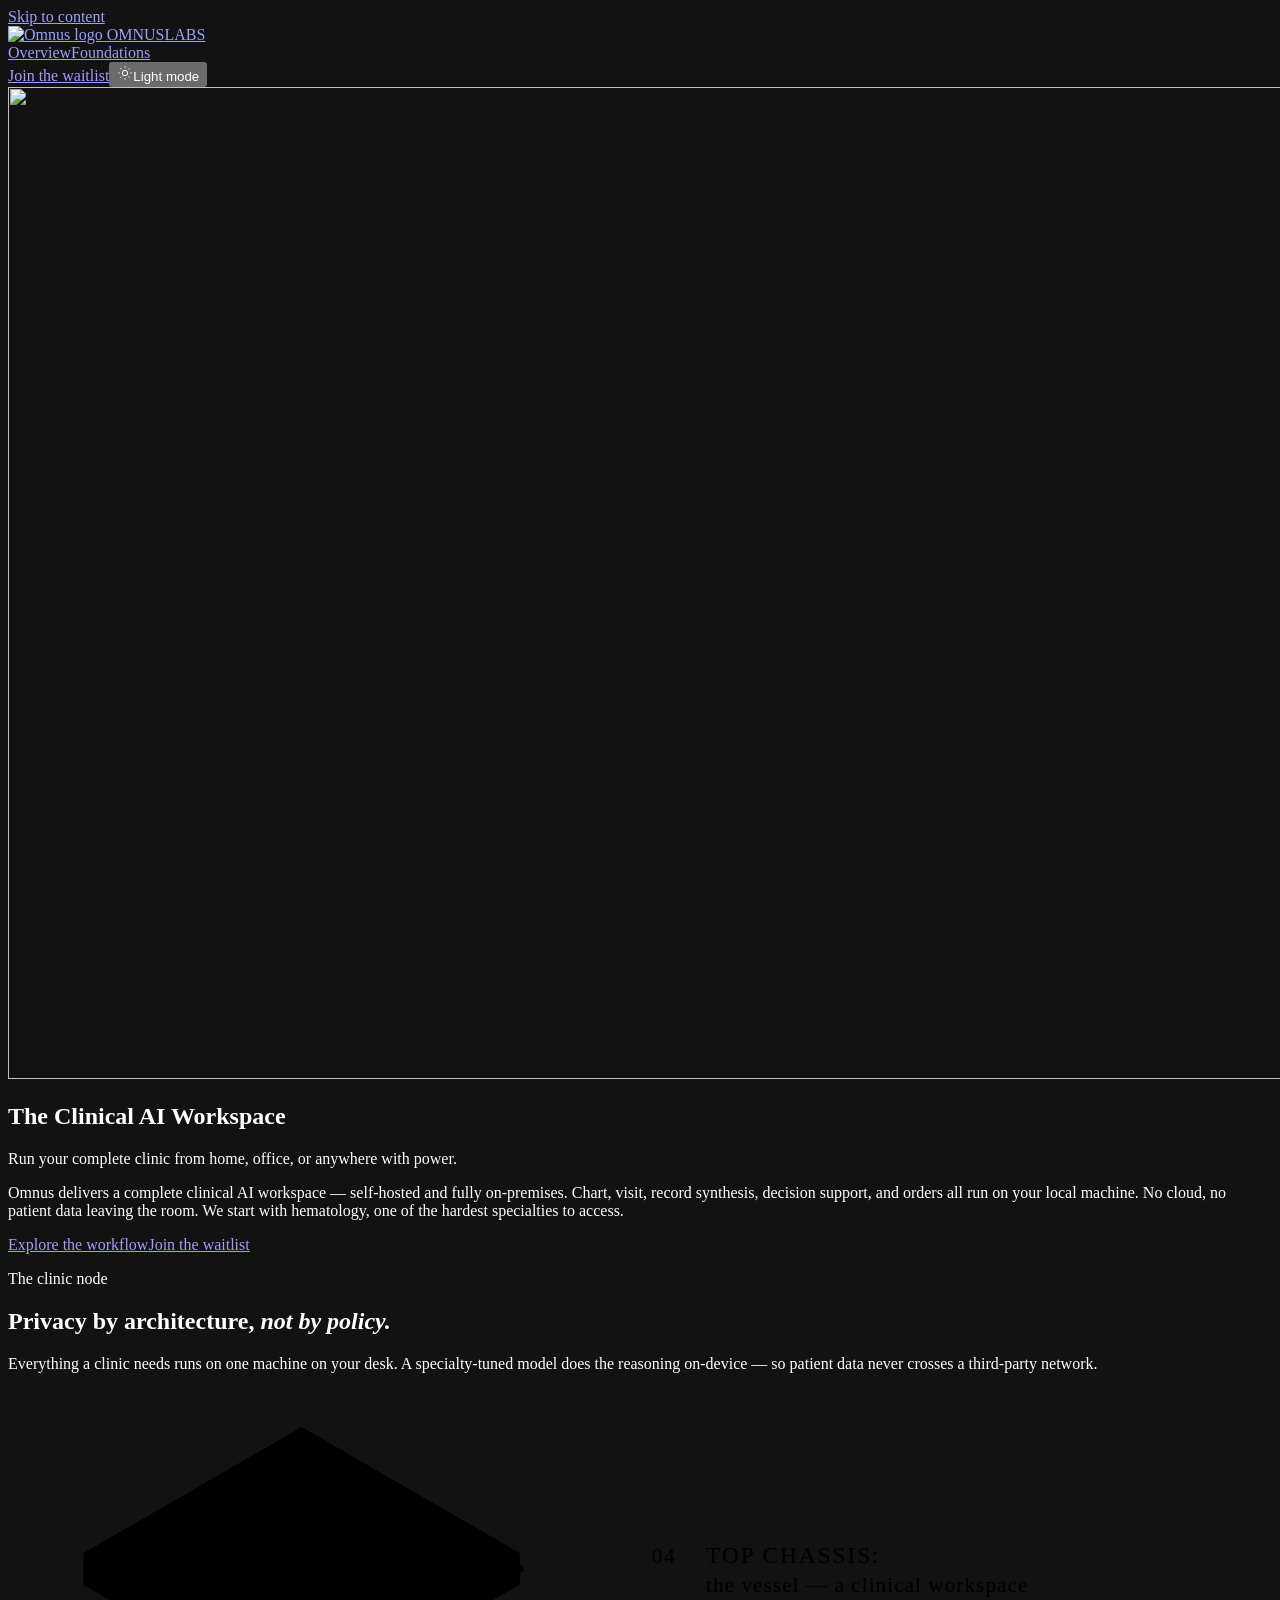
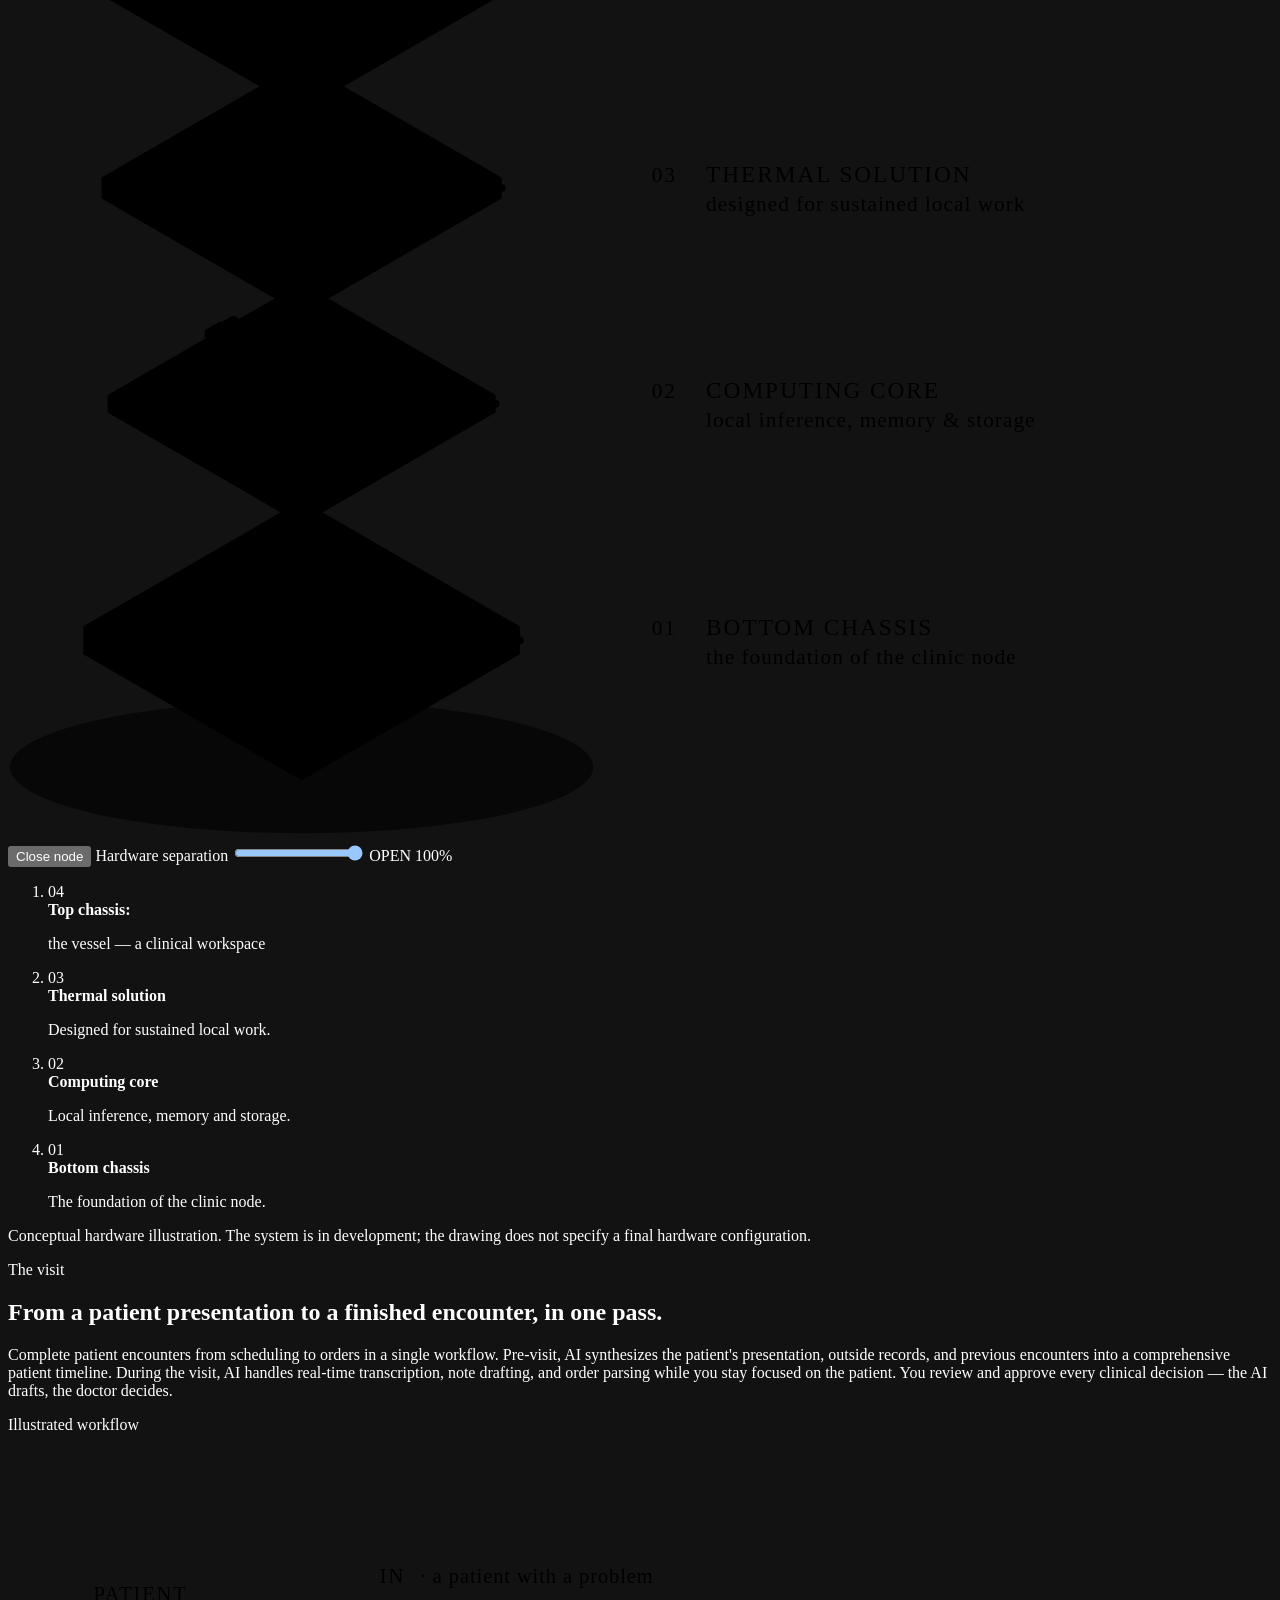
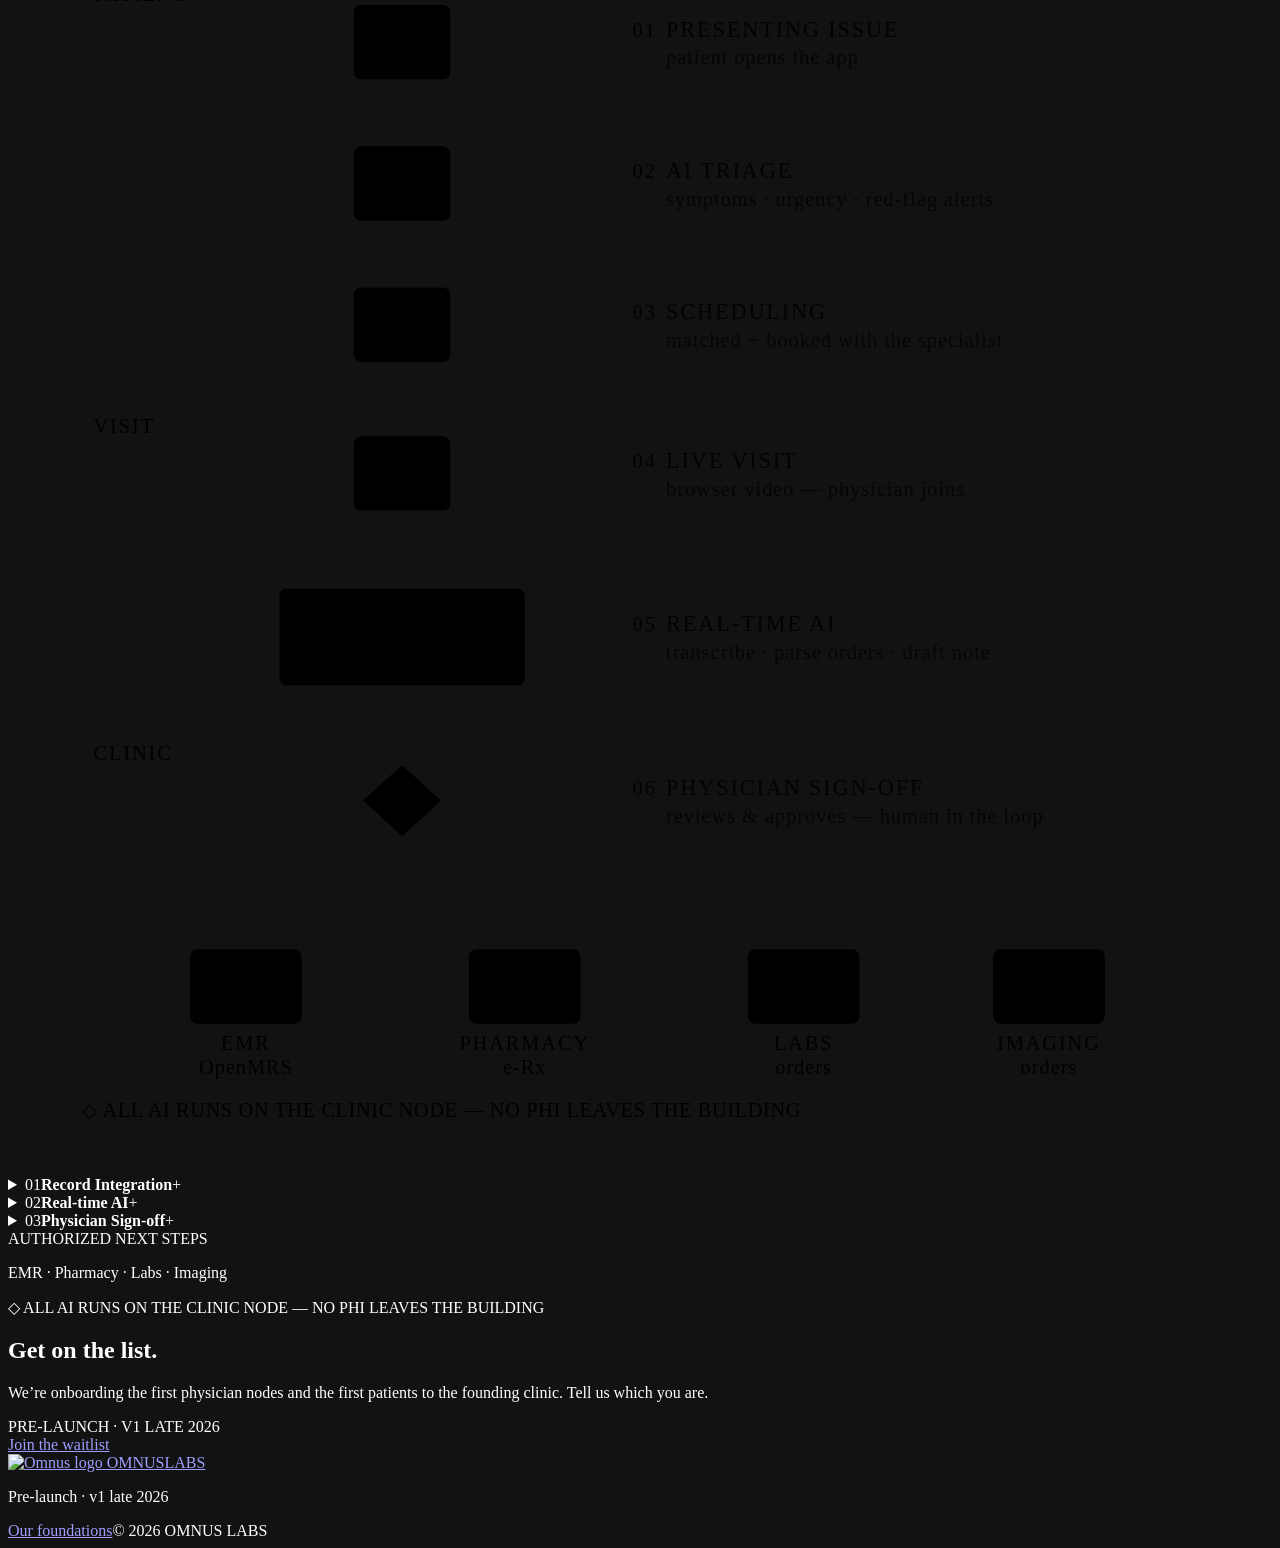
==== index.html @ a1f606f9 "fix: collapse visit disclosures by default" ====
<!DOCTYPE html><html lang="en" data-theme="dark"><head><meta charset="UTF-8"><meta name="viewport" content="width=device-width, initial-scale=1"><meta name="description" content="Omnus delivers a complete clinical AI workspace — self-hosted and fully on-premises. Chart, visit, record synthesis, decision support, and orders all run on your local machine. No cloud, no patient data leaving the room. We start with hematology, one of the hardest specialties to access."><meta name="theme-color" content="#101010"><script>
  // Synchronous, before the body: never infer a theme from the OS preference.
  (() => {
    const key = 'omnus-node:theme';
    const root = document.documentElement;
    const applyTheme = (theme) => {
      root.dataset.theme = theme;
      root.style.colorScheme = theme;
      document.querySelector('meta[name="theme-color"]').content = theme === 'light' ? '#f7f7f5' : '#101010';
      const toggle = document.querySelector('[data-theme-toggle]');
      if (toggle) {
        toggle.setAttribute('aria-checked', String(theme === 'light'));
        toggle.title = `Switch to ${theme === 'light' ? 'dark' : 'light'} mode`;
      }
    };
    let theme = 'dark';
    try {
      const saved = localStorage.getItem(key);
      if (saved === 'light' || saved === 'dark') theme = saved;
    } catch { /* Storage can be denied; the manual control still works. */ }
    applyTheme(theme);
    document.addEventListener('DOMContentLoaded', () => {
      const toggle = document.querySelector('[data-theme-toggle]');
      applyTheme(root.dataset.theme);
      toggle.hidden = false;
      toggle.addEventListener('click', () => {
        const next = root.dataset.theme === 'light' ? 'dark' : 'light';
        applyTheme(next);
        try { localStorage.setItem(key, next); } catch { /* This page retains the choice. */ }
      });
    }, { once: true });
  })();
</script><title>Omnus Labs — The Clinical AI Workspace</title><link rel="canonical" href="https://moodyproject.github.io/omnus-node-preview/"><link rel="icon" type="image/png" sizes="64x64" href="/omnus-node-preview/favicon.png"><link rel="preload" href="/omnus-node-preview/fonts/Inter.woff2" as="font" type="font/woff2" crossorigin><link rel="stylesheet" href="/omnus-node-preview/_astro/foundations.D33pnLqF.css"></head><body> <a class="skip" href="#main">Skip to content</a> <svg width="0" height="0" aria-hidden="true" style="position:absolute"> <defs> <filter id="node-light-hero" x="0" y="0" width="100%" height="100%" color-interpolation-filters="sRGB"> <feColorMatrix type="matrix" values="0 0 0 0 0  0 0 0 0 0  0 0 0 0 0  .2126 .7152 .0722 0 0" result="luminance"></feColorMatrix> <feComponentTransfer in="luminance" result="detail"><feFuncA type="gamma" amplitude="1" exponent="0.65" offset="0"></feFuncA></feComponentTransfer> <feFlood flood-color="#75c8c5" result="teal"></feFlood> <feComposite in="teal" in2="detail" operator="in"></feComposite> </filter> </defs> </svg> <header class="header wrap hero-header"><a class="brand" href="/omnus-node-preview/" aria-label="Omnus Labs home"><!-- Transparent teal derivative; the original supplied JPEG is retained. --><span class="logo-lockup"> <span class="logo-mark"><img src="/omnus-node-preview/brand/omnus-logo-transparent.png" alt="Omnus logo" width="2560" height="2560" decoding="async"></span> <span class="logo-name">OMNUS<span>LABS</span></span> </span></a><nav aria-label="Main navigation"><a href="/omnus-node-preview/" aria-current="page">Overview</a><a href="/omnus-node-preview/foundations/">Foundations</a></nav><a class="button header-cta" href="https://docs.google.com/forms/d/e/1FAIpQLSdqk4U3abVCx0YrU2oJp3kHnbRKeUgRyvJa8PMbETZ-NQ64VA/viewform">Join the waitlist</a><button class="theme-toggle" data-theme-toggle type="button" role="switch" aria-label="Light mode" aria-checked="false" title="Switch to light mode" hidden><svg viewBox="0 0 24 24" width="16" height="16" fill="none" stroke="currentColor" stroke-width="1.5" aria-hidden="true"><circle cx="12" cy="12" r="4"></circle><path d="M12 2v2m0 16v2M2 12h2m16 0h2M5 5l1.5 1.5m11 11L19 19M5 19l1.5-1.5m11-11L19 5"></path></svg><span>Light mode</span></button></header> <main id="main"> <section class="hero source-hero"> <div class="orbital vortex-art" aria-hidden="true"> <img src="/omnus-node-preview/omnus-vortex-hd.png" alt="" width="1586" height="992" fetchpriority="high" decoding="async"> </div> <div class="hero-content wrap"><div class="hero-copy"> <h1>The Clinical AI Workspace</h1> <p class="hero-subheading">Run your complete clinic from home, office, or anywhere with power.</p> <p class="hero-description">Omnus delivers a complete clinical AI workspace — self-hosted and fully on-premises. Chart, visit, record synthesis, decision support, and orders all run on your local machine. No cloud, no patient data leaving the room. We start with hematology, one of the hardest specialties to access.</p> <div class="actions"><a class="button" href="#workflow">Explore the workflow</a><a class="button" href="https://docs.google.com/forms/d/e/1FAIpQLSdqk4U3abVCx0YrU2oJp3kHnbRKeUgRyvJa8PMbETZ-NQ64VA/viewform">Join the waitlist</a></div></div></div> </section> <div class="technical-field"> <section class="hardware-section section wrap" id="hardware"> <div class="section-head source-section-head"> <div><p class="eyebrow">The clinic node</p><h2>Privacy by architecture, <em>not by policy.</em></h2></div> <p>Everything a clinic needs runs on one machine on your desk. A specialty-tuned model does the reasoning on-device — so patient data never crosses a third-party network.</p> </div> <div class="hardware-drawing"> <svg width="100%" viewBox="65 15 650 540" role="img" aria-label="Assembled clinic node opening into its components" class="hardware-svg" id="hardware-illustration"> <ellipse cx="216" cy="518" rx="150" ry="34" style="fill: color-mix(in srgb, var(--color-accent) 6%, transparent); opacity: 0.6;"></ellipse> <line x1="216" y1="120" x2="216" y2="470" style="stroke: var(--color-accent); stroke-width: 1; stroke-dasharray: 4, 5; opacity: 0.5;"></line> <g transform="translate(0,-0.0)" style="opacity: 1;" data-layer="0" class="hardware-layer"> <polygon points="328.233,445.6 216,510.400 216,524.8 328.233,460" style="fill: color-mix(in srgb, var(--color-paper) 94%, transparent); stroke: var(--color-accent); stroke-width: 1.2; stroke-linejoin: round;"></polygon> <polygon points="216,510.400 103.766,445.6 103.766,460 216,524.8" style="fill: color-mix(in srgb, var(--color-paper) 96%, transparent); stroke: var(--color-accent); stroke-width: 1.2; stroke-linejoin: round;"></polygon> <polygon points="216,380.8 328.233,445.6 216,510.400 103.766,445.6" style="fill: color-mix(in srgb, var(--color-paper) 98%, transparent); stroke: var(--color-accent); stroke-width: 1.2; stroke-linejoin: round;"></polygon> </g> <g transform="translate(0,-0.0)" style="opacity: 1;" data-layer="0" class="hardware-layer hardware-label"> <line x1="328.233" y1="452.8" x2="390" y2="452.8" style="stroke: var(--color-accent); stroke-width: 1;"></line> <circle cx="328.233" cy="452.8" r="2" style="fill: var(--color-accent);"></circle> <text x="396" y="449.8" font-family="var(--font-mono), monospace" font-size="11" letter-spacing="1" style="fill: color-mix(in srgb, var(--color-ink) 40%, transparent);">01</text> <text x="424" y="449.8" font-family="var(--font-mono), monospace" font-size="12" letter-spacing="1" style="fill: var(--color-accent);">BOTTOM CHASSIS</text> <text x="424" y="464.8" font-family="var(--font-mono), monospace" font-size="11" letter-spacing="0.5" style="fill: color-mix(in srgb, var(--color-ink) 50%, transparent);">the foundation of the clinic node</text> </g> <g transform="translate(0,-110)" style="opacity: 1;" data-layer="1" class="hardware-layer"> <polygon points="315.763,436.6 216,494.200 216,503.200 315.763,445.6" style="fill: color-mix(in srgb, var(--color-accent) 22%, transparent); stroke: var(--color-accent); stroke-width: 1.2; stroke-linejoin: round;"></polygon> <polygon points="216,494.200 116.236,436.6 116.236,445.6 216,503.200" style="fill: color-mix(in srgb, var(--color-accent) 30%, transparent); stroke: var(--color-accent); stroke-width: 1.2; stroke-linejoin: round;"></polygon> <polygon points="216,379 315.763,436.6 216,494.200 116.236,436.6" style="fill: color-mix(in srgb, var(--color-accent) 14%, transparent); stroke: var(--color-accent); stroke-width: 1.2; stroke-linejoin: round;"></polygon> <polygon points="232.367,435.88 216,445.33 216,446.05 232.367,436.6" style="fill: color-mix(in srgb, var(--color-accent) 26%, transparent); stroke: var(--color-accent); stroke-width: 1.2; stroke-linejoin: round;"></polygon> <polygon points="216,445.33 199.632,435.88 199.632,436.6 216,446.05" style="fill: color-mix(in srgb, var(--color-accent) 18%, transparent); stroke: var(--color-accent); stroke-width: 1.2; stroke-linejoin: round;"></polygon> <polygon points="216,426.43 232.367,435.88 216,445.33 199.632,435.88" style="fill: color-mix(in srgb, var(--color-accent) 12%, transparent); stroke: var(--color-accent); stroke-width: 1.2; stroke-linejoin: round;"></polygon> <polygon points="227.691,434.26 216,441.01 216,442.63 227.691,435.88" style="fill: color-mix(in srgb, var(--color-accent) 55%, transparent); stroke: var(--color-accent); stroke-width: 1.2; stroke-linejoin: round;"></polygon> <polygon points="216,441.01 204.309,434.26 204.309,435.88 216,442.63" style="fill: color-mix(in srgb, var(--color-accent) 45%, transparent); stroke: var(--color-accent); stroke-width: 1.2; stroke-linejoin: round;"></polygon> <polygon points="216,427.51 227.691,434.26 216,441.01 204.309,434.26" style="fill: color-mix(in srgb, var(--color-accent) 35%, transparent); stroke: var(--color-accent); stroke-width: 1.2; stroke-linejoin: round;"></polygon> <line x1="217.558" y1="428.409" x2="205.867" y2="435.159" style="stroke: color-mix(in srgb, var(--color-accent) 70%, transparent); stroke-width: 0.6;"></line> <line x1="214.441" y1="428.409" x2="226.132" y2="435.159" style="stroke: color-mix(in srgb, var(--color-accent) 70%, transparent); stroke-width: 0.6;"></line> <line x1="219.117" y1="429.31" x2="207.426" y2="436.06" style="stroke: color-mix(in srgb, var(--color-accent) 70%, transparent); stroke-width: 0.6;"></line> <line x1="212.882" y1="429.31" x2="224.573" y2="436.06" style="stroke: color-mix(in srgb, var(--color-accent) 70%, transparent); stroke-width: 0.6;"></line> <line x1="220.676" y1="430.21" x2="208.985" y2="436.96" style="stroke: color-mix(in srgb, var(--color-accent) 70%, transparent); stroke-width: 0.6;"></line> <line x1="211.323" y1="430.21" x2="223.014" y2="436.96" style="stroke: color-mix(in srgb, var(--color-accent) 70%, transparent); stroke-width: 0.6;"></line> <line x1="222.235" y1="431.11" x2="210.544" y2="437.86" style="stroke: color-mix(in srgb, var(--color-accent) 70%, transparent); stroke-width: 0.6;"></line> <line x1="209.764" y1="431.11" x2="221.455" y2="437.86" style="stroke: color-mix(in srgb, var(--color-accent) 70%, transparent); stroke-width: 0.6;"></line> <line x1="223.794" y1="432.01" x2="212.103" y2="438.76" style="stroke: color-mix(in srgb, var(--color-accent) 70%, transparent); stroke-width: 0.6;"></line> <line x1="208.206" y1="432.01" x2="219.897" y2="438.76" style="stroke: color-mix(in srgb, var(--color-accent) 70%, transparent); stroke-width: 0.6;"></line> <line x1="225.352" y1="432.909" x2="213.661" y2="439.659" style="stroke: color-mix(in srgb, var(--color-accent) 70%, transparent); stroke-width: 0.6;"></line> <line x1="206.647" y1="432.909" x2="218.338" y2="439.659" style="stroke: color-mix(in srgb, var(--color-accent) 70%, transparent); stroke-width: 0.6;"></line> <line x1="226.911" y1="433.81" x2="215.220" y2="440.56" style="stroke: color-mix(in srgb, var(--color-accent) 70%, transparent); stroke-width: 0.6;"></line> <line x1="205.088" y1="433.81" x2="216.779" y2="440.56" style="stroke: color-mix(in srgb, var(--color-accent) 70%, transparent); stroke-width: 0.6;"></line> <polygon points="212.103,418.227 213.661,418.6 213.661,422.650 212.103,422.277" style="fill: color-mix(in srgb, var(--color-accent) 30%, transparent); stroke: var(--color-accent); stroke-width: 0.6; stroke-linejoin: round;"></polygon> <polygon points="210.544,418.6 212.103,418.227 212.103,422.277 210.544,422.650" style="fill: color-mix(in srgb, var(--color-accent) 30%, transparent); stroke: var(--color-accent); stroke-width: 0.6; stroke-linejoin: round;"></polygon> <polygon points="209.898,419.5 210.544,418.6 210.544,422.650 209.898,423.55" style="fill: color-mix(in srgb, var(--color-accent) 30%, transparent); stroke: var(--color-accent); stroke-width: 0.6; stroke-linejoin: round;"></polygon> <polygon points="213.661,418.6 214.307,419.5 214.307,423.55 213.661,422.650" style="fill: color-mix(in srgb, var(--color-accent) 30%, transparent); stroke: var(--color-accent); stroke-width: 0.6; stroke-linejoin: round;"></polygon> <polygon points="210.544,420.400 209.898,419.5 209.898,423.55 210.544,424.450" style="fill: color-mix(in srgb, var(--color-accent) 30%, transparent); stroke: var(--color-accent); stroke-width: 0.6; stroke-linejoin: round;"></polygon> <polygon points="214.307,419.5 213.661,420.400 213.661,424.450 214.307,423.55" style="fill: color-mix(in srgb, var(--color-accent) 30%, transparent); stroke: var(--color-accent); stroke-width: 0.6; stroke-linejoin: round;"></polygon> <polygon points="213.661,420.400 212.103,420.772 212.103,424.822 213.661,424.450" style="fill: color-mix(in srgb, var(--color-accent) 30%, transparent); stroke: var(--color-accent); stroke-width: 0.6; stroke-linejoin: round;"></polygon> <polygon points="212.103,420.772 210.544,420.400 210.544,424.450 212.103,424.822" style="fill: color-mix(in srgb, var(--color-accent) 30%, transparent); stroke: var(--color-accent); stroke-width: 0.6; stroke-linejoin: round;"></polygon> <polygon points="213.661,420.400 212.103,420.772 210.544,420.400 209.898,419.5 210.544,418.6 212.103,418.227 213.661,418.6 214.307,419.5" style="fill: color-mix(in srgb, var(--color-accent) 55%, transparent); stroke: var(--color-accent); stroke-width: 0.6; stroke-linejoin: round;"></polygon> <polygon points="208.206,420.477 209.764,420.85 209.764,424.900 208.206,424.527" style="fill: color-mix(in srgb, var(--color-accent) 30%, transparent); stroke: var(--color-accent); stroke-width: 0.6; stroke-linejoin: round;"></polygon> <polygon points="206.647,420.85 208.206,420.477 208.206,424.527 206.647,424.900" style="fill: color-mix(in srgb, var(--color-accent) 30%, transparent); stroke: var(--color-accent); stroke-width: 0.6; stroke-linejoin: round;"></polygon> <polygon points="206.001,421.75 206.647,420.85 206.647,424.900 206.001,425.8" style="fill: color-mix(in srgb, var(--color-accent) 30%, transparent); stroke: var(--color-accent); stroke-width: 0.6; stroke-linejoin: round;"></polygon> <polygon points="209.764,420.85 210.410,421.75 210.410,425.8 209.764,424.900" style="fill: color-mix(in srgb, var(--color-accent) 30%, transparent); stroke: var(--color-accent); stroke-width: 0.6; stroke-linejoin: round;"></polygon> <polygon points="206.647,422.650 206.001,421.75 206.001,425.8 206.647,426.700" style="fill: color-mix(in srgb, var(--color-accent) 30%, transparent); stroke: var(--color-accent); stroke-width: 0.6; stroke-linejoin: round;"></polygon> <polygon points="210.410,421.75 209.764,422.650 209.764,426.700 210.410,425.8" style="fill: color-mix(in srgb, var(--color-accent) 30%, transparent); stroke: var(--color-accent); stroke-width: 0.6; stroke-linejoin: round;"></polygon> <polygon points="209.764,422.650 208.206,423.022 208.206,427.072 209.764,426.700" style="fill: color-mix(in srgb, var(--color-accent) 30%, transparent); stroke: var(--color-accent); stroke-width: 0.6; stroke-linejoin: round;"></polygon> <polygon points="208.206,423.022 206.647,422.650 206.647,426.700 208.206,427.072" style="fill: color-mix(in srgb, var(--color-accent) 30%, transparent); stroke: var(--color-accent); stroke-width: 0.6; stroke-linejoin: round;"></polygon> <polygon points="209.764,422.650 208.206,423.022 206.647,422.650 206.001,421.75 206.647,420.85 208.206,420.477 209.764,420.85 210.410,421.75" style="fill: color-mix(in srgb, var(--color-accent) 55%, transparent); stroke: var(--color-accent); stroke-width: 0.6; stroke-linejoin: round;"></polygon> <polygon points="204.309,422.727 205.867,423.1 205.867,427.150 204.309,426.777" style="fill: color-mix(in srgb, var(--color-accent) 30%, transparent); stroke: var(--color-accent); stroke-width: 0.6; stroke-linejoin: round;"></polygon> <polygon points="202.750,423.1 204.309,422.727 204.309,426.777 202.750,427.150" style="fill: color-mix(in srgb, var(--color-accent) 30%, transparent); stroke: var(--color-accent); stroke-width: 0.6; stroke-linejoin: round;"></polygon> <polygon points="202.104,424 202.750,423.1 202.750,427.150 202.104,428.05" style="fill: color-mix(in srgb, var(--color-accent) 30%, transparent); stroke: var(--color-accent); stroke-width: 0.6; stroke-linejoin: round;"></polygon> <polygon points="205.867,423.1 206.513,424 206.513,428.05 205.867,427.150" style="fill: color-mix(in srgb, var(--color-accent) 30%, transparent); stroke: var(--color-accent); stroke-width: 0.6; stroke-linejoin: round;"></polygon> <polygon points="202.750,424.900 202.104,424 202.104,428.05 202.750,428.950" style="fill: color-mix(in srgb, var(--color-accent) 30%, transparent); stroke: var(--color-accent); stroke-width: 0.6; stroke-linejoin: round;"></polygon> <polygon points="206.513,424 205.867,424.900 205.867,428.950 206.513,428.05" style="fill: color-mix(in srgb, var(--color-accent) 30%, transparent); stroke: var(--color-accent); stroke-width: 0.6; stroke-linejoin: round;"></polygon> <polygon points="205.867,424.900 204.309,425.272 204.309,429.322 205.867,428.950" style="fill: color-mix(in srgb, var(--color-accent) 30%, transparent); stroke: var(--color-accent); stroke-width: 0.6; stroke-linejoin: round;"></polygon> <polygon points="204.309,425.272 202.750,424.900 202.750,428.950 204.309,429.322" style="fill: color-mix(in srgb, var(--color-accent) 30%, transparent); stroke: var(--color-accent); stroke-width: 0.6; stroke-linejoin: round;"></polygon> <polygon points="205.867,424.900 204.309,425.272 202.750,424.900 202.104,424 202.750,423.1 204.309,422.727 205.867,423.1 206.513,424" style="fill: color-mix(in srgb, var(--color-accent) 55%, transparent); stroke: var(--color-accent); stroke-width: 0.6; stroke-linejoin: round;"></polygon> <polygon points="200.412,424.977 201.970,425.35 201.970,429.400 200.412,429.027" style="fill: color-mix(in srgb, var(--color-accent) 30%, transparent); stroke: var(--color-accent); stroke-width: 0.6; stroke-linejoin: round;"></polygon> <polygon points="198.853,425.35 200.412,424.977 200.412,429.027 198.853,429.400" style="fill: color-mix(in srgb, var(--color-accent) 30%, transparent); stroke: var(--color-accent); stroke-width: 0.6; stroke-linejoin: round;"></polygon> <polygon points="201.970,425.35 202.616,426.25 202.616,430.3 201.970,429.400" style="fill: color-mix(in srgb, var(--color-accent) 30%, transparent); stroke: var(--color-accent); stroke-width: 0.6; stroke-linejoin: round;"></polygon> <polygon points="198.207,426.25 198.853,425.35 198.853,429.400 198.207,430.3" style="fill: color-mix(in srgb, var(--color-accent) 30%, transparent); stroke: var(--color-accent); stroke-width: 0.6; stroke-linejoin: round;"></polygon> <polygon points="198.853,427.150 198.207,426.25 198.207,430.3 198.853,431.200" style="fill: color-mix(in srgb, var(--color-accent) 30%, transparent); stroke: var(--color-accent); stroke-width: 0.6; stroke-linejoin: round;"></polygon> <polygon points="202.616,426.25 201.970,427.150 201.970,431.200 202.616,430.3" style="fill: color-mix(in srgb, var(--color-accent) 30%, transparent); stroke: var(--color-accent); stroke-width: 0.6; stroke-linejoin: round;"></polygon> <polygon points="201.970,427.150 200.412,427.522 200.412,431.572 201.970,431.200" style="fill: color-mix(in srgb, var(--color-accent) 30%, transparent); stroke: var(--color-accent); stroke-width: 0.6; stroke-linejoin: round;"></polygon> <polygon points="200.412,427.522 198.853,427.150 198.853,431.200 200.412,431.572" style="fill: color-mix(in srgb, var(--color-accent) 30%, transparent); stroke: var(--color-accent); stroke-width: 0.6; stroke-linejoin: round;"></polygon> <polygon points="201.970,427.150 200.412,427.522 198.853,427.150 198.207,426.25 198.853,425.35 200.412,424.977 201.970,425.35 202.616,426.25" style="fill: color-mix(in srgb, var(--color-accent) 55%, transparent); stroke: var(--color-accent); stroke-width: 0.6; stroke-linejoin: round;"></polygon> <polygon points="194.956,427.6 196.515,427.227 196.515,431.277 194.956,431.650" style="fill: color-mix(in srgb, var(--color-accent) 30%, transparent); stroke: var(--color-accent); stroke-width: 0.6; stroke-linejoin: round;"></polygon> <polygon points="196.515,427.227 198.073,427.6 198.073,431.650 196.515,431.277" style="fill: color-mix(in srgb, var(--color-accent) 30%, transparent); stroke: var(--color-accent); stroke-width: 0.6; stroke-linejoin: round;"></polygon> <polygon points="198.073,427.6 198.719,428.5 198.719,432.55 198.073,431.650" style="fill: color-mix(in srgb, var(--color-accent) 30%, transparent); stroke: var(--color-accent); stroke-width: 0.6; stroke-linejoin: round;"></polygon> <polygon points="194.310,428.5 194.956,427.6 194.956,431.650 194.310,432.55" style="fill: color-mix(in srgb, var(--color-accent) 30%, transparent); stroke: var(--color-accent); stroke-width: 0.6; stroke-linejoin: round;"></polygon> <polygon points="194.956,429.400 194.310,428.5 194.310,432.55 194.956,433.450" style="fill: color-mix(in srgb, var(--color-accent) 30%, transparent); stroke: var(--color-accent); stroke-width: 0.6; stroke-linejoin: round;"></polygon> <polygon points="198.719,428.5 198.073,429.400 198.073,433.450 198.719,432.55" style="fill: color-mix(in srgb, var(--color-accent) 30%, transparent); stroke: var(--color-accent); stroke-width: 0.6; stroke-linejoin: round;"></polygon> <polygon points="198.073,429.400 196.515,429.772 196.515,433.822 198.073,433.450" style="fill: color-mix(in srgb, var(--color-accent) 30%, transparent); stroke: var(--color-accent); stroke-width: 0.6; stroke-linejoin: round;"></polygon> <polygon points="196.515,429.772 194.956,429.400 194.956,433.450 196.515,433.822" style="fill: color-mix(in srgb, var(--color-accent) 30%, transparent); stroke: var(--color-accent); stroke-width: 0.6; stroke-linejoin: round;"></polygon> <polygon points="198.073,429.400 196.515,429.772 194.956,429.400 194.310,428.5 194.956,427.6 196.515,427.227 198.073,427.6 198.719,428.5" style="fill: color-mix(in srgb, var(--color-accent) 55%, transparent); stroke: var(--color-accent); stroke-width: 0.6; stroke-linejoin: round;"></polygon> <polygon points="191.059,429.85 192.618,429.477 192.618,433.527 191.059,433.900" style="fill: color-mix(in srgb, var(--color-accent) 30%, transparent); stroke: var(--color-accent); stroke-width: 0.6; stroke-linejoin: round;"></polygon> <polygon points="192.618,429.477 194.176,429.85 194.176,433.900 192.618,433.527" style="fill: color-mix(in srgb, var(--color-accent) 30%, transparent); stroke: var(--color-accent); stroke-width: 0.6; stroke-linejoin: round;"></polygon> <polygon points="194.176,429.85 194.822,430.75 194.822,434.8 194.176,433.900" style="fill: color-mix(in srgb, var(--color-accent) 30%, transparent); stroke: var(--color-accent); stroke-width: 0.6; stroke-linejoin: round;"></polygon> <polygon points="190.413,430.75 191.059,429.85 191.059,433.900 190.413,434.8" style="fill: color-mix(in srgb, var(--color-accent) 30%, transparent); stroke: var(--color-accent); stroke-width: 0.6; stroke-linejoin: round;"></polygon> <polygon points="191.059,431.650 190.413,430.75 190.413,434.8 191.059,435.700" style="fill: color-mix(in srgb, var(--color-accent) 30%, transparent); stroke: var(--color-accent); stroke-width: 0.6; stroke-linejoin: round;"></polygon> <polygon points="194.822,430.75 194.176,431.650 194.176,435.700 194.822,434.8" style="fill: color-mix(in srgb, var(--color-accent) 30%, transparent); stroke: var(--color-accent); stroke-width: 0.6; stroke-linejoin: round;"></polygon> <polygon points="194.176,431.650 192.618,432.022 192.618,436.072 194.176,435.700" style="fill: color-mix(in srgb, var(--color-accent) 30%, transparent); stroke: var(--color-accent); stroke-width: 0.6; stroke-linejoin: round;"></polygon> <polygon points="192.618,432.022 191.059,431.650 191.059,435.700 192.618,436.072" style="fill: color-mix(in srgb, var(--color-accent) 30%, transparent); stroke: var(--color-accent); stroke-width: 0.6; stroke-linejoin: round;"></polygon> <polygon points="194.176,431.650 192.618,432.022 191.059,431.650 190.413,430.75 191.059,429.85 192.618,429.477 194.176,429.85 194.822,430.75" style="fill: color-mix(in srgb, var(--color-accent) 55%, transparent); stroke: var(--color-accent); stroke-width: 0.6; stroke-linejoin: round;"></polygon> <polygon points="211.323,416.35 183.265,432.55 183.265,433.900 211.323,417.700" style="fill: color-mix(in srgb, var(--color-accent) 35%, transparent); stroke: var(--color-accent); stroke-width: 1.2; stroke-linejoin: round;"></polygon> <polygon points="183.265,432.55 177.03,428.95 177.03,430.3 183.265,433.900" style="fill: color-mix(in srgb, var(--color-accent) 25%, transparent); stroke: var(--color-accent); stroke-width: 1.2; stroke-linejoin: round;"></polygon> <polygon points="205.088,412.75 211.323,416.35 183.265,432.55 177.03,428.95" style="fill: color-mix(in srgb, var(--color-accent) 20%, transparent); stroke: var(--color-accent); stroke-width: 1.2; stroke-linejoin: round;"></polygon> <polygon points="254.97,441.55 226.911,457.75 226.911,459.1 254.97,442.900" style="fill: color-mix(in srgb, var(--color-accent) 35%, transparent); stroke: var(--color-accent); stroke-width: 1.2; stroke-linejoin: round;"></polygon> <polygon points="226.911,457.75 220.676,454.15 220.676,455.5 226.911,459.1" style="fill: color-mix(in srgb, var(--color-accent) 25%, transparent); stroke: var(--color-accent); stroke-width: 1.2; stroke-linejoin: round;"></polygon> <polygon points="248.734,437.95 254.97,441.55 226.911,457.75 220.676,454.15" style="fill: color-mix(in srgb, var(--color-accent) 20%, transparent); stroke: var(--color-accent); stroke-width: 1.2; stroke-linejoin: round;"></polygon> <polygon points="207.426,416.53 203.529,418.78 203.529,419.5 207.426,417.25" style="fill: color-mix(in srgb, var(--color-accent) 55%, transparent); stroke: var(--color-accent); stroke-width: 1.2; stroke-linejoin: round;"></polygon> <polygon points="203.529,418.78 199.632,416.53 199.632,417.25 203.529,419.5" style="fill: color-mix(in srgb, var(--color-accent) 45%, transparent); stroke: var(--color-accent); stroke-width: 1.2; stroke-linejoin: round;"></polygon> <polygon points="203.529,414.28 207.426,416.53 203.529,418.78 199.632,416.53" style="fill: color-mix(in srgb, var(--color-accent) 35%, transparent); stroke: var(--color-accent); stroke-width: 1.2; stroke-linejoin: round;"></polygon> <polygon points="251.073,441.729 247.176,443.979 247.176,444.7 251.073,442.45" style="fill: color-mix(in srgb, var(--color-accent) 55%, transparent); stroke: var(--color-accent); stroke-width: 1.2; stroke-linejoin: round;"></polygon> <polygon points="247.176,443.979 243.279,441.729 243.279,442.45 247.176,444.7" style="fill: color-mix(in srgb, var(--color-accent) 45%, transparent); stroke: var(--color-accent); stroke-width: 1.2; stroke-linejoin: round;"></polygon> <polygon points="247.176,439.479 251.073,441.729 247.176,443.979 243.279,441.729" style="fill: color-mix(in srgb, var(--color-accent) 35%, transparent); stroke: var(--color-accent); stroke-width: 1.2; stroke-linejoin: round;"></polygon> <polygon points="201.191,420.13 197.294,422.38 197.294,423.1 201.191,420.85" style="fill: color-mix(in srgb, var(--color-accent) 55%, transparent); stroke: var(--color-accent); stroke-width: 1.2; stroke-linejoin: round;"></polygon> <polygon points="197.294,422.38 193.397,420.13 193.397,420.85 197.294,423.1" style="fill: color-mix(in srgb, var(--color-accent) 45%, transparent); stroke: var(--color-accent); stroke-width: 1.2; stroke-linejoin: round;"></polygon> <polygon points="197.294,417.88 201.191,420.13 197.294,422.38 193.397,420.13" style="fill: color-mix(in srgb, var(--color-accent) 35%, transparent); stroke: var(--color-accent); stroke-width: 1.2; stroke-linejoin: round;"></polygon> <polygon points="244.837,445.33 240.940,447.58 240.940,448.3 244.837,446.05" style="fill: color-mix(in srgb, var(--color-accent) 55%, transparent); stroke: var(--color-accent); stroke-width: 1.2; stroke-linejoin: round;"></polygon> <polygon points="240.940,447.58 237.043,445.33 237.043,446.05 240.940,448.3" style="fill: color-mix(in srgb, var(--color-accent) 45%, transparent); stroke: var(--color-accent); stroke-width: 1.2; stroke-linejoin: round;"></polygon> <polygon points="240.940,443.08 244.837,445.33 240.940,447.58 237.043,445.33" style="fill: color-mix(in srgb, var(--color-accent) 35%, transparent); stroke: var(--color-accent); stroke-width: 1.2; stroke-linejoin: round;"></polygon> <polygon points="194.956,423.729 191.059,425.979 191.059,426.7 194.956,424.45" style="fill: color-mix(in srgb, var(--color-accent) 55%, transparent); stroke: var(--color-accent); stroke-width: 1.2; stroke-linejoin: round;"></polygon> <polygon points="191.059,425.979 187.162,423.729 187.162,424.45 191.059,426.7" style="fill: color-mix(in srgb, var(--color-accent) 45%, transparent); stroke: var(--color-accent); stroke-width: 1.2; stroke-linejoin: round;"></polygon> <polygon points="191.059,421.479 194.956,423.729 191.059,425.979 187.162,423.729" style="fill: color-mix(in srgb, var(--color-accent) 35%, transparent); stroke: var(--color-accent); stroke-width: 1.2; stroke-linejoin: round;"></polygon> <polygon points="238.602,448.929 234.705,451.179 234.705,451.9 238.602,449.65" style="fill: color-mix(in srgb, var(--color-accent) 55%, transparent); stroke: var(--color-accent); stroke-width: 1.2; stroke-linejoin: round;"></polygon> <polygon points="234.705,451.179 230.808,448.929 230.808,449.65 234.705,451.9" style="fill: color-mix(in srgb, var(--color-accent) 45%, transparent); stroke: var(--color-accent); stroke-width: 1.2; stroke-linejoin: round;"></polygon> <polygon points="234.705,446.679 238.602,448.929 234.705,451.179 230.808,448.929" style="fill: color-mix(in srgb, var(--color-accent) 35%, transparent); stroke: var(--color-accent); stroke-width: 1.2; stroke-linejoin: round;"></polygon> <polygon points="188.721,427.33 184.824,429.58 184.824,430.3 188.721,428.05" style="fill: color-mix(in srgb, var(--color-accent) 55%, transparent); stroke: var(--color-accent); stroke-width: 1.2; stroke-linejoin: round;"></polygon> <polygon points="184.824,429.58 180.927,427.33 180.927,428.05 184.824,430.3" style="fill: color-mix(in srgb, var(--color-accent) 45%, transparent); stroke: var(--color-accent); stroke-width: 1.2; stroke-linejoin: round;"></polygon> <polygon points="184.824,425.08 188.721,427.33 184.824,429.58 180.927,427.33" style="fill: color-mix(in srgb, var(--color-accent) 35%, transparent); stroke: var(--color-accent); stroke-width: 1.2; stroke-linejoin: round;"></polygon> <polygon points="232.367,452.53 228.470,454.78 228.470,455.5 232.367,453.25" style="fill: color-mix(in srgb, var(--color-accent) 55%, transparent); stroke: var(--color-accent); stroke-width: 1.2; stroke-linejoin: round;"></polygon> <polygon points="228.470,454.78 224.573,452.53 224.573,453.25 228.470,455.5" style="fill: color-mix(in srgb, var(--color-accent) 45%, transparent); stroke: var(--color-accent); stroke-width: 1.2; stroke-linejoin: round;"></polygon> <polygon points="228.470,450.28 232.367,452.53 228.470,454.78 224.573,452.53" style="fill: color-mix(in srgb, var(--color-accent) 35%, transparent); stroke: var(--color-accent); stroke-width: 1.2; stroke-linejoin: round;"></polygon> <polygon points="257.308,426.700 249.514,431.200 249.514,433.450 257.308,428.950" style="fill: color-mix(in srgb, var(--color-accent) 32%, transparent); stroke: var(--color-accent); stroke-width: 1.2; stroke-linejoin: round;"></polygon> <polygon points="249.514,431.200 221.455,415 221.455,417.25 249.514,433.450" style="fill: color-mix(in srgb, var(--color-accent) 22%, transparent); stroke: var(--color-accent); stroke-width: 1.2; stroke-linejoin: round;"></polygon> <polygon points="229.249,410.5 257.308,426.700 249.514,431.200 221.455,415" style="fill: color-mix(in srgb, var(--color-accent) 18%, transparent); stroke: var(--color-accent); stroke-width: 1.2; stroke-linejoin: round;"></polygon> <line x1="230.029" y1="413.56" x2="251.852" y2="426.159" style="stroke: color-mix(in srgb, var(--color-accent) 50%, transparent); stroke-width: 0.8;"></line> <line x1="228.470" y1="414.46" x2="250.293" y2="427.06" style="stroke: color-mix(in srgb, var(--color-accent) 50%, transparent); stroke-width: 0.8;"></line> <line x1="226.911" y1="415.36" x2="248.734" y2="427.96" style="stroke: color-mix(in srgb, var(--color-accent) 50%, transparent); stroke-width: 0.8;"></line> <polygon points="264.322,433 256.528,437.5 256.528,441.1 264.322,436.6" style="fill: color-mix(in srgb, var(--color-accent) 30%, transparent); stroke: var(--color-accent); stroke-width: 1.2; stroke-linejoin: round;"></polygon> <polygon points="256.528,437.5 251.852,434.8 251.852,438.400 256.528,441.1" style="fill: color-mix(in srgb, var(--color-accent) 20%, transparent); stroke: var(--color-accent); stroke-width: 1.2; stroke-linejoin: round;"></polygon> <polygon points="259.646,430.3 264.322,433 256.528,437.5 251.852,434.8" style="fill: color-mix(in srgb, var(--color-accent) 15%, transparent); stroke: var(--color-accent); stroke-width: 1.2; stroke-linejoin: round;"></polygon> <polygon points="184.824,397.9 178.588,401.5 178.588,404.200 184.824,400.6" style="fill: color-mix(in srgb, var(--color-accent) 35%, transparent); stroke: var(--color-accent); stroke-width: 1.2; stroke-linejoin: round;"></polygon> <polygon points="178.588,401.5 174.691,399.25 174.691,401.950 178.588,404.200" style="fill: color-mix(in srgb, var(--color-accent) 25%, transparent); stroke: var(--color-accent); stroke-width: 1.2; stroke-linejoin: round;"></polygon> <polygon points="180.927,395.65 184.824,397.9 178.588,401.5 174.691,399.25" style="fill: color-mix(in srgb, var(--color-accent) 20%, transparent); stroke: var(--color-accent); stroke-width: 1.2; stroke-linejoin: round;"></polygon> <polygon points="177.809,401.05 170.015,405.55 170.015,409.150 177.809,404.650" style="fill: color-mix(in srgb, var(--color-accent) 35%, transparent); stroke: var(--color-accent); stroke-width: 1.2; stroke-linejoin: round;"></polygon> <polygon points="170.015,405.55 166.118,403.3 166.118,406.900 170.015,409.150" style="fill: color-mix(in srgb, var(--color-accent) 25%, transparent); stroke: var(--color-accent); stroke-width: 1.2; stroke-linejoin: round;"></polygon> <polygon points="173.912,398.8 177.809,401.05 170.015,405.55 166.118,403.3" style="fill: color-mix(in srgb, var(--color-accent) 20%, transparent); stroke: var(--color-accent); stroke-width: 1.2; stroke-linejoin: round;"></polygon> <polygon points="206.647,449.2 197.294,454.6 197.294,458.200 206.647,452.8" style="fill: color-mix(in srgb, var(--color-accent) 30%, transparent); stroke: var(--color-accent); stroke-width: 1.2; stroke-linejoin: round;"></polygon> <polygon points="197.294,454.6 178.588,443.8 178.588,447.400 197.294,458.200" style="fill: color-mix(in srgb, var(--color-accent) 20%, transparent); stroke: var(--color-accent); stroke-width: 1.2; stroke-linejoin: round;"></polygon> <polygon points="187.941,438.4 206.647,449.2 197.294,454.6 178.588,443.8" style="fill: color-mix(in srgb, var(--color-accent) 15%, transparent); stroke: var(--color-accent); stroke-width: 1.2; stroke-linejoin: round;"></polygon> </g> <g transform="translate(0,-110)" style="opacity: 1;" data-layer="1" class="hardware-layer hardware-label"> <line x1="315.763" y1="441.1" x2="390" y2="441.1" style="stroke: var(--color-accent); stroke-width: 1;"></line> <circle cx="315.763" cy="441.1" r="2" style="fill: var(--color-accent);"></circle> <text x="396" y="438.1" font-family="var(--font-mono), monospace" font-size="11" letter-spacing="1" style="fill: color-mix(in srgb, var(--color-ink) 40%, transparent);">02</text> <text x="424" y="438.1" font-family="var(--font-mono), monospace" font-size="12" letter-spacing="1" style="fill: var(--color-accent);">COMPUTING CORE</text> <text x="424" y="453.1" font-family="var(--font-mono), monospace" font-size="11" letter-spacing="0.5" style="fill: color-mix(in srgb, var(--color-ink) 50%, transparent);">local inference, memory &amp; storage</text> </g> <g transform="translate(0,-220)" style="opacity: 1;" data-layer="2" class="hardware-layer"> <polygon points="318.880,434.8 216,494.2 216,505 318.880,445.6" style="fill: color-mix(in srgb, var(--color-accent) 12%, transparent); stroke: var(--color-accent); stroke-width: 1.2; stroke-linejoin: round;"></polygon> <polygon points="216,494.2 113.119,434.8 113.119,445.6 216,505" style="fill: color-mix(in srgb, var(--color-accent) 18%, transparent); stroke: var(--color-accent); stroke-width: 1.2; stroke-linejoin: round;"></polygon> <polygon points="216,375.400 318.880,434.8 216,494.2 113.119,434.8" style="fill: color-mix(in srgb, var(--color-accent) 5%, transparent); stroke: var(--color-accent); stroke-width: 1.2; stroke-linejoin: round;"></polygon> <ellipse cx="216" cy="434.71" rx="15.588" ry="9" style="fill: color-mix(in srgb, var(--color-accent) 8%, transparent); stroke: var(--color-accent); stroke-width: 1;"></ellipse> <ellipse cx="216" cy="434.71" rx="4.676" ry="2.7" style="fill: color-mix(in srgb, var(--color-accent) 25%, transparent); stroke: var(--color-accent); stroke-width: 1;"></ellipse> <line x1="220.676" y1="437.409" x2="226.122" y2="444.562" style="stroke: var(--color-accent); stroke-width: 0.8;"></line> <line x1="217.711" y1="438.398" x2="216.234" y2="446.164" style="stroke: var(--color-accent); stroke-width: 0.8;"></line> <line x1="214.288" y1="438.398" x2="206.283" y2="444.697" style="stroke: var(--color-accent); stroke-width: 0.8;"></line> <line x1="211.323" y1="437.409" x2="198.936" y2="440.554" style="stroke: var(--color-accent); stroke-width: 0.8;"></line> <line x1="209.611" y1="435.698" x2="196.161" y2="434.845" style="stroke: var(--color-accent); stroke-width: 0.8;"></line> <line x1="209.611" y1="433.721" x2="198.701" y2="429.099" style="stroke: var(--color-accent); stroke-width: 0.8;"></line> <line x1="211.323" y1="432.01" x2="205.877" y2="424.857" style="stroke: var(--color-accent); stroke-width: 0.8;"></line> <line x1="214.288" y1="431.021" x2="215.765" y2="423.255" style="stroke: var(--color-accent); stroke-width: 0.8;"></line> <line x1="217.711" y1="431.021" x2="225.716" y2="424.722" style="stroke: var(--color-accent); stroke-width: 0.8;"></line> <line x1="220.676" y1="432.01" x2="233.063" y2="428.865" style="stroke: var(--color-accent); stroke-width: 0.8;"></line> <line x1="222.388" y1="433.721" x2="235.838" y2="434.574" style="stroke: var(--color-accent); stroke-width: 0.8;"></line> <line x1="222.388" y1="435.698" x2="233.298" y2="440.320" style="stroke: var(--color-accent); stroke-width: 0.8;"></line> <path d="M 220.676 431.650 Q 233.146 435.25 250.293 436.150" style="fill: none; stroke: color-mix(in srgb, var(--color-accent) 50%, orange 50%); stroke-width: 3; stroke-linecap: round;"></path> <path d="M 211.323 437.05 Q 217.558 444.25 219.117 454.150" style="fill: none; stroke: color-mix(in srgb, var(--color-accent) 50%, orange 50%); stroke-width: 3; stroke-linecap: round;"></path> <polygon points="301.734,432.099 298.616,433.9 298.616,439.3 301.734,437.5" style="fill: color-mix(in srgb, var(--color-accent) 30%, transparent); stroke: var(--color-accent); stroke-width: 1.2; stroke-linejoin: round;"></polygon> <polygon points="298.616,433.9 208.206,381.7 208.206,387.1 298.616,439.3" style="fill: color-mix(in srgb, var(--color-accent) 18%, transparent); stroke: var(--color-accent); stroke-width: 1.2; stroke-linejoin: round;"></polygon> <polygon points="211.323,379.9 301.734,432.099 298.616,433.9 208.206,381.7" style="fill: color-mix(in srgb, var(--color-accent) 12%, transparent); stroke: var(--color-accent); stroke-width: 1.2; stroke-linejoin: round;"></polygon> <polygon points="297.057,434.799 293.94,436.599 293.94,442 297.057,440.2" style="fill: color-mix(in srgb, var(--color-accent) 30%, transparent); stroke: var(--color-accent); stroke-width: 1.2; stroke-linejoin: round;"></polygon> <polygon points="293.94,436.599 203.529,384.4 203.529,389.8 293.94,442" style="fill: color-mix(in srgb, var(--color-accent) 18%, transparent); stroke: var(--color-accent); stroke-width: 1.2; stroke-linejoin: round;"></polygon> <polygon points="206.647,382.599 297.057,434.799 293.94,436.599 203.529,384.4" style="fill: color-mix(in srgb, var(--color-accent) 12%, transparent); stroke: var(--color-accent); stroke-width: 1.2; stroke-linejoin: round;"></polygon> <polygon points="292.381,437.5 289.263,439.299 289.263,444.7 292.381,442.900" style="fill: color-mix(in srgb, var(--color-accent) 30%, transparent); stroke: var(--color-accent); stroke-width: 1.2; stroke-linejoin: round;"></polygon> <polygon points="289.263,439.299 198.853,387.099 198.853,392.5 289.263,444.7" style="fill: color-mix(in srgb, var(--color-accent) 18%, transparent); stroke: var(--color-accent); stroke-width: 1.2; stroke-linejoin: round;"></polygon> <polygon points="201.970,385.299 292.381,437.5 289.263,439.299 198.853,387.099" style="fill: color-mix(in srgb, var(--color-accent) 12%, transparent); stroke: var(--color-accent); stroke-width: 1.2; stroke-linejoin: round;"></polygon> <polygon points="287.704,440.2 284.587,442 284.587,447.400 287.704,445.6" style="fill: color-mix(in srgb, var(--color-accent) 30%, transparent); stroke: var(--color-accent); stroke-width: 1.2; stroke-linejoin: round;"></polygon> <polygon points="284.587,442 194.176,389.799 194.176,395.2 284.587,447.400" style="fill: color-mix(in srgb, var(--color-accent) 18%, transparent); stroke: var(--color-accent); stroke-width: 1.2; stroke-linejoin: round;"></polygon> <polygon points="197.294,388 287.704,440.2 284.587,442 194.176,389.799" style="fill: color-mix(in srgb, var(--color-accent) 12%, transparent); stroke: var(--color-accent); stroke-width: 1.2; stroke-linejoin: round;"></polygon> <polygon points="283.028,442.9 279.910,444.7 279.910,450.1 283.028,448.3" style="fill: color-mix(in srgb, var(--color-accent) 30%, transparent); stroke: var(--color-accent); stroke-width: 1.2; stroke-linejoin: round;"></polygon> <polygon points="279.910,444.7 189.500,392.5 189.500,397.900 279.910,450.1" style="fill: color-mix(in srgb, var(--color-accent) 18%, transparent); stroke: var(--color-accent); stroke-width: 1.2; stroke-linejoin: round;"></polygon> <polygon points="192.618,390.7 283.028,442.9 279.910,444.7 189.500,392.5" style="fill: color-mix(in srgb, var(--color-accent) 12%, transparent); stroke: var(--color-accent); stroke-width: 1.2; stroke-linejoin: round;"></polygon> <polygon points="244.058,465.4 240.940,467.2 240.940,472.6 244.058,470.8" style="fill: color-mix(in srgb, var(--color-accent) 30%, transparent); stroke: var(--color-accent); stroke-width: 1.2; stroke-linejoin: round;"></polygon> <polygon points="240.940,467.2 150.530,415 150.530,420.400 240.940,472.6" style="fill: color-mix(in srgb, var(--color-accent) 18%, transparent); stroke: var(--color-accent); stroke-width: 1.2; stroke-linejoin: round;"></polygon> <polygon points="153.648,413.2 244.058,465.4 240.940,467.2 150.530,415" style="fill: color-mix(in srgb, var(--color-accent) 12%, transparent); stroke: var(--color-accent); stroke-width: 1.2; stroke-linejoin: round;"></polygon> <polygon points="239.382,468.099 236.264,469.9 236.264,475.3 239.382,473.5" style="fill: color-mix(in srgb, var(--color-accent) 30%, transparent); stroke: var(--color-accent); stroke-width: 1.2; stroke-linejoin: round;"></polygon> <polygon points="236.264,469.9 145.853,417.7 145.853,423.1 236.264,475.3" style="fill: color-mix(in srgb, var(--color-accent) 18%, transparent); stroke: var(--color-accent); stroke-width: 1.2; stroke-linejoin: round;"></polygon> <polygon points="148.971,415.9 239.382,468.099 236.264,469.9 145.853,417.7" style="fill: color-mix(in srgb, var(--color-accent) 12%, transparent); stroke: var(--color-accent); stroke-width: 1.2; stroke-linejoin: round;"></polygon> <polygon points="234.705,470.799 231.588,472.599 231.588,478 234.705,476.2" style="fill: color-mix(in srgb, var(--color-accent) 30%, transparent); stroke: var(--color-accent); stroke-width: 1.2; stroke-linejoin: round;"></polygon> <polygon points="231.588,472.599 141.177,420.4 141.177,425.8 231.588,478" style="fill: color-mix(in srgb, var(--color-accent) 18%, transparent); stroke: var(--color-accent); stroke-width: 1.2; stroke-linejoin: round;"></polygon> <polygon points="144.295,418.599 234.705,470.799 231.588,472.599 141.177,420.4" style="fill: color-mix(in srgb, var(--color-accent) 12%, transparent); stroke: var(--color-accent); stroke-width: 1.2; stroke-linejoin: round;"></polygon> <polygon points="230.029,473.5 226.911,475.299 226.911,480.7 230.029,478.900" style="fill: color-mix(in srgb, var(--color-accent) 30%, transparent); stroke: var(--color-accent); stroke-width: 1.2; stroke-linejoin: round;"></polygon> <polygon points="226.911,475.299 136.501,423.099 136.501,428.5 226.911,480.7" style="fill: color-mix(in srgb, var(--color-accent) 18%, transparent); stroke: var(--color-accent); stroke-width: 1.2; stroke-linejoin: round;"></polygon> <polygon points="139.618,421.299 230.029,473.5 226.911,475.299 136.501,423.099" style="fill: color-mix(in srgb, var(--color-accent) 12%, transparent); stroke: var(--color-accent); stroke-width: 1.2; stroke-linejoin: round;"></polygon> <polygon points="225.352,476.2 222.235,478 222.235,483.400 225.352,481.6" style="fill: color-mix(in srgb, var(--color-accent) 30%, transparent); stroke: var(--color-accent); stroke-width: 1.2; stroke-linejoin: round;"></polygon> <polygon points="222.235,478 131.824,425.799 131.824,431.2 222.235,483.400" style="fill: color-mix(in srgb, var(--color-accent) 18%, transparent); stroke: var(--color-accent); stroke-width: 1.2; stroke-linejoin: round;"></polygon> <polygon points="134.942,424 225.352,476.2 222.235,478 131.824,425.799" style="fill: color-mix(in srgb, var(--color-accent) 12%, transparent); stroke: var(--color-accent); stroke-width: 1.2; stroke-linejoin: round;"></polygon> </g> <g transform="translate(0,-220)" style="opacity: 1;" data-layer="2" class="hardware-layer hardware-label"> <line x1="318.880" y1="440.2" x2="390" y2="440.2" style="stroke: var(--color-accent); stroke-width: 1;"></line> <circle cx="318.880" cy="440.2" r="2" style="fill: var(--color-accent);"></circle> <text x="396" y="437.2" font-family="var(--font-mono), monospace" font-size="11" letter-spacing="1" style="fill: color-mix(in srgb, var(--color-ink) 40%, transparent);">03</text> <text x="424" y="437.2" font-family="var(--font-mono), monospace" font-size="12" letter-spacing="1" style="fill: var(--color-accent);">THERMAL SOLUTION</text> <text x="424" y="452.2" font-family="var(--font-mono), monospace" font-size="11" letter-spacing="0.5" style="fill: color-mix(in srgb, var(--color-ink) 50%, transparent);">designed for sustained local work</text> </g> <g transform="translate(0,-330)" style="opacity: 1;" data-layer="3" class="hardware-layer"> <polygon points="328.233,429.4 216,494.2 216,510.400 328.233,445.6" style="fill: color-mix(in srgb, var(--color-paper) 94%, transparent); stroke: var(--color-accent); stroke-width: 1.2; stroke-linejoin: round;"></polygon> <polygon points="216,494.2 103.766,429.4 103.766,445.6 216,510.400" style="fill: color-mix(in srgb, var(--color-paper) 96%, transparent); stroke: var(--color-accent); stroke-width: 1.2; stroke-linejoin: round;"></polygon> <polygon points="216,364.599 328.233,429.4 216,494.2 103.766,429.4" style="fill: color-mix(in srgb, var(--color-paper) 98%, transparent); stroke: var(--color-accent); stroke-width: 1.2; stroke-linejoin: round;"></polygon> <ellipse cx="216" cy="429.31" rx="6.235" ry="3.6" style="fill: none; stroke: color-mix(in srgb, var(--color-accent) 35%, transparent); stroke-width: 1; stroke-dasharray: 3, 3;"></ellipse> <ellipse cx="216" cy="429.31" rx="12.470" ry="7.2" style="fill: none; stroke: color-mix(in srgb, var(--color-accent) 35%, transparent); stroke-width: 1; stroke-dasharray: 3, 3;"></ellipse> <ellipse cx="216" cy="429.31" rx="18.705" ry="10.8" style="fill: none; stroke: color-mix(in srgb, var(--color-accent) 35%, transparent); stroke-width: 1; stroke-dasharray: 3, 3;"></ellipse> <ellipse cx="216" cy="429.31" rx="24.940" ry="14.4" style="fill: none; stroke: color-mix(in srgb, var(--color-accent) 35%, transparent); stroke-width: 1; stroke-dasharray: 3, 3;"></ellipse> </g> <g transform="translate(0,-330)" style="opacity: 1;" data-layer="3" class="hardware-layer hardware-label"> <line x1="328.233" y1="437.5" x2="390" y2="437.5" style="stroke: var(--color-accent); stroke-width: 1;"></line> <circle cx="328.233" cy="437.5" r="2" style="fill: var(--color-accent);"></circle> <text x="396" y="434.5" font-family="var(--font-mono), monospace" font-size="11" letter-spacing="1" style="fill: color-mix(in srgb, var(--color-ink) 40%, transparent);">04</text> <text x="424" y="434.5" font-family="var(--font-mono), monospace" font-size="12" letter-spacing="1" style="fill: var(--color-accent);">TOP CHASSIS:</text> <text x="424" y="449.5" font-family="var(--font-mono), monospace" font-size="11" letter-spacing="0.5" style="fill: color-mix(in srgb, var(--color-ink) 50%, transparent);">the vessel — a clinical workspace</text> </g> </svg> </div> <div class="hardware-controls" hidden> <button type="button" class="hardware-toggle" aria-controls="hardware-illustration">Close node</button> <label for="hardware-open" class="sr-only">Hardware separation</label> <input id="hardware-open" type="range" min="0" max="100" value="100" step="1" aria-valuetext="Fully open"> <output for="hardware-open" class="mono">OPEN 100%</output> </div> <ol class="hardware-mobile-labels"> <li><span class="mono">04</span><div><strong>Top chassis:</strong><p>the vessel — a clinical workspace</p></div></li> <li><span class="mono">03</span><div><strong>Thermal solution</strong><p>Designed for sustained local work.</p></div></li> <li><span class="mono">02</span><div><strong>Computing core</strong><p>Local inference, memory and storage.</p></div></li> <li><span class="mono">01</span><div><strong>Bottom chassis</strong><p>The foundation of the clinic node.</p></div></li> </ol> <p class="hardware-note">Conceptual hardware illustration. The system is in development; the drawing does not specify a final hardware configuration.</p> </section> <script type="module">const n=document.querySelector("#hardware");if(n){const r=n.querySelector("input"),l=n.querySelector("button"),p=n.querySelector("output"),v=n.querySelectorAll("[data-layer]"),f=n.querySelector("svg"),u=window.matchMedia("(max-width: 760px)"),i=window.matchMedia("(prefers-reduced-motion: reduce)");let a=0,e=100;const o=c=>{e=c,r.value=String(Math.round(e)),v.forEach(t=>{const d=Number(t.dataset.layer);t.setAttribute("transform",`translate(0,${-110*d*e/100-(1-e/100)*90})`),t.classList.contains("hardware-label")&&(t.style.opacity=String(Math.max(0,(e-65)/35)))}),p.value=`OPEN ${Math.round(e)}%`,r.setAttribute("aria-valuetext",e===100?"Fully open":e===0?"Fully closed":`${Math.round(e)} percent open`),l.textContent=e>50?"Close node":"Open node"},m=()=>f.setAttribute("viewBox",u.matches?"65 15 305 540":"65 15 650 540");m(),u.addEventListener("change",m),n.querySelector(".hardware-controls").hidden=!1,r.addEventListener("input",()=>{cancelAnimationFrame(a),o(Number(r.value))}),l.addEventListener("click",()=>{cancelAnimationFrame(a);const c=e>50?0:100;if(i.matches){o(c);return}const t=e,d=performance.now(),h=y=>{const s=Math.min(1,(y-d)/650),g=s*s*(3-2*s);o(t+(c-t)*g),s<1&&(a=requestAnimationFrame(h))};a=requestAnimationFrame(h)}),i.addEventListener("change",()=>{i.matches&&(cancelAnimationFrame(a),o(e>50?100:0))})}</script> <section class="section wrap" id="workflow"> <div class="section-head source-section-head"><div><p class="eyebrow">The visit</p><h2>From a patient presentation to a finished encounter, in one pass.</h2></div><p>Complete patient encounters from scheduling to orders in a single workflow. Pre-visit, AI synthesizes the patient&#39;s presentation, outside records, and previous encounters into a comprehensive patient timeline. During the visit, AI handles real-time transcription, note drafting, and order parsing while you stay focused on the patient. You review and approve every clinical decision — the AI drafts, the doctor decides.</p></div> <div class="pipeline-layout source-art"><div class="pipeline-drawing"><div class="figure-caption">Illustrated workflow</div><svg class="source-svg" width="100%" viewBox="0 0 680 720" role="img" aria-label="Clinical pipeline flow"><line x1="212" y1="92" x2="212" y2="556" style="stroke: var(--color-accent); stroke-width: 1.5; stroke-dasharray: 3, 5; opacity: 0.3;"></line><line x1="212" y1="92" x2="212" y2="556.0" style="stroke: var(--color-accent); stroke-width: 2.5;"></line><path d="M212 556 C 212 590, 128 566, 128 608" style="fill: none; stroke: var(--color-accent); stroke-width: 1.5; opacity: 1;"></path><path d="M212 556 C 212 590, 278 566, 278 608" style="fill: none; stroke: var(--color-accent); stroke-width: 1.5; opacity: 1;"></path><path d="M212 556 C 212 590, 428 566, 428 608" style="fill: none; stroke: var(--color-accent); stroke-width: 1.5; opacity: 1;"></path><path d="M212 556 C 212 590, 560 566, 560 608" style="fill: none; stroke: var(--color-accent); stroke-width: 1.5; opacity: 1;"></path><text x="200" y="80" font-family="var(--font-mono), monospace" font-size="11" letter-spacing="1" style="fill: color-mix(in srgb, var(--color-ink) 50%, transparent);">IN</text><text x="222" y="80" font-family="var(--font-mono), monospace" font-size="11" letter-spacing="0.5" style="fill: color-mix(in srgb, var(--color-ink) 50%, transparent);">· a patient with a problem</text><g><rect x="186" y="92" width="52" height="40" rx="4" style="fill: color-mix(in srgb, var(--color-accent) 4%, var(--color-paper)); stroke: var(--color-accent); stroke-width: 1;"></rect><g transform="translate(0,112)"><circle cx="212" cy="0" r="6" style="fill: var(--color-accent);"></circle><circle cx="212" cy="0" r="11" style="fill: none; stroke: var(--color-accent); stroke-width: 1; opacity: 0.5;"></circle></g></g><line x1="238" y1="112" x2="330" y2="112" style="stroke: var(--color-accent); stroke-width: 1; opacity: 1;"></line><text x="336" y="109" font-family="var(--font-mono), monospace" font-size="11" letter-spacing="1" style="fill: color-mix(in srgb, var(--color-ink) 40%, transparent); opacity: 0.85;">01</text><text x="354" y="109" font-family="var(--font-mono), monospace" font-size="12" letter-spacing="1" style="fill: var(--color-accent); opacity: 0.85;">PRESENTING ISSUE</text><text x="354" y="124" font-family="var(--font-mono), monospace" font-size="11" letter-spacing="0.5" style="fill: color-mix(in srgb, var(--color-ink) 50%, transparent); opacity: 0.7;">patient opens the app</text><text x="46" y="90" font-family="var(--font-mono), monospace" font-size="11" letter-spacing="1" style="fill: color-mix(in srgb, var(--color-accent) 55%, transparent);">PATIENT</text><line x1="46" y1="96" x2="46" y2="202" style="stroke: var(--color-accent); stroke-width: 0.8; opacity: 0.3;"></line><g><rect x="186" y="168" width="52" height="40" rx="4" style="fill: color-mix(in srgb, var(--color-accent) 4%, var(--color-paper)); stroke: var(--color-accent); stroke-width: 1;"></rect><g transform="translate(0,188)"><path d="M199 7 L212 -9 L225 7 Z" style="fill: color-mix(in srgb, var(--color-accent) 12%, transparent); stroke: var(--color-accent); stroke-width: 1.4; stroke-linejoin: round;"></path><path d="M199 7 l -5 2 l 4 -8" style="fill: none; stroke: var(--color-accent); stroke-width: 1.2; stroke-linejoin: round;"></path><path d="M225 7 l 5 2 l -4 -8" style="fill: none; stroke: var(--color-accent); stroke-width: 1.2; stroke-linejoin: round;"></path><line x1="212" y1="-1" x2="212" y2="5" style="stroke: var(--color-accent); stroke-width: 1.2;"></line><line x1="209" y1="2" x2="215" y2="2" style="stroke: var(--color-accent); stroke-width: 1.2;"></line></g></g><line x1="238" y1="188" x2="330" y2="188" style="stroke: var(--color-accent); stroke-width: 1; opacity: 1;"></line><text x="336" y="185" font-family="var(--font-mono), monospace" font-size="11" letter-spacing="1" style="fill: color-mix(in srgb, var(--color-ink) 40%, transparent); opacity: 0.85;">02</text><text x="354" y="185" font-family="var(--font-mono), monospace" font-size="12" letter-spacing="1" style="fill: var(--color-accent); opacity: 0.85;">AI TRIAGE</text><text x="354" y="200" font-family="var(--font-mono), monospace" font-size="11" letter-spacing="0.5" style="fill: color-mix(in srgb, var(--color-ink) 50%, transparent); opacity: 0.7;">symptoms · urgency · red-flag alerts</text><g><rect x="186" y="244" width="52" height="40" rx="4" style="fill: color-mix(in srgb, var(--color-accent) 4%, var(--color-paper)); stroke: var(--color-accent); stroke-width: 1;"></rect><g transform="translate(0,264)"><rect x="202" y="-8" width="20" height="16" rx="2" style="fill: none; stroke: var(--color-accent); stroke-width: 1.2;"></rect><line x1="202" y1="-3" x2="222" y2="-3" style="stroke: var(--color-accent); stroke-width: 1;"></line><rect x="210" y="0" width="4" height="4" style="fill: var(--color-accent);"></rect></g></g><line x1="238" y1="264" x2="330" y2="264" style="stroke: var(--color-accent); stroke-width: 1; opacity: 1;"></line><text x="336" y="261" font-family="var(--font-mono), monospace" font-size="11" letter-spacing="1" style="fill: color-mix(in srgb, var(--color-ink) 40%, transparent); opacity: 0.85;">03</text><text x="354" y="261" font-family="var(--font-mono), monospace" font-size="12" letter-spacing="1" style="fill: var(--color-accent); opacity: 0.85;">SCHEDULING</text><text x="354" y="276" font-family="var(--font-mono), monospace" font-size="11" letter-spacing="0.5" style="fill: color-mix(in srgb, var(--color-ink) 50%, transparent); opacity: 0.7;">matched + booked with the specialist</text><g><rect x="186" y="324" width="52" height="40" rx="4" style="fill: color-mix(in srgb, var(--color-accent) 4%, var(--color-paper)); stroke: var(--color-accent); stroke-width: 1;"></rect><g transform="translate(0,344)"><rect x="196" y="-11" width="32" height="22" rx="2" style="fill: none; stroke: var(--color-accent); stroke-width: 1.1;"></rect><circle cx="205" cy="-2" r="3" style="fill: none; stroke: var(--color-accent); stroke-width: 1.1;"></circle><path d="M200 8 a5 5 0 0 1 10 0" style="fill: none; stroke: var(--color-accent); stroke-width: 1.1;"></path><circle cx="219" cy="-2" r="3" style="fill: color-mix(in srgb, var(--color-accent) 18%, transparent); stroke: var(--color-accent); stroke-width: 1.1;"></circle><path d="M214 8 a5 5 0 0 1 10 0" style="fill: color-mix(in srgb, var(--color-accent) 18%, transparent); stroke: var(--color-accent); stroke-width: 1.1;"></path></g></g><line x1="238" y1="344" x2="330" y2="344" style="stroke: var(--color-accent); stroke-width: 1; opacity: 1;"></line><text x="336" y="341" font-family="var(--font-mono), monospace" font-size="11" letter-spacing="1" style="fill: color-mix(in srgb, var(--color-ink) 40%, transparent); opacity: 0.85;">04</text><text x="354" y="341" font-family="var(--font-mono), monospace" font-size="12" letter-spacing="1" style="fill: var(--color-accent); opacity: 0.85;">LIVE VISIT</text><text x="354" y="356" font-family="var(--font-mono), monospace" font-size="11" letter-spacing="0.5" style="fill: color-mix(in srgb, var(--color-ink) 50%, transparent); opacity: 0.7;">browser video — physician joins</text><text x="46" y="322" font-family="var(--font-mono), monospace" font-size="11" letter-spacing="1" style="fill: color-mix(in srgb, var(--color-accent) 55%, transparent);">VISIT</text><line x1="46" y1="328" x2="46" y2="378" style="stroke: var(--color-accent); stroke-width: 0.8; opacity: 0.3;"></line><g><rect x="146" y="406" width="132" height="52" rx="4" style="fill: color-mix(in srgb, var(--color-accent) 4%, var(--color-paper)); stroke: var(--color-accent); stroke-width: 1;"></rect><g transform="translate(0,432)"><line x1="168" y1="-5" x2="168" y2="5" style="stroke: var(--color-accent); stroke-width: 1.6; stroke-linecap: round;"></line><line x1="172" y1="-10" x2="172" y2="10" style="stroke: var(--color-accent); stroke-width: 1.6; stroke-linecap: round;"></line><line x1="176" y1="-14" x2="176" y2="14" style="stroke: var(--color-accent); stroke-width: 1.6; stroke-linecap: round;"></line><line x1="180" y1="-10" x2="180" y2="10" style="stroke: var(--color-accent); stroke-width: 1.6; stroke-linecap: round;"></line><line x1="184" y1="-5" x2="184" y2="5" style="stroke: var(--color-accent); stroke-width: 1.6; stroke-linecap: round;"></line><path d="M 203 -13 L 215 -13 L 221 -7 L 221 13 L 203 13 Z" style="fill: none; stroke: var(--color-accent); stroke-width: 1.2; stroke-linejoin: round;"></path><path d="M 215 -13 L 215 -7 L 221 -7" style="fill: none; stroke: var(--color-accent); stroke-width: 1.2; stroke-linejoin: round;"></path><line x1="207" y1="-2" x2="217" y2="-2" style="stroke: var(--color-accent); stroke-width: 0.9;"></line><line x1="207" y1="3" x2="217" y2="3" style="stroke: var(--color-accent); stroke-width: 0.9;"></line><line x1="207" y1="8" x2="213" y2="8" style="stroke: var(--color-accent); stroke-width: 0.9;"></line><path d="M 244 -12 L 246 -6 L 252 -4 L 246 -2 L 244 4 L 242 -2 L 236 -4 L 242 -6 Z" style="fill: color-mix(in srgb, var(--color-accent) 18%, transparent); stroke: var(--color-accent); stroke-width: 1.1;"></path><path d="M 254 1 L 255 4 L 258 5 L 255 6 L 254 9 L 253 6 L 250 5 L 253 4 Z" style="fill: color-mix(in srgb, var(--color-accent) 10%, transparent); stroke: var(--color-accent); stroke-width: 0.8;"></path></g></g><line x1="278" y1="432" x2="330" y2="432" style="stroke: var(--color-accent); stroke-width: 1; opacity: 1;"></line><text x="336" y="429" font-family="var(--font-mono), monospace" font-size="11" letter-spacing="1" style="fill: color-mix(in srgb, var(--color-ink) 40%, transparent); opacity: 0.85;">05</text><text x="354" y="429" font-family="var(--font-mono), monospace" font-size="12" letter-spacing="1" style="fill: var(--color-accent); opacity: 0.85;">REAL-TIME AI</text><text x="354" y="444" font-family="var(--font-mono), monospace" font-size="11" letter-spacing="0.5" style="fill: color-mix(in srgb, var(--color-ink) 50%, transparent); opacity: 0.7;">transcribe · parse orders · draft note</text><g><polygon points="212,501 233,520 212,539 191,520" style="fill: var(--color-paper); stroke: none;"></polygon><g transform="translate(0,520)"><polygon points="212,-13 227,0 212,13 197,0" style="fill: color-mix(in srgb, var(--color-accent) 10%, transparent); stroke: var(--color-accent); stroke-width: 1.4;"></polygon><path d="M207 0 l 3 4 l 6 -7" style="fill: none; stroke: var(--color-accent); stroke-width: 1.6; stroke-linecap: round;"></path></g></g><line x1="233" y1="520" x2="330" y2="520" style="stroke: var(--color-accent); stroke-width: 1; opacity: 1;"></line><text x="336" y="517" font-family="var(--font-mono), monospace" font-size="11" letter-spacing="1" style="fill: color-mix(in srgb, var(--color-ink) 40%, transparent); opacity: 0.85;">06</text><text x="354" y="517" font-family="var(--font-mono), monospace" font-size="12" letter-spacing="1" style="fill: var(--color-accent); opacity: 0.85;">PHYSICIAN SIGN-OFF</text><text x="354" y="532" font-family="var(--font-mono), monospace" font-size="11" letter-spacing="0.5" style="fill: color-mix(in srgb, var(--color-ink) 50%, transparent); opacity: 0.7;">reviews &amp; approves — human in the loop</text><text x="46" y="498" font-family="var(--font-mono), monospace" font-size="11" letter-spacing="1" style="fill: color-mix(in srgb, var(--color-accent) 55%, transparent);">CLINIC</text><line x1="46" y1="504" x2="46" y2="534" style="stroke: var(--color-accent); stroke-width: 0.8; opacity: 0.3;"></line><g style="opacity: 1;"><rect x="98" y="600" width="60" height="40" rx="4" style="fill: color-mix(in srgb, var(--color-accent) 8%, var(--color-paper)); stroke: var(--color-accent); stroke-width: 1;"></rect><ellipse cx="128" cy="615" rx="11" ry="3.5" style="fill: none; stroke: var(--color-accent); stroke-width: 1;"></ellipse><path d="M117 615 v8 a 11 3.5 0 0 0 22 0 v-8" style="fill: none; stroke: var(--color-accent); stroke-width: 1;"></path></g><text x="128" y="654" font-family="var(--font-mono), monospace" font-size="11" letter-spacing="1" text-anchor="middle" style="fill: var(--color-accent);">EMR</text><text x="128" y="667" font-family="var(--font-mono), monospace" font-size="11" letter-spacing="0.5" text-anchor="middle" style="fill: color-mix(in srgb, var(--color-ink) 45%, transparent);">OpenMRS</text><g style="opacity: 1;"><rect x="248" y="600" width="60" height="40" rx="4" style="fill: color-mix(in srgb, var(--color-accent) 8%, var(--color-paper)); stroke: var(--color-accent); stroke-width: 1;"></rect><line x1="271" y1="617" x2="285" y2="617" style="stroke: var(--color-accent); stroke-width: 1.6;"></line><line x1="278" y1="610" x2="278" y2="624" style="stroke: var(--color-accent); stroke-width: 1.6;"></line></g><text x="278" y="654" font-family="var(--font-mono), monospace" font-size="11" letter-spacing="1" text-anchor="middle" style="fill: var(--color-accent);">PHARMACY</text><text x="278" y="667" font-family="var(--font-mono), monospace" font-size="11" letter-spacing="0.5" text-anchor="middle" style="fill: color-mix(in srgb, var(--color-ink) 45%, transparent);">e-Rx</text><g style="opacity: 1;"><rect x="398" y="600" width="60" height="40" rx="4" style="fill: color-mix(in srgb, var(--color-accent) 8%, var(--color-paper)); stroke: var(--color-accent); stroke-width: 1;"></rect><path d="M424 609 v6 l -5 9 h 18 l -5 -9 v-6" style="fill: color-mix(in srgb, var(--color-accent) 12%, transparent); stroke: var(--color-accent); stroke-width: 1.2;"></path></g><text x="428" y="654" font-family="var(--font-mono), monospace" font-size="11" letter-spacing="1" text-anchor="middle" style="fill: var(--color-accent);">LABS</text><text x="428" y="667" font-family="var(--font-mono), monospace" font-size="11" letter-spacing="0.5" text-anchor="middle" style="fill: color-mix(in srgb, var(--color-ink) 45%, transparent);">orders</text><g style="opacity: 1;"><rect x="530" y="600" width="60" height="40" rx="4" style="fill: color-mix(in srgb, var(--color-accent) 8%, var(--color-paper)); stroke: var(--color-accent); stroke-width: 1;"></rect><rect x="551" y="609" width="18" height="14" rx="1" style="fill: none; stroke: var(--color-accent); stroke-width: 1.2;"></rect><line x1="551" y1="623" x2="569" y2="609" style="stroke: var(--color-accent); stroke-width: 0.8; opacity: 0.6;"></line></g><text x="560" y="654" font-family="var(--font-mono), monospace" font-size="11" letter-spacing="1" text-anchor="middle" style="fill: var(--color-accent);">IMAGING</text><text x="560" y="667" font-family="var(--font-mono), monospace" font-size="11" letter-spacing="0.5" text-anchor="middle" style="fill: color-mix(in srgb, var(--color-ink) 45%, transparent);">orders</text><text x="40" y="690" font-family="var(--font-mono), monospace" font-size="11" letter-spacing="0.3" text-anchor="start" style="fill: color-mix(in srgb, var(--color-accent) 60%, transparent);">◇ ALL AI RUNS ON THE CLINIC NODE — NO PHI LEAVES THE BUILDING</text></svg></div> <div class="pipeline-steps"><details><summary><span class="mono">01</span><strong>Record Integration</strong><span class="detail-plus" aria-hidden="true">+</span></summary><div><p>Synthesizes patient presentation, outside records, previous visits, and referral notes into pre-visit summary</p></div></details><details><summary><span class="mono">02</span><strong>Real-time AI</strong><span class="detail-plus" aria-hidden="true">+</span></summary><div><p>Transcribe · parse orders · draft note</p></div></details><details><summary><span class="mono">03</span><strong>Physician Sign-off</strong><span class="detail-plus" aria-hidden="true">+</span></summary><div><p>Reviews &amp; approves — human in the loop</p></div></details> <div class="pipeline-output"><span class="mono">AUTHORIZED NEXT STEPS</span><p>EMR · Pharmacy · Labs · Imaging</p></div></div></div> <p class="workflow-mobile-callout mono">◇ ALL AI RUNS ON THE CLINIC NODE — NO PHI LEAVES THE BUILDING</p> </section> </div> <section id="waitlist" class="closing"><div class="closing-content wrap"><h2>Get on the list.</h2><div class="closing-bottom"><p>We’re onboarding the first physician nodes and the first patients to the founding clinic. Tell us which you are.</p><div class="waitlist-note"><span class="mono">PRE-LAUNCH · V1 LATE 2026</span><br><a class="button" href="https://docs.google.com/forms/d/e/1FAIpQLSdqk4U3abVCx0YrU2oJp3kHnbRKeUgRyvJa8PMbETZ-NQ64VA/viewform">Join the waitlist</a></div></div></div></section> </main> <footer class="wrap footer"><a class="brand" href="/omnus-node-preview/" aria-label="Omnus Labs home"><!-- Transparent teal derivative; the original supplied JPEG is retained. --><span class="logo-lockup"> <span class="logo-mark"><img src="/omnus-node-preview/brand/omnus-logo-transparent.png" alt="Omnus logo" width="2560" height="2560" decoding="async"></span> <span class="logo-name">OMNUS<span>LABS</span></span> </span></a><p>Pre-launch · v1 late 2026</p><a class="button" href="/omnus-node-preview/foundations/">Our foundations</a><span class="mono">© 2026 OMNUS LABS</span></footer> </body></html>
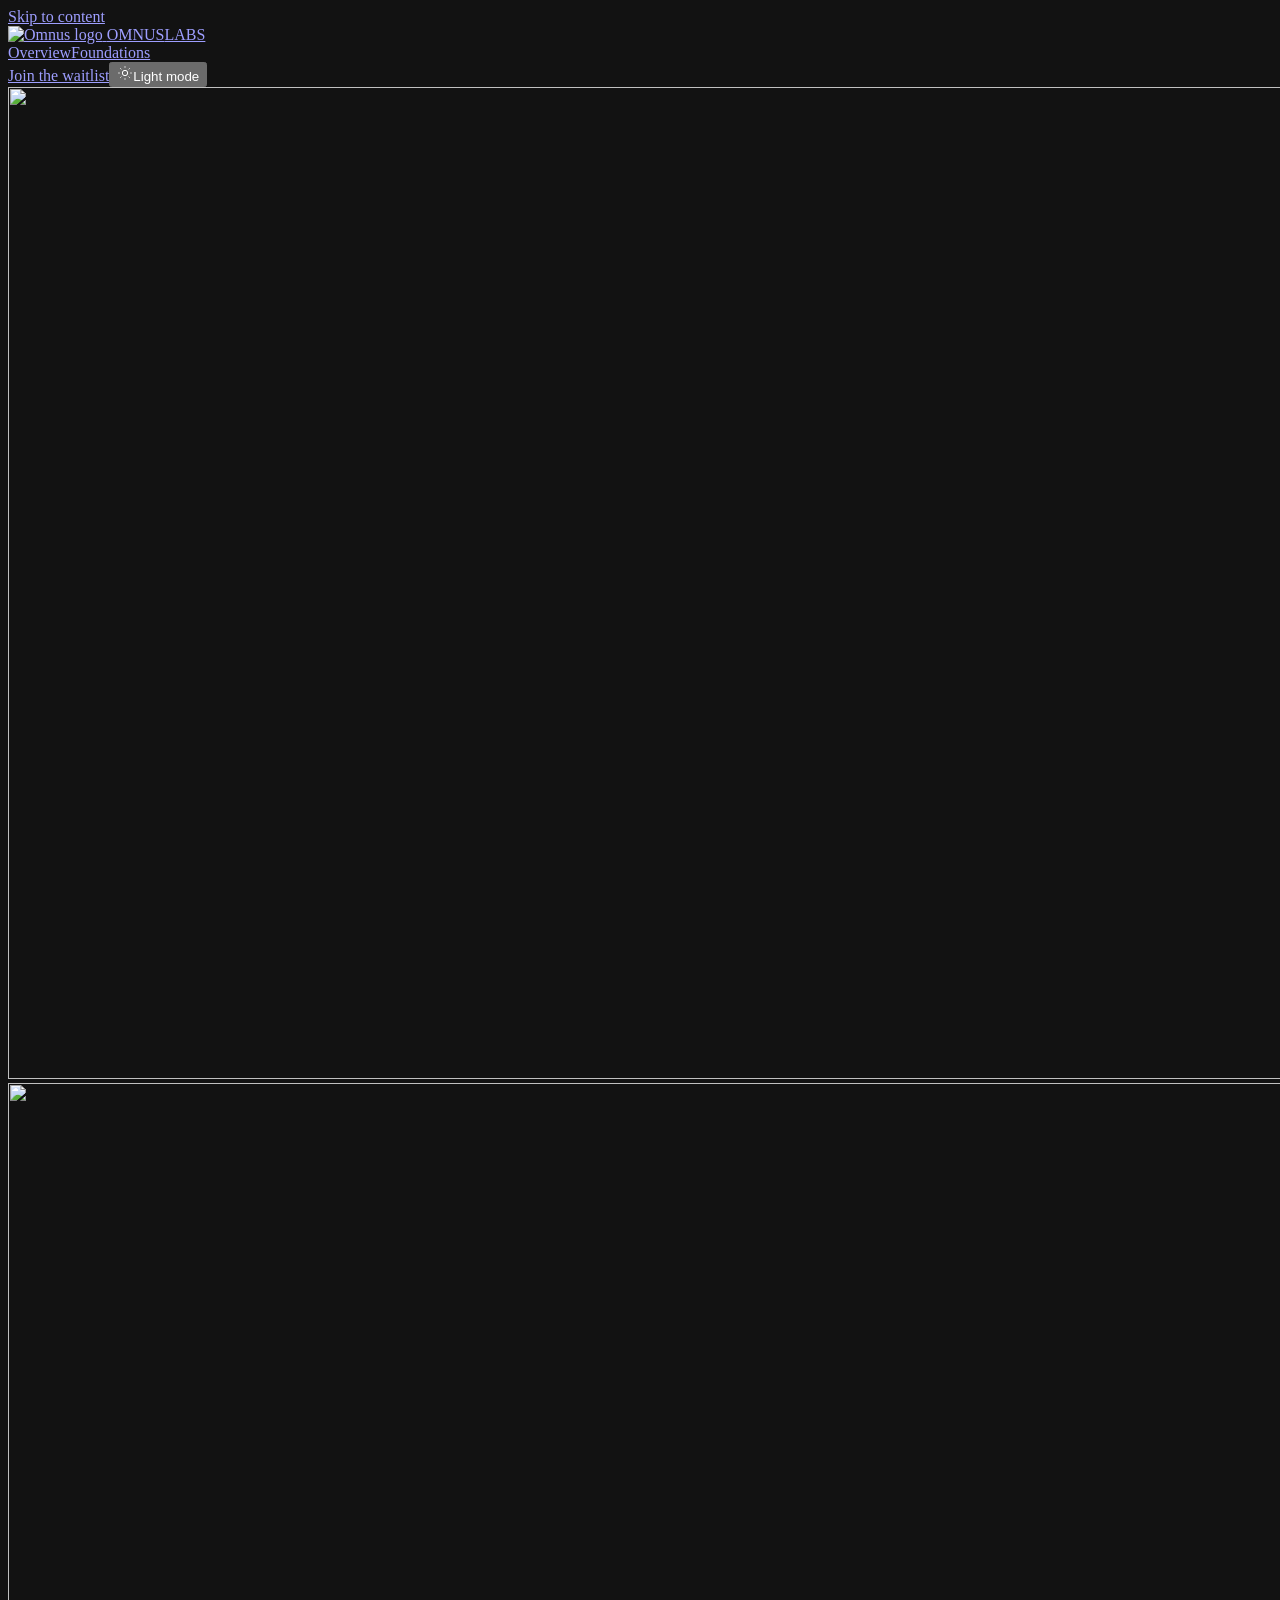
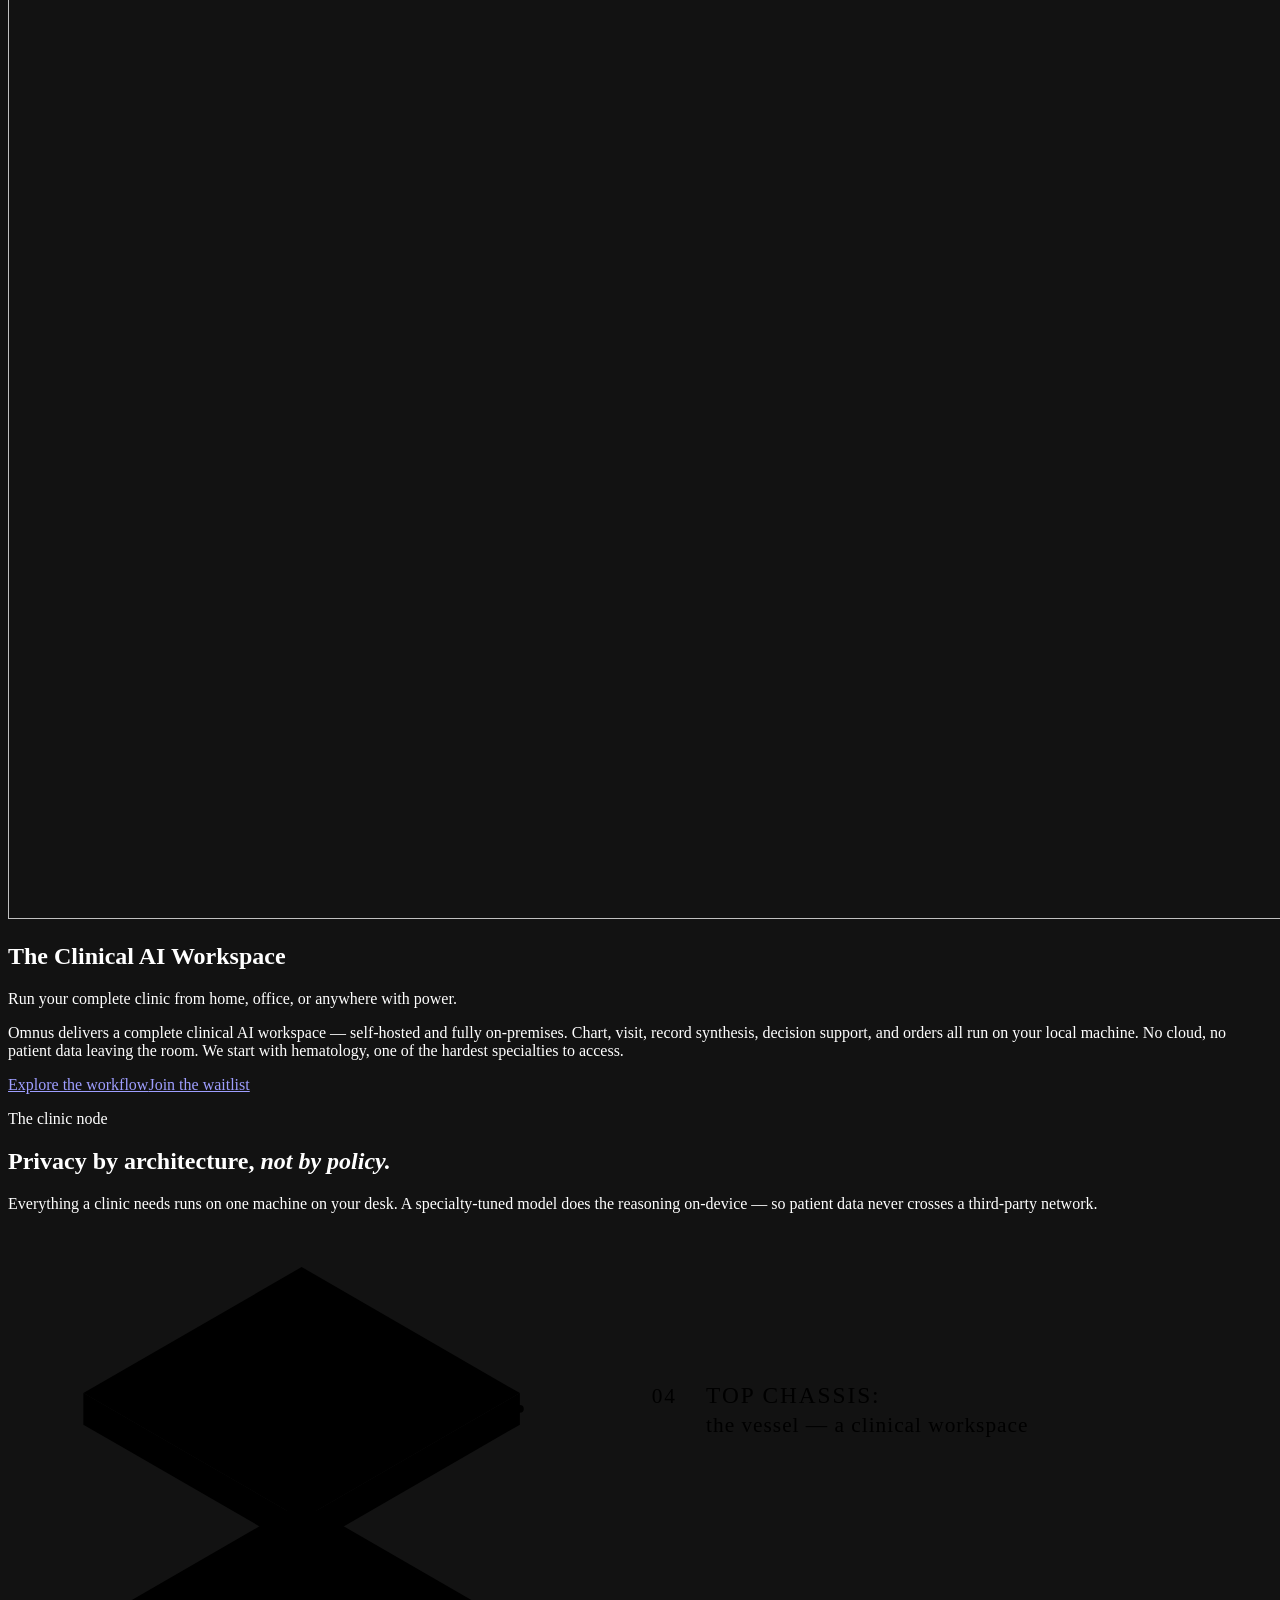
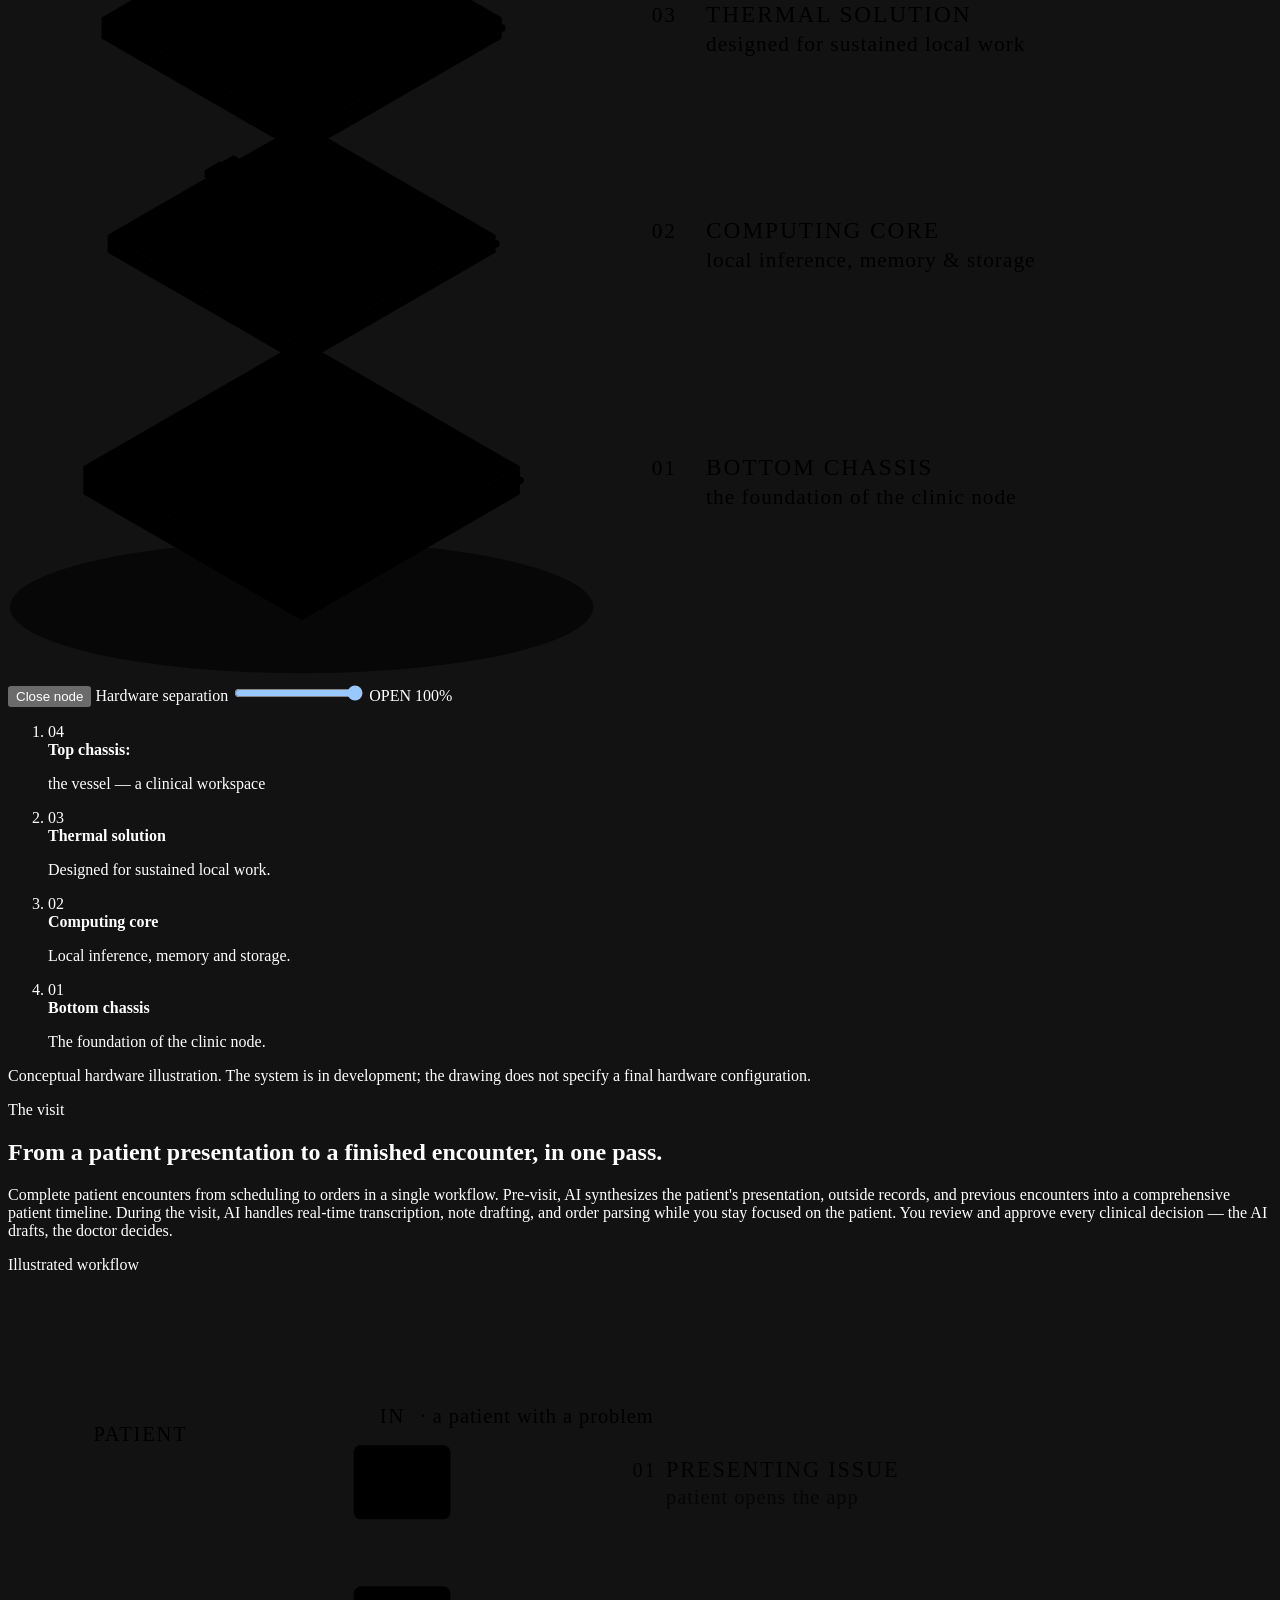
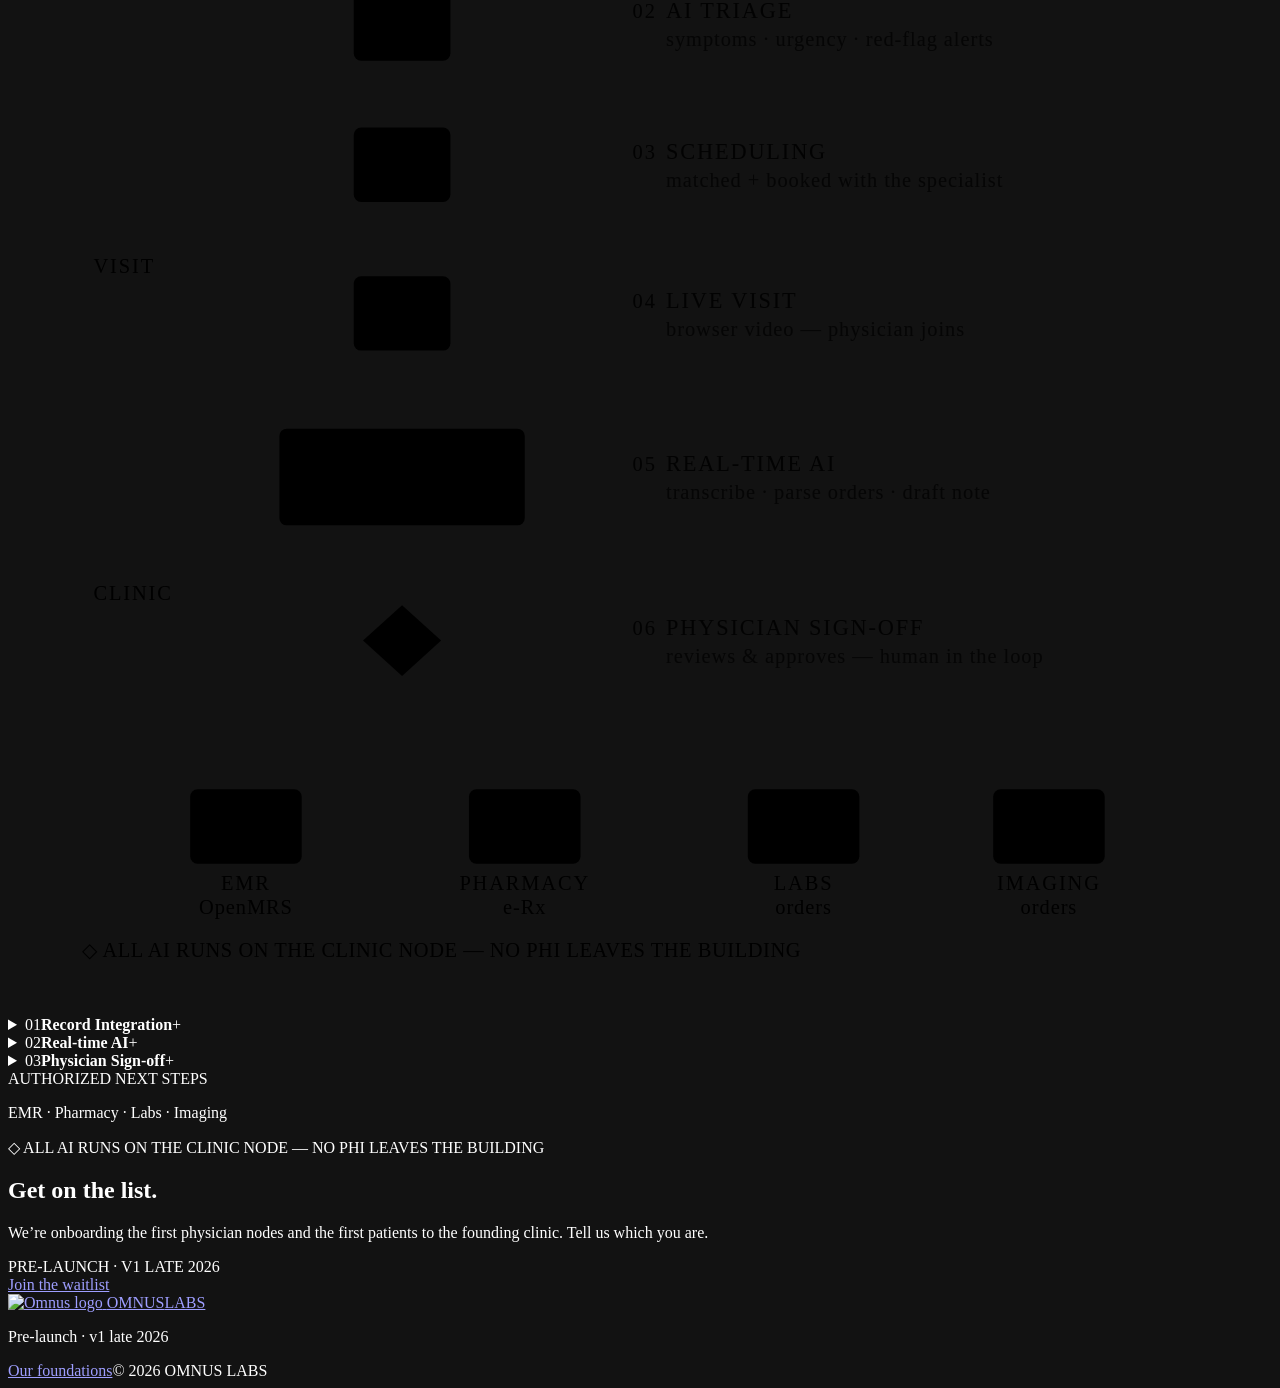
==== commit c2f05351: "feat: add clean light-mode hero artwork" ====
--- a/index.html
+++ b/index.html
@@ -1,4 +1,4 @@
-<!DOCTYPE html><html lang="en" data-theme="dark"><head><meta charset="UTF-8"><meta name="viewport" content="width=device-width, initial-scale=1"><meta name="description" content="Omnus delivers a complete clinical AI workspace — self-hosted and fully on-premises. Chart, visit, record synthesis, decision support, and orders all run on your local machine. No cloud, no patient data leaving the room. We start with hematology, one of the hardest specialties to access."><meta name="theme-color" content="#101010"><script>
+<!DOCTYPE html><html lang="en" data-theme="dark"><head><meta charset="UTF-8"><meta name="viewport" content="width=device-width, initial-scale=1"><meta name="description" content="Omnus delivers a complete clinical AI workspace — self-hosted and fully on-premises. Chart, visit, record synthesis, decision support, and orders all run on your local machine. No cloud, no patient data leaving the room. We start with hematology, one of the hardest specialties to access."><meta name="theme-color" content="#101010"><link rel="icon" type="image/png" sizes="64x64" href="/omnus-node-preview/favicon.png" data-dark-href="/omnus-node-preview/favicon.png" data-light-href="/omnus-node-preview/favicon-light.png"><script>
   // Synchronous, before the body: never infer a theme from the OS preference.
   (() => {
     const key = 'omnus-node:theme';
@@ -7,6 +7,9 @@
       root.dataset.theme = theme;
       root.style.colorScheme = theme;
       document.querySelector('meta[name="theme-color"]').content = theme === 'light' ? '#f7f7f5' : '#101010';
+      const favicon = document.querySelector('link[rel="icon"]');
+      const iconPath = favicon?.dataset[theme === 'light' ? 'lightHref' : 'darkHref'];
+      if (iconPath) favicon.setAttribute('href', iconPath);
       const toggle = document.querySelector('[data-theme-toggle]');
       if (toggle) {
         toggle.setAttribute('aria-checked', String(theme === 'light'));
@@ -30,4 +33,4 @@
       });
     }, { once: true });
   })();
-</script><title>Omnus Labs — The Clinical AI Workspace</title><link rel="canonical" href="https://moodyproject.github.io/omnus-node-preview/"><link rel="icon" type="image/png" sizes="64x64" href="/omnus-node-preview/favicon.png"><link rel="preload" href="/omnus-node-preview/fonts/Inter.woff2" as="font" type="font/woff2" crossorigin><link rel="stylesheet" href="/omnus-node-preview/_astro/foundations.D33pnLqF.css"></head><body> <a class="skip" href="#main">Skip to content</a> <svg width="0" height="0" aria-hidden="true" style="position:absolute"> <defs> <filter id="node-light-hero" x="0" y="0" width="100%" height="100%" color-interpolation-filters="sRGB"> <feColorMatrix type="matrix" values="0 0 0 0 0  0 0 0 0 0  0 0 0 0 0  .2126 .7152 .0722 0 0" result="luminance"></feColorMatrix> <feComponentTransfer in="luminance" result="detail"><feFuncA type="gamma" amplitude="1" exponent="0.65" offset="0"></feFuncA></feComponentTransfer> <feFlood flood-color="#75c8c5" result="teal"></feFlood> <feComposite in="teal" in2="detail" operator="in"></feComposite> </filter> </defs> </svg> <header class="header wrap hero-header"><a class="brand" href="/omnus-node-preview/" aria-label="Omnus Labs home"><!-- Transparent teal derivative; the original supplied JPEG is retained. --><span class="logo-lockup"> <span class="logo-mark"><img src="/omnus-node-preview/brand/omnus-logo-transparent.png" alt="Omnus logo" width="2560" height="2560" decoding="async"></span> <span class="logo-name">OMNUS<span>LABS</span></span> </span></a><nav aria-label="Main navigation"><a href="/omnus-node-preview/" aria-current="page">Overview</a><a href="/omnus-node-preview/foundations/">Foundations</a></nav><a class="button header-cta" href="https://docs.google.com/forms/d/e/1FAIpQLSdqk4U3abVCx0YrU2oJp3kHnbRKeUgRyvJa8PMbETZ-NQ64VA/viewform">Join the waitlist</a><button class="theme-toggle" data-theme-toggle type="button" role="switch" aria-label="Light mode" aria-checked="false" title="Switch to light mode" hidden><svg viewBox="0 0 24 24" width="16" height="16" fill="none" stroke="currentColor" stroke-width="1.5" aria-hidden="true"><circle cx="12" cy="12" r="4"></circle><path d="M12 2v2m0 16v2M2 12h2m16 0h2M5 5l1.5 1.5m11 11L19 19M5 19l1.5-1.5m11-11L19 5"></path></svg><span>Light mode</span></button></header> <main id="main"> <section class="hero source-hero"> <div class="orbital vortex-art" aria-hidden="true"> <img src="/omnus-node-preview/omnus-vortex-hd.png" alt="" width="1586" height="992" fetchpriority="high" decoding="async"> </div> <div class="hero-content wrap"><div class="hero-copy"> <h1>The Clinical AI Workspace</h1> <p class="hero-subheading">Run your complete clinic from home, office, or anywhere with power.</p> <p class="hero-description">Omnus delivers a complete clinical AI workspace — self-hosted and fully on-premises. Chart, visit, record synthesis, decision support, and orders all run on your local machine. No cloud, no patient data leaving the room. We start with hematology, one of the hardest specialties to access.</p> <div class="actions"><a class="button" href="#workflow">Explore the workflow</a><a class="button" href="https://docs.google.com/forms/d/e/1FAIpQLSdqk4U3abVCx0YrU2oJp3kHnbRKeUgRyvJa8PMbETZ-NQ64VA/viewform">Join the waitlist</a></div></div></div> </section> <div class="technical-field"> <section class="hardware-section section wrap" id="hardware"> <div class="section-head source-section-head"> <div><p class="eyebrow">The clinic node</p><h2>Privacy by architecture, <em>not by policy.</em></h2></div> <p>Everything a clinic needs runs on one machine on your desk. A specialty-tuned model does the reasoning on-device — so patient data never crosses a third-party network.</p> </div> <div class="hardware-drawing"> <svg width="100%" viewBox="65 15 650 540" role="img" aria-label="Assembled clinic node opening into its components" class="hardware-svg" id="hardware-illustration"> <ellipse cx="216" cy="518" rx="150" ry="34" style="fill: color-mix(in srgb, var(--color-accent) 6%, transparent); opacity: 0.6;"></ellipse> <line x1="216" y1="120" x2="216" y2="470" style="stroke: var(--color-accent); stroke-width: 1; stroke-dasharray: 4, 5; opacity: 0.5;"></line> <g transform="translate(0,-0.0)" style="opacity: 1;" data-layer="0" class="hardware-layer"> <polygon points="328.233,445.6 216,510.400 216,524.8 328.233,460" style="fill: color-mix(in srgb, var(--color-paper) 94%, transparent); stroke: var(--color-accent); stroke-width: 1.2; stroke-linejoin: round;"></polygon> <polygon points="216,510.400 103.766,445.6 103.766,460 216,524.8" style="fill: color-mix(in srgb, var(--color-paper) 96%, transparent); stroke: var(--color-accent); stroke-width: 1.2; stroke-linejoin: round;"></polygon> <polygon points="216,380.8 328.233,445.6 216,510.400 103.766,445.6" style="fill: color-mix(in srgb, var(--color-paper) 98%, transparent); stroke: var(--color-accent); stroke-width: 1.2; stroke-linejoin: round;"></polygon> </g> <g transform="translate(0,-0.0)" style="opacity: 1;" data-layer="0" class="hardware-layer hardware-label"> <line x1="328.233" y1="452.8" x2="390" y2="452.8" style="stroke: var(--color-accent); stroke-width: 1;"></line> <circle cx="328.233" cy="452.8" r="2" style="fill: var(--color-accent);"></circle> <text x="396" y="449.8" font-family="var(--font-mono), monospace" font-size="11" letter-spacing="1" style="fill: color-mix(in srgb, var(--color-ink) 40%, transparent);">01</text> <text x="424" y="449.8" font-family="var(--font-mono), monospace" font-size="12" letter-spacing="1" style="fill: var(--color-accent);">BOTTOM CHASSIS</text> <text x="424" y="464.8" font-family="var(--font-mono), monospace" font-size="11" letter-spacing="0.5" style="fill: color-mix(in srgb, var(--color-ink) 50%, transparent);">the foundation of the clinic node</text> </g> <g transform="translate(0,-110)" style="opacity: 1;" data-layer="1" class="hardware-layer"> <polygon points="315.763,436.6 216,494.200 216,503.200 315.763,445.6" style="fill: color-mix(in srgb, var(--color-accent) 22%, transparent); stroke: var(--color-accent); stroke-width: 1.2; stroke-linejoin: round;"></polygon> <polygon points="216,494.200 116.236,436.6 116.236,445.6 216,503.200" style="fill: color-mix(in srgb, var(--color-accent) 30%, transparent); stroke: var(--color-accent); stroke-width: 1.2; stroke-linejoin: round;"></polygon> <polygon points="216,379 315.763,436.6 216,494.200 116.236,436.6" style="fill: color-mix(in srgb, var(--color-accent) 14%, transparent); stroke: var(--color-accent); stroke-width: 1.2; stroke-linejoin: round;"></polygon> <polygon points="232.367,435.88 216,445.33 216,446.05 232.367,436.6" style="fill: color-mix(in srgb, var(--color-accent) 26%, transparent); stroke: var(--color-accent); stroke-width: 1.2; stroke-linejoin: round;"></polygon> <polygon points="216,445.33 199.632,435.88 199.632,436.6 216,446.05" style="fill: color-mix(in srgb, var(--color-accent) 18%, transparent); stroke: var(--color-accent); stroke-width: 1.2; stroke-linejoin: round;"></polygon> <polygon points="216,426.43 232.367,435.88 216,445.33 199.632,435.88" style="fill: color-mix(in srgb, var(--color-accent) 12%, transparent); stroke: var(--color-accent); stroke-width: 1.2; stroke-linejoin: round;"></polygon> <polygon points="227.691,434.26 216,441.01 216,442.63 227.691,435.88" style="fill: color-mix(in srgb, var(--color-accent) 55%, transparent); stroke: var(--color-accent); stroke-width: 1.2; stroke-linejoin: round;"></polygon> <polygon points="216,441.01 204.309,434.26 204.309,435.88 216,442.63" style="fill: color-mix(in srgb, var(--color-accent) 45%, transparent); stroke: var(--color-accent); stroke-width: 1.2; stroke-linejoin: round;"></polygon> <polygon points="216,427.51 227.691,434.26 216,441.01 204.309,434.26" style="fill: color-mix(in srgb, var(--color-accent) 35%, transparent); stroke: var(--color-accent); stroke-width: 1.2; stroke-linejoin: round;"></polygon> <line x1="217.558" y1="428.409" x2="205.867" y2="435.159" style="stroke: color-mix(in srgb, var(--color-accent) 70%, transparent); stroke-width: 0.6;"></line> <line x1="214.441" y1="428.409" x2="226.132" y2="435.159" style="stroke: color-mix(in srgb, var(--color-accent) 70%, transparent); stroke-width: 0.6;"></line> <line x1="219.117" y1="429.31" x2="207.426" y2="436.06" style="stroke: color-mix(in srgb, var(--color-accent) 70%, transparent); stroke-width: 0.6;"></line> <line x1="212.882" y1="429.31" x2="224.573" y2="436.06" style="stroke: color-mix(in srgb, var(--color-accent) 70%, transparent); stroke-width: 0.6;"></line> <line x1="220.676" y1="430.21" x2="208.985" y2="436.96" style="stroke: color-mix(in srgb, var(--color-accent) 70%, transparent); stroke-width: 0.6;"></line> <line x1="211.323" y1="430.21" x2="223.014" y2="436.96" style="stroke: color-mix(in srgb, var(--color-accent) 70%, transparent); stroke-width: 0.6;"></line> <line x1="222.235" y1="431.11" x2="210.544" y2="437.86" style="stroke: color-mix(in srgb, var(--color-accent) 70%, transparent); stroke-width: 0.6;"></line> <line x1="209.764" y1="431.11" x2="221.455" y2="437.86" style="stroke: color-mix(in srgb, var(--color-accent) 70%, transparent); stroke-width: 0.6;"></line> <line x1="223.794" y1="432.01" x2="212.103" y2="438.76" style="stroke: color-mix(in srgb, var(--color-accent) 70%, transparent); stroke-width: 0.6;"></line> <line x1="208.206" y1="432.01" x2="219.897" y2="438.76" style="stroke: color-mix(in srgb, var(--color-accent) 70%, transparent); stroke-width: 0.6;"></line> <line x1="225.352" y1="432.909" x2="213.661" y2="439.659" style="stroke: color-mix(in srgb, var(--color-accent) 70%, transparent); stroke-width: 0.6;"></line> <line x1="206.647" y1="432.909" x2="218.338" y2="439.659" style="stroke: color-mix(in srgb, var(--color-accent) 70%, transparent); stroke-width: 0.6;"></line> <line x1="226.911" y1="433.81" x2="215.220" y2="440.56" style="stroke: color-mix(in srgb, var(--color-accent) 70%, transparent); stroke-width: 0.6;"></line> <line x1="205.088" y1="433.81" x2="216.779" y2="440.56" style="stroke: color-mix(in srgb, var(--color-accent) 70%, transparent); stroke-width: 0.6;"></line> <polygon points="212.103,418.227 213.661,418.6 213.661,422.650 212.103,422.277" style="fill: color-mix(in srgb, var(--color-accent) 30%, transparent); stroke: var(--color-accent); stroke-width: 0.6; stroke-linejoin: round;"></polygon> <polygon points="210.544,418.6 212.103,418.227 212.103,422.277 210.544,422.650" style="fill: color-mix(in srgb, var(--color-accent) 30%, transparent); stroke: var(--color-accent); stroke-width: 0.6; stroke-linejoin: round;"></polygon> <polygon points="209.898,419.5 210.544,418.6 210.544,422.650 209.898,423.55" style="fill: color-mix(in srgb, var(--color-accent) 30%, transparent); stroke: var(--color-accent); stroke-width: 0.6; stroke-linejoin: round;"></polygon> <polygon points="213.661,418.6 214.307,419.5 214.307,423.55 213.661,422.650" style="fill: color-mix(in srgb, var(--color-accent) 30%, transparent); stroke: var(--color-accent); stroke-width: 0.6; stroke-linejoin: round;"></polygon> <polygon points="210.544,420.400 209.898,419.5 209.898,423.55 210.544,424.450" style="fill: color-mix(in srgb, var(--color-accent) 30%, transparent); stroke: var(--color-accent); stroke-width: 0.6; stroke-linejoin: round;"></polygon> <polygon points="214.307,419.5 213.661,420.400 213.661,424.450 214.307,423.55" style="fill: color-mix(in srgb, var(--color-accent) 30%, transparent); stroke: var(--color-accent); stroke-width: 0.6; stroke-linejoin: round;"></polygon> <polygon points="213.661,420.400 212.103,420.772 212.103,424.822 213.661,424.450" style="fill: color-mix(in srgb, var(--color-accent) 30%, transparent); stroke: var(--color-accent); stroke-width: 0.6; stroke-linejoin: round;"></polygon> <polygon points="212.103,420.772 210.544,420.400 210.544,424.450 212.103,424.822" style="fill: color-mix(in srgb, var(--color-accent) 30%, transparent); stroke: var(--color-accent); stroke-width: 0.6; stroke-linejoin: round;"></polygon> <polygon points="213.661,420.400 212.103,420.772 210.544,420.400 209.898,419.5 210.544,418.6 212.103,418.227 213.661,418.6 214.307,419.5" style="fill: color-mix(in srgb, var(--color-accent) 55%, transparent); stroke: var(--color-accent); stroke-width: 0.6; stroke-linejoin: round;"></polygon> <polygon points="208.206,420.477 209.764,420.85 209.764,424.900 208.206,424.527" style="fill: color-mix(in srgb, var(--color-accent) 30%, transparent); stroke: var(--color-accent); stroke-width: 0.6; stroke-linejoin: round;"></polygon> <polygon points="206.647,420.85 208.206,420.477 208.206,424.527 206.647,424.900" style="fill: color-mix(in srgb, var(--color-accent) 30%, transparent); stroke: var(--color-accent); stroke-width: 0.6; stroke-linejoin: round;"></polygon> <polygon points="206.001,421.75 206.647,420.85 206.647,424.900 206.001,425.8" style="fill: color-mix(in srgb, var(--color-accent) 30%, transparent); stroke: var(--color-accent); stroke-width: 0.6; stroke-linejoin: round;"></polygon> <polygon points="209.764,420.85 210.410,421.75 210.410,425.8 209.764,424.900" style="fill: color-mix(in srgb, var(--color-accent) 30%, transparent); stroke: var(--color-accent); stroke-width: 0.6; stroke-linejoin: round;"></polygon> <polygon points="206.647,422.650 206.001,421.75 206.001,425.8 206.647,426.700" style="fill: color-mix(in srgb, var(--color-accent) 30%, transparent); stroke: var(--color-accent); stroke-width: 0.6; stroke-linejoin: round;"></polygon> <polygon points="210.410,421.75 209.764,422.650 209.764,426.700 210.410,425.8" style="fill: color-mix(in srgb, var(--color-accent) 30%, transparent); stroke: var(--color-accent); stroke-width: 0.6; stroke-linejoin: round;"></polygon> <polygon points="209.764,422.650 208.206,423.022 208.206,427.072 209.764,426.700" style="fill: color-mix(in srgb, var(--color-accent) 30%, transparent); stroke: var(--color-accent); stroke-width: 0.6; stroke-linejoin: round;"></polygon> <polygon points="208.206,423.022 206.647,422.650 206.647,426.700 208.206,427.072" style="fill: color-mix(in srgb, var(--color-accent) 30%, transparent); stroke: var(--color-accent); stroke-width: 0.6; stroke-linejoin: round;"></polygon> <polygon points="209.764,422.650 208.206,423.022 206.647,422.650 206.001,421.75 206.647,420.85 208.206,420.477 209.764,420.85 210.410,421.75" style="fill: color-mix(in srgb, var(--color-accent) 55%, transparent); stroke: var(--color-accent); stroke-width: 0.6; stroke-linejoin: round;"></polygon> <polygon points="204.309,422.727 205.867,423.1 205.867,427.150 204.309,426.777" style="fill: color-mix(in srgb, var(--color-accent) 30%, transparent); stroke: var(--color-accent); stroke-width: 0.6; stroke-linejoin: round;"></polygon> <polygon points="202.750,423.1 204.309,422.727 204.309,426.777 202.750,427.150" style="fill: color-mix(in srgb, var(--color-accent) 30%, transparent); stroke: var(--color-accent); stroke-width: 0.6; stroke-linejoin: round;"></polygon> <polygon points="202.104,424 202.750,423.1 202.750,427.150 202.104,428.05" style="fill: color-mix(in srgb, var(--color-accent) 30%, transparent); stroke: var(--color-accent); stroke-width: 0.6; stroke-linejoin: round;"></polygon> <polygon points="205.867,423.1 206.513,424 206.513,428.05 205.867,427.150" style="fill: color-mix(in srgb, var(--color-accent) 30%, transparent); stroke: var(--color-accent); stroke-width: 0.6; stroke-linejoin: round;"></polygon> <polygon points="202.750,424.900 202.104,424 202.104,428.05 202.750,428.950" style="fill: color-mix(in srgb, var(--color-accent) 30%, transparent); stroke: var(--color-accent); stroke-width: 0.6; stroke-linejoin: round;"></polygon> <polygon points="206.513,424 205.867,424.900 205.867,428.950 206.513,428.05" style="fill: color-mix(in srgb, var(--color-accent) 30%, transparent); stroke: var(--color-accent); stroke-width: 0.6; stroke-linejoin: round;"></polygon> <polygon points="205.867,424.900 204.309,425.272 204.309,429.322 205.867,428.950" style="fill: color-mix(in srgb, var(--color-accent) 30%, transparent); stroke: var(--color-accent); stroke-width: 0.6; stroke-linejoin: round;"></polygon> <polygon points="204.309,425.272 202.750,424.900 202.750,428.950 204.309,429.322" style="fill: color-mix(in srgb, var(--color-accent) 30%, transparent); stroke: var(--color-accent); stroke-width: 0.6; stroke-linejoin: round;"></polygon> <polygon points="205.867,424.900 204.309,425.272 202.750,424.900 202.104,424 202.750,423.1 204.309,422.727 205.867,423.1 206.513,424" style="fill: color-mix(in srgb, var(--color-accent) 55%, transparent); stroke: var(--color-accent); stroke-width: 0.6; stroke-linejoin: round;"></polygon> <polygon points="200.412,424.977 201.970,425.35 201.970,429.400 200.412,429.027" style="fill: color-mix(in srgb, var(--color-accent) 30%, transparent); stroke: var(--color-accent); stroke-width: 0.6; stroke-linejoin: round;"></polygon> <polygon points="198.853,425.35 200.412,424.977 200.412,429.027 198.853,429.400" style="fill: color-mix(in srgb, var(--color-accent) 30%, transparent); stroke: var(--color-accent); stroke-width: 0.6; stroke-linejoin: round;"></polygon> <polygon points="201.970,425.35 202.616,426.25 202.616,430.3 201.970,429.400" style="fill: color-mix(in srgb, var(--color-accent) 30%, transparent); stroke: var(--color-accent); stroke-width: 0.6; stroke-linejoin: round;"></polygon> <polygon points="198.207,426.25 198.853,425.35 198.853,429.400 198.207,430.3" style="fill: color-mix(in srgb, var(--color-accent) 30%, transparent); stroke: var(--color-accent); stroke-width: 0.6; stroke-linejoin: round;"></polygon> <polygon points="198.853,427.150 198.207,426.25 198.207,430.3 198.853,431.200" style="fill: color-mix(in srgb, var(--color-accent) 30%, transparent); stroke: var(--color-accent); stroke-width: 0.6; stroke-linejoin: round;"></polygon> <polygon points="202.616,426.25 201.970,427.150 201.970,431.200 202.616,430.3" style="fill: color-mix(in srgb, var(--color-accent) 30%, transparent); stroke: var(--color-accent); stroke-width: 0.6; stroke-linejoin: round;"></polygon> <polygon points="201.970,427.150 200.412,427.522 200.412,431.572 201.970,431.200" style="fill: color-mix(in srgb, var(--color-accent) 30%, transparent); stroke: var(--color-accent); stroke-width: 0.6; stroke-linejoin: round;"></polygon> <polygon points="200.412,427.522 198.853,427.150 198.853,431.200 200.412,431.572" style="fill: color-mix(in srgb, var(--color-accent) 30%, transparent); stroke: var(--color-accent); stroke-width: 0.6; stroke-linejoin: round;"></polygon> <polygon points="201.970,427.150 200.412,427.522 198.853,427.150 198.207,426.25 198.853,425.35 200.412,424.977 201.970,425.35 202.616,426.25" style="fill: color-mix(in srgb, var(--color-accent) 55%, transparent); stroke: var(--color-accent); stroke-width: 0.6; stroke-linejoin: round;"></polygon> <polygon points="194.956,427.6 196.515,427.227 196.515,431.277 194.956,431.650" style="fill: color-mix(in srgb, var(--color-accent) 30%, transparent); stroke: var(--color-accent); stroke-width: 0.6; stroke-linejoin: round;"></polygon> <polygon points="196.515,427.227 198.073,427.6 198.073,431.650 196.515,431.277" style="fill: color-mix(in srgb, var(--color-accent) 30%, transparent); stroke: var(--color-accent); stroke-width: 0.6; stroke-linejoin: round;"></polygon> <polygon points="198.073,427.6 198.719,428.5 198.719,432.55 198.073,431.650" style="fill: color-mix(in srgb, var(--color-accent) 30%, transparent); stroke: var(--color-accent); stroke-width: 0.6; stroke-linejoin: round;"></polygon> <polygon points="194.310,428.5 194.956,427.6 194.956,431.650 194.310,432.55" style="fill: color-mix(in srgb, var(--color-accent) 30%, transparent); stroke: var(--color-accent); stroke-width: 0.6; stroke-linejoin: round;"></polygon> <polygon points="194.956,429.400 194.310,428.5 194.310,432.55 194.956,433.450" style="fill: color-mix(in srgb, var(--color-accent) 30%, transparent); stroke: var(--color-accent); stroke-width: 0.6; stroke-linejoin: round;"></polygon> <polygon points="198.719,428.5 198.073,429.400 198.073,433.450 198.719,432.55" style="fill: color-mix(in srgb, var(--color-accent) 30%, transparent); stroke: var(--color-accent); stroke-width: 0.6; stroke-linejoin: round;"></polygon> <polygon points="198.073,429.400 196.515,429.772 196.515,433.822 198.073,433.450" style="fill: color-mix(in srgb, var(--color-accent) 30%, transparent); stroke: var(--color-accent); stroke-width: 0.6; stroke-linejoin: round;"></polygon> <polygon points="196.515,429.772 194.956,429.400 194.956,433.450 196.515,433.822" style="fill: color-mix(in srgb, var(--color-accent) 30%, transparent); stroke: var(--color-accent); stroke-width: 0.6; stroke-linejoin: round;"></polygon> <polygon points="198.073,429.400 196.515,429.772 194.956,429.400 194.310,428.5 194.956,427.6 196.515,427.227 198.073,427.6 198.719,428.5" style="fill: color-mix(in srgb, var(--color-accent) 55%, transparent); stroke: var(--color-accent); stroke-width: 0.6; stroke-linejoin: round;"></polygon> <polygon points="191.059,429.85 192.618,429.477 192.618,433.527 191.059,433.900" style="fill: color-mix(in srgb, var(--color-accent) 30%, transparent); stroke: var(--color-accent); stroke-width: 0.6; stroke-linejoin: round;"></polygon> <polygon points="192.618,429.477 194.176,429.85 194.176,433.900 192.618,433.527" style="fill: color-mix(in srgb, var(--color-accent) 30%, transparent); stroke: var(--color-accent); stroke-width: 0.6; stroke-linejoin: round;"></polygon> <polygon points="194.176,429.85 194.822,430.75 194.822,434.8 194.176,433.900" style="fill: color-mix(in srgb, var(--color-accent) 30%, transparent); stroke: var(--color-accent); stroke-width: 0.6; stroke-linejoin: round;"></polygon> <polygon points="190.413,430.75 191.059,429.85 191.059,433.900 190.413,434.8" style="fill: color-mix(in srgb, var(--color-accent) 30%, transparent); stroke: var(--color-accent); stroke-width: 0.6; stroke-linejoin: round;"></polygon> <polygon points="191.059,431.650 190.413,430.75 190.413,434.8 191.059,435.700" style="fill: color-mix(in srgb, var(--color-accent) 30%, transparent); stroke: var(--color-accent); stroke-width: 0.6; stroke-linejoin: round;"></polygon> <polygon points="194.822,430.75 194.176,431.650 194.176,435.700 194.822,434.8" style="fill: color-mix(in srgb, var(--color-accent) 30%, transparent); stroke: var(--color-accent); stroke-width: 0.6; stroke-linejoin: round;"></polygon> <polygon points="194.176,431.650 192.618,432.022 192.618,436.072 194.176,435.700" style="fill: color-mix(in srgb, var(--color-accent) 30%, transparent); stroke: var(--color-accent); stroke-width: 0.6; stroke-linejoin: round;"></polygon> <polygon points="192.618,432.022 191.059,431.650 191.059,435.700 192.618,436.072" style="fill: color-mix(in srgb, var(--color-accent) 30%, transparent); stroke: var(--color-accent); stroke-width: 0.6; stroke-linejoin: round;"></polygon> <polygon points="194.176,431.650 192.618,432.022 191.059,431.650 190.413,430.75 191.059,429.85 192.618,429.477 194.176,429.85 194.822,430.75" style="fill: color-mix(in srgb, var(--color-accent) 55%, transparent); stroke: var(--color-accent); stroke-width: 0.6; stroke-linejoin: round;"></polygon> <polygon points="211.323,416.35 183.265,432.55 183.265,433.900 211.323,417.700" style="fill: color-mix(in srgb, var(--color-accent) 35%, transparent); stroke: var(--color-accent); stroke-width: 1.2; stroke-linejoin: round;"></polygon> <polygon points="183.265,432.55 177.03,428.95 177.03,430.3 183.265,433.900" style="fill: color-mix(in srgb, var(--color-accent) 25%, transparent); stroke: var(--color-accent); stroke-width: 1.2; stroke-linejoin: round;"></polygon> <polygon points="205.088,412.75 211.323,416.35 183.265,432.55 177.03,428.95" style="fill: color-mix(in srgb, var(--color-accent) 20%, transparent); stroke: var(--color-accent); stroke-width: 1.2; stroke-linejoin: round;"></polygon> <polygon points="254.97,441.55 226.911,457.75 226.911,459.1 254.97,442.900" style="fill: color-mix(in srgb, var(--color-accent) 35%, transparent); stroke: var(--color-accent); stroke-width: 1.2; stroke-linejoin: round;"></polygon> <polygon points="226.911,457.75 220.676,454.15 220.676,455.5 226.911,459.1" style="fill: color-mix(in srgb, var(--color-accent) 25%, transparent); stroke: var(--color-accent); stroke-width: 1.2; stroke-linejoin: round;"></polygon> <polygon points="248.734,437.95 254.97,441.55 226.911,457.75 220.676,454.15" style="fill: color-mix(in srgb, var(--color-accent) 20%, transparent); stroke: var(--color-accent); stroke-width: 1.2; stroke-linejoin: round;"></polygon> <polygon points="207.426,416.53 203.529,418.78 203.529,419.5 207.426,417.25" style="fill: color-mix(in srgb, var(--color-accent) 55%, transparent); stroke: var(--color-accent); stroke-width: 1.2; stroke-linejoin: round;"></polygon> <polygon points="203.529,418.78 199.632,416.53 199.632,417.25 203.529,419.5" style="fill: color-mix(in srgb, var(--color-accent) 45%, transparent); stroke: var(--color-accent); stroke-width: 1.2; stroke-linejoin: round;"></polygon> <polygon points="203.529,414.28 207.426,416.53 203.529,418.78 199.632,416.53" style="fill: color-mix(in srgb, var(--color-accent) 35%, transparent); stroke: var(--color-accent); stroke-width: 1.2; stroke-linejoin: round;"></polygon> <polygon points="251.073,441.729 247.176,443.979 247.176,444.7 251.073,442.45" style="fill: color-mix(in srgb, var(--color-accent) 55%, transparent); stroke: var(--color-accent); stroke-width: 1.2; stroke-linejoin: round;"></polygon> <polygon points="247.176,443.979 243.279,441.729 243.279,442.45 247.176,444.7" style="fill: color-mix(in srgb, var(--color-accent) 45%, transparent); stroke: var(--color-accent); stroke-width: 1.2; stroke-linejoin: round;"></polygon> <polygon points="247.176,439.479 251.073,441.729 247.176,443.979 243.279,441.729" style="fill: color-mix(in srgb, var(--color-accent) 35%, transparent); stroke: var(--color-accent); stroke-width: 1.2; stroke-linejoin: round;"></polygon> <polygon points="201.191,420.13 197.294,422.38 197.294,423.1 201.191,420.85" style="fill: color-mix(in srgb, var(--color-accent) 55%, transparent); stroke: var(--color-accent); stroke-width: 1.2; stroke-linejoin: round;"></polygon> <polygon points="197.294,422.38 193.397,420.13 193.397,420.85 197.294,423.1" style="fill: color-mix(in srgb, var(--color-accent) 45%, transparent); stroke: var(--color-accent); stroke-width: 1.2; stroke-linejoin: round;"></polygon> <polygon points="197.294,417.88 201.191,420.13 197.294,422.38 193.397,420.13" style="fill: color-mix(in srgb, var(--color-accent) 35%, transparent); stroke: var(--color-accent); stroke-width: 1.2; stroke-linejoin: round;"></polygon> <polygon points="244.837,445.33 240.940,447.58 240.940,448.3 244.837,446.05" style="fill: color-mix(in srgb, var(--color-accent) 55%, transparent); stroke: var(--color-accent); stroke-width: 1.2; stroke-linejoin: round;"></polygon> <polygon points="240.940,447.58 237.043,445.33 237.043,446.05 240.940,448.3" style="fill: color-mix(in srgb, var(--color-accent) 45%, transparent); stroke: var(--color-accent); stroke-width: 1.2; stroke-linejoin: round;"></polygon> <polygon points="240.940,443.08 244.837,445.33 240.940,447.58 237.043,445.33" style="fill: color-mix(in srgb, var(--color-accent) 35%, transparent); stroke: var(--color-accent); stroke-width: 1.2; stroke-linejoin: round;"></polygon> <polygon points="194.956,423.729 191.059,425.979 191.059,426.7 194.956,424.45" style="fill: color-mix(in srgb, var(--color-accent) 55%, transparent); stroke: var(--color-accent); stroke-width: 1.2; stroke-linejoin: round;"></polygon> <polygon points="191.059,425.979 187.162,423.729 187.162,424.45 191.059,426.7" style="fill: color-mix(in srgb, var(--color-accent) 45%, transparent); stroke: var(--color-accent); stroke-width: 1.2; stroke-linejoin: round;"></polygon> <polygon points="191.059,421.479 194.956,423.729 191.059,425.979 187.162,423.729" style="fill: color-mix(in srgb, var(--color-accent) 35%, transparent); stroke: var(--color-accent); stroke-width: 1.2; stroke-linejoin: round;"></polygon> <polygon points="238.602,448.929 234.705,451.179 234.705,451.9 238.602,449.65" style="fill: color-mix(in srgb, var(--color-accent) 55%, transparent); stroke: var(--color-accent); stroke-width: 1.2; stroke-linejoin: round;"></polygon> <polygon points="234.705,451.179 230.808,448.929 230.808,449.65 234.705,451.9" style="fill: color-mix(in srgb, var(--color-accent) 45%, transparent); stroke: var(--color-accent); stroke-width: 1.2; stroke-linejoin: round;"></polygon> <polygon points="234.705,446.679 238.602,448.929 234.705,451.179 230.808,448.929" style="fill: color-mix(in srgb, var(--color-accent) 35%, transparent); stroke: var(--color-accent); stroke-width: 1.2; stroke-linejoin: round;"></polygon> <polygon points="188.721,427.33 184.824,429.58 184.824,430.3 188.721,428.05" style="fill: color-mix(in srgb, var(--color-accent) 55%, transparent); stroke: var(--color-accent); stroke-width: 1.2; stroke-linejoin: round;"></polygon> <polygon points="184.824,429.58 180.927,427.33 180.927,428.05 184.824,430.3" style="fill: color-mix(in srgb, var(--color-accent) 45%, transparent); stroke: var(--color-accent); stroke-width: 1.2; stroke-linejoin: round;"></polygon> <polygon points="184.824,425.08 188.721,427.33 184.824,429.58 180.927,427.33" style="fill: color-mix(in srgb, var(--color-accent) 35%, transparent); stroke: var(--color-accent); stroke-width: 1.2; stroke-linejoin: round;"></polygon> <polygon points="232.367,452.53 228.470,454.78 228.470,455.5 232.367,453.25" style="fill: color-mix(in srgb, var(--color-accent) 55%, transparent); stroke: var(--color-accent); stroke-width: 1.2; stroke-linejoin: round;"></polygon> <polygon points="228.470,454.78 224.573,452.53 224.573,453.25 228.470,455.5" style="fill: color-mix(in srgb, var(--color-accent) 45%, transparent); stroke: var(--color-accent); stroke-width: 1.2; stroke-linejoin: round;"></polygon> <polygon points="228.470,450.28 232.367,452.53 228.470,454.78 224.573,452.53" style="fill: color-mix(in srgb, var(--color-accent) 35%, transparent); stroke: var(--color-accent); stroke-width: 1.2; stroke-linejoin: round;"></polygon> <polygon points="257.308,426.700 249.514,431.200 249.514,433.450 257.308,428.950" style="fill: color-mix(in srgb, var(--color-accent) 32%, transparent); stroke: var(--color-accent); stroke-width: 1.2; stroke-linejoin: round;"></polygon> <polygon points="249.514,431.200 221.455,415 221.455,417.25 249.514,433.450" style="fill: color-mix(in srgb, var(--color-accent) 22%, transparent); stroke: var(--color-accent); stroke-width: 1.2; stroke-linejoin: round;"></polygon> <polygon points="229.249,410.5 257.308,426.700 249.514,431.200 221.455,415" style="fill: color-mix(in srgb, var(--color-accent) 18%, transparent); stroke: var(--color-accent); stroke-width: 1.2; stroke-linejoin: round;"></polygon> <line x1="230.029" y1="413.56" x2="251.852" y2="426.159" style="stroke: color-mix(in srgb, var(--color-accent) 50%, transparent); stroke-width: 0.8;"></line> <line x1="228.470" y1="414.46" x2="250.293" y2="427.06" style="stroke: color-mix(in srgb, var(--color-accent) 50%, transparent); stroke-width: 0.8;"></line> <line x1="226.911" y1="415.36" x2="248.734" y2="427.96" style="stroke: color-mix(in srgb, var(--color-accent) 50%, transparent); stroke-width: 0.8;"></line> <polygon points="264.322,433 256.528,437.5 256.528,441.1 264.322,436.6" style="fill: color-mix(in srgb, var(--color-accent) 30%, transparent); stroke: var(--color-accent); stroke-width: 1.2; stroke-linejoin: round;"></polygon> <polygon points="256.528,437.5 251.852,434.8 251.852,438.400 256.528,441.1" style="fill: color-mix(in srgb, var(--color-accent) 20%, transparent); stroke: var(--color-accent); stroke-width: 1.2; stroke-linejoin: round;"></polygon> <polygon points="259.646,430.3 264.322,433 256.528,437.5 251.852,434.8" style="fill: color-mix(in srgb, var(--color-accent) 15%, transparent); stroke: var(--color-accent); stroke-width: 1.2; stroke-linejoin: round;"></polygon> <polygon points="184.824,397.9 178.588,401.5 178.588,404.200 184.824,400.6" style="fill: color-mix(in srgb, var(--color-accent) 35%, transparent); stroke: var(--color-accent); stroke-width: 1.2; stroke-linejoin: round;"></polygon> <polygon points="178.588,401.5 174.691,399.25 174.691,401.950 178.588,404.200" style="fill: color-mix(in srgb, var(--color-accent) 25%, transparent); stroke: var(--color-accent); stroke-width: 1.2; stroke-linejoin: round;"></polygon> <polygon points="180.927,395.65 184.824,397.9 178.588,401.5 174.691,399.25" style="fill: color-mix(in srgb, var(--color-accent) 20%, transparent); stroke: var(--color-accent); stroke-width: 1.2; stroke-linejoin: round;"></polygon> <polygon points="177.809,401.05 170.015,405.55 170.015,409.150 177.809,404.650" style="fill: color-mix(in srgb, var(--color-accent) 35%, transparent); stroke: var(--color-accent); stroke-width: 1.2; stroke-linejoin: round;"></polygon> <polygon points="170.015,405.55 166.118,403.3 166.118,406.900 170.015,409.150" style="fill: color-mix(in srgb, var(--color-accent) 25%, transparent); stroke: var(--color-accent); stroke-width: 1.2; stroke-linejoin: round;"></polygon> <polygon points="173.912,398.8 177.809,401.05 170.015,405.55 166.118,403.3" style="fill: color-mix(in srgb, var(--color-accent) 20%, transparent); stroke: var(--color-accent); stroke-width: 1.2; stroke-linejoin: round;"></polygon> <polygon points="206.647,449.2 197.294,454.6 197.294,458.200 206.647,452.8" style="fill: color-mix(in srgb, var(--color-accent) 30%, transparent); stroke: var(--color-accent); stroke-width: 1.2; stroke-linejoin: round;"></polygon> <polygon points="197.294,454.6 178.588,443.8 178.588,447.400 197.294,458.200" style="fill: color-mix(in srgb, var(--color-accent) 20%, transparent); stroke: var(--color-accent); stroke-width: 1.2; stroke-linejoin: round;"></polygon> <polygon points="187.941,438.4 206.647,449.2 197.294,454.6 178.588,443.8" style="fill: color-mix(in srgb, var(--color-accent) 15%, transparent); stroke: var(--color-accent); stroke-width: 1.2; stroke-linejoin: round;"></polygon> </g> <g transform="translate(0,-110)" style="opacity: 1;" data-layer="1" class="hardware-layer hardware-label"> <line x1="315.763" y1="441.1" x2="390" y2="441.1" style="stroke: var(--color-accent); stroke-width: 1;"></line> <circle cx="315.763" cy="441.1" r="2" style="fill: var(--color-accent);"></circle> <text x="396" y="438.1" font-family="var(--font-mono), monospace" font-size="11" letter-spacing="1" style="fill: color-mix(in srgb, var(--color-ink) 40%, transparent);">02</text> <text x="424" y="438.1" font-family="var(--font-mono), monospace" font-size="12" letter-spacing="1" style="fill: var(--color-accent);">COMPUTING CORE</text> <text x="424" y="453.1" font-family="var(--font-mono), monospace" font-size="11" letter-spacing="0.5" style="fill: color-mix(in srgb, var(--color-ink) 50%, transparent);">local inference, memory &amp; storage</text> </g> <g transform="translate(0,-220)" style="opacity: 1;" data-layer="2" class="hardware-layer"> <polygon points="318.880,434.8 216,494.2 216,505 318.880,445.6" style="fill: color-mix(in srgb, var(--color-accent) 12%, transparent); stroke: var(--color-accent); stroke-width: 1.2; stroke-linejoin: round;"></polygon> <polygon points="216,494.2 113.119,434.8 113.119,445.6 216,505" style="fill: color-mix(in srgb, var(--color-accent) 18%, transparent); stroke: var(--color-accent); stroke-width: 1.2; stroke-linejoin: round;"></polygon> <polygon points="216,375.400 318.880,434.8 216,494.2 113.119,434.8" style="fill: color-mix(in srgb, var(--color-accent) 5%, transparent); stroke: var(--color-accent); stroke-width: 1.2; stroke-linejoin: round;"></polygon> <ellipse cx="216" cy="434.71" rx="15.588" ry="9" style="fill: color-mix(in srgb, var(--color-accent) 8%, transparent); stroke: var(--color-accent); stroke-width: 1;"></ellipse> <ellipse cx="216" cy="434.71" rx="4.676" ry="2.7" style="fill: color-mix(in srgb, var(--color-accent) 25%, transparent); stroke: var(--color-accent); stroke-width: 1;"></ellipse> <line x1="220.676" y1="437.409" x2="226.122" y2="444.562" style="stroke: var(--color-accent); stroke-width: 0.8;"></line> <line x1="217.711" y1="438.398" x2="216.234" y2="446.164" style="stroke: var(--color-accent); stroke-width: 0.8;"></line> <line x1="214.288" y1="438.398" x2="206.283" y2="444.697" style="stroke: var(--color-accent); stroke-width: 0.8;"></line> <line x1="211.323" y1="437.409" x2="198.936" y2="440.554" style="stroke: var(--color-accent); stroke-width: 0.8;"></line> <line x1="209.611" y1="435.698" x2="196.161" y2="434.845" style="stroke: var(--color-accent); stroke-width: 0.8;"></line> <line x1="209.611" y1="433.721" x2="198.701" y2="429.099" style="stroke: var(--color-accent); stroke-width: 0.8;"></line> <line x1="211.323" y1="432.01" x2="205.877" y2="424.857" style="stroke: var(--color-accent); stroke-width: 0.8;"></line> <line x1="214.288" y1="431.021" x2="215.765" y2="423.255" style="stroke: var(--color-accent); stroke-width: 0.8;"></line> <line x1="217.711" y1="431.021" x2="225.716" y2="424.722" style="stroke: var(--color-accent); stroke-width: 0.8;"></line> <line x1="220.676" y1="432.01" x2="233.063" y2="428.865" style="stroke: var(--color-accent); stroke-width: 0.8;"></line> <line x1="222.388" y1="433.721" x2="235.838" y2="434.574" style="stroke: var(--color-accent); stroke-width: 0.8;"></line> <line x1="222.388" y1="435.698" x2="233.298" y2="440.320" style="stroke: var(--color-accent); stroke-width: 0.8;"></line> <path d="M 220.676 431.650 Q 233.146 435.25 250.293 436.150" style="fill: none; stroke: color-mix(in srgb, var(--color-accent) 50%, orange 50%); stroke-width: 3; stroke-linecap: round;"></path> <path d="M 211.323 437.05 Q 217.558 444.25 219.117 454.150" style="fill: none; stroke: color-mix(in srgb, var(--color-accent) 50%, orange 50%); stroke-width: 3; stroke-linecap: round;"></path> <polygon points="301.734,432.099 298.616,433.9 298.616,439.3 301.734,437.5" style="fill: color-mix(in srgb, var(--color-accent) 30%, transparent); stroke: var(--color-accent); stroke-width: 1.2; stroke-linejoin: round;"></polygon> <polygon points="298.616,433.9 208.206,381.7 208.206,387.1 298.616,439.3" style="fill: color-mix(in srgb, var(--color-accent) 18%, transparent); stroke: var(--color-accent); stroke-width: 1.2; stroke-linejoin: round;"></polygon> <polygon points="211.323,379.9 301.734,432.099 298.616,433.9 208.206,381.7" style="fill: color-mix(in srgb, var(--color-accent) 12%, transparent); stroke: var(--color-accent); stroke-width: 1.2; stroke-linejoin: round;"></polygon> <polygon points="297.057,434.799 293.94,436.599 293.94,442 297.057,440.2" style="fill: color-mix(in srgb, var(--color-accent) 30%, transparent); stroke: var(--color-accent); stroke-width: 1.2; stroke-linejoin: round;"></polygon> <polygon points="293.94,436.599 203.529,384.4 203.529,389.8 293.94,442" style="fill: color-mix(in srgb, var(--color-accent) 18%, transparent); stroke: var(--color-accent); stroke-width: 1.2; stroke-linejoin: round;"></polygon> <polygon points="206.647,382.599 297.057,434.799 293.94,436.599 203.529,384.4" style="fill: color-mix(in srgb, var(--color-accent) 12%, transparent); stroke: var(--color-accent); stroke-width: 1.2; stroke-linejoin: round;"></polygon> <polygon points="292.381,437.5 289.263,439.299 289.263,444.7 292.381,442.900" style="fill: color-mix(in srgb, var(--color-accent) 30%, transparent); stroke: var(--color-accent); stroke-width: 1.2; stroke-linejoin: round;"></polygon> <polygon points="289.263,439.299 198.853,387.099 198.853,392.5 289.263,444.7" style="fill: color-mix(in srgb, var(--color-accent) 18%, transparent); stroke: var(--color-accent); stroke-width: 1.2; stroke-linejoin: round;"></polygon> <polygon points="201.970,385.299 292.381,437.5 289.263,439.299 198.853,387.099" style="fill: color-mix(in srgb, var(--color-accent) 12%, transparent); stroke: var(--color-accent); stroke-width: 1.2; stroke-linejoin: round;"></polygon> <polygon points="287.704,440.2 284.587,442 284.587,447.400 287.704,445.6" style="fill: color-mix(in srgb, var(--color-accent) 30%, transparent); stroke: var(--color-accent); stroke-width: 1.2; stroke-linejoin: round;"></polygon> <polygon points="284.587,442 194.176,389.799 194.176,395.2 284.587,447.400" style="fill: color-mix(in srgb, var(--color-accent) 18%, transparent); stroke: var(--color-accent); stroke-width: 1.2; stroke-linejoin: round;"></polygon> <polygon points="197.294,388 287.704,440.2 284.587,442 194.176,389.799" style="fill: color-mix(in srgb, var(--color-accent) 12%, transparent); stroke: var(--color-accent); stroke-width: 1.2; stroke-linejoin: round;"></polygon> <polygon points="283.028,442.9 279.910,444.7 279.910,450.1 283.028,448.3" style="fill: color-mix(in srgb, var(--color-accent) 30%, transparent); stroke: var(--color-accent); stroke-width: 1.2; stroke-linejoin: round;"></polygon> <polygon points="279.910,444.7 189.500,392.5 189.500,397.900 279.910,450.1" style="fill: color-mix(in srgb, var(--color-accent) 18%, transparent); stroke: var(--color-accent); stroke-width: 1.2; stroke-linejoin: round;"></polygon> <polygon points="192.618,390.7 283.028,442.9 279.910,444.7 189.500,392.5" style="fill: color-mix(in srgb, var(--color-accent) 12%, transparent); stroke: var(--color-accent); stroke-width: 1.2; stroke-linejoin: round;"></polygon> <polygon points="244.058,465.4 240.940,467.2 240.940,472.6 244.058,470.8" style="fill: color-mix(in srgb, var(--color-accent) 30%, transparent); stroke: var(--color-accent); stroke-width: 1.2; stroke-linejoin: round;"></polygon> <polygon points="240.940,467.2 150.530,415 150.530,420.400 240.940,472.6" style="fill: color-mix(in srgb, var(--color-accent) 18%, transparent); stroke: var(--color-accent); stroke-width: 1.2; stroke-linejoin: round;"></polygon> <polygon points="153.648,413.2 244.058,465.4 240.940,467.2 150.530,415" style="fill: color-mix(in srgb, var(--color-accent) 12%, transparent); stroke: var(--color-accent); stroke-width: 1.2; stroke-linejoin: round;"></polygon> <polygon points="239.382,468.099 236.264,469.9 236.264,475.3 239.382,473.5" style="fill: color-mix(in srgb, var(--color-accent) 30%, transparent); stroke: var(--color-accent); stroke-width: 1.2; stroke-linejoin: round;"></polygon> <polygon points="236.264,469.9 145.853,417.7 145.853,423.1 236.264,475.3" style="fill: color-mix(in srgb, var(--color-accent) 18%, transparent); stroke: var(--color-accent); stroke-width: 1.2; stroke-linejoin: round;"></polygon> <polygon points="148.971,415.9 239.382,468.099 236.264,469.9 145.853,417.7" style="fill: color-mix(in srgb, var(--color-accent) 12%, transparent); stroke: var(--color-accent); stroke-width: 1.2; stroke-linejoin: round;"></polygon> <polygon points="234.705,470.799 231.588,472.599 231.588,478 234.705,476.2" style="fill: color-mix(in srgb, var(--color-accent) 30%, transparent); stroke: var(--color-accent); stroke-width: 1.2; stroke-linejoin: round;"></polygon> <polygon points="231.588,472.599 141.177,420.4 141.177,425.8 231.588,478" style="fill: color-mix(in srgb, var(--color-accent) 18%, transparent); stroke: var(--color-accent); stroke-width: 1.2; stroke-linejoin: round;"></polygon> <polygon points="144.295,418.599 234.705,470.799 231.588,472.599 141.177,420.4" style="fill: color-mix(in srgb, var(--color-accent) 12%, transparent); stroke: var(--color-accent); stroke-width: 1.2; stroke-linejoin: round;"></polygon> <polygon points="230.029,473.5 226.911,475.299 226.911,480.7 230.029,478.900" style="fill: color-mix(in srgb, var(--color-accent) 30%, transparent); stroke: var(--color-accent); stroke-width: 1.2; stroke-linejoin: round;"></polygon> <polygon points="226.911,475.299 136.501,423.099 136.501,428.5 226.911,480.7" style="fill: color-mix(in srgb, var(--color-accent) 18%, transparent); stroke: var(--color-accent); stroke-width: 1.2; stroke-linejoin: round;"></polygon> <polygon points="139.618,421.299 230.029,473.5 226.911,475.299 136.501,423.099" style="fill: color-mix(in srgb, var(--color-accent) 12%, transparent); stroke: var(--color-accent); stroke-width: 1.2; stroke-linejoin: round;"></polygon> <polygon points="225.352,476.2 222.235,478 222.235,483.400 225.352,481.6" style="fill: color-mix(in srgb, var(--color-accent) 30%, transparent); stroke: var(--color-accent); stroke-width: 1.2; stroke-linejoin: round;"></polygon> <polygon points="222.235,478 131.824,425.799 131.824,431.2 222.235,483.400" style="fill: color-mix(in srgb, var(--color-accent) 18%, transparent); stroke: var(--color-accent); stroke-width: 1.2; stroke-linejoin: round;"></polygon> <polygon points="134.942,424 225.352,476.2 222.235,478 131.824,425.799" style="fill: color-mix(in srgb, var(--color-accent) 12%, transparent); stroke: var(--color-accent); stroke-width: 1.2; stroke-linejoin: round;"></polygon> </g> <g transform="translate(0,-220)" style="opacity: 1;" data-layer="2" class="hardware-layer hardware-label"> <line x1="318.880" y1="440.2" x2="390" y2="440.2" style="stroke: var(--color-accent); stroke-width: 1;"></line> <circle cx="318.880" cy="440.2" r="2" style="fill: var(--color-accent);"></circle> <text x="396" y="437.2" font-family="var(--font-mono), monospace" font-size="11" letter-spacing="1" style="fill: color-mix(in srgb, var(--color-ink) 40%, transparent);">03</text> <text x="424" y="437.2" font-family="var(--font-mono), monospace" font-size="12" letter-spacing="1" style="fill: var(--color-accent);">THERMAL SOLUTION</text> <text x="424" y="452.2" font-family="var(--font-mono), monospace" font-size="11" letter-spacing="0.5" style="fill: color-mix(in srgb, var(--color-ink) 50%, transparent);">designed for sustained local work</text> </g> <g transform="translate(0,-330)" style="opacity: 1;" data-layer="3" class="hardware-layer"> <polygon points="328.233,429.4 216,494.2 216,510.400 328.233,445.6" style="fill: color-mix(in srgb, var(--color-paper) 94%, transparent); stroke: var(--color-accent); stroke-width: 1.2; stroke-linejoin: round;"></polygon> <polygon points="216,494.2 103.766,429.4 103.766,445.6 216,510.400" style="fill: color-mix(in srgb, var(--color-paper) 96%, transparent); stroke: var(--color-accent); stroke-width: 1.2; stroke-linejoin: round;"></polygon> <polygon points="216,364.599 328.233,429.4 216,494.2 103.766,429.4" style="fill: color-mix(in srgb, var(--color-paper) 98%, transparent); stroke: var(--color-accent); stroke-width: 1.2; stroke-linejoin: round;"></polygon> <ellipse cx="216" cy="429.31" rx="6.235" ry="3.6" style="fill: none; stroke: color-mix(in srgb, var(--color-accent) 35%, transparent); stroke-width: 1; stroke-dasharray: 3, 3;"></ellipse> <ellipse cx="216" cy="429.31" rx="12.470" ry="7.2" style="fill: none; stroke: color-mix(in srgb, var(--color-accent) 35%, transparent); stroke-width: 1; stroke-dasharray: 3, 3;"></ellipse> <ellipse cx="216" cy="429.31" rx="18.705" ry="10.8" style="fill: none; stroke: color-mix(in srgb, var(--color-accent) 35%, transparent); stroke-width: 1; stroke-dasharray: 3, 3;"></ellipse> <ellipse cx="216" cy="429.31" rx="24.940" ry="14.4" style="fill: none; stroke: color-mix(in srgb, var(--color-accent) 35%, transparent); stroke-width: 1; stroke-dasharray: 3, 3;"></ellipse> </g> <g transform="translate(0,-330)" style="opacity: 1;" data-layer="3" class="hardware-layer hardware-label"> <line x1="328.233" y1="437.5" x2="390" y2="437.5" style="stroke: var(--color-accent); stroke-width: 1;"></line> <circle cx="328.233" cy="437.5" r="2" style="fill: var(--color-accent);"></circle> <text x="396" y="434.5" font-family="var(--font-mono), monospace" font-size="11" letter-spacing="1" style="fill: color-mix(in srgb, var(--color-ink) 40%, transparent);">04</text> <text x="424" y="434.5" font-family="var(--font-mono), monospace" font-size="12" letter-spacing="1" style="fill: var(--color-accent);">TOP CHASSIS:</text> <text x="424" y="449.5" font-family="var(--font-mono), monospace" font-size="11" letter-spacing="0.5" style="fill: color-mix(in srgb, var(--color-ink) 50%, transparent);">the vessel — a clinical workspace</text> </g> </svg> </div> <div class="hardware-controls" hidden> <button type="button" class="hardware-toggle" aria-controls="hardware-illustration">Close node</button> <label for="hardware-open" class="sr-only">Hardware separation</label> <input id="hardware-open" type="range" min="0" max="100" value="100" step="1" aria-valuetext="Fully open"> <output for="hardware-open" class="mono">OPEN 100%</output> </div> <ol class="hardware-mobile-labels"> <li><span class="mono">04</span><div><strong>Top chassis:</strong><p>the vessel — a clinical workspace</p></div></li> <li><span class="mono">03</span><div><strong>Thermal solution</strong><p>Designed for sustained local work.</p></div></li> <li><span class="mono">02</span><div><strong>Computing core</strong><p>Local inference, memory and storage.</p></div></li> <li><span class="mono">01</span><div><strong>Bottom chassis</strong><p>The foundation of the clinic node.</p></div></li> </ol> <p class="hardware-note">Conceptual hardware illustration. The system is in development; the drawing does not specify a final hardware configuration.</p> </section> <script type="module">const n=document.querySelector("#hardware");if(n){const r=n.querySelector("input"),l=n.querySelector("button"),p=n.querySelector("output"),v=n.querySelectorAll("[data-layer]"),f=n.querySelector("svg"),u=window.matchMedia("(max-width: 760px)"),i=window.matchMedia("(prefers-reduced-motion: reduce)");let a=0,e=100;const o=c=>{e=c,r.value=String(Math.round(e)),v.forEach(t=>{const d=Number(t.dataset.layer);t.setAttribute("transform",`translate(0,${-110*d*e/100-(1-e/100)*90})`),t.classList.contains("hardware-label")&&(t.style.opacity=String(Math.max(0,(e-65)/35)))}),p.value=`OPEN ${Math.round(e)}%`,r.setAttribute("aria-valuetext",e===100?"Fully open":e===0?"Fully closed":`${Math.round(e)} percent open`),l.textContent=e>50?"Close node":"Open node"},m=()=>f.setAttribute("viewBox",u.matches?"65 15 305 540":"65 15 650 540");m(),u.addEventListener("change",m),n.querySelector(".hardware-controls").hidden=!1,r.addEventListener("input",()=>{cancelAnimationFrame(a),o(Number(r.value))}),l.addEventListener("click",()=>{cancelAnimationFrame(a);const c=e>50?0:100;if(i.matches){o(c);return}const t=e,d=performance.now(),h=y=>{const s=Math.min(1,(y-d)/650),g=s*s*(3-2*s);o(t+(c-t)*g),s<1&&(a=requestAnimationFrame(h))};a=requestAnimationFrame(h)}),i.addEventListener("change",()=>{i.matches&&(cancelAnimationFrame(a),o(e>50?100:0))})}</script> <section class="section wrap" id="workflow"> <div class="section-head source-section-head"><div><p class="eyebrow">The visit</p><h2>From a patient presentation to a finished encounter, in one pass.</h2></div><p>Complete patient encounters from scheduling to orders in a single workflow. Pre-visit, AI synthesizes the patient&#39;s presentation, outside records, and previous encounters into a comprehensive patient timeline. During the visit, AI handles real-time transcription, note drafting, and order parsing while you stay focused on the patient. You review and approve every clinical decision — the AI drafts, the doctor decides.</p></div> <div class="pipeline-layout source-art"><div class="pipeline-drawing"><div class="figure-caption">Illustrated workflow</div><svg class="source-svg" width="100%" viewBox="0 0 680 720" role="img" aria-label="Clinical pipeline flow"><line x1="212" y1="92" x2="212" y2="556" style="stroke: var(--color-accent); stroke-width: 1.5; stroke-dasharray: 3, 5; opacity: 0.3;"></line><line x1="212" y1="92" x2="212" y2="556.0" style="stroke: var(--color-accent); stroke-width: 2.5;"></line><path d="M212 556 C 212 590, 128 566, 128 608" style="fill: none; stroke: var(--color-accent); stroke-width: 1.5; opacity: 1;"></path><path d="M212 556 C 212 590, 278 566, 278 608" style="fill: none; stroke: var(--color-accent); stroke-width: 1.5; opacity: 1;"></path><path d="M212 556 C 212 590, 428 566, 428 608" style="fill: none; stroke: var(--color-accent); stroke-width: 1.5; opacity: 1;"></path><path d="M212 556 C 212 590, 560 566, 560 608" style="fill: none; stroke: var(--color-accent); stroke-width: 1.5; opacity: 1;"></path><text x="200" y="80" font-family="var(--font-mono), monospace" font-size="11" letter-spacing="1" style="fill: color-mix(in srgb, var(--color-ink) 50%, transparent);">IN</text><text x="222" y="80" font-family="var(--font-mono), monospace" font-size="11" letter-spacing="0.5" style="fill: color-mix(in srgb, var(--color-ink) 50%, transparent);">· a patient with a problem</text><g><rect x="186" y="92" width="52" height="40" rx="4" style="fill: color-mix(in srgb, var(--color-accent) 4%, var(--color-paper)); stroke: var(--color-accent); stroke-width: 1;"></rect><g transform="translate(0,112)"><circle cx="212" cy="0" r="6" style="fill: var(--color-accent);"></circle><circle cx="212" cy="0" r="11" style="fill: none; stroke: var(--color-accent); stroke-width: 1; opacity: 0.5;"></circle></g></g><line x1="238" y1="112" x2="330" y2="112" style="stroke: var(--color-accent); stroke-width: 1; opacity: 1;"></line><text x="336" y="109" font-family="var(--font-mono), monospace" font-size="11" letter-spacing="1" style="fill: color-mix(in srgb, var(--color-ink) 40%, transparent); opacity: 0.85;">01</text><text x="354" y="109" font-family="var(--font-mono), monospace" font-size="12" letter-spacing="1" style="fill: var(--color-accent); opacity: 0.85;">PRESENTING ISSUE</text><text x="354" y="124" font-family="var(--font-mono), monospace" font-size="11" letter-spacing="0.5" style="fill: color-mix(in srgb, var(--color-ink) 50%, transparent); opacity: 0.7;">patient opens the app</text><text x="46" y="90" font-family="var(--font-mono), monospace" font-size="11" letter-spacing="1" style="fill: color-mix(in srgb, var(--color-accent) 55%, transparent);">PATIENT</text><line x1="46" y1="96" x2="46" y2="202" style="stroke: var(--color-accent); stroke-width: 0.8; opacity: 0.3;"></line><g><rect x="186" y="168" width="52" height="40" rx="4" style="fill: color-mix(in srgb, var(--color-accent) 4%, var(--color-paper)); stroke: var(--color-accent); stroke-width: 1;"></rect><g transform="translate(0,188)"><path d="M199 7 L212 -9 L225 7 Z" style="fill: color-mix(in srgb, var(--color-accent) 12%, transparent); stroke: var(--color-accent); stroke-width: 1.4; stroke-linejoin: round;"></path><path d="M199 7 l -5 2 l 4 -8" style="fill: none; stroke: var(--color-accent); stroke-width: 1.2; stroke-linejoin: round;"></path><path d="M225 7 l 5 2 l -4 -8" style="fill: none; stroke: var(--color-accent); stroke-width: 1.2; stroke-linejoin: round;"></path><line x1="212" y1="-1" x2="212" y2="5" style="stroke: var(--color-accent); stroke-width: 1.2;"></line><line x1="209" y1="2" x2="215" y2="2" style="stroke: var(--color-accent); stroke-width: 1.2;"></line></g></g><line x1="238" y1="188" x2="330" y2="188" style="stroke: var(--color-accent); stroke-width: 1; opacity: 1;"></line><text x="336" y="185" font-family="var(--font-mono), monospace" font-size="11" letter-spacing="1" style="fill: color-mix(in srgb, var(--color-ink) 40%, transparent); opacity: 0.85;">02</text><text x="354" y="185" font-family="var(--font-mono), monospace" font-size="12" letter-spacing="1" style="fill: var(--color-accent); opacity: 0.85;">AI TRIAGE</text><text x="354" y="200" font-family="var(--font-mono), monospace" font-size="11" letter-spacing="0.5" style="fill: color-mix(in srgb, var(--color-ink) 50%, transparent); opacity: 0.7;">symptoms · urgency · red-flag alerts</text><g><rect x="186" y="244" width="52" height="40" rx="4" style="fill: color-mix(in srgb, var(--color-accent) 4%, var(--color-paper)); stroke: var(--color-accent); stroke-width: 1;"></rect><g transform="translate(0,264)"><rect x="202" y="-8" width="20" height="16" rx="2" style="fill: none; stroke: var(--color-accent); stroke-width: 1.2;"></rect><line x1="202" y1="-3" x2="222" y2="-3" style="stroke: var(--color-accent); stroke-width: 1;"></line><rect x="210" y="0" width="4" height="4" style="fill: var(--color-accent);"></rect></g></g><line x1="238" y1="264" x2="330" y2="264" style="stroke: var(--color-accent); stroke-width: 1; opacity: 1;"></line><text x="336" y="261" font-family="var(--font-mono), monospace" font-size="11" letter-spacing="1" style="fill: color-mix(in srgb, var(--color-ink) 40%, transparent); opacity: 0.85;">03</text><text x="354" y="261" font-family="var(--font-mono), monospace" font-size="12" letter-spacing="1" style="fill: var(--color-accent); opacity: 0.85;">SCHEDULING</text><text x="354" y="276" font-family="var(--font-mono), monospace" font-size="11" letter-spacing="0.5" style="fill: color-mix(in srgb, var(--color-ink) 50%, transparent); opacity: 0.7;">matched + booked with the specialist</text><g><rect x="186" y="324" width="52" height="40" rx="4" style="fill: color-mix(in srgb, var(--color-accent) 4%, var(--color-paper)); stroke: var(--color-accent); stroke-width: 1;"></rect><g transform="translate(0,344)"><rect x="196" y="-11" width="32" height="22" rx="2" style="fill: none; stroke: var(--color-accent); stroke-width: 1.1;"></rect><circle cx="205" cy="-2" r="3" style="fill: none; stroke: var(--color-accent); stroke-width: 1.1;"></circle><path d="M200 8 a5 5 0 0 1 10 0" style="fill: none; stroke: var(--color-accent); stroke-width: 1.1;"></path><circle cx="219" cy="-2" r="3" style="fill: color-mix(in srgb, var(--color-accent) 18%, transparent); stroke: var(--color-accent); stroke-width: 1.1;"></circle><path d="M214 8 a5 5 0 0 1 10 0" style="fill: color-mix(in srgb, var(--color-accent) 18%, transparent); stroke: var(--color-accent); stroke-width: 1.1;"></path></g></g><line x1="238" y1="344" x2="330" y2="344" style="stroke: var(--color-accent); stroke-width: 1; opacity: 1;"></line><text x="336" y="341" font-family="var(--font-mono), monospace" font-size="11" letter-spacing="1" style="fill: color-mix(in srgb, var(--color-ink) 40%, transparent); opacity: 0.85;">04</text><text x="354" y="341" font-family="var(--font-mono), monospace" font-size="12" letter-spacing="1" style="fill: var(--color-accent); opacity: 0.85;">LIVE VISIT</text><text x="354" y="356" font-family="var(--font-mono), monospace" font-size="11" letter-spacing="0.5" style="fill: color-mix(in srgb, var(--color-ink) 50%, transparent); opacity: 0.7;">browser video — physician joins</text><text x="46" y="322" font-family="var(--font-mono), monospace" font-size="11" letter-spacing="1" style="fill: color-mix(in srgb, var(--color-accent) 55%, transparent);">VISIT</text><line x1="46" y1="328" x2="46" y2="378" style="stroke: var(--color-accent); stroke-width: 0.8; opacity: 0.3;"></line><g><rect x="146" y="406" width="132" height="52" rx="4" style="fill: color-mix(in srgb, var(--color-accent) 4%, var(--color-paper)); stroke: var(--color-accent); stroke-width: 1;"></rect><g transform="translate(0,432)"><line x1="168" y1="-5" x2="168" y2="5" style="stroke: var(--color-accent); stroke-width: 1.6; stroke-linecap: round;"></line><line x1="172" y1="-10" x2="172" y2="10" style="stroke: var(--color-accent); stroke-width: 1.6; stroke-linecap: round;"></line><line x1="176" y1="-14" x2="176" y2="14" style="stroke: var(--color-accent); stroke-width: 1.6; stroke-linecap: round;"></line><line x1="180" y1="-10" x2="180" y2="10" style="stroke: var(--color-accent); stroke-width: 1.6; stroke-linecap: round;"></line><line x1="184" y1="-5" x2="184" y2="5" style="stroke: var(--color-accent); stroke-width: 1.6; stroke-linecap: round;"></line><path d="M 203 -13 L 215 -13 L 221 -7 L 221 13 L 203 13 Z" style="fill: none; stroke: var(--color-accent); stroke-width: 1.2; stroke-linejoin: round;"></path><path d="M 215 -13 L 215 -7 L 221 -7" style="fill: none; stroke: var(--color-accent); stroke-width: 1.2; stroke-linejoin: round;"></path><line x1="207" y1="-2" x2="217" y2="-2" style="stroke: var(--color-accent); stroke-width: 0.9;"></line><line x1="207" y1="3" x2="217" y2="3" style="stroke: var(--color-accent); stroke-width: 0.9;"></line><line x1="207" y1="8" x2="213" y2="8" style="stroke: var(--color-accent); stroke-width: 0.9;"></line><path d="M 244 -12 L 246 -6 L 252 -4 L 246 -2 L 244 4 L 242 -2 L 236 -4 L 242 -6 Z" style="fill: color-mix(in srgb, var(--color-accent) 18%, transparent); stroke: var(--color-accent); stroke-width: 1.1;"></path><path d="M 254 1 L 255 4 L 258 5 L 255 6 L 254 9 L 253 6 L 250 5 L 253 4 Z" style="fill: color-mix(in srgb, var(--color-accent) 10%, transparent); stroke: var(--color-accent); stroke-width: 0.8;"></path></g></g><line x1="278" y1="432" x2="330" y2="432" style="stroke: var(--color-accent); stroke-width: 1; opacity: 1;"></line><text x="336" y="429" font-family="var(--font-mono), monospace" font-size="11" letter-spacing="1" style="fill: color-mix(in srgb, var(--color-ink) 40%, transparent); opacity: 0.85;">05</text><text x="354" y="429" font-family="var(--font-mono), monospace" font-size="12" letter-spacing="1" style="fill: var(--color-accent); opacity: 0.85;">REAL-TIME AI</text><text x="354" y="444" font-family="var(--font-mono), monospace" font-size="11" letter-spacing="0.5" style="fill: color-mix(in srgb, var(--color-ink) 50%, transparent); opacity: 0.7;">transcribe · parse orders · draft note</text><g><polygon points="212,501 233,520 212,539 191,520" style="fill: var(--color-paper); stroke: none;"></polygon><g transform="translate(0,520)"><polygon points="212,-13 227,0 212,13 197,0" style="fill: color-mix(in srgb, var(--color-accent) 10%, transparent); stroke: var(--color-accent); stroke-width: 1.4;"></polygon><path d="M207 0 l 3 4 l 6 -7" style="fill: none; stroke: var(--color-accent); stroke-width: 1.6; stroke-linecap: round;"></path></g></g><line x1="233" y1="520" x2="330" y2="520" style="stroke: var(--color-accent); stroke-width: 1; opacity: 1;"></line><text x="336" y="517" font-family="var(--font-mono), monospace" font-size="11" letter-spacing="1" style="fill: color-mix(in srgb, var(--color-ink) 40%, transparent); opacity: 0.85;">06</text><text x="354" y="517" font-family="var(--font-mono), monospace" font-size="12" letter-spacing="1" style="fill: var(--color-accent); opacity: 0.85;">PHYSICIAN SIGN-OFF</text><text x="354" y="532" font-family="var(--font-mono), monospace" font-size="11" letter-spacing="0.5" style="fill: color-mix(in srgb, var(--color-ink) 50%, transparent); opacity: 0.7;">reviews &amp; approves — human in the loop</text><text x="46" y="498" font-family="var(--font-mono), monospace" font-size="11" letter-spacing="1" style="fill: color-mix(in srgb, var(--color-accent) 55%, transparent);">CLINIC</text><line x1="46" y1="504" x2="46" y2="534" style="stroke: var(--color-accent); stroke-width: 0.8; opacity: 0.3;"></line><g style="opacity: 1;"><rect x="98" y="600" width="60" height="40" rx="4" style="fill: color-mix(in srgb, var(--color-accent) 8%, var(--color-paper)); stroke: var(--color-accent); stroke-width: 1;"></rect><ellipse cx="128" cy="615" rx="11" ry="3.5" style="fill: none; stroke: var(--color-accent); stroke-width: 1;"></ellipse><path d="M117 615 v8 a 11 3.5 0 0 0 22 0 v-8" style="fill: none; stroke: var(--color-accent); stroke-width: 1;"></path></g><text x="128" y="654" font-family="var(--font-mono), monospace" font-size="11" letter-spacing="1" text-anchor="middle" style="fill: var(--color-accent);">EMR</text><text x="128" y="667" font-family="var(--font-mono), monospace" font-size="11" letter-spacing="0.5" text-anchor="middle" style="fill: color-mix(in srgb, var(--color-ink) 45%, transparent);">OpenMRS</text><g style="opacity: 1;"><rect x="248" y="600" width="60" height="40" rx="4" style="fill: color-mix(in srgb, var(--color-accent) 8%, var(--color-paper)); stroke: var(--color-accent); stroke-width: 1;"></rect><line x1="271" y1="617" x2="285" y2="617" style="stroke: var(--color-accent); stroke-width: 1.6;"></line><line x1="278" y1="610" x2="278" y2="624" style="stroke: var(--color-accent); stroke-width: 1.6;"></line></g><text x="278" y="654" font-family="var(--font-mono), monospace" font-size="11" letter-spacing="1" text-anchor="middle" style="fill: var(--color-accent);">PHARMACY</text><text x="278" y="667" font-family="var(--font-mono), monospace" font-size="11" letter-spacing="0.5" text-anchor="middle" style="fill: color-mix(in srgb, var(--color-ink) 45%, transparent);">e-Rx</text><g style="opacity: 1;"><rect x="398" y="600" width="60" height="40" rx="4" style="fill: color-mix(in srgb, var(--color-accent) 8%, var(--color-paper)); stroke: var(--color-accent); stroke-width: 1;"></rect><path d="M424 609 v6 l -5 9 h 18 l -5 -9 v-6" style="fill: color-mix(in srgb, var(--color-accent) 12%, transparent); stroke: var(--color-accent); stroke-width: 1.2;"></path></g><text x="428" y="654" font-family="var(--font-mono), monospace" font-size="11" letter-spacing="1" text-anchor="middle" style="fill: var(--color-accent);">LABS</text><text x="428" y="667" font-family="var(--font-mono), monospace" font-size="11" letter-spacing="0.5" text-anchor="middle" style="fill: color-mix(in srgb, var(--color-ink) 45%, transparent);">orders</text><g style="opacity: 1;"><rect x="530" y="600" width="60" height="40" rx="4" style="fill: color-mix(in srgb, var(--color-accent) 8%, var(--color-paper)); stroke: var(--color-accent); stroke-width: 1;"></rect><rect x="551" y="609" width="18" height="14" rx="1" style="fill: none; stroke: var(--color-accent); stroke-width: 1.2;"></rect><line x1="551" y1="623" x2="569" y2="609" style="stroke: var(--color-accent); stroke-width: 0.8; opacity: 0.6;"></line></g><text x="560" y="654" font-family="var(--font-mono), monospace" font-size="11" letter-spacing="1" text-anchor="middle" style="fill: var(--color-accent);">IMAGING</text><text x="560" y="667" font-family="var(--font-mono), monospace" font-size="11" letter-spacing="0.5" text-anchor="middle" style="fill: color-mix(in srgb, var(--color-ink) 45%, transparent);">orders</text><text x="40" y="690" font-family="var(--font-mono), monospace" font-size="11" letter-spacing="0.3" text-anchor="start" style="fill: color-mix(in srgb, var(--color-accent) 60%, transparent);">◇ ALL AI RUNS ON THE CLINIC NODE — NO PHI LEAVES THE BUILDING</text></svg></div> <div class="pipeline-steps"><details><summary><span class="mono">01</span><strong>Record Integration</strong><span class="detail-plus" aria-hidden="true">+</span></summary><div><p>Synthesizes patient presentation, outside records, previous visits, and referral notes into pre-visit summary</p></div></details><details><summary><span class="mono">02</span><strong>Real-time AI</strong><span class="detail-plus" aria-hidden="true">+</span></summary><div><p>Transcribe · parse orders · draft note</p></div></details><details><summary><span class="mono">03</span><strong>Physician Sign-off</strong><span class="detail-plus" aria-hidden="true">+</span></summary><div><p>Reviews &amp; approves — human in the loop</p></div></details> <div class="pipeline-output"><span class="mono">AUTHORIZED NEXT STEPS</span><p>EMR · Pharmacy · Labs · Imaging</p></div></div></div> <p class="workflow-mobile-callout mono">◇ ALL AI RUNS ON THE CLINIC NODE — NO PHI LEAVES THE BUILDING</p> </section> </div> <section id="waitlist" class="closing"><div class="closing-content wrap"><h2>Get on the list.</h2><div class="closing-bottom"><p>We’re onboarding the first physician nodes and the first patients to the founding clinic. Tell us which you are.</p><div class="waitlist-note"><span class="mono">PRE-LAUNCH · V1 LATE 2026</span><br><a class="button" href="https://docs.google.com/forms/d/e/1FAIpQLSdqk4U3abVCx0YrU2oJp3kHnbRKeUgRyvJa8PMbETZ-NQ64VA/viewform">Join the waitlist</a></div></div></div></section> </main> <footer class="wrap footer"><a class="brand" href="/omnus-node-preview/" aria-label="Omnus Labs home"><!-- Transparent teal derivative; the original supplied JPEG is retained. --><span class="logo-lockup"> <span class="logo-mark"><img src="/omnus-node-preview/brand/omnus-logo-transparent.png" alt="Omnus logo" width="2560" height="2560" decoding="async"></span> <span class="logo-name">OMNUS<span>LABS</span></span> </span></a><p>Pre-launch · v1 late 2026</p><a class="button" href="/omnus-node-preview/foundations/">Our foundations</a><span class="mono">© 2026 OMNUS LABS</span></footer> </body></html>+</script><title>Omnus Labs — The Clinical AI Workspace</title><link rel="canonical" href="https://moodyproject.github.io/omnus-node-preview/"><link rel="preload" href="/omnus-node-preview/fonts/Inter.woff2" as="font" type="font/woff2" crossorigin><link rel="stylesheet" href="/omnus-node-preview/_astro/foundations.DSTfdDxc.css"></head><body> <a class="skip" href="#main">Skip to content</a> <svg width="0" height="0" aria-hidden="true" style="position:absolute"> <defs> <filter id="node-light-hero" x="0" y="0" width="100%" height="100%" color-interpolation-filters="sRGB"> <feColorMatrix type="matrix" values="0 0 0 0 0  0 0 0 0 0  0 0 0 0 0  .2126 .7152 .0722 0 0" result="luminance"></feColorMatrix> <feComponentTransfer in="luminance" result="detail"><feFuncA type="gamma" amplitude="1" exponent="0.65" offset="0"></feFuncA></feComponentTransfer> <feFlood flood-color="#0e655c" result="teal"></feFlood> <feComposite in="teal" in2="detail" operator="in"></feComposite> </filter> <filter id="node-light-logo" x="0" y="0" width="100%" height="100%" color-interpolation-filters="sRGB"> <feFlood flood-color="#0e655c" result="accent"></feFlood> <feComposite in="accent" in2="SourceAlpha" operator="in"></feComposite> </filter> </defs> </svg> <header class="header wrap hero-header"><a class="brand" href="/omnus-node-preview/" aria-label="Omnus Labs home"><!-- Transparent teal derivative; the original supplied JPEG is retained. --><span class="logo-lockup"> <span class="logo-mark"><img src="/omnus-node-preview/brand/omnus-logo-transparent.png" alt="Omnus logo" width="2560" height="2560" decoding="async"></span> <span class="logo-name">OMNUS<span>LABS</span></span> </span></a><nav aria-label="Main navigation"><a href="/omnus-node-preview/" aria-current="page">Overview</a><a href="/omnus-node-preview/foundations/">Foundations</a></nav><a class="button header-cta" href="https://docs.google.com/forms/d/e/1FAIpQLSdqk4U3abVCx0YrU2oJp3kHnbRKeUgRyvJa8PMbETZ-NQ64VA/viewform">Join the waitlist</a><button class="theme-toggle" data-theme-toggle type="button" role="switch" aria-label="Light mode" aria-checked="false" title="Switch to light mode" hidden><svg viewBox="0 0 24 24" width="16" height="16" fill="none" stroke="currentColor" stroke-width="1.5" aria-hidden="true"><circle cx="12" cy="12" r="4"></circle><path d="M12 2v2m0 16v2M2 12h2m16 0h2M5 5l1.5 1.5m11 11L19 19M5 19l1.5-1.5m11-11L19 5"></path></svg><span>Light mode</span></button></header> <main id="main"> <section class="hero source-hero"> <div class="orbital vortex-art" aria-hidden="true"> <img class="hero-art-dark" src="/omnus-node-preview/omnus-vortex-hd.png" alt="" width="1586" height="992" fetchpriority="high" decoding="async"> <img class="hero-art-light" src="/omnus-node-preview/omnus-hero-light.webp" alt="" width="2380" height="1436" fetchpriority="low" decoding="async"> </div> <div class="hero-content wrap"><div class="hero-copy"> <h1>The Clinical AI Workspace</h1> <p class="hero-subheading">Run your complete clinic from home, office, or anywhere with power.</p> <p class="hero-description">Omnus delivers a complete clinical AI workspace — self-hosted and fully on-premises. Chart, visit, record synthesis, decision support, and orders all run on your local machine. No cloud, no patient data leaving the room. We start with hematology, one of the hardest specialties to access.</p> <div class="actions"><a class="button" href="#workflow">Explore the workflow</a><a class="button" href="https://docs.google.com/forms/d/e/1FAIpQLSdqk4U3abVCx0YrU2oJp3kHnbRKeUgRyvJa8PMbETZ-NQ64VA/viewform">Join the waitlist</a></div></div></div> </section> <div class="technical-field"> <section class="hardware-section section wrap" id="hardware"> <div class="section-head source-section-head"> <div><p class="eyebrow">The clinic node</p><h2>Privacy by architecture, <em>not by policy.</em></h2></div> <p>Everything a clinic needs runs on one machine on your desk. A specialty-tuned model does the reasoning on-device — so patient data never crosses a third-party network.</p> </div> <div class="hardware-drawing"> <svg width="100%" viewBox="65 15 650 540" role="img" aria-label="Assembled clinic node opening into its components" class="hardware-svg" id="hardware-illustration"> <ellipse cx="216" cy="518" rx="150" ry="34" style="fill: color-mix(in srgb, var(--color-accent) 6%, transparent); opacity: 0.6;"></ellipse> <line x1="216" y1="120" x2="216" y2="470" style="stroke: var(--color-accent); stroke-width: 1; stroke-dasharray: 4, 5; opacity: 0.5;"></line> <g transform="translate(0,-0.0)" style="opacity: 1;" data-layer="0" class="hardware-layer"> <polygon points="328.233,445.6 216,510.400 216,524.8 328.233,460" style="fill: color-mix(in srgb, var(--color-paper) 94%, transparent); stroke: var(--color-accent); stroke-width: 1.2; stroke-linejoin: round;"></polygon> <polygon points="216,510.400 103.766,445.6 103.766,460 216,524.8" style="fill: color-mix(in srgb, var(--color-paper) 96%, transparent); stroke: var(--color-accent); stroke-width: 1.2; stroke-linejoin: round;"></polygon> <polygon points="216,380.8 328.233,445.6 216,510.400 103.766,445.6" style="fill: color-mix(in srgb, var(--color-paper) 98%, transparent); stroke: var(--color-accent); stroke-width: 1.2; stroke-linejoin: round;"></polygon> </g> <g transform="translate(0,-0.0)" style="opacity: 1;" data-layer="0" class="hardware-layer hardware-label"> <line x1="328.233" y1="452.8" x2="390" y2="452.8" style="stroke: var(--color-accent); stroke-width: 1;"></line> <circle cx="328.233" cy="452.8" r="2" style="fill: var(--color-accent);"></circle> <text x="396" y="449.8" font-family="var(--font-mono), monospace" font-size="11" letter-spacing="1" style="fill: color-mix(in srgb, var(--color-ink) 40%, transparent);">01</text> <text x="424" y="449.8" font-family="var(--font-mono), monospace" font-size="12" letter-spacing="1" style="fill: var(--color-accent);">BOTTOM CHASSIS</text> <text x="424" y="464.8" font-family="var(--font-mono), monospace" font-size="11" letter-spacing="0.5" style="fill: color-mix(in srgb, var(--color-ink) 50%, transparent);">the foundation of the clinic node</text> </g> <g transform="translate(0,-110)" style="opacity: 1;" data-layer="1" class="hardware-layer"> <polygon points="315.763,436.6 216,494.200 216,503.200 315.763,445.6" style="fill: color-mix(in srgb, var(--color-accent) 22%, transparent); stroke: var(--color-accent); stroke-width: 1.2; stroke-linejoin: round;"></polygon> <polygon points="216,494.200 116.236,436.6 116.236,445.6 216,503.200" style="fill: color-mix(in srgb, var(--color-accent) 30%, transparent); stroke: var(--color-accent); stroke-width: 1.2; stroke-linejoin: round;"></polygon> <polygon points="216,379 315.763,436.6 216,494.200 116.236,436.6" style="fill: color-mix(in srgb, var(--color-accent) 14%, transparent); stroke: var(--color-accent); stroke-width: 1.2; stroke-linejoin: round;"></polygon> <polygon points="232.367,435.88 216,445.33 216,446.05 232.367,436.6" style="fill: color-mix(in srgb, var(--color-accent) 26%, transparent); stroke: var(--color-accent); stroke-width: 1.2; stroke-linejoin: round;"></polygon> <polygon points="216,445.33 199.632,435.88 199.632,436.6 216,446.05" style="fill: color-mix(in srgb, var(--color-accent) 18%, transparent); stroke: var(--color-accent); stroke-width: 1.2; stroke-linejoin: round;"></polygon> <polygon points="216,426.43 232.367,435.88 216,445.33 199.632,435.88" style="fill: color-mix(in srgb, var(--color-accent) 12%, transparent); stroke: var(--color-accent); stroke-width: 1.2; stroke-linejoin: round;"></polygon> <polygon points="227.691,434.26 216,441.01 216,442.63 227.691,435.88" style="fill: color-mix(in srgb, var(--color-accent) 55%, transparent); stroke: var(--color-accent); stroke-width: 1.2; stroke-linejoin: round;"></polygon> <polygon points="216,441.01 204.309,434.26 204.309,435.88 216,442.63" style="fill: color-mix(in srgb, var(--color-accent) 45%, transparent); stroke: var(--color-accent); stroke-width: 1.2; stroke-linejoin: round;"></polygon> <polygon points="216,427.51 227.691,434.26 216,441.01 204.309,434.26" style="fill: color-mix(in srgb, var(--color-accent) 35%, transparent); stroke: var(--color-accent); stroke-width: 1.2; stroke-linejoin: round;"></polygon> <line x1="217.558" y1="428.409" x2="205.867" y2="435.159" style="stroke: color-mix(in srgb, var(--color-accent) 70%, transparent); stroke-width: 0.6;"></line> <line x1="214.441" y1="428.409" x2="226.132" y2="435.159" style="stroke: color-mix(in srgb, var(--color-accent) 70%, transparent); stroke-width: 0.6;"></line> <line x1="219.117" y1="429.31" x2="207.426" y2="436.06" style="stroke: color-mix(in srgb, var(--color-accent) 70%, transparent); stroke-width: 0.6;"></line> <line x1="212.882" y1="429.31" x2="224.573" y2="436.06" style="stroke: color-mix(in srgb, var(--color-accent) 70%, transparent); stroke-width: 0.6;"></line> <line x1="220.676" y1="430.21" x2="208.985" y2="436.96" style="stroke: color-mix(in srgb, var(--color-accent) 70%, transparent); stroke-width: 0.6;"></line> <line x1="211.323" y1="430.21" x2="223.014" y2="436.96" style="stroke: color-mix(in srgb, var(--color-accent) 70%, transparent); stroke-width: 0.6;"></line> <line x1="222.235" y1="431.11" x2="210.544" y2="437.86" style="stroke: color-mix(in srgb, var(--color-accent) 70%, transparent); stroke-width: 0.6;"></line> <line x1="209.764" y1="431.11" x2="221.455" y2="437.86" style="stroke: color-mix(in srgb, var(--color-accent) 70%, transparent); stroke-width: 0.6;"></line> <line x1="223.794" y1="432.01" x2="212.103" y2="438.76" style="stroke: color-mix(in srgb, var(--color-accent) 70%, transparent); stroke-width: 0.6;"></line> <line x1="208.206" y1="432.01" x2="219.897" y2="438.76" style="stroke: color-mix(in srgb, var(--color-accent) 70%, transparent); stroke-width: 0.6;"></line> <line x1="225.352" y1="432.909" x2="213.661" y2="439.659" style="stroke: color-mix(in srgb, var(--color-accent) 70%, transparent); stroke-width: 0.6;"></line> <line x1="206.647" y1="432.909" x2="218.338" y2="439.659" style="stroke: color-mix(in srgb, var(--color-accent) 70%, transparent); stroke-width: 0.6;"></line> <line x1="226.911" y1="433.81" x2="215.220" y2="440.56" style="stroke: color-mix(in srgb, var(--color-accent) 70%, transparent); stroke-width: 0.6;"></line> <line x1="205.088" y1="433.81" x2="216.779" y2="440.56" style="stroke: color-mix(in srgb, var(--color-accent) 70%, transparent); stroke-width: 0.6;"></line> <polygon points="212.103,418.227 213.661,418.6 213.661,422.650 212.103,422.277" style="fill: color-mix(in srgb, var(--color-accent) 30%, transparent); stroke: var(--color-accent); stroke-width: 0.6; stroke-linejoin: round;"></polygon> <polygon points="210.544,418.6 212.103,418.227 212.103,422.277 210.544,422.650" style="fill: color-mix(in srgb, var(--color-accent) 30%, transparent); stroke: var(--color-accent); stroke-width: 0.6; stroke-linejoin: round;"></polygon> <polygon points="209.898,419.5 210.544,418.6 210.544,422.650 209.898,423.55" style="fill: color-mix(in srgb, var(--color-accent) 30%, transparent); stroke: var(--color-accent); stroke-width: 0.6; stroke-linejoin: round;"></polygon> <polygon points="213.661,418.6 214.307,419.5 214.307,423.55 213.661,422.650" style="fill: color-mix(in srgb, var(--color-accent) 30%, transparent); stroke: var(--color-accent); stroke-width: 0.6; stroke-linejoin: round;"></polygon> <polygon points="210.544,420.400 209.898,419.5 209.898,423.55 210.544,424.450" style="fill: color-mix(in srgb, var(--color-accent) 30%, transparent); stroke: var(--color-accent); stroke-width: 0.6; stroke-linejoin: round;"></polygon> <polygon points="214.307,419.5 213.661,420.400 213.661,424.450 214.307,423.55" style="fill: color-mix(in srgb, var(--color-accent) 30%, transparent); stroke: var(--color-accent); stroke-width: 0.6; stroke-linejoin: round;"></polygon> <polygon points="213.661,420.400 212.103,420.772 212.103,424.822 213.661,424.450" style="fill: color-mix(in srgb, var(--color-accent) 30%, transparent); stroke: var(--color-accent); stroke-width: 0.6; stroke-linejoin: round;"></polygon> <polygon points="212.103,420.772 210.544,420.400 210.544,424.450 212.103,424.822" style="fill: color-mix(in srgb, var(--color-accent) 30%, transparent); stroke: var(--color-accent); stroke-width: 0.6; stroke-linejoin: round;"></polygon> <polygon points="213.661,420.400 212.103,420.772 210.544,420.400 209.898,419.5 210.544,418.6 212.103,418.227 213.661,418.6 214.307,419.5" style="fill: color-mix(in srgb, var(--color-accent) 55%, transparent); stroke: var(--color-accent); stroke-width: 0.6; stroke-linejoin: round;"></polygon> <polygon points="208.206,420.477 209.764,420.85 209.764,424.900 208.206,424.527" style="fill: color-mix(in srgb, var(--color-accent) 30%, transparent); stroke: var(--color-accent); stroke-width: 0.6; stroke-linejoin: round;"></polygon> <polygon points="206.647,420.85 208.206,420.477 208.206,424.527 206.647,424.900" style="fill: color-mix(in srgb, var(--color-accent) 30%, transparent); stroke: var(--color-accent); stroke-width: 0.6; stroke-linejoin: round;"></polygon> <polygon points="206.001,421.75 206.647,420.85 206.647,424.900 206.001,425.8" style="fill: color-mix(in srgb, var(--color-accent) 30%, transparent); stroke: var(--color-accent); stroke-width: 0.6; stroke-linejoin: round;"></polygon> <polygon points="209.764,420.85 210.410,421.75 210.410,425.8 209.764,424.900" style="fill: color-mix(in srgb, var(--color-accent) 30%, transparent); stroke: var(--color-accent); stroke-width: 0.6; stroke-linejoin: round;"></polygon> <polygon points="206.647,422.650 206.001,421.75 206.001,425.8 206.647,426.700" style="fill: color-mix(in srgb, var(--color-accent) 30%, transparent); stroke: var(--color-accent); stroke-width: 0.6; stroke-linejoin: round;"></polygon> <polygon points="210.410,421.75 209.764,422.650 209.764,426.700 210.410,425.8" style="fill: color-mix(in srgb, var(--color-accent) 30%, transparent); stroke: var(--color-accent); stroke-width: 0.6; stroke-linejoin: round;"></polygon> <polygon points="209.764,422.650 208.206,423.022 208.206,427.072 209.764,426.700" style="fill: color-mix(in srgb, var(--color-accent) 30%, transparent); stroke: var(--color-accent); stroke-width: 0.6; stroke-linejoin: round;"></polygon> <polygon points="208.206,423.022 206.647,422.650 206.647,426.700 208.206,427.072" style="fill: color-mix(in srgb, var(--color-accent) 30%, transparent); stroke: var(--color-accent); stroke-width: 0.6; stroke-linejoin: round;"></polygon> <polygon points="209.764,422.650 208.206,423.022 206.647,422.650 206.001,421.75 206.647,420.85 208.206,420.477 209.764,420.85 210.410,421.75" style="fill: color-mix(in srgb, var(--color-accent) 55%, transparent); stroke: var(--color-accent); stroke-width: 0.6; stroke-linejoin: round;"></polygon> <polygon points="204.309,422.727 205.867,423.1 205.867,427.150 204.309,426.777" style="fill: color-mix(in srgb, var(--color-accent) 30%, transparent); stroke: var(--color-accent); stroke-width: 0.6; stroke-linejoin: round;"></polygon> <polygon points="202.750,423.1 204.309,422.727 204.309,426.777 202.750,427.150" style="fill: color-mix(in srgb, var(--color-accent) 30%, transparent); stroke: var(--color-accent); stroke-width: 0.6; stroke-linejoin: round;"></polygon> <polygon points="202.104,424 202.750,423.1 202.750,427.150 202.104,428.05" style="fill: color-mix(in srgb, var(--color-accent) 30%, transparent); stroke: var(--color-accent); stroke-width: 0.6; stroke-linejoin: round;"></polygon> <polygon points="205.867,423.1 206.513,424 206.513,428.05 205.867,427.150" style="fill: color-mix(in srgb, var(--color-accent) 30%, transparent); stroke: var(--color-accent); stroke-width: 0.6; stroke-linejoin: round;"></polygon> <polygon points="202.750,424.900 202.104,424 202.104,428.05 202.750,428.950" style="fill: color-mix(in srgb, var(--color-accent) 30%, transparent); stroke: var(--color-accent); stroke-width: 0.6; stroke-linejoin: round;"></polygon> <polygon points="206.513,424 205.867,424.900 205.867,428.950 206.513,428.05" style="fill: color-mix(in srgb, var(--color-accent) 30%, transparent); stroke: var(--color-accent); stroke-width: 0.6; stroke-linejoin: round;"></polygon> <polygon points="205.867,424.900 204.309,425.272 204.309,429.322 205.867,428.950" style="fill: color-mix(in srgb, var(--color-accent) 30%, transparent); stroke: var(--color-accent); stroke-width: 0.6; stroke-linejoin: round;"></polygon> <polygon points="204.309,425.272 202.750,424.900 202.750,428.950 204.309,429.322" style="fill: color-mix(in srgb, var(--color-accent) 30%, transparent); stroke: var(--color-accent); stroke-width: 0.6; stroke-linejoin: round;"></polygon> <polygon points="205.867,424.900 204.309,425.272 202.750,424.900 202.104,424 202.750,423.1 204.309,422.727 205.867,423.1 206.513,424" style="fill: color-mix(in srgb, var(--color-accent) 55%, transparent); stroke: var(--color-accent); stroke-width: 0.6; stroke-linejoin: round;"></polygon> <polygon points="200.412,424.977 201.970,425.35 201.970,429.400 200.412,429.027" style="fill: color-mix(in srgb, var(--color-accent) 30%, transparent); stroke: var(--color-accent); stroke-width: 0.6; stroke-linejoin: round;"></polygon> <polygon points="198.853,425.35 200.412,424.977 200.412,429.027 198.853,429.400" style="fill: color-mix(in srgb, var(--color-accent) 30%, transparent); stroke: var(--color-accent); stroke-width: 0.6; stroke-linejoin: round;"></polygon> <polygon points="201.970,425.35 202.616,426.25 202.616,430.3 201.970,429.400" style="fill: color-mix(in srgb, var(--color-accent) 30%, transparent); stroke: var(--color-accent); stroke-width: 0.6; stroke-linejoin: round;"></polygon> <polygon points="198.207,426.25 198.853,425.35 198.853,429.400 198.207,430.3" style="fill: color-mix(in srgb, var(--color-accent) 30%, transparent); stroke: var(--color-accent); stroke-width: 0.6; stroke-linejoin: round;"></polygon> <polygon points="198.853,427.150 198.207,426.25 198.207,430.3 198.853,431.200" style="fill: color-mix(in srgb, var(--color-accent) 30%, transparent); stroke: var(--color-accent); stroke-width: 0.6; stroke-linejoin: round;"></polygon> <polygon points="202.616,426.25 201.970,427.150 201.970,431.200 202.616,430.3" style="fill: color-mix(in srgb, var(--color-accent) 30%, transparent); stroke: var(--color-accent); stroke-width: 0.6; stroke-linejoin: round;"></polygon> <polygon points="201.970,427.150 200.412,427.522 200.412,431.572 201.970,431.200" style="fill: color-mix(in srgb, var(--color-accent) 30%, transparent); stroke: var(--color-accent); stroke-width: 0.6; stroke-linejoin: round;"></polygon> <polygon points="200.412,427.522 198.853,427.150 198.853,431.200 200.412,431.572" style="fill: color-mix(in srgb, var(--color-accent) 30%, transparent); stroke: var(--color-accent); stroke-width: 0.6; stroke-linejoin: round;"></polygon> <polygon points="201.970,427.150 200.412,427.522 198.853,427.150 198.207,426.25 198.853,425.35 200.412,424.977 201.970,425.35 202.616,426.25" style="fill: color-mix(in srgb, var(--color-accent) 55%, transparent); stroke: var(--color-accent); stroke-width: 0.6; stroke-linejoin: round;"></polygon> <polygon points="194.956,427.6 196.515,427.227 196.515,431.277 194.956,431.650" style="fill: color-mix(in srgb, var(--color-accent) 30%, transparent); stroke: var(--color-accent); stroke-width: 0.6; stroke-linejoin: round;"></polygon> <polygon points="196.515,427.227 198.073,427.6 198.073,431.650 196.515,431.277" style="fill: color-mix(in srgb, var(--color-accent) 30%, transparent); stroke: var(--color-accent); stroke-width: 0.6; stroke-linejoin: round;"></polygon> <polygon points="198.073,427.6 198.719,428.5 198.719,432.55 198.073,431.650" style="fill: color-mix(in srgb, var(--color-accent) 30%, transparent); stroke: var(--color-accent); stroke-width: 0.6; stroke-linejoin: round;"></polygon> <polygon points="194.310,428.5 194.956,427.6 194.956,431.650 194.310,432.55" style="fill: color-mix(in srgb, var(--color-accent) 30%, transparent); stroke: var(--color-accent); stroke-width: 0.6; stroke-linejoin: round;"></polygon> <polygon points="194.956,429.400 194.310,428.5 194.310,432.55 194.956,433.450" style="fill: color-mix(in srgb, var(--color-accent) 30%, transparent); stroke: var(--color-accent); stroke-width: 0.6; stroke-linejoin: round;"></polygon> <polygon points="198.719,428.5 198.073,429.400 198.073,433.450 198.719,432.55" style="fill: color-mix(in srgb, var(--color-accent) 30%, transparent); stroke: var(--color-accent); stroke-width: 0.6; stroke-linejoin: round;"></polygon> <polygon points="198.073,429.400 196.515,429.772 196.515,433.822 198.073,433.450" style="fill: color-mix(in srgb, var(--color-accent) 30%, transparent); stroke: var(--color-accent); stroke-width: 0.6; stroke-linejoin: round;"></polygon> <polygon points="196.515,429.772 194.956,429.400 194.956,433.450 196.515,433.822" style="fill: color-mix(in srgb, var(--color-accent) 30%, transparent); stroke: var(--color-accent); stroke-width: 0.6; stroke-linejoin: round;"></polygon> <polygon points="198.073,429.400 196.515,429.772 194.956,429.400 194.310,428.5 194.956,427.6 196.515,427.227 198.073,427.6 198.719,428.5" style="fill: color-mix(in srgb, var(--color-accent) 55%, transparent); stroke: var(--color-accent); stroke-width: 0.6; stroke-linejoin: round;"></polygon> <polygon points="191.059,429.85 192.618,429.477 192.618,433.527 191.059,433.900" style="fill: color-mix(in srgb, var(--color-accent) 30%, transparent); stroke: var(--color-accent); stroke-width: 0.6; stroke-linejoin: round;"></polygon> <polygon points="192.618,429.477 194.176,429.85 194.176,433.900 192.618,433.527" style="fill: color-mix(in srgb, var(--color-accent) 30%, transparent); stroke: var(--color-accent); stroke-width: 0.6; stroke-linejoin: round;"></polygon> <polygon points="194.176,429.85 194.822,430.75 194.822,434.8 194.176,433.900" style="fill: color-mix(in srgb, var(--color-accent) 30%, transparent); stroke: var(--color-accent); stroke-width: 0.6; stroke-linejoin: round;"></polygon> <polygon points="190.413,430.75 191.059,429.85 191.059,433.900 190.413,434.8" style="fill: color-mix(in srgb, var(--color-accent) 30%, transparent); stroke: var(--color-accent); stroke-width: 0.6; stroke-linejoin: round;"></polygon> <polygon points="191.059,431.650 190.413,430.75 190.413,434.8 191.059,435.700" style="fill: color-mix(in srgb, var(--color-accent) 30%, transparent); stroke: var(--color-accent); stroke-width: 0.6; stroke-linejoin: round;"></polygon> <polygon points="194.822,430.75 194.176,431.650 194.176,435.700 194.822,434.8" style="fill: color-mix(in srgb, var(--color-accent) 30%, transparent); stroke: var(--color-accent); stroke-width: 0.6; stroke-linejoin: round;"></polygon> <polygon points="194.176,431.650 192.618,432.022 192.618,436.072 194.176,435.700" style="fill: color-mix(in srgb, var(--color-accent) 30%, transparent); stroke: var(--color-accent); stroke-width: 0.6; stroke-linejoin: round;"></polygon> <polygon points="192.618,432.022 191.059,431.650 191.059,435.700 192.618,436.072" style="fill: color-mix(in srgb, var(--color-accent) 30%, transparent); stroke: var(--color-accent); stroke-width: 0.6; stroke-linejoin: round;"></polygon> <polygon points="194.176,431.650 192.618,432.022 191.059,431.650 190.413,430.75 191.059,429.85 192.618,429.477 194.176,429.85 194.822,430.75" style="fill: color-mix(in srgb, var(--color-accent) 55%, transparent); stroke: var(--color-accent); stroke-width: 0.6; stroke-linejoin: round;"></polygon> <polygon points="211.323,416.35 183.265,432.55 183.265,433.900 211.323,417.700" style="fill: color-mix(in srgb, var(--color-accent) 35%, transparent); stroke: var(--color-accent); stroke-width: 1.2; stroke-linejoin: round;"></polygon> <polygon points="183.265,432.55 177.03,428.95 177.03,430.3 183.265,433.900" style="fill: color-mix(in srgb, var(--color-accent) 25%, transparent); stroke: var(--color-accent); stroke-width: 1.2; stroke-linejoin: round;"></polygon> <polygon points="205.088,412.75 211.323,416.35 183.265,432.55 177.03,428.95" style="fill: color-mix(in srgb, var(--color-accent) 20%, transparent); stroke: var(--color-accent); stroke-width: 1.2; stroke-linejoin: round;"></polygon> <polygon points="254.97,441.55 226.911,457.75 226.911,459.1 254.97,442.900" style="fill: color-mix(in srgb, var(--color-accent) 35%, transparent); stroke: var(--color-accent); stroke-width: 1.2; stroke-linejoin: round;"></polygon> <polygon points="226.911,457.75 220.676,454.15 220.676,455.5 226.911,459.1" style="fill: color-mix(in srgb, var(--color-accent) 25%, transparent); stroke: var(--color-accent); stroke-width: 1.2; stroke-linejoin: round;"></polygon> <polygon points="248.734,437.95 254.97,441.55 226.911,457.75 220.676,454.15" style="fill: color-mix(in srgb, var(--color-accent) 20%, transparent); stroke: var(--color-accent); stroke-width: 1.2; stroke-linejoin: round;"></polygon> <polygon points="207.426,416.53 203.529,418.78 203.529,419.5 207.426,417.25" style="fill: color-mix(in srgb, var(--color-accent) 55%, transparent); stroke: var(--color-accent); stroke-width: 1.2; stroke-linejoin: round;"></polygon> <polygon points="203.529,418.78 199.632,416.53 199.632,417.25 203.529,419.5" style="fill: color-mix(in srgb, var(--color-accent) 45%, transparent); stroke: var(--color-accent); stroke-width: 1.2; stroke-linejoin: round;"></polygon> <polygon points="203.529,414.28 207.426,416.53 203.529,418.78 199.632,416.53" style="fill: color-mix(in srgb, var(--color-accent) 35%, transparent); stroke: var(--color-accent); stroke-width: 1.2; stroke-linejoin: round;"></polygon> <polygon points="251.073,441.729 247.176,443.979 247.176,444.7 251.073,442.45" style="fill: color-mix(in srgb, var(--color-accent) 55%, transparent); stroke: var(--color-accent); stroke-width: 1.2; stroke-linejoin: round;"></polygon> <polygon points="247.176,443.979 243.279,441.729 243.279,442.45 247.176,444.7" style="fill: color-mix(in srgb, var(--color-accent) 45%, transparent); stroke: var(--color-accent); stroke-width: 1.2; stroke-linejoin: round;"></polygon> <polygon points="247.176,439.479 251.073,441.729 247.176,443.979 243.279,441.729" style="fill: color-mix(in srgb, var(--color-accent) 35%, transparent); stroke: var(--color-accent); stroke-width: 1.2; stroke-linejoin: round;"></polygon> <polygon points="201.191,420.13 197.294,422.38 197.294,423.1 201.191,420.85" style="fill: color-mix(in srgb, var(--color-accent) 55%, transparent); stroke: var(--color-accent); stroke-width: 1.2; stroke-linejoin: round;"></polygon> <polygon points="197.294,422.38 193.397,420.13 193.397,420.85 197.294,423.1" style="fill: color-mix(in srgb, var(--color-accent) 45%, transparent); stroke: var(--color-accent); stroke-width: 1.2; stroke-linejoin: round;"></polygon> <polygon points="197.294,417.88 201.191,420.13 197.294,422.38 193.397,420.13" style="fill: color-mix(in srgb, var(--color-accent) 35%, transparent); stroke: var(--color-accent); stroke-width: 1.2; stroke-linejoin: round;"></polygon> <polygon points="244.837,445.33 240.940,447.58 240.940,448.3 244.837,446.05" style="fill: color-mix(in srgb, var(--color-accent) 55%, transparent); stroke: var(--color-accent); stroke-width: 1.2; stroke-linejoin: round;"></polygon> <polygon points="240.940,447.58 237.043,445.33 237.043,446.05 240.940,448.3" style="fill: color-mix(in srgb, var(--color-accent) 45%, transparent); stroke: var(--color-accent); stroke-width: 1.2; stroke-linejoin: round;"></polygon> <polygon points="240.940,443.08 244.837,445.33 240.940,447.58 237.043,445.33" style="fill: color-mix(in srgb, var(--color-accent) 35%, transparent); stroke: var(--color-accent); stroke-width: 1.2; stroke-linejoin: round;"></polygon> <polygon points="194.956,423.729 191.059,425.979 191.059,426.7 194.956,424.45" style="fill: color-mix(in srgb, var(--color-accent) 55%, transparent); stroke: var(--color-accent); stroke-width: 1.2; stroke-linejoin: round;"></polygon> <polygon points="191.059,425.979 187.162,423.729 187.162,424.45 191.059,426.7" style="fill: color-mix(in srgb, var(--color-accent) 45%, transparent); stroke: var(--color-accent); stroke-width: 1.2; stroke-linejoin: round;"></polygon> <polygon points="191.059,421.479 194.956,423.729 191.059,425.979 187.162,423.729" style="fill: color-mix(in srgb, var(--color-accent) 35%, transparent); stroke: var(--color-accent); stroke-width: 1.2; stroke-linejoin: round;"></polygon> <polygon points="238.602,448.929 234.705,451.179 234.705,451.9 238.602,449.65" style="fill: color-mix(in srgb, var(--color-accent) 55%, transparent); stroke: var(--color-accent); stroke-width: 1.2; stroke-linejoin: round;"></polygon> <polygon points="234.705,451.179 230.808,448.929 230.808,449.65 234.705,451.9" style="fill: color-mix(in srgb, var(--color-accent) 45%, transparent); stroke: var(--color-accent); stroke-width: 1.2; stroke-linejoin: round;"></polygon> <polygon points="234.705,446.679 238.602,448.929 234.705,451.179 230.808,448.929" style="fill: color-mix(in srgb, var(--color-accent) 35%, transparent); stroke: var(--color-accent); stroke-width: 1.2; stroke-linejoin: round;"></polygon> <polygon points="188.721,427.33 184.824,429.58 184.824,430.3 188.721,428.05" style="fill: color-mix(in srgb, var(--color-accent) 55%, transparent); stroke: var(--color-accent); stroke-width: 1.2; stroke-linejoin: round;"></polygon> <polygon points="184.824,429.58 180.927,427.33 180.927,428.05 184.824,430.3" style="fill: color-mix(in srgb, var(--color-accent) 45%, transparent); stroke: var(--color-accent); stroke-width: 1.2; stroke-linejoin: round;"></polygon> <polygon points="184.824,425.08 188.721,427.33 184.824,429.58 180.927,427.33" style="fill: color-mix(in srgb, var(--color-accent) 35%, transparent); stroke: var(--color-accent); stroke-width: 1.2; stroke-linejoin: round;"></polygon> <polygon points="232.367,452.53 228.470,454.78 228.470,455.5 232.367,453.25" style="fill: color-mix(in srgb, var(--color-accent) 55%, transparent); stroke: var(--color-accent); stroke-width: 1.2; stroke-linejoin: round;"></polygon> <polygon points="228.470,454.78 224.573,452.53 224.573,453.25 228.470,455.5" style="fill: color-mix(in srgb, var(--color-accent) 45%, transparent); stroke: var(--color-accent); stroke-width: 1.2; stroke-linejoin: round;"></polygon> <polygon points="228.470,450.28 232.367,452.53 228.470,454.78 224.573,452.53" style="fill: color-mix(in srgb, var(--color-accent) 35%, transparent); stroke: var(--color-accent); stroke-width: 1.2; stroke-linejoin: round;"></polygon> <polygon points="257.308,426.700 249.514,431.200 249.514,433.450 257.308,428.950" style="fill: color-mix(in srgb, var(--color-accent) 32%, transparent); stroke: var(--color-accent); stroke-width: 1.2; stroke-linejoin: round;"></polygon> <polygon points="249.514,431.200 221.455,415 221.455,417.25 249.514,433.450" style="fill: color-mix(in srgb, var(--color-accent) 22%, transparent); stroke: var(--color-accent); stroke-width: 1.2; stroke-linejoin: round;"></polygon> <polygon points="229.249,410.5 257.308,426.700 249.514,431.200 221.455,415" style="fill: color-mix(in srgb, var(--color-accent) 18%, transparent); stroke: var(--color-accent); stroke-width: 1.2; stroke-linejoin: round;"></polygon> <line x1="230.029" y1="413.56" x2="251.852" y2="426.159" style="stroke: color-mix(in srgb, var(--color-accent) 50%, transparent); stroke-width: 0.8;"></line> <line x1="228.470" y1="414.46" x2="250.293" y2="427.06" style="stroke: color-mix(in srgb, var(--color-accent) 50%, transparent); stroke-width: 0.8;"></line> <line x1="226.911" y1="415.36" x2="248.734" y2="427.96" style="stroke: color-mix(in srgb, var(--color-accent) 50%, transparent); stroke-width: 0.8;"></line> <polygon points="264.322,433 256.528,437.5 256.528,441.1 264.322,436.6" style="fill: color-mix(in srgb, var(--color-accent) 30%, transparent); stroke: var(--color-accent); stroke-width: 1.2; stroke-linejoin: round;"></polygon> <polygon points="256.528,437.5 251.852,434.8 251.852,438.400 256.528,441.1" style="fill: color-mix(in srgb, var(--color-accent) 20%, transparent); stroke: var(--color-accent); stroke-width: 1.2; stroke-linejoin: round;"></polygon> <polygon points="259.646,430.3 264.322,433 256.528,437.5 251.852,434.8" style="fill: color-mix(in srgb, var(--color-accent) 15%, transparent); stroke: var(--color-accent); stroke-width: 1.2; stroke-linejoin: round;"></polygon> <polygon points="184.824,397.9 178.588,401.5 178.588,404.200 184.824,400.6" style="fill: color-mix(in srgb, var(--color-accent) 35%, transparent); stroke: var(--color-accent); stroke-width: 1.2; stroke-linejoin: round;"></polygon> <polygon points="178.588,401.5 174.691,399.25 174.691,401.950 178.588,404.200" style="fill: color-mix(in srgb, var(--color-accent) 25%, transparent); stroke: var(--color-accent); stroke-width: 1.2; stroke-linejoin: round;"></polygon> <polygon points="180.927,395.65 184.824,397.9 178.588,401.5 174.691,399.25" style="fill: color-mix(in srgb, var(--color-accent) 20%, transparent); stroke: var(--color-accent); stroke-width: 1.2; stroke-linejoin: round;"></polygon> <polygon points="177.809,401.05 170.015,405.55 170.015,409.150 177.809,404.650" style="fill: color-mix(in srgb, var(--color-accent) 35%, transparent); stroke: var(--color-accent); stroke-width: 1.2; stroke-linejoin: round;"></polygon> <polygon points="170.015,405.55 166.118,403.3 166.118,406.900 170.015,409.150" style="fill: color-mix(in srgb, var(--color-accent) 25%, transparent); stroke: var(--color-accent); stroke-width: 1.2; stroke-linejoin: round;"></polygon> <polygon points="173.912,398.8 177.809,401.05 170.015,405.55 166.118,403.3" style="fill: color-mix(in srgb, var(--color-accent) 20%, transparent); stroke: var(--color-accent); stroke-width: 1.2; stroke-linejoin: round;"></polygon> <polygon points="206.647,449.2 197.294,454.6 197.294,458.200 206.647,452.8" style="fill: color-mix(in srgb, var(--color-accent) 30%, transparent); stroke: var(--color-accent); stroke-width: 1.2; stroke-linejoin: round;"></polygon> <polygon points="197.294,454.6 178.588,443.8 178.588,447.400 197.294,458.200" style="fill: color-mix(in srgb, var(--color-accent) 20%, transparent); stroke: var(--color-accent); stroke-width: 1.2; stroke-linejoin: round;"></polygon> <polygon points="187.941,438.4 206.647,449.2 197.294,454.6 178.588,443.8" style="fill: color-mix(in srgb, var(--color-accent) 15%, transparent); stroke: var(--color-accent); stroke-width: 1.2; stroke-linejoin: round;"></polygon> </g> <g transform="translate(0,-110)" style="opacity: 1;" data-layer="1" class="hardware-layer hardware-label"> <line x1="315.763" y1="441.1" x2="390" y2="441.1" style="stroke: var(--color-accent); stroke-width: 1;"></line> <circle cx="315.763" cy="441.1" r="2" style="fill: var(--color-accent);"></circle> <text x="396" y="438.1" font-family="var(--font-mono), monospace" font-size="11" letter-spacing="1" style="fill: color-mix(in srgb, var(--color-ink) 40%, transparent);">02</text> <text x="424" y="438.1" font-family="var(--font-mono), monospace" font-size="12" letter-spacing="1" style="fill: var(--color-accent);">COMPUTING CORE</text> <text x="424" y="453.1" font-family="var(--font-mono), monospace" font-size="11" letter-spacing="0.5" style="fill: color-mix(in srgb, var(--color-ink) 50%, transparent);">local inference, memory &amp; storage</text> </g> <g transform="translate(0,-220)" style="opacity: 1;" data-layer="2" class="hardware-layer"> <polygon points="318.880,434.8 216,494.2 216,505 318.880,445.6" style="fill: color-mix(in srgb, var(--color-accent) 12%, transparent); stroke: var(--color-accent); stroke-width: 1.2; stroke-linejoin: round;"></polygon> <polygon points="216,494.2 113.119,434.8 113.119,445.6 216,505" style="fill: color-mix(in srgb, var(--color-accent) 18%, transparent); stroke: var(--color-accent); stroke-width: 1.2; stroke-linejoin: round;"></polygon> <polygon points="216,375.400 318.880,434.8 216,494.2 113.119,434.8" style="fill: color-mix(in srgb, var(--color-accent) 5%, transparent); stroke: var(--color-accent); stroke-width: 1.2; stroke-linejoin: round;"></polygon> <ellipse cx="216" cy="434.71" rx="15.588" ry="9" style="fill: color-mix(in srgb, var(--color-accent) 8%, transparent); stroke: var(--color-accent); stroke-width: 1;"></ellipse> <ellipse cx="216" cy="434.71" rx="4.676" ry="2.7" style="fill: color-mix(in srgb, var(--color-accent) 25%, transparent); stroke: var(--color-accent); stroke-width: 1;"></ellipse> <line x1="220.676" y1="437.409" x2="226.122" y2="444.562" style="stroke: var(--color-accent); stroke-width: 0.8;"></line> <line x1="217.711" y1="438.398" x2="216.234" y2="446.164" style="stroke: var(--color-accent); stroke-width: 0.8;"></line> <line x1="214.288" y1="438.398" x2="206.283" y2="444.697" style="stroke: var(--color-accent); stroke-width: 0.8;"></line> <line x1="211.323" y1="437.409" x2="198.936" y2="440.554" style="stroke: var(--color-accent); stroke-width: 0.8;"></line> <line x1="209.611" y1="435.698" x2="196.161" y2="434.845" style="stroke: var(--color-accent); stroke-width: 0.8;"></line> <line x1="209.611" y1="433.721" x2="198.701" y2="429.099" style="stroke: var(--color-accent); stroke-width: 0.8;"></line> <line x1="211.323" y1="432.01" x2="205.877" y2="424.857" style="stroke: var(--color-accent); stroke-width: 0.8;"></line> <line x1="214.288" y1="431.021" x2="215.765" y2="423.255" style="stroke: var(--color-accent); stroke-width: 0.8;"></line> <line x1="217.711" y1="431.021" x2="225.716" y2="424.722" style="stroke: var(--color-accent); stroke-width: 0.8;"></line> <line x1="220.676" y1="432.01" x2="233.063" y2="428.865" style="stroke: var(--color-accent); stroke-width: 0.8;"></line> <line x1="222.388" y1="433.721" x2="235.838" y2="434.574" style="stroke: var(--color-accent); stroke-width: 0.8;"></line> <line x1="222.388" y1="435.698" x2="233.298" y2="440.320" style="stroke: var(--color-accent); stroke-width: 0.8;"></line> <path d="M 220.676 431.650 Q 233.146 435.25 250.293 436.150" style="fill: none; stroke: color-mix(in srgb, var(--color-accent) 50%, orange 50%); stroke-width: 3; stroke-linecap: round;"></path> <path d="M 211.323 437.05 Q 217.558 444.25 219.117 454.150" style="fill: none; stroke: color-mix(in srgb, var(--color-accent) 50%, orange 50%); stroke-width: 3; stroke-linecap: round;"></path> <polygon points="301.734,432.099 298.616,433.9 298.616,439.3 301.734,437.5" style="fill: color-mix(in srgb, var(--color-accent) 30%, transparent); stroke: var(--color-accent); stroke-width: 1.2; stroke-linejoin: round;"></polygon> <polygon points="298.616,433.9 208.206,381.7 208.206,387.1 298.616,439.3" style="fill: color-mix(in srgb, var(--color-accent) 18%, transparent); stroke: var(--color-accent); stroke-width: 1.2; stroke-linejoin: round;"></polygon> <polygon points="211.323,379.9 301.734,432.099 298.616,433.9 208.206,381.7" style="fill: color-mix(in srgb, var(--color-accent) 12%, transparent); stroke: var(--color-accent); stroke-width: 1.2; stroke-linejoin: round;"></polygon> <polygon points="297.057,434.799 293.94,436.599 293.94,442 297.057,440.2" style="fill: color-mix(in srgb, var(--color-accent) 30%, transparent); stroke: var(--color-accent); stroke-width: 1.2; stroke-linejoin: round;"></polygon> <polygon points="293.94,436.599 203.529,384.4 203.529,389.8 293.94,442" style="fill: color-mix(in srgb, var(--color-accent) 18%, transparent); stroke: var(--color-accent); stroke-width: 1.2; stroke-linejoin: round;"></polygon> <polygon points="206.647,382.599 297.057,434.799 293.94,436.599 203.529,384.4" style="fill: color-mix(in srgb, var(--color-accent) 12%, transparent); stroke: var(--color-accent); stroke-width: 1.2; stroke-linejoin: round;"></polygon> <polygon points="292.381,437.5 289.263,439.299 289.263,444.7 292.381,442.900" style="fill: color-mix(in srgb, var(--color-accent) 30%, transparent); stroke: var(--color-accent); stroke-width: 1.2; stroke-linejoin: round;"></polygon> <polygon points="289.263,439.299 198.853,387.099 198.853,392.5 289.263,444.7" style="fill: color-mix(in srgb, var(--color-accent) 18%, transparent); stroke: var(--color-accent); stroke-width: 1.2; stroke-linejoin: round;"></polygon> <polygon points="201.970,385.299 292.381,437.5 289.263,439.299 198.853,387.099" style="fill: color-mix(in srgb, var(--color-accent) 12%, transparent); stroke: var(--color-accent); stroke-width: 1.2; stroke-linejoin: round;"></polygon> <polygon points="287.704,440.2 284.587,442 284.587,447.400 287.704,445.6" style="fill: color-mix(in srgb, var(--color-accent) 30%, transparent); stroke: var(--color-accent); stroke-width: 1.2; stroke-linejoin: round;"></polygon> <polygon points="284.587,442 194.176,389.799 194.176,395.2 284.587,447.400" style="fill: color-mix(in srgb, var(--color-accent) 18%, transparent); stroke: var(--color-accent); stroke-width: 1.2; stroke-linejoin: round;"></polygon> <polygon points="197.294,388 287.704,440.2 284.587,442 194.176,389.799" style="fill: color-mix(in srgb, var(--color-accent) 12%, transparent); stroke: var(--color-accent); stroke-width: 1.2; stroke-linejoin: round;"></polygon> <polygon points="283.028,442.9 279.910,444.7 279.910,450.1 283.028,448.3" style="fill: color-mix(in srgb, var(--color-accent) 30%, transparent); stroke: var(--color-accent); stroke-width: 1.2; stroke-linejoin: round;"></polygon> <polygon points="279.910,444.7 189.500,392.5 189.500,397.900 279.910,450.1" style="fill: color-mix(in srgb, var(--color-accent) 18%, transparent); stroke: var(--color-accent); stroke-width: 1.2; stroke-linejoin: round;"></polygon> <polygon points="192.618,390.7 283.028,442.9 279.910,444.7 189.500,392.5" style="fill: color-mix(in srgb, var(--color-accent) 12%, transparent); stroke: var(--color-accent); stroke-width: 1.2; stroke-linejoin: round;"></polygon> <polygon points="244.058,465.4 240.940,467.2 240.940,472.6 244.058,470.8" style="fill: color-mix(in srgb, var(--color-accent) 30%, transparent); stroke: var(--color-accent); stroke-width: 1.2; stroke-linejoin: round;"></polygon> <polygon points="240.940,467.2 150.530,415 150.530,420.400 240.940,472.6" style="fill: color-mix(in srgb, var(--color-accent) 18%, transparent); stroke: var(--color-accent); stroke-width: 1.2; stroke-linejoin: round;"></polygon> <polygon points="153.648,413.2 244.058,465.4 240.940,467.2 150.530,415" style="fill: color-mix(in srgb, var(--color-accent) 12%, transparent); stroke: var(--color-accent); stroke-width: 1.2; stroke-linejoin: round;"></polygon> <polygon points="239.382,468.099 236.264,469.9 236.264,475.3 239.382,473.5" style="fill: color-mix(in srgb, var(--color-accent) 30%, transparent); stroke: var(--color-accent); stroke-width: 1.2; stroke-linejoin: round;"></polygon> <polygon points="236.264,469.9 145.853,417.7 145.853,423.1 236.264,475.3" style="fill: color-mix(in srgb, var(--color-accent) 18%, transparent); stroke: var(--color-accent); stroke-width: 1.2; stroke-linejoin: round;"></polygon> <polygon points="148.971,415.9 239.382,468.099 236.264,469.9 145.853,417.7" style="fill: color-mix(in srgb, var(--color-accent) 12%, transparent); stroke: var(--color-accent); stroke-width: 1.2; stroke-linejoin: round;"></polygon> <polygon points="234.705,470.799 231.588,472.599 231.588,478 234.705,476.2" style="fill: color-mix(in srgb, var(--color-accent) 30%, transparent); stroke: var(--color-accent); stroke-width: 1.2; stroke-linejoin: round;"></polygon> <polygon points="231.588,472.599 141.177,420.4 141.177,425.8 231.588,478" style="fill: color-mix(in srgb, var(--color-accent) 18%, transparent); stroke: var(--color-accent); stroke-width: 1.2; stroke-linejoin: round;"></polygon> <polygon points="144.295,418.599 234.705,470.799 231.588,472.599 141.177,420.4" style="fill: color-mix(in srgb, var(--color-accent) 12%, transparent); stroke: var(--color-accent); stroke-width: 1.2; stroke-linejoin: round;"></polygon> <polygon points="230.029,473.5 226.911,475.299 226.911,480.7 230.029,478.900" style="fill: color-mix(in srgb, var(--color-accent) 30%, transparent); stroke: var(--color-accent); stroke-width: 1.2; stroke-linejoin: round;"></polygon> <polygon points="226.911,475.299 136.501,423.099 136.501,428.5 226.911,480.7" style="fill: color-mix(in srgb, var(--color-accent) 18%, transparent); stroke: var(--color-accent); stroke-width: 1.2; stroke-linejoin: round;"></polygon> <polygon points="139.618,421.299 230.029,473.5 226.911,475.299 136.501,423.099" style="fill: color-mix(in srgb, var(--color-accent) 12%, transparent); stroke: var(--color-accent); stroke-width: 1.2; stroke-linejoin: round;"></polygon> <polygon points="225.352,476.2 222.235,478 222.235,483.400 225.352,481.6" style="fill: color-mix(in srgb, var(--color-accent) 30%, transparent); stroke: var(--color-accent); stroke-width: 1.2; stroke-linejoin: round;"></polygon> <polygon points="222.235,478 131.824,425.799 131.824,431.2 222.235,483.400" style="fill: color-mix(in srgb, var(--color-accent) 18%, transparent); stroke: var(--color-accent); stroke-width: 1.2; stroke-linejoin: round;"></polygon> <polygon points="134.942,424 225.352,476.2 222.235,478 131.824,425.799" style="fill: color-mix(in srgb, var(--color-accent) 12%, transparent); stroke: var(--color-accent); stroke-width: 1.2; stroke-linejoin: round;"></polygon> </g> <g transform="translate(0,-220)" style="opacity: 1;" data-layer="2" class="hardware-layer hardware-label"> <line x1="318.880" y1="440.2" x2="390" y2="440.2" style="stroke: var(--color-accent); stroke-width: 1;"></line> <circle cx="318.880" cy="440.2" r="2" style="fill: var(--color-accent);"></circle> <text x="396" y="437.2" font-family="var(--font-mono), monospace" font-size="11" letter-spacing="1" style="fill: color-mix(in srgb, var(--color-ink) 40%, transparent);">03</text> <text x="424" y="437.2" font-family="var(--font-mono), monospace" font-size="12" letter-spacing="1" style="fill: var(--color-accent);">THERMAL SOLUTION</text> <text x="424" y="452.2" font-family="var(--font-mono), monospace" font-size="11" letter-spacing="0.5" style="fill: color-mix(in srgb, var(--color-ink) 50%, transparent);">designed for sustained local work</text> </g> <g transform="translate(0,-330)" style="opacity: 1;" data-layer="3" class="hardware-layer"> <polygon points="328.233,429.4 216,494.2 216,510.400 328.233,445.6" style="fill: color-mix(in srgb, var(--color-paper) 94%, transparent); stroke: var(--color-accent); stroke-width: 1.2; stroke-linejoin: round;"></polygon> <polygon points="216,494.2 103.766,429.4 103.766,445.6 216,510.400" style="fill: color-mix(in srgb, var(--color-paper) 96%, transparent); stroke: var(--color-accent); stroke-width: 1.2; stroke-linejoin: round;"></polygon> <polygon points="216,364.599 328.233,429.4 216,494.2 103.766,429.4" style="fill: color-mix(in srgb, var(--color-paper) 98%, transparent); stroke: var(--color-accent); stroke-width: 1.2; stroke-linejoin: round;"></polygon> <ellipse cx="216" cy="429.31" rx="6.235" ry="3.6" style="fill: none; stroke: color-mix(in srgb, var(--color-accent) 35%, transparent); stroke-width: 1; stroke-dasharray: 3, 3;"></ellipse> <ellipse cx="216" cy="429.31" rx="12.470" ry="7.2" style="fill: none; stroke: color-mix(in srgb, var(--color-accent) 35%, transparent); stroke-width: 1; stroke-dasharray: 3, 3;"></ellipse> <ellipse cx="216" cy="429.31" rx="18.705" ry="10.8" style="fill: none; stroke: color-mix(in srgb, var(--color-accent) 35%, transparent); stroke-width: 1; stroke-dasharray: 3, 3;"></ellipse> <ellipse cx="216" cy="429.31" rx="24.940" ry="14.4" style="fill: none; stroke: color-mix(in srgb, var(--color-accent) 35%, transparent); stroke-width: 1; stroke-dasharray: 3, 3;"></ellipse> </g> <g transform="translate(0,-330)" style="opacity: 1;" data-layer="3" class="hardware-layer hardware-label"> <line x1="328.233" y1="437.5" x2="390" y2="437.5" style="stroke: var(--color-accent); stroke-width: 1;"></line> <circle cx="328.233" cy="437.5" r="2" style="fill: var(--color-accent);"></circle> <text x="396" y="434.5" font-family="var(--font-mono), monospace" font-size="11" letter-spacing="1" style="fill: color-mix(in srgb, var(--color-ink) 40%, transparent);">04</text> <text x="424" y="434.5" font-family="var(--font-mono), monospace" font-size="12" letter-spacing="1" style="fill: var(--color-accent);">TOP CHASSIS:</text> <text x="424" y="449.5" font-family="var(--font-mono), monospace" font-size="11" letter-spacing="0.5" style="fill: color-mix(in srgb, var(--color-ink) 50%, transparent);">the vessel — a clinical workspace</text> </g> </svg> </div> <div class="hardware-controls" hidden> <button type="button" class="hardware-toggle" aria-controls="hardware-illustration">Close node</button> <label for="hardware-open" class="sr-only">Hardware separation</label> <input id="hardware-open" type="range" min="0" max="100" value="100" step="1" aria-valuetext="Fully open"> <output for="hardware-open" class="mono">OPEN 100%</output> </div> <ol class="hardware-mobile-labels"> <li><span class="mono">04</span><div><strong>Top chassis:</strong><p>the vessel — a clinical workspace</p></div></li> <li><span class="mono">03</span><div><strong>Thermal solution</strong><p>Designed for sustained local work.</p></div></li> <li><span class="mono">02</span><div><strong>Computing core</strong><p>Local inference, memory and storage.</p></div></li> <li><span class="mono">01</span><div><strong>Bottom chassis</strong><p>The foundation of the clinic node.</p></div></li> </ol> <p class="hardware-note">Conceptual hardware illustration. The system is in development; the drawing does not specify a final hardware configuration.</p> </section> <script type="module">const n=document.querySelector("#hardware");if(n){const r=n.querySelector("input"),l=n.querySelector("button"),p=n.querySelector("output"),v=n.querySelectorAll("[data-layer]"),f=n.querySelector("svg"),u=window.matchMedia("(max-width: 760px)"),i=window.matchMedia("(prefers-reduced-motion: reduce)");let a=0,e=100;const o=c=>{e=c,r.value=String(Math.round(e)),v.forEach(t=>{const d=Number(t.dataset.layer);t.setAttribute("transform",`translate(0,${-110*d*e/100-(1-e/100)*90})`),t.classList.contains("hardware-label")&&(t.style.opacity=String(Math.max(0,(e-65)/35)))}),p.value=`OPEN ${Math.round(e)}%`,r.setAttribute("aria-valuetext",e===100?"Fully open":e===0?"Fully closed":`${Math.round(e)} percent open`),l.textContent=e>50?"Close node":"Open node"},m=()=>f.setAttribute("viewBox",u.matches?"65 15 305 540":"65 15 650 540");m(),u.addEventListener("change",m),n.querySelector(".hardware-controls").hidden=!1,r.addEventListener("input",()=>{cancelAnimationFrame(a),o(Number(r.value))}),l.addEventListener("click",()=>{cancelAnimationFrame(a);const c=e>50?0:100;if(i.matches){o(c);return}const t=e,d=performance.now(),h=y=>{const s=Math.min(1,(y-d)/650),g=s*s*(3-2*s);o(t+(c-t)*g),s<1&&(a=requestAnimationFrame(h))};a=requestAnimationFrame(h)}),i.addEventListener("change",()=>{i.matches&&(cancelAnimationFrame(a),o(e>50?100:0))})}</script> <section class="section wrap" id="workflow"> <div class="section-head source-section-head"><div><p class="eyebrow">The visit</p><h2>From a patient presentation to a finished encounter, in one pass.</h2></div><p>Complete patient encounters from scheduling to orders in a single workflow. Pre-visit, AI synthesizes the patient&#39;s presentation, outside records, and previous encounters into a comprehensive patient timeline. During the visit, AI handles real-time transcription, note drafting, and order parsing while you stay focused on the patient. You review and approve every clinical decision — the AI drafts, the doctor decides.</p></div> <div class="pipeline-layout source-art"><div class="pipeline-drawing"><div class="figure-caption">Illustrated workflow</div><svg class="source-svg" width="100%" viewBox="0 0 680 720" role="img" aria-label="Clinical pipeline flow"><line x1="212" y1="92" x2="212" y2="556" style="stroke: var(--color-accent); stroke-width: 1.5; stroke-dasharray: 3, 5; opacity: 0.3;"></line><line x1="212" y1="92" x2="212" y2="556.0" style="stroke: var(--color-accent); stroke-width: 2.5;"></line><path d="M212 556 C 212 590, 128 566, 128 608" style="fill: none; stroke: var(--color-accent); stroke-width: 1.5; opacity: 1;"></path><path d="M212 556 C 212 590, 278 566, 278 608" style="fill: none; stroke: var(--color-accent); stroke-width: 1.5; opacity: 1;"></path><path d="M212 556 C 212 590, 428 566, 428 608" style="fill: none; stroke: var(--color-accent); stroke-width: 1.5; opacity: 1;"></path><path d="M212 556 C 212 590, 560 566, 560 608" style="fill: none; stroke: var(--color-accent); stroke-width: 1.5; opacity: 1;"></path><text x="200" y="80" font-family="var(--font-mono), monospace" font-size="11" letter-spacing="1" style="fill: color-mix(in srgb, var(--color-ink) 50%, transparent);">IN</text><text x="222" y="80" font-family="var(--font-mono), monospace" font-size="11" letter-spacing="0.5" style="fill: color-mix(in srgb, var(--color-ink) 50%, transparent);">· a patient with a problem</text><g><rect x="186" y="92" width="52" height="40" rx="4" style="fill: color-mix(in srgb, var(--color-accent) 4%, var(--color-paper)); stroke: var(--color-accent); stroke-width: 1;"></rect><g transform="translate(0,112)"><circle cx="212" cy="0" r="6" style="fill: var(--color-accent);"></circle><circle cx="212" cy="0" r="11" style="fill: none; stroke: var(--color-accent); stroke-width: 1; opacity: 0.5;"></circle></g></g><line x1="238" y1="112" x2="330" y2="112" style="stroke: var(--color-accent); stroke-width: 1; opacity: 1;"></line><text x="336" y="109" font-family="var(--font-mono), monospace" font-size="11" letter-spacing="1" style="fill: color-mix(in srgb, var(--color-ink) 40%, transparent); opacity: 0.85;">01</text><text x="354" y="109" font-family="var(--font-mono), monospace" font-size="12" letter-spacing="1" style="fill: var(--color-accent); opacity: 0.85;">PRESENTING ISSUE</text><text x="354" y="124" font-family="var(--font-mono), monospace" font-size="11" letter-spacing="0.5" style="fill: color-mix(in srgb, var(--color-ink) 50%, transparent); opacity: 0.7;">patient opens the app</text><text x="46" y="90" font-family="var(--font-mono), monospace" font-size="11" letter-spacing="1" style="fill: color-mix(in srgb, var(--color-accent) 55%, transparent);">PATIENT</text><line x1="46" y1="96" x2="46" y2="202" style="stroke: var(--color-accent); stroke-width: 0.8; opacity: 0.3;"></line><g><rect x="186" y="168" width="52" height="40" rx="4" style="fill: color-mix(in srgb, var(--color-accent) 4%, var(--color-paper)); stroke: var(--color-accent); stroke-width: 1;"></rect><g transform="translate(0,188)"><path d="M199 7 L212 -9 L225 7 Z" style="fill: color-mix(in srgb, var(--color-accent) 12%, transparent); stroke: var(--color-accent); stroke-width: 1.4; stroke-linejoin: round;"></path><path d="M199 7 l -5 2 l 4 -8" style="fill: none; stroke: var(--color-accent); stroke-width: 1.2; stroke-linejoin: round;"></path><path d="M225 7 l 5 2 l -4 -8" style="fill: none; stroke: var(--color-accent); stroke-width: 1.2; stroke-linejoin: round;"></path><line x1="212" y1="-1" x2="212" y2="5" style="stroke: var(--color-accent); stroke-width: 1.2;"></line><line x1="209" y1="2" x2="215" y2="2" style="stroke: var(--color-accent); stroke-width: 1.2;"></line></g></g><line x1="238" y1="188" x2="330" y2="188" style="stroke: var(--color-accent); stroke-width: 1; opacity: 1;"></line><text x="336" y="185" font-family="var(--font-mono), monospace" font-size="11" letter-spacing="1" style="fill: color-mix(in srgb, var(--color-ink) 40%, transparent); opacity: 0.85;">02</text><text x="354" y="185" font-family="var(--font-mono), monospace" font-size="12" letter-spacing="1" style="fill: var(--color-accent); opacity: 0.85;">AI TRIAGE</text><text x="354" y="200" font-family="var(--font-mono), monospace" font-size="11" letter-spacing="0.5" style="fill: color-mix(in srgb, var(--color-ink) 50%, transparent); opacity: 0.7;">symptoms · urgency · red-flag alerts</text><g><rect x="186" y="244" width="52" height="40" rx="4" style="fill: color-mix(in srgb, var(--color-accent) 4%, var(--color-paper)); stroke: var(--color-accent); stroke-width: 1;"></rect><g transform="translate(0,264)"><rect x="202" y="-8" width="20" height="16" rx="2" style="fill: none; stroke: var(--color-accent); stroke-width: 1.2;"></rect><line x1="202" y1="-3" x2="222" y2="-3" style="stroke: var(--color-accent); stroke-width: 1;"></line><rect x="210" y="0" width="4" height="4" style="fill: var(--color-accent);"></rect></g></g><line x1="238" y1="264" x2="330" y2="264" style="stroke: var(--color-accent); stroke-width: 1; opacity: 1;"></line><text x="336" y="261" font-family="var(--font-mono), monospace" font-size="11" letter-spacing="1" style="fill: color-mix(in srgb, var(--color-ink) 40%, transparent); opacity: 0.85;">03</text><text x="354" y="261" font-family="var(--font-mono), monospace" font-size="12" letter-spacing="1" style="fill: var(--color-accent); opacity: 0.85;">SCHEDULING</text><text x="354" y="276" font-family="var(--font-mono), monospace" font-size="11" letter-spacing="0.5" style="fill: color-mix(in srgb, var(--color-ink) 50%, transparent); opacity: 0.7;">matched + booked with the specialist</text><g><rect x="186" y="324" width="52" height="40" rx="4" style="fill: color-mix(in srgb, var(--color-accent) 4%, var(--color-paper)); stroke: var(--color-accent); stroke-width: 1;"></rect><g transform="translate(0,344)"><rect x="196" y="-11" width="32" height="22" rx="2" style="fill: none; stroke: var(--color-accent); stroke-width: 1.1;"></rect><circle cx="205" cy="-2" r="3" style="fill: none; stroke: var(--color-accent); stroke-width: 1.1;"></circle><path d="M200 8 a5 5 0 0 1 10 0" style="fill: none; stroke: var(--color-accent); stroke-width: 1.1;"></path><circle cx="219" cy="-2" r="3" style="fill: color-mix(in srgb, var(--color-accent) 18%, transparent); stroke: var(--color-accent); stroke-width: 1.1;"></circle><path d="M214 8 a5 5 0 0 1 10 0" style="fill: color-mix(in srgb, var(--color-accent) 18%, transparent); stroke: var(--color-accent); stroke-width: 1.1;"></path></g></g><line x1="238" y1="344" x2="330" y2="344" style="stroke: var(--color-accent); stroke-width: 1; opacity: 1;"></line><text x="336" y="341" font-family="var(--font-mono), monospace" font-size="11" letter-spacing="1" style="fill: color-mix(in srgb, var(--color-ink) 40%, transparent); opacity: 0.85;">04</text><text x="354" y="341" font-family="var(--font-mono), monospace" font-size="12" letter-spacing="1" style="fill: var(--color-accent); opacity: 0.85;">LIVE VISIT</text><text x="354" y="356" font-family="var(--font-mono), monospace" font-size="11" letter-spacing="0.5" style="fill: color-mix(in srgb, var(--color-ink) 50%, transparent); opacity: 0.7;">browser video — physician joins</text><text x="46" y="322" font-family="var(--font-mono), monospace" font-size="11" letter-spacing="1" style="fill: color-mix(in srgb, var(--color-accent) 55%, transparent);">VISIT</text><line x1="46" y1="328" x2="46" y2="378" style="stroke: var(--color-accent); stroke-width: 0.8; opacity: 0.3;"></line><g><rect x="146" y="406" width="132" height="52" rx="4" style="fill: color-mix(in srgb, var(--color-accent) 4%, var(--color-paper)); stroke: var(--color-accent); stroke-width: 1;"></rect><g transform="translate(0,432)"><line x1="168" y1="-5" x2="168" y2="5" style="stroke: var(--color-accent); stroke-width: 1.6; stroke-linecap: round;"></line><line x1="172" y1="-10" x2="172" y2="10" style="stroke: var(--color-accent); stroke-width: 1.6; stroke-linecap: round;"></line><line x1="176" y1="-14" x2="176" y2="14" style="stroke: var(--color-accent); stroke-width: 1.6; stroke-linecap: round;"></line><line x1="180" y1="-10" x2="180" y2="10" style="stroke: var(--color-accent); stroke-width: 1.6; stroke-linecap: round;"></line><line x1="184" y1="-5" x2="184" y2="5" style="stroke: var(--color-accent); stroke-width: 1.6; stroke-linecap: round;"></line><path d="M 203 -13 L 215 -13 L 221 -7 L 221 13 L 203 13 Z" style="fill: none; stroke: var(--color-accent); stroke-width: 1.2; stroke-linejoin: round;"></path><path d="M 215 -13 L 215 -7 L 221 -7" style="fill: none; stroke: var(--color-accent); stroke-width: 1.2; stroke-linejoin: round;"></path><line x1="207" y1="-2" x2="217" y2="-2" style="stroke: var(--color-accent); stroke-width: 0.9;"></line><line x1="207" y1="3" x2="217" y2="3" style="stroke: var(--color-accent); stroke-width: 0.9;"></line><line x1="207" y1="8" x2="213" y2="8" style="stroke: var(--color-accent); stroke-width: 0.9;"></line><path d="M 244 -12 L 246 -6 L 252 -4 L 246 -2 L 244 4 L 242 -2 L 236 -4 L 242 -6 Z" style="fill: color-mix(in srgb, var(--color-accent) 18%, transparent); stroke: var(--color-accent); stroke-width: 1.1;"></path><path d="M 254 1 L 255 4 L 258 5 L 255 6 L 254 9 L 253 6 L 250 5 L 253 4 Z" style="fill: color-mix(in srgb, var(--color-accent) 10%, transparent); stroke: var(--color-accent); stroke-width: 0.8;"></path></g></g><line x1="278" y1="432" x2="330" y2="432" style="stroke: var(--color-accent); stroke-width: 1; opacity: 1;"></line><text x="336" y="429" font-family="var(--font-mono), monospace" font-size="11" letter-spacing="1" style="fill: color-mix(in srgb, var(--color-ink) 40%, transparent); opacity: 0.85;">05</text><text x="354" y="429" font-family="var(--font-mono), monospace" font-size="12" letter-spacing="1" style="fill: var(--color-accent); opacity: 0.85;">REAL-TIME AI</text><text x="354" y="444" font-family="var(--font-mono), monospace" font-size="11" letter-spacing="0.5" style="fill: color-mix(in srgb, var(--color-ink) 50%, transparent); opacity: 0.7;">transcribe · parse orders · draft note</text><g><polygon points="212,501 233,520 212,539 191,520" style="fill: var(--color-paper); stroke: none;"></polygon><g transform="translate(0,520)"><polygon points="212,-13 227,0 212,13 197,0" style="fill: color-mix(in srgb, var(--color-accent) 10%, transparent); stroke: var(--color-accent); stroke-width: 1.4;"></polygon><path d="M207 0 l 3 4 l 6 -7" style="fill: none; stroke: var(--color-accent); stroke-width: 1.6; stroke-linecap: round;"></path></g></g><line x1="233" y1="520" x2="330" y2="520" style="stroke: var(--color-accent); stroke-width: 1; opacity: 1;"></line><text x="336" y="517" font-family="var(--font-mono), monospace" font-size="11" letter-spacing="1" style="fill: color-mix(in srgb, var(--color-ink) 40%, transparent); opacity: 0.85;">06</text><text x="354" y="517" font-family="var(--font-mono), monospace" font-size="12" letter-spacing="1" style="fill: var(--color-accent); opacity: 0.85;">PHYSICIAN SIGN-OFF</text><text x="354" y="532" font-family="var(--font-mono), monospace" font-size="11" letter-spacing="0.5" style="fill: color-mix(in srgb, var(--color-ink) 50%, transparent); opacity: 0.7;">reviews &amp; approves — human in the loop</text><text x="46" y="498" font-family="var(--font-mono), monospace" font-size="11" letter-spacing="1" style="fill: color-mix(in srgb, var(--color-accent) 55%, transparent);">CLINIC</text><line x1="46" y1="504" x2="46" y2="534" style="stroke: var(--color-accent); stroke-width: 0.8; opacity: 0.3;"></line><g style="opacity: 1;"><rect x="98" y="600" width="60" height="40" rx="4" style="fill: color-mix(in srgb, var(--color-accent) 8%, var(--color-paper)); stroke: var(--color-accent); stroke-width: 1;"></rect><ellipse cx="128" cy="615" rx="11" ry="3.5" style="fill: none; stroke: var(--color-accent); stroke-width: 1;"></ellipse><path d="M117 615 v8 a 11 3.5 0 0 0 22 0 v-8" style="fill: none; stroke: var(--color-accent); stroke-width: 1;"></path></g><text x="128" y="654" font-family="var(--font-mono), monospace" font-size="11" letter-spacing="1" text-anchor="middle" style="fill: var(--color-accent);">EMR</text><text x="128" y="667" font-family="var(--font-mono), monospace" font-size="11" letter-spacing="0.5" text-anchor="middle" style="fill: color-mix(in srgb, var(--color-ink) 45%, transparent);">OpenMRS</text><g style="opacity: 1;"><rect x="248" y="600" width="60" height="40" rx="4" style="fill: color-mix(in srgb, var(--color-accent) 8%, var(--color-paper)); stroke: var(--color-accent); stroke-width: 1;"></rect><line x1="271" y1="617" x2="285" y2="617" style="stroke: var(--color-accent); stroke-width: 1.6;"></line><line x1="278" y1="610" x2="278" y2="624" style="stroke: var(--color-accent); stroke-width: 1.6;"></line></g><text x="278" y="654" font-family="var(--font-mono), monospace" font-size="11" letter-spacing="1" text-anchor="middle" style="fill: var(--color-accent);">PHARMACY</text><text x="278" y="667" font-family="var(--font-mono), monospace" font-size="11" letter-spacing="0.5" text-anchor="middle" style="fill: color-mix(in srgb, var(--color-ink) 45%, transparent);">e-Rx</text><g style="opacity: 1;"><rect x="398" y="600" width="60" height="40" rx="4" style="fill: color-mix(in srgb, var(--color-accent) 8%, var(--color-paper)); stroke: var(--color-accent); stroke-width: 1;"></rect><path d="M424 609 v6 l -5 9 h 18 l -5 -9 v-6" style="fill: color-mix(in srgb, var(--color-accent) 12%, transparent); stroke: var(--color-accent); stroke-width: 1.2;"></path></g><text x="428" y="654" font-family="var(--font-mono), monospace" font-size="11" letter-spacing="1" text-anchor="middle" style="fill: var(--color-accent);">LABS</text><text x="428" y="667" font-family="var(--font-mono), monospace" font-size="11" letter-spacing="0.5" text-anchor="middle" style="fill: color-mix(in srgb, var(--color-ink) 45%, transparent);">orders</text><g style="opacity: 1;"><rect x="530" y="600" width="60" height="40" rx="4" style="fill: color-mix(in srgb, var(--color-accent) 8%, var(--color-paper)); stroke: var(--color-accent); stroke-width: 1;"></rect><rect x="551" y="609" width="18" height="14" rx="1" style="fill: none; stroke: var(--color-accent); stroke-width: 1.2;"></rect><line x1="551" y1="623" x2="569" y2="609" style="stroke: var(--color-accent); stroke-width: 0.8; opacity: 0.6;"></line></g><text x="560" y="654" font-family="var(--font-mono), monospace" font-size="11" letter-spacing="1" text-anchor="middle" style="fill: var(--color-accent);">IMAGING</text><text x="560" y="667" font-family="var(--font-mono), monospace" font-size="11" letter-spacing="0.5" text-anchor="middle" style="fill: color-mix(in srgb, var(--color-ink) 45%, transparent);">orders</text><text x="40" y="690" font-family="var(--font-mono), monospace" font-size="11" letter-spacing="0.3" text-anchor="start" style="fill: color-mix(in srgb, var(--color-accent) 60%, transparent);">◇ ALL AI RUNS ON THE CLINIC NODE — NO PHI LEAVES THE BUILDING</text></svg></div> <div class="pipeline-steps"><details><summary><span class="mono">01</span><strong>Record Integration</strong><span class="detail-plus" aria-hidden="true">+</span></summary><div><p>Synthesizes patient presentation, outside records, previous visits, and referral notes into pre-visit summary</p></div></details><details><summary><span class="mono">02</span><strong>Real-time AI</strong><span class="detail-plus" aria-hidden="true">+</span></summary><div><p>Transcribe · parse orders · draft note</p></div></details><details><summary><span class="mono">03</span><strong>Physician Sign-off</strong><span class="detail-plus" aria-hidden="true">+</span></summary><div><p>Reviews &amp; approves — human in the loop</p></div></details> <div class="pipeline-output"><span class="mono">AUTHORIZED NEXT STEPS</span><p>EMR · Pharmacy · Labs · Imaging</p></div></div></div> <p class="workflow-mobile-callout mono">◇ ALL AI RUNS ON THE CLINIC NODE — NO PHI LEAVES THE BUILDING</p> </section> </div> <section id="waitlist" class="closing"><div class="closing-content wrap"><h2>Get on the list.</h2><div class="closing-bottom"><p>We’re onboarding the first physician nodes and the first patients to the founding clinic. Tell us which you are.</p><div class="waitlist-note"><span class="mono">PRE-LAUNCH · V1 LATE 2026</span><br><a class="button" href="https://docs.google.com/forms/d/e/1FAIpQLSdqk4U3abVCx0YrU2oJp3kHnbRKeUgRyvJa8PMbETZ-NQ64VA/viewform">Join the waitlist</a></div></div></div></section> </main> <footer class="wrap footer"><a class="brand" href="/omnus-node-preview/" aria-label="Omnus Labs home"><!-- Transparent teal derivative; the original supplied JPEG is retained. --><span class="logo-lockup"> <span class="logo-mark"><img src="/omnus-node-preview/brand/omnus-logo-transparent.png" alt="Omnus logo" width="2560" height="2560" decoding="async"></span> <span class="logo-name">OMNUS<span>LABS</span></span> </span></a><p>Pre-launch · v1 late 2026</p><a class="button" href="/omnus-node-preview/foundations/">Our foundations</a><span class="mono">© 2026 OMNUS LABS</span></footer> </body></html>
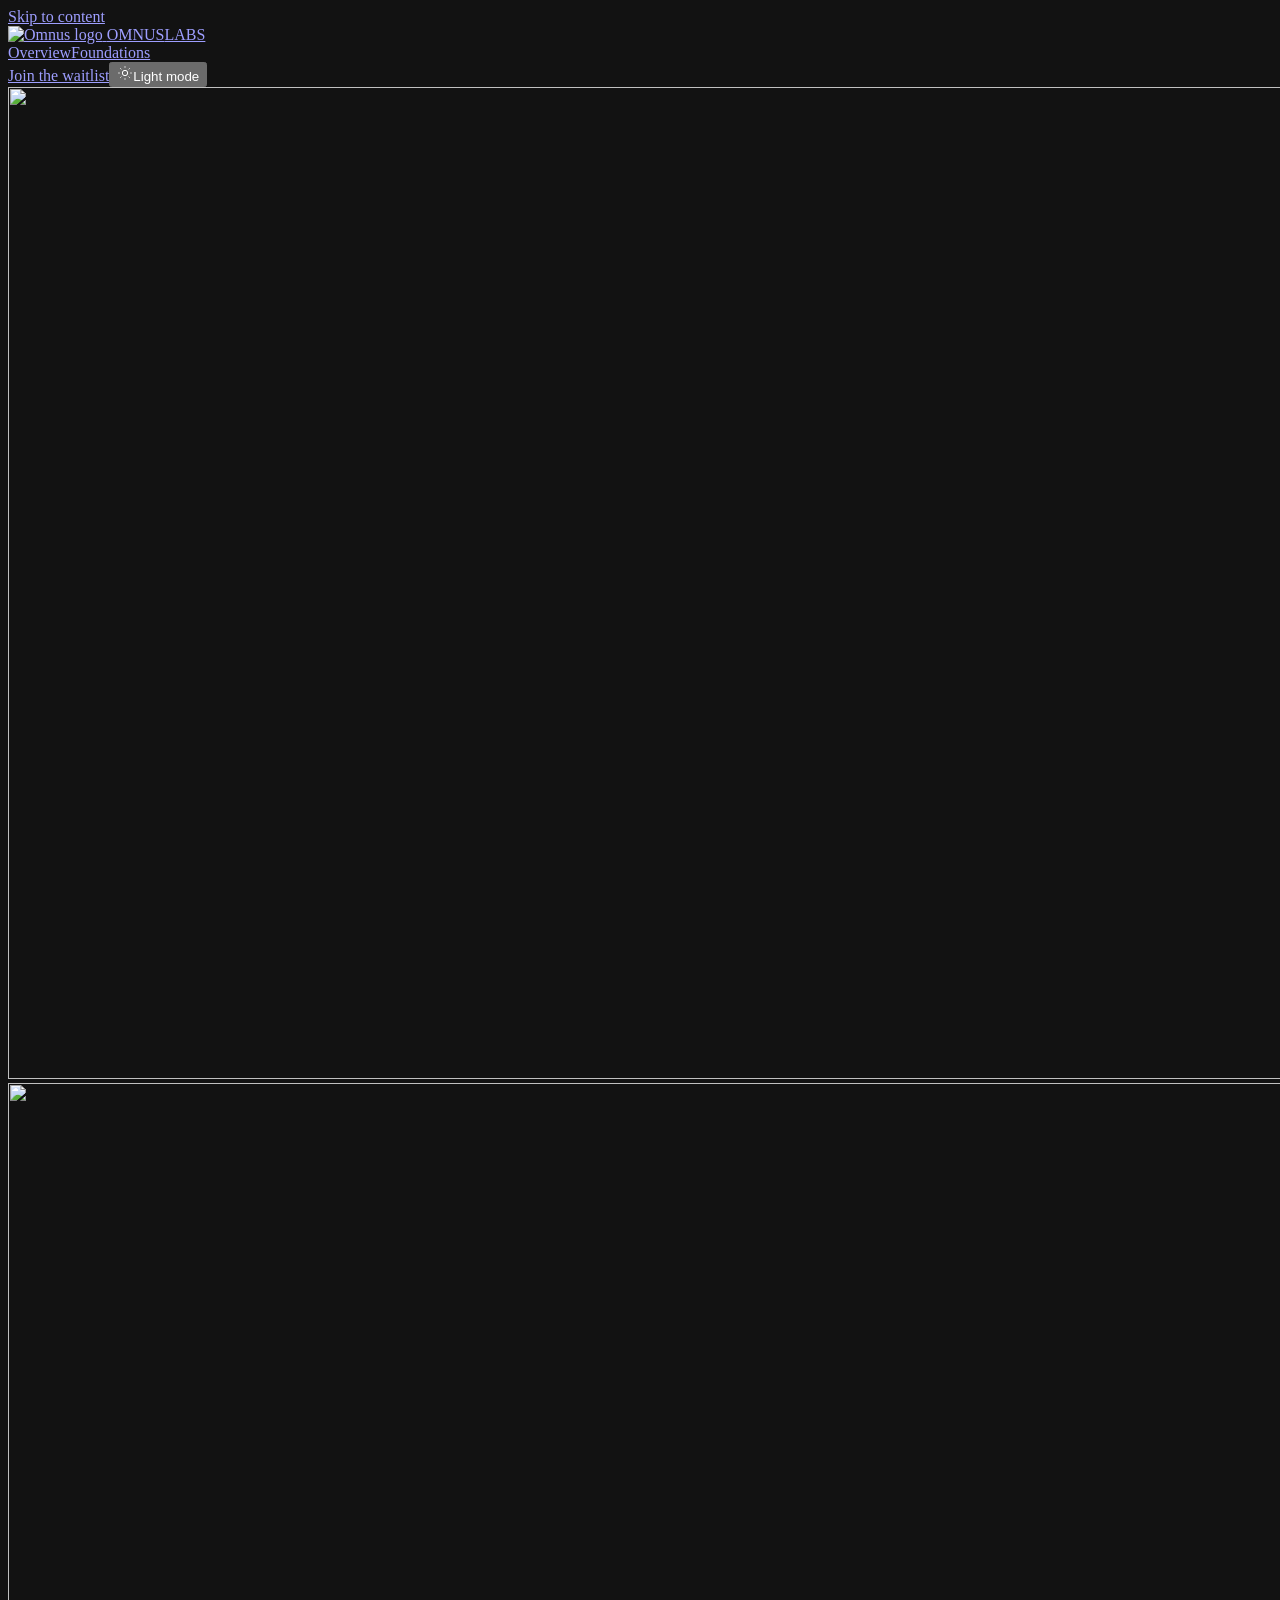
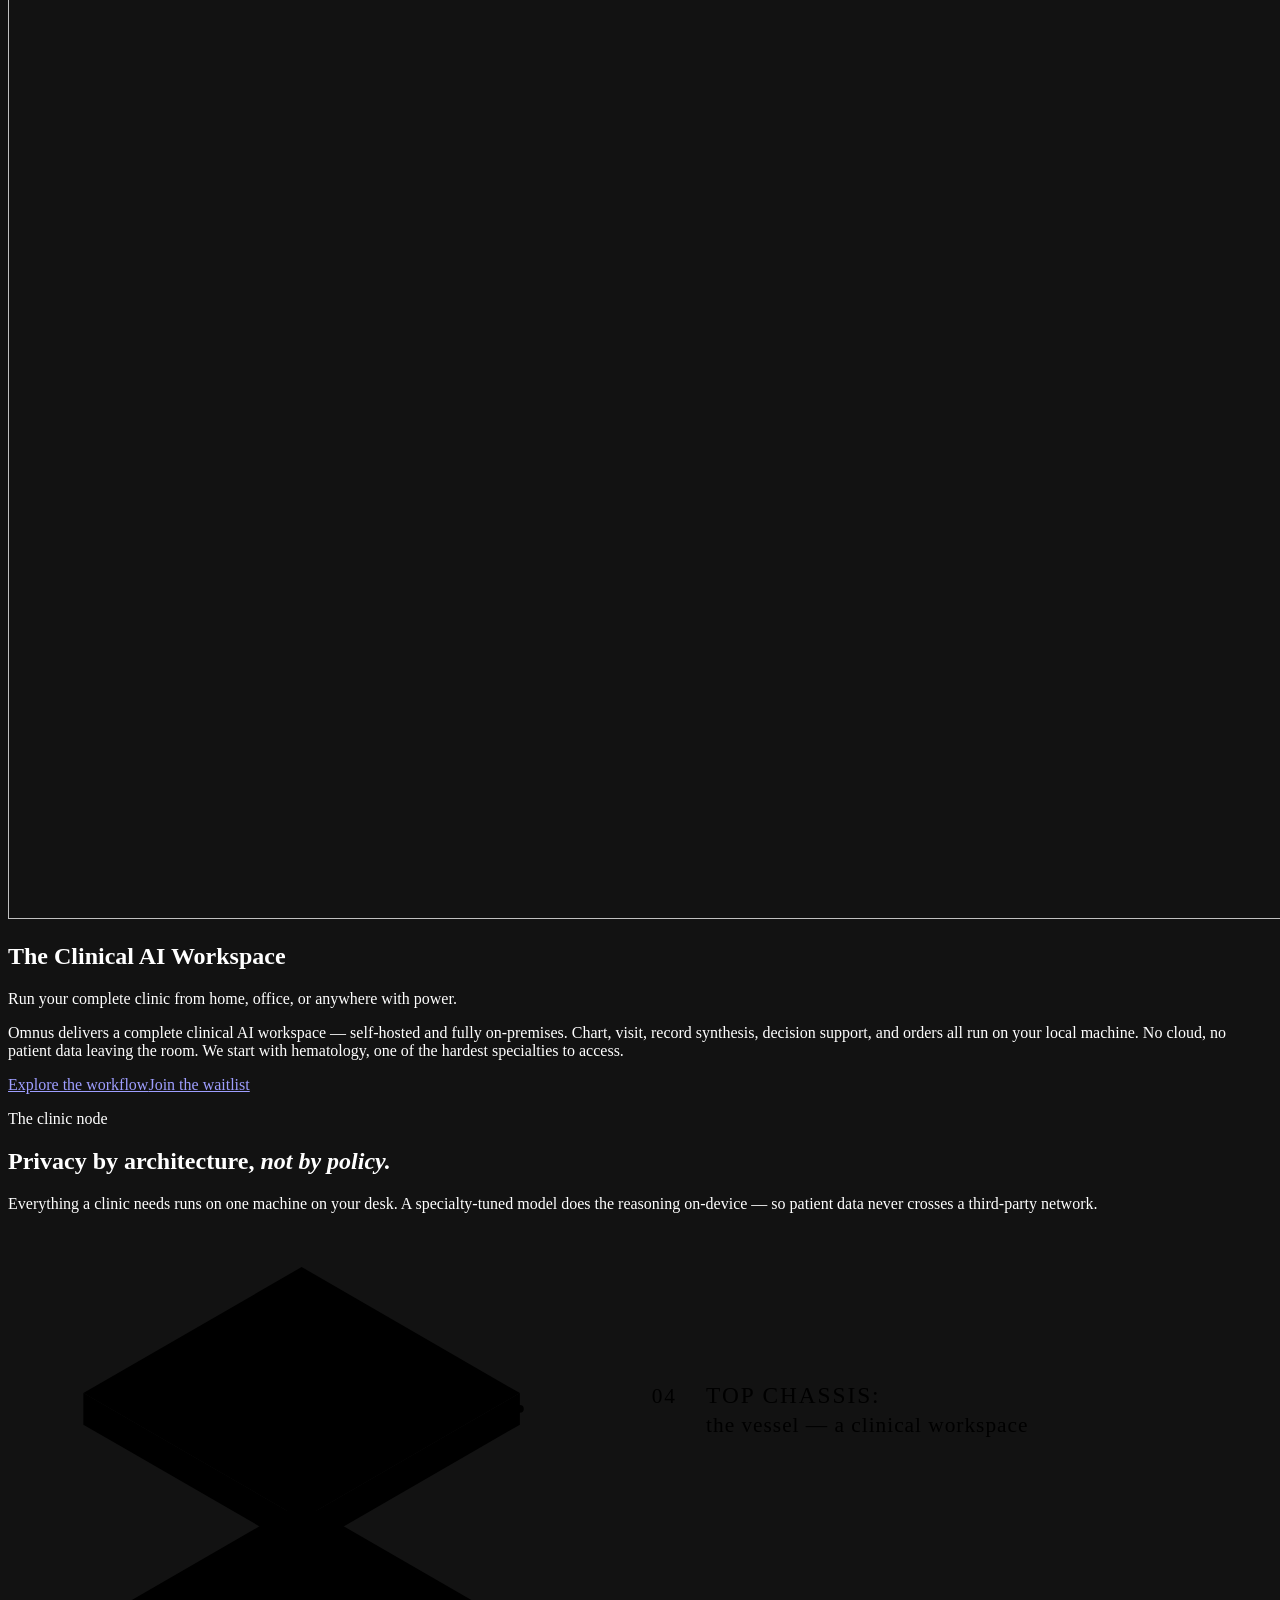
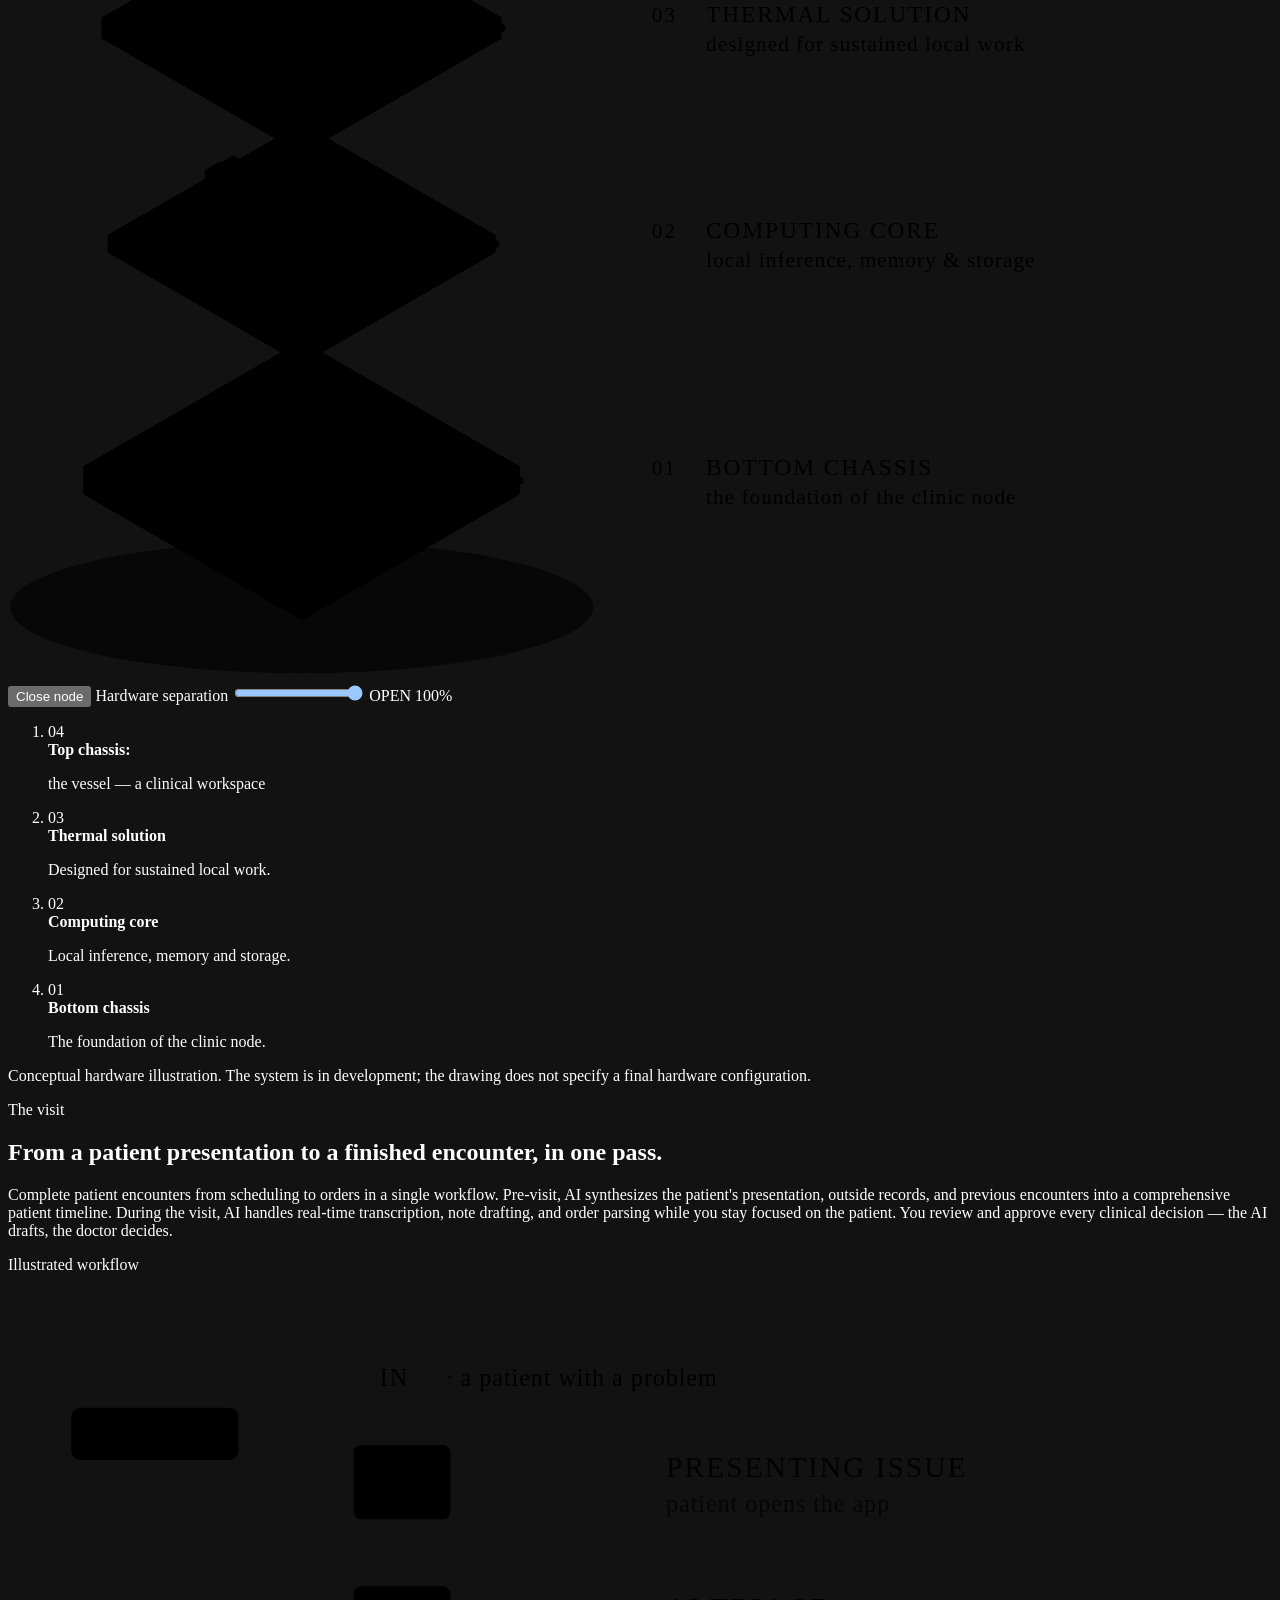
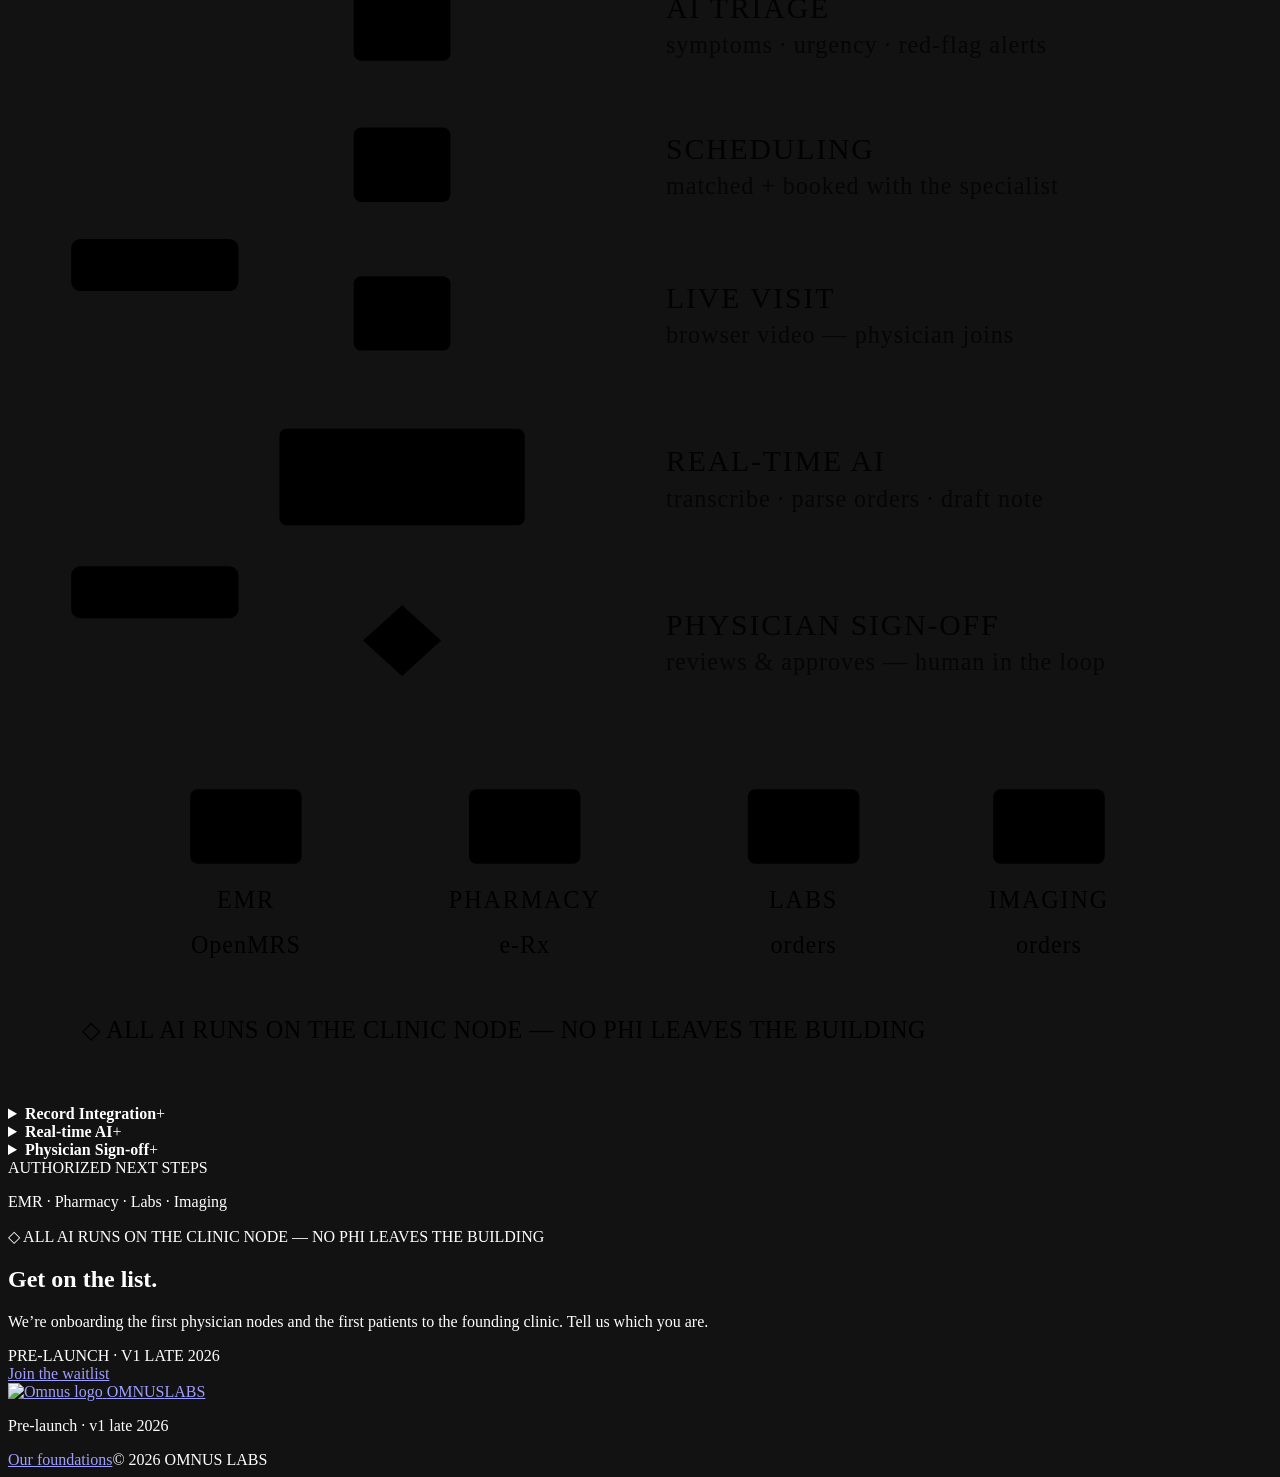
==== commit e51d56a4: "fix: polish workflow typography and spacing" ====
--- a/index.html
+++ b/index.html
@@ -12,8 +12,10 @@
       if (iconPath) favicon.setAttribute('href', iconPath);
       const toggle = document.querySelector('[data-theme-toggle]');
       if (toggle) {
-        toggle.setAttribute('aria-checked', String(theme === 'light'));
+        toggle.dataset.theme = theme;
+        toggle.querySelector('span').textContent = theme === 'light' ? 'Dark mode' : 'Light mode';
         toggle.title = `Switch to ${theme === 'light' ? 'dark' : 'light'} mode`;
+        toggle.setAttribute('aria-label', toggle.title);
       }
     };
     let theme = 'dark';
@@ -33,4 +35,4 @@
       });
     }, { once: true });
   })();
-</script><title>Omnus Labs — The Clinical AI Workspace</title><link rel="canonical" href="https://moodyproject.github.io/omnus-node-preview/"><link rel="preload" href="/omnus-node-preview/fonts/Inter.woff2" as="font" type="font/woff2" crossorigin><link rel="stylesheet" href="/omnus-node-preview/_astro/foundations.DSTfdDxc.css"></head><body> <a class="skip" href="#main">Skip to content</a> <svg width="0" height="0" aria-hidden="true" style="position:absolute"> <defs> <filter id="node-light-hero" x="0" y="0" width="100%" height="100%" color-interpolation-filters="sRGB"> <feColorMatrix type="matrix" values="0 0 0 0 0  0 0 0 0 0  0 0 0 0 0  .2126 .7152 .0722 0 0" result="luminance"></feColorMatrix> <feComponentTransfer in="luminance" result="detail"><feFuncA type="gamma" amplitude="1" exponent="0.65" offset="0"></feFuncA></feComponentTransfer> <feFlood flood-color="#0e655c" result="teal"></feFlood> <feComposite in="teal" in2="detail" operator="in"></feComposite> </filter> <filter id="node-light-logo" x="0" y="0" width="100%" height="100%" color-interpolation-filters="sRGB"> <feFlood flood-color="#0e655c" result="accent"></feFlood> <feComposite in="accent" in2="SourceAlpha" operator="in"></feComposite> </filter> </defs> </svg> <header class="header wrap hero-header"><a class="brand" href="/omnus-node-preview/" aria-label="Omnus Labs home"><!-- Transparent teal derivative; the original supplied JPEG is retained. --><span class="logo-lockup"> <span class="logo-mark"><img src="/omnus-node-preview/brand/omnus-logo-transparent.png" alt="Omnus logo" width="2560" height="2560" decoding="async"></span> <span class="logo-name">OMNUS<span>LABS</span></span> </span></a><nav aria-label="Main navigation"><a href="/omnus-node-preview/" aria-current="page">Overview</a><a href="/omnus-node-preview/foundations/">Foundations</a></nav><a class="button header-cta" href="https://docs.google.com/forms/d/e/1FAIpQLSdqk4U3abVCx0YrU2oJp3kHnbRKeUgRyvJa8PMbETZ-NQ64VA/viewform">Join the waitlist</a><button class="theme-toggle" data-theme-toggle type="button" role="switch" aria-label="Light mode" aria-checked="false" title="Switch to light mode" hidden><svg viewBox="0 0 24 24" width="16" height="16" fill="none" stroke="currentColor" stroke-width="1.5" aria-hidden="true"><circle cx="12" cy="12" r="4"></circle><path d="M12 2v2m0 16v2M2 12h2m16 0h2M5 5l1.5 1.5m11 11L19 19M5 19l1.5-1.5m11-11L19 5"></path></svg><span>Light mode</span></button></header> <main id="main"> <section class="hero source-hero"> <div class="orbital vortex-art" aria-hidden="true"> <img class="hero-art-dark" src="/omnus-node-preview/omnus-vortex-hd.png" alt="" width="1586" height="992" fetchpriority="high" decoding="async"> <img class="hero-art-light" src="/omnus-node-preview/omnus-hero-light.webp" alt="" width="2380" height="1436" fetchpriority="low" decoding="async"> </div> <div class="hero-content wrap"><div class="hero-copy"> <h1>The Clinical AI Workspace</h1> <p class="hero-subheading">Run your complete clinic from home, office, or anywhere with power.</p> <p class="hero-description">Omnus delivers a complete clinical AI workspace — self-hosted and fully on-premises. Chart, visit, record synthesis, decision support, and orders all run on your local machine. No cloud, no patient data leaving the room. We start with hematology, one of the hardest specialties to access.</p> <div class="actions"><a class="button" href="#workflow">Explore the workflow</a><a class="button" href="https://docs.google.com/forms/d/e/1FAIpQLSdqk4U3abVCx0YrU2oJp3kHnbRKeUgRyvJa8PMbETZ-NQ64VA/viewform">Join the waitlist</a></div></div></div> </section> <div class="technical-field"> <section class="hardware-section section wrap" id="hardware"> <div class="section-head source-section-head"> <div><p class="eyebrow">The clinic node</p><h2>Privacy by architecture, <em>not by policy.</em></h2></div> <p>Everything a clinic needs runs on one machine on your desk. A specialty-tuned model does the reasoning on-device — so patient data never crosses a third-party network.</p> </div> <div class="hardware-drawing"> <svg width="100%" viewBox="65 15 650 540" role="img" aria-label="Assembled clinic node opening into its components" class="hardware-svg" id="hardware-illustration"> <ellipse cx="216" cy="518" rx="150" ry="34" style="fill: color-mix(in srgb, var(--color-accent) 6%, transparent); opacity: 0.6;"></ellipse> <line x1="216" y1="120" x2="216" y2="470" style="stroke: var(--color-accent); stroke-width: 1; stroke-dasharray: 4, 5; opacity: 0.5;"></line> <g transform="translate(0,-0.0)" style="opacity: 1;" data-layer="0" class="hardware-layer"> <polygon points="328.233,445.6 216,510.400 216,524.8 328.233,460" style="fill: color-mix(in srgb, var(--color-paper) 94%, transparent); stroke: var(--color-accent); stroke-width: 1.2; stroke-linejoin: round;"></polygon> <polygon points="216,510.400 103.766,445.6 103.766,460 216,524.8" style="fill: color-mix(in srgb, var(--color-paper) 96%, transparent); stroke: var(--color-accent); stroke-width: 1.2; stroke-linejoin: round;"></polygon> <polygon points="216,380.8 328.233,445.6 216,510.400 103.766,445.6" style="fill: color-mix(in srgb, var(--color-paper) 98%, transparent); stroke: var(--color-accent); stroke-width: 1.2; stroke-linejoin: round;"></polygon> </g> <g transform="translate(0,-0.0)" style="opacity: 1;" data-layer="0" class="hardware-layer hardware-label"> <line x1="328.233" y1="452.8" x2="390" y2="452.8" style="stroke: var(--color-accent); stroke-width: 1;"></line> <circle cx="328.233" cy="452.8" r="2" style="fill: var(--color-accent);"></circle> <text x="396" y="449.8" font-family="var(--font-mono), monospace" font-size="11" letter-spacing="1" style="fill: color-mix(in srgb, var(--color-ink) 40%, transparent);">01</text> <text x="424" y="449.8" font-family="var(--font-mono), monospace" font-size="12" letter-spacing="1" style="fill: var(--color-accent);">BOTTOM CHASSIS</text> <text x="424" y="464.8" font-family="var(--font-mono), monospace" font-size="11" letter-spacing="0.5" style="fill: color-mix(in srgb, var(--color-ink) 50%, transparent);">the foundation of the clinic node</text> </g> <g transform="translate(0,-110)" style="opacity: 1;" data-layer="1" class="hardware-layer"> <polygon points="315.763,436.6 216,494.200 216,503.200 315.763,445.6" style="fill: color-mix(in srgb, var(--color-accent) 22%, transparent); stroke: var(--color-accent); stroke-width: 1.2; stroke-linejoin: round;"></polygon> <polygon points="216,494.200 116.236,436.6 116.236,445.6 216,503.200" style="fill: color-mix(in srgb, var(--color-accent) 30%, transparent); stroke: var(--color-accent); stroke-width: 1.2; stroke-linejoin: round;"></polygon> <polygon points="216,379 315.763,436.6 216,494.200 116.236,436.6" style="fill: color-mix(in srgb, var(--color-accent) 14%, transparent); stroke: var(--color-accent); stroke-width: 1.2; stroke-linejoin: round;"></polygon> <polygon points="232.367,435.88 216,445.33 216,446.05 232.367,436.6" style="fill: color-mix(in srgb, var(--color-accent) 26%, transparent); stroke: var(--color-accent); stroke-width: 1.2; stroke-linejoin: round;"></polygon> <polygon points="216,445.33 199.632,435.88 199.632,436.6 216,446.05" style="fill: color-mix(in srgb, var(--color-accent) 18%, transparent); stroke: var(--color-accent); stroke-width: 1.2; stroke-linejoin: round;"></polygon> <polygon points="216,426.43 232.367,435.88 216,445.33 199.632,435.88" style="fill: color-mix(in srgb, var(--color-accent) 12%, transparent); stroke: var(--color-accent); stroke-width: 1.2; stroke-linejoin: round;"></polygon> <polygon points="227.691,434.26 216,441.01 216,442.63 227.691,435.88" style="fill: color-mix(in srgb, var(--color-accent) 55%, transparent); stroke: var(--color-accent); stroke-width: 1.2; stroke-linejoin: round;"></polygon> <polygon points="216,441.01 204.309,434.26 204.309,435.88 216,442.63" style="fill: color-mix(in srgb, var(--color-accent) 45%, transparent); stroke: var(--color-accent); stroke-width: 1.2; stroke-linejoin: round;"></polygon> <polygon points="216,427.51 227.691,434.26 216,441.01 204.309,434.26" style="fill: color-mix(in srgb, var(--color-accent) 35%, transparent); stroke: var(--color-accent); stroke-width: 1.2; stroke-linejoin: round;"></polygon> <line x1="217.558" y1="428.409" x2="205.867" y2="435.159" style="stroke: color-mix(in srgb, var(--color-accent) 70%, transparent); stroke-width: 0.6;"></line> <line x1="214.441" y1="428.409" x2="226.132" y2="435.159" style="stroke: color-mix(in srgb, var(--color-accent) 70%, transparent); stroke-width: 0.6;"></line> <line x1="219.117" y1="429.31" x2="207.426" y2="436.06" style="stroke: color-mix(in srgb, var(--color-accent) 70%, transparent); stroke-width: 0.6;"></line> <line x1="212.882" y1="429.31" x2="224.573" y2="436.06" style="stroke: color-mix(in srgb, var(--color-accent) 70%, transparent); stroke-width: 0.6;"></line> <line x1="220.676" y1="430.21" x2="208.985" y2="436.96" style="stroke: color-mix(in srgb, var(--color-accent) 70%, transparent); stroke-width: 0.6;"></line> <line x1="211.323" y1="430.21" x2="223.014" y2="436.96" style="stroke: color-mix(in srgb, var(--color-accent) 70%, transparent); stroke-width: 0.6;"></line> <line x1="222.235" y1="431.11" x2="210.544" y2="437.86" style="stroke: color-mix(in srgb, var(--color-accent) 70%, transparent); stroke-width: 0.6;"></line> <line x1="209.764" y1="431.11" x2="221.455" y2="437.86" style="stroke: color-mix(in srgb, var(--color-accent) 70%, transparent); stroke-width: 0.6;"></line> <line x1="223.794" y1="432.01" x2="212.103" y2="438.76" style="stroke: color-mix(in srgb, var(--color-accent) 70%, transparent); stroke-width: 0.6;"></line> <line x1="208.206" y1="432.01" x2="219.897" y2="438.76" style="stroke: color-mix(in srgb, var(--color-accent) 70%, transparent); stroke-width: 0.6;"></line> <line x1="225.352" y1="432.909" x2="213.661" y2="439.659" style="stroke: color-mix(in srgb, var(--color-accent) 70%, transparent); stroke-width: 0.6;"></line> <line x1="206.647" y1="432.909" x2="218.338" y2="439.659" style="stroke: color-mix(in srgb, var(--color-accent) 70%, transparent); stroke-width: 0.6;"></line> <line x1="226.911" y1="433.81" x2="215.220" y2="440.56" style="stroke: color-mix(in srgb, var(--color-accent) 70%, transparent); stroke-width: 0.6;"></line> <line x1="205.088" y1="433.81" x2="216.779" y2="440.56" style="stroke: color-mix(in srgb, var(--color-accent) 70%, transparent); stroke-width: 0.6;"></line> <polygon points="212.103,418.227 213.661,418.6 213.661,422.650 212.103,422.277" style="fill: color-mix(in srgb, var(--color-accent) 30%, transparent); stroke: var(--color-accent); stroke-width: 0.6; stroke-linejoin: round;"></polygon> <polygon points="210.544,418.6 212.103,418.227 212.103,422.277 210.544,422.650" style="fill: color-mix(in srgb, var(--color-accent) 30%, transparent); stroke: var(--color-accent); stroke-width: 0.6; stroke-linejoin: round;"></polygon> <polygon points="209.898,419.5 210.544,418.6 210.544,422.650 209.898,423.55" style="fill: color-mix(in srgb, var(--color-accent) 30%, transparent); stroke: var(--color-accent); stroke-width: 0.6; stroke-linejoin: round;"></polygon> <polygon points="213.661,418.6 214.307,419.5 214.307,423.55 213.661,422.650" style="fill: color-mix(in srgb, var(--color-accent) 30%, transparent); stroke: var(--color-accent); stroke-width: 0.6; stroke-linejoin: round;"></polygon> <polygon points="210.544,420.400 209.898,419.5 209.898,423.55 210.544,424.450" style="fill: color-mix(in srgb, var(--color-accent) 30%, transparent); stroke: var(--color-accent); stroke-width: 0.6; stroke-linejoin: round;"></polygon> <polygon points="214.307,419.5 213.661,420.400 213.661,424.450 214.307,423.55" style="fill: color-mix(in srgb, var(--color-accent) 30%, transparent); stroke: var(--color-accent); stroke-width: 0.6; stroke-linejoin: round;"></polygon> <polygon points="213.661,420.400 212.103,420.772 212.103,424.822 213.661,424.450" style="fill: color-mix(in srgb, var(--color-accent) 30%, transparent); stroke: var(--color-accent); stroke-width: 0.6; stroke-linejoin: round;"></polygon> <polygon points="212.103,420.772 210.544,420.400 210.544,424.450 212.103,424.822" style="fill: color-mix(in srgb, var(--color-accent) 30%, transparent); stroke: var(--color-accent); stroke-width: 0.6; stroke-linejoin: round;"></polygon> <polygon points="213.661,420.400 212.103,420.772 210.544,420.400 209.898,419.5 210.544,418.6 212.103,418.227 213.661,418.6 214.307,419.5" style="fill: color-mix(in srgb, var(--color-accent) 55%, transparent); stroke: var(--color-accent); stroke-width: 0.6; stroke-linejoin: round;"></polygon> <polygon points="208.206,420.477 209.764,420.85 209.764,424.900 208.206,424.527" style="fill: color-mix(in srgb, var(--color-accent) 30%, transparent); stroke: var(--color-accent); stroke-width: 0.6; stroke-linejoin: round;"></polygon> <polygon points="206.647,420.85 208.206,420.477 208.206,424.527 206.647,424.900" style="fill: color-mix(in srgb, var(--color-accent) 30%, transparent); stroke: var(--color-accent); stroke-width: 0.6; stroke-linejoin: round;"></polygon> <polygon points="206.001,421.75 206.647,420.85 206.647,424.900 206.001,425.8" style="fill: color-mix(in srgb, var(--color-accent) 30%, transparent); stroke: var(--color-accent); stroke-width: 0.6; stroke-linejoin: round;"></polygon> <polygon points="209.764,420.85 210.410,421.75 210.410,425.8 209.764,424.900" style="fill: color-mix(in srgb, var(--color-accent) 30%, transparent); stroke: var(--color-accent); stroke-width: 0.6; stroke-linejoin: round;"></polygon> <polygon points="206.647,422.650 206.001,421.75 206.001,425.8 206.647,426.700" style="fill: color-mix(in srgb, var(--color-accent) 30%, transparent); stroke: var(--color-accent); stroke-width: 0.6; stroke-linejoin: round;"></polygon> <polygon points="210.410,421.75 209.764,422.650 209.764,426.700 210.410,425.8" style="fill: color-mix(in srgb, var(--color-accent) 30%, transparent); stroke: var(--color-accent); stroke-width: 0.6; stroke-linejoin: round;"></polygon> <polygon points="209.764,422.650 208.206,423.022 208.206,427.072 209.764,426.700" style="fill: color-mix(in srgb, var(--color-accent) 30%, transparent); stroke: var(--color-accent); stroke-width: 0.6; stroke-linejoin: round;"></polygon> <polygon points="208.206,423.022 206.647,422.650 206.647,426.700 208.206,427.072" style="fill: color-mix(in srgb, var(--color-accent) 30%, transparent); stroke: var(--color-accent); stroke-width: 0.6; stroke-linejoin: round;"></polygon> <polygon points="209.764,422.650 208.206,423.022 206.647,422.650 206.001,421.75 206.647,420.85 208.206,420.477 209.764,420.85 210.410,421.75" style="fill: color-mix(in srgb, var(--color-accent) 55%, transparent); stroke: var(--color-accent); stroke-width: 0.6; stroke-linejoin: round;"></polygon> <polygon points="204.309,422.727 205.867,423.1 205.867,427.150 204.309,426.777" style="fill: color-mix(in srgb, var(--color-accent) 30%, transparent); stroke: var(--color-accent); stroke-width: 0.6; stroke-linejoin: round;"></polygon> <polygon points="202.750,423.1 204.309,422.727 204.309,426.777 202.750,427.150" style="fill: color-mix(in srgb, var(--color-accent) 30%, transparent); stroke: var(--color-accent); stroke-width: 0.6; stroke-linejoin: round;"></polygon> <polygon points="202.104,424 202.750,423.1 202.750,427.150 202.104,428.05" style="fill: color-mix(in srgb, var(--color-accent) 30%, transparent); stroke: var(--color-accent); stroke-width: 0.6; stroke-linejoin: round;"></polygon> <polygon points="205.867,423.1 206.513,424 206.513,428.05 205.867,427.150" style="fill: color-mix(in srgb, var(--color-accent) 30%, transparent); stroke: var(--color-accent); stroke-width: 0.6; stroke-linejoin: round;"></polygon> <polygon points="202.750,424.900 202.104,424 202.104,428.05 202.750,428.950" style="fill: color-mix(in srgb, var(--color-accent) 30%, transparent); stroke: var(--color-accent); stroke-width: 0.6; stroke-linejoin: round;"></polygon> <polygon points="206.513,424 205.867,424.900 205.867,428.950 206.513,428.05" style="fill: color-mix(in srgb, var(--color-accent) 30%, transparent); stroke: var(--color-accent); stroke-width: 0.6; stroke-linejoin: round;"></polygon> <polygon points="205.867,424.900 204.309,425.272 204.309,429.322 205.867,428.950" style="fill: color-mix(in srgb, var(--color-accent) 30%, transparent); stroke: var(--color-accent); stroke-width: 0.6; stroke-linejoin: round;"></polygon> <polygon points="204.309,425.272 202.750,424.900 202.750,428.950 204.309,429.322" style="fill: color-mix(in srgb, var(--color-accent) 30%, transparent); stroke: var(--color-accent); stroke-width: 0.6; stroke-linejoin: round;"></polygon> <polygon points="205.867,424.900 204.309,425.272 202.750,424.900 202.104,424 202.750,423.1 204.309,422.727 205.867,423.1 206.513,424" style="fill: color-mix(in srgb, var(--color-accent) 55%, transparent); stroke: var(--color-accent); stroke-width: 0.6; stroke-linejoin: round;"></polygon> <polygon points="200.412,424.977 201.970,425.35 201.970,429.400 200.412,429.027" style="fill: color-mix(in srgb, var(--color-accent) 30%, transparent); stroke: var(--color-accent); stroke-width: 0.6; stroke-linejoin: round;"></polygon> <polygon points="198.853,425.35 200.412,424.977 200.412,429.027 198.853,429.400" style="fill: color-mix(in srgb, var(--color-accent) 30%, transparent); stroke: var(--color-accent); stroke-width: 0.6; stroke-linejoin: round;"></polygon> <polygon points="201.970,425.35 202.616,426.25 202.616,430.3 201.970,429.400" style="fill: color-mix(in srgb, var(--color-accent) 30%, transparent); stroke: var(--color-accent); stroke-width: 0.6; stroke-linejoin: round;"></polygon> <polygon points="198.207,426.25 198.853,425.35 198.853,429.400 198.207,430.3" style="fill: color-mix(in srgb, var(--color-accent) 30%, transparent); stroke: var(--color-accent); stroke-width: 0.6; stroke-linejoin: round;"></polygon> <polygon points="198.853,427.150 198.207,426.25 198.207,430.3 198.853,431.200" style="fill: color-mix(in srgb, var(--color-accent) 30%, transparent); stroke: var(--color-accent); stroke-width: 0.6; stroke-linejoin: round;"></polygon> <polygon points="202.616,426.25 201.970,427.150 201.970,431.200 202.616,430.3" style="fill: color-mix(in srgb, var(--color-accent) 30%, transparent); stroke: var(--color-accent); stroke-width: 0.6; stroke-linejoin: round;"></polygon> <polygon points="201.970,427.150 200.412,427.522 200.412,431.572 201.970,431.200" style="fill: color-mix(in srgb, var(--color-accent) 30%, transparent); stroke: var(--color-accent); stroke-width: 0.6; stroke-linejoin: round;"></polygon> <polygon points="200.412,427.522 198.853,427.150 198.853,431.200 200.412,431.572" style="fill: color-mix(in srgb, var(--color-accent) 30%, transparent); stroke: var(--color-accent); stroke-width: 0.6; stroke-linejoin: round;"></polygon> <polygon points="201.970,427.150 200.412,427.522 198.853,427.150 198.207,426.25 198.853,425.35 200.412,424.977 201.970,425.35 202.616,426.25" style="fill: color-mix(in srgb, var(--color-accent) 55%, transparent); stroke: var(--color-accent); stroke-width: 0.6; stroke-linejoin: round;"></polygon> <polygon points="194.956,427.6 196.515,427.227 196.515,431.277 194.956,431.650" style="fill: color-mix(in srgb, var(--color-accent) 30%, transparent); stroke: var(--color-accent); stroke-width: 0.6; stroke-linejoin: round;"></polygon> <polygon points="196.515,427.227 198.073,427.6 198.073,431.650 196.515,431.277" style="fill: color-mix(in srgb, var(--color-accent) 30%, transparent); stroke: var(--color-accent); stroke-width: 0.6; stroke-linejoin: round;"></polygon> <polygon points="198.073,427.6 198.719,428.5 198.719,432.55 198.073,431.650" style="fill: color-mix(in srgb, var(--color-accent) 30%, transparent); stroke: var(--color-accent); stroke-width: 0.6; stroke-linejoin: round;"></polygon> <polygon points="194.310,428.5 194.956,427.6 194.956,431.650 194.310,432.55" style="fill: color-mix(in srgb, var(--color-accent) 30%, transparent); stroke: var(--color-accent); stroke-width: 0.6; stroke-linejoin: round;"></polygon> <polygon points="194.956,429.400 194.310,428.5 194.310,432.55 194.956,433.450" style="fill: color-mix(in srgb, var(--color-accent) 30%, transparent); stroke: var(--color-accent); stroke-width: 0.6; stroke-linejoin: round;"></polygon> <polygon points="198.719,428.5 198.073,429.400 198.073,433.450 198.719,432.55" style="fill: color-mix(in srgb, var(--color-accent) 30%, transparent); stroke: var(--color-accent); stroke-width: 0.6; stroke-linejoin: round;"></polygon> <polygon points="198.073,429.400 196.515,429.772 196.515,433.822 198.073,433.450" style="fill: color-mix(in srgb, var(--color-accent) 30%, transparent); stroke: var(--color-accent); stroke-width: 0.6; stroke-linejoin: round;"></polygon> <polygon points="196.515,429.772 194.956,429.400 194.956,433.450 196.515,433.822" style="fill: color-mix(in srgb, var(--color-accent) 30%, transparent); stroke: var(--color-accent); stroke-width: 0.6; stroke-linejoin: round;"></polygon> <polygon points="198.073,429.400 196.515,429.772 194.956,429.400 194.310,428.5 194.956,427.6 196.515,427.227 198.073,427.6 198.719,428.5" style="fill: color-mix(in srgb, var(--color-accent) 55%, transparent); stroke: var(--color-accent); stroke-width: 0.6; stroke-linejoin: round;"></polygon> <polygon points="191.059,429.85 192.618,429.477 192.618,433.527 191.059,433.900" style="fill: color-mix(in srgb, var(--color-accent) 30%, transparent); stroke: var(--color-accent); stroke-width: 0.6; stroke-linejoin: round;"></polygon> <polygon points="192.618,429.477 194.176,429.85 194.176,433.900 192.618,433.527" style="fill: color-mix(in srgb, var(--color-accent) 30%, transparent); stroke: var(--color-accent); stroke-width: 0.6; stroke-linejoin: round;"></polygon> <polygon points="194.176,429.85 194.822,430.75 194.822,434.8 194.176,433.900" style="fill: color-mix(in srgb, var(--color-accent) 30%, transparent); stroke: var(--color-accent); stroke-width: 0.6; stroke-linejoin: round;"></polygon> <polygon points="190.413,430.75 191.059,429.85 191.059,433.900 190.413,434.8" style="fill: color-mix(in srgb, var(--color-accent) 30%, transparent); stroke: var(--color-accent); stroke-width: 0.6; stroke-linejoin: round;"></polygon> <polygon points="191.059,431.650 190.413,430.75 190.413,434.8 191.059,435.700" style="fill: color-mix(in srgb, var(--color-accent) 30%, transparent); stroke: var(--color-accent); stroke-width: 0.6; stroke-linejoin: round;"></polygon> <polygon points="194.822,430.75 194.176,431.650 194.176,435.700 194.822,434.8" style="fill: color-mix(in srgb, var(--color-accent) 30%, transparent); stroke: var(--color-accent); stroke-width: 0.6; stroke-linejoin: round;"></polygon> <polygon points="194.176,431.650 192.618,432.022 192.618,436.072 194.176,435.700" style="fill: color-mix(in srgb, var(--color-accent) 30%, transparent); stroke: var(--color-accent); stroke-width: 0.6; stroke-linejoin: round;"></polygon> <polygon points="192.618,432.022 191.059,431.650 191.059,435.700 192.618,436.072" style="fill: color-mix(in srgb, var(--color-accent) 30%, transparent); stroke: var(--color-accent); stroke-width: 0.6; stroke-linejoin: round;"></polygon> <polygon points="194.176,431.650 192.618,432.022 191.059,431.650 190.413,430.75 191.059,429.85 192.618,429.477 194.176,429.85 194.822,430.75" style="fill: color-mix(in srgb, var(--color-accent) 55%, transparent); stroke: var(--color-accent); stroke-width: 0.6; stroke-linejoin: round;"></polygon> <polygon points="211.323,416.35 183.265,432.55 183.265,433.900 211.323,417.700" style="fill: color-mix(in srgb, var(--color-accent) 35%, transparent); stroke: var(--color-accent); stroke-width: 1.2; stroke-linejoin: round;"></polygon> <polygon points="183.265,432.55 177.03,428.95 177.03,430.3 183.265,433.900" style="fill: color-mix(in srgb, var(--color-accent) 25%, transparent); stroke: var(--color-accent); stroke-width: 1.2; stroke-linejoin: round;"></polygon> <polygon points="205.088,412.75 211.323,416.35 183.265,432.55 177.03,428.95" style="fill: color-mix(in srgb, var(--color-accent) 20%, transparent); stroke: var(--color-accent); stroke-width: 1.2; stroke-linejoin: round;"></polygon> <polygon points="254.97,441.55 226.911,457.75 226.911,459.1 254.97,442.900" style="fill: color-mix(in srgb, var(--color-accent) 35%, transparent); stroke: var(--color-accent); stroke-width: 1.2; stroke-linejoin: round;"></polygon> <polygon points="226.911,457.75 220.676,454.15 220.676,455.5 226.911,459.1" style="fill: color-mix(in srgb, var(--color-accent) 25%, transparent); stroke: var(--color-accent); stroke-width: 1.2; stroke-linejoin: round;"></polygon> <polygon points="248.734,437.95 254.97,441.55 226.911,457.75 220.676,454.15" style="fill: color-mix(in srgb, var(--color-accent) 20%, transparent); stroke: var(--color-accent); stroke-width: 1.2; stroke-linejoin: round;"></polygon> <polygon points="207.426,416.53 203.529,418.78 203.529,419.5 207.426,417.25" style="fill: color-mix(in srgb, var(--color-accent) 55%, transparent); stroke: var(--color-accent); stroke-width: 1.2; stroke-linejoin: round;"></polygon> <polygon points="203.529,418.78 199.632,416.53 199.632,417.25 203.529,419.5" style="fill: color-mix(in srgb, var(--color-accent) 45%, transparent); stroke: var(--color-accent); stroke-width: 1.2; stroke-linejoin: round;"></polygon> <polygon points="203.529,414.28 207.426,416.53 203.529,418.78 199.632,416.53" style="fill: color-mix(in srgb, var(--color-accent) 35%, transparent); stroke: var(--color-accent); stroke-width: 1.2; stroke-linejoin: round;"></polygon> <polygon points="251.073,441.729 247.176,443.979 247.176,444.7 251.073,442.45" style="fill: color-mix(in srgb, var(--color-accent) 55%, transparent); stroke: var(--color-accent); stroke-width: 1.2; stroke-linejoin: round;"></polygon> <polygon points="247.176,443.979 243.279,441.729 243.279,442.45 247.176,444.7" style="fill: color-mix(in srgb, var(--color-accent) 45%, transparent); stroke: var(--color-accent); stroke-width: 1.2; stroke-linejoin: round;"></polygon> <polygon points="247.176,439.479 251.073,441.729 247.176,443.979 243.279,441.729" style="fill: color-mix(in srgb, var(--color-accent) 35%, transparent); stroke: var(--color-accent); stroke-width: 1.2; stroke-linejoin: round;"></polygon> <polygon points="201.191,420.13 197.294,422.38 197.294,423.1 201.191,420.85" style="fill: color-mix(in srgb, var(--color-accent) 55%, transparent); stroke: var(--color-accent); stroke-width: 1.2; stroke-linejoin: round;"></polygon> <polygon points="197.294,422.38 193.397,420.13 193.397,420.85 197.294,423.1" style="fill: color-mix(in srgb, var(--color-accent) 45%, transparent); stroke: var(--color-accent); stroke-width: 1.2; stroke-linejoin: round;"></polygon> <polygon points="197.294,417.88 201.191,420.13 197.294,422.38 193.397,420.13" style="fill: color-mix(in srgb, var(--color-accent) 35%, transparent); stroke: var(--color-accent); stroke-width: 1.2; stroke-linejoin: round;"></polygon> <polygon points="244.837,445.33 240.940,447.58 240.940,448.3 244.837,446.05" style="fill: color-mix(in srgb, var(--color-accent) 55%, transparent); stroke: var(--color-accent); stroke-width: 1.2; stroke-linejoin: round;"></polygon> <polygon points="240.940,447.58 237.043,445.33 237.043,446.05 240.940,448.3" style="fill: color-mix(in srgb, var(--color-accent) 45%, transparent); stroke: var(--color-accent); stroke-width: 1.2; stroke-linejoin: round;"></polygon> <polygon points="240.940,443.08 244.837,445.33 240.940,447.58 237.043,445.33" style="fill: color-mix(in srgb, var(--color-accent) 35%, transparent); stroke: var(--color-accent); stroke-width: 1.2; stroke-linejoin: round;"></polygon> <polygon points="194.956,423.729 191.059,425.979 191.059,426.7 194.956,424.45" style="fill: color-mix(in srgb, var(--color-accent) 55%, transparent); stroke: var(--color-accent); stroke-width: 1.2; stroke-linejoin: round;"></polygon> <polygon points="191.059,425.979 187.162,423.729 187.162,424.45 191.059,426.7" style="fill: color-mix(in srgb, var(--color-accent) 45%, transparent); stroke: var(--color-accent); stroke-width: 1.2; stroke-linejoin: round;"></polygon> <polygon points="191.059,421.479 194.956,423.729 191.059,425.979 187.162,423.729" style="fill: color-mix(in srgb, var(--color-accent) 35%, transparent); stroke: var(--color-accent); stroke-width: 1.2; stroke-linejoin: round;"></polygon> <polygon points="238.602,448.929 234.705,451.179 234.705,451.9 238.602,449.65" style="fill: color-mix(in srgb, var(--color-accent) 55%, transparent); stroke: var(--color-accent); stroke-width: 1.2; stroke-linejoin: round;"></polygon> <polygon points="234.705,451.179 230.808,448.929 230.808,449.65 234.705,451.9" style="fill: color-mix(in srgb, var(--color-accent) 45%, transparent); stroke: var(--color-accent); stroke-width: 1.2; stroke-linejoin: round;"></polygon> <polygon points="234.705,446.679 238.602,448.929 234.705,451.179 230.808,448.929" style="fill: color-mix(in srgb, var(--color-accent) 35%, transparent); stroke: var(--color-accent); stroke-width: 1.2; stroke-linejoin: round;"></polygon> <polygon points="188.721,427.33 184.824,429.58 184.824,430.3 188.721,428.05" style="fill: color-mix(in srgb, var(--color-accent) 55%, transparent); stroke: var(--color-accent); stroke-width: 1.2; stroke-linejoin: round;"></polygon> <polygon points="184.824,429.58 180.927,427.33 180.927,428.05 184.824,430.3" style="fill: color-mix(in srgb, var(--color-accent) 45%, transparent); stroke: var(--color-accent); stroke-width: 1.2; stroke-linejoin: round;"></polygon> <polygon points="184.824,425.08 188.721,427.33 184.824,429.58 180.927,427.33" style="fill: color-mix(in srgb, var(--color-accent) 35%, transparent); stroke: var(--color-accent); stroke-width: 1.2; stroke-linejoin: round;"></polygon> <polygon points="232.367,452.53 228.470,454.78 228.470,455.5 232.367,453.25" style="fill: color-mix(in srgb, var(--color-accent) 55%, transparent); stroke: var(--color-accent); stroke-width: 1.2; stroke-linejoin: round;"></polygon> <polygon points="228.470,454.78 224.573,452.53 224.573,453.25 228.470,455.5" style="fill: color-mix(in srgb, var(--color-accent) 45%, transparent); stroke: var(--color-accent); stroke-width: 1.2; stroke-linejoin: round;"></polygon> <polygon points="228.470,450.28 232.367,452.53 228.470,454.78 224.573,452.53" style="fill: color-mix(in srgb, var(--color-accent) 35%, transparent); stroke: var(--color-accent); stroke-width: 1.2; stroke-linejoin: round;"></polygon> <polygon points="257.308,426.700 249.514,431.200 249.514,433.450 257.308,428.950" style="fill: color-mix(in srgb, var(--color-accent) 32%, transparent); stroke: var(--color-accent); stroke-width: 1.2; stroke-linejoin: round;"></polygon> <polygon points="249.514,431.200 221.455,415 221.455,417.25 249.514,433.450" style="fill: color-mix(in srgb, var(--color-accent) 22%, transparent); stroke: var(--color-accent); stroke-width: 1.2; stroke-linejoin: round;"></polygon> <polygon points="229.249,410.5 257.308,426.700 249.514,431.200 221.455,415" style="fill: color-mix(in srgb, var(--color-accent) 18%, transparent); stroke: var(--color-accent); stroke-width: 1.2; stroke-linejoin: round;"></polygon> <line x1="230.029" y1="413.56" x2="251.852" y2="426.159" style="stroke: color-mix(in srgb, var(--color-accent) 50%, transparent); stroke-width: 0.8;"></line> <line x1="228.470" y1="414.46" x2="250.293" y2="427.06" style="stroke: color-mix(in srgb, var(--color-accent) 50%, transparent); stroke-width: 0.8;"></line> <line x1="226.911" y1="415.36" x2="248.734" y2="427.96" style="stroke: color-mix(in srgb, var(--color-accent) 50%, transparent); stroke-width: 0.8;"></line> <polygon points="264.322,433 256.528,437.5 256.528,441.1 264.322,436.6" style="fill: color-mix(in srgb, var(--color-accent) 30%, transparent); stroke: var(--color-accent); stroke-width: 1.2; stroke-linejoin: round;"></polygon> <polygon points="256.528,437.5 251.852,434.8 251.852,438.400 256.528,441.1" style="fill: color-mix(in srgb, var(--color-accent) 20%, transparent); stroke: var(--color-accent); stroke-width: 1.2; stroke-linejoin: round;"></polygon> <polygon points="259.646,430.3 264.322,433 256.528,437.5 251.852,434.8" style="fill: color-mix(in srgb, var(--color-accent) 15%, transparent); stroke: var(--color-accent); stroke-width: 1.2; stroke-linejoin: round;"></polygon> <polygon points="184.824,397.9 178.588,401.5 178.588,404.200 184.824,400.6" style="fill: color-mix(in srgb, var(--color-accent) 35%, transparent); stroke: var(--color-accent); stroke-width: 1.2; stroke-linejoin: round;"></polygon> <polygon points="178.588,401.5 174.691,399.25 174.691,401.950 178.588,404.200" style="fill: color-mix(in srgb, var(--color-accent) 25%, transparent); stroke: var(--color-accent); stroke-width: 1.2; stroke-linejoin: round;"></polygon> <polygon points="180.927,395.65 184.824,397.9 178.588,401.5 174.691,399.25" style="fill: color-mix(in srgb, var(--color-accent) 20%, transparent); stroke: var(--color-accent); stroke-width: 1.2; stroke-linejoin: round;"></polygon> <polygon points="177.809,401.05 170.015,405.55 170.015,409.150 177.809,404.650" style="fill: color-mix(in srgb, var(--color-accent) 35%, transparent); stroke: var(--color-accent); stroke-width: 1.2; stroke-linejoin: round;"></polygon> <polygon points="170.015,405.55 166.118,403.3 166.118,406.900 170.015,409.150" style="fill: color-mix(in srgb, var(--color-accent) 25%, transparent); stroke: var(--color-accent); stroke-width: 1.2; stroke-linejoin: round;"></polygon> <polygon points="173.912,398.8 177.809,401.05 170.015,405.55 166.118,403.3" style="fill: color-mix(in srgb, var(--color-accent) 20%, transparent); stroke: var(--color-accent); stroke-width: 1.2; stroke-linejoin: round;"></polygon> <polygon points="206.647,449.2 197.294,454.6 197.294,458.200 206.647,452.8" style="fill: color-mix(in srgb, var(--color-accent) 30%, transparent); stroke: var(--color-accent); stroke-width: 1.2; stroke-linejoin: round;"></polygon> <polygon points="197.294,454.6 178.588,443.8 178.588,447.400 197.294,458.200" style="fill: color-mix(in srgb, var(--color-accent) 20%, transparent); stroke: var(--color-accent); stroke-width: 1.2; stroke-linejoin: round;"></polygon> <polygon points="187.941,438.4 206.647,449.2 197.294,454.6 178.588,443.8" style="fill: color-mix(in srgb, var(--color-accent) 15%, transparent); stroke: var(--color-accent); stroke-width: 1.2; stroke-linejoin: round;"></polygon> </g> <g transform="translate(0,-110)" style="opacity: 1;" data-layer="1" class="hardware-layer hardware-label"> <line x1="315.763" y1="441.1" x2="390" y2="441.1" style="stroke: var(--color-accent); stroke-width: 1;"></line> <circle cx="315.763" cy="441.1" r="2" style="fill: var(--color-accent);"></circle> <text x="396" y="438.1" font-family="var(--font-mono), monospace" font-size="11" letter-spacing="1" style="fill: color-mix(in srgb, var(--color-ink) 40%, transparent);">02</text> <text x="424" y="438.1" font-family="var(--font-mono), monospace" font-size="12" letter-spacing="1" style="fill: var(--color-accent);">COMPUTING CORE</text> <text x="424" y="453.1" font-family="var(--font-mono), monospace" font-size="11" letter-spacing="0.5" style="fill: color-mix(in srgb, var(--color-ink) 50%, transparent);">local inference, memory &amp; storage</text> </g> <g transform="translate(0,-220)" style="opacity: 1;" data-layer="2" class="hardware-layer"> <polygon points="318.880,434.8 216,494.2 216,505 318.880,445.6" style="fill: color-mix(in srgb, var(--color-accent) 12%, transparent); stroke: var(--color-accent); stroke-width: 1.2; stroke-linejoin: round;"></polygon> <polygon points="216,494.2 113.119,434.8 113.119,445.6 216,505" style="fill: color-mix(in srgb, var(--color-accent) 18%, transparent); stroke: var(--color-accent); stroke-width: 1.2; stroke-linejoin: round;"></polygon> <polygon points="216,375.400 318.880,434.8 216,494.2 113.119,434.8" style="fill: color-mix(in srgb, var(--color-accent) 5%, transparent); stroke: var(--color-accent); stroke-width: 1.2; stroke-linejoin: round;"></polygon> <ellipse cx="216" cy="434.71" rx="15.588" ry="9" style="fill: color-mix(in srgb, var(--color-accent) 8%, transparent); stroke: var(--color-accent); stroke-width: 1;"></ellipse> <ellipse cx="216" cy="434.71" rx="4.676" ry="2.7" style="fill: color-mix(in srgb, var(--color-accent) 25%, transparent); stroke: var(--color-accent); stroke-width: 1;"></ellipse> <line x1="220.676" y1="437.409" x2="226.122" y2="444.562" style="stroke: var(--color-accent); stroke-width: 0.8;"></line> <line x1="217.711" y1="438.398" x2="216.234" y2="446.164" style="stroke: var(--color-accent); stroke-width: 0.8;"></line> <line x1="214.288" y1="438.398" x2="206.283" y2="444.697" style="stroke: var(--color-accent); stroke-width: 0.8;"></line> <line x1="211.323" y1="437.409" x2="198.936" y2="440.554" style="stroke: var(--color-accent); stroke-width: 0.8;"></line> <line x1="209.611" y1="435.698" x2="196.161" y2="434.845" style="stroke: var(--color-accent); stroke-width: 0.8;"></line> <line x1="209.611" y1="433.721" x2="198.701" y2="429.099" style="stroke: var(--color-accent); stroke-width: 0.8;"></line> <line x1="211.323" y1="432.01" x2="205.877" y2="424.857" style="stroke: var(--color-accent); stroke-width: 0.8;"></line> <line x1="214.288" y1="431.021" x2="215.765" y2="423.255" style="stroke: var(--color-accent); stroke-width: 0.8;"></line> <line x1="217.711" y1="431.021" x2="225.716" y2="424.722" style="stroke: var(--color-accent); stroke-width: 0.8;"></line> <line x1="220.676" y1="432.01" x2="233.063" y2="428.865" style="stroke: var(--color-accent); stroke-width: 0.8;"></line> <line x1="222.388" y1="433.721" x2="235.838" y2="434.574" style="stroke: var(--color-accent); stroke-width: 0.8;"></line> <line x1="222.388" y1="435.698" x2="233.298" y2="440.320" style="stroke: var(--color-accent); stroke-width: 0.8;"></line> <path d="M 220.676 431.650 Q 233.146 435.25 250.293 436.150" style="fill: none; stroke: color-mix(in srgb, var(--color-accent) 50%, orange 50%); stroke-width: 3; stroke-linecap: round;"></path> <path d="M 211.323 437.05 Q 217.558 444.25 219.117 454.150" style="fill: none; stroke: color-mix(in srgb, var(--color-accent) 50%, orange 50%); stroke-width: 3; stroke-linecap: round;"></path> <polygon points="301.734,432.099 298.616,433.9 298.616,439.3 301.734,437.5" style="fill: color-mix(in srgb, var(--color-accent) 30%, transparent); stroke: var(--color-accent); stroke-width: 1.2; stroke-linejoin: round;"></polygon> <polygon points="298.616,433.9 208.206,381.7 208.206,387.1 298.616,439.3" style="fill: color-mix(in srgb, var(--color-accent) 18%, transparent); stroke: var(--color-accent); stroke-width: 1.2; stroke-linejoin: round;"></polygon> <polygon points="211.323,379.9 301.734,432.099 298.616,433.9 208.206,381.7" style="fill: color-mix(in srgb, var(--color-accent) 12%, transparent); stroke: var(--color-accent); stroke-width: 1.2; stroke-linejoin: round;"></polygon> <polygon points="297.057,434.799 293.94,436.599 293.94,442 297.057,440.2" style="fill: color-mix(in srgb, var(--color-accent) 30%, transparent); stroke: var(--color-accent); stroke-width: 1.2; stroke-linejoin: round;"></polygon> <polygon points="293.94,436.599 203.529,384.4 203.529,389.8 293.94,442" style="fill: color-mix(in srgb, var(--color-accent) 18%, transparent); stroke: var(--color-accent); stroke-width: 1.2; stroke-linejoin: round;"></polygon> <polygon points="206.647,382.599 297.057,434.799 293.94,436.599 203.529,384.4" style="fill: color-mix(in srgb, var(--color-accent) 12%, transparent); stroke: var(--color-accent); stroke-width: 1.2; stroke-linejoin: round;"></polygon> <polygon points="292.381,437.5 289.263,439.299 289.263,444.7 292.381,442.900" style="fill: color-mix(in srgb, var(--color-accent) 30%, transparent); stroke: var(--color-accent); stroke-width: 1.2; stroke-linejoin: round;"></polygon> <polygon points="289.263,439.299 198.853,387.099 198.853,392.5 289.263,444.7" style="fill: color-mix(in srgb, var(--color-accent) 18%, transparent); stroke: var(--color-accent); stroke-width: 1.2; stroke-linejoin: round;"></polygon> <polygon points="201.970,385.299 292.381,437.5 289.263,439.299 198.853,387.099" style="fill: color-mix(in srgb, var(--color-accent) 12%, transparent); stroke: var(--color-accent); stroke-width: 1.2; stroke-linejoin: round;"></polygon> <polygon points="287.704,440.2 284.587,442 284.587,447.400 287.704,445.6" style="fill: color-mix(in srgb, var(--color-accent) 30%, transparent); stroke: var(--color-accent); stroke-width: 1.2; stroke-linejoin: round;"></polygon> <polygon points="284.587,442 194.176,389.799 194.176,395.2 284.587,447.400" style="fill: color-mix(in srgb, var(--color-accent) 18%, transparent); stroke: var(--color-accent); stroke-width: 1.2; stroke-linejoin: round;"></polygon> <polygon points="197.294,388 287.704,440.2 284.587,442 194.176,389.799" style="fill: color-mix(in srgb, var(--color-accent) 12%, transparent); stroke: var(--color-accent); stroke-width: 1.2; stroke-linejoin: round;"></polygon> <polygon points="283.028,442.9 279.910,444.7 279.910,450.1 283.028,448.3" style="fill: color-mix(in srgb, var(--color-accent) 30%, transparent); stroke: var(--color-accent); stroke-width: 1.2; stroke-linejoin: round;"></polygon> <polygon points="279.910,444.7 189.500,392.5 189.500,397.900 279.910,450.1" style="fill: color-mix(in srgb, var(--color-accent) 18%, transparent); stroke: var(--color-accent); stroke-width: 1.2; stroke-linejoin: round;"></polygon> <polygon points="192.618,390.7 283.028,442.9 279.910,444.7 189.500,392.5" style="fill: color-mix(in srgb, var(--color-accent) 12%, transparent); stroke: var(--color-accent); stroke-width: 1.2; stroke-linejoin: round;"></polygon> <polygon points="244.058,465.4 240.940,467.2 240.940,472.6 244.058,470.8" style="fill: color-mix(in srgb, var(--color-accent) 30%, transparent); stroke: var(--color-accent); stroke-width: 1.2; stroke-linejoin: round;"></polygon> <polygon points="240.940,467.2 150.530,415 150.530,420.400 240.940,472.6" style="fill: color-mix(in srgb, var(--color-accent) 18%, transparent); stroke: var(--color-accent); stroke-width: 1.2; stroke-linejoin: round;"></polygon> <polygon points="153.648,413.2 244.058,465.4 240.940,467.2 150.530,415" style="fill: color-mix(in srgb, var(--color-accent) 12%, transparent); stroke: var(--color-accent); stroke-width: 1.2; stroke-linejoin: round;"></polygon> <polygon points="239.382,468.099 236.264,469.9 236.264,475.3 239.382,473.5" style="fill: color-mix(in srgb, var(--color-accent) 30%, transparent); stroke: var(--color-accent); stroke-width: 1.2; stroke-linejoin: round;"></polygon> <polygon points="236.264,469.9 145.853,417.7 145.853,423.1 236.264,475.3" style="fill: color-mix(in srgb, var(--color-accent) 18%, transparent); stroke: var(--color-accent); stroke-width: 1.2; stroke-linejoin: round;"></polygon> <polygon points="148.971,415.9 239.382,468.099 236.264,469.9 145.853,417.7" style="fill: color-mix(in srgb, var(--color-accent) 12%, transparent); stroke: var(--color-accent); stroke-width: 1.2; stroke-linejoin: round;"></polygon> <polygon points="234.705,470.799 231.588,472.599 231.588,478 234.705,476.2" style="fill: color-mix(in srgb, var(--color-accent) 30%, transparent); stroke: var(--color-accent); stroke-width: 1.2; stroke-linejoin: round;"></polygon> <polygon points="231.588,472.599 141.177,420.4 141.177,425.8 231.588,478" style="fill: color-mix(in srgb, var(--color-accent) 18%, transparent); stroke: var(--color-accent); stroke-width: 1.2; stroke-linejoin: round;"></polygon> <polygon points="144.295,418.599 234.705,470.799 231.588,472.599 141.177,420.4" style="fill: color-mix(in srgb, var(--color-accent) 12%, transparent); stroke: var(--color-accent); stroke-width: 1.2; stroke-linejoin: round;"></polygon> <polygon points="230.029,473.5 226.911,475.299 226.911,480.7 230.029,478.900" style="fill: color-mix(in srgb, var(--color-accent) 30%, transparent); stroke: var(--color-accent); stroke-width: 1.2; stroke-linejoin: round;"></polygon> <polygon points="226.911,475.299 136.501,423.099 136.501,428.5 226.911,480.7" style="fill: color-mix(in srgb, var(--color-accent) 18%, transparent); stroke: var(--color-accent); stroke-width: 1.2; stroke-linejoin: round;"></polygon> <polygon points="139.618,421.299 230.029,473.5 226.911,475.299 136.501,423.099" style="fill: color-mix(in srgb, var(--color-accent) 12%, transparent); stroke: var(--color-accent); stroke-width: 1.2; stroke-linejoin: round;"></polygon> <polygon points="225.352,476.2 222.235,478 222.235,483.400 225.352,481.6" style="fill: color-mix(in srgb, var(--color-accent) 30%, transparent); stroke: var(--color-accent); stroke-width: 1.2; stroke-linejoin: round;"></polygon> <polygon points="222.235,478 131.824,425.799 131.824,431.2 222.235,483.400" style="fill: color-mix(in srgb, var(--color-accent) 18%, transparent); stroke: var(--color-accent); stroke-width: 1.2; stroke-linejoin: round;"></polygon> <polygon points="134.942,424 225.352,476.2 222.235,478 131.824,425.799" style="fill: color-mix(in srgb, var(--color-accent) 12%, transparent); stroke: var(--color-accent); stroke-width: 1.2; stroke-linejoin: round;"></polygon> </g> <g transform="translate(0,-220)" style="opacity: 1;" data-layer="2" class="hardware-layer hardware-label"> <line x1="318.880" y1="440.2" x2="390" y2="440.2" style="stroke: var(--color-accent); stroke-width: 1;"></line> <circle cx="318.880" cy="440.2" r="2" style="fill: var(--color-accent);"></circle> <text x="396" y="437.2" font-family="var(--font-mono), monospace" font-size="11" letter-spacing="1" style="fill: color-mix(in srgb, var(--color-ink) 40%, transparent);">03</text> <text x="424" y="437.2" font-family="var(--font-mono), monospace" font-size="12" letter-spacing="1" style="fill: var(--color-accent);">THERMAL SOLUTION</text> <text x="424" y="452.2" font-family="var(--font-mono), monospace" font-size="11" letter-spacing="0.5" style="fill: color-mix(in srgb, var(--color-ink) 50%, transparent);">designed for sustained local work</text> </g> <g transform="translate(0,-330)" style="opacity: 1;" data-layer="3" class="hardware-layer"> <polygon points="328.233,429.4 216,494.2 216,510.400 328.233,445.6" style="fill: color-mix(in srgb, var(--color-paper) 94%, transparent); stroke: var(--color-accent); stroke-width: 1.2; stroke-linejoin: round;"></polygon> <polygon points="216,494.2 103.766,429.4 103.766,445.6 216,510.400" style="fill: color-mix(in srgb, var(--color-paper) 96%, transparent); stroke: var(--color-accent); stroke-width: 1.2; stroke-linejoin: round;"></polygon> <polygon points="216,364.599 328.233,429.4 216,494.2 103.766,429.4" style="fill: color-mix(in srgb, var(--color-paper) 98%, transparent); stroke: var(--color-accent); stroke-width: 1.2; stroke-linejoin: round;"></polygon> <ellipse cx="216" cy="429.31" rx="6.235" ry="3.6" style="fill: none; stroke: color-mix(in srgb, var(--color-accent) 35%, transparent); stroke-width: 1; stroke-dasharray: 3, 3;"></ellipse> <ellipse cx="216" cy="429.31" rx="12.470" ry="7.2" style="fill: none; stroke: color-mix(in srgb, var(--color-accent) 35%, transparent); stroke-width: 1; stroke-dasharray: 3, 3;"></ellipse> <ellipse cx="216" cy="429.31" rx="18.705" ry="10.8" style="fill: none; stroke: color-mix(in srgb, var(--color-accent) 35%, transparent); stroke-width: 1; stroke-dasharray: 3, 3;"></ellipse> <ellipse cx="216" cy="429.31" rx="24.940" ry="14.4" style="fill: none; stroke: color-mix(in srgb, var(--color-accent) 35%, transparent); stroke-width: 1; stroke-dasharray: 3, 3;"></ellipse> </g> <g transform="translate(0,-330)" style="opacity: 1;" data-layer="3" class="hardware-layer hardware-label"> <line x1="328.233" y1="437.5" x2="390" y2="437.5" style="stroke: var(--color-accent); stroke-width: 1;"></line> <circle cx="328.233" cy="437.5" r="2" style="fill: var(--color-accent);"></circle> <text x="396" y="434.5" font-family="var(--font-mono), monospace" font-size="11" letter-spacing="1" style="fill: color-mix(in srgb, var(--color-ink) 40%, transparent);">04</text> <text x="424" y="434.5" font-family="var(--font-mono), monospace" font-size="12" letter-spacing="1" style="fill: var(--color-accent);">TOP CHASSIS:</text> <text x="424" y="449.5" font-family="var(--font-mono), monospace" font-size="11" letter-spacing="0.5" style="fill: color-mix(in srgb, var(--color-ink) 50%, transparent);">the vessel — a clinical workspace</text> </g> </svg> </div> <div class="hardware-controls" hidden> <button type="button" class="hardware-toggle" aria-controls="hardware-illustration">Close node</button> <label for="hardware-open" class="sr-only">Hardware separation</label> <input id="hardware-open" type="range" min="0" max="100" value="100" step="1" aria-valuetext="Fully open"> <output for="hardware-open" class="mono">OPEN 100%</output> </div> <ol class="hardware-mobile-labels"> <li><span class="mono">04</span><div><strong>Top chassis:</strong><p>the vessel — a clinical workspace</p></div></li> <li><span class="mono">03</span><div><strong>Thermal solution</strong><p>Designed for sustained local work.</p></div></li> <li><span class="mono">02</span><div><strong>Computing core</strong><p>Local inference, memory and storage.</p></div></li> <li><span class="mono">01</span><div><strong>Bottom chassis</strong><p>The foundation of the clinic node.</p></div></li> </ol> <p class="hardware-note">Conceptual hardware illustration. The system is in development; the drawing does not specify a final hardware configuration.</p> </section> <script type="module">const n=document.querySelector("#hardware");if(n){const r=n.querySelector("input"),l=n.querySelector("button"),p=n.querySelector("output"),v=n.querySelectorAll("[data-layer]"),f=n.querySelector("svg"),u=window.matchMedia("(max-width: 760px)"),i=window.matchMedia("(prefers-reduced-motion: reduce)");let a=0,e=100;const o=c=>{e=c,r.value=String(Math.round(e)),v.forEach(t=>{const d=Number(t.dataset.layer);t.setAttribute("transform",`translate(0,${-110*d*e/100-(1-e/100)*90})`),t.classList.contains("hardware-label")&&(t.style.opacity=String(Math.max(0,(e-65)/35)))}),p.value=`OPEN ${Math.round(e)}%`,r.setAttribute("aria-valuetext",e===100?"Fully open":e===0?"Fully closed":`${Math.round(e)} percent open`),l.textContent=e>50?"Close node":"Open node"},m=()=>f.setAttribute("viewBox",u.matches?"65 15 305 540":"65 15 650 540");m(),u.addEventListener("change",m),n.querySelector(".hardware-controls").hidden=!1,r.addEventListener("input",()=>{cancelAnimationFrame(a),o(Number(r.value))}),l.addEventListener("click",()=>{cancelAnimationFrame(a);const c=e>50?0:100;if(i.matches){o(c);return}const t=e,d=performance.now(),h=y=>{const s=Math.min(1,(y-d)/650),g=s*s*(3-2*s);o(t+(c-t)*g),s<1&&(a=requestAnimationFrame(h))};a=requestAnimationFrame(h)}),i.addEventListener("change",()=>{i.matches&&(cancelAnimationFrame(a),o(e>50?100:0))})}</script> <section class="section wrap" id="workflow"> <div class="section-head source-section-head"><div><p class="eyebrow">The visit</p><h2>From a patient presentation to a finished encounter, in one pass.</h2></div><p>Complete patient encounters from scheduling to orders in a single workflow. Pre-visit, AI synthesizes the patient&#39;s presentation, outside records, and previous encounters into a comprehensive patient timeline. During the visit, AI handles real-time transcription, note drafting, and order parsing while you stay focused on the patient. You review and approve every clinical decision — the AI drafts, the doctor decides.</p></div> <div class="pipeline-layout source-art"><div class="pipeline-drawing"><div class="figure-caption">Illustrated workflow</div><svg class="source-svg" width="100%" viewBox="0 0 680 720" role="img" aria-label="Clinical pipeline flow"><line x1="212" y1="92" x2="212" y2="556" style="stroke: var(--color-accent); stroke-width: 1.5; stroke-dasharray: 3, 5; opacity: 0.3;"></line><line x1="212" y1="92" x2="212" y2="556.0" style="stroke: var(--color-accent); stroke-width: 2.5;"></line><path d="M212 556 C 212 590, 128 566, 128 608" style="fill: none; stroke: var(--color-accent); stroke-width: 1.5; opacity: 1;"></path><path d="M212 556 C 212 590, 278 566, 278 608" style="fill: none; stroke: var(--color-accent); stroke-width: 1.5; opacity: 1;"></path><path d="M212 556 C 212 590, 428 566, 428 608" style="fill: none; stroke: var(--color-accent); stroke-width: 1.5; opacity: 1;"></path><path d="M212 556 C 212 590, 560 566, 560 608" style="fill: none; stroke: var(--color-accent); stroke-width: 1.5; opacity: 1;"></path><text x="200" y="80" font-family="var(--font-mono), monospace" font-size="11" letter-spacing="1" style="fill: color-mix(in srgb, var(--color-ink) 50%, transparent);">IN</text><text x="222" y="80" font-family="var(--font-mono), monospace" font-size="11" letter-spacing="0.5" style="fill: color-mix(in srgb, var(--color-ink) 50%, transparent);">· a patient with a problem</text><g><rect x="186" y="92" width="52" height="40" rx="4" style="fill: color-mix(in srgb, var(--color-accent) 4%, var(--color-paper)); stroke: var(--color-accent); stroke-width: 1;"></rect><g transform="translate(0,112)"><circle cx="212" cy="0" r="6" style="fill: var(--color-accent);"></circle><circle cx="212" cy="0" r="11" style="fill: none; stroke: var(--color-accent); stroke-width: 1; opacity: 0.5;"></circle></g></g><line x1="238" y1="112" x2="330" y2="112" style="stroke: var(--color-accent); stroke-width: 1; opacity: 1;"></line><text x="336" y="109" font-family="var(--font-mono), monospace" font-size="11" letter-spacing="1" style="fill: color-mix(in srgb, var(--color-ink) 40%, transparent); opacity: 0.85;">01</text><text x="354" y="109" font-family="var(--font-mono), monospace" font-size="12" letter-spacing="1" style="fill: var(--color-accent); opacity: 0.85;">PRESENTING ISSUE</text><text x="354" y="124" font-family="var(--font-mono), monospace" font-size="11" letter-spacing="0.5" style="fill: color-mix(in srgb, var(--color-ink) 50%, transparent); opacity: 0.7;">patient opens the app</text><text x="46" y="90" font-family="var(--font-mono), monospace" font-size="11" letter-spacing="1" style="fill: color-mix(in srgb, var(--color-accent) 55%, transparent);">PATIENT</text><line x1="46" y1="96" x2="46" y2="202" style="stroke: var(--color-accent); stroke-width: 0.8; opacity: 0.3;"></line><g><rect x="186" y="168" width="52" height="40" rx="4" style="fill: color-mix(in srgb, var(--color-accent) 4%, var(--color-paper)); stroke: var(--color-accent); stroke-width: 1;"></rect><g transform="translate(0,188)"><path d="M199 7 L212 -9 L225 7 Z" style="fill: color-mix(in srgb, var(--color-accent) 12%, transparent); stroke: var(--color-accent); stroke-width: 1.4; stroke-linejoin: round;"></path><path d="M199 7 l -5 2 l 4 -8" style="fill: none; stroke: var(--color-accent); stroke-width: 1.2; stroke-linejoin: round;"></path><path d="M225 7 l 5 2 l -4 -8" style="fill: none; stroke: var(--color-accent); stroke-width: 1.2; stroke-linejoin: round;"></path><line x1="212" y1="-1" x2="212" y2="5" style="stroke: var(--color-accent); stroke-width: 1.2;"></line><line x1="209" y1="2" x2="215" y2="2" style="stroke: var(--color-accent); stroke-width: 1.2;"></line></g></g><line x1="238" y1="188" x2="330" y2="188" style="stroke: var(--color-accent); stroke-width: 1; opacity: 1;"></line><text x="336" y="185" font-family="var(--font-mono), monospace" font-size="11" letter-spacing="1" style="fill: color-mix(in srgb, var(--color-ink) 40%, transparent); opacity: 0.85;">02</text><text x="354" y="185" font-family="var(--font-mono), monospace" font-size="12" letter-spacing="1" style="fill: var(--color-accent); opacity: 0.85;">AI TRIAGE</text><text x="354" y="200" font-family="var(--font-mono), monospace" font-size="11" letter-spacing="0.5" style="fill: color-mix(in srgb, var(--color-ink) 50%, transparent); opacity: 0.7;">symptoms · urgency · red-flag alerts</text><g><rect x="186" y="244" width="52" height="40" rx="4" style="fill: color-mix(in srgb, var(--color-accent) 4%, var(--color-paper)); stroke: var(--color-accent); stroke-width: 1;"></rect><g transform="translate(0,264)"><rect x="202" y="-8" width="20" height="16" rx="2" style="fill: none; stroke: var(--color-accent); stroke-width: 1.2;"></rect><line x1="202" y1="-3" x2="222" y2="-3" style="stroke: var(--color-accent); stroke-width: 1;"></line><rect x="210" y="0" width="4" height="4" style="fill: var(--color-accent);"></rect></g></g><line x1="238" y1="264" x2="330" y2="264" style="stroke: var(--color-accent); stroke-width: 1; opacity: 1;"></line><text x="336" y="261" font-family="var(--font-mono), monospace" font-size="11" letter-spacing="1" style="fill: color-mix(in srgb, var(--color-ink) 40%, transparent); opacity: 0.85;">03</text><text x="354" y="261" font-family="var(--font-mono), monospace" font-size="12" letter-spacing="1" style="fill: var(--color-accent); opacity: 0.85;">SCHEDULING</text><text x="354" y="276" font-family="var(--font-mono), monospace" font-size="11" letter-spacing="0.5" style="fill: color-mix(in srgb, var(--color-ink) 50%, transparent); opacity: 0.7;">matched + booked with the specialist</text><g><rect x="186" y="324" width="52" height="40" rx="4" style="fill: color-mix(in srgb, var(--color-accent) 4%, var(--color-paper)); stroke: var(--color-accent); stroke-width: 1;"></rect><g transform="translate(0,344)"><rect x="196" y="-11" width="32" height="22" rx="2" style="fill: none; stroke: var(--color-accent); stroke-width: 1.1;"></rect><circle cx="205" cy="-2" r="3" style="fill: none; stroke: var(--color-accent); stroke-width: 1.1;"></circle><path d="M200 8 a5 5 0 0 1 10 0" style="fill: none; stroke: var(--color-accent); stroke-width: 1.1;"></path><circle cx="219" cy="-2" r="3" style="fill: color-mix(in srgb, var(--color-accent) 18%, transparent); stroke: var(--color-accent); stroke-width: 1.1;"></circle><path d="M214 8 a5 5 0 0 1 10 0" style="fill: color-mix(in srgb, var(--color-accent) 18%, transparent); stroke: var(--color-accent); stroke-width: 1.1;"></path></g></g><line x1="238" y1="344" x2="330" y2="344" style="stroke: var(--color-accent); stroke-width: 1; opacity: 1;"></line><text x="336" y="341" font-family="var(--font-mono), monospace" font-size="11" letter-spacing="1" style="fill: color-mix(in srgb, var(--color-ink) 40%, transparent); opacity: 0.85;">04</text><text x="354" y="341" font-family="var(--font-mono), monospace" font-size="12" letter-spacing="1" style="fill: var(--color-accent); opacity: 0.85;">LIVE VISIT</text><text x="354" y="356" font-family="var(--font-mono), monospace" font-size="11" letter-spacing="0.5" style="fill: color-mix(in srgb, var(--color-ink) 50%, transparent); opacity: 0.7;">browser video — physician joins</text><text x="46" y="322" font-family="var(--font-mono), monospace" font-size="11" letter-spacing="1" style="fill: color-mix(in srgb, var(--color-accent) 55%, transparent);">VISIT</text><line x1="46" y1="328" x2="46" y2="378" style="stroke: var(--color-accent); stroke-width: 0.8; opacity: 0.3;"></line><g><rect x="146" y="406" width="132" height="52" rx="4" style="fill: color-mix(in srgb, var(--color-accent) 4%, var(--color-paper)); stroke: var(--color-accent); stroke-width: 1;"></rect><g transform="translate(0,432)"><line x1="168" y1="-5" x2="168" y2="5" style="stroke: var(--color-accent); stroke-width: 1.6; stroke-linecap: round;"></line><line x1="172" y1="-10" x2="172" y2="10" style="stroke: var(--color-accent); stroke-width: 1.6; stroke-linecap: round;"></line><line x1="176" y1="-14" x2="176" y2="14" style="stroke: var(--color-accent); stroke-width: 1.6; stroke-linecap: round;"></line><line x1="180" y1="-10" x2="180" y2="10" style="stroke: var(--color-accent); stroke-width: 1.6; stroke-linecap: round;"></line><line x1="184" y1="-5" x2="184" y2="5" style="stroke: var(--color-accent); stroke-width: 1.6; stroke-linecap: round;"></line><path d="M 203 -13 L 215 -13 L 221 -7 L 221 13 L 203 13 Z" style="fill: none; stroke: var(--color-accent); stroke-width: 1.2; stroke-linejoin: round;"></path><path d="M 215 -13 L 215 -7 L 221 -7" style="fill: none; stroke: var(--color-accent); stroke-width: 1.2; stroke-linejoin: round;"></path><line x1="207" y1="-2" x2="217" y2="-2" style="stroke: var(--color-accent); stroke-width: 0.9;"></line><line x1="207" y1="3" x2="217" y2="3" style="stroke: var(--color-accent); stroke-width: 0.9;"></line><line x1="207" y1="8" x2="213" y2="8" style="stroke: var(--color-accent); stroke-width: 0.9;"></line><path d="M 244 -12 L 246 -6 L 252 -4 L 246 -2 L 244 4 L 242 -2 L 236 -4 L 242 -6 Z" style="fill: color-mix(in srgb, var(--color-accent) 18%, transparent); stroke: var(--color-accent); stroke-width: 1.1;"></path><path d="M 254 1 L 255 4 L 258 5 L 255 6 L 254 9 L 253 6 L 250 5 L 253 4 Z" style="fill: color-mix(in srgb, var(--color-accent) 10%, transparent); stroke: var(--color-accent); stroke-width: 0.8;"></path></g></g><line x1="278" y1="432" x2="330" y2="432" style="stroke: var(--color-accent); stroke-width: 1; opacity: 1;"></line><text x="336" y="429" font-family="var(--font-mono), monospace" font-size="11" letter-spacing="1" style="fill: color-mix(in srgb, var(--color-ink) 40%, transparent); opacity: 0.85;">05</text><text x="354" y="429" font-family="var(--font-mono), monospace" font-size="12" letter-spacing="1" style="fill: var(--color-accent); opacity: 0.85;">REAL-TIME AI</text><text x="354" y="444" font-family="var(--font-mono), monospace" font-size="11" letter-spacing="0.5" style="fill: color-mix(in srgb, var(--color-ink) 50%, transparent); opacity: 0.7;">transcribe · parse orders · draft note</text><g><polygon points="212,501 233,520 212,539 191,520" style="fill: var(--color-paper); stroke: none;"></polygon><g transform="translate(0,520)"><polygon points="212,-13 227,0 212,13 197,0" style="fill: color-mix(in srgb, var(--color-accent) 10%, transparent); stroke: var(--color-accent); stroke-width: 1.4;"></polygon><path d="M207 0 l 3 4 l 6 -7" style="fill: none; stroke: var(--color-accent); stroke-width: 1.6; stroke-linecap: round;"></path></g></g><line x1="233" y1="520" x2="330" y2="520" style="stroke: var(--color-accent); stroke-width: 1; opacity: 1;"></line><text x="336" y="517" font-family="var(--font-mono), monospace" font-size="11" letter-spacing="1" style="fill: color-mix(in srgb, var(--color-ink) 40%, transparent); opacity: 0.85;">06</text><text x="354" y="517" font-family="var(--font-mono), monospace" font-size="12" letter-spacing="1" style="fill: var(--color-accent); opacity: 0.85;">PHYSICIAN SIGN-OFF</text><text x="354" y="532" font-family="var(--font-mono), monospace" font-size="11" letter-spacing="0.5" style="fill: color-mix(in srgb, var(--color-ink) 50%, transparent); opacity: 0.7;">reviews &amp; approves — human in the loop</text><text x="46" y="498" font-family="var(--font-mono), monospace" font-size="11" letter-spacing="1" style="fill: color-mix(in srgb, var(--color-accent) 55%, transparent);">CLINIC</text><line x1="46" y1="504" x2="46" y2="534" style="stroke: var(--color-accent); stroke-width: 0.8; opacity: 0.3;"></line><g style="opacity: 1;"><rect x="98" y="600" width="60" height="40" rx="4" style="fill: color-mix(in srgb, var(--color-accent) 8%, var(--color-paper)); stroke: var(--color-accent); stroke-width: 1;"></rect><ellipse cx="128" cy="615" rx="11" ry="3.5" style="fill: none; stroke: var(--color-accent); stroke-width: 1;"></ellipse><path d="M117 615 v8 a 11 3.5 0 0 0 22 0 v-8" style="fill: none; stroke: var(--color-accent); stroke-width: 1;"></path></g><text x="128" y="654" font-family="var(--font-mono), monospace" font-size="11" letter-spacing="1" text-anchor="middle" style="fill: var(--color-accent);">EMR</text><text x="128" y="667" font-family="var(--font-mono), monospace" font-size="11" letter-spacing="0.5" text-anchor="middle" style="fill: color-mix(in srgb, var(--color-ink) 45%, transparent);">OpenMRS</text><g style="opacity: 1;"><rect x="248" y="600" width="60" height="40" rx="4" style="fill: color-mix(in srgb, var(--color-accent) 8%, var(--color-paper)); stroke: var(--color-accent); stroke-width: 1;"></rect><line x1="271" y1="617" x2="285" y2="617" style="stroke: var(--color-accent); stroke-width: 1.6;"></line><line x1="278" y1="610" x2="278" y2="624" style="stroke: var(--color-accent); stroke-width: 1.6;"></line></g><text x="278" y="654" font-family="var(--font-mono), monospace" font-size="11" letter-spacing="1" text-anchor="middle" style="fill: var(--color-accent);">PHARMACY</text><text x="278" y="667" font-family="var(--font-mono), monospace" font-size="11" letter-spacing="0.5" text-anchor="middle" style="fill: color-mix(in srgb, var(--color-ink) 45%, transparent);">e-Rx</text><g style="opacity: 1;"><rect x="398" y="600" width="60" height="40" rx="4" style="fill: color-mix(in srgb, var(--color-accent) 8%, var(--color-paper)); stroke: var(--color-accent); stroke-width: 1;"></rect><path d="M424 609 v6 l -5 9 h 18 l -5 -9 v-6" style="fill: color-mix(in srgb, var(--color-accent) 12%, transparent); stroke: var(--color-accent); stroke-width: 1.2;"></path></g><text x="428" y="654" font-family="var(--font-mono), monospace" font-size="11" letter-spacing="1" text-anchor="middle" style="fill: var(--color-accent);">LABS</text><text x="428" y="667" font-family="var(--font-mono), monospace" font-size="11" letter-spacing="0.5" text-anchor="middle" style="fill: color-mix(in srgb, var(--color-ink) 45%, transparent);">orders</text><g style="opacity: 1;"><rect x="530" y="600" width="60" height="40" rx="4" style="fill: color-mix(in srgb, var(--color-accent) 8%, var(--color-paper)); stroke: var(--color-accent); stroke-width: 1;"></rect><rect x="551" y="609" width="18" height="14" rx="1" style="fill: none; stroke: var(--color-accent); stroke-width: 1.2;"></rect><line x1="551" y1="623" x2="569" y2="609" style="stroke: var(--color-accent); stroke-width: 0.8; opacity: 0.6;"></line></g><text x="560" y="654" font-family="var(--font-mono), monospace" font-size="11" letter-spacing="1" text-anchor="middle" style="fill: var(--color-accent);">IMAGING</text><text x="560" y="667" font-family="var(--font-mono), monospace" font-size="11" letter-spacing="0.5" text-anchor="middle" style="fill: color-mix(in srgb, var(--color-ink) 45%, transparent);">orders</text><text x="40" y="690" font-family="var(--font-mono), monospace" font-size="11" letter-spacing="0.3" text-anchor="start" style="fill: color-mix(in srgb, var(--color-accent) 60%, transparent);">◇ ALL AI RUNS ON THE CLINIC NODE — NO PHI LEAVES THE BUILDING</text></svg></div> <div class="pipeline-steps"><details><summary><span class="mono">01</span><strong>Record Integration</strong><span class="detail-plus" aria-hidden="true">+</span></summary><div><p>Synthesizes patient presentation, outside records, previous visits, and referral notes into pre-visit summary</p></div></details><details><summary><span class="mono">02</span><strong>Real-time AI</strong><span class="detail-plus" aria-hidden="true">+</span></summary><div><p>Transcribe · parse orders · draft note</p></div></details><details><summary><span class="mono">03</span><strong>Physician Sign-off</strong><span class="detail-plus" aria-hidden="true">+</span></summary><div><p>Reviews &amp; approves — human in the loop</p></div></details> <div class="pipeline-output"><span class="mono">AUTHORIZED NEXT STEPS</span><p>EMR · Pharmacy · Labs · Imaging</p></div></div></div> <p class="workflow-mobile-callout mono">◇ ALL AI RUNS ON THE CLINIC NODE — NO PHI LEAVES THE BUILDING</p> </section> </div> <section id="waitlist" class="closing"><div class="closing-content wrap"><h2>Get on the list.</h2><div class="closing-bottom"><p>We’re onboarding the first physician nodes and the first patients to the founding clinic. Tell us which you are.</p><div class="waitlist-note"><span class="mono">PRE-LAUNCH · V1 LATE 2026</span><br><a class="button" href="https://docs.google.com/forms/d/e/1FAIpQLSdqk4U3abVCx0YrU2oJp3kHnbRKeUgRyvJa8PMbETZ-NQ64VA/viewform">Join the waitlist</a></div></div></div></section> </main> <footer class="wrap footer"><a class="brand" href="/omnus-node-preview/" aria-label="Omnus Labs home"><!-- Transparent teal derivative; the original supplied JPEG is retained. --><span class="logo-lockup"> <span class="logo-mark"><img src="/omnus-node-preview/brand/omnus-logo-transparent.png" alt="Omnus logo" width="2560" height="2560" decoding="async"></span> <span class="logo-name">OMNUS<span>LABS</span></span> </span></a><p>Pre-launch · v1 late 2026</p><a class="button" href="/omnus-node-preview/foundations/">Our foundations</a><span class="mono">© 2026 OMNUS LABS</span></footer> </body></html>+</script><title>Omnus Labs — The Clinical AI Workspace</title><link rel="canonical" href="https://moodyproject.github.io/omnus-node-preview/"><link rel="preload" href="/omnus-node-preview/fonts/Inter.woff2" as="font" type="font/woff2" crossorigin><link rel="stylesheet" href="/omnus-node-preview/_astro/foundations.HR3DVZjP.css"></head><body> <a class="skip" href="#main">Skip to content</a> <svg width="0" height="0" aria-hidden="true" style="position:absolute"> <defs> <filter id="node-light-hero" x="0" y="0" width="100%" height="100%" color-interpolation-filters="sRGB"> <feColorMatrix type="matrix" values="0 0 0 0 0  0 0 0 0 0  0 0 0 0 0  .2126 .7152 .0722 0 0" result="luminance"></feColorMatrix> <feComponentTransfer in="luminance" result="detail"><feFuncA type="gamma" amplitude="1" exponent="0.65" offset="0"></feFuncA></feComponentTransfer> <feFlood flood-color="#0e655c" result="teal"></feFlood> <feComposite in="teal" in2="detail" operator="in"></feComposite> </filter> <filter id="node-light-logo" x="0" y="0" width="100%" height="100%" color-interpolation-filters="sRGB"> <feFlood flood-color="#0e655c" result="accent"></feFlood> <feComposite in="accent" in2="SourceAlpha" operator="in"></feComposite> </filter> </defs> </svg> <header class="header wrap hero-header"><a class="brand" href="/omnus-node-preview/" aria-label="Omnus Labs home"><!-- Transparent teal derivative; the original supplied JPEG is retained. --><span class="logo-lockup"> <span class="logo-mark"><img src="/omnus-node-preview/brand/omnus-logo-transparent.png" alt="Omnus logo" width="2560" height="2560" decoding="async"></span> <span class="logo-name">OMNUS<span>LABS</span></span> </span></a><nav aria-label="Main navigation"><a href="/omnus-node-preview/" aria-current="page">Overview</a><a href="/omnus-node-preview/foundations/">Foundations</a></nav><a class="button header-cta" href="https://docs.google.com/forms/d/e/1FAIpQLSdqk4U3abVCx0YrU2oJp3kHnbRKeUgRyvJa8PMbETZ-NQ64VA/viewform">Join the waitlist</a><button class="theme-toggle" data-theme-toggle data-theme="dark" type="button" aria-label="Switch to light mode" title="Switch to light mode" hidden><svg viewBox="0 0 24 24" width="16" height="16" fill="none" stroke="currentColor" stroke-width="1.5" aria-hidden="true"><circle cx="12" cy="12" r="4"></circle><path d="M12 2v2m0 16v2M2 12h2m16 0h2M5 5l1.5 1.5m11 11L19 19M5 19l1.5-1.5m11-11L19 5"></path></svg><span>Light mode</span></button></header> <main id="main"> <section class="hero source-hero"> <div class="orbital vortex-art" aria-hidden="true"> <img class="hero-art-dark" src="/omnus-node-preview/omnus-vortex-hd.png" alt="" width="1586" height="992" fetchpriority="high" decoding="async"> <img class="hero-art-light" src="/omnus-node-preview/omnus-hero-light.webp" alt="" width="2380" height="1436" fetchpriority="low" decoding="async"> </div> <div class="hero-content wrap"><div class="hero-copy"> <h1>The Clinical AI Workspace</h1> <p class="hero-subheading">Run your complete clinic from home, office, or anywhere with power.</p> <p class="hero-description">Omnus delivers a complete clinical AI workspace — self-hosted and fully on-premises. Chart, visit, record synthesis, decision support, and orders all run on your local machine. No cloud, no patient data leaving the room. We start with hematology, one of the hardest specialties to access.</p> <div class="actions"><a class="button" href="#workflow">Explore the workflow</a><a class="button" href="https://docs.google.com/forms/d/e/1FAIpQLSdqk4U3abVCx0YrU2oJp3kHnbRKeUgRyvJa8PMbETZ-NQ64VA/viewform">Join the waitlist</a></div></div></div> </section> <div class="technical-field"> <section class="hardware-section section wrap" id="hardware"> <div class="section-head source-section-head"> <div><p class="eyebrow">The clinic node</p><h2>Privacy by architecture, <em>not by policy.</em></h2></div> <p>Everything a clinic needs runs on one machine on your desk. A specialty-tuned model does the reasoning on-device — so patient data never crosses a third-party network.</p> </div> <div class="hardware-drawing"> <svg width="100%" viewBox="65 15 650 540" role="img" aria-label="Assembled clinic node opening into its components" class="hardware-svg" id="hardware-illustration"> <ellipse cx="216" cy="518" rx="150" ry="34" style="fill: color-mix(in srgb, var(--color-accent) 6%, transparent); opacity: 0.6;"></ellipse> <line x1="216" y1="120" x2="216" y2="470" style="stroke: var(--color-accent); stroke-width: 1; stroke-dasharray: 4, 5; opacity: 0.5;"></line> <g transform="translate(0,-0.0)" style="opacity: 1;" data-layer="0" class="hardware-layer"> <polygon points="328.233,445.6 216,510.400 216,524.8 328.233,460" style="fill: color-mix(in srgb, var(--color-paper) 94%, transparent); stroke: var(--color-accent); stroke-width: 1.2; stroke-linejoin: round;"></polygon> <polygon points="216,510.400 103.766,445.6 103.766,460 216,524.8" style="fill: color-mix(in srgb, var(--color-paper) 96%, transparent); stroke: var(--color-accent); stroke-width: 1.2; stroke-linejoin: round;"></polygon> <polygon points="216,380.8 328.233,445.6 216,510.400 103.766,445.6" style="fill: color-mix(in srgb, var(--color-paper) 98%, transparent); stroke: var(--color-accent); stroke-width: 1.2; stroke-linejoin: round;"></polygon> </g> <g transform="translate(0,-0.0)" style="opacity: 1;" data-layer="0" class="hardware-layer hardware-label"> <line x1="328.233" y1="452.8" x2="390" y2="452.8" style="stroke: var(--color-accent); stroke-width: 1;"></line> <circle cx="328.233" cy="452.8" r="2" style="fill: var(--color-accent);"></circle> <text x="396" y="449.8" font-family="var(--font-mono), monospace" font-size="11" letter-spacing="1" style="fill: color-mix(in srgb, var(--color-ink) 40%, transparent);">01</text> <text x="424" y="449.8" font-family="var(--font-mono), monospace" font-size="12" letter-spacing="1" style="fill: var(--color-accent);">BOTTOM CHASSIS</text> <text x="424" y="464.8" font-family="var(--font-mono), monospace" font-size="11" letter-spacing="0.5" style="fill: color-mix(in srgb, var(--color-ink) 50%, transparent);">the foundation of the clinic node</text> </g> <g transform="translate(0,-110)" style="opacity: 1;" data-layer="1" class="hardware-layer"> <polygon points="315.763,436.6 216,494.200 216,503.200 315.763,445.6" style="fill: color-mix(in srgb, var(--color-accent) 22%, transparent); stroke: var(--color-accent); stroke-width: 1.2; stroke-linejoin: round;"></polygon> <polygon points="216,494.200 116.236,436.6 116.236,445.6 216,503.200" style="fill: color-mix(in srgb, var(--color-accent) 30%, transparent); stroke: var(--color-accent); stroke-width: 1.2; stroke-linejoin: round;"></polygon> <polygon points="216,379 315.763,436.6 216,494.200 116.236,436.6" style="fill: color-mix(in srgb, var(--color-accent) 14%, transparent); stroke: var(--color-accent); stroke-width: 1.2; stroke-linejoin: round;"></polygon> <polygon points="232.367,435.88 216,445.33 216,446.05 232.367,436.6" style="fill: color-mix(in srgb, var(--color-accent) 26%, transparent); stroke: var(--color-accent); stroke-width: 1.2; stroke-linejoin: round;"></polygon> <polygon points="216,445.33 199.632,435.88 199.632,436.6 216,446.05" style="fill: color-mix(in srgb, var(--color-accent) 18%, transparent); stroke: var(--color-accent); stroke-width: 1.2; stroke-linejoin: round;"></polygon> <polygon points="216,426.43 232.367,435.88 216,445.33 199.632,435.88" style="fill: color-mix(in srgb, var(--color-accent) 12%, transparent); stroke: var(--color-accent); stroke-width: 1.2; stroke-linejoin: round;"></polygon> <polygon points="227.691,434.26 216,441.01 216,442.63 227.691,435.88" style="fill: color-mix(in srgb, var(--color-accent) 55%, transparent); stroke: var(--color-accent); stroke-width: 1.2; stroke-linejoin: round;"></polygon> <polygon points="216,441.01 204.309,434.26 204.309,435.88 216,442.63" style="fill: color-mix(in srgb, var(--color-accent) 45%, transparent); stroke: var(--color-accent); stroke-width: 1.2; stroke-linejoin: round;"></polygon> <polygon points="216,427.51 227.691,434.26 216,441.01 204.309,434.26" style="fill: color-mix(in srgb, var(--color-accent) 35%, transparent); stroke: var(--color-accent); stroke-width: 1.2; stroke-linejoin: round;"></polygon> <line x1="217.558" y1="428.409" x2="205.867" y2="435.159" style="stroke: color-mix(in srgb, var(--color-accent) 70%, transparent); stroke-width: 0.6;"></line> <line x1="214.441" y1="428.409" x2="226.132" y2="435.159" style="stroke: color-mix(in srgb, var(--color-accent) 70%, transparent); stroke-width: 0.6;"></line> <line x1="219.117" y1="429.31" x2="207.426" y2="436.06" style="stroke: color-mix(in srgb, var(--color-accent) 70%, transparent); stroke-width: 0.6;"></line> <line x1="212.882" y1="429.31" x2="224.573" y2="436.06" style="stroke: color-mix(in srgb, var(--color-accent) 70%, transparent); stroke-width: 0.6;"></line> <line x1="220.676" y1="430.21" x2="208.985" y2="436.96" style="stroke: color-mix(in srgb, var(--color-accent) 70%, transparent); stroke-width: 0.6;"></line> <line x1="211.323" y1="430.21" x2="223.014" y2="436.96" style="stroke: color-mix(in srgb, var(--color-accent) 70%, transparent); stroke-width: 0.6;"></line> <line x1="222.235" y1="431.11" x2="210.544" y2="437.86" style="stroke: color-mix(in srgb, var(--color-accent) 70%, transparent); stroke-width: 0.6;"></line> <line x1="209.764" y1="431.11" x2="221.455" y2="437.86" style="stroke: color-mix(in srgb, var(--color-accent) 70%, transparent); stroke-width: 0.6;"></line> <line x1="223.794" y1="432.01" x2="212.103" y2="438.76" style="stroke: color-mix(in srgb, var(--color-accent) 70%, transparent); stroke-width: 0.6;"></line> <line x1="208.206" y1="432.01" x2="219.897" y2="438.76" style="stroke: color-mix(in srgb, var(--color-accent) 70%, transparent); stroke-width: 0.6;"></line> <line x1="225.352" y1="432.909" x2="213.661" y2="439.659" style="stroke: color-mix(in srgb, var(--color-accent) 70%, transparent); stroke-width: 0.6;"></line> <line x1="206.647" y1="432.909" x2="218.338" y2="439.659" style="stroke: color-mix(in srgb, var(--color-accent) 70%, transparent); stroke-width: 0.6;"></line> <line x1="226.911" y1="433.81" x2="215.220" y2="440.56" style="stroke: color-mix(in srgb, var(--color-accent) 70%, transparent); stroke-width: 0.6;"></line> <line x1="205.088" y1="433.81" x2="216.779" y2="440.56" style="stroke: color-mix(in srgb, var(--color-accent) 70%, transparent); stroke-width: 0.6;"></line> <polygon points="212.103,418.227 213.661,418.6 213.661,422.650 212.103,422.277" style="fill: color-mix(in srgb, var(--color-accent) 30%, transparent); stroke: var(--color-accent); stroke-width: 0.6; stroke-linejoin: round;"></polygon> <polygon points="210.544,418.6 212.103,418.227 212.103,422.277 210.544,422.650" style="fill: color-mix(in srgb, var(--color-accent) 30%, transparent); stroke: var(--color-accent); stroke-width: 0.6; stroke-linejoin: round;"></polygon> <polygon points="209.898,419.5 210.544,418.6 210.544,422.650 209.898,423.55" style="fill: color-mix(in srgb, var(--color-accent) 30%, transparent); stroke: var(--color-accent); stroke-width: 0.6; stroke-linejoin: round;"></polygon> <polygon points="213.661,418.6 214.307,419.5 214.307,423.55 213.661,422.650" style="fill: color-mix(in srgb, var(--color-accent) 30%, transparent); stroke: var(--color-accent); stroke-width: 0.6; stroke-linejoin: round;"></polygon> <polygon points="210.544,420.400 209.898,419.5 209.898,423.55 210.544,424.450" style="fill: color-mix(in srgb, var(--color-accent) 30%, transparent); stroke: var(--color-accent); stroke-width: 0.6; stroke-linejoin: round;"></polygon> <polygon points="214.307,419.5 213.661,420.400 213.661,424.450 214.307,423.55" style="fill: color-mix(in srgb, var(--color-accent) 30%, transparent); stroke: var(--color-accent); stroke-width: 0.6; stroke-linejoin: round;"></polygon> <polygon points="213.661,420.400 212.103,420.772 212.103,424.822 213.661,424.450" style="fill: color-mix(in srgb, var(--color-accent) 30%, transparent); stroke: var(--color-accent); stroke-width: 0.6; stroke-linejoin: round;"></polygon> <polygon points="212.103,420.772 210.544,420.400 210.544,424.450 212.103,424.822" style="fill: color-mix(in srgb, var(--color-accent) 30%, transparent); stroke: var(--color-accent); stroke-width: 0.6; stroke-linejoin: round;"></polygon> <polygon points="213.661,420.400 212.103,420.772 210.544,420.400 209.898,419.5 210.544,418.6 212.103,418.227 213.661,418.6 214.307,419.5" style="fill: color-mix(in srgb, var(--color-accent) 55%, transparent); stroke: var(--color-accent); stroke-width: 0.6; stroke-linejoin: round;"></polygon> <polygon points="208.206,420.477 209.764,420.85 209.764,424.900 208.206,424.527" style="fill: color-mix(in srgb, var(--color-accent) 30%, transparent); stroke: var(--color-accent); stroke-width: 0.6; stroke-linejoin: round;"></polygon> <polygon points="206.647,420.85 208.206,420.477 208.206,424.527 206.647,424.900" style="fill: color-mix(in srgb, var(--color-accent) 30%, transparent); stroke: var(--color-accent); stroke-width: 0.6; stroke-linejoin: round;"></polygon> <polygon points="206.001,421.75 206.647,420.85 206.647,424.900 206.001,425.8" style="fill: color-mix(in srgb, var(--color-accent) 30%, transparent); stroke: var(--color-accent); stroke-width: 0.6; stroke-linejoin: round;"></polygon> <polygon points="209.764,420.85 210.410,421.75 210.410,425.8 209.764,424.900" style="fill: color-mix(in srgb, var(--color-accent) 30%, transparent); stroke: var(--color-accent); stroke-width: 0.6; stroke-linejoin: round;"></polygon> <polygon points="206.647,422.650 206.001,421.75 206.001,425.8 206.647,426.700" style="fill: color-mix(in srgb, var(--color-accent) 30%, transparent); stroke: var(--color-accent); stroke-width: 0.6; stroke-linejoin: round;"></polygon> <polygon points="210.410,421.75 209.764,422.650 209.764,426.700 210.410,425.8" style="fill: color-mix(in srgb, var(--color-accent) 30%, transparent); stroke: var(--color-accent); stroke-width: 0.6; stroke-linejoin: round;"></polygon> <polygon points="209.764,422.650 208.206,423.022 208.206,427.072 209.764,426.700" style="fill: color-mix(in srgb, var(--color-accent) 30%, transparent); stroke: var(--color-accent); stroke-width: 0.6; stroke-linejoin: round;"></polygon> <polygon points="208.206,423.022 206.647,422.650 206.647,426.700 208.206,427.072" style="fill: color-mix(in srgb, var(--color-accent) 30%, transparent); stroke: var(--color-accent); stroke-width: 0.6; stroke-linejoin: round;"></polygon> <polygon points="209.764,422.650 208.206,423.022 206.647,422.650 206.001,421.75 206.647,420.85 208.206,420.477 209.764,420.85 210.410,421.75" style="fill: color-mix(in srgb, var(--color-accent) 55%, transparent); stroke: var(--color-accent); stroke-width: 0.6; stroke-linejoin: round;"></polygon> <polygon points="204.309,422.727 205.867,423.1 205.867,427.150 204.309,426.777" style="fill: color-mix(in srgb, var(--color-accent) 30%, transparent); stroke: var(--color-accent); stroke-width: 0.6; stroke-linejoin: round;"></polygon> <polygon points="202.750,423.1 204.309,422.727 204.309,426.777 202.750,427.150" style="fill: color-mix(in srgb, var(--color-accent) 30%, transparent); stroke: var(--color-accent); stroke-width: 0.6; stroke-linejoin: round;"></polygon> <polygon points="202.104,424 202.750,423.1 202.750,427.150 202.104,428.05" style="fill: color-mix(in srgb, var(--color-accent) 30%, transparent); stroke: var(--color-accent); stroke-width: 0.6; stroke-linejoin: round;"></polygon> <polygon points="205.867,423.1 206.513,424 206.513,428.05 205.867,427.150" style="fill: color-mix(in srgb, var(--color-accent) 30%, transparent); stroke: var(--color-accent); stroke-width: 0.6; stroke-linejoin: round;"></polygon> <polygon points="202.750,424.900 202.104,424 202.104,428.05 202.750,428.950" style="fill: color-mix(in srgb, var(--color-accent) 30%, transparent); stroke: var(--color-accent); stroke-width: 0.6; stroke-linejoin: round;"></polygon> <polygon points="206.513,424 205.867,424.900 205.867,428.950 206.513,428.05" style="fill: color-mix(in srgb, var(--color-accent) 30%, transparent); stroke: var(--color-accent); stroke-width: 0.6; stroke-linejoin: round;"></polygon> <polygon points="205.867,424.900 204.309,425.272 204.309,429.322 205.867,428.950" style="fill: color-mix(in srgb, var(--color-accent) 30%, transparent); stroke: var(--color-accent); stroke-width: 0.6; stroke-linejoin: round;"></polygon> <polygon points="204.309,425.272 202.750,424.900 202.750,428.950 204.309,429.322" style="fill: color-mix(in srgb, var(--color-accent) 30%, transparent); stroke: var(--color-accent); stroke-width: 0.6; stroke-linejoin: round;"></polygon> <polygon points="205.867,424.900 204.309,425.272 202.750,424.900 202.104,424 202.750,423.1 204.309,422.727 205.867,423.1 206.513,424" style="fill: color-mix(in srgb, var(--color-accent) 55%, transparent); stroke: var(--color-accent); stroke-width: 0.6; stroke-linejoin: round;"></polygon> <polygon points="200.412,424.977 201.970,425.35 201.970,429.400 200.412,429.027" style="fill: color-mix(in srgb, var(--color-accent) 30%, transparent); stroke: var(--color-accent); stroke-width: 0.6; stroke-linejoin: round;"></polygon> <polygon points="198.853,425.35 200.412,424.977 200.412,429.027 198.853,429.400" style="fill: color-mix(in srgb, var(--color-accent) 30%, transparent); stroke: var(--color-accent); stroke-width: 0.6; stroke-linejoin: round;"></polygon> <polygon points="201.970,425.35 202.616,426.25 202.616,430.3 201.970,429.400" style="fill: color-mix(in srgb, var(--color-accent) 30%, transparent); stroke: var(--color-accent); stroke-width: 0.6; stroke-linejoin: round;"></polygon> <polygon points="198.207,426.25 198.853,425.35 198.853,429.400 198.207,430.3" style="fill: color-mix(in srgb, var(--color-accent) 30%, transparent); stroke: var(--color-accent); stroke-width: 0.6; stroke-linejoin: round;"></polygon> <polygon points="198.853,427.150 198.207,426.25 198.207,430.3 198.853,431.200" style="fill: color-mix(in srgb, var(--color-accent) 30%, transparent); stroke: var(--color-accent); stroke-width: 0.6; stroke-linejoin: round;"></polygon> <polygon points="202.616,426.25 201.970,427.150 201.970,431.200 202.616,430.3" style="fill: color-mix(in srgb, var(--color-accent) 30%, transparent); stroke: var(--color-accent); stroke-width: 0.6; stroke-linejoin: round;"></polygon> <polygon points="201.970,427.150 200.412,427.522 200.412,431.572 201.970,431.200" style="fill: color-mix(in srgb, var(--color-accent) 30%, transparent); stroke: var(--color-accent); stroke-width: 0.6; stroke-linejoin: round;"></polygon> <polygon points="200.412,427.522 198.853,427.150 198.853,431.200 200.412,431.572" style="fill: color-mix(in srgb, var(--color-accent) 30%, transparent); stroke: var(--color-accent); stroke-width: 0.6; stroke-linejoin: round;"></polygon> <polygon points="201.970,427.150 200.412,427.522 198.853,427.150 198.207,426.25 198.853,425.35 200.412,424.977 201.970,425.35 202.616,426.25" style="fill: color-mix(in srgb, var(--color-accent) 55%, transparent); stroke: var(--color-accent); stroke-width: 0.6; stroke-linejoin: round;"></polygon> <polygon points="194.956,427.6 196.515,427.227 196.515,431.277 194.956,431.650" style="fill: color-mix(in srgb, var(--color-accent) 30%, transparent); stroke: var(--color-accent); stroke-width: 0.6; stroke-linejoin: round;"></polygon> <polygon points="196.515,427.227 198.073,427.6 198.073,431.650 196.515,431.277" style="fill: color-mix(in srgb, var(--color-accent) 30%, transparent); stroke: var(--color-accent); stroke-width: 0.6; stroke-linejoin: round;"></polygon> <polygon points="198.073,427.6 198.719,428.5 198.719,432.55 198.073,431.650" style="fill: color-mix(in srgb, var(--color-accent) 30%, transparent); stroke: var(--color-accent); stroke-width: 0.6; stroke-linejoin: round;"></polygon> <polygon points="194.310,428.5 194.956,427.6 194.956,431.650 194.310,432.55" style="fill: color-mix(in srgb, var(--color-accent) 30%, transparent); stroke: var(--color-accent); stroke-width: 0.6; stroke-linejoin: round;"></polygon> <polygon points="194.956,429.400 194.310,428.5 194.310,432.55 194.956,433.450" style="fill: color-mix(in srgb, var(--color-accent) 30%, transparent); stroke: var(--color-accent); stroke-width: 0.6; stroke-linejoin: round;"></polygon> <polygon points="198.719,428.5 198.073,429.400 198.073,433.450 198.719,432.55" style="fill: color-mix(in srgb, var(--color-accent) 30%, transparent); stroke: var(--color-accent); stroke-width: 0.6; stroke-linejoin: round;"></polygon> <polygon points="198.073,429.400 196.515,429.772 196.515,433.822 198.073,433.450" style="fill: color-mix(in srgb, var(--color-accent) 30%, transparent); stroke: var(--color-accent); stroke-width: 0.6; stroke-linejoin: round;"></polygon> <polygon points="196.515,429.772 194.956,429.400 194.956,433.450 196.515,433.822" style="fill: color-mix(in srgb, var(--color-accent) 30%, transparent); stroke: var(--color-accent); stroke-width: 0.6; stroke-linejoin: round;"></polygon> <polygon points="198.073,429.400 196.515,429.772 194.956,429.400 194.310,428.5 194.956,427.6 196.515,427.227 198.073,427.6 198.719,428.5" style="fill: color-mix(in srgb, var(--color-accent) 55%, transparent); stroke: var(--color-accent); stroke-width: 0.6; stroke-linejoin: round;"></polygon> <polygon points="191.059,429.85 192.618,429.477 192.618,433.527 191.059,433.900" style="fill: color-mix(in srgb, var(--color-accent) 30%, transparent); stroke: var(--color-accent); stroke-width: 0.6; stroke-linejoin: round;"></polygon> <polygon points="192.618,429.477 194.176,429.85 194.176,433.900 192.618,433.527" style="fill: color-mix(in srgb, var(--color-accent) 30%, transparent); stroke: var(--color-accent); stroke-width: 0.6; stroke-linejoin: round;"></polygon> <polygon points="194.176,429.85 194.822,430.75 194.822,434.8 194.176,433.900" style="fill: color-mix(in srgb, var(--color-accent) 30%, transparent); stroke: var(--color-accent); stroke-width: 0.6; stroke-linejoin: round;"></polygon> <polygon points="190.413,430.75 191.059,429.85 191.059,433.900 190.413,434.8" style="fill: color-mix(in srgb, var(--color-accent) 30%, transparent); stroke: var(--color-accent); stroke-width: 0.6; stroke-linejoin: round;"></polygon> <polygon points="191.059,431.650 190.413,430.75 190.413,434.8 191.059,435.700" style="fill: color-mix(in srgb, var(--color-accent) 30%, transparent); stroke: var(--color-accent); stroke-width: 0.6; stroke-linejoin: round;"></polygon> <polygon points="194.822,430.75 194.176,431.650 194.176,435.700 194.822,434.8" style="fill: color-mix(in srgb, var(--color-accent) 30%, transparent); stroke: var(--color-accent); stroke-width: 0.6; stroke-linejoin: round;"></polygon> <polygon points="194.176,431.650 192.618,432.022 192.618,436.072 194.176,435.700" style="fill: color-mix(in srgb, var(--color-accent) 30%, transparent); stroke: var(--color-accent); stroke-width: 0.6; stroke-linejoin: round;"></polygon> <polygon points="192.618,432.022 191.059,431.650 191.059,435.700 192.618,436.072" style="fill: color-mix(in srgb, var(--color-accent) 30%, transparent); stroke: var(--color-accent); stroke-width: 0.6; stroke-linejoin: round;"></polygon> <polygon points="194.176,431.650 192.618,432.022 191.059,431.650 190.413,430.75 191.059,429.85 192.618,429.477 194.176,429.85 194.822,430.75" style="fill: color-mix(in srgb, var(--color-accent) 55%, transparent); stroke: var(--color-accent); stroke-width: 0.6; stroke-linejoin: round;"></polygon> <polygon points="211.323,416.35 183.265,432.55 183.265,433.900 211.323,417.700" style="fill: color-mix(in srgb, var(--color-accent) 35%, transparent); stroke: var(--color-accent); stroke-width: 1.2; stroke-linejoin: round;"></polygon> <polygon points="183.265,432.55 177.03,428.95 177.03,430.3 183.265,433.900" style="fill: color-mix(in srgb, var(--color-accent) 25%, transparent); stroke: var(--color-accent); stroke-width: 1.2; stroke-linejoin: round;"></polygon> <polygon points="205.088,412.75 211.323,416.35 183.265,432.55 177.03,428.95" style="fill: color-mix(in srgb, var(--color-accent) 20%, transparent); stroke: var(--color-accent); stroke-width: 1.2; stroke-linejoin: round;"></polygon> <polygon points="254.97,441.55 226.911,457.75 226.911,459.1 254.97,442.900" style="fill: color-mix(in srgb, var(--color-accent) 35%, transparent); stroke: var(--color-accent); stroke-width: 1.2; stroke-linejoin: round;"></polygon> <polygon points="226.911,457.75 220.676,454.15 220.676,455.5 226.911,459.1" style="fill: color-mix(in srgb, var(--color-accent) 25%, transparent); stroke: var(--color-accent); stroke-width: 1.2; stroke-linejoin: round;"></polygon> <polygon points="248.734,437.95 254.97,441.55 226.911,457.75 220.676,454.15" style="fill: color-mix(in srgb, var(--color-accent) 20%, transparent); stroke: var(--color-accent); stroke-width: 1.2; stroke-linejoin: round;"></polygon> <polygon points="207.426,416.53 203.529,418.78 203.529,419.5 207.426,417.25" style="fill: color-mix(in srgb, var(--color-accent) 55%, transparent); stroke: var(--color-accent); stroke-width: 1.2; stroke-linejoin: round;"></polygon> <polygon points="203.529,418.78 199.632,416.53 199.632,417.25 203.529,419.5" style="fill: color-mix(in srgb, var(--color-accent) 45%, transparent); stroke: var(--color-accent); stroke-width: 1.2; stroke-linejoin: round;"></polygon> <polygon points="203.529,414.28 207.426,416.53 203.529,418.78 199.632,416.53" style="fill: color-mix(in srgb, var(--color-accent) 35%, transparent); stroke: var(--color-accent); stroke-width: 1.2; stroke-linejoin: round;"></polygon> <polygon points="251.073,441.729 247.176,443.979 247.176,444.7 251.073,442.45" style="fill: color-mix(in srgb, var(--color-accent) 55%, transparent); stroke: var(--color-accent); stroke-width: 1.2; stroke-linejoin: round;"></polygon> <polygon points="247.176,443.979 243.279,441.729 243.279,442.45 247.176,444.7" style="fill: color-mix(in srgb, var(--color-accent) 45%, transparent); stroke: var(--color-accent); stroke-width: 1.2; stroke-linejoin: round;"></polygon> <polygon points="247.176,439.479 251.073,441.729 247.176,443.979 243.279,441.729" style="fill: color-mix(in srgb, var(--color-accent) 35%, transparent); stroke: var(--color-accent); stroke-width: 1.2; stroke-linejoin: round;"></polygon> <polygon points="201.191,420.13 197.294,422.38 197.294,423.1 201.191,420.85" style="fill: color-mix(in srgb, var(--color-accent) 55%, transparent); stroke: var(--color-accent); stroke-width: 1.2; stroke-linejoin: round;"></polygon> <polygon points="197.294,422.38 193.397,420.13 193.397,420.85 197.294,423.1" style="fill: color-mix(in srgb, var(--color-accent) 45%, transparent); stroke: var(--color-accent); stroke-width: 1.2; stroke-linejoin: round;"></polygon> <polygon points="197.294,417.88 201.191,420.13 197.294,422.38 193.397,420.13" style="fill: color-mix(in srgb, var(--color-accent) 35%, transparent); stroke: var(--color-accent); stroke-width: 1.2; stroke-linejoin: round;"></polygon> <polygon points="244.837,445.33 240.940,447.58 240.940,448.3 244.837,446.05" style="fill: color-mix(in srgb, var(--color-accent) 55%, transparent); stroke: var(--color-accent); stroke-width: 1.2; stroke-linejoin: round;"></polygon> <polygon points="240.940,447.58 237.043,445.33 237.043,446.05 240.940,448.3" style="fill: color-mix(in srgb, var(--color-accent) 45%, transparent); stroke: var(--color-accent); stroke-width: 1.2; stroke-linejoin: round;"></polygon> <polygon points="240.940,443.08 244.837,445.33 240.940,447.58 237.043,445.33" style="fill: color-mix(in srgb, var(--color-accent) 35%, transparent); stroke: var(--color-accent); stroke-width: 1.2; stroke-linejoin: round;"></polygon> <polygon points="194.956,423.729 191.059,425.979 191.059,426.7 194.956,424.45" style="fill: color-mix(in srgb, var(--color-accent) 55%, transparent); stroke: var(--color-accent); stroke-width: 1.2; stroke-linejoin: round;"></polygon> <polygon points="191.059,425.979 187.162,423.729 187.162,424.45 191.059,426.7" style="fill: color-mix(in srgb, var(--color-accent) 45%, transparent); stroke: var(--color-accent); stroke-width: 1.2; stroke-linejoin: round;"></polygon> <polygon points="191.059,421.479 194.956,423.729 191.059,425.979 187.162,423.729" style="fill: color-mix(in srgb, var(--color-accent) 35%, transparent); stroke: var(--color-accent); stroke-width: 1.2; stroke-linejoin: round;"></polygon> <polygon points="238.602,448.929 234.705,451.179 234.705,451.9 238.602,449.65" style="fill: color-mix(in srgb, var(--color-accent) 55%, transparent); stroke: var(--color-accent); stroke-width: 1.2; stroke-linejoin: round;"></polygon> <polygon points="234.705,451.179 230.808,448.929 230.808,449.65 234.705,451.9" style="fill: color-mix(in srgb, var(--color-accent) 45%, transparent); stroke: var(--color-accent); stroke-width: 1.2; stroke-linejoin: round;"></polygon> <polygon points="234.705,446.679 238.602,448.929 234.705,451.179 230.808,448.929" style="fill: color-mix(in srgb, var(--color-accent) 35%, transparent); stroke: var(--color-accent); stroke-width: 1.2; stroke-linejoin: round;"></polygon> <polygon points="188.721,427.33 184.824,429.58 184.824,430.3 188.721,428.05" style="fill: color-mix(in srgb, var(--color-accent) 55%, transparent); stroke: var(--color-accent); stroke-width: 1.2; stroke-linejoin: round;"></polygon> <polygon points="184.824,429.58 180.927,427.33 180.927,428.05 184.824,430.3" style="fill: color-mix(in srgb, var(--color-accent) 45%, transparent); stroke: var(--color-accent); stroke-width: 1.2; stroke-linejoin: round;"></polygon> <polygon points="184.824,425.08 188.721,427.33 184.824,429.58 180.927,427.33" style="fill: color-mix(in srgb, var(--color-accent) 35%, transparent); stroke: var(--color-accent); stroke-width: 1.2; stroke-linejoin: round;"></polygon> <polygon points="232.367,452.53 228.470,454.78 228.470,455.5 232.367,453.25" style="fill: color-mix(in srgb, var(--color-accent) 55%, transparent); stroke: var(--color-accent); stroke-width: 1.2; stroke-linejoin: round;"></polygon> <polygon points="228.470,454.78 224.573,452.53 224.573,453.25 228.470,455.5" style="fill: color-mix(in srgb, var(--color-accent) 45%, transparent); stroke: var(--color-accent); stroke-width: 1.2; stroke-linejoin: round;"></polygon> <polygon points="228.470,450.28 232.367,452.53 228.470,454.78 224.573,452.53" style="fill: color-mix(in srgb, var(--color-accent) 35%, transparent); stroke: var(--color-accent); stroke-width: 1.2; stroke-linejoin: round;"></polygon> <polygon points="257.308,426.700 249.514,431.200 249.514,433.450 257.308,428.950" style="fill: color-mix(in srgb, var(--color-accent) 32%, transparent); stroke: var(--color-accent); stroke-width: 1.2; stroke-linejoin: round;"></polygon> <polygon points="249.514,431.200 221.455,415 221.455,417.25 249.514,433.450" style="fill: color-mix(in srgb, var(--color-accent) 22%, transparent); stroke: var(--color-accent); stroke-width: 1.2; stroke-linejoin: round;"></polygon> <polygon points="229.249,410.5 257.308,426.700 249.514,431.200 221.455,415" style="fill: color-mix(in srgb, var(--color-accent) 18%, transparent); stroke: var(--color-accent); stroke-width: 1.2; stroke-linejoin: round;"></polygon> <line x1="230.029" y1="413.56" x2="251.852" y2="426.159" style="stroke: color-mix(in srgb, var(--color-accent) 50%, transparent); stroke-width: 0.8;"></line> <line x1="228.470" y1="414.46" x2="250.293" y2="427.06" style="stroke: color-mix(in srgb, var(--color-accent) 50%, transparent); stroke-width: 0.8;"></line> <line x1="226.911" y1="415.36" x2="248.734" y2="427.96" style="stroke: color-mix(in srgb, var(--color-accent) 50%, transparent); stroke-width: 0.8;"></line> <polygon points="264.322,433 256.528,437.5 256.528,441.1 264.322,436.6" style="fill: color-mix(in srgb, var(--color-accent) 30%, transparent); stroke: var(--color-accent); stroke-width: 1.2; stroke-linejoin: round;"></polygon> <polygon points="256.528,437.5 251.852,434.8 251.852,438.400 256.528,441.1" style="fill: color-mix(in srgb, var(--color-accent) 20%, transparent); stroke: var(--color-accent); stroke-width: 1.2; stroke-linejoin: round;"></polygon> <polygon points="259.646,430.3 264.322,433 256.528,437.5 251.852,434.8" style="fill: color-mix(in srgb, var(--color-accent) 15%, transparent); stroke: var(--color-accent); stroke-width: 1.2; stroke-linejoin: round;"></polygon> <polygon points="184.824,397.9 178.588,401.5 178.588,404.200 184.824,400.6" style="fill: color-mix(in srgb, var(--color-accent) 35%, transparent); stroke: var(--color-accent); stroke-width: 1.2; stroke-linejoin: round;"></polygon> <polygon points="178.588,401.5 174.691,399.25 174.691,401.950 178.588,404.200" style="fill: color-mix(in srgb, var(--color-accent) 25%, transparent); stroke: var(--color-accent); stroke-width: 1.2; stroke-linejoin: round;"></polygon> <polygon points="180.927,395.65 184.824,397.9 178.588,401.5 174.691,399.25" style="fill: color-mix(in srgb, var(--color-accent) 20%, transparent); stroke: var(--color-accent); stroke-width: 1.2; stroke-linejoin: round;"></polygon> <polygon points="177.809,401.05 170.015,405.55 170.015,409.150 177.809,404.650" style="fill: color-mix(in srgb, var(--color-accent) 35%, transparent); stroke: var(--color-accent); stroke-width: 1.2; stroke-linejoin: round;"></polygon> <polygon points="170.015,405.55 166.118,403.3 166.118,406.900 170.015,409.150" style="fill: color-mix(in srgb, var(--color-accent) 25%, transparent); stroke: var(--color-accent); stroke-width: 1.2; stroke-linejoin: round;"></polygon> <polygon points="173.912,398.8 177.809,401.05 170.015,405.55 166.118,403.3" style="fill: color-mix(in srgb, var(--color-accent) 20%, transparent); stroke: var(--color-accent); stroke-width: 1.2; stroke-linejoin: round;"></polygon> <polygon points="206.647,449.2 197.294,454.6 197.294,458.200 206.647,452.8" style="fill: color-mix(in srgb, var(--color-accent) 30%, transparent); stroke: var(--color-accent); stroke-width: 1.2; stroke-linejoin: round;"></polygon> <polygon points="197.294,454.6 178.588,443.8 178.588,447.400 197.294,458.200" style="fill: color-mix(in srgb, var(--color-accent) 20%, transparent); stroke: var(--color-accent); stroke-width: 1.2; stroke-linejoin: round;"></polygon> <polygon points="187.941,438.4 206.647,449.2 197.294,454.6 178.588,443.8" style="fill: color-mix(in srgb, var(--color-accent) 15%, transparent); stroke: var(--color-accent); stroke-width: 1.2; stroke-linejoin: round;"></polygon> </g> <g transform="translate(0,-110)" style="opacity: 1;" data-layer="1" class="hardware-layer hardware-label"> <line x1="315.763" y1="441.1" x2="390" y2="441.1" style="stroke: var(--color-accent); stroke-width: 1;"></line> <circle cx="315.763" cy="441.1" r="2" style="fill: var(--color-accent);"></circle> <text x="396" y="438.1" font-family="var(--font-mono), monospace" font-size="11" letter-spacing="1" style="fill: color-mix(in srgb, var(--color-ink) 40%, transparent);">02</text> <text x="424" y="438.1" font-family="var(--font-mono), monospace" font-size="12" letter-spacing="1" style="fill: var(--color-accent);">COMPUTING CORE</text> <text x="424" y="453.1" font-family="var(--font-mono), monospace" font-size="11" letter-spacing="0.5" style="fill: color-mix(in srgb, var(--color-ink) 50%, transparent);">local inference, memory &amp; storage</text> </g> <g transform="translate(0,-220)" style="opacity: 1;" data-layer="2" class="hardware-layer"> <polygon points="318.880,434.8 216,494.2 216,505 318.880,445.6" style="fill: color-mix(in srgb, var(--color-accent) 12%, transparent); stroke: var(--color-accent); stroke-width: 1.2; stroke-linejoin: round;"></polygon> <polygon points="216,494.2 113.119,434.8 113.119,445.6 216,505" style="fill: color-mix(in srgb, var(--color-accent) 18%, transparent); stroke: var(--color-accent); stroke-width: 1.2; stroke-linejoin: round;"></polygon> <polygon points="216,375.400 318.880,434.8 216,494.2 113.119,434.8" style="fill: color-mix(in srgb, var(--color-accent) 5%, transparent); stroke: var(--color-accent); stroke-width: 1.2; stroke-linejoin: round;"></polygon> <ellipse cx="216" cy="434.71" rx="15.588" ry="9" style="fill: color-mix(in srgb, var(--color-accent) 8%, transparent); stroke: var(--color-accent); stroke-width: 1;"></ellipse> <ellipse cx="216" cy="434.71" rx="4.676" ry="2.7" style="fill: color-mix(in srgb, var(--color-accent) 25%, transparent); stroke: var(--color-accent); stroke-width: 1;"></ellipse> <line x1="220.676" y1="437.409" x2="226.122" y2="444.562" style="stroke: var(--color-accent); stroke-width: 0.8;"></line> <line x1="217.711" y1="438.398" x2="216.234" y2="446.164" style="stroke: var(--color-accent); stroke-width: 0.8;"></line> <line x1="214.288" y1="438.398" x2="206.283" y2="444.697" style="stroke: var(--color-accent); stroke-width: 0.8;"></line> <line x1="211.323" y1="437.409" x2="198.936" y2="440.554" style="stroke: var(--color-accent); stroke-width: 0.8;"></line> <line x1="209.611" y1="435.698" x2="196.161" y2="434.845" style="stroke: var(--color-accent); stroke-width: 0.8;"></line> <line x1="209.611" y1="433.721" x2="198.701" y2="429.099" style="stroke: var(--color-accent); stroke-width: 0.8;"></line> <line x1="211.323" y1="432.01" x2="205.877" y2="424.857" style="stroke: var(--color-accent); stroke-width: 0.8;"></line> <line x1="214.288" y1="431.021" x2="215.765" y2="423.255" style="stroke: var(--color-accent); stroke-width: 0.8;"></line> <line x1="217.711" y1="431.021" x2="225.716" y2="424.722" style="stroke: var(--color-accent); stroke-width: 0.8;"></line> <line x1="220.676" y1="432.01" x2="233.063" y2="428.865" style="stroke: var(--color-accent); stroke-width: 0.8;"></line> <line x1="222.388" y1="433.721" x2="235.838" y2="434.574" style="stroke: var(--color-accent); stroke-width: 0.8;"></line> <line x1="222.388" y1="435.698" x2="233.298" y2="440.320" style="stroke: var(--color-accent); stroke-width: 0.8;"></line> <path d="M 220.676 431.650 Q 233.146 435.25 250.293 436.150" style="fill: none; stroke: color-mix(in srgb, var(--color-accent) 50%, orange 50%); stroke-width: 3; stroke-linecap: round;"></path> <path d="M 211.323 437.05 Q 217.558 444.25 219.117 454.150" style="fill: none; stroke: color-mix(in srgb, var(--color-accent) 50%, orange 50%); stroke-width: 3; stroke-linecap: round;"></path> <polygon points="301.734,432.099 298.616,433.9 298.616,439.3 301.734,437.5" style="fill: color-mix(in srgb, var(--color-accent) 30%, transparent); stroke: var(--color-accent); stroke-width: 1.2; stroke-linejoin: round;"></polygon> <polygon points="298.616,433.9 208.206,381.7 208.206,387.1 298.616,439.3" style="fill: color-mix(in srgb, var(--color-accent) 18%, transparent); stroke: var(--color-accent); stroke-width: 1.2; stroke-linejoin: round;"></polygon> <polygon points="211.323,379.9 301.734,432.099 298.616,433.9 208.206,381.7" style="fill: color-mix(in srgb, var(--color-accent) 12%, transparent); stroke: var(--color-accent); stroke-width: 1.2; stroke-linejoin: round;"></polygon> <polygon points="297.057,434.799 293.94,436.599 293.94,442 297.057,440.2" style="fill: color-mix(in srgb, var(--color-accent) 30%, transparent); stroke: var(--color-accent); stroke-width: 1.2; stroke-linejoin: round;"></polygon> <polygon points="293.94,436.599 203.529,384.4 203.529,389.8 293.94,442" style="fill: color-mix(in srgb, var(--color-accent) 18%, transparent); stroke: var(--color-accent); stroke-width: 1.2; stroke-linejoin: round;"></polygon> <polygon points="206.647,382.599 297.057,434.799 293.94,436.599 203.529,384.4" style="fill: color-mix(in srgb, var(--color-accent) 12%, transparent); stroke: var(--color-accent); stroke-width: 1.2; stroke-linejoin: round;"></polygon> <polygon points="292.381,437.5 289.263,439.299 289.263,444.7 292.381,442.900" style="fill: color-mix(in srgb, var(--color-accent) 30%, transparent); stroke: var(--color-accent); stroke-width: 1.2; stroke-linejoin: round;"></polygon> <polygon points="289.263,439.299 198.853,387.099 198.853,392.5 289.263,444.7" style="fill: color-mix(in srgb, var(--color-accent) 18%, transparent); stroke: var(--color-accent); stroke-width: 1.2; stroke-linejoin: round;"></polygon> <polygon points="201.970,385.299 292.381,437.5 289.263,439.299 198.853,387.099" style="fill: color-mix(in srgb, var(--color-accent) 12%, transparent); stroke: var(--color-accent); stroke-width: 1.2; stroke-linejoin: round;"></polygon> <polygon points="287.704,440.2 284.587,442 284.587,447.400 287.704,445.6" style="fill: color-mix(in srgb, var(--color-accent) 30%, transparent); stroke: var(--color-accent); stroke-width: 1.2; stroke-linejoin: round;"></polygon> <polygon points="284.587,442 194.176,389.799 194.176,395.2 284.587,447.400" style="fill: color-mix(in srgb, var(--color-accent) 18%, transparent); stroke: var(--color-accent); stroke-width: 1.2; stroke-linejoin: round;"></polygon> <polygon points="197.294,388 287.704,440.2 284.587,442 194.176,389.799" style="fill: color-mix(in srgb, var(--color-accent) 12%, transparent); stroke: var(--color-accent); stroke-width: 1.2; stroke-linejoin: round;"></polygon> <polygon points="283.028,442.9 279.910,444.7 279.910,450.1 283.028,448.3" style="fill: color-mix(in srgb, var(--color-accent) 30%, transparent); stroke: var(--color-accent); stroke-width: 1.2; stroke-linejoin: round;"></polygon> <polygon points="279.910,444.7 189.500,392.5 189.500,397.900 279.910,450.1" style="fill: color-mix(in srgb, var(--color-accent) 18%, transparent); stroke: var(--color-accent); stroke-width: 1.2; stroke-linejoin: round;"></polygon> <polygon points="192.618,390.7 283.028,442.9 279.910,444.7 189.500,392.5" style="fill: color-mix(in srgb, var(--color-accent) 12%, transparent); stroke: var(--color-accent); stroke-width: 1.2; stroke-linejoin: round;"></polygon> <polygon points="244.058,465.4 240.940,467.2 240.940,472.6 244.058,470.8" style="fill: color-mix(in srgb, var(--color-accent) 30%, transparent); stroke: var(--color-accent); stroke-width: 1.2; stroke-linejoin: round;"></polygon> <polygon points="240.940,467.2 150.530,415 150.530,420.400 240.940,472.6" style="fill: color-mix(in srgb, var(--color-accent) 18%, transparent); stroke: var(--color-accent); stroke-width: 1.2; stroke-linejoin: round;"></polygon> <polygon points="153.648,413.2 244.058,465.4 240.940,467.2 150.530,415" style="fill: color-mix(in srgb, var(--color-accent) 12%, transparent); stroke: var(--color-accent); stroke-width: 1.2; stroke-linejoin: round;"></polygon> <polygon points="239.382,468.099 236.264,469.9 236.264,475.3 239.382,473.5" style="fill: color-mix(in srgb, var(--color-accent) 30%, transparent); stroke: var(--color-accent); stroke-width: 1.2; stroke-linejoin: round;"></polygon> <polygon points="236.264,469.9 145.853,417.7 145.853,423.1 236.264,475.3" style="fill: color-mix(in srgb, var(--color-accent) 18%, transparent); stroke: var(--color-accent); stroke-width: 1.2; stroke-linejoin: round;"></polygon> <polygon points="148.971,415.9 239.382,468.099 236.264,469.9 145.853,417.7" style="fill: color-mix(in srgb, var(--color-accent) 12%, transparent); stroke: var(--color-accent); stroke-width: 1.2; stroke-linejoin: round;"></polygon> <polygon points="234.705,470.799 231.588,472.599 231.588,478 234.705,476.2" style="fill: color-mix(in srgb, var(--color-accent) 30%, transparent); stroke: var(--color-accent); stroke-width: 1.2; stroke-linejoin: round;"></polygon> <polygon points="231.588,472.599 141.177,420.4 141.177,425.8 231.588,478" style="fill: color-mix(in srgb, var(--color-accent) 18%, transparent); stroke: var(--color-accent); stroke-width: 1.2; stroke-linejoin: round;"></polygon> <polygon points="144.295,418.599 234.705,470.799 231.588,472.599 141.177,420.4" style="fill: color-mix(in srgb, var(--color-accent) 12%, transparent); stroke: var(--color-accent); stroke-width: 1.2; stroke-linejoin: round;"></polygon> <polygon points="230.029,473.5 226.911,475.299 226.911,480.7 230.029,478.900" style="fill: color-mix(in srgb, var(--color-accent) 30%, transparent); stroke: var(--color-accent); stroke-width: 1.2; stroke-linejoin: round;"></polygon> <polygon points="226.911,475.299 136.501,423.099 136.501,428.5 226.911,480.7" style="fill: color-mix(in srgb, var(--color-accent) 18%, transparent); stroke: var(--color-accent); stroke-width: 1.2; stroke-linejoin: round;"></polygon> <polygon points="139.618,421.299 230.029,473.5 226.911,475.299 136.501,423.099" style="fill: color-mix(in srgb, var(--color-accent) 12%, transparent); stroke: var(--color-accent); stroke-width: 1.2; stroke-linejoin: round;"></polygon> <polygon points="225.352,476.2 222.235,478 222.235,483.400 225.352,481.6" style="fill: color-mix(in srgb, var(--color-accent) 30%, transparent); stroke: var(--color-accent); stroke-width: 1.2; stroke-linejoin: round;"></polygon> <polygon points="222.235,478 131.824,425.799 131.824,431.2 222.235,483.400" style="fill: color-mix(in srgb, var(--color-accent) 18%, transparent); stroke: var(--color-accent); stroke-width: 1.2; stroke-linejoin: round;"></polygon> <polygon points="134.942,424 225.352,476.2 222.235,478 131.824,425.799" style="fill: color-mix(in srgb, var(--color-accent) 12%, transparent); stroke: var(--color-accent); stroke-width: 1.2; stroke-linejoin: round;"></polygon> </g> <g transform="translate(0,-220)" style="opacity: 1;" data-layer="2" class="hardware-layer hardware-label"> <line x1="318.880" y1="440.2" x2="390" y2="440.2" style="stroke: var(--color-accent); stroke-width: 1;"></line> <circle cx="318.880" cy="440.2" r="2" style="fill: var(--color-accent);"></circle> <text x="396" y="437.2" font-family="var(--font-mono), monospace" font-size="11" letter-spacing="1" style="fill: color-mix(in srgb, var(--color-ink) 40%, transparent);">03</text> <text x="424" y="437.2" font-family="var(--font-mono), monospace" font-size="12" letter-spacing="1" style="fill: var(--color-accent);">THERMAL SOLUTION</text> <text x="424" y="452.2" font-family="var(--font-mono), monospace" font-size="11" letter-spacing="0.5" style="fill: color-mix(in srgb, var(--color-ink) 50%, transparent);">designed for sustained local work</text> </g> <g transform="translate(0,-330)" style="opacity: 1;" data-layer="3" class="hardware-layer"> <polygon points="328.233,429.4 216,494.2 216,510.400 328.233,445.6" style="fill: color-mix(in srgb, var(--color-paper) 94%, transparent); stroke: var(--color-accent); stroke-width: 1.2; stroke-linejoin: round;"></polygon> <polygon points="216,494.2 103.766,429.4 103.766,445.6 216,510.400" style="fill: color-mix(in srgb, var(--color-paper) 96%, transparent); stroke: var(--color-accent); stroke-width: 1.2; stroke-linejoin: round;"></polygon> <polygon points="216,364.599 328.233,429.4 216,494.2 103.766,429.4" style="fill: color-mix(in srgb, var(--color-paper) 98%, transparent); stroke: var(--color-accent); stroke-width: 1.2; stroke-linejoin: round;"></polygon> <ellipse cx="216" cy="429.31" rx="6.235" ry="3.6" style="fill: none; stroke: color-mix(in srgb, var(--color-accent) 35%, transparent); stroke-width: 1; stroke-dasharray: 3, 3;"></ellipse> <ellipse cx="216" cy="429.31" rx="12.470" ry="7.2" style="fill: none; stroke: color-mix(in srgb, var(--color-accent) 35%, transparent); stroke-width: 1; stroke-dasharray: 3, 3;"></ellipse> <ellipse cx="216" cy="429.31" rx="18.705" ry="10.8" style="fill: none; stroke: color-mix(in srgb, var(--color-accent) 35%, transparent); stroke-width: 1; stroke-dasharray: 3, 3;"></ellipse> <ellipse cx="216" cy="429.31" rx="24.940" ry="14.4" style="fill: none; stroke: color-mix(in srgb, var(--color-accent) 35%, transparent); stroke-width: 1; stroke-dasharray: 3, 3;"></ellipse> </g> <g transform="translate(0,-330)" style="opacity: 1;" data-layer="3" class="hardware-layer hardware-label"> <line x1="328.233" y1="437.5" x2="390" y2="437.5" style="stroke: var(--color-accent); stroke-width: 1;"></line> <circle cx="328.233" cy="437.5" r="2" style="fill: var(--color-accent);"></circle> <text x="396" y="434.5" font-family="var(--font-mono), monospace" font-size="11" letter-spacing="1" style="fill: color-mix(in srgb, var(--color-ink) 40%, transparent);">04</text> <text x="424" y="434.5" font-family="var(--font-mono), monospace" font-size="12" letter-spacing="1" style="fill: var(--color-accent);">TOP CHASSIS:</text> <text x="424" y="449.5" font-family="var(--font-mono), monospace" font-size="11" letter-spacing="0.5" style="fill: color-mix(in srgb, var(--color-ink) 50%, transparent);">the vessel — a clinical workspace</text> </g> </svg> </div> <div class="hardware-controls" hidden> <button type="button" class="hardware-toggle" aria-controls="hardware-illustration">Close node</button> <label for="hardware-open" class="sr-only">Hardware separation</label> <input id="hardware-open" type="range" min="0" max="100" value="100" step="1" aria-valuetext="Fully open"> <output for="hardware-open" class="mono">OPEN 100%</output> </div> <ol class="hardware-mobile-labels"> <li><span class="mono">04</span><div><strong>Top chassis:</strong><p>the vessel — a clinical workspace</p></div></li> <li><span class="mono">03</span><div><strong>Thermal solution</strong><p>Designed for sustained local work.</p></div></li> <li><span class="mono">02</span><div><strong>Computing core</strong><p>Local inference, memory and storage.</p></div></li> <li><span class="mono">01</span><div><strong>Bottom chassis</strong><p>The foundation of the clinic node.</p></div></li> </ol> <p class="hardware-note">Conceptual hardware illustration. The system is in development; the drawing does not specify a final hardware configuration.</p> </section> <script type="module">const n=document.querySelector("#hardware");if(n){const r=n.querySelector("input"),l=n.querySelector("button"),p=n.querySelector("output"),v=n.querySelectorAll("[data-layer]"),f=n.querySelector("svg"),u=window.matchMedia("(max-width: 760px)"),i=window.matchMedia("(prefers-reduced-motion: reduce)");let a=0,e=100;const o=c=>{e=c,r.value=String(Math.round(e)),v.forEach(t=>{const d=Number(t.dataset.layer);t.setAttribute("transform",`translate(0,${-110*d*e/100-(1-e/100)*90})`),t.classList.contains("hardware-label")&&(t.style.opacity=String(Math.max(0,(e-65)/35)))}),p.value=`OPEN ${Math.round(e)}%`,r.setAttribute("aria-valuetext",e===100?"Fully open":e===0?"Fully closed":`${Math.round(e)} percent open`),l.textContent=e>50?"Close node":"Open node"},m=()=>f.setAttribute("viewBox",u.matches?"65 15 305 540":"65 15 650 540");m(),u.addEventListener("change",m),n.querySelector(".hardware-controls").hidden=!1,r.addEventListener("input",()=>{cancelAnimationFrame(a),o(Number(r.value))}),l.addEventListener("click",()=>{cancelAnimationFrame(a);const c=e>50?0:100;if(i.matches){o(c);return}const t=e,d=performance.now(),h=y=>{const s=Math.min(1,(y-d)/650),g=s*s*(3-2*s);o(t+(c-t)*g),s<1&&(a=requestAnimationFrame(h))};a=requestAnimationFrame(h)}),i.addEventListener("change",()=>{i.matches&&(cancelAnimationFrame(a),o(e>50?100:0))})}</script> <section class="section wrap" id="workflow"> <div class="section-head source-section-head"><div><p class="eyebrow">The visit</p><h2>From a patient presentation to a finished encounter, in one pass.</h2></div><p>Complete patient encounters from scheduling to orders in a single workflow. Pre-visit, AI synthesizes the patient&#39;s presentation, outside records, and previous encounters into a comprehensive patient timeline. During the visit, AI handles real-time transcription, note drafting, and order parsing while you stay focused on the patient. You review and approve every clinical decision — the AI drafts, the doctor decides.</p></div> <div class="pipeline-layout source-art"><div class="pipeline-drawing"><div class="figure-caption">Illustrated workflow</div><svg class="source-svg" width="100%" viewBox="0 0 680 768" role="img" aria-label="Clinical pipeline flow"><line x1="212" y1="92" x2="212" y2="556" style="stroke: var(--color-accent); stroke-width: 1.5; stroke-dasharray: 3, 5; opacity: 0.3;"></line><line x1="212" y1="92" x2="212" y2="556.0" style="stroke: var(--color-accent); stroke-width: 2.5;"></line><path d="M212 556 C 212 590, 128 566, 128 608" style="fill: none; stroke: var(--color-accent); stroke-width: 1.5; opacity: 1;"></path><path d="M212 556 C 212 590, 278 566, 278 608" style="fill: none; stroke: var(--color-accent); stroke-width: 1.5; opacity: 1;"></path><path d="M212 556 C 212 590, 428 566, 428 608" style="fill: none; stroke: var(--color-accent); stroke-width: 1.5; opacity: 1;"></path><path d="M212 556 C 212 590, 560 566, 560 608" style="fill: none; stroke: var(--color-accent); stroke-width: 1.5; opacity: 1;"></path><text x="200" y="60" font-family="var(--font-body), sans-serif" font-size="13" letter-spacing="1" style="fill: color-mix(in srgb, var(--color-ink) 50%, transparent);">IN</text><text x="236" y="60" font-family="var(--font-body), sans-serif" font-size="13" letter-spacing="0.5" style="fill: color-mix(in srgb, var(--color-ink) 50%, transparent);">· a patient with a problem</text><g><rect x="186" y="92" width="52" height="40" rx="4" style="fill: color-mix(in srgb, var(--color-accent) 4%, var(--color-paper)); stroke: var(--color-accent); stroke-width: 1;"></rect><g transform="translate(0,112)"><circle cx="212" cy="0" r="6" style="fill: var(--color-accent);"></circle><circle cx="212" cy="0" r="11" style="fill: none; stroke: var(--color-accent); stroke-width: 1; opacity: 0.5;"></circle></g></g><line x1="238" y1="112" x2="330" y2="112" style="stroke: var(--color-accent); stroke-width: 1; opacity: 1;"></line><text x="354" y="109" font-family="var(--font-body), sans-serif" font-size="16" letter-spacing="1" style="fill: var(--color-accent); opacity: 0.85;">PRESENTING ISSUE</text><text x="354" y="128" font-family="var(--font-body), sans-serif" font-size="13" letter-spacing="0.5" style="fill: color-mix(in srgb, var(--color-ink) 50%, transparent); opacity: 0.7;">patient opens the app</text><g class="workflow-phase-badge"><rect x="34" y="72" width="90" height="28" rx="5" class="workflow-phase-surface"></rect><text x="79" y="90" text-anchor="middle" class="workflow-phase-label">PATIENT</text></g><g><rect x="186" y="168" width="52" height="40" rx="4" style="fill: color-mix(in srgb, var(--color-accent) 4%, var(--color-paper)); stroke: var(--color-accent); stroke-width: 1;"></rect><g transform="translate(0,188)"><path d="M199 7 L212 -9 L225 7 Z" style="fill: color-mix(in srgb, var(--color-accent) 12%, transparent); stroke: var(--color-accent); stroke-width: 1.4; stroke-linejoin: round;"></path><path d="M199 7 l -5 2 l 4 -8" style="fill: none; stroke: var(--color-accent); stroke-width: 1.2; stroke-linejoin: round;"></path><path d="M225 7 l 5 2 l -4 -8" style="fill: none; stroke: var(--color-accent); stroke-width: 1.2; stroke-linejoin: round;"></path><line x1="212" y1="-1" x2="212" y2="5" style="stroke: var(--color-accent); stroke-width: 1.2;"></line><line x1="209" y1="2" x2="215" y2="2" style="stroke: var(--color-accent); stroke-width: 1.2;"></line></g></g><line x1="238" y1="188" x2="330" y2="188" style="stroke: var(--color-accent); stroke-width: 1; opacity: 1;"></line><text x="354" y="185" font-family="var(--font-body), sans-serif" font-size="16" letter-spacing="1" style="fill: var(--color-accent); opacity: 0.85;">AI TRIAGE</text><text x="354" y="204" font-family="var(--font-body), sans-serif" font-size="13" letter-spacing="0.5" style="fill: color-mix(in srgb, var(--color-ink) 50%, transparent); opacity: 0.7;">symptoms · urgency · red-flag alerts</text><g><rect x="186" y="244" width="52" height="40" rx="4" style="fill: color-mix(in srgb, var(--color-accent) 4%, var(--color-paper)); stroke: var(--color-accent); stroke-width: 1;"></rect><g transform="translate(0,264)"><rect x="202" y="-8" width="20" height="16" rx="2" style="fill: none; stroke: var(--color-accent); stroke-width: 1.2;"></rect><line x1="202" y1="-3" x2="222" y2="-3" style="stroke: var(--color-accent); stroke-width: 1;"></line><rect x="210" y="0" width="4" height="4" style="fill: var(--color-accent);"></rect></g></g><line x1="238" y1="264" x2="330" y2="264" style="stroke: var(--color-accent); stroke-width: 1; opacity: 1;"></line><text x="354" y="261" font-family="var(--font-body), sans-serif" font-size="16" letter-spacing="1" style="fill: var(--color-accent); opacity: 0.85;">SCHEDULING</text><text x="354" y="280" font-family="var(--font-body), sans-serif" font-size="13" letter-spacing="0.5" style="fill: color-mix(in srgb, var(--color-ink) 50%, transparent); opacity: 0.7;">matched + booked with the specialist</text><g><rect x="186" y="324" width="52" height="40" rx="4" style="fill: color-mix(in srgb, var(--color-accent) 4%, var(--color-paper)); stroke: var(--color-accent); stroke-width: 1;"></rect><g transform="translate(0,344)"><rect x="196" y="-11" width="32" height="22" rx="2" style="fill: none; stroke: var(--color-accent); stroke-width: 1.1;"></rect><circle cx="205" cy="-2" r="3" style="fill: none; stroke: var(--color-accent); stroke-width: 1.1;"></circle><path d="M200 8 a5 5 0 0 1 10 0" style="fill: none; stroke: var(--color-accent); stroke-width: 1.1;"></path><circle cx="219" cy="-2" r="3" style="fill: color-mix(in srgb, var(--color-accent) 18%, transparent); stroke: var(--color-accent); stroke-width: 1.1;"></circle><path d="M214 8 a5 5 0 0 1 10 0" style="fill: color-mix(in srgb, var(--color-accent) 18%, transparent); stroke: var(--color-accent); stroke-width: 1.1;"></path></g></g><line x1="238" y1="344" x2="330" y2="344" style="stroke: var(--color-accent); stroke-width: 1; opacity: 1;"></line><text x="354" y="341" font-family="var(--font-body), sans-serif" font-size="16" letter-spacing="1" style="fill: var(--color-accent); opacity: 0.85;">LIVE VISIT</text><text x="354" y="360" font-family="var(--font-body), sans-serif" font-size="13" letter-spacing="0.5" style="fill: color-mix(in srgb, var(--color-ink) 50%, transparent); opacity: 0.7;">browser video — physician joins</text><g class="workflow-phase-badge"><rect x="34" y="304" width="90" height="28" rx="5" class="workflow-phase-surface"></rect><text x="79" y="322" text-anchor="middle" class="workflow-phase-label">VISIT</text></g><g><rect x="146" y="406" width="132" height="52" rx="4" style="fill: color-mix(in srgb, var(--color-accent) 4%, var(--color-paper)); stroke: var(--color-accent); stroke-width: 1;"></rect><g transform="translate(0,432)"><line x1="168" y1="-5" x2="168" y2="5" style="stroke: var(--color-accent); stroke-width: 1.6; stroke-linecap: round;"></line><line x1="172" y1="-10" x2="172" y2="10" style="stroke: var(--color-accent); stroke-width: 1.6; stroke-linecap: round;"></line><line x1="176" y1="-14" x2="176" y2="14" style="stroke: var(--color-accent); stroke-width: 1.6; stroke-linecap: round;"></line><line x1="180" y1="-10" x2="180" y2="10" style="stroke: var(--color-accent); stroke-width: 1.6; stroke-linecap: round;"></line><line x1="184" y1="-5" x2="184" y2="5" style="stroke: var(--color-accent); stroke-width: 1.6; stroke-linecap: round;"></line><path d="M 203 -13 L 215 -13 L 221 -7 L 221 13 L 203 13 Z" style="fill: none; stroke: var(--color-accent); stroke-width: 1.2; stroke-linejoin: round;"></path><path d="M 215 -13 L 215 -7 L 221 -7" style="fill: none; stroke: var(--color-accent); stroke-width: 1.2; stroke-linejoin: round;"></path><line x1="207" y1="-2" x2="217" y2="-2" style="stroke: var(--color-accent); stroke-width: 0.9;"></line><line x1="207" y1="3" x2="217" y2="3" style="stroke: var(--color-accent); stroke-width: 0.9;"></line><line x1="207" y1="8" x2="213" y2="8" style="stroke: var(--color-accent); stroke-width: 0.9;"></line><path d="M 244 -12 L 246 -6 L 252 -4 L 246 -2 L 244 4 L 242 -2 L 236 -4 L 242 -6 Z" style="fill: color-mix(in srgb, var(--color-accent) 18%, transparent); stroke: var(--color-accent); stroke-width: 1.1;"></path><path d="M 254 1 L 255 4 L 258 5 L 255 6 L 254 9 L 253 6 L 250 5 L 253 4 Z" style="fill: color-mix(in srgb, var(--color-accent) 10%, transparent); stroke: var(--color-accent); stroke-width: 0.8;"></path></g></g><line x1="278" y1="432" x2="330" y2="432" style="stroke: var(--color-accent); stroke-width: 1; opacity: 1;"></line><text x="354" y="429" font-family="var(--font-body), sans-serif" font-size="16" letter-spacing="1" style="fill: var(--color-accent); opacity: 0.85;">REAL-TIME AI</text><text x="354" y="448" font-family="var(--font-body), sans-serif" font-size="13" letter-spacing="0.5" style="fill: color-mix(in srgb, var(--color-ink) 50%, transparent); opacity: 0.7;">transcribe · parse orders · draft note</text><g><polygon points="212,501 233,520 212,539 191,520" style="fill: var(--color-paper); stroke: none;"></polygon><g transform="translate(0,520)"><polygon points="212,-13 227,0 212,13 197,0" style="fill: color-mix(in srgb, var(--color-accent) 10%, transparent); stroke: var(--color-accent); stroke-width: 1.4;"></polygon><path d="M207 0 l 3 4 l 6 -7" style="fill: none; stroke: var(--color-accent); stroke-width: 1.6; stroke-linecap: round;"></path></g></g><line x1="233" y1="520" x2="330" y2="520" style="stroke: var(--color-accent); stroke-width: 1; opacity: 1;"></line><text x="354" y="517" font-family="var(--font-body), sans-serif" font-size="16" letter-spacing="1" style="fill: var(--color-accent); opacity: 0.85;">PHYSICIAN SIGN-OFF</text><text x="354" y="536" font-family="var(--font-body), sans-serif" font-size="13" letter-spacing="0.5" style="fill: color-mix(in srgb, var(--color-ink) 50%, transparent); opacity: 0.7;">reviews &amp; approves — human in the loop</text><g class="workflow-phase-badge"><rect x="34" y="480" width="90" height="28" rx="5" class="workflow-phase-surface"></rect><text x="79" y="498" text-anchor="middle" class="workflow-phase-label">CLINIC</text></g><g style="opacity: 1;"><rect x="98" y="600" width="60" height="40" rx="4" style="fill: color-mix(in srgb, var(--color-accent) 8%, var(--color-paper)); stroke: var(--color-accent); stroke-width: 1;"></rect><ellipse cx="128" cy="615" rx="11" ry="3.5" style="fill: none; stroke: var(--color-accent); stroke-width: 1;"></ellipse><path d="M117 615 v8 a 11 3.5 0 0 0 22 0 v-8" style="fill: none; stroke: var(--color-accent); stroke-width: 1;"></path></g><text x="128" y="664" font-family="var(--font-body), sans-serif" font-size="13" letter-spacing="1" text-anchor="middle" style="fill: var(--color-accent);">EMR</text><text x="128" y="688" font-family="var(--font-body), sans-serif" font-size="13" letter-spacing="0.5" text-anchor="middle" style="fill: color-mix(in srgb, var(--color-ink) 45%, transparent);">OpenMRS</text><g><rect x="248" y="600" width="60" height="40" rx="4" style="fill: color-mix(in srgb, var(--color-accent) 8%, var(--color-paper)); stroke: var(--color-accent); stroke-width: 1;"></rect><g fill="none" stroke="var(--color-accent)" stroke-width="1.5" stroke-linecap="round" stroke-linejoin="round" transform="translate(278 620) rotate(-40)"><rect x="-13" y="-6" width="26" height="12" rx="6"></rect><path d="M0 -6v12"></path></g></g><text x="278" y="664" font-family="var(--font-body), sans-serif" font-size="13" letter-spacing="1" text-anchor="middle" style="fill: var(--color-accent);">PHARMACY</text><text x="278" y="688" font-family="var(--font-body), sans-serif" font-size="13" letter-spacing="0.5" text-anchor="middle" style="fill: color-mix(in srgb, var(--color-ink) 45%, transparent);">e-Rx</text><g style="opacity: 1;"><rect x="398" y="600" width="60" height="40" rx="4" style="fill: color-mix(in srgb, var(--color-accent) 8%, var(--color-paper)); stroke: var(--color-accent); stroke-width: 1;"></rect><path d="M424 609 v6 l -5 9 h 18 l -5 -9 v-6" style="fill: color-mix(in srgb, var(--color-accent) 12%, transparent); stroke: var(--color-accent); stroke-width: 1.2;"></path></g><text x="428" y="664" font-family="var(--font-body), sans-serif" font-size="13" letter-spacing="1" text-anchor="middle" style="fill: var(--color-accent);">LABS</text><text x="428" y="688" font-family="var(--font-body), sans-serif" font-size="13" letter-spacing="0.5" text-anchor="middle" style="fill: color-mix(in srgb, var(--color-ink) 45%, transparent);">orders</text><g><rect x="530" y="600" width="60" height="40" rx="4" style="fill: color-mix(in srgb, var(--color-accent) 8%, var(--color-paper)); stroke: var(--color-accent); stroke-width: 1;"></rect><g fill="none" stroke="var(--color-accent)" stroke-width="1.2" stroke-linecap="round" stroke-linejoin="round"><rect x="549" y="605" width="22" height="29" rx="2"></rect><path d="M560 609v21 M557 612c-7 -3 -7 5 0 5 M563 612c7 -3 7 5 0 5 M557 619c-6 -2 -6 4 0 5 M563 619c6 -2 6 4 0 5"></path></g></g><text x="560" y="664" font-family="var(--font-body), sans-serif" font-size="13" letter-spacing="1" text-anchor="middle" style="fill: var(--color-accent);">IMAGING</text><text x="560" y="688" font-family="var(--font-body), sans-serif" font-size="13" letter-spacing="0.5" text-anchor="middle" style="fill: color-mix(in srgb, var(--color-ink) 45%, transparent);">orders</text><text x="40" y="734" font-family="var(--font-body), sans-serif" font-size="13" letter-spacing="0.3" text-anchor="start" style="fill: color-mix(in srgb, var(--color-accent) 60%, transparent);">◇ ALL AI RUNS ON THE CLINIC NODE — NO PHI LEAVES THE BUILDING</text></svg></div> <div class="pipeline-steps"><details><summary><strong>Record Integration</strong><span class="detail-plus" aria-hidden="true">+</span></summary><div><p>Synthesizes patient presentation, outside records, previous visits, and referral notes into pre-visit summary</p></div></details><details><summary><strong>Real-time AI</strong><span class="detail-plus" aria-hidden="true">+</span></summary><div><p>Transcribe · parse orders · draft note</p></div></details><details><summary><strong>Physician Sign-off</strong><span class="detail-plus" aria-hidden="true">+</span></summary><div><p>Reviews &amp; approves — human in the loop</p></div></details> <div class="pipeline-output"><span class="mono">AUTHORIZED NEXT STEPS</span><p>EMR · Pharmacy · Labs · Imaging</p></div></div></div> <p class="workflow-mobile-callout mono">◇ ALL AI RUNS ON THE CLINIC NODE — NO PHI LEAVES THE BUILDING</p> </section> </div> <section id="waitlist" class="closing"><div class="closing-content wrap"><h2>Get on the list.</h2><div class="closing-bottom"><p>We’re onboarding the first physician nodes and the first patients to the founding clinic. Tell us which you are.</p><div class="waitlist-note"><span class="mono">PRE-LAUNCH · V1 LATE 2026</span><br><a class="button" href="https://docs.google.com/forms/d/e/1FAIpQLSdqk4U3abVCx0YrU2oJp3kHnbRKeUgRyvJa8PMbETZ-NQ64VA/viewform">Join the waitlist</a></div></div></div></section> </main> <footer class="wrap footer"><a class="brand" href="/omnus-node-preview/" aria-label="Omnus Labs home"><!-- Transparent teal derivative; the original supplied JPEG is retained. --><span class="logo-lockup"> <span class="logo-mark"><img src="/omnus-node-preview/brand/omnus-logo-transparent.png" alt="Omnus logo" width="2560" height="2560" decoding="async"></span> <span class="logo-name">OMNUS<span>LABS</span></span> </span></a><p>Pre-launch · v1 late 2026</p><a class="button" href="/omnus-node-preview/foundations/">Our foundations</a><span class="mono">© 2026 OMNUS LABS</span></footer> </body></html>
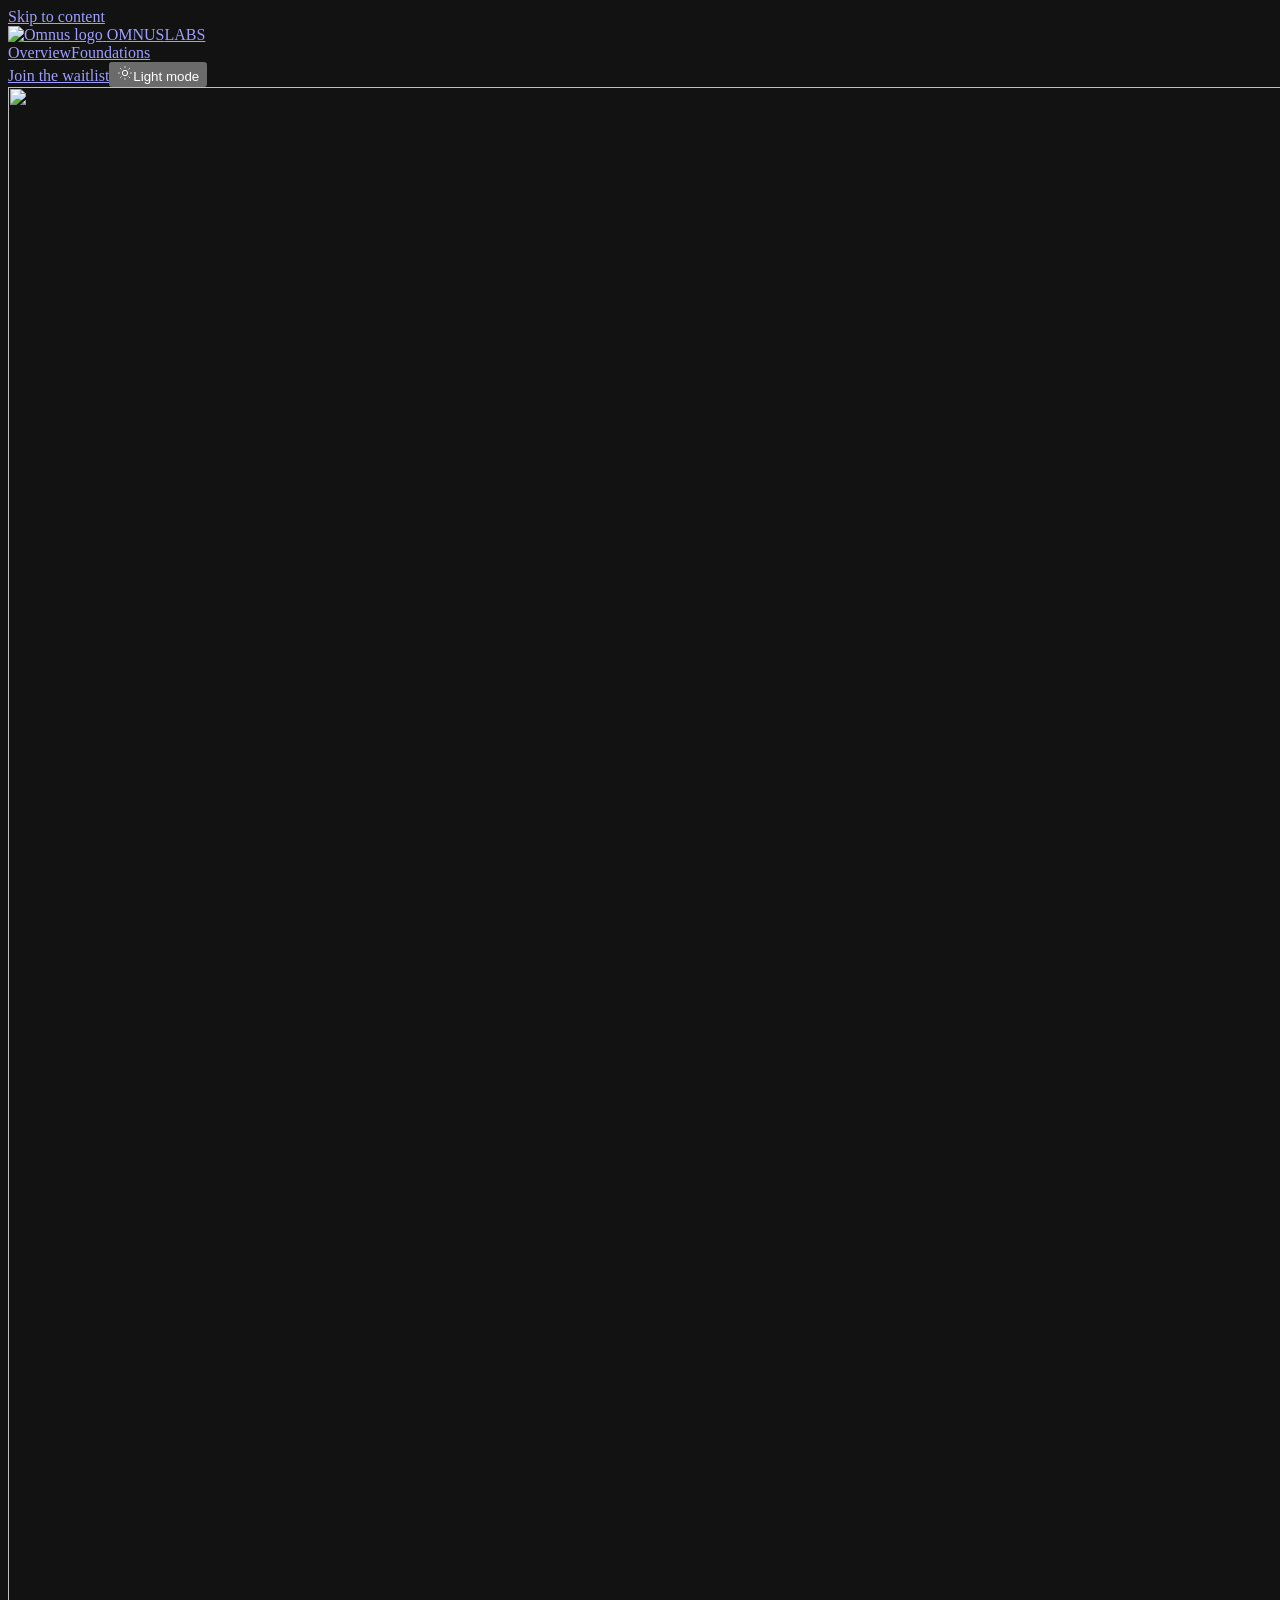
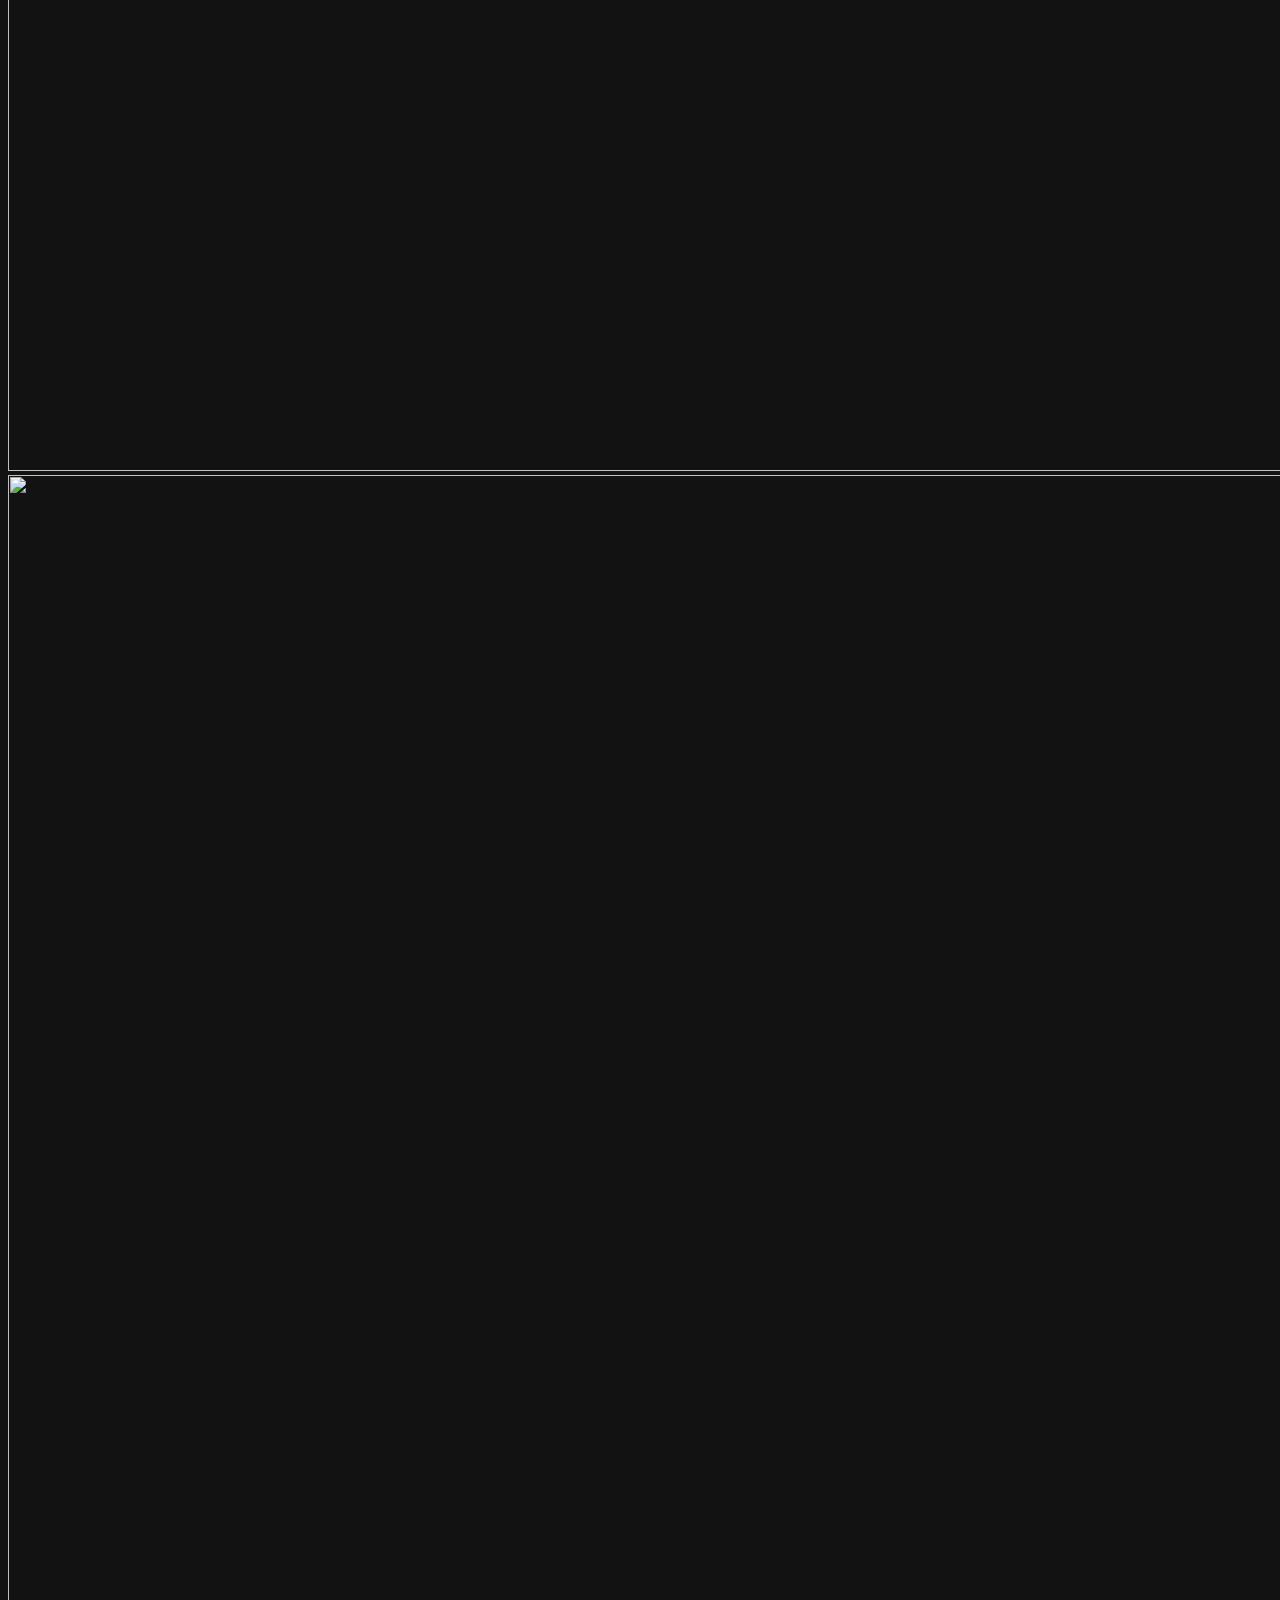
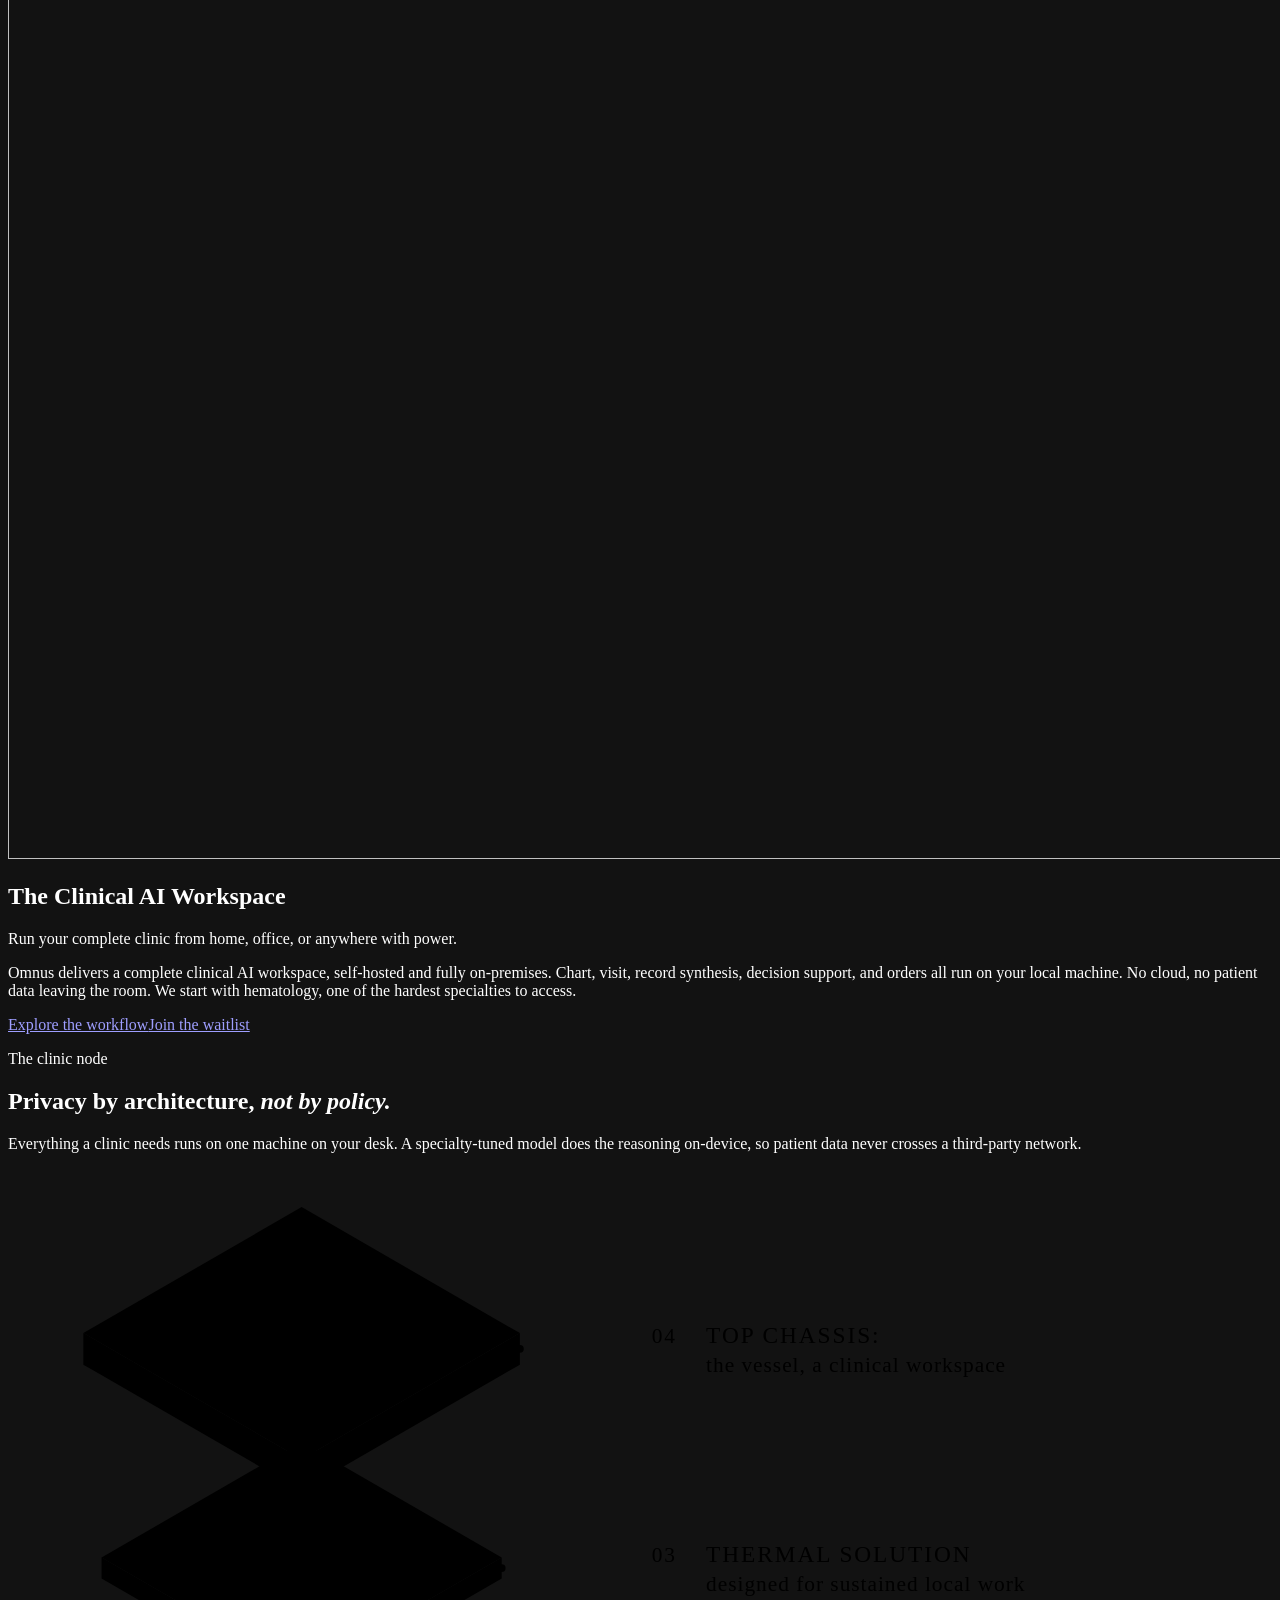
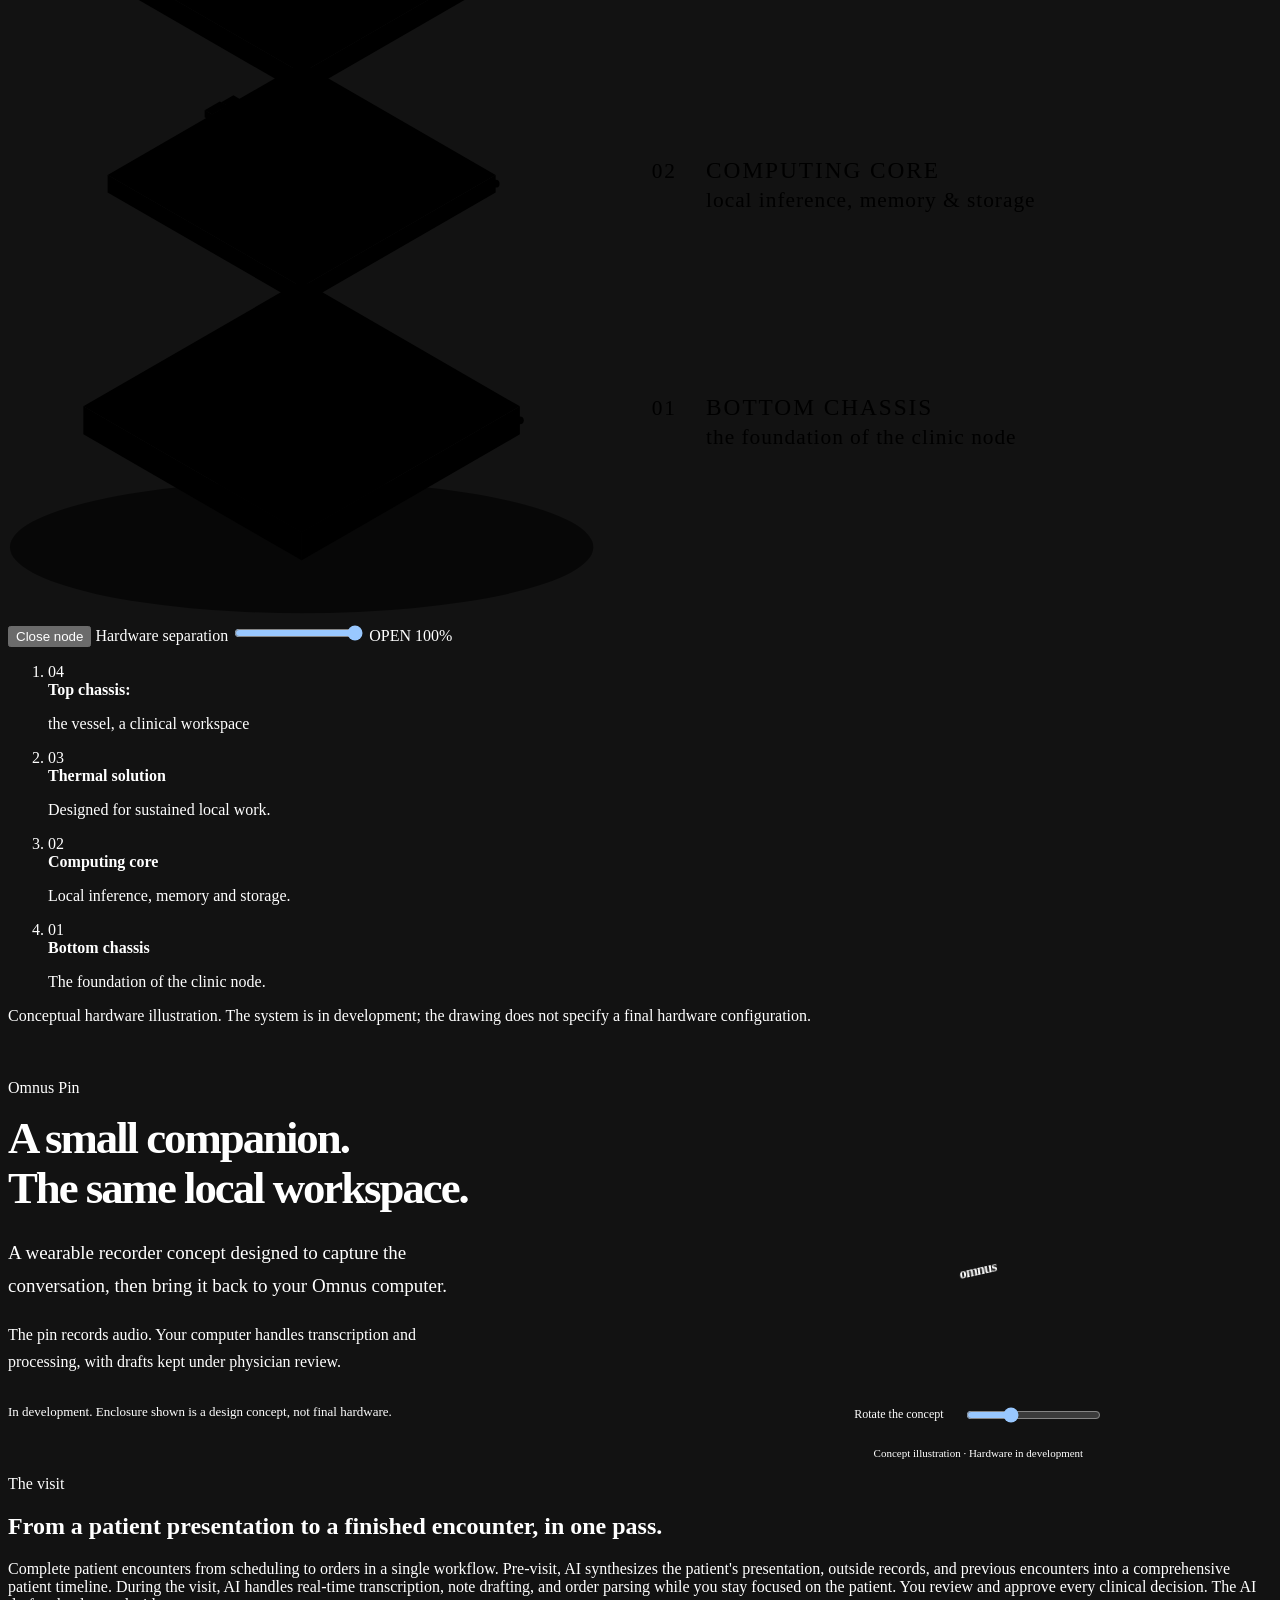
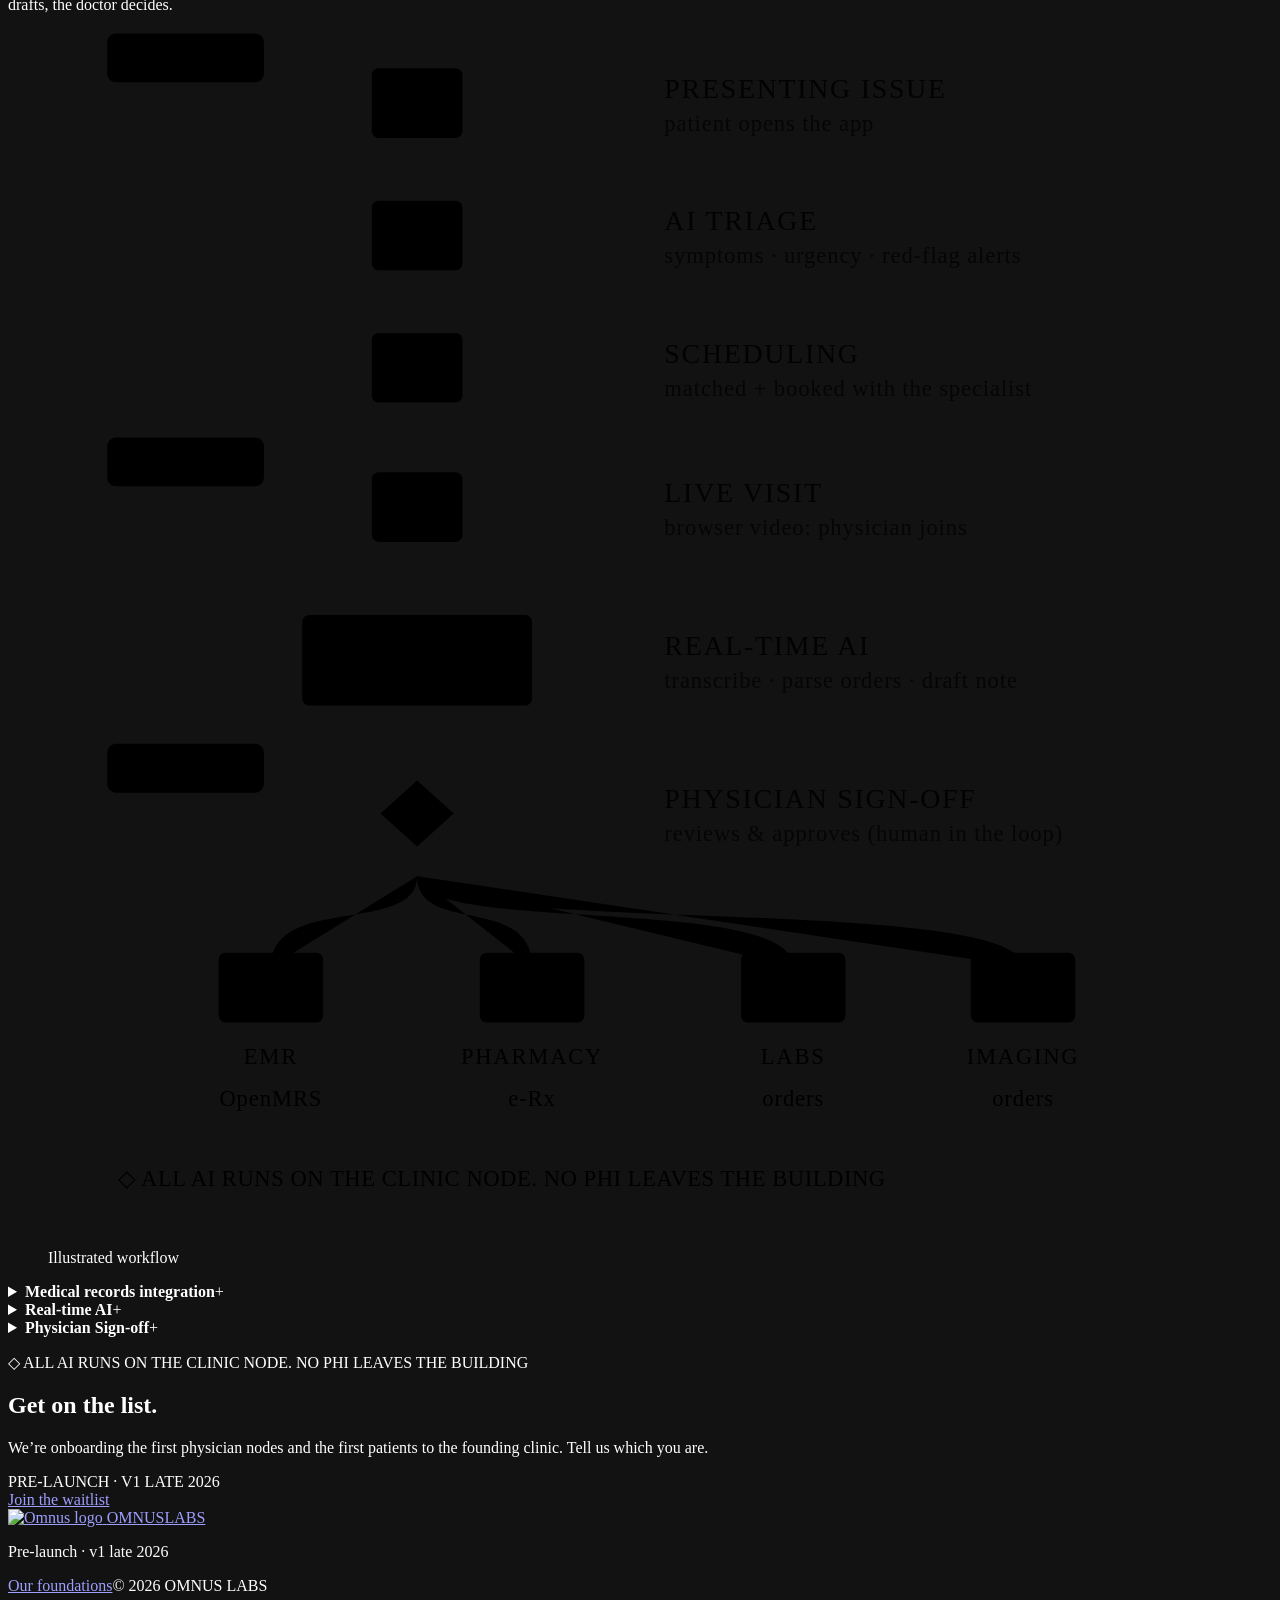
==== commit e69f86d5: "feat: publish hero polish and omnus pin concept" ====
--- a/index.html
+++ b/index.html
@@ -1,4 +1,4 @@
-<!DOCTYPE html><html lang="en" data-theme="dark"><head><meta charset="UTF-8"><meta name="viewport" content="width=device-width, initial-scale=1"><meta name="description" content="Omnus delivers a complete clinical AI workspace — self-hosted and fully on-premises. Chart, visit, record synthesis, decision support, and orders all run on your local machine. No cloud, no patient data leaving the room. We start with hematology, one of the hardest specialties to access."><meta name="theme-color" content="#101010"><link rel="icon" type="image/png" sizes="64x64" href="/omnus-node-preview/favicon.png" data-dark-href="/omnus-node-preview/favicon.png" data-light-href="/omnus-node-preview/favicon-light.png"><script>
+<!DOCTYPE html><html lang="en" data-theme="dark"><head><meta charset="UTF-8"><meta name="viewport" content="width=device-width, initial-scale=1"><meta name="description" content="Omnus delivers a complete clinical AI workspace, self-hosted and fully on-premises. Chart, visit, record synthesis, decision support, and orders all run on your local machine. No cloud, no patient data leaving the room. We start with hematology, one of the hardest specialties to access."><meta name="theme-color" content="#101010"><link rel="icon" type="image/png" sizes="64x64" href="/omnus-node-preview/favicon.png" data-dark-href="/omnus-node-preview/favicon.png" data-light-href="/omnus-node-preview/favicon-light.png"><script>
   // Synchronous, before the body: never infer a theme from the OS preference.
   (() => {
     const key = 'omnus-node:theme';
@@ -35,4 +35,6 @@
       });
     }, { once: true });
   })();
-</script><title>Omnus Labs — The Clinical AI Workspace</title><link rel="canonical" href="https://moodyproject.github.io/omnus-node-preview/"><link rel="preload" href="/omnus-node-preview/fonts/Inter.woff2" as="font" type="font/woff2" crossorigin><link rel="stylesheet" href="/omnus-node-preview/_astro/foundations.HR3DVZjP.css"></head><body> <a class="skip" href="#main">Skip to content</a> <svg width="0" height="0" aria-hidden="true" style="position:absolute"> <defs> <filter id="node-light-hero" x="0" y="0" width="100%" height="100%" color-interpolation-filters="sRGB"> <feColorMatrix type="matrix" values="0 0 0 0 0  0 0 0 0 0  0 0 0 0 0  .2126 .7152 .0722 0 0" result="luminance"></feColorMatrix> <feComponentTransfer in="luminance" result="detail"><feFuncA type="gamma" amplitude="1" exponent="0.65" offset="0"></feFuncA></feComponentTransfer> <feFlood flood-color="#0e655c" result="teal"></feFlood> <feComposite in="teal" in2="detail" operator="in"></feComposite> </filter> <filter id="node-light-logo" x="0" y="0" width="100%" height="100%" color-interpolation-filters="sRGB"> <feFlood flood-color="#0e655c" result="accent"></feFlood> <feComposite in="accent" in2="SourceAlpha" operator="in"></feComposite> </filter> </defs> </svg> <header class="header wrap hero-header"><a class="brand" href="/omnus-node-preview/" aria-label="Omnus Labs home"><!-- Transparent teal derivative; the original supplied JPEG is retained. --><span class="logo-lockup"> <span class="logo-mark"><img src="/omnus-node-preview/brand/omnus-logo-transparent.png" alt="Omnus logo" width="2560" height="2560" decoding="async"></span> <span class="logo-name">OMNUS<span>LABS</span></span> </span></a><nav aria-label="Main navigation"><a href="/omnus-node-preview/" aria-current="page">Overview</a><a href="/omnus-node-preview/foundations/">Foundations</a></nav><a class="button header-cta" href="https://docs.google.com/forms/d/e/1FAIpQLSdqk4U3abVCx0YrU2oJp3kHnbRKeUgRyvJa8PMbETZ-NQ64VA/viewform">Join the waitlist</a><button class="theme-toggle" data-theme-toggle data-theme="dark" type="button" aria-label="Switch to light mode" title="Switch to light mode" hidden><svg viewBox="0 0 24 24" width="16" height="16" fill="none" stroke="currentColor" stroke-width="1.5" aria-hidden="true"><circle cx="12" cy="12" r="4"></circle><path d="M12 2v2m0 16v2M2 12h2m16 0h2M5 5l1.5 1.5m11 11L19 19M5 19l1.5-1.5m11-11L19 5"></path></svg><span>Light mode</span></button></header> <main id="main"> <section class="hero source-hero"> <div class="orbital vortex-art" aria-hidden="true"> <img class="hero-art-dark" src="/omnus-node-preview/omnus-vortex-hd.png" alt="" width="1586" height="992" fetchpriority="high" decoding="async"> <img class="hero-art-light" src="/omnus-node-preview/omnus-hero-light.webp" alt="" width="2380" height="1436" fetchpriority="low" decoding="async"> </div> <div class="hero-content wrap"><div class="hero-copy"> <h1>The Clinical AI Workspace</h1> <p class="hero-subheading">Run your complete clinic from home, office, or anywhere with power.</p> <p class="hero-description">Omnus delivers a complete clinical AI workspace — self-hosted and fully on-premises. Chart, visit, record synthesis, decision support, and orders all run on your local machine. No cloud, no patient data leaving the room. We start with hematology, one of the hardest specialties to access.</p> <div class="actions"><a class="button" href="#workflow">Explore the workflow</a><a class="button" href="https://docs.google.com/forms/d/e/1FAIpQLSdqk4U3abVCx0YrU2oJp3kHnbRKeUgRyvJa8PMbETZ-NQ64VA/viewform">Join the waitlist</a></div></div></div> </section> <div class="technical-field"> <section class="hardware-section section wrap" id="hardware"> <div class="section-head source-section-head"> <div><p class="eyebrow">The clinic node</p><h2>Privacy by architecture, <em>not by policy.</em></h2></div> <p>Everything a clinic needs runs on one machine on your desk. A specialty-tuned model does the reasoning on-device — so patient data never crosses a third-party network.</p> </div> <div class="hardware-drawing"> <svg width="100%" viewBox="65 15 650 540" role="img" aria-label="Assembled clinic node opening into its components" class="hardware-svg" id="hardware-illustration"> <ellipse cx="216" cy="518" rx="150" ry="34" style="fill: color-mix(in srgb, var(--color-accent) 6%, transparent); opacity: 0.6;"></ellipse> <line x1="216" y1="120" x2="216" y2="470" style="stroke: var(--color-accent); stroke-width: 1; stroke-dasharray: 4, 5; opacity: 0.5;"></line> <g transform="translate(0,-0.0)" style="opacity: 1;" data-layer="0" class="hardware-layer"> <polygon points="328.233,445.6 216,510.400 216,524.8 328.233,460" style="fill: color-mix(in srgb, var(--color-paper) 94%, transparent); stroke: var(--color-accent); stroke-width: 1.2; stroke-linejoin: round;"></polygon> <polygon points="216,510.400 103.766,445.6 103.766,460 216,524.8" style="fill: color-mix(in srgb, var(--color-paper) 96%, transparent); stroke: var(--color-accent); stroke-width: 1.2; stroke-linejoin: round;"></polygon> <polygon points="216,380.8 328.233,445.6 216,510.400 103.766,445.6" style="fill: color-mix(in srgb, var(--color-paper) 98%, transparent); stroke: var(--color-accent); stroke-width: 1.2; stroke-linejoin: round;"></polygon> </g> <g transform="translate(0,-0.0)" style="opacity: 1;" data-layer="0" class="hardware-layer hardware-label"> <line x1="328.233" y1="452.8" x2="390" y2="452.8" style="stroke: var(--color-accent); stroke-width: 1;"></line> <circle cx="328.233" cy="452.8" r="2" style="fill: var(--color-accent);"></circle> <text x="396" y="449.8" font-family="var(--font-mono), monospace" font-size="11" letter-spacing="1" style="fill: color-mix(in srgb, var(--color-ink) 40%, transparent);">01</text> <text x="424" y="449.8" font-family="var(--font-mono), monospace" font-size="12" letter-spacing="1" style="fill: var(--color-accent);">BOTTOM CHASSIS</text> <text x="424" y="464.8" font-family="var(--font-mono), monospace" font-size="11" letter-spacing="0.5" style="fill: color-mix(in srgb, var(--color-ink) 50%, transparent);">the foundation of the clinic node</text> </g> <g transform="translate(0,-110)" style="opacity: 1;" data-layer="1" class="hardware-layer"> <polygon points="315.763,436.6 216,494.200 216,503.200 315.763,445.6" style="fill: color-mix(in srgb, var(--color-accent) 22%, transparent); stroke: var(--color-accent); stroke-width: 1.2; stroke-linejoin: round;"></polygon> <polygon points="216,494.200 116.236,436.6 116.236,445.6 216,503.200" style="fill: color-mix(in srgb, var(--color-accent) 30%, transparent); stroke: var(--color-accent); stroke-width: 1.2; stroke-linejoin: round;"></polygon> <polygon points="216,379 315.763,436.6 216,494.200 116.236,436.6" style="fill: color-mix(in srgb, var(--color-accent) 14%, transparent); stroke: var(--color-accent); stroke-width: 1.2; stroke-linejoin: round;"></polygon> <polygon points="232.367,435.88 216,445.33 216,446.05 232.367,436.6" style="fill: color-mix(in srgb, var(--color-accent) 26%, transparent); stroke: var(--color-accent); stroke-width: 1.2; stroke-linejoin: round;"></polygon> <polygon points="216,445.33 199.632,435.88 199.632,436.6 216,446.05" style="fill: color-mix(in srgb, var(--color-accent) 18%, transparent); stroke: var(--color-accent); stroke-width: 1.2; stroke-linejoin: round;"></polygon> <polygon points="216,426.43 232.367,435.88 216,445.33 199.632,435.88" style="fill: color-mix(in srgb, var(--color-accent) 12%, transparent); stroke: var(--color-accent); stroke-width: 1.2; stroke-linejoin: round;"></polygon> <polygon points="227.691,434.26 216,441.01 216,442.63 227.691,435.88" style="fill: color-mix(in srgb, var(--color-accent) 55%, transparent); stroke: var(--color-accent); stroke-width: 1.2; stroke-linejoin: round;"></polygon> <polygon points="216,441.01 204.309,434.26 204.309,435.88 216,442.63" style="fill: color-mix(in srgb, var(--color-accent) 45%, transparent); stroke: var(--color-accent); stroke-width: 1.2; stroke-linejoin: round;"></polygon> <polygon points="216,427.51 227.691,434.26 216,441.01 204.309,434.26" style="fill: color-mix(in srgb, var(--color-accent) 35%, transparent); stroke: var(--color-accent); stroke-width: 1.2; stroke-linejoin: round;"></polygon> <line x1="217.558" y1="428.409" x2="205.867" y2="435.159" style="stroke: color-mix(in srgb, var(--color-accent) 70%, transparent); stroke-width: 0.6;"></line> <line x1="214.441" y1="428.409" x2="226.132" y2="435.159" style="stroke: color-mix(in srgb, var(--color-accent) 70%, transparent); stroke-width: 0.6;"></line> <line x1="219.117" y1="429.31" x2="207.426" y2="436.06" style="stroke: color-mix(in srgb, var(--color-accent) 70%, transparent); stroke-width: 0.6;"></line> <line x1="212.882" y1="429.31" x2="224.573" y2="436.06" style="stroke: color-mix(in srgb, var(--color-accent) 70%, transparent); stroke-width: 0.6;"></line> <line x1="220.676" y1="430.21" x2="208.985" y2="436.96" style="stroke: color-mix(in srgb, var(--color-accent) 70%, transparent); stroke-width: 0.6;"></line> <line x1="211.323" y1="430.21" x2="223.014" y2="436.96" style="stroke: color-mix(in srgb, var(--color-accent) 70%, transparent); stroke-width: 0.6;"></line> <line x1="222.235" y1="431.11" x2="210.544" y2="437.86" style="stroke: color-mix(in srgb, var(--color-accent) 70%, transparent); stroke-width: 0.6;"></line> <line x1="209.764" y1="431.11" x2="221.455" y2="437.86" style="stroke: color-mix(in srgb, var(--color-accent) 70%, transparent); stroke-width: 0.6;"></line> <line x1="223.794" y1="432.01" x2="212.103" y2="438.76" style="stroke: color-mix(in srgb, var(--color-accent) 70%, transparent); stroke-width: 0.6;"></line> <line x1="208.206" y1="432.01" x2="219.897" y2="438.76" style="stroke: color-mix(in srgb, var(--color-accent) 70%, transparent); stroke-width: 0.6;"></line> <line x1="225.352" y1="432.909" x2="213.661" y2="439.659" style="stroke: color-mix(in srgb, var(--color-accent) 70%, transparent); stroke-width: 0.6;"></line> <line x1="206.647" y1="432.909" x2="218.338" y2="439.659" style="stroke: color-mix(in srgb, var(--color-accent) 70%, transparent); stroke-width: 0.6;"></line> <line x1="226.911" y1="433.81" x2="215.220" y2="440.56" style="stroke: color-mix(in srgb, var(--color-accent) 70%, transparent); stroke-width: 0.6;"></line> <line x1="205.088" y1="433.81" x2="216.779" y2="440.56" style="stroke: color-mix(in srgb, var(--color-accent) 70%, transparent); stroke-width: 0.6;"></line> <polygon points="212.103,418.227 213.661,418.6 213.661,422.650 212.103,422.277" style="fill: color-mix(in srgb, var(--color-accent) 30%, transparent); stroke: var(--color-accent); stroke-width: 0.6; stroke-linejoin: round;"></polygon> <polygon points="210.544,418.6 212.103,418.227 212.103,422.277 210.544,422.650" style="fill: color-mix(in srgb, var(--color-accent) 30%, transparent); stroke: var(--color-accent); stroke-width: 0.6; stroke-linejoin: round;"></polygon> <polygon points="209.898,419.5 210.544,418.6 210.544,422.650 209.898,423.55" style="fill: color-mix(in srgb, var(--color-accent) 30%, transparent); stroke: var(--color-accent); stroke-width: 0.6; stroke-linejoin: round;"></polygon> <polygon points="213.661,418.6 214.307,419.5 214.307,423.55 213.661,422.650" style="fill: color-mix(in srgb, var(--color-accent) 30%, transparent); stroke: var(--color-accent); stroke-width: 0.6; stroke-linejoin: round;"></polygon> <polygon points="210.544,420.400 209.898,419.5 209.898,423.55 210.544,424.450" style="fill: color-mix(in srgb, var(--color-accent) 30%, transparent); stroke: var(--color-accent); stroke-width: 0.6; stroke-linejoin: round;"></polygon> <polygon points="214.307,419.5 213.661,420.400 213.661,424.450 214.307,423.55" style="fill: color-mix(in srgb, var(--color-accent) 30%, transparent); stroke: var(--color-accent); stroke-width: 0.6; stroke-linejoin: round;"></polygon> <polygon points="213.661,420.400 212.103,420.772 212.103,424.822 213.661,424.450" style="fill: color-mix(in srgb, var(--color-accent) 30%, transparent); stroke: var(--color-accent); stroke-width: 0.6; stroke-linejoin: round;"></polygon> <polygon points="212.103,420.772 210.544,420.400 210.544,424.450 212.103,424.822" style="fill: color-mix(in srgb, var(--color-accent) 30%, transparent); stroke: var(--color-accent); stroke-width: 0.6; stroke-linejoin: round;"></polygon> <polygon points="213.661,420.400 212.103,420.772 210.544,420.400 209.898,419.5 210.544,418.6 212.103,418.227 213.661,418.6 214.307,419.5" style="fill: color-mix(in srgb, var(--color-accent) 55%, transparent); stroke: var(--color-accent); stroke-width: 0.6; stroke-linejoin: round;"></polygon> <polygon points="208.206,420.477 209.764,420.85 209.764,424.900 208.206,424.527" style="fill: color-mix(in srgb, var(--color-accent) 30%, transparent); stroke: var(--color-accent); stroke-width: 0.6; stroke-linejoin: round;"></polygon> <polygon points="206.647,420.85 208.206,420.477 208.206,424.527 206.647,424.900" style="fill: color-mix(in srgb, var(--color-accent) 30%, transparent); stroke: var(--color-accent); stroke-width: 0.6; stroke-linejoin: round;"></polygon> <polygon points="206.001,421.75 206.647,420.85 206.647,424.900 206.001,425.8" style="fill: color-mix(in srgb, var(--color-accent) 30%, transparent); stroke: var(--color-accent); stroke-width: 0.6; stroke-linejoin: round;"></polygon> <polygon points="209.764,420.85 210.410,421.75 210.410,425.8 209.764,424.900" style="fill: color-mix(in srgb, var(--color-accent) 30%, transparent); stroke: var(--color-accent); stroke-width: 0.6; stroke-linejoin: round;"></polygon> <polygon points="206.647,422.650 206.001,421.75 206.001,425.8 206.647,426.700" style="fill: color-mix(in srgb, var(--color-accent) 30%, transparent); stroke: var(--color-accent); stroke-width: 0.6; stroke-linejoin: round;"></polygon> <polygon points="210.410,421.75 209.764,422.650 209.764,426.700 210.410,425.8" style="fill: color-mix(in srgb, var(--color-accent) 30%, transparent); stroke: var(--color-accent); stroke-width: 0.6; stroke-linejoin: round;"></polygon> <polygon points="209.764,422.650 208.206,423.022 208.206,427.072 209.764,426.700" style="fill: color-mix(in srgb, var(--color-accent) 30%, transparent); stroke: var(--color-accent); stroke-width: 0.6; stroke-linejoin: round;"></polygon> <polygon points="208.206,423.022 206.647,422.650 206.647,426.700 208.206,427.072" style="fill: color-mix(in srgb, var(--color-accent) 30%, transparent); stroke: var(--color-accent); stroke-width: 0.6; stroke-linejoin: round;"></polygon> <polygon points="209.764,422.650 208.206,423.022 206.647,422.650 206.001,421.75 206.647,420.85 208.206,420.477 209.764,420.85 210.410,421.75" style="fill: color-mix(in srgb, var(--color-accent) 55%, transparent); stroke: var(--color-accent); stroke-width: 0.6; stroke-linejoin: round;"></polygon> <polygon points="204.309,422.727 205.867,423.1 205.867,427.150 204.309,426.777" style="fill: color-mix(in srgb, var(--color-accent) 30%, transparent); stroke: var(--color-accent); stroke-width: 0.6; stroke-linejoin: round;"></polygon> <polygon points="202.750,423.1 204.309,422.727 204.309,426.777 202.750,427.150" style="fill: color-mix(in srgb, var(--color-accent) 30%, transparent); stroke: var(--color-accent); stroke-width: 0.6; stroke-linejoin: round;"></polygon> <polygon points="202.104,424 202.750,423.1 202.750,427.150 202.104,428.05" style="fill: color-mix(in srgb, var(--color-accent) 30%, transparent); stroke: var(--color-accent); stroke-width: 0.6; stroke-linejoin: round;"></polygon> <polygon points="205.867,423.1 206.513,424 206.513,428.05 205.867,427.150" style="fill: color-mix(in srgb, var(--color-accent) 30%, transparent); stroke: var(--color-accent); stroke-width: 0.6; stroke-linejoin: round;"></polygon> <polygon points="202.750,424.900 202.104,424 202.104,428.05 202.750,428.950" style="fill: color-mix(in srgb, var(--color-accent) 30%, transparent); stroke: var(--color-accent); stroke-width: 0.6; stroke-linejoin: round;"></polygon> <polygon points="206.513,424 205.867,424.900 205.867,428.950 206.513,428.05" style="fill: color-mix(in srgb, var(--color-accent) 30%, transparent); stroke: var(--color-accent); stroke-width: 0.6; stroke-linejoin: round;"></polygon> <polygon points="205.867,424.900 204.309,425.272 204.309,429.322 205.867,428.950" style="fill: color-mix(in srgb, var(--color-accent) 30%, transparent); stroke: var(--color-accent); stroke-width: 0.6; stroke-linejoin: round;"></polygon> <polygon points="204.309,425.272 202.750,424.900 202.750,428.950 204.309,429.322" style="fill: color-mix(in srgb, var(--color-accent) 30%, transparent); stroke: var(--color-accent); stroke-width: 0.6; stroke-linejoin: round;"></polygon> <polygon points="205.867,424.900 204.309,425.272 202.750,424.900 202.104,424 202.750,423.1 204.309,422.727 205.867,423.1 206.513,424" style="fill: color-mix(in srgb, var(--color-accent) 55%, transparent); stroke: var(--color-accent); stroke-width: 0.6; stroke-linejoin: round;"></polygon> <polygon points="200.412,424.977 201.970,425.35 201.970,429.400 200.412,429.027" style="fill: color-mix(in srgb, var(--color-accent) 30%, transparent); stroke: var(--color-accent); stroke-width: 0.6; stroke-linejoin: round;"></polygon> <polygon points="198.853,425.35 200.412,424.977 200.412,429.027 198.853,429.400" style="fill: color-mix(in srgb, var(--color-accent) 30%, transparent); stroke: var(--color-accent); stroke-width: 0.6; stroke-linejoin: round;"></polygon> <polygon points="201.970,425.35 202.616,426.25 202.616,430.3 201.970,429.400" style="fill: color-mix(in srgb, var(--color-accent) 30%, transparent); stroke: var(--color-accent); stroke-width: 0.6; stroke-linejoin: round;"></polygon> <polygon points="198.207,426.25 198.853,425.35 198.853,429.400 198.207,430.3" style="fill: color-mix(in srgb, var(--color-accent) 30%, transparent); stroke: var(--color-accent); stroke-width: 0.6; stroke-linejoin: round;"></polygon> <polygon points="198.853,427.150 198.207,426.25 198.207,430.3 198.853,431.200" style="fill: color-mix(in srgb, var(--color-accent) 30%, transparent); stroke: var(--color-accent); stroke-width: 0.6; stroke-linejoin: round;"></polygon> <polygon points="202.616,426.25 201.970,427.150 201.970,431.200 202.616,430.3" style="fill: color-mix(in srgb, var(--color-accent) 30%, transparent); stroke: var(--color-accent); stroke-width: 0.6; stroke-linejoin: round;"></polygon> <polygon points="201.970,427.150 200.412,427.522 200.412,431.572 201.970,431.200" style="fill: color-mix(in srgb, var(--color-accent) 30%, transparent); stroke: var(--color-accent); stroke-width: 0.6; stroke-linejoin: round;"></polygon> <polygon points="200.412,427.522 198.853,427.150 198.853,431.200 200.412,431.572" style="fill: color-mix(in srgb, var(--color-accent) 30%, transparent); stroke: var(--color-accent); stroke-width: 0.6; stroke-linejoin: round;"></polygon> <polygon points="201.970,427.150 200.412,427.522 198.853,427.150 198.207,426.25 198.853,425.35 200.412,424.977 201.970,425.35 202.616,426.25" style="fill: color-mix(in srgb, var(--color-accent) 55%, transparent); stroke: var(--color-accent); stroke-width: 0.6; stroke-linejoin: round;"></polygon> <polygon points="194.956,427.6 196.515,427.227 196.515,431.277 194.956,431.650" style="fill: color-mix(in srgb, var(--color-accent) 30%, transparent); stroke: var(--color-accent); stroke-width: 0.6; stroke-linejoin: round;"></polygon> <polygon points="196.515,427.227 198.073,427.6 198.073,431.650 196.515,431.277" style="fill: color-mix(in srgb, var(--color-accent) 30%, transparent); stroke: var(--color-accent); stroke-width: 0.6; stroke-linejoin: round;"></polygon> <polygon points="198.073,427.6 198.719,428.5 198.719,432.55 198.073,431.650" style="fill: color-mix(in srgb, var(--color-accent) 30%, transparent); stroke: var(--color-accent); stroke-width: 0.6; stroke-linejoin: round;"></polygon> <polygon points="194.310,428.5 194.956,427.6 194.956,431.650 194.310,432.55" style="fill: color-mix(in srgb, var(--color-accent) 30%, transparent); stroke: var(--color-accent); stroke-width: 0.6; stroke-linejoin: round;"></polygon> <polygon points="194.956,429.400 194.310,428.5 194.310,432.55 194.956,433.450" style="fill: color-mix(in srgb, var(--color-accent) 30%, transparent); stroke: var(--color-accent); stroke-width: 0.6; stroke-linejoin: round;"></polygon> <polygon points="198.719,428.5 198.073,429.400 198.073,433.450 198.719,432.55" style="fill: color-mix(in srgb, var(--color-accent) 30%, transparent); stroke: var(--color-accent); stroke-width: 0.6; stroke-linejoin: round;"></polygon> <polygon points="198.073,429.400 196.515,429.772 196.515,433.822 198.073,433.450" style="fill: color-mix(in srgb, var(--color-accent) 30%, transparent); stroke: var(--color-accent); stroke-width: 0.6; stroke-linejoin: round;"></polygon> <polygon points="196.515,429.772 194.956,429.400 194.956,433.450 196.515,433.822" style="fill: color-mix(in srgb, var(--color-accent) 30%, transparent); stroke: var(--color-accent); stroke-width: 0.6; stroke-linejoin: round;"></polygon> <polygon points="198.073,429.400 196.515,429.772 194.956,429.400 194.310,428.5 194.956,427.6 196.515,427.227 198.073,427.6 198.719,428.5" style="fill: color-mix(in srgb, var(--color-accent) 55%, transparent); stroke: var(--color-accent); stroke-width: 0.6; stroke-linejoin: round;"></polygon> <polygon points="191.059,429.85 192.618,429.477 192.618,433.527 191.059,433.900" style="fill: color-mix(in srgb, var(--color-accent) 30%, transparent); stroke: var(--color-accent); stroke-width: 0.6; stroke-linejoin: round;"></polygon> <polygon points="192.618,429.477 194.176,429.85 194.176,433.900 192.618,433.527" style="fill: color-mix(in srgb, var(--color-accent) 30%, transparent); stroke: var(--color-accent); stroke-width: 0.6; stroke-linejoin: round;"></polygon> <polygon points="194.176,429.85 194.822,430.75 194.822,434.8 194.176,433.900" style="fill: color-mix(in srgb, var(--color-accent) 30%, transparent); stroke: var(--color-accent); stroke-width: 0.6; stroke-linejoin: round;"></polygon> <polygon points="190.413,430.75 191.059,429.85 191.059,433.900 190.413,434.8" style="fill: color-mix(in srgb, var(--color-accent) 30%, transparent); stroke: var(--color-accent); stroke-width: 0.6; stroke-linejoin: round;"></polygon> <polygon points="191.059,431.650 190.413,430.75 190.413,434.8 191.059,435.700" style="fill: color-mix(in srgb, var(--color-accent) 30%, transparent); stroke: var(--color-accent); stroke-width: 0.6; stroke-linejoin: round;"></polygon> <polygon points="194.822,430.75 194.176,431.650 194.176,435.700 194.822,434.8" style="fill: color-mix(in srgb, var(--color-accent) 30%, transparent); stroke: var(--color-accent); stroke-width: 0.6; stroke-linejoin: round;"></polygon> <polygon points="194.176,431.650 192.618,432.022 192.618,436.072 194.176,435.700" style="fill: color-mix(in srgb, var(--color-accent) 30%, transparent); stroke: var(--color-accent); stroke-width: 0.6; stroke-linejoin: round;"></polygon> <polygon points="192.618,432.022 191.059,431.650 191.059,435.700 192.618,436.072" style="fill: color-mix(in srgb, var(--color-accent) 30%, transparent); stroke: var(--color-accent); stroke-width: 0.6; stroke-linejoin: round;"></polygon> <polygon points="194.176,431.650 192.618,432.022 191.059,431.650 190.413,430.75 191.059,429.85 192.618,429.477 194.176,429.85 194.822,430.75" style="fill: color-mix(in srgb, var(--color-accent) 55%, transparent); stroke: var(--color-accent); stroke-width: 0.6; stroke-linejoin: round;"></polygon> <polygon points="211.323,416.35 183.265,432.55 183.265,433.900 211.323,417.700" style="fill: color-mix(in srgb, var(--color-accent) 35%, transparent); stroke: var(--color-accent); stroke-width: 1.2; stroke-linejoin: round;"></polygon> <polygon points="183.265,432.55 177.03,428.95 177.03,430.3 183.265,433.900" style="fill: color-mix(in srgb, var(--color-accent) 25%, transparent); stroke: var(--color-accent); stroke-width: 1.2; stroke-linejoin: round;"></polygon> <polygon points="205.088,412.75 211.323,416.35 183.265,432.55 177.03,428.95" style="fill: color-mix(in srgb, var(--color-accent) 20%, transparent); stroke: var(--color-accent); stroke-width: 1.2; stroke-linejoin: round;"></polygon> <polygon points="254.97,441.55 226.911,457.75 226.911,459.1 254.97,442.900" style="fill: color-mix(in srgb, var(--color-accent) 35%, transparent); stroke: var(--color-accent); stroke-width: 1.2; stroke-linejoin: round;"></polygon> <polygon points="226.911,457.75 220.676,454.15 220.676,455.5 226.911,459.1" style="fill: color-mix(in srgb, var(--color-accent) 25%, transparent); stroke: var(--color-accent); stroke-width: 1.2; stroke-linejoin: round;"></polygon> <polygon points="248.734,437.95 254.97,441.55 226.911,457.75 220.676,454.15" style="fill: color-mix(in srgb, var(--color-accent) 20%, transparent); stroke: var(--color-accent); stroke-width: 1.2; stroke-linejoin: round;"></polygon> <polygon points="207.426,416.53 203.529,418.78 203.529,419.5 207.426,417.25" style="fill: color-mix(in srgb, var(--color-accent) 55%, transparent); stroke: var(--color-accent); stroke-width: 1.2; stroke-linejoin: round;"></polygon> <polygon points="203.529,418.78 199.632,416.53 199.632,417.25 203.529,419.5" style="fill: color-mix(in srgb, var(--color-accent) 45%, transparent); stroke: var(--color-accent); stroke-width: 1.2; stroke-linejoin: round;"></polygon> <polygon points="203.529,414.28 207.426,416.53 203.529,418.78 199.632,416.53" style="fill: color-mix(in srgb, var(--color-accent) 35%, transparent); stroke: var(--color-accent); stroke-width: 1.2; stroke-linejoin: round;"></polygon> <polygon points="251.073,441.729 247.176,443.979 247.176,444.7 251.073,442.45" style="fill: color-mix(in srgb, var(--color-accent) 55%, transparent); stroke: var(--color-accent); stroke-width: 1.2; stroke-linejoin: round;"></polygon> <polygon points="247.176,443.979 243.279,441.729 243.279,442.45 247.176,444.7" style="fill: color-mix(in srgb, var(--color-accent) 45%, transparent); stroke: var(--color-accent); stroke-width: 1.2; stroke-linejoin: round;"></polygon> <polygon points="247.176,439.479 251.073,441.729 247.176,443.979 243.279,441.729" style="fill: color-mix(in srgb, var(--color-accent) 35%, transparent); stroke: var(--color-accent); stroke-width: 1.2; stroke-linejoin: round;"></polygon> <polygon points="201.191,420.13 197.294,422.38 197.294,423.1 201.191,420.85" style="fill: color-mix(in srgb, var(--color-accent) 55%, transparent); stroke: var(--color-accent); stroke-width: 1.2; stroke-linejoin: round;"></polygon> <polygon points="197.294,422.38 193.397,420.13 193.397,420.85 197.294,423.1" style="fill: color-mix(in srgb, var(--color-accent) 45%, transparent); stroke: var(--color-accent); stroke-width: 1.2; stroke-linejoin: round;"></polygon> <polygon points="197.294,417.88 201.191,420.13 197.294,422.38 193.397,420.13" style="fill: color-mix(in srgb, var(--color-accent) 35%, transparent); stroke: var(--color-accent); stroke-width: 1.2; stroke-linejoin: round;"></polygon> <polygon points="244.837,445.33 240.940,447.58 240.940,448.3 244.837,446.05" style="fill: color-mix(in srgb, var(--color-accent) 55%, transparent); stroke: var(--color-accent); stroke-width: 1.2; stroke-linejoin: round;"></polygon> <polygon points="240.940,447.58 237.043,445.33 237.043,446.05 240.940,448.3" style="fill: color-mix(in srgb, var(--color-accent) 45%, transparent); stroke: var(--color-accent); stroke-width: 1.2; stroke-linejoin: round;"></polygon> <polygon points="240.940,443.08 244.837,445.33 240.940,447.58 237.043,445.33" style="fill: color-mix(in srgb, var(--color-accent) 35%, transparent); stroke: var(--color-accent); stroke-width: 1.2; stroke-linejoin: round;"></polygon> <polygon points="194.956,423.729 191.059,425.979 191.059,426.7 194.956,424.45" style="fill: color-mix(in srgb, var(--color-accent) 55%, transparent); stroke: var(--color-accent); stroke-width: 1.2; stroke-linejoin: round;"></polygon> <polygon points="191.059,425.979 187.162,423.729 187.162,424.45 191.059,426.7" style="fill: color-mix(in srgb, var(--color-accent) 45%, transparent); stroke: var(--color-accent); stroke-width: 1.2; stroke-linejoin: round;"></polygon> <polygon points="191.059,421.479 194.956,423.729 191.059,425.979 187.162,423.729" style="fill: color-mix(in srgb, var(--color-accent) 35%, transparent); stroke: var(--color-accent); stroke-width: 1.2; stroke-linejoin: round;"></polygon> <polygon points="238.602,448.929 234.705,451.179 234.705,451.9 238.602,449.65" style="fill: color-mix(in srgb, var(--color-accent) 55%, transparent); stroke: var(--color-accent); stroke-width: 1.2; stroke-linejoin: round;"></polygon> <polygon points="234.705,451.179 230.808,448.929 230.808,449.65 234.705,451.9" style="fill: color-mix(in srgb, var(--color-accent) 45%, transparent); stroke: var(--color-accent); stroke-width: 1.2; stroke-linejoin: round;"></polygon> <polygon points="234.705,446.679 238.602,448.929 234.705,451.179 230.808,448.929" style="fill: color-mix(in srgb, var(--color-accent) 35%, transparent); stroke: var(--color-accent); stroke-width: 1.2; stroke-linejoin: round;"></polygon> <polygon points="188.721,427.33 184.824,429.58 184.824,430.3 188.721,428.05" style="fill: color-mix(in srgb, var(--color-accent) 55%, transparent); stroke: var(--color-accent); stroke-width: 1.2; stroke-linejoin: round;"></polygon> <polygon points="184.824,429.58 180.927,427.33 180.927,428.05 184.824,430.3" style="fill: color-mix(in srgb, var(--color-accent) 45%, transparent); stroke: var(--color-accent); stroke-width: 1.2; stroke-linejoin: round;"></polygon> <polygon points="184.824,425.08 188.721,427.33 184.824,429.58 180.927,427.33" style="fill: color-mix(in srgb, var(--color-accent) 35%, transparent); stroke: var(--color-accent); stroke-width: 1.2; stroke-linejoin: round;"></polygon> <polygon points="232.367,452.53 228.470,454.78 228.470,455.5 232.367,453.25" style="fill: color-mix(in srgb, var(--color-accent) 55%, transparent); stroke: var(--color-accent); stroke-width: 1.2; stroke-linejoin: round;"></polygon> <polygon points="228.470,454.78 224.573,452.53 224.573,453.25 228.470,455.5" style="fill: color-mix(in srgb, var(--color-accent) 45%, transparent); stroke: var(--color-accent); stroke-width: 1.2; stroke-linejoin: round;"></polygon> <polygon points="228.470,450.28 232.367,452.53 228.470,454.78 224.573,452.53" style="fill: color-mix(in srgb, var(--color-accent) 35%, transparent); stroke: var(--color-accent); stroke-width: 1.2; stroke-linejoin: round;"></polygon> <polygon points="257.308,426.700 249.514,431.200 249.514,433.450 257.308,428.950" style="fill: color-mix(in srgb, var(--color-accent) 32%, transparent); stroke: var(--color-accent); stroke-width: 1.2; stroke-linejoin: round;"></polygon> <polygon points="249.514,431.200 221.455,415 221.455,417.25 249.514,433.450" style="fill: color-mix(in srgb, var(--color-accent) 22%, transparent); stroke: var(--color-accent); stroke-width: 1.2; stroke-linejoin: round;"></polygon> <polygon points="229.249,410.5 257.308,426.700 249.514,431.200 221.455,415" style="fill: color-mix(in srgb, var(--color-accent) 18%, transparent); stroke: var(--color-accent); stroke-width: 1.2; stroke-linejoin: round;"></polygon> <line x1="230.029" y1="413.56" x2="251.852" y2="426.159" style="stroke: color-mix(in srgb, var(--color-accent) 50%, transparent); stroke-width: 0.8;"></line> <line x1="228.470" y1="414.46" x2="250.293" y2="427.06" style="stroke: color-mix(in srgb, var(--color-accent) 50%, transparent); stroke-width: 0.8;"></line> <line x1="226.911" y1="415.36" x2="248.734" y2="427.96" style="stroke: color-mix(in srgb, var(--color-accent) 50%, transparent); stroke-width: 0.8;"></line> <polygon points="264.322,433 256.528,437.5 256.528,441.1 264.322,436.6" style="fill: color-mix(in srgb, var(--color-accent) 30%, transparent); stroke: var(--color-accent); stroke-width: 1.2; stroke-linejoin: round;"></polygon> <polygon points="256.528,437.5 251.852,434.8 251.852,438.400 256.528,441.1" style="fill: color-mix(in srgb, var(--color-accent) 20%, transparent); stroke: var(--color-accent); stroke-width: 1.2; stroke-linejoin: round;"></polygon> <polygon points="259.646,430.3 264.322,433 256.528,437.5 251.852,434.8" style="fill: color-mix(in srgb, var(--color-accent) 15%, transparent); stroke: var(--color-accent); stroke-width: 1.2; stroke-linejoin: round;"></polygon> <polygon points="184.824,397.9 178.588,401.5 178.588,404.200 184.824,400.6" style="fill: color-mix(in srgb, var(--color-accent) 35%, transparent); stroke: var(--color-accent); stroke-width: 1.2; stroke-linejoin: round;"></polygon> <polygon points="178.588,401.5 174.691,399.25 174.691,401.950 178.588,404.200" style="fill: color-mix(in srgb, var(--color-accent) 25%, transparent); stroke: var(--color-accent); stroke-width: 1.2; stroke-linejoin: round;"></polygon> <polygon points="180.927,395.65 184.824,397.9 178.588,401.5 174.691,399.25" style="fill: color-mix(in srgb, var(--color-accent) 20%, transparent); stroke: var(--color-accent); stroke-width: 1.2; stroke-linejoin: round;"></polygon> <polygon points="177.809,401.05 170.015,405.55 170.015,409.150 177.809,404.650" style="fill: color-mix(in srgb, var(--color-accent) 35%, transparent); stroke: var(--color-accent); stroke-width: 1.2; stroke-linejoin: round;"></polygon> <polygon points="170.015,405.55 166.118,403.3 166.118,406.900 170.015,409.150" style="fill: color-mix(in srgb, var(--color-accent) 25%, transparent); stroke: var(--color-accent); stroke-width: 1.2; stroke-linejoin: round;"></polygon> <polygon points="173.912,398.8 177.809,401.05 170.015,405.55 166.118,403.3" style="fill: color-mix(in srgb, var(--color-accent) 20%, transparent); stroke: var(--color-accent); stroke-width: 1.2; stroke-linejoin: round;"></polygon> <polygon points="206.647,449.2 197.294,454.6 197.294,458.200 206.647,452.8" style="fill: color-mix(in srgb, var(--color-accent) 30%, transparent); stroke: var(--color-accent); stroke-width: 1.2; stroke-linejoin: round;"></polygon> <polygon points="197.294,454.6 178.588,443.8 178.588,447.400 197.294,458.200" style="fill: color-mix(in srgb, var(--color-accent) 20%, transparent); stroke: var(--color-accent); stroke-width: 1.2; stroke-linejoin: round;"></polygon> <polygon points="187.941,438.4 206.647,449.2 197.294,454.6 178.588,443.8" style="fill: color-mix(in srgb, var(--color-accent) 15%, transparent); stroke: var(--color-accent); stroke-width: 1.2; stroke-linejoin: round;"></polygon> </g> <g transform="translate(0,-110)" style="opacity: 1;" data-layer="1" class="hardware-layer hardware-label"> <line x1="315.763" y1="441.1" x2="390" y2="441.1" style="stroke: var(--color-accent); stroke-width: 1;"></line> <circle cx="315.763" cy="441.1" r="2" style="fill: var(--color-accent);"></circle> <text x="396" y="438.1" font-family="var(--font-mono), monospace" font-size="11" letter-spacing="1" style="fill: color-mix(in srgb, var(--color-ink) 40%, transparent);">02</text> <text x="424" y="438.1" font-family="var(--font-mono), monospace" font-size="12" letter-spacing="1" style="fill: var(--color-accent);">COMPUTING CORE</text> <text x="424" y="453.1" font-family="var(--font-mono), monospace" font-size="11" letter-spacing="0.5" style="fill: color-mix(in srgb, var(--color-ink) 50%, transparent);">local inference, memory &amp; storage</text> </g> <g transform="translate(0,-220)" style="opacity: 1;" data-layer="2" class="hardware-layer"> <polygon points="318.880,434.8 216,494.2 216,505 318.880,445.6" style="fill: color-mix(in srgb, var(--color-accent) 12%, transparent); stroke: var(--color-accent); stroke-width: 1.2; stroke-linejoin: round;"></polygon> <polygon points="216,494.2 113.119,434.8 113.119,445.6 216,505" style="fill: color-mix(in srgb, var(--color-accent) 18%, transparent); stroke: var(--color-accent); stroke-width: 1.2; stroke-linejoin: round;"></polygon> <polygon points="216,375.400 318.880,434.8 216,494.2 113.119,434.8" style="fill: color-mix(in srgb, var(--color-accent) 5%, transparent); stroke: var(--color-accent); stroke-width: 1.2; stroke-linejoin: round;"></polygon> <ellipse cx="216" cy="434.71" rx="15.588" ry="9" style="fill: color-mix(in srgb, var(--color-accent) 8%, transparent); stroke: var(--color-accent); stroke-width: 1;"></ellipse> <ellipse cx="216" cy="434.71" rx="4.676" ry="2.7" style="fill: color-mix(in srgb, var(--color-accent) 25%, transparent); stroke: var(--color-accent); stroke-width: 1;"></ellipse> <line x1="220.676" y1="437.409" x2="226.122" y2="444.562" style="stroke: var(--color-accent); stroke-width: 0.8;"></line> <line x1="217.711" y1="438.398" x2="216.234" y2="446.164" style="stroke: var(--color-accent); stroke-width: 0.8;"></line> <line x1="214.288" y1="438.398" x2="206.283" y2="444.697" style="stroke: var(--color-accent); stroke-width: 0.8;"></line> <line x1="211.323" y1="437.409" x2="198.936" y2="440.554" style="stroke: var(--color-accent); stroke-width: 0.8;"></line> <line x1="209.611" y1="435.698" x2="196.161" y2="434.845" style="stroke: var(--color-accent); stroke-width: 0.8;"></line> <line x1="209.611" y1="433.721" x2="198.701" y2="429.099" style="stroke: var(--color-accent); stroke-width: 0.8;"></line> <line x1="211.323" y1="432.01" x2="205.877" y2="424.857" style="stroke: var(--color-accent); stroke-width: 0.8;"></line> <line x1="214.288" y1="431.021" x2="215.765" y2="423.255" style="stroke: var(--color-accent); stroke-width: 0.8;"></line> <line x1="217.711" y1="431.021" x2="225.716" y2="424.722" style="stroke: var(--color-accent); stroke-width: 0.8;"></line> <line x1="220.676" y1="432.01" x2="233.063" y2="428.865" style="stroke: var(--color-accent); stroke-width: 0.8;"></line> <line x1="222.388" y1="433.721" x2="235.838" y2="434.574" style="stroke: var(--color-accent); stroke-width: 0.8;"></line> <line x1="222.388" y1="435.698" x2="233.298" y2="440.320" style="stroke: var(--color-accent); stroke-width: 0.8;"></line> <path d="M 220.676 431.650 Q 233.146 435.25 250.293 436.150" style="fill: none; stroke: color-mix(in srgb, var(--color-accent) 50%, orange 50%); stroke-width: 3; stroke-linecap: round;"></path> <path d="M 211.323 437.05 Q 217.558 444.25 219.117 454.150" style="fill: none; stroke: color-mix(in srgb, var(--color-accent) 50%, orange 50%); stroke-width: 3; stroke-linecap: round;"></path> <polygon points="301.734,432.099 298.616,433.9 298.616,439.3 301.734,437.5" style="fill: color-mix(in srgb, var(--color-accent) 30%, transparent); stroke: var(--color-accent); stroke-width: 1.2; stroke-linejoin: round;"></polygon> <polygon points="298.616,433.9 208.206,381.7 208.206,387.1 298.616,439.3" style="fill: color-mix(in srgb, var(--color-accent) 18%, transparent); stroke: var(--color-accent); stroke-width: 1.2; stroke-linejoin: round;"></polygon> <polygon points="211.323,379.9 301.734,432.099 298.616,433.9 208.206,381.7" style="fill: color-mix(in srgb, var(--color-accent) 12%, transparent); stroke: var(--color-accent); stroke-width: 1.2; stroke-linejoin: round;"></polygon> <polygon points="297.057,434.799 293.94,436.599 293.94,442 297.057,440.2" style="fill: color-mix(in srgb, var(--color-accent) 30%, transparent); stroke: var(--color-accent); stroke-width: 1.2; stroke-linejoin: round;"></polygon> <polygon points="293.94,436.599 203.529,384.4 203.529,389.8 293.94,442" style="fill: color-mix(in srgb, var(--color-accent) 18%, transparent); stroke: var(--color-accent); stroke-width: 1.2; stroke-linejoin: round;"></polygon> <polygon points="206.647,382.599 297.057,434.799 293.94,436.599 203.529,384.4" style="fill: color-mix(in srgb, var(--color-accent) 12%, transparent); stroke: var(--color-accent); stroke-width: 1.2; stroke-linejoin: round;"></polygon> <polygon points="292.381,437.5 289.263,439.299 289.263,444.7 292.381,442.900" style="fill: color-mix(in srgb, var(--color-accent) 30%, transparent); stroke: var(--color-accent); stroke-width: 1.2; stroke-linejoin: round;"></polygon> <polygon points="289.263,439.299 198.853,387.099 198.853,392.5 289.263,444.7" style="fill: color-mix(in srgb, var(--color-accent) 18%, transparent); stroke: var(--color-accent); stroke-width: 1.2; stroke-linejoin: round;"></polygon> <polygon points="201.970,385.299 292.381,437.5 289.263,439.299 198.853,387.099" style="fill: color-mix(in srgb, var(--color-accent) 12%, transparent); stroke: var(--color-accent); stroke-width: 1.2; stroke-linejoin: round;"></polygon> <polygon points="287.704,440.2 284.587,442 284.587,447.400 287.704,445.6" style="fill: color-mix(in srgb, var(--color-accent) 30%, transparent); stroke: var(--color-accent); stroke-width: 1.2; stroke-linejoin: round;"></polygon> <polygon points="284.587,442 194.176,389.799 194.176,395.2 284.587,447.400" style="fill: color-mix(in srgb, var(--color-accent) 18%, transparent); stroke: var(--color-accent); stroke-width: 1.2; stroke-linejoin: round;"></polygon> <polygon points="197.294,388 287.704,440.2 284.587,442 194.176,389.799" style="fill: color-mix(in srgb, var(--color-accent) 12%, transparent); stroke: var(--color-accent); stroke-width: 1.2; stroke-linejoin: round;"></polygon> <polygon points="283.028,442.9 279.910,444.7 279.910,450.1 283.028,448.3" style="fill: color-mix(in srgb, var(--color-accent) 30%, transparent); stroke: var(--color-accent); stroke-width: 1.2; stroke-linejoin: round;"></polygon> <polygon points="279.910,444.7 189.500,392.5 189.500,397.900 279.910,450.1" style="fill: color-mix(in srgb, var(--color-accent) 18%, transparent); stroke: var(--color-accent); stroke-width: 1.2; stroke-linejoin: round;"></polygon> <polygon points="192.618,390.7 283.028,442.9 279.910,444.7 189.500,392.5" style="fill: color-mix(in srgb, var(--color-accent) 12%, transparent); stroke: var(--color-accent); stroke-width: 1.2; stroke-linejoin: round;"></polygon> <polygon points="244.058,465.4 240.940,467.2 240.940,472.6 244.058,470.8" style="fill: color-mix(in srgb, var(--color-accent) 30%, transparent); stroke: var(--color-accent); stroke-width: 1.2; stroke-linejoin: round;"></polygon> <polygon points="240.940,467.2 150.530,415 150.530,420.400 240.940,472.6" style="fill: color-mix(in srgb, var(--color-accent) 18%, transparent); stroke: var(--color-accent); stroke-width: 1.2; stroke-linejoin: round;"></polygon> <polygon points="153.648,413.2 244.058,465.4 240.940,467.2 150.530,415" style="fill: color-mix(in srgb, var(--color-accent) 12%, transparent); stroke: var(--color-accent); stroke-width: 1.2; stroke-linejoin: round;"></polygon> <polygon points="239.382,468.099 236.264,469.9 236.264,475.3 239.382,473.5" style="fill: color-mix(in srgb, var(--color-accent) 30%, transparent); stroke: var(--color-accent); stroke-width: 1.2; stroke-linejoin: round;"></polygon> <polygon points="236.264,469.9 145.853,417.7 145.853,423.1 236.264,475.3" style="fill: color-mix(in srgb, var(--color-accent) 18%, transparent); stroke: var(--color-accent); stroke-width: 1.2; stroke-linejoin: round;"></polygon> <polygon points="148.971,415.9 239.382,468.099 236.264,469.9 145.853,417.7" style="fill: color-mix(in srgb, var(--color-accent) 12%, transparent); stroke: var(--color-accent); stroke-width: 1.2; stroke-linejoin: round;"></polygon> <polygon points="234.705,470.799 231.588,472.599 231.588,478 234.705,476.2" style="fill: color-mix(in srgb, var(--color-accent) 30%, transparent); stroke: var(--color-accent); stroke-width: 1.2; stroke-linejoin: round;"></polygon> <polygon points="231.588,472.599 141.177,420.4 141.177,425.8 231.588,478" style="fill: color-mix(in srgb, var(--color-accent) 18%, transparent); stroke: var(--color-accent); stroke-width: 1.2; stroke-linejoin: round;"></polygon> <polygon points="144.295,418.599 234.705,470.799 231.588,472.599 141.177,420.4" style="fill: color-mix(in srgb, var(--color-accent) 12%, transparent); stroke: var(--color-accent); stroke-width: 1.2; stroke-linejoin: round;"></polygon> <polygon points="230.029,473.5 226.911,475.299 226.911,480.7 230.029,478.900" style="fill: color-mix(in srgb, var(--color-accent) 30%, transparent); stroke: var(--color-accent); stroke-width: 1.2; stroke-linejoin: round;"></polygon> <polygon points="226.911,475.299 136.501,423.099 136.501,428.5 226.911,480.7" style="fill: color-mix(in srgb, var(--color-accent) 18%, transparent); stroke: var(--color-accent); stroke-width: 1.2; stroke-linejoin: round;"></polygon> <polygon points="139.618,421.299 230.029,473.5 226.911,475.299 136.501,423.099" style="fill: color-mix(in srgb, var(--color-accent) 12%, transparent); stroke: var(--color-accent); stroke-width: 1.2; stroke-linejoin: round;"></polygon> <polygon points="225.352,476.2 222.235,478 222.235,483.400 225.352,481.6" style="fill: color-mix(in srgb, var(--color-accent) 30%, transparent); stroke: var(--color-accent); stroke-width: 1.2; stroke-linejoin: round;"></polygon> <polygon points="222.235,478 131.824,425.799 131.824,431.2 222.235,483.400" style="fill: color-mix(in srgb, var(--color-accent) 18%, transparent); stroke: var(--color-accent); stroke-width: 1.2; stroke-linejoin: round;"></polygon> <polygon points="134.942,424 225.352,476.2 222.235,478 131.824,425.799" style="fill: color-mix(in srgb, var(--color-accent) 12%, transparent); stroke: var(--color-accent); stroke-width: 1.2; stroke-linejoin: round;"></polygon> </g> <g transform="translate(0,-220)" style="opacity: 1;" data-layer="2" class="hardware-layer hardware-label"> <line x1="318.880" y1="440.2" x2="390" y2="440.2" style="stroke: var(--color-accent); stroke-width: 1;"></line> <circle cx="318.880" cy="440.2" r="2" style="fill: var(--color-accent);"></circle> <text x="396" y="437.2" font-family="var(--font-mono), monospace" font-size="11" letter-spacing="1" style="fill: color-mix(in srgb, var(--color-ink) 40%, transparent);">03</text> <text x="424" y="437.2" font-family="var(--font-mono), monospace" font-size="12" letter-spacing="1" style="fill: var(--color-accent);">THERMAL SOLUTION</text> <text x="424" y="452.2" font-family="var(--font-mono), monospace" font-size="11" letter-spacing="0.5" style="fill: color-mix(in srgb, var(--color-ink) 50%, transparent);">designed for sustained local work</text> </g> <g transform="translate(0,-330)" style="opacity: 1;" data-layer="3" class="hardware-layer"> <polygon points="328.233,429.4 216,494.2 216,510.400 328.233,445.6" style="fill: color-mix(in srgb, var(--color-paper) 94%, transparent); stroke: var(--color-accent); stroke-width: 1.2; stroke-linejoin: round;"></polygon> <polygon points="216,494.2 103.766,429.4 103.766,445.6 216,510.400" style="fill: color-mix(in srgb, var(--color-paper) 96%, transparent); stroke: var(--color-accent); stroke-width: 1.2; stroke-linejoin: round;"></polygon> <polygon points="216,364.599 328.233,429.4 216,494.2 103.766,429.4" style="fill: color-mix(in srgb, var(--color-paper) 98%, transparent); stroke: var(--color-accent); stroke-width: 1.2; stroke-linejoin: round;"></polygon> <ellipse cx="216" cy="429.31" rx="6.235" ry="3.6" style="fill: none; stroke: color-mix(in srgb, var(--color-accent) 35%, transparent); stroke-width: 1; stroke-dasharray: 3, 3;"></ellipse> <ellipse cx="216" cy="429.31" rx="12.470" ry="7.2" style="fill: none; stroke: color-mix(in srgb, var(--color-accent) 35%, transparent); stroke-width: 1; stroke-dasharray: 3, 3;"></ellipse> <ellipse cx="216" cy="429.31" rx="18.705" ry="10.8" style="fill: none; stroke: color-mix(in srgb, var(--color-accent) 35%, transparent); stroke-width: 1; stroke-dasharray: 3, 3;"></ellipse> <ellipse cx="216" cy="429.31" rx="24.940" ry="14.4" style="fill: none; stroke: color-mix(in srgb, var(--color-accent) 35%, transparent); stroke-width: 1; stroke-dasharray: 3, 3;"></ellipse> </g> <g transform="translate(0,-330)" style="opacity: 1;" data-layer="3" class="hardware-layer hardware-label"> <line x1="328.233" y1="437.5" x2="390" y2="437.5" style="stroke: var(--color-accent); stroke-width: 1;"></line> <circle cx="328.233" cy="437.5" r="2" style="fill: var(--color-accent);"></circle> <text x="396" y="434.5" font-family="var(--font-mono), monospace" font-size="11" letter-spacing="1" style="fill: color-mix(in srgb, var(--color-ink) 40%, transparent);">04</text> <text x="424" y="434.5" font-family="var(--font-mono), monospace" font-size="12" letter-spacing="1" style="fill: var(--color-accent);">TOP CHASSIS:</text> <text x="424" y="449.5" font-family="var(--font-mono), monospace" font-size="11" letter-spacing="0.5" style="fill: color-mix(in srgb, var(--color-ink) 50%, transparent);">the vessel — a clinical workspace</text> </g> </svg> </div> <div class="hardware-controls" hidden> <button type="button" class="hardware-toggle" aria-controls="hardware-illustration">Close node</button> <label for="hardware-open" class="sr-only">Hardware separation</label> <input id="hardware-open" type="range" min="0" max="100" value="100" step="1" aria-valuetext="Fully open"> <output for="hardware-open" class="mono">OPEN 100%</output> </div> <ol class="hardware-mobile-labels"> <li><span class="mono">04</span><div><strong>Top chassis:</strong><p>the vessel — a clinical workspace</p></div></li> <li><span class="mono">03</span><div><strong>Thermal solution</strong><p>Designed for sustained local work.</p></div></li> <li><span class="mono">02</span><div><strong>Computing core</strong><p>Local inference, memory and storage.</p></div></li> <li><span class="mono">01</span><div><strong>Bottom chassis</strong><p>The foundation of the clinic node.</p></div></li> </ol> <p class="hardware-note">Conceptual hardware illustration. The system is in development; the drawing does not specify a final hardware configuration.</p> </section> <script type="module">const n=document.querySelector("#hardware");if(n){const r=n.querySelector("input"),l=n.querySelector("button"),p=n.querySelector("output"),v=n.querySelectorAll("[data-layer]"),f=n.querySelector("svg"),u=window.matchMedia("(max-width: 760px)"),i=window.matchMedia("(prefers-reduced-motion: reduce)");let a=0,e=100;const o=c=>{e=c,r.value=String(Math.round(e)),v.forEach(t=>{const d=Number(t.dataset.layer);t.setAttribute("transform",`translate(0,${-110*d*e/100-(1-e/100)*90})`),t.classList.contains("hardware-label")&&(t.style.opacity=String(Math.max(0,(e-65)/35)))}),p.value=`OPEN ${Math.round(e)}%`,r.setAttribute("aria-valuetext",e===100?"Fully open":e===0?"Fully closed":`${Math.round(e)} percent open`),l.textContent=e>50?"Close node":"Open node"},m=()=>f.setAttribute("viewBox",u.matches?"65 15 305 540":"65 15 650 540");m(),u.addEventListener("change",m),n.querySelector(".hardware-controls").hidden=!1,r.addEventListener("input",()=>{cancelAnimationFrame(a),o(Number(r.value))}),l.addEventListener("click",()=>{cancelAnimationFrame(a);const c=e>50?0:100;if(i.matches){o(c);return}const t=e,d=performance.now(),h=y=>{const s=Math.min(1,(y-d)/650),g=s*s*(3-2*s);o(t+(c-t)*g),s<1&&(a=requestAnimationFrame(h))};a=requestAnimationFrame(h)}),i.addEventListener("change",()=>{i.matches&&(cancelAnimationFrame(a),o(e>50?100:0))})}</script> <section class="section wrap" id="workflow"> <div class="section-head source-section-head"><div><p class="eyebrow">The visit</p><h2>From a patient presentation to a finished encounter, in one pass.</h2></div><p>Complete patient encounters from scheduling to orders in a single workflow. Pre-visit, AI synthesizes the patient&#39;s presentation, outside records, and previous encounters into a comprehensive patient timeline. During the visit, AI handles real-time transcription, note drafting, and order parsing while you stay focused on the patient. You review and approve every clinical decision — the AI drafts, the doctor decides.</p></div> <div class="pipeline-layout source-art"><div class="pipeline-drawing"><div class="figure-caption">Illustrated workflow</div><svg class="source-svg" width="100%" viewBox="0 0 680 768" role="img" aria-label="Clinical pipeline flow"><line x1="212" y1="92" x2="212" y2="556" style="stroke: var(--color-accent); stroke-width: 1.5; stroke-dasharray: 3, 5; opacity: 0.3;"></line><line x1="212" y1="92" x2="212" y2="556.0" style="stroke: var(--color-accent); stroke-width: 2.5;"></line><path d="M212 556 C 212 590, 128 566, 128 608" style="fill: none; stroke: var(--color-accent); stroke-width: 1.5; opacity: 1;"></path><path d="M212 556 C 212 590, 278 566, 278 608" style="fill: none; stroke: var(--color-accent); stroke-width: 1.5; opacity: 1;"></path><path d="M212 556 C 212 590, 428 566, 428 608" style="fill: none; stroke: var(--color-accent); stroke-width: 1.5; opacity: 1;"></path><path d="M212 556 C 212 590, 560 566, 560 608" style="fill: none; stroke: var(--color-accent); stroke-width: 1.5; opacity: 1;"></path><text x="200" y="60" font-family="var(--font-body), sans-serif" font-size="13" letter-spacing="1" style="fill: color-mix(in srgb, var(--color-ink) 50%, transparent);">IN</text><text x="236" y="60" font-family="var(--font-body), sans-serif" font-size="13" letter-spacing="0.5" style="fill: color-mix(in srgb, var(--color-ink) 50%, transparent);">· a patient with a problem</text><g><rect x="186" y="92" width="52" height="40" rx="4" style="fill: color-mix(in srgb, var(--color-accent) 4%, var(--color-paper)); stroke: var(--color-accent); stroke-width: 1;"></rect><g transform="translate(0,112)"><circle cx="212" cy="0" r="6" style="fill: var(--color-accent);"></circle><circle cx="212" cy="0" r="11" style="fill: none; stroke: var(--color-accent); stroke-width: 1; opacity: 0.5;"></circle></g></g><line x1="238" y1="112" x2="330" y2="112" style="stroke: var(--color-accent); stroke-width: 1; opacity: 1;"></line><text x="354" y="109" font-family="var(--font-body), sans-serif" font-size="16" letter-spacing="1" style="fill: var(--color-accent); opacity: 0.85;">PRESENTING ISSUE</text><text x="354" y="128" font-family="var(--font-body), sans-serif" font-size="13" letter-spacing="0.5" style="fill: color-mix(in srgb, var(--color-ink) 50%, transparent); opacity: 0.7;">patient opens the app</text><g class="workflow-phase-badge"><rect x="34" y="72" width="90" height="28" rx="5" class="workflow-phase-surface"></rect><text x="79" y="90" text-anchor="middle" class="workflow-phase-label">PATIENT</text></g><g><rect x="186" y="168" width="52" height="40" rx="4" style="fill: color-mix(in srgb, var(--color-accent) 4%, var(--color-paper)); stroke: var(--color-accent); stroke-width: 1;"></rect><g transform="translate(0,188)"><path d="M199 7 L212 -9 L225 7 Z" style="fill: color-mix(in srgb, var(--color-accent) 12%, transparent); stroke: var(--color-accent); stroke-width: 1.4; stroke-linejoin: round;"></path><path d="M199 7 l -5 2 l 4 -8" style="fill: none; stroke: var(--color-accent); stroke-width: 1.2; stroke-linejoin: round;"></path><path d="M225 7 l 5 2 l -4 -8" style="fill: none; stroke: var(--color-accent); stroke-width: 1.2; stroke-linejoin: round;"></path><line x1="212" y1="-1" x2="212" y2="5" style="stroke: var(--color-accent); stroke-width: 1.2;"></line><line x1="209" y1="2" x2="215" y2="2" style="stroke: var(--color-accent); stroke-width: 1.2;"></line></g></g><line x1="238" y1="188" x2="330" y2="188" style="stroke: var(--color-accent); stroke-width: 1; opacity: 1;"></line><text x="354" y="185" font-family="var(--font-body), sans-serif" font-size="16" letter-spacing="1" style="fill: var(--color-accent); opacity: 0.85;">AI TRIAGE</text><text x="354" y="204" font-family="var(--font-body), sans-serif" font-size="13" letter-spacing="0.5" style="fill: color-mix(in srgb, var(--color-ink) 50%, transparent); opacity: 0.7;">symptoms · urgency · red-flag alerts</text><g><rect x="186" y="244" width="52" height="40" rx="4" style="fill: color-mix(in srgb, var(--color-accent) 4%, var(--color-paper)); stroke: var(--color-accent); stroke-width: 1;"></rect><g transform="translate(0,264)"><rect x="202" y="-8" width="20" height="16" rx="2" style="fill: none; stroke: var(--color-accent); stroke-width: 1.2;"></rect><line x1="202" y1="-3" x2="222" y2="-3" style="stroke: var(--color-accent); stroke-width: 1;"></line><rect x="210" y="0" width="4" height="4" style="fill: var(--color-accent);"></rect></g></g><line x1="238" y1="264" x2="330" y2="264" style="stroke: var(--color-accent); stroke-width: 1; opacity: 1;"></line><text x="354" y="261" font-family="var(--font-body), sans-serif" font-size="16" letter-spacing="1" style="fill: var(--color-accent); opacity: 0.85;">SCHEDULING</text><text x="354" y="280" font-family="var(--font-body), sans-serif" font-size="13" letter-spacing="0.5" style="fill: color-mix(in srgb, var(--color-ink) 50%, transparent); opacity: 0.7;">matched + booked with the specialist</text><g><rect x="186" y="324" width="52" height="40" rx="4" style="fill: color-mix(in srgb, var(--color-accent) 4%, var(--color-paper)); stroke: var(--color-accent); stroke-width: 1;"></rect><g transform="translate(0,344)"><rect x="196" y="-11" width="32" height="22" rx="2" style="fill: none; stroke: var(--color-accent); stroke-width: 1.1;"></rect><circle cx="205" cy="-2" r="3" style="fill: none; stroke: var(--color-accent); stroke-width: 1.1;"></circle><path d="M200 8 a5 5 0 0 1 10 0" style="fill: none; stroke: var(--color-accent); stroke-width: 1.1;"></path><circle cx="219" cy="-2" r="3" style="fill: color-mix(in srgb, var(--color-accent) 18%, transparent); stroke: var(--color-accent); stroke-width: 1.1;"></circle><path d="M214 8 a5 5 0 0 1 10 0" style="fill: color-mix(in srgb, var(--color-accent) 18%, transparent); stroke: var(--color-accent); stroke-width: 1.1;"></path></g></g><line x1="238" y1="344" x2="330" y2="344" style="stroke: var(--color-accent); stroke-width: 1; opacity: 1;"></line><text x="354" y="341" font-family="var(--font-body), sans-serif" font-size="16" letter-spacing="1" style="fill: var(--color-accent); opacity: 0.85;">LIVE VISIT</text><text x="354" y="360" font-family="var(--font-body), sans-serif" font-size="13" letter-spacing="0.5" style="fill: color-mix(in srgb, var(--color-ink) 50%, transparent); opacity: 0.7;">browser video — physician joins</text><g class="workflow-phase-badge"><rect x="34" y="304" width="90" height="28" rx="5" class="workflow-phase-surface"></rect><text x="79" y="322" text-anchor="middle" class="workflow-phase-label">VISIT</text></g><g><rect x="146" y="406" width="132" height="52" rx="4" style="fill: color-mix(in srgb, var(--color-accent) 4%, var(--color-paper)); stroke: var(--color-accent); stroke-width: 1;"></rect><g transform="translate(0,432)"><line x1="168" y1="-5" x2="168" y2="5" style="stroke: var(--color-accent); stroke-width: 1.6; stroke-linecap: round;"></line><line x1="172" y1="-10" x2="172" y2="10" style="stroke: var(--color-accent); stroke-width: 1.6; stroke-linecap: round;"></line><line x1="176" y1="-14" x2="176" y2="14" style="stroke: var(--color-accent); stroke-width: 1.6; stroke-linecap: round;"></line><line x1="180" y1="-10" x2="180" y2="10" style="stroke: var(--color-accent); stroke-width: 1.6; stroke-linecap: round;"></line><line x1="184" y1="-5" x2="184" y2="5" style="stroke: var(--color-accent); stroke-width: 1.6; stroke-linecap: round;"></line><path d="M 203 -13 L 215 -13 L 221 -7 L 221 13 L 203 13 Z" style="fill: none; stroke: var(--color-accent); stroke-width: 1.2; stroke-linejoin: round;"></path><path d="M 215 -13 L 215 -7 L 221 -7" style="fill: none; stroke: var(--color-accent); stroke-width: 1.2; stroke-linejoin: round;"></path><line x1="207" y1="-2" x2="217" y2="-2" style="stroke: var(--color-accent); stroke-width: 0.9;"></line><line x1="207" y1="3" x2="217" y2="3" style="stroke: var(--color-accent); stroke-width: 0.9;"></line><line x1="207" y1="8" x2="213" y2="8" style="stroke: var(--color-accent); stroke-width: 0.9;"></line><path d="M 244 -12 L 246 -6 L 252 -4 L 246 -2 L 244 4 L 242 -2 L 236 -4 L 242 -6 Z" style="fill: color-mix(in srgb, var(--color-accent) 18%, transparent); stroke: var(--color-accent); stroke-width: 1.1;"></path><path d="M 254 1 L 255 4 L 258 5 L 255 6 L 254 9 L 253 6 L 250 5 L 253 4 Z" style="fill: color-mix(in srgb, var(--color-accent) 10%, transparent); stroke: var(--color-accent); stroke-width: 0.8;"></path></g></g><line x1="278" y1="432" x2="330" y2="432" style="stroke: var(--color-accent); stroke-width: 1; opacity: 1;"></line><text x="354" y="429" font-family="var(--font-body), sans-serif" font-size="16" letter-spacing="1" style="fill: var(--color-accent); opacity: 0.85;">REAL-TIME AI</text><text x="354" y="448" font-family="var(--font-body), sans-serif" font-size="13" letter-spacing="0.5" style="fill: color-mix(in srgb, var(--color-ink) 50%, transparent); opacity: 0.7;">transcribe · parse orders · draft note</text><g><polygon points="212,501 233,520 212,539 191,520" style="fill: var(--color-paper); stroke: none;"></polygon><g transform="translate(0,520)"><polygon points="212,-13 227,0 212,13 197,0" style="fill: color-mix(in srgb, var(--color-accent) 10%, transparent); stroke: var(--color-accent); stroke-width: 1.4;"></polygon><path d="M207 0 l 3 4 l 6 -7" style="fill: none; stroke: var(--color-accent); stroke-width: 1.6; stroke-linecap: round;"></path></g></g><line x1="233" y1="520" x2="330" y2="520" style="stroke: var(--color-accent); stroke-width: 1; opacity: 1;"></line><text x="354" y="517" font-family="var(--font-body), sans-serif" font-size="16" letter-spacing="1" style="fill: var(--color-accent); opacity: 0.85;">PHYSICIAN SIGN-OFF</text><text x="354" y="536" font-family="var(--font-body), sans-serif" font-size="13" letter-spacing="0.5" style="fill: color-mix(in srgb, var(--color-ink) 50%, transparent); opacity: 0.7;">reviews &amp; approves — human in the loop</text><g class="workflow-phase-badge"><rect x="34" y="480" width="90" height="28" rx="5" class="workflow-phase-surface"></rect><text x="79" y="498" text-anchor="middle" class="workflow-phase-label">CLINIC</text></g><g style="opacity: 1;"><rect x="98" y="600" width="60" height="40" rx="4" style="fill: color-mix(in srgb, var(--color-accent) 8%, var(--color-paper)); stroke: var(--color-accent); stroke-width: 1;"></rect><ellipse cx="128" cy="615" rx="11" ry="3.5" style="fill: none; stroke: var(--color-accent); stroke-width: 1;"></ellipse><path d="M117 615 v8 a 11 3.5 0 0 0 22 0 v-8" style="fill: none; stroke: var(--color-accent); stroke-width: 1;"></path></g><text x="128" y="664" font-family="var(--font-body), sans-serif" font-size="13" letter-spacing="1" text-anchor="middle" style="fill: var(--color-accent);">EMR</text><text x="128" y="688" font-family="var(--font-body), sans-serif" font-size="13" letter-spacing="0.5" text-anchor="middle" style="fill: color-mix(in srgb, var(--color-ink) 45%, transparent);">OpenMRS</text><g><rect x="248" y="600" width="60" height="40" rx="4" style="fill: color-mix(in srgb, var(--color-accent) 8%, var(--color-paper)); stroke: var(--color-accent); stroke-width: 1;"></rect><g fill="none" stroke="var(--color-accent)" stroke-width="1.5" stroke-linecap="round" stroke-linejoin="round" transform="translate(278 620) rotate(-40)"><rect x="-13" y="-6" width="26" height="12" rx="6"></rect><path d="M0 -6v12"></path></g></g><text x="278" y="664" font-family="var(--font-body), sans-serif" font-size="13" letter-spacing="1" text-anchor="middle" style="fill: var(--color-accent);">PHARMACY</text><text x="278" y="688" font-family="var(--font-body), sans-serif" font-size="13" letter-spacing="0.5" text-anchor="middle" style="fill: color-mix(in srgb, var(--color-ink) 45%, transparent);">e-Rx</text><g style="opacity: 1;"><rect x="398" y="600" width="60" height="40" rx="4" style="fill: color-mix(in srgb, var(--color-accent) 8%, var(--color-paper)); stroke: var(--color-accent); stroke-width: 1;"></rect><path d="M424 609 v6 l -5 9 h 18 l -5 -9 v-6" style="fill: color-mix(in srgb, var(--color-accent) 12%, transparent); stroke: var(--color-accent); stroke-width: 1.2;"></path></g><text x="428" y="664" font-family="var(--font-body), sans-serif" font-size="13" letter-spacing="1" text-anchor="middle" style="fill: var(--color-accent);">LABS</text><text x="428" y="688" font-family="var(--font-body), sans-serif" font-size="13" letter-spacing="0.5" text-anchor="middle" style="fill: color-mix(in srgb, var(--color-ink) 45%, transparent);">orders</text><g><rect x="530" y="600" width="60" height="40" rx="4" style="fill: color-mix(in srgb, var(--color-accent) 8%, var(--color-paper)); stroke: var(--color-accent); stroke-width: 1;"></rect><g fill="none" stroke="var(--color-accent)" stroke-width="1.2" stroke-linecap="round" stroke-linejoin="round"><rect x="549" y="605" width="22" height="29" rx="2"></rect><path d="M560 609v21 M557 612c-7 -3 -7 5 0 5 M563 612c7 -3 7 5 0 5 M557 619c-6 -2 -6 4 0 5 M563 619c6 -2 6 4 0 5"></path></g></g><text x="560" y="664" font-family="var(--font-body), sans-serif" font-size="13" letter-spacing="1" text-anchor="middle" style="fill: var(--color-accent);">IMAGING</text><text x="560" y="688" font-family="var(--font-body), sans-serif" font-size="13" letter-spacing="0.5" text-anchor="middle" style="fill: color-mix(in srgb, var(--color-ink) 45%, transparent);">orders</text><text x="40" y="734" font-family="var(--font-body), sans-serif" font-size="13" letter-spacing="0.3" text-anchor="start" style="fill: color-mix(in srgb, var(--color-accent) 60%, transparent);">◇ ALL AI RUNS ON THE CLINIC NODE — NO PHI LEAVES THE BUILDING</text></svg></div> <div class="pipeline-steps"><details><summary><strong>Record Integration</strong><span class="detail-plus" aria-hidden="true">+</span></summary><div><p>Synthesizes patient presentation, outside records, previous visits, and referral notes into pre-visit summary</p></div></details><details><summary><strong>Real-time AI</strong><span class="detail-plus" aria-hidden="true">+</span></summary><div><p>Transcribe · parse orders · draft note</p></div></details><details><summary><strong>Physician Sign-off</strong><span class="detail-plus" aria-hidden="true">+</span></summary><div><p>Reviews &amp; approves — human in the loop</p></div></details> <div class="pipeline-output"><span class="mono">AUTHORIZED NEXT STEPS</span><p>EMR · Pharmacy · Labs · Imaging</p></div></div></div> <p class="workflow-mobile-callout mono">◇ ALL AI RUNS ON THE CLINIC NODE — NO PHI LEAVES THE BUILDING</p> </section> </div> <section id="waitlist" class="closing"><div class="closing-content wrap"><h2>Get on the list.</h2><div class="closing-bottom"><p>We’re onboarding the first physician nodes and the first patients to the founding clinic. Tell us which you are.</p><div class="waitlist-note"><span class="mono">PRE-LAUNCH · V1 LATE 2026</span><br><a class="button" href="https://docs.google.com/forms/d/e/1FAIpQLSdqk4U3abVCx0YrU2oJp3kHnbRKeUgRyvJa8PMbETZ-NQ64VA/viewform">Join the waitlist</a></div></div></div></section> </main> <footer class="wrap footer"><a class="brand" href="/omnus-node-preview/" aria-label="Omnus Labs home"><!-- Transparent teal derivative; the original supplied JPEG is retained. --><span class="logo-lockup"> <span class="logo-mark"><img src="/omnus-node-preview/brand/omnus-logo-transparent.png" alt="Omnus logo" width="2560" height="2560" decoding="async"></span> <span class="logo-name">OMNUS<span>LABS</span></span> </span></a><p>Pre-launch · v1 late 2026</p><a class="button" href="/omnus-node-preview/foundations/">Our foundations</a><span class="mono">© 2026 OMNUS LABS</span></footer> </body></html>+</script><title>Omnus Labs: The Clinical AI Workspace</title><link rel="canonical" href="https://moodyproject.github.io/omnus-node-preview/"><link rel="preload" href="/omnus-node-preview/fonts/Inter.woff2" as="font" type="font/woff2" crossorigin><link rel="stylesheet" href="/omnus-node-preview/_astro/foundations.CYBD3__T.css">
+<style>.pin-section[data-astro-cid-oeibmslt]{display:grid;grid-template-columns:1fr 1fr;gap:clamp(40px,7vw,110px);align-items:center}.pin-copy[data-astro-cid-oeibmslt] h2[data-astro-cid-oeibmslt]{margin:0 0 24px;font-size:clamp(32px,3.5vw,52px);line-height:1.12;letter-spacing:-.045em}.pin-copy[data-astro-cid-oeibmslt]>p[data-astro-cid-oeibmslt]:not(.eyebrow){max-width:480px;line-height:1.7;color:var(--muted)}.pin-copy[data-astro-cid-oeibmslt] .pin-lede[data-astro-cid-oeibmslt]{color:var(--ink);font-size:19px}.pin-copy[data-astro-cid-oeibmslt] .pin-status[data-astro-cid-oeibmslt]{margin-top:26px;font-size:13px}.pin-figure[data-astro-cid-oeibmslt]{margin:0;min-width:0}.pin-stage[data-astro-cid-oeibmslt]{height:360px;display:grid;place-items:center;perspective:950px;position:relative}.pin-stage[data-astro-cid-oeibmslt]:after{content:"";position:absolute;bottom:30px;width:125px;height:16px;border-radius:50%;background:var(--ink);opacity:.08;filter:blur(10px)}.pin-model[data-astro-cid-oeibmslt]{width:126px;height:230px;position:relative;transform-style:preserve-3d;transform:rotateX(12deg) rotateY(var(--pin-turn, -24deg)) rotate(-8deg)}.pin-layer[data-astro-cid-oeibmslt],.pin-face[data-astro-cid-oeibmslt]{position:absolute;inset:0;border-radius:38px}.pin-layer[data-astro-cid-oeibmslt]{transform:translateZ(var(--depth));background:color-mix(in srgb,var(--surface) 85%,var(--ink));border:1px solid color-mix(in srgb,var(--ink) 16%,var(--surface))}.pin-face[data-astro-cid-oeibmslt]{transform:translateZ(17px);background:linear-gradient(125deg,color-mix(in srgb,var(--surface) 88%,var(--ink)),var(--surface) 52%,var(--bg));border:1px solid color-mix(in srgb,var(--ink) 25%,var(--surface));box-shadow:inset 1px 1px 2px color-mix(in srgb,var(--ink) 12%,transparent);display:flex;flex-direction:column;align-items:center}.pin-clip[data-astro-cid-oeibmslt]{position:absolute;width:44px;height:160px;left:41px;top:22px;border-radius:15px;background:color-mix(in srgb,var(--surface) 70%,var(--ink));border:2px solid color-mix(in srgb,var(--surface) 55%,var(--ink));transform:translateZ(-13px);box-shadow:inset 0 0 0 5px var(--bg)}.pin-mic[data-astro-cid-oeibmslt]{display:flex;gap:4px;margin-top:24px}.pin-mic[data-astro-cid-oeibmslt] i[data-astro-cid-oeibmslt]{width:3px;height:3px;border-radius:50%;background:var(--muted)}.pin-indicator[data-astro-cid-oeibmslt]{width:18px;height:3px;background:var(--teal);border-radius:3px;margin-top:15px}.pin-record[data-astro-cid-oeibmslt]{display:grid;place-items:center;width:53px;height:53px;border-radius:50%;margin-top:27px;border:1px solid color-mix(in srgb,var(--ink) 25%,var(--surface));background:linear-gradient(140deg,var(--surface),var(--bg));box-shadow:0 3px 6px color-mix(in srgb,var(--ink) 10%,transparent)}.pin-record[data-astro-cid-oeibmslt] span[data-astro-cid-oeibmslt]{width:12px;height:12px;border-radius:50%;border:1px solid var(--teal)}.pin-wordmark[data-astro-cid-oeibmslt]{margin-top:35px;color:var(--teal);font-size:15px;letter-spacing:-.04em;font-weight:600}.pin-controls[data-astro-cid-oeibmslt]{display:flex;align-items:center;justify-content:center;gap:20px;font-size:12px;color:var(--muted)}.pin-controls[data-astro-cid-oeibmslt] input[data-astro-cid-oeibmslt]{width:135px;height:24px;accent-color:var(--teal);cursor:pointer}.pin-controls[data-astro-cid-oeibmslt] input[data-astro-cid-oeibmslt]:focus-visible{outline:2px solid var(--teal);outline-offset:4px;border-radius:4px}.pin-caption[data-astro-cid-oeibmslt]{text-align:center;margin-top:18px;font-size:11px;color:var(--muted)}@media(max-width:760px){.pin-section[data-astro-cid-oeibmslt]{grid-template-columns:1fr;gap:16px}.pin-stage[data-astro-cid-oeibmslt]{height:320px}.pin-copy[data-astro-cid-oeibmslt] .pin-lede[data-astro-cid-oeibmslt]{font-size:17px}}
+</style></head><body> <a class="skip" href="#main">Skip to content</a> <svg width="0" height="0" aria-hidden="true" style="position:absolute"> <defs> <filter id="node-light-hero" x="0" y="0" width="100%" height="100%" color-interpolation-filters="sRGB"> <feColorMatrix type="matrix" values="0 0 0 0 0  0 0 0 0 0  0 0 0 0 0  .2126 .7152 .0722 0 0" result="luminance"></feColorMatrix> <feComponentTransfer in="luminance" result="detail"><feFuncA type="gamma" amplitude="1" exponent="0.65" offset="0"></feFuncA></feComponentTransfer> <feFlood flood-color="#0e655c" result="teal"></feFlood> <feComposite in="teal" in2="detail" operator="in"></feComposite> </filter> <filter id="node-light-logo" x="0" y="0" width="100%" height="100%" color-interpolation-filters="sRGB"> <feFlood flood-color="#0e655c" result="accent"></feFlood> <feComposite in="accent" in2="SourceAlpha" operator="in"></feComposite> </filter> </defs> </svg> <header class="header wrap hero-header"><a class="brand" href="/omnus-node-preview/" aria-label="Omnus Labs home"><!-- Transparent teal derivative; the original supplied JPEG is retained. --><span class="logo-lockup"> <span class="logo-mark"><img src="/omnus-node-preview/brand/omnus-logo-transparent.png" alt="Omnus logo" width="2560" height="2560" decoding="async"></span> <span class="logo-name">OMNUS<span>LABS</span></span> </span></a><nav aria-label="Main navigation"><a href="/omnus-node-preview/" aria-current="page">Overview</a><a href="/omnus-node-preview/foundations/">Foundations</a></nav><a class="button header-cta" href="https://docs.google.com/forms/d/e/1FAIpQLSdqk4U3abVCx0YrU2oJp3kHnbRKeUgRyvJa8PMbETZ-NQ64VA/viewform">Join the waitlist</a><button class="theme-toggle" data-theme-toggle data-theme="dark" type="button" aria-label="Switch to light mode" title="Switch to light mode" hidden><svg viewBox="0 0 24 24" width="16" height="16" fill="none" stroke="currentColor" stroke-width="1.5" aria-hidden="true"><circle cx="12" cy="12" r="4"></circle><path d="M12 2v2m0 16v2M2 12h2m16 0h2M5 5l1.5 1.5m11 11L19 19M5 19l1.5-1.5m11-11L19 5"></path></svg><span>Light mode</span></button></header> <main id="main"> <section class="hero source-hero"> <div class="orbital vortex-art" aria-hidden="true"> <img class="hero-art-dark" src="/omnus-node-preview/omnus-hero-dark.webp" alt="" width="3172" height="1984" fetchpriority="high" decoding="async"> <img class="hero-art-light" src="/omnus-node-preview/omnus-hero-light.webp" alt="" width="3172" height="1984" fetchpriority="low" decoding="async"> </div> <div class="hero-content wrap"><div class="hero-copy"> <h1>The Clinical AI Workspace</h1> <p class="hero-subheading">Run your complete clinic from home, office, or anywhere with power.</p> <p class="hero-description">Omnus delivers a complete clinical AI workspace, self-hosted and fully on-premises. Chart, visit, record synthesis, decision support, and orders all run on your local machine. No cloud, no patient data leaving the room. We start with hematology, one of the hardest specialties to access.</p> <div class="actions"><a class="button" href="#workflow">Explore the workflow</a><a class="button" href="https://docs.google.com/forms/d/e/1FAIpQLSdqk4U3abVCx0YrU2oJp3kHnbRKeUgRyvJa8PMbETZ-NQ64VA/viewform">Join the waitlist</a></div></div></div> </section> <div class="technical-field"> <section class="hardware-section section wrap" id="hardware"> <div class="section-head source-section-head"> <div><p class="eyebrow">The clinic node</p><h2>Privacy by architecture, <em>not by policy.</em></h2></div> <p>Everything a clinic needs runs on one machine on your desk. A specialty-tuned model does the reasoning on-device, so patient data never crosses a third-party network.</p> </div> <div class="hardware-drawing"> <svg width="100%" viewBox="65 15 650 540" role="img" aria-label="Assembled clinic node opening into its components" class="hardware-svg" id="hardware-illustration"> <ellipse cx="216" cy="518" rx="150" ry="34" style="fill: color-mix(in srgb, var(--color-accent) 6%, transparent); opacity: 0.6;"></ellipse> <line x1="216" y1="120" x2="216" y2="470" style="stroke: var(--color-accent); stroke-width: 1; stroke-dasharray: 4, 5; opacity: 0.5;"></line> <g transform="translate(0,-0.0)" style="opacity: 1;" data-layer="0" class="hardware-layer"> <polygon points="328.233,445.6 216,510.400 216,524.8 328.233,460" style="fill: color-mix(in srgb, var(--color-paper) 94%, transparent); stroke: var(--color-accent); stroke-width: 1.2; stroke-linejoin: round;"></polygon> <polygon points="216,510.400 103.766,445.6 103.766,460 216,524.8" style="fill: color-mix(in srgb, var(--color-paper) 96%, transparent); stroke: var(--color-accent); stroke-width: 1.2; stroke-linejoin: round;"></polygon> <polygon points="216,380.8 328.233,445.6 216,510.400 103.766,445.6" style="fill: color-mix(in srgb, var(--color-paper) 98%, transparent); stroke: var(--color-accent); stroke-width: 1.2; stroke-linejoin: round;"></polygon> </g> <g transform="translate(0,-0.0)" style="opacity: 1;" data-layer="0" class="hardware-layer hardware-label"> <line x1="328.233" y1="452.8" x2="390" y2="452.8" style="stroke: var(--color-accent); stroke-width: 1;"></line> <circle cx="328.233" cy="452.8" r="2" style="fill: var(--color-accent);"></circle> <text x="396" y="449.8" font-family="var(--font-mono), monospace" font-size="11" letter-spacing="1" style="fill: color-mix(in srgb, var(--color-ink) 40%, transparent);">01</text> <text x="424" y="449.8" font-family="var(--font-mono), monospace" font-size="12" letter-spacing="1" style="fill: var(--color-accent);">BOTTOM CHASSIS</text> <text x="424" y="464.8" font-family="var(--font-mono), monospace" font-size="11" letter-spacing="0.5" style="fill: color-mix(in srgb, var(--color-ink) 50%, transparent);">the foundation of the clinic node</text> </g> <g transform="translate(0,-110)" style="opacity: 1;" data-layer="1" class="hardware-layer"> <polygon points="315.763,436.6 216,494.200 216,503.200 315.763,445.6" style="fill: color-mix(in srgb, var(--color-accent) 22%, transparent); stroke: var(--color-accent); stroke-width: 1.2; stroke-linejoin: round;"></polygon> <polygon points="216,494.200 116.236,436.6 116.236,445.6 216,503.200" style="fill: color-mix(in srgb, var(--color-accent) 30%, transparent); stroke: var(--color-accent); stroke-width: 1.2; stroke-linejoin: round;"></polygon> <polygon points="216,379 315.763,436.6 216,494.200 116.236,436.6" style="fill: color-mix(in srgb, var(--color-accent) 14%, transparent); stroke: var(--color-accent); stroke-width: 1.2; stroke-linejoin: round;"></polygon> <polygon points="232.367,435.88 216,445.33 216,446.05 232.367,436.6" style="fill: color-mix(in srgb, var(--color-accent) 26%, transparent); stroke: var(--color-accent); stroke-width: 1.2; stroke-linejoin: round;"></polygon> <polygon points="216,445.33 199.632,435.88 199.632,436.6 216,446.05" style="fill: color-mix(in srgb, var(--color-accent) 18%, transparent); stroke: var(--color-accent); stroke-width: 1.2; stroke-linejoin: round;"></polygon> <polygon points="216,426.43 232.367,435.88 216,445.33 199.632,435.88" style="fill: color-mix(in srgb, var(--color-accent) 12%, transparent); stroke: var(--color-accent); stroke-width: 1.2; stroke-linejoin: round;"></polygon> <polygon points="227.691,434.26 216,441.01 216,442.63 227.691,435.88" style="fill: color-mix(in srgb, var(--color-accent) 55%, transparent); stroke: var(--color-accent); stroke-width: 1.2; stroke-linejoin: round;"></polygon> <polygon points="216,441.01 204.309,434.26 204.309,435.88 216,442.63" style="fill: color-mix(in srgb, var(--color-accent) 45%, transparent); stroke: var(--color-accent); stroke-width: 1.2; stroke-linejoin: round;"></polygon> <polygon points="216,427.51 227.691,434.26 216,441.01 204.309,434.26" style="fill: color-mix(in srgb, var(--color-accent) 35%, transparent); stroke: var(--color-accent); stroke-width: 1.2; stroke-linejoin: round;"></polygon> <line x1="217.558" y1="428.409" x2="205.867" y2="435.159" style="stroke: color-mix(in srgb, var(--color-accent) 70%, transparent); stroke-width: 0.6;"></line> <line x1="214.441" y1="428.409" x2="226.132" y2="435.159" style="stroke: color-mix(in srgb, var(--color-accent) 70%, transparent); stroke-width: 0.6;"></line> <line x1="219.117" y1="429.31" x2="207.426" y2="436.06" style="stroke: color-mix(in srgb, var(--color-accent) 70%, transparent); stroke-width: 0.6;"></line> <line x1="212.882" y1="429.31" x2="224.573" y2="436.06" style="stroke: color-mix(in srgb, var(--color-accent) 70%, transparent); stroke-width: 0.6;"></line> <line x1="220.676" y1="430.21" x2="208.985" y2="436.96" style="stroke: color-mix(in srgb, var(--color-accent) 70%, transparent); stroke-width: 0.6;"></line> <line x1="211.323" y1="430.21" x2="223.014" y2="436.96" style="stroke: color-mix(in srgb, var(--color-accent) 70%, transparent); stroke-width: 0.6;"></line> <line x1="222.235" y1="431.11" x2="210.544" y2="437.86" style="stroke: color-mix(in srgb, var(--color-accent) 70%, transparent); stroke-width: 0.6;"></line> <line x1="209.764" y1="431.11" x2="221.455" y2="437.86" style="stroke: color-mix(in srgb, var(--color-accent) 70%, transparent); stroke-width: 0.6;"></line> <line x1="223.794" y1="432.01" x2="212.103" y2="438.76" style="stroke: color-mix(in srgb, var(--color-accent) 70%, transparent); stroke-width: 0.6;"></line> <line x1="208.206" y1="432.01" x2="219.897" y2="438.76" style="stroke: color-mix(in srgb, var(--color-accent) 70%, transparent); stroke-width: 0.6;"></line> <line x1="225.352" y1="432.909" x2="213.661" y2="439.659" style="stroke: color-mix(in srgb, var(--color-accent) 70%, transparent); stroke-width: 0.6;"></line> <line x1="206.647" y1="432.909" x2="218.338" y2="439.659" style="stroke: color-mix(in srgb, var(--color-accent) 70%, transparent); stroke-width: 0.6;"></line> <line x1="226.911" y1="433.81" x2="215.220" y2="440.56" style="stroke: color-mix(in srgb, var(--color-accent) 70%, transparent); stroke-width: 0.6;"></line> <line x1="205.088" y1="433.81" x2="216.779" y2="440.56" style="stroke: color-mix(in srgb, var(--color-accent) 70%, transparent); stroke-width: 0.6;"></line> <polygon points="212.103,418.227 213.661,418.6 213.661,422.650 212.103,422.277" style="fill: color-mix(in srgb, var(--color-accent) 30%, transparent); stroke: var(--color-accent); stroke-width: 0.6; stroke-linejoin: round;"></polygon> <polygon points="210.544,418.6 212.103,418.227 212.103,422.277 210.544,422.650" style="fill: color-mix(in srgb, var(--color-accent) 30%, transparent); stroke: var(--color-accent); stroke-width: 0.6; stroke-linejoin: round;"></polygon> <polygon points="209.898,419.5 210.544,418.6 210.544,422.650 209.898,423.55" style="fill: color-mix(in srgb, var(--color-accent) 30%, transparent); stroke: var(--color-accent); stroke-width: 0.6; stroke-linejoin: round;"></polygon> <polygon points="213.661,418.6 214.307,419.5 214.307,423.55 213.661,422.650" style="fill: color-mix(in srgb, var(--color-accent) 30%, transparent); stroke: var(--color-accent); stroke-width: 0.6; stroke-linejoin: round;"></polygon> <polygon points="210.544,420.400 209.898,419.5 209.898,423.55 210.544,424.450" style="fill: color-mix(in srgb, var(--color-accent) 30%, transparent); stroke: var(--color-accent); stroke-width: 0.6; stroke-linejoin: round;"></polygon> <polygon points="214.307,419.5 213.661,420.400 213.661,424.450 214.307,423.55" style="fill: color-mix(in srgb, var(--color-accent) 30%, transparent); stroke: var(--color-accent); stroke-width: 0.6; stroke-linejoin: round;"></polygon> <polygon points="213.661,420.400 212.103,420.772 212.103,424.822 213.661,424.450" style="fill: color-mix(in srgb, var(--color-accent) 30%, transparent); stroke: var(--color-accent); stroke-width: 0.6; stroke-linejoin: round;"></polygon> <polygon points="212.103,420.772 210.544,420.400 210.544,424.450 212.103,424.822" style="fill: color-mix(in srgb, var(--color-accent) 30%, transparent); stroke: var(--color-accent); stroke-width: 0.6; stroke-linejoin: round;"></polygon> <polygon points="213.661,420.400 212.103,420.772 210.544,420.400 209.898,419.5 210.544,418.6 212.103,418.227 213.661,418.6 214.307,419.5" style="fill: color-mix(in srgb, var(--color-accent) 55%, transparent); stroke: var(--color-accent); stroke-width: 0.6; stroke-linejoin: round;"></polygon> <polygon points="208.206,420.477 209.764,420.85 209.764,424.900 208.206,424.527" style="fill: color-mix(in srgb, var(--color-accent) 30%, transparent); stroke: var(--color-accent); stroke-width: 0.6; stroke-linejoin: round;"></polygon> <polygon points="206.647,420.85 208.206,420.477 208.206,424.527 206.647,424.900" style="fill: color-mix(in srgb, var(--color-accent) 30%, transparent); stroke: var(--color-accent); stroke-width: 0.6; stroke-linejoin: round;"></polygon> <polygon points="206.001,421.75 206.647,420.85 206.647,424.900 206.001,425.8" style="fill: color-mix(in srgb, var(--color-accent) 30%, transparent); stroke: var(--color-accent); stroke-width: 0.6; stroke-linejoin: round;"></polygon> <polygon points="209.764,420.85 210.410,421.75 210.410,425.8 209.764,424.900" style="fill: color-mix(in srgb, var(--color-accent) 30%, transparent); stroke: var(--color-accent); stroke-width: 0.6; stroke-linejoin: round;"></polygon> <polygon points="206.647,422.650 206.001,421.75 206.001,425.8 206.647,426.700" style="fill: color-mix(in srgb, var(--color-accent) 30%, transparent); stroke: var(--color-accent); stroke-width: 0.6; stroke-linejoin: round;"></polygon> <polygon points="210.410,421.75 209.764,422.650 209.764,426.700 210.410,425.8" style="fill: color-mix(in srgb, var(--color-accent) 30%, transparent); stroke: var(--color-accent); stroke-width: 0.6; stroke-linejoin: round;"></polygon> <polygon points="209.764,422.650 208.206,423.022 208.206,427.072 209.764,426.700" style="fill: color-mix(in srgb, var(--color-accent) 30%, transparent); stroke: var(--color-accent); stroke-width: 0.6; stroke-linejoin: round;"></polygon> <polygon points="208.206,423.022 206.647,422.650 206.647,426.700 208.206,427.072" style="fill: color-mix(in srgb, var(--color-accent) 30%, transparent); stroke: var(--color-accent); stroke-width: 0.6; stroke-linejoin: round;"></polygon> <polygon points="209.764,422.650 208.206,423.022 206.647,422.650 206.001,421.75 206.647,420.85 208.206,420.477 209.764,420.85 210.410,421.75" style="fill: color-mix(in srgb, var(--color-accent) 55%, transparent); stroke: var(--color-accent); stroke-width: 0.6; stroke-linejoin: round;"></polygon> <polygon points="204.309,422.727 205.867,423.1 205.867,427.150 204.309,426.777" style="fill: color-mix(in srgb, var(--color-accent) 30%, transparent); stroke: var(--color-accent); stroke-width: 0.6; stroke-linejoin: round;"></polygon> <polygon points="202.750,423.1 204.309,422.727 204.309,426.777 202.750,427.150" style="fill: color-mix(in srgb, var(--color-accent) 30%, transparent); stroke: var(--color-accent); stroke-width: 0.6; stroke-linejoin: round;"></polygon> <polygon points="202.104,424 202.750,423.1 202.750,427.150 202.104,428.05" style="fill: color-mix(in srgb, var(--color-accent) 30%, transparent); stroke: var(--color-accent); stroke-width: 0.6; stroke-linejoin: round;"></polygon> <polygon points="205.867,423.1 206.513,424 206.513,428.05 205.867,427.150" style="fill: color-mix(in srgb, var(--color-accent) 30%, transparent); stroke: var(--color-accent); stroke-width: 0.6; stroke-linejoin: round;"></polygon> <polygon points="202.750,424.900 202.104,424 202.104,428.05 202.750,428.950" style="fill: color-mix(in srgb, var(--color-accent) 30%, transparent); stroke: var(--color-accent); stroke-width: 0.6; stroke-linejoin: round;"></polygon> <polygon points="206.513,424 205.867,424.900 205.867,428.950 206.513,428.05" style="fill: color-mix(in srgb, var(--color-accent) 30%, transparent); stroke: var(--color-accent); stroke-width: 0.6; stroke-linejoin: round;"></polygon> <polygon points="205.867,424.900 204.309,425.272 204.309,429.322 205.867,428.950" style="fill: color-mix(in srgb, var(--color-accent) 30%, transparent); stroke: var(--color-accent); stroke-width: 0.6; stroke-linejoin: round;"></polygon> <polygon points="204.309,425.272 202.750,424.900 202.750,428.950 204.309,429.322" style="fill: color-mix(in srgb, var(--color-accent) 30%, transparent); stroke: var(--color-accent); stroke-width: 0.6; stroke-linejoin: round;"></polygon> <polygon points="205.867,424.900 204.309,425.272 202.750,424.900 202.104,424 202.750,423.1 204.309,422.727 205.867,423.1 206.513,424" style="fill: color-mix(in srgb, var(--color-accent) 55%, transparent); stroke: var(--color-accent); stroke-width: 0.6; stroke-linejoin: round;"></polygon> <polygon points="200.412,424.977 201.970,425.35 201.970,429.400 200.412,429.027" style="fill: color-mix(in srgb, var(--color-accent) 30%, transparent); stroke: var(--color-accent); stroke-width: 0.6; stroke-linejoin: round;"></polygon> <polygon points="198.853,425.35 200.412,424.977 200.412,429.027 198.853,429.400" style="fill: color-mix(in srgb, var(--color-accent) 30%, transparent); stroke: var(--color-accent); stroke-width: 0.6; stroke-linejoin: round;"></polygon> <polygon points="201.970,425.35 202.616,426.25 202.616,430.3 201.970,429.400" style="fill: color-mix(in srgb, var(--color-accent) 30%, transparent); stroke: var(--color-accent); stroke-width: 0.6; stroke-linejoin: round;"></polygon> <polygon points="198.207,426.25 198.853,425.35 198.853,429.400 198.207,430.3" style="fill: color-mix(in srgb, var(--color-accent) 30%, transparent); stroke: var(--color-accent); stroke-width: 0.6; stroke-linejoin: round;"></polygon> <polygon points="198.853,427.150 198.207,426.25 198.207,430.3 198.853,431.200" style="fill: color-mix(in srgb, var(--color-accent) 30%, transparent); stroke: var(--color-accent); stroke-width: 0.6; stroke-linejoin: round;"></polygon> <polygon points="202.616,426.25 201.970,427.150 201.970,431.200 202.616,430.3" style="fill: color-mix(in srgb, var(--color-accent) 30%, transparent); stroke: var(--color-accent); stroke-width: 0.6; stroke-linejoin: round;"></polygon> <polygon points="201.970,427.150 200.412,427.522 200.412,431.572 201.970,431.200" style="fill: color-mix(in srgb, var(--color-accent) 30%, transparent); stroke: var(--color-accent); stroke-width: 0.6; stroke-linejoin: round;"></polygon> <polygon points="200.412,427.522 198.853,427.150 198.853,431.200 200.412,431.572" style="fill: color-mix(in srgb, var(--color-accent) 30%, transparent); stroke: var(--color-accent); stroke-width: 0.6; stroke-linejoin: round;"></polygon> <polygon points="201.970,427.150 200.412,427.522 198.853,427.150 198.207,426.25 198.853,425.35 200.412,424.977 201.970,425.35 202.616,426.25" style="fill: color-mix(in srgb, var(--color-accent) 55%, transparent); stroke: var(--color-accent); stroke-width: 0.6; stroke-linejoin: round;"></polygon> <polygon points="194.956,427.6 196.515,427.227 196.515,431.277 194.956,431.650" style="fill: color-mix(in srgb, var(--color-accent) 30%, transparent); stroke: var(--color-accent); stroke-width: 0.6; stroke-linejoin: round;"></polygon> <polygon points="196.515,427.227 198.073,427.6 198.073,431.650 196.515,431.277" style="fill: color-mix(in srgb, var(--color-accent) 30%, transparent); stroke: var(--color-accent); stroke-width: 0.6; stroke-linejoin: round;"></polygon> <polygon points="198.073,427.6 198.719,428.5 198.719,432.55 198.073,431.650" style="fill: color-mix(in srgb, var(--color-accent) 30%, transparent); stroke: var(--color-accent); stroke-width: 0.6; stroke-linejoin: round;"></polygon> <polygon points="194.310,428.5 194.956,427.6 194.956,431.650 194.310,432.55" style="fill: color-mix(in srgb, var(--color-accent) 30%, transparent); stroke: var(--color-accent); stroke-width: 0.6; stroke-linejoin: round;"></polygon> <polygon points="194.956,429.400 194.310,428.5 194.310,432.55 194.956,433.450" style="fill: color-mix(in srgb, var(--color-accent) 30%, transparent); stroke: var(--color-accent); stroke-width: 0.6; stroke-linejoin: round;"></polygon> <polygon points="198.719,428.5 198.073,429.400 198.073,433.450 198.719,432.55" style="fill: color-mix(in srgb, var(--color-accent) 30%, transparent); stroke: var(--color-accent); stroke-width: 0.6; stroke-linejoin: round;"></polygon> <polygon points="198.073,429.400 196.515,429.772 196.515,433.822 198.073,433.450" style="fill: color-mix(in srgb, var(--color-accent) 30%, transparent); stroke: var(--color-accent); stroke-width: 0.6; stroke-linejoin: round;"></polygon> <polygon points="196.515,429.772 194.956,429.400 194.956,433.450 196.515,433.822" style="fill: color-mix(in srgb, var(--color-accent) 30%, transparent); stroke: var(--color-accent); stroke-width: 0.6; stroke-linejoin: round;"></polygon> <polygon points="198.073,429.400 196.515,429.772 194.956,429.400 194.310,428.5 194.956,427.6 196.515,427.227 198.073,427.6 198.719,428.5" style="fill: color-mix(in srgb, var(--color-accent) 55%, transparent); stroke: var(--color-accent); stroke-width: 0.6; stroke-linejoin: round;"></polygon> <polygon points="191.059,429.85 192.618,429.477 192.618,433.527 191.059,433.900" style="fill: color-mix(in srgb, var(--color-accent) 30%, transparent); stroke: var(--color-accent); stroke-width: 0.6; stroke-linejoin: round;"></polygon> <polygon points="192.618,429.477 194.176,429.85 194.176,433.900 192.618,433.527" style="fill: color-mix(in srgb, var(--color-accent) 30%, transparent); stroke: var(--color-accent); stroke-width: 0.6; stroke-linejoin: round;"></polygon> <polygon points="194.176,429.85 194.822,430.75 194.822,434.8 194.176,433.900" style="fill: color-mix(in srgb, var(--color-accent) 30%, transparent); stroke: var(--color-accent); stroke-width: 0.6; stroke-linejoin: round;"></polygon> <polygon points="190.413,430.75 191.059,429.85 191.059,433.900 190.413,434.8" style="fill: color-mix(in srgb, var(--color-accent) 30%, transparent); stroke: var(--color-accent); stroke-width: 0.6; stroke-linejoin: round;"></polygon> <polygon points="191.059,431.650 190.413,430.75 190.413,434.8 191.059,435.700" style="fill: color-mix(in srgb, var(--color-accent) 30%, transparent); stroke: var(--color-accent); stroke-width: 0.6; stroke-linejoin: round;"></polygon> <polygon points="194.822,430.75 194.176,431.650 194.176,435.700 194.822,434.8" style="fill: color-mix(in srgb, var(--color-accent) 30%, transparent); stroke: var(--color-accent); stroke-width: 0.6; stroke-linejoin: round;"></polygon> <polygon points="194.176,431.650 192.618,432.022 192.618,436.072 194.176,435.700" style="fill: color-mix(in srgb, var(--color-accent) 30%, transparent); stroke: var(--color-accent); stroke-width: 0.6; stroke-linejoin: round;"></polygon> <polygon points="192.618,432.022 191.059,431.650 191.059,435.700 192.618,436.072" style="fill: color-mix(in srgb, var(--color-accent) 30%, transparent); stroke: var(--color-accent); stroke-width: 0.6; stroke-linejoin: round;"></polygon> <polygon points="194.176,431.650 192.618,432.022 191.059,431.650 190.413,430.75 191.059,429.85 192.618,429.477 194.176,429.85 194.822,430.75" style="fill: color-mix(in srgb, var(--color-accent) 55%, transparent); stroke: var(--color-accent); stroke-width: 0.6; stroke-linejoin: round;"></polygon> <polygon points="211.323,416.35 183.265,432.55 183.265,433.900 211.323,417.700" style="fill: color-mix(in srgb, var(--color-accent) 35%, transparent); stroke: var(--color-accent); stroke-width: 1.2; stroke-linejoin: round;"></polygon> <polygon points="183.265,432.55 177.03,428.95 177.03,430.3 183.265,433.900" style="fill: color-mix(in srgb, var(--color-accent) 25%, transparent); stroke: var(--color-accent); stroke-width: 1.2; stroke-linejoin: round;"></polygon> <polygon points="205.088,412.75 211.323,416.35 183.265,432.55 177.03,428.95" style="fill: color-mix(in srgb, var(--color-accent) 20%, transparent); stroke: var(--color-accent); stroke-width: 1.2; stroke-linejoin: round;"></polygon> <polygon points="254.97,441.55 226.911,457.75 226.911,459.1 254.97,442.900" style="fill: color-mix(in srgb, var(--color-accent) 35%, transparent); stroke: var(--color-accent); stroke-width: 1.2; stroke-linejoin: round;"></polygon> <polygon points="226.911,457.75 220.676,454.15 220.676,455.5 226.911,459.1" style="fill: color-mix(in srgb, var(--color-accent) 25%, transparent); stroke: var(--color-accent); stroke-width: 1.2; stroke-linejoin: round;"></polygon> <polygon points="248.734,437.95 254.97,441.55 226.911,457.75 220.676,454.15" style="fill: color-mix(in srgb, var(--color-accent) 20%, transparent); stroke: var(--color-accent); stroke-width: 1.2; stroke-linejoin: round;"></polygon> <polygon points="207.426,416.53 203.529,418.78 203.529,419.5 207.426,417.25" style="fill: color-mix(in srgb, var(--color-accent) 55%, transparent); stroke: var(--color-accent); stroke-width: 1.2; stroke-linejoin: round;"></polygon> <polygon points="203.529,418.78 199.632,416.53 199.632,417.25 203.529,419.5" style="fill: color-mix(in srgb, var(--color-accent) 45%, transparent); stroke: var(--color-accent); stroke-width: 1.2; stroke-linejoin: round;"></polygon> <polygon points="203.529,414.28 207.426,416.53 203.529,418.78 199.632,416.53" style="fill: color-mix(in srgb, var(--color-accent) 35%, transparent); stroke: var(--color-accent); stroke-width: 1.2; stroke-linejoin: round;"></polygon> <polygon points="251.073,441.729 247.176,443.979 247.176,444.7 251.073,442.45" style="fill: color-mix(in srgb, var(--color-accent) 55%, transparent); stroke: var(--color-accent); stroke-width: 1.2; stroke-linejoin: round;"></polygon> <polygon points="247.176,443.979 243.279,441.729 243.279,442.45 247.176,444.7" style="fill: color-mix(in srgb, var(--color-accent) 45%, transparent); stroke: var(--color-accent); stroke-width: 1.2; stroke-linejoin: round;"></polygon> <polygon points="247.176,439.479 251.073,441.729 247.176,443.979 243.279,441.729" style="fill: color-mix(in srgb, var(--color-accent) 35%, transparent); stroke: var(--color-accent); stroke-width: 1.2; stroke-linejoin: round;"></polygon> <polygon points="201.191,420.13 197.294,422.38 197.294,423.1 201.191,420.85" style="fill: color-mix(in srgb, var(--color-accent) 55%, transparent); stroke: var(--color-accent); stroke-width: 1.2; stroke-linejoin: round;"></polygon> <polygon points="197.294,422.38 193.397,420.13 193.397,420.85 197.294,423.1" style="fill: color-mix(in srgb, var(--color-accent) 45%, transparent); stroke: var(--color-accent); stroke-width: 1.2; stroke-linejoin: round;"></polygon> <polygon points="197.294,417.88 201.191,420.13 197.294,422.38 193.397,420.13" style="fill: color-mix(in srgb, var(--color-accent) 35%, transparent); stroke: var(--color-accent); stroke-width: 1.2; stroke-linejoin: round;"></polygon> <polygon points="244.837,445.33 240.940,447.58 240.940,448.3 244.837,446.05" style="fill: color-mix(in srgb, var(--color-accent) 55%, transparent); stroke: var(--color-accent); stroke-width: 1.2; stroke-linejoin: round;"></polygon> <polygon points="240.940,447.58 237.043,445.33 237.043,446.05 240.940,448.3" style="fill: color-mix(in srgb, var(--color-accent) 45%, transparent); stroke: var(--color-accent); stroke-width: 1.2; stroke-linejoin: round;"></polygon> <polygon points="240.940,443.08 244.837,445.33 240.940,447.58 237.043,445.33" style="fill: color-mix(in srgb, var(--color-accent) 35%, transparent); stroke: var(--color-accent); stroke-width: 1.2; stroke-linejoin: round;"></polygon> <polygon points="194.956,423.729 191.059,425.979 191.059,426.7 194.956,424.45" style="fill: color-mix(in srgb, var(--color-accent) 55%, transparent); stroke: var(--color-accent); stroke-width: 1.2; stroke-linejoin: round;"></polygon> <polygon points="191.059,425.979 187.162,423.729 187.162,424.45 191.059,426.7" style="fill: color-mix(in srgb, var(--color-accent) 45%, transparent); stroke: var(--color-accent); stroke-width: 1.2; stroke-linejoin: round;"></polygon> <polygon points="191.059,421.479 194.956,423.729 191.059,425.979 187.162,423.729" style="fill: color-mix(in srgb, var(--color-accent) 35%, transparent); stroke: var(--color-accent); stroke-width: 1.2; stroke-linejoin: round;"></polygon> <polygon points="238.602,448.929 234.705,451.179 234.705,451.9 238.602,449.65" style="fill: color-mix(in srgb, var(--color-accent) 55%, transparent); stroke: var(--color-accent); stroke-width: 1.2; stroke-linejoin: round;"></polygon> <polygon points="234.705,451.179 230.808,448.929 230.808,449.65 234.705,451.9" style="fill: color-mix(in srgb, var(--color-accent) 45%, transparent); stroke: var(--color-accent); stroke-width: 1.2; stroke-linejoin: round;"></polygon> <polygon points="234.705,446.679 238.602,448.929 234.705,451.179 230.808,448.929" style="fill: color-mix(in srgb, var(--color-accent) 35%, transparent); stroke: var(--color-accent); stroke-width: 1.2; stroke-linejoin: round;"></polygon> <polygon points="188.721,427.33 184.824,429.58 184.824,430.3 188.721,428.05" style="fill: color-mix(in srgb, var(--color-accent) 55%, transparent); stroke: var(--color-accent); stroke-width: 1.2; stroke-linejoin: round;"></polygon> <polygon points="184.824,429.58 180.927,427.33 180.927,428.05 184.824,430.3" style="fill: color-mix(in srgb, var(--color-accent) 45%, transparent); stroke: var(--color-accent); stroke-width: 1.2; stroke-linejoin: round;"></polygon> <polygon points="184.824,425.08 188.721,427.33 184.824,429.58 180.927,427.33" style="fill: color-mix(in srgb, var(--color-accent) 35%, transparent); stroke: var(--color-accent); stroke-width: 1.2; stroke-linejoin: round;"></polygon> <polygon points="232.367,452.53 228.470,454.78 228.470,455.5 232.367,453.25" style="fill: color-mix(in srgb, var(--color-accent) 55%, transparent); stroke: var(--color-accent); stroke-width: 1.2; stroke-linejoin: round;"></polygon> <polygon points="228.470,454.78 224.573,452.53 224.573,453.25 228.470,455.5" style="fill: color-mix(in srgb, var(--color-accent) 45%, transparent); stroke: var(--color-accent); stroke-width: 1.2; stroke-linejoin: round;"></polygon> <polygon points="228.470,450.28 232.367,452.53 228.470,454.78 224.573,452.53" style="fill: color-mix(in srgb, var(--color-accent) 35%, transparent); stroke: var(--color-accent); stroke-width: 1.2; stroke-linejoin: round;"></polygon> <polygon points="257.308,426.700 249.514,431.200 249.514,433.450 257.308,428.950" style="fill: color-mix(in srgb, var(--color-accent) 32%, transparent); stroke: var(--color-accent); stroke-width: 1.2; stroke-linejoin: round;"></polygon> <polygon points="249.514,431.200 221.455,415 221.455,417.25 249.514,433.450" style="fill: color-mix(in srgb, var(--color-accent) 22%, transparent); stroke: var(--color-accent); stroke-width: 1.2; stroke-linejoin: round;"></polygon> <polygon points="229.249,410.5 257.308,426.700 249.514,431.200 221.455,415" style="fill: color-mix(in srgb, var(--color-accent) 18%, transparent); stroke: var(--color-accent); stroke-width: 1.2; stroke-linejoin: round;"></polygon> <line x1="230.029" y1="413.56" x2="251.852" y2="426.159" style="stroke: color-mix(in srgb, var(--color-accent) 50%, transparent); stroke-width: 0.8;"></line> <line x1="228.470" y1="414.46" x2="250.293" y2="427.06" style="stroke: color-mix(in srgb, var(--color-accent) 50%, transparent); stroke-width: 0.8;"></line> <line x1="226.911" y1="415.36" x2="248.734" y2="427.96" style="stroke: color-mix(in srgb, var(--color-accent) 50%, transparent); stroke-width: 0.8;"></line> <polygon points="264.322,433 256.528,437.5 256.528,441.1 264.322,436.6" style="fill: color-mix(in srgb, var(--color-accent) 30%, transparent); stroke: var(--color-accent); stroke-width: 1.2; stroke-linejoin: round;"></polygon> <polygon points="256.528,437.5 251.852,434.8 251.852,438.400 256.528,441.1" style="fill: color-mix(in srgb, var(--color-accent) 20%, transparent); stroke: var(--color-accent); stroke-width: 1.2; stroke-linejoin: round;"></polygon> <polygon points="259.646,430.3 264.322,433 256.528,437.5 251.852,434.8" style="fill: color-mix(in srgb, var(--color-accent) 15%, transparent); stroke: var(--color-accent); stroke-width: 1.2; stroke-linejoin: round;"></polygon> <polygon points="184.824,397.9 178.588,401.5 178.588,404.200 184.824,400.6" style="fill: color-mix(in srgb, var(--color-accent) 35%, transparent); stroke: var(--color-accent); stroke-width: 1.2; stroke-linejoin: round;"></polygon> <polygon points="178.588,401.5 174.691,399.25 174.691,401.950 178.588,404.200" style="fill: color-mix(in srgb, var(--color-accent) 25%, transparent); stroke: var(--color-accent); stroke-width: 1.2; stroke-linejoin: round;"></polygon> <polygon points="180.927,395.65 184.824,397.9 178.588,401.5 174.691,399.25" style="fill: color-mix(in srgb, var(--color-accent) 20%, transparent); stroke: var(--color-accent); stroke-width: 1.2; stroke-linejoin: round;"></polygon> <polygon points="177.809,401.05 170.015,405.55 170.015,409.150 177.809,404.650" style="fill: color-mix(in srgb, var(--color-accent) 35%, transparent); stroke: var(--color-accent); stroke-width: 1.2; stroke-linejoin: round;"></polygon> <polygon points="170.015,405.55 166.118,403.3 166.118,406.900 170.015,409.150" style="fill: color-mix(in srgb, var(--color-accent) 25%, transparent); stroke: var(--color-accent); stroke-width: 1.2; stroke-linejoin: round;"></polygon> <polygon points="173.912,398.8 177.809,401.05 170.015,405.55 166.118,403.3" style="fill: color-mix(in srgb, var(--color-accent) 20%, transparent); stroke: var(--color-accent); stroke-width: 1.2; stroke-linejoin: round;"></polygon> <polygon points="206.647,449.2 197.294,454.6 197.294,458.200 206.647,452.8" style="fill: color-mix(in srgb, var(--color-accent) 30%, transparent); stroke: var(--color-accent); stroke-width: 1.2; stroke-linejoin: round;"></polygon> <polygon points="197.294,454.6 178.588,443.8 178.588,447.400 197.294,458.200" style="fill: color-mix(in srgb, var(--color-accent) 20%, transparent); stroke: var(--color-accent); stroke-width: 1.2; stroke-linejoin: round;"></polygon> <polygon points="187.941,438.4 206.647,449.2 197.294,454.6 178.588,443.8" style="fill: color-mix(in srgb, var(--color-accent) 15%, transparent); stroke: var(--color-accent); stroke-width: 1.2; stroke-linejoin: round;"></polygon> </g> <g transform="translate(0,-110)" style="opacity: 1;" data-layer="1" class="hardware-layer hardware-label"> <line x1="315.763" y1="441.1" x2="390" y2="441.1" style="stroke: var(--color-accent); stroke-width: 1;"></line> <circle cx="315.763" cy="441.1" r="2" style="fill: var(--color-accent);"></circle> <text x="396" y="438.1" font-family="var(--font-mono), monospace" font-size="11" letter-spacing="1" style="fill: color-mix(in srgb, var(--color-ink) 40%, transparent);">02</text> <text x="424" y="438.1" font-family="var(--font-mono), monospace" font-size="12" letter-spacing="1" style="fill: var(--color-accent);">COMPUTING CORE</text> <text x="424" y="453.1" font-family="var(--font-mono), monospace" font-size="11" letter-spacing="0.5" style="fill: color-mix(in srgb, var(--color-ink) 50%, transparent);">local inference, memory &amp; storage</text> </g> <g transform="translate(0,-220)" style="opacity: 1;" data-layer="2" class="hardware-layer"> <polygon points="318.880,434.8 216,494.2 216,505 318.880,445.6" style="fill: color-mix(in srgb, var(--color-accent) 12%, transparent); stroke: var(--color-accent); stroke-width: 1.2; stroke-linejoin: round;"></polygon> <polygon points="216,494.2 113.119,434.8 113.119,445.6 216,505" style="fill: color-mix(in srgb, var(--color-accent) 18%, transparent); stroke: var(--color-accent); stroke-width: 1.2; stroke-linejoin: round;"></polygon> <polygon points="216,375.400 318.880,434.8 216,494.2 113.119,434.8" style="fill: color-mix(in srgb, var(--color-accent) 5%, transparent); stroke: var(--color-accent); stroke-width: 1.2; stroke-linejoin: round;"></polygon> <ellipse cx="216" cy="434.71" rx="15.588" ry="9" style="fill: color-mix(in srgb, var(--color-accent) 8%, transparent); stroke: var(--color-accent); stroke-width: 1;"></ellipse> <ellipse cx="216" cy="434.71" rx="4.676" ry="2.7" style="fill: color-mix(in srgb, var(--color-accent) 25%, transparent); stroke: var(--color-accent); stroke-width: 1;"></ellipse> <line x1="220.676" y1="437.409" x2="226.122" y2="444.562" style="stroke: var(--color-accent); stroke-width: 0.8;"></line> <line x1="217.711" y1="438.398" x2="216.234" y2="446.164" style="stroke: var(--color-accent); stroke-width: 0.8;"></line> <line x1="214.288" y1="438.398" x2="206.283" y2="444.697" style="stroke: var(--color-accent); stroke-width: 0.8;"></line> <line x1="211.323" y1="437.409" x2="198.936" y2="440.554" style="stroke: var(--color-accent); stroke-width: 0.8;"></line> <line x1="209.611" y1="435.698" x2="196.161" y2="434.845" style="stroke: var(--color-accent); stroke-width: 0.8;"></line> <line x1="209.611" y1="433.721" x2="198.701" y2="429.099" style="stroke: var(--color-accent); stroke-width: 0.8;"></line> <line x1="211.323" y1="432.01" x2="205.877" y2="424.857" style="stroke: var(--color-accent); stroke-width: 0.8;"></line> <line x1="214.288" y1="431.021" x2="215.765" y2="423.255" style="stroke: var(--color-accent); stroke-width: 0.8;"></line> <line x1="217.711" y1="431.021" x2="225.716" y2="424.722" style="stroke: var(--color-accent); stroke-width: 0.8;"></line> <line x1="220.676" y1="432.01" x2="233.063" y2="428.865" style="stroke: var(--color-accent); stroke-width: 0.8;"></line> <line x1="222.388" y1="433.721" x2="235.838" y2="434.574" style="stroke: var(--color-accent); stroke-width: 0.8;"></line> <line x1="222.388" y1="435.698" x2="233.298" y2="440.320" style="stroke: var(--color-accent); stroke-width: 0.8;"></line> <path d="M 220.676 431.650 Q 233.146 435.25 250.293 436.150" style="fill: none; stroke: color-mix(in srgb, var(--color-accent) 50%, orange 50%); stroke-width: 3; stroke-linecap: round;"></path> <path d="M 211.323 437.05 Q 217.558 444.25 219.117 454.150" style="fill: none; stroke: color-mix(in srgb, var(--color-accent) 50%, orange 50%); stroke-width: 3; stroke-linecap: round;"></path> <polygon points="301.734,432.099 298.616,433.9 298.616,439.3 301.734,437.5" style="fill: color-mix(in srgb, var(--color-accent) 30%, transparent); stroke: var(--color-accent); stroke-width: 1.2; stroke-linejoin: round;"></polygon> <polygon points="298.616,433.9 208.206,381.7 208.206,387.1 298.616,439.3" style="fill: color-mix(in srgb, var(--color-accent) 18%, transparent); stroke: var(--color-accent); stroke-width: 1.2; stroke-linejoin: round;"></polygon> <polygon points="211.323,379.9 301.734,432.099 298.616,433.9 208.206,381.7" style="fill: color-mix(in srgb, var(--color-accent) 12%, transparent); stroke: var(--color-accent); stroke-width: 1.2; stroke-linejoin: round;"></polygon> <polygon points="297.057,434.799 293.94,436.599 293.94,442 297.057,440.2" style="fill: color-mix(in srgb, var(--color-accent) 30%, transparent); stroke: var(--color-accent); stroke-width: 1.2; stroke-linejoin: round;"></polygon> <polygon points="293.94,436.599 203.529,384.4 203.529,389.8 293.94,442" style="fill: color-mix(in srgb, var(--color-accent) 18%, transparent); stroke: var(--color-accent); stroke-width: 1.2; stroke-linejoin: round;"></polygon> <polygon points="206.647,382.599 297.057,434.799 293.94,436.599 203.529,384.4" style="fill: color-mix(in srgb, var(--color-accent) 12%, transparent); stroke: var(--color-accent); stroke-width: 1.2; stroke-linejoin: round;"></polygon> <polygon points="292.381,437.5 289.263,439.299 289.263,444.7 292.381,442.900" style="fill: color-mix(in srgb, var(--color-accent) 30%, transparent); stroke: var(--color-accent); stroke-width: 1.2; stroke-linejoin: round;"></polygon> <polygon points="289.263,439.299 198.853,387.099 198.853,392.5 289.263,444.7" style="fill: color-mix(in srgb, var(--color-accent) 18%, transparent); stroke: var(--color-accent); stroke-width: 1.2; stroke-linejoin: round;"></polygon> <polygon points="201.970,385.299 292.381,437.5 289.263,439.299 198.853,387.099" style="fill: color-mix(in srgb, var(--color-accent) 12%, transparent); stroke: var(--color-accent); stroke-width: 1.2; stroke-linejoin: round;"></polygon> <polygon points="287.704,440.2 284.587,442 284.587,447.400 287.704,445.6" style="fill: color-mix(in srgb, var(--color-accent) 30%, transparent); stroke: var(--color-accent); stroke-width: 1.2; stroke-linejoin: round;"></polygon> <polygon points="284.587,442 194.176,389.799 194.176,395.2 284.587,447.400" style="fill: color-mix(in srgb, var(--color-accent) 18%, transparent); stroke: var(--color-accent); stroke-width: 1.2; stroke-linejoin: round;"></polygon> <polygon points="197.294,388 287.704,440.2 284.587,442 194.176,389.799" style="fill: color-mix(in srgb, var(--color-accent) 12%, transparent); stroke: var(--color-accent); stroke-width: 1.2; stroke-linejoin: round;"></polygon> <polygon points="283.028,442.9 279.910,444.7 279.910,450.1 283.028,448.3" style="fill: color-mix(in srgb, var(--color-accent) 30%, transparent); stroke: var(--color-accent); stroke-width: 1.2; stroke-linejoin: round;"></polygon> <polygon points="279.910,444.7 189.500,392.5 189.500,397.900 279.910,450.1" style="fill: color-mix(in srgb, var(--color-accent) 18%, transparent); stroke: var(--color-accent); stroke-width: 1.2; stroke-linejoin: round;"></polygon> <polygon points="192.618,390.7 283.028,442.9 279.910,444.7 189.500,392.5" style="fill: color-mix(in srgb, var(--color-accent) 12%, transparent); stroke: var(--color-accent); stroke-width: 1.2; stroke-linejoin: round;"></polygon> <polygon points="244.058,465.4 240.940,467.2 240.940,472.6 244.058,470.8" style="fill: color-mix(in srgb, var(--color-accent) 30%, transparent); stroke: var(--color-accent); stroke-width: 1.2; stroke-linejoin: round;"></polygon> <polygon points="240.940,467.2 150.530,415 150.530,420.400 240.940,472.6" style="fill: color-mix(in srgb, var(--color-accent) 18%, transparent); stroke: var(--color-accent); stroke-width: 1.2; stroke-linejoin: round;"></polygon> <polygon points="153.648,413.2 244.058,465.4 240.940,467.2 150.530,415" style="fill: color-mix(in srgb, var(--color-accent) 12%, transparent); stroke: var(--color-accent); stroke-width: 1.2; stroke-linejoin: round;"></polygon> <polygon points="239.382,468.099 236.264,469.9 236.264,475.3 239.382,473.5" style="fill: color-mix(in srgb, var(--color-accent) 30%, transparent); stroke: var(--color-accent); stroke-width: 1.2; stroke-linejoin: round;"></polygon> <polygon points="236.264,469.9 145.853,417.7 145.853,423.1 236.264,475.3" style="fill: color-mix(in srgb, var(--color-accent) 18%, transparent); stroke: var(--color-accent); stroke-width: 1.2; stroke-linejoin: round;"></polygon> <polygon points="148.971,415.9 239.382,468.099 236.264,469.9 145.853,417.7" style="fill: color-mix(in srgb, var(--color-accent) 12%, transparent); stroke: var(--color-accent); stroke-width: 1.2; stroke-linejoin: round;"></polygon> <polygon points="234.705,470.799 231.588,472.599 231.588,478 234.705,476.2" style="fill: color-mix(in srgb, var(--color-accent) 30%, transparent); stroke: var(--color-accent); stroke-width: 1.2; stroke-linejoin: round;"></polygon> <polygon points="231.588,472.599 141.177,420.4 141.177,425.8 231.588,478" style="fill: color-mix(in srgb, var(--color-accent) 18%, transparent); stroke: var(--color-accent); stroke-width: 1.2; stroke-linejoin: round;"></polygon> <polygon points="144.295,418.599 234.705,470.799 231.588,472.599 141.177,420.4" style="fill: color-mix(in srgb, var(--color-accent) 12%, transparent); stroke: var(--color-accent); stroke-width: 1.2; stroke-linejoin: round;"></polygon> <polygon points="230.029,473.5 226.911,475.299 226.911,480.7 230.029,478.900" style="fill: color-mix(in srgb, var(--color-accent) 30%, transparent); stroke: var(--color-accent); stroke-width: 1.2; stroke-linejoin: round;"></polygon> <polygon points="226.911,475.299 136.501,423.099 136.501,428.5 226.911,480.7" style="fill: color-mix(in srgb, var(--color-accent) 18%, transparent); stroke: var(--color-accent); stroke-width: 1.2; stroke-linejoin: round;"></polygon> <polygon points="139.618,421.299 230.029,473.5 226.911,475.299 136.501,423.099" style="fill: color-mix(in srgb, var(--color-accent) 12%, transparent); stroke: var(--color-accent); stroke-width: 1.2; stroke-linejoin: round;"></polygon> <polygon points="225.352,476.2 222.235,478 222.235,483.400 225.352,481.6" style="fill: color-mix(in srgb, var(--color-accent) 30%, transparent); stroke: var(--color-accent); stroke-width: 1.2; stroke-linejoin: round;"></polygon> <polygon points="222.235,478 131.824,425.799 131.824,431.2 222.235,483.400" style="fill: color-mix(in srgb, var(--color-accent) 18%, transparent); stroke: var(--color-accent); stroke-width: 1.2; stroke-linejoin: round;"></polygon> <polygon points="134.942,424 225.352,476.2 222.235,478 131.824,425.799" style="fill: color-mix(in srgb, var(--color-accent) 12%, transparent); stroke: var(--color-accent); stroke-width: 1.2; stroke-linejoin: round;"></polygon> </g> <g transform="translate(0,-220)" style="opacity: 1;" data-layer="2" class="hardware-layer hardware-label"> <line x1="318.880" y1="440.2" x2="390" y2="440.2" style="stroke: var(--color-accent); stroke-width: 1;"></line> <circle cx="318.880" cy="440.2" r="2" style="fill: var(--color-accent);"></circle> <text x="396" y="437.2" font-family="var(--font-mono), monospace" font-size="11" letter-spacing="1" style="fill: color-mix(in srgb, var(--color-ink) 40%, transparent);">03</text> <text x="424" y="437.2" font-family="var(--font-mono), monospace" font-size="12" letter-spacing="1" style="fill: var(--color-accent);">THERMAL SOLUTION</text> <text x="424" y="452.2" font-family="var(--font-mono), monospace" font-size="11" letter-spacing="0.5" style="fill: color-mix(in srgb, var(--color-ink) 50%, transparent);">designed for sustained local work</text> </g> <g transform="translate(0,-330)" style="opacity: 1;" data-layer="3" class="hardware-layer"> <polygon points="328.233,429.4 216,494.2 216,510.400 328.233,445.6" style="fill: color-mix(in srgb, var(--color-paper) 94%, transparent); stroke: var(--color-accent); stroke-width: 1.2; stroke-linejoin: round;"></polygon> <polygon points="216,494.2 103.766,429.4 103.766,445.6 216,510.400" style="fill: color-mix(in srgb, var(--color-paper) 96%, transparent); stroke: var(--color-accent); stroke-width: 1.2; stroke-linejoin: round;"></polygon> <polygon points="216,364.599 328.233,429.4 216,494.2 103.766,429.4" style="fill: color-mix(in srgb, var(--color-paper) 98%, transparent); stroke: var(--color-accent); stroke-width: 1.2; stroke-linejoin: round;"></polygon> <ellipse cx="216" cy="429.31" rx="6.235" ry="3.6" style="fill: none; stroke: color-mix(in srgb, var(--color-accent) 35%, transparent); stroke-width: 1; stroke-dasharray: 3, 3;"></ellipse> <ellipse cx="216" cy="429.31" rx="12.470" ry="7.2" style="fill: none; stroke: color-mix(in srgb, var(--color-accent) 35%, transparent); stroke-width: 1; stroke-dasharray: 3, 3;"></ellipse> <ellipse cx="216" cy="429.31" rx="18.705" ry="10.8" style="fill: none; stroke: color-mix(in srgb, var(--color-accent) 35%, transparent); stroke-width: 1; stroke-dasharray: 3, 3;"></ellipse> <ellipse cx="216" cy="429.31" rx="24.940" ry="14.4" style="fill: none; stroke: color-mix(in srgb, var(--color-accent) 35%, transparent); stroke-width: 1; stroke-dasharray: 3, 3;"></ellipse> </g> <g transform="translate(0,-330)" style="opacity: 1;" data-layer="3" class="hardware-layer hardware-label"> <line x1="328.233" y1="437.5" x2="390" y2="437.5" style="stroke: var(--color-accent); stroke-width: 1;"></line> <circle cx="328.233" cy="437.5" r="2" style="fill: var(--color-accent);"></circle> <text x="396" y="434.5" font-family="var(--font-mono), monospace" font-size="11" letter-spacing="1" style="fill: color-mix(in srgb, var(--color-ink) 40%, transparent);">04</text> <text x="424" y="434.5" font-family="var(--font-mono), monospace" font-size="12" letter-spacing="1" style="fill: var(--color-accent);">TOP CHASSIS:</text> <text x="424" y="449.5" font-family="var(--font-mono), monospace" font-size="11" letter-spacing="0.5" style="fill: color-mix(in srgb, var(--color-ink) 50%, transparent);">the vessel, a clinical workspace</text> </g> </svg> </div> <div class="hardware-controls" hidden> <button type="button" class="hardware-toggle" aria-controls="hardware-illustration">Close node</button> <label for="hardware-open" class="sr-only">Hardware separation</label> <input id="hardware-open" type="range" min="0" max="100" value="100" step="1" aria-valuetext="Fully open"> <output for="hardware-open" class="mono">OPEN 100%</output> </div> <ol class="hardware-mobile-labels"> <li><span class="mono">04</span><div><strong>Top chassis:</strong><p>the vessel, a clinical workspace</p></div></li> <li><span class="mono">03</span><div><strong>Thermal solution</strong><p>Designed for sustained local work.</p></div></li> <li><span class="mono">02</span><div><strong>Computing core</strong><p>Local inference, memory and storage.</p></div></li> <li><span class="mono">01</span><div><strong>Bottom chassis</strong><p>The foundation of the clinic node.</p></div></li> </ol> <p class="hardware-note">Conceptual hardware illustration. The system is in development; the drawing does not specify a final hardware configuration.</p> </section> <script type="module">const n=document.querySelector("#hardware");if(n){const r=n.querySelector("input"),l=n.querySelector("button"),p=n.querySelector("output"),v=n.querySelectorAll("[data-layer]"),f=n.querySelector("svg"),u=window.matchMedia("(max-width: 760px)"),i=window.matchMedia("(prefers-reduced-motion: reduce)");let a=0,e=100;const o=c=>{e=c,r.value=String(Math.round(e)),v.forEach(t=>{const d=Number(t.dataset.layer);t.setAttribute("transform",`translate(0,${-110*d*e/100-(1-e/100)*90})`),t.classList.contains("hardware-label")&&(t.style.opacity=String(Math.max(0,(e-65)/35)))}),p.value=`OPEN ${Math.round(e)}%`,r.setAttribute("aria-valuetext",e===100?"Fully open":e===0?"Fully closed":`${Math.round(e)} percent open`),l.textContent=e>50?"Close node":"Open node"},m=()=>f.setAttribute("viewBox",u.matches?"65 15 305 540":"65 15 650 540");m(),u.addEventListener("change",m),n.querySelector(".hardware-controls").hidden=!1,r.addEventListener("input",()=>{cancelAnimationFrame(a),o(Number(r.value))}),l.addEventListener("click",()=>{cancelAnimationFrame(a);const c=e>50?0:100;if(i.matches){o(c);return}const t=e,d=performance.now(),h=y=>{const s=Math.min(1,(y-d)/650),g=s*s*(3-2*s);o(t+(c-t)*g),s<1&&(a=requestAnimationFrame(h))};a=requestAnimationFrame(h)}),i.addEventListener("change",()=>{i.matches&&(cancelAnimationFrame(a),o(e>50?100:0))})}</script> <section class="section wrap pin-section" id="pin" aria-labelledby="pin-heading" data-astro-cid-oeibmslt> <div class="pin-copy" data-astro-cid-oeibmslt> <p class="eyebrow" data-astro-cid-oeibmslt>Omnus Pin</p> <h2 id="pin-heading" data-astro-cid-oeibmslt>A small companion.<br data-astro-cid-oeibmslt>The same local workspace.</h2> <p class="pin-lede" data-astro-cid-oeibmslt>A wearable recorder concept designed to capture the conversation, then bring it back to your Omnus computer.</p> <p data-astro-cid-oeibmslt>The pin records audio. Your computer handles transcription and processing, with drafts kept under physician review.</p> <p class="pin-status" data-astro-cid-oeibmslt>In development. Enclosure shown is a design concept, not final hardware.</p> </div> <figure class="pin-figure" data-astro-cid-oeibmslt> <div class="pin-stage" role="img" aria-label="Three-dimensional Omnus Pin concept: a rounded enclosure with a recording button, microphone openings, status light and rear clip." data-astro-cid-oeibmslt> <div class="pin-model" data-astro-cid-oeibmslt> <div class="pin-clip" data-astro-cid-oeibmslt></div> <div class="pin-layer" style="--depth: 0px" data-astro-cid-oeibmslt></div><div class="pin-layer" style="--depth: 1px" data-astro-cid-oeibmslt></div><div class="pin-layer" style="--depth: 2px" data-astro-cid-oeibmslt></div><div class="pin-layer" style="--depth: 3px" data-astro-cid-oeibmslt></div><div class="pin-layer" style="--depth: 4px" data-astro-cid-oeibmslt></div><div class="pin-layer" style="--depth: 5px" data-astro-cid-oeibmslt></div><div class="pin-layer" style="--depth: 6px" data-astro-cid-oeibmslt></div><div class="pin-layer" style="--depth: 7px" data-astro-cid-oeibmslt></div><div class="pin-layer" style="--depth: 8px" data-astro-cid-oeibmslt></div><div class="pin-layer" style="--depth: 9px" data-astro-cid-oeibmslt></div><div class="pin-layer" style="--depth: 10px" data-astro-cid-oeibmslt></div><div class="pin-layer" style="--depth: 11px" data-astro-cid-oeibmslt></div><div class="pin-layer" style="--depth: 12px" data-astro-cid-oeibmslt></div><div class="pin-layer" style="--depth: 13px" data-astro-cid-oeibmslt></div><div class="pin-layer" style="--depth: 14px" data-astro-cid-oeibmslt></div><div class="pin-layer" style="--depth: 15px" data-astro-cid-oeibmslt></div><div class="pin-layer" style="--depth: 16px" data-astro-cid-oeibmslt></div> <div class="pin-face" data-astro-cid-oeibmslt> <div class="pin-mic" data-astro-cid-oeibmslt><i data-astro-cid-oeibmslt></i><i data-astro-cid-oeibmslt></i><i data-astro-cid-oeibmslt></i><i data-astro-cid-oeibmslt></i><i data-astro-cid-oeibmslt></i></div> <div class="pin-indicator" data-astro-cid-oeibmslt></div> <div class="pin-record" data-astro-cid-oeibmslt><span data-astro-cid-oeibmslt></span></div> <span class="pin-wordmark" data-astro-cid-oeibmslt>omnus</span> </div> </div> </div> <div class="pin-controls" data-astro-cid-oeibmslt> <label for="pin-rotation" data-astro-cid-oeibmslt>Rotate the concept</label> <input id="pin-rotation" type="range" min="-65" max="65" value="-24" step="1" aria-valuetext="24 degrees left" data-astro-cid-oeibmslt> </div> <figcaption class="pin-caption" data-astro-cid-oeibmslt>Concept illustration · Hardware in development</figcaption> </figure> </section>  <script type="module">const t=document.querySelector("#pin-rotation"),n=document.querySelector(".pin-model");t?.addEventListener("input",()=>{const e=Number(t.value);n?.style.setProperty("--pin-turn",`${e}deg`),t.setAttribute("aria-valuetext",e===0?"Front view":`${Math.abs(e)} degrees ${e<0?"left":"right"}`)});</script> <section class="section wrap" id="workflow"> <div class="section-head source-section-head"><div><p class="eyebrow">The visit</p><h2>From a patient presentation to a finished encounter, in one pass.</h2></div><p>Complete patient encounters from scheduling to orders in a single workflow. Pre-visit, AI synthesizes the patient&#39;s presentation, outside records, and previous encounters into a comprehensive patient timeline. During the visit, AI handles real-time transcription, note drafting, and order parsing while you stay focused on the patient. You review and approve every clinical decision. The AI drafts, the doctor decides.</p></div> <div class="pipeline-layout source-art"> <figure class="pipeline-drawing"><svg class="source-svg" width="100%" viewBox="0 70 680 698" role="img" aria-label="Clinical pipeline flow"><line x1="212" y1="92" x2="212" y2="556.0" class="workflow-connector"></line><path d="M212 556 C 212 590, 128 566, 128 608" class="workflow-connector"></path><path d="M212 556 C 212 590, 278 566, 278 608" class="workflow-connector"></path><path d="M212 556 C 212 590, 428 566, 428 608" class="workflow-connector"></path><path d="M212 556 C 212 590, 560 566, 560 608" class="workflow-connector"></path><g><rect x="186" y="92" width="52" height="40" rx="4" style="fill: color-mix(in srgb, var(--color-accent) 4%, var(--color-paper)); stroke: var(--color-accent); stroke-width: 1;"></rect><g transform="translate(0,112)"><circle cx="212" cy="0" r="6" style="fill: var(--color-accent);"></circle><circle cx="212" cy="0" r="11" style="fill: none; stroke: var(--color-accent); stroke-width: 1; opacity: 0.5;"></circle></g></g><line x1="238" y1="112" x2="330" y2="112" class="workflow-connector"></line><text x="354" y="109" font-family="var(--font-body), sans-serif" font-size="16" letter-spacing="1" style="fill: var(--color-accent); opacity: 0.85;">PRESENTING ISSUE</text><text x="354" y="128" font-family="var(--font-body), sans-serif" font-size="13" letter-spacing="0.5" style="fill: color-mix(in srgb, var(--color-ink) 50%, transparent); opacity: 0.7;">patient opens the app</text><g class="workflow-phase-badge"><rect x="34" y="72" width="90" height="28" rx="5" class="workflow-phase-surface"></rect><text x="79" y="90" text-anchor="middle" class="workflow-phase-label">PATIENT</text></g><g><rect x="186" y="168" width="52" height="40" rx="4" style="fill: color-mix(in srgb, var(--color-accent) 4%, var(--color-paper)); stroke: var(--color-accent); stroke-width: 1;"></rect><g transform="translate(0,188)"><path d="M199 7 L212 -9 L225 7 Z" style="fill: color-mix(in srgb, var(--color-accent) 12%, transparent); stroke: var(--color-accent); stroke-width: 1.4; stroke-linejoin: round;"></path><path d="M199 7 l -5 2 l 4 -8" style="fill: none; stroke: var(--color-accent); stroke-width: 1.2; stroke-linejoin: round;"></path><path d="M225 7 l 5 2 l -4 -8" style="fill: none; stroke: var(--color-accent); stroke-width: 1.2; stroke-linejoin: round;"></path><line x1="212" y1="-1" x2="212" y2="5" style="stroke: var(--color-accent); stroke-width: 1.2;"></line><line x1="209" y1="2" x2="215" y2="2" style="stroke: var(--color-accent); stroke-width: 1.2;"></line></g></g><line x1="238" y1="188" x2="330" y2="188" class="workflow-connector"></line><text x="354" y="185" font-family="var(--font-body), sans-serif" font-size="16" letter-spacing="1" style="fill: var(--color-accent); opacity: 0.85;">AI TRIAGE</text><text x="354" y="204" font-family="var(--font-body), sans-serif" font-size="13" letter-spacing="0.5" style="fill: color-mix(in srgb, var(--color-ink) 50%, transparent); opacity: 0.7;">symptoms · urgency · red-flag alerts</text><g><rect x="186" y="244" width="52" height="40" rx="4" style="fill: color-mix(in srgb, var(--color-accent) 4%, var(--color-paper)); stroke: var(--color-accent); stroke-width: 1;"></rect><g transform="translate(0,264)"><rect x="202" y="-8" width="20" height="16" rx="2" style="fill: none; stroke: var(--color-accent); stroke-width: 1.2;"></rect><line x1="202" y1="-3" x2="222" y2="-3" style="stroke: var(--color-accent); stroke-width: 1;"></line><rect x="210" y="0" width="4" height="4" style="fill: var(--color-accent);"></rect></g></g><line x1="238" y1="264" x2="330" y2="264" class="workflow-connector"></line><text x="354" y="261" font-family="var(--font-body), sans-serif" font-size="16" letter-spacing="1" style="fill: var(--color-accent); opacity: 0.85;">SCHEDULING</text><text x="354" y="280" font-family="var(--font-body), sans-serif" font-size="13" letter-spacing="0.5" style="fill: color-mix(in srgb, var(--color-ink) 50%, transparent); opacity: 0.7;">matched + booked with the specialist</text><g><rect x="186" y="324" width="52" height="40" rx="4" style="fill: color-mix(in srgb, var(--color-accent) 4%, var(--color-paper)); stroke: var(--color-accent); stroke-width: 1;"></rect><g transform="translate(0,344)"><rect x="196" y="-11" width="32" height="22" rx="2" style="fill: none; stroke: var(--color-accent); stroke-width: 1.1;"></rect><circle cx="205" cy="-2" r="3" style="fill: none; stroke: var(--color-accent); stroke-width: 1.1;"></circle><path d="M200 8 a5 5 0 0 1 10 0" style="fill: none; stroke: var(--color-accent); stroke-width: 1.1;"></path><circle cx="219" cy="-2" r="3" style="fill: color-mix(in srgb, var(--color-accent) 18%, transparent); stroke: var(--color-accent); stroke-width: 1.1;"></circle><path d="M214 8 a5 5 0 0 1 10 0" style="fill: color-mix(in srgb, var(--color-accent) 18%, transparent); stroke: var(--color-accent); stroke-width: 1.1;"></path></g></g><line x1="238" y1="344" x2="330" y2="344" class="workflow-connector"></line><text x="354" y="341" font-family="var(--font-body), sans-serif" font-size="16" letter-spacing="1" style="fill: var(--color-accent); opacity: 0.85;">LIVE VISIT</text><text x="354" y="360" font-family="var(--font-body), sans-serif" font-size="13" letter-spacing="0.5" style="fill: color-mix(in srgb, var(--color-ink) 50%, transparent); opacity: 0.7;">browser video: physician joins</text><g class="workflow-phase-badge"><rect x="34" y="304" width="90" height="28" rx="5" class="workflow-phase-surface"></rect><text x="79" y="322" text-anchor="middle" class="workflow-phase-label">VISIT</text></g><g><rect x="146" y="406" width="132" height="52" rx="4" style="fill: color-mix(in srgb, var(--color-accent) 4%, var(--color-paper)); stroke: var(--color-accent); stroke-width: 1;"></rect><g transform="translate(0,432)"><line x1="168" y1="-5" x2="168" y2="5" style="stroke: var(--color-accent); stroke-width: 1.6; stroke-linecap: round;"></line><line x1="172" y1="-10" x2="172" y2="10" style="stroke: var(--color-accent); stroke-width: 1.6; stroke-linecap: round;"></line><line x1="176" y1="-14" x2="176" y2="14" style="stroke: var(--color-accent); stroke-width: 1.6; stroke-linecap: round;"></line><line x1="180" y1="-10" x2="180" y2="10" style="stroke: var(--color-accent); stroke-width: 1.6; stroke-linecap: round;"></line><line x1="184" y1="-5" x2="184" y2="5" style="stroke: var(--color-accent); stroke-width: 1.6; stroke-linecap: round;"></line><path d="M 203 -13 L 215 -13 L 221 -7 L 221 13 L 203 13 Z" style="fill: none; stroke: var(--color-accent); stroke-width: 1.2; stroke-linejoin: round;"></path><path d="M 215 -13 L 215 -7 L 221 -7" style="fill: none; stroke: var(--color-accent); stroke-width: 1.2; stroke-linejoin: round;"></path><line x1="207" y1="-2" x2="217" y2="-2" style="stroke: var(--color-accent); stroke-width: 0.9;"></line><line x1="207" y1="3" x2="217" y2="3" style="stroke: var(--color-accent); stroke-width: 0.9;"></line><line x1="207" y1="8" x2="213" y2="8" style="stroke: var(--color-accent); stroke-width: 0.9;"></line><path d="M 244 -12 L 246 -6 L 252 -4 L 246 -2 L 244 4 L 242 -2 L 236 -4 L 242 -6 Z" style="fill: color-mix(in srgb, var(--color-accent) 18%, transparent); stroke: var(--color-accent); stroke-width: 1.1;"></path><path d="M 254 1 L 255 4 L 258 5 L 255 6 L 254 9 L 253 6 L 250 5 L 253 4 Z" style="fill: color-mix(in srgb, var(--color-accent) 10%, transparent); stroke: var(--color-accent); stroke-width: 0.8;"></path></g></g><line x1="278" y1="432" x2="330" y2="432" class="workflow-connector"></line><text x="354" y="429" font-family="var(--font-body), sans-serif" font-size="16" letter-spacing="1" style="fill: var(--color-accent); opacity: 0.85;">REAL-TIME AI</text><text x="354" y="448" font-family="var(--font-body), sans-serif" font-size="13" letter-spacing="0.5" style="fill: color-mix(in srgb, var(--color-ink) 50%, transparent); opacity: 0.7;">transcribe · parse orders · draft note</text><g><polygon points="212,501 233,520 212,539 191,520" style="fill: var(--color-paper); stroke: none;"></polygon><g transform="translate(0,520)"><polygon points="212,-13 227,0 212,13 197,0" style="fill: color-mix(in srgb, var(--color-accent) 10%, transparent); stroke: var(--color-accent); stroke-width: 1.4;"></polygon><path d="M207 0 l 3 4 l 6 -7" style="fill: none; stroke: var(--color-accent); stroke-width: 1.6; stroke-linecap: round;"></path></g></g><line x1="233" y1="520" x2="330" y2="520" class="workflow-connector"></line><text x="354" y="517" font-family="var(--font-body), sans-serif" font-size="16" letter-spacing="1" style="fill: var(--color-accent); opacity: 0.85;">PHYSICIAN SIGN-OFF</text><text x="354" y="536" font-family="var(--font-body), sans-serif" font-size="13" letter-spacing="0.5" style="fill: color-mix(in srgb, var(--color-ink) 50%, transparent); opacity: 0.7;">reviews &amp; approves (human in the loop)</text><g class="workflow-phase-badge"><rect x="34" y="480" width="90" height="28" rx="5" class="workflow-phase-surface"></rect><text x="79" y="498" text-anchor="middle" class="workflow-phase-label">CLINIC</text></g><g style="opacity: 1;"><rect x="98" y="600" width="60" height="40" rx="4" style="fill: color-mix(in srgb, var(--color-accent) 8%, var(--color-paper)); stroke: var(--color-accent); stroke-width: 1;"></rect><ellipse cx="128" cy="615" rx="11" ry="3.5" style="fill: none; stroke: var(--color-accent); stroke-width: 1;"></ellipse><path d="M117 615 v8 a 11 3.5 0 0 0 22 0 v-8" style="fill: none; stroke: var(--color-accent); stroke-width: 1;"></path></g><text x="128" y="664" font-family="var(--font-body), sans-serif" font-size="13" letter-spacing="1" text-anchor="middle" style="fill: var(--color-accent);">EMR</text><text x="128" y="688" font-family="var(--font-body), sans-serif" font-size="13" letter-spacing="0.5" text-anchor="middle" style="fill: color-mix(in srgb, var(--color-ink) 45%, transparent);">OpenMRS</text><g><rect x="248" y="600" width="60" height="40" rx="4" style="fill: color-mix(in srgb, var(--color-accent) 8%, var(--color-paper)); stroke: var(--color-accent); stroke-width: 1;"></rect><g fill="none" stroke="var(--color-accent)" stroke-width="1.5" stroke-linecap="round" stroke-linejoin="round" transform="translate(278 620) rotate(-40)"><rect x="-13" y="-6" width="26" height="12" rx="6"></rect><path d="M0 -6v12"></path></g></g><text x="278" y="664" font-family="var(--font-body), sans-serif" font-size="13" letter-spacing="1" text-anchor="middle" style="fill: var(--color-accent);">PHARMACY</text><text x="278" y="688" font-family="var(--font-body), sans-serif" font-size="13" letter-spacing="0.5" text-anchor="middle" style="fill: color-mix(in srgb, var(--color-ink) 45%, transparent);">e-Rx</text><g style="opacity: 1;"><rect x="398" y="600" width="60" height="40" rx="4" style="fill: color-mix(in srgb, var(--color-accent) 8%, var(--color-paper)); stroke: var(--color-accent); stroke-width: 1;"></rect><path d="M424 609 v6 l -5 9 h 18 l -5 -9 v-6" style="fill: color-mix(in srgb, var(--color-accent) 12%, transparent); stroke: var(--color-accent); stroke-width: 1.2;"></path></g><text x="428" y="664" font-family="var(--font-body), sans-serif" font-size="13" letter-spacing="1" text-anchor="middle" style="fill: var(--color-accent);">LABS</text><text x="428" y="688" font-family="var(--font-body), sans-serif" font-size="13" letter-spacing="0.5" text-anchor="middle" style="fill: color-mix(in srgb, var(--color-ink) 45%, transparent);">orders</text><g><rect x="530" y="600" width="60" height="40" rx="4" style="fill: color-mix(in srgb, var(--color-accent) 8%, var(--color-paper)); stroke: var(--color-accent); stroke-width: 1;"></rect><g fill="none" stroke="var(--color-accent)" stroke-width="1.2" stroke-linecap="round" stroke-linejoin="round"><rect x="549" y="605" width="22" height="29" rx="2"></rect><path d="M560 609v21 M557 612c-7 -3 -7 5 0 5 M563 612c7 -3 7 5 0 5 M557 619c-6 -2 -6 4 0 5 M563 619c6 -2 6 4 0 5"></path></g></g><text x="560" y="664" font-family="var(--font-body), sans-serif" font-size="13" letter-spacing="1" text-anchor="middle" style="fill: var(--color-accent);">IMAGING</text><text x="560" y="688" font-family="var(--font-body), sans-serif" font-size="13" letter-spacing="0.5" text-anchor="middle" style="fill: color-mix(in srgb, var(--color-ink) 45%, transparent);">orders</text><text x="40" y="734" font-family="var(--font-body), sans-serif" font-size="13" letter-spacing="0.3" text-anchor="start" style="fill: color-mix(in srgb, var(--color-accent) 60%, transparent);">◇ ALL AI RUNS ON THE CLINIC NODE. NO PHI LEAVES THE BUILDING</text></svg><figcaption class="figure-caption">Illustrated workflow</figcaption></figure> <div class="pipeline-steps"><details><summary><strong>Medical records integration</strong><span class="detail-plus" aria-hidden="true">+</span></summary><div><p>Bring the patient’s presentation, outside records, referral notes, and previous encounters into one pre-visit summary.</p><p>Review the longitudinal story before the visit instead of rebuilding it from disconnected documents. The summary brings that context together; the physician still reviews the underlying records and determines what matters for care.</p></div></details><details><summary><strong>Real-time AI</strong><span class="detail-plus" aria-hidden="true">+</span></summary><div><p>Stay focused on the patient while AI transcribes the conversation, drafts the clinical note, and identifies proposed orders as the visit unfolds.</p><p>Use the transcript and chart context to check what was captured, refine the draft, and make corrections. These are working drafts for physician review, not finalized documentation or automatically approved clinical decisions.</p></div></details><details><summary><strong>Physician Sign-off</strong><span class="detail-plus" aria-hidden="true">+</span></summary><div><p>Review and correct the note and proposed orders before finalizing the encounter. Your approval determines what becomes part of the medical record and which next steps are authorized.</p><p>Those next steps can include prescriptions, laboratory tests, and imaging orders. AI prepares the drafts; the physician decides what is saved to the EMR and what proceeds to pharmacy, labs, or imaging.</p></div></details></div> </div> <p class="workflow-mobile-callout mono">◇ ALL AI RUNS ON THE CLINIC NODE. NO PHI LEAVES THE BUILDING</p> </section> </div> <section id="waitlist" class="closing"><div class="closing-content wrap"><h2>Get on the list.</h2><div class="closing-bottom"><p>We’re onboarding the first physician nodes and the first patients to the founding clinic. Tell us which you are.</p><div class="waitlist-note"><span class="mono">PRE-LAUNCH · V1 LATE 2026</span><br><a class="button" href="https://docs.google.com/forms/d/e/1FAIpQLSdqk4U3abVCx0YrU2oJp3kHnbRKeUgRyvJa8PMbETZ-NQ64VA/viewform">Join the waitlist</a></div></div></div></section> </main> <footer class="wrap footer"><a class="brand" href="/omnus-node-preview/" aria-label="Omnus Labs home"><!-- Transparent teal derivative; the original supplied JPEG is retained. --><span class="logo-lockup"> <span class="logo-mark"><img src="/omnus-node-preview/brand/omnus-logo-transparent.png" alt="Omnus logo" width="2560" height="2560" decoding="async"></span> <span class="logo-name">OMNUS<span>LABS</span></span> </span></a><p>Pre-launch · v1 late 2026</p><a class="button" href="/omnus-node-preview/foundations/">Our foundations</a><span class="mono">© 2026 OMNUS LABS</span></footer> </body></html>
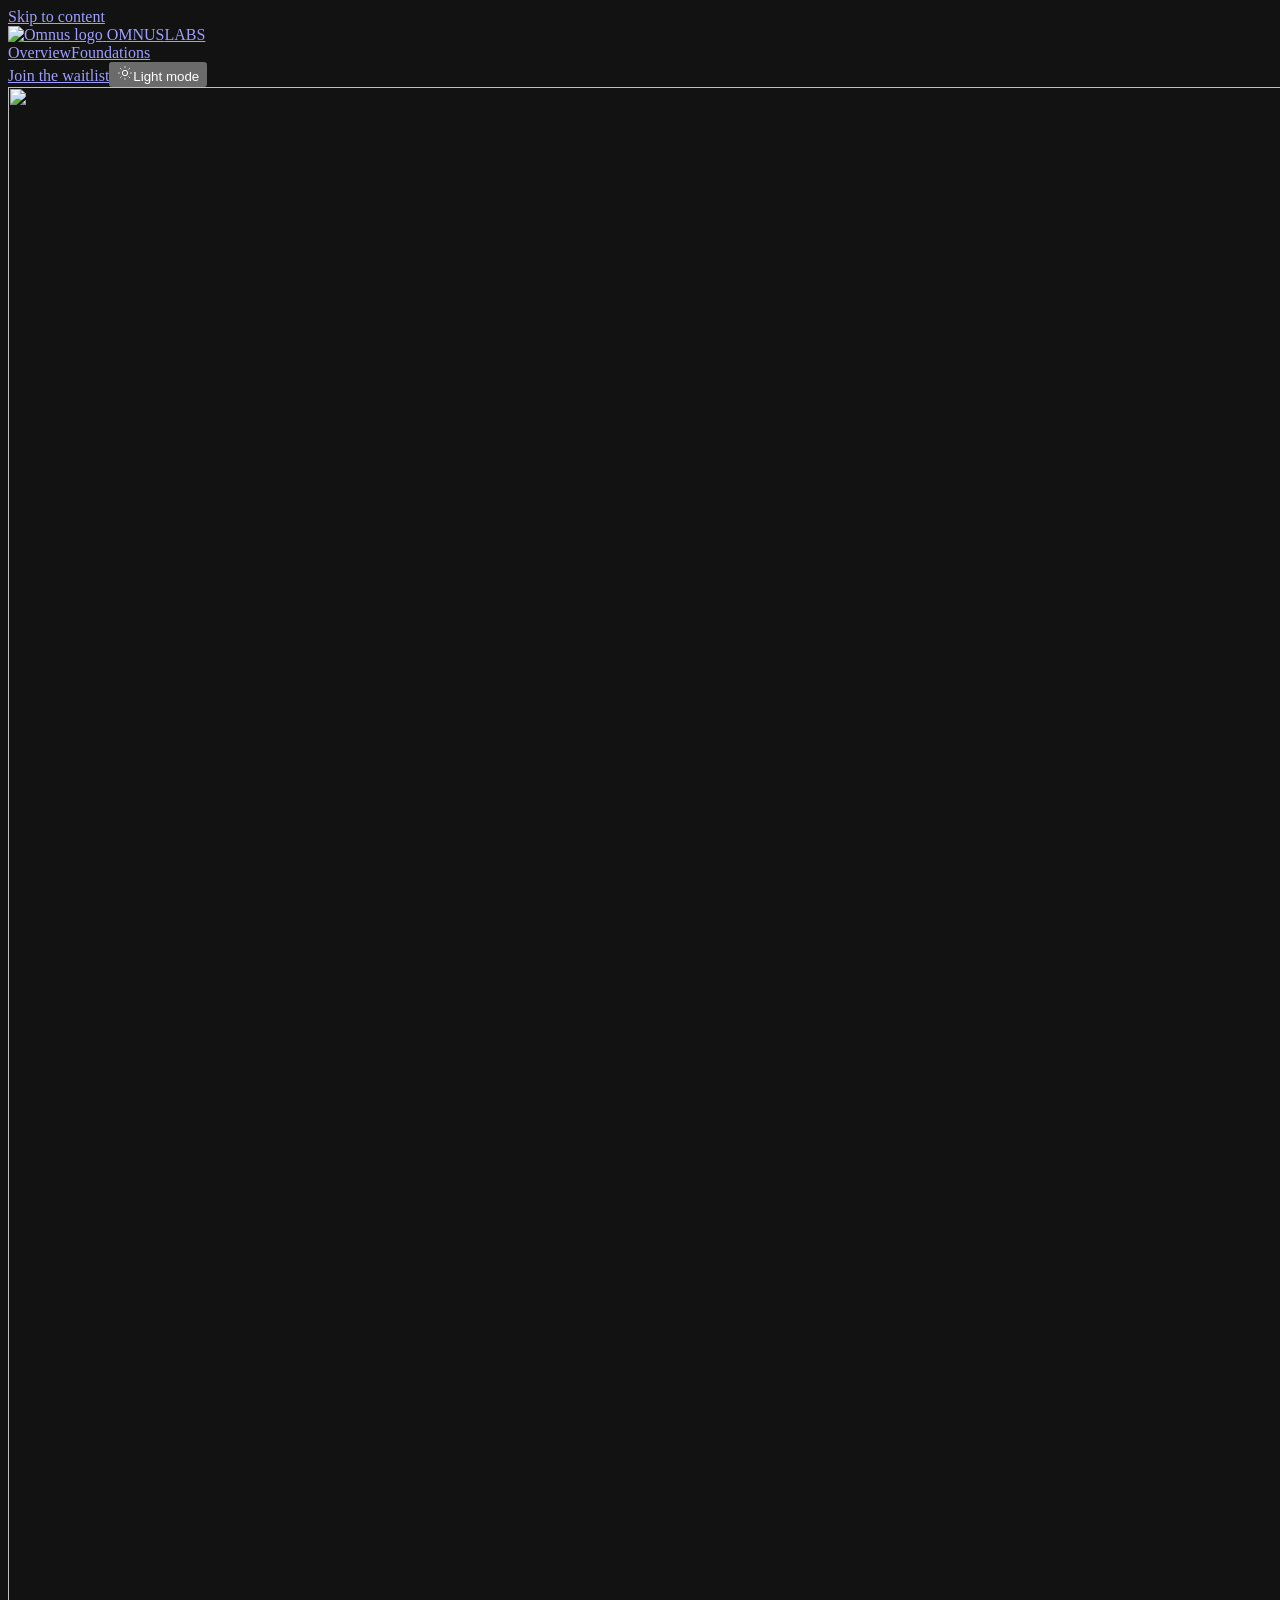
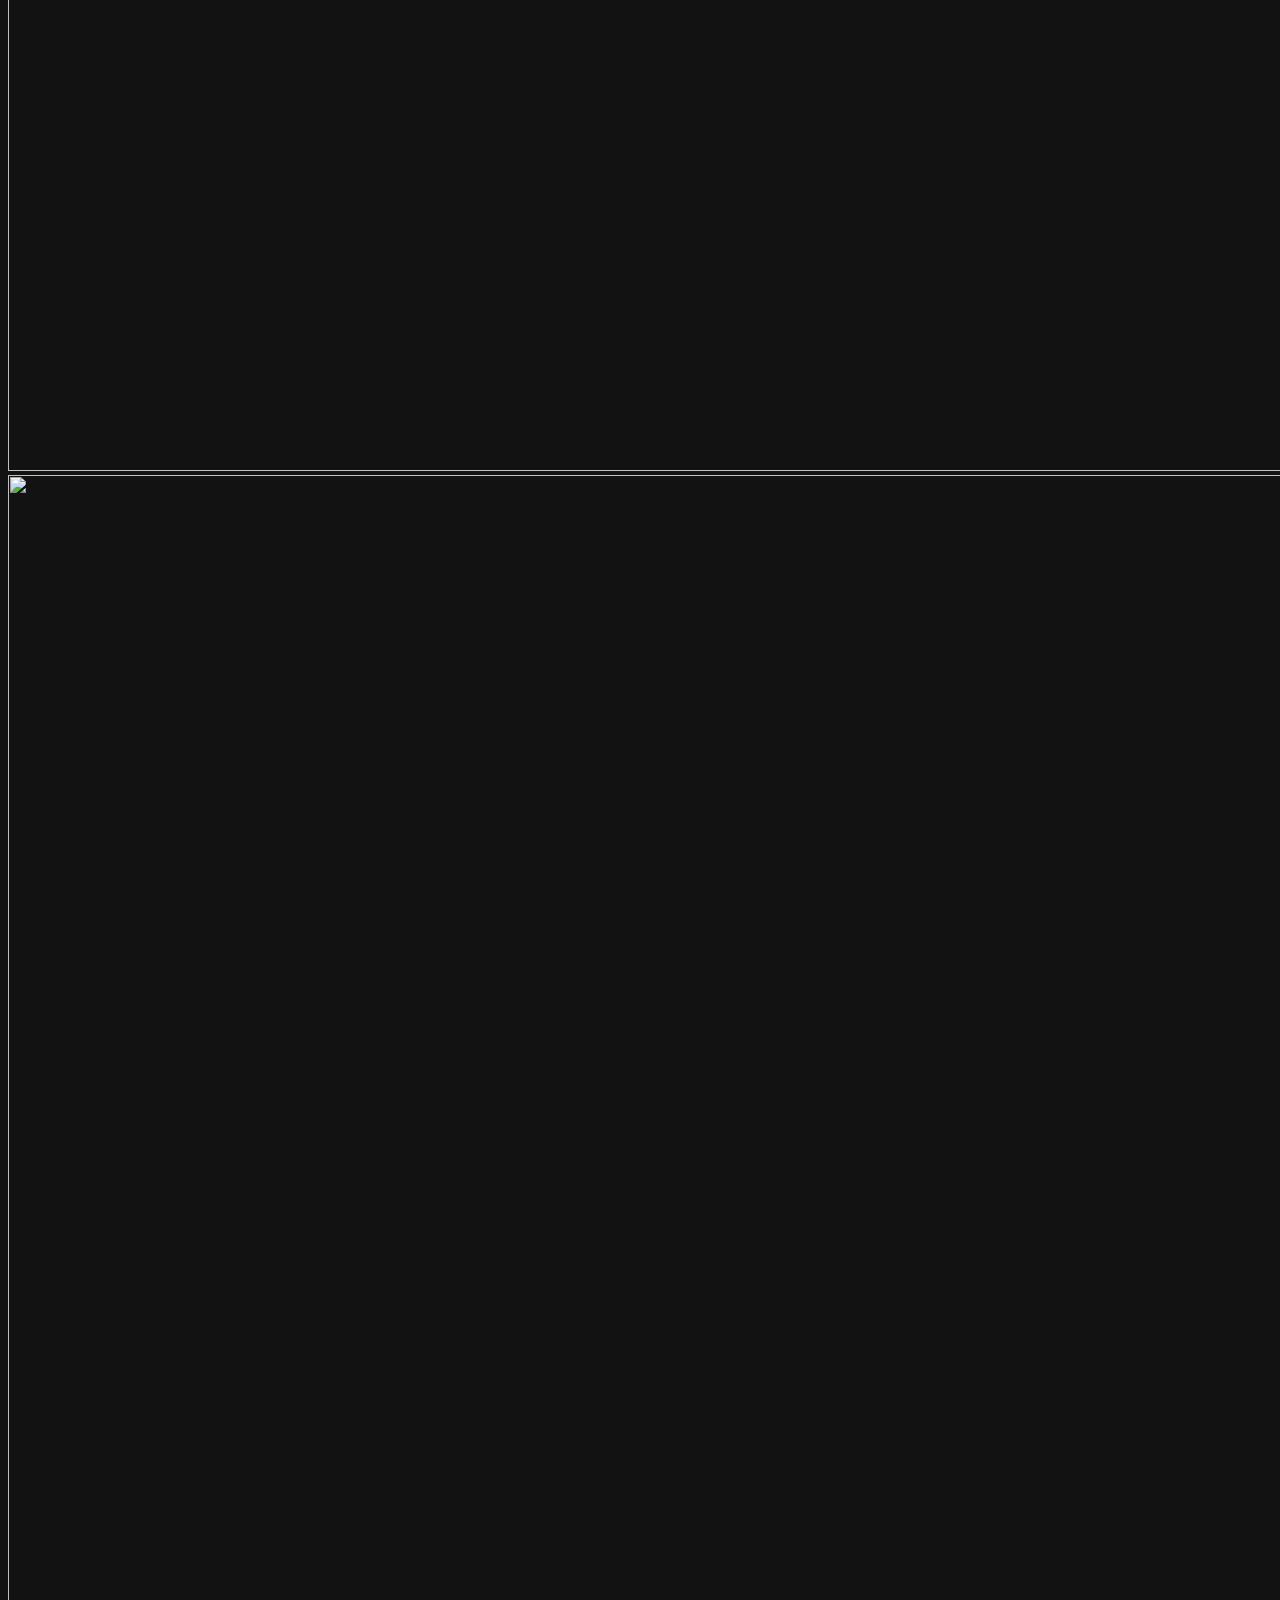
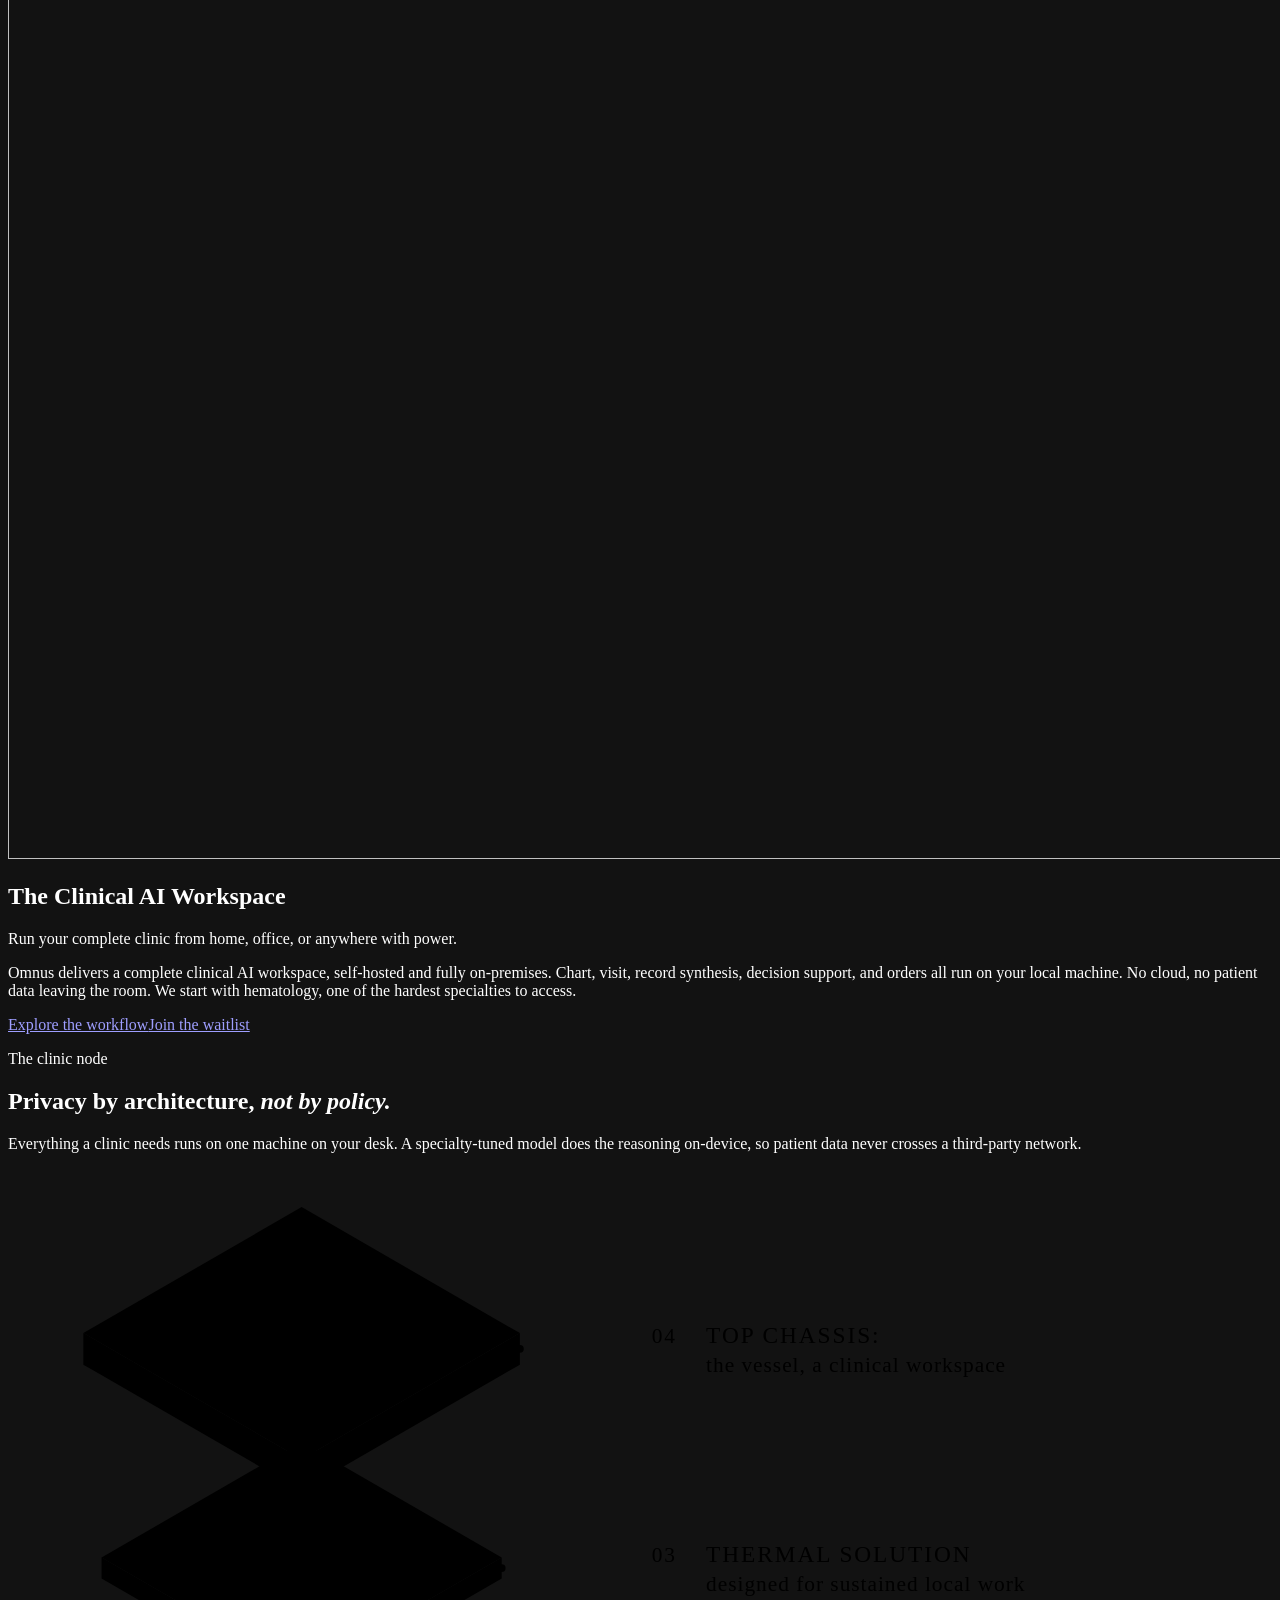
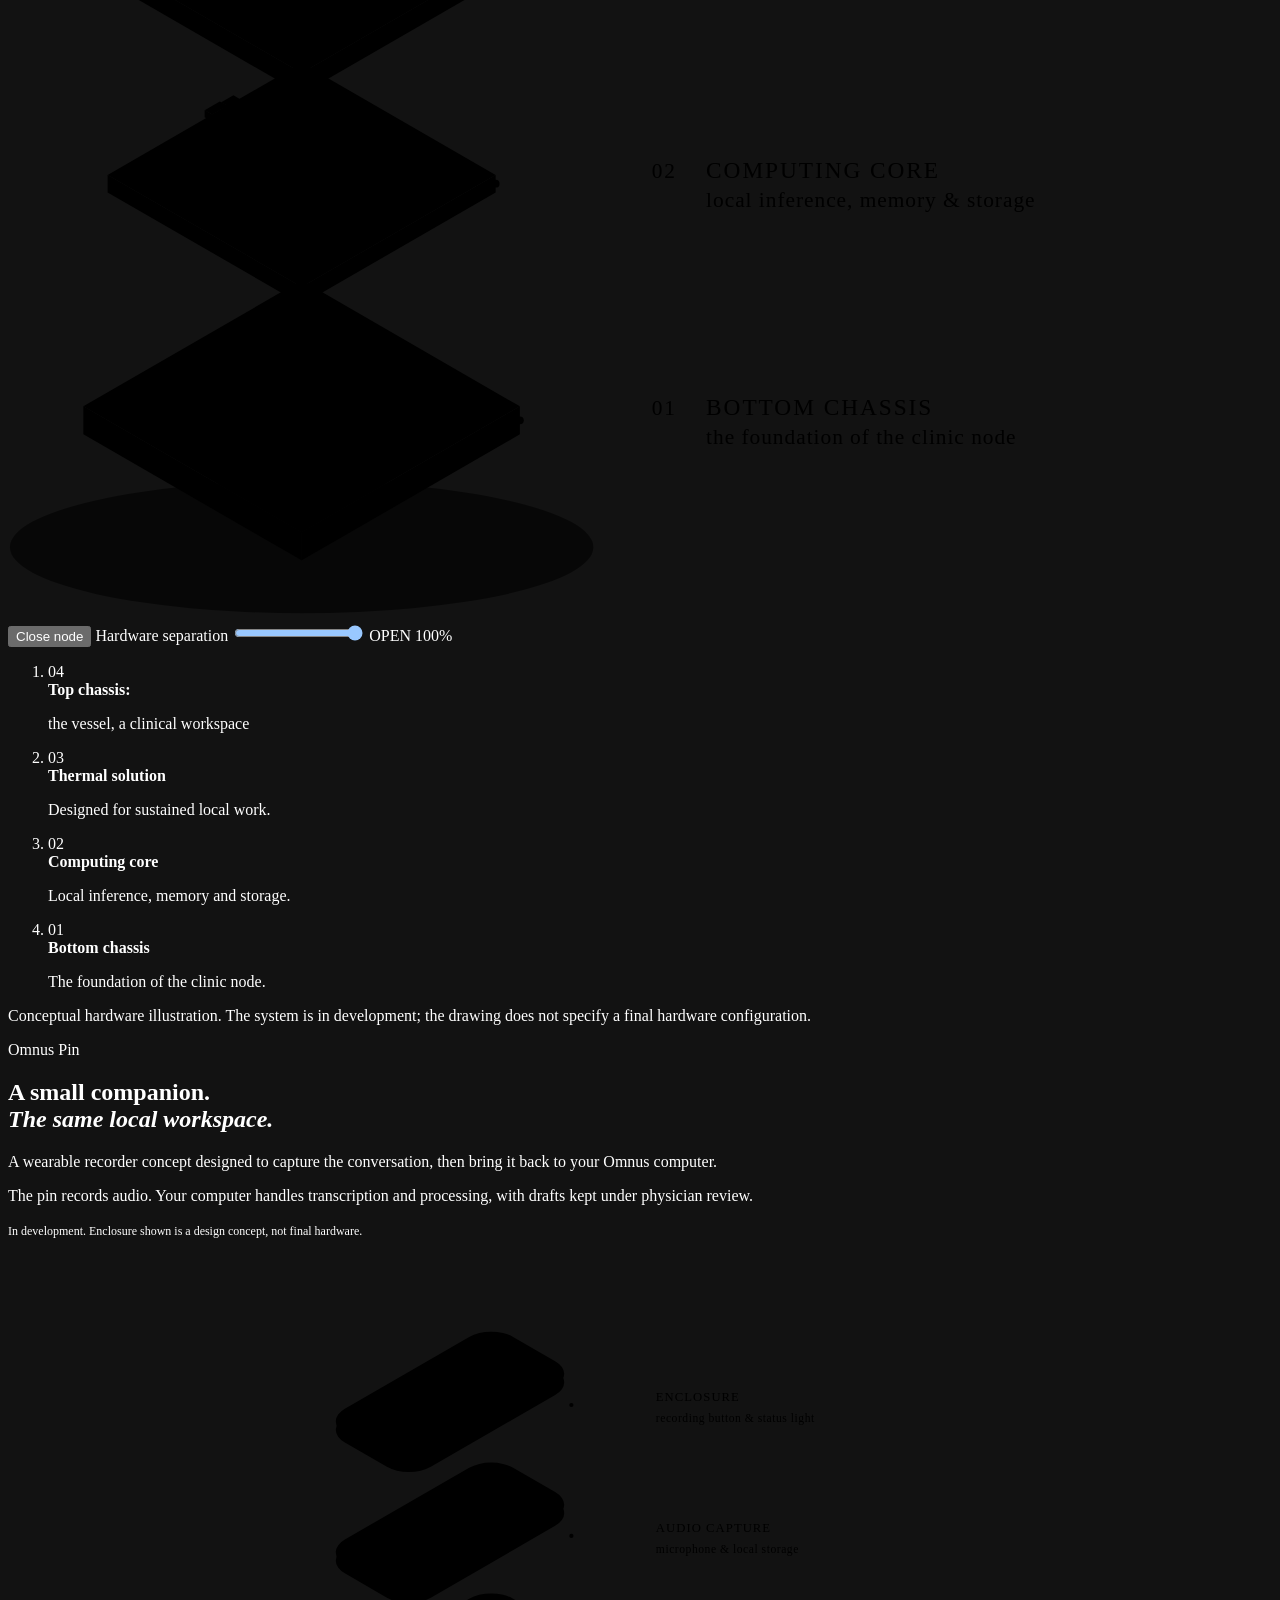
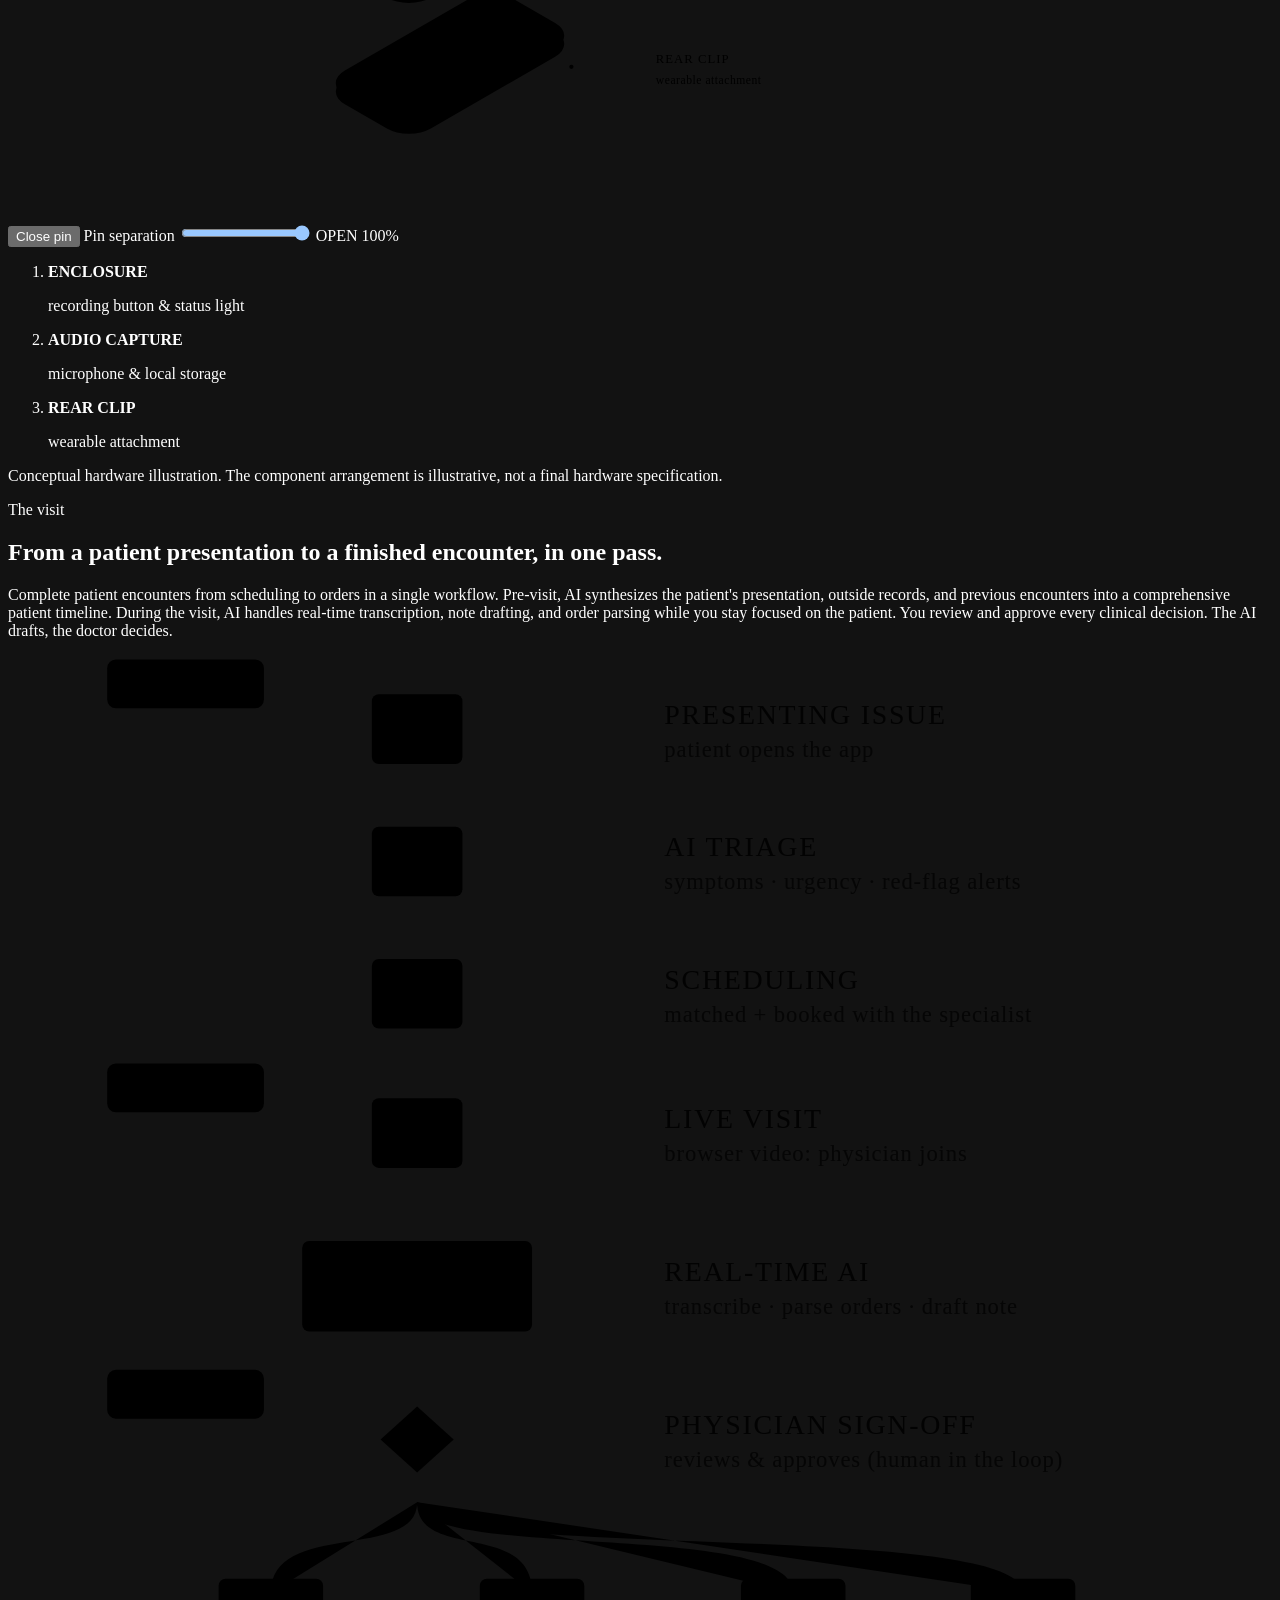
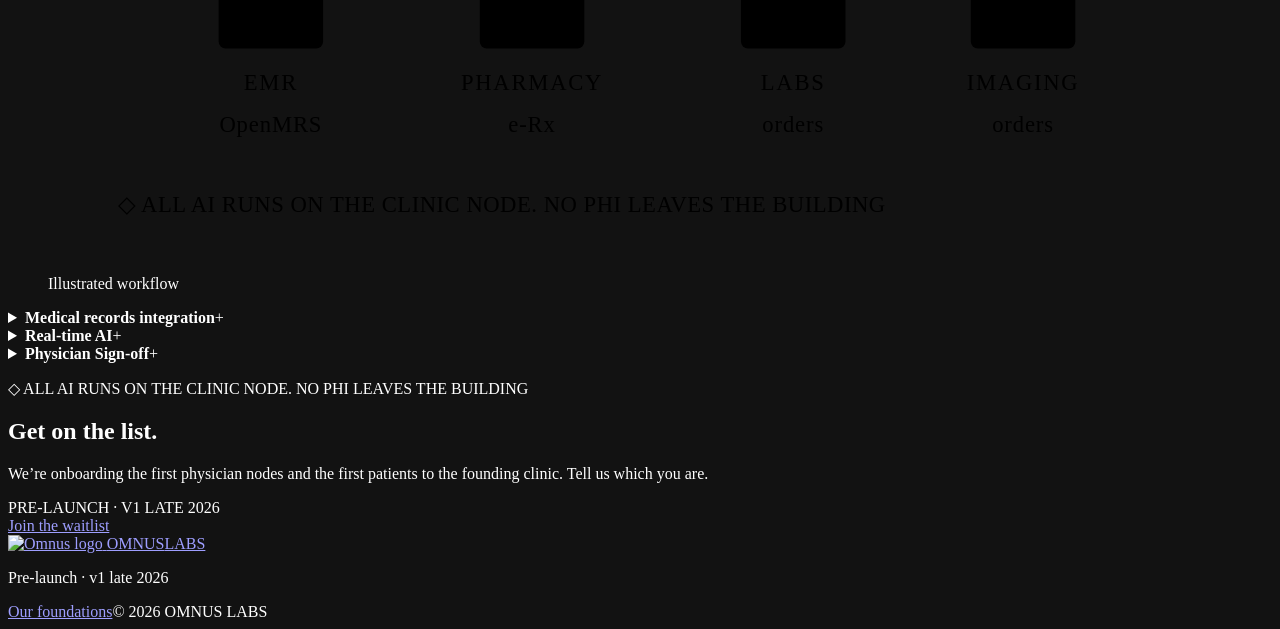
==== commit 1e905d1a: "feat: publish exploded pin and light header polish" ====
--- a/index.html
+++ b/index.html
@@ -35,6 +35,6 @@
       });
     }, { once: true });
   })();
-</script><title>Omnus Labs: The Clinical AI Workspace</title><link rel="canonical" href="https://moodyproject.github.io/omnus-node-preview/"><link rel="preload" href="/omnus-node-preview/fonts/Inter.woff2" as="font" type="font/woff2" crossorigin><link rel="stylesheet" href="/omnus-node-preview/_astro/foundations.CYBD3__T.css">
-<style>.pin-section[data-astro-cid-oeibmslt]{display:grid;grid-template-columns:1fr 1fr;gap:clamp(40px,7vw,110px);align-items:center}.pin-copy[data-astro-cid-oeibmslt] h2[data-astro-cid-oeibmslt]{margin:0 0 24px;font-size:clamp(32px,3.5vw,52px);line-height:1.12;letter-spacing:-.045em}.pin-copy[data-astro-cid-oeibmslt]>p[data-astro-cid-oeibmslt]:not(.eyebrow){max-width:480px;line-height:1.7;color:var(--muted)}.pin-copy[data-astro-cid-oeibmslt] .pin-lede[data-astro-cid-oeibmslt]{color:var(--ink);font-size:19px}.pin-copy[data-astro-cid-oeibmslt] .pin-status[data-astro-cid-oeibmslt]{margin-top:26px;font-size:13px}.pin-figure[data-astro-cid-oeibmslt]{margin:0;min-width:0}.pin-stage[data-astro-cid-oeibmslt]{height:360px;display:grid;place-items:center;perspective:950px;position:relative}.pin-stage[data-astro-cid-oeibmslt]:after{content:"";position:absolute;bottom:30px;width:125px;height:16px;border-radius:50%;background:var(--ink);opacity:.08;filter:blur(10px)}.pin-model[data-astro-cid-oeibmslt]{width:126px;height:230px;position:relative;transform-style:preserve-3d;transform:rotateX(12deg) rotateY(var(--pin-turn, -24deg)) rotate(-8deg)}.pin-layer[data-astro-cid-oeibmslt],.pin-face[data-astro-cid-oeibmslt]{position:absolute;inset:0;border-radius:38px}.pin-layer[data-astro-cid-oeibmslt]{transform:translateZ(var(--depth));background:color-mix(in srgb,var(--surface) 85%,var(--ink));border:1px solid color-mix(in srgb,var(--ink) 16%,var(--surface))}.pin-face[data-astro-cid-oeibmslt]{transform:translateZ(17px);background:linear-gradient(125deg,color-mix(in srgb,var(--surface) 88%,var(--ink)),var(--surface) 52%,var(--bg));border:1px solid color-mix(in srgb,var(--ink) 25%,var(--surface));box-shadow:inset 1px 1px 2px color-mix(in srgb,var(--ink) 12%,transparent);display:flex;flex-direction:column;align-items:center}.pin-clip[data-astro-cid-oeibmslt]{position:absolute;width:44px;height:160px;left:41px;top:22px;border-radius:15px;background:color-mix(in srgb,var(--surface) 70%,var(--ink));border:2px solid color-mix(in srgb,var(--surface) 55%,var(--ink));transform:translateZ(-13px);box-shadow:inset 0 0 0 5px var(--bg)}.pin-mic[data-astro-cid-oeibmslt]{display:flex;gap:4px;margin-top:24px}.pin-mic[data-astro-cid-oeibmslt] i[data-astro-cid-oeibmslt]{width:3px;height:3px;border-radius:50%;background:var(--muted)}.pin-indicator[data-astro-cid-oeibmslt]{width:18px;height:3px;background:var(--teal);border-radius:3px;margin-top:15px}.pin-record[data-astro-cid-oeibmslt]{display:grid;place-items:center;width:53px;height:53px;border-radius:50%;margin-top:27px;border:1px solid color-mix(in srgb,var(--ink) 25%,var(--surface));background:linear-gradient(140deg,var(--surface),var(--bg));box-shadow:0 3px 6px color-mix(in srgb,var(--ink) 10%,transparent)}.pin-record[data-astro-cid-oeibmslt] span[data-astro-cid-oeibmslt]{width:12px;height:12px;border-radius:50%;border:1px solid var(--teal)}.pin-wordmark[data-astro-cid-oeibmslt]{margin-top:35px;color:var(--teal);font-size:15px;letter-spacing:-.04em;font-weight:600}.pin-controls[data-astro-cid-oeibmslt]{display:flex;align-items:center;justify-content:center;gap:20px;font-size:12px;color:var(--muted)}.pin-controls[data-astro-cid-oeibmslt] input[data-astro-cid-oeibmslt]{width:135px;height:24px;accent-color:var(--teal);cursor:pointer}.pin-controls[data-astro-cid-oeibmslt] input[data-astro-cid-oeibmslt]:focus-visible{outline:2px solid var(--teal);outline-offset:4px;border-radius:4px}.pin-caption[data-astro-cid-oeibmslt]{text-align:center;margin-top:18px;font-size:11px;color:var(--muted)}@media(max-width:760px){.pin-section[data-astro-cid-oeibmslt]{grid-template-columns:1fr;gap:16px}.pin-stage[data-astro-cid-oeibmslt]{height:320px}.pin-copy[data-astro-cid-oeibmslt] .pin-lede[data-astro-cid-oeibmslt]{font-size:17px}}
-</style></head><body> <a class="skip" href="#main">Skip to content</a> <svg width="0" height="0" aria-hidden="true" style="position:absolute"> <defs> <filter id="node-light-hero" x="0" y="0" width="100%" height="100%" color-interpolation-filters="sRGB"> <feColorMatrix type="matrix" values="0 0 0 0 0  0 0 0 0 0  0 0 0 0 0  .2126 .7152 .0722 0 0" result="luminance"></feColorMatrix> <feComponentTransfer in="luminance" result="detail"><feFuncA type="gamma" amplitude="1" exponent="0.65" offset="0"></feFuncA></feComponentTransfer> <feFlood flood-color="#0e655c" result="teal"></feFlood> <feComposite in="teal" in2="detail" operator="in"></feComposite> </filter> <filter id="node-light-logo" x="0" y="0" width="100%" height="100%" color-interpolation-filters="sRGB"> <feFlood flood-color="#0e655c" result="accent"></feFlood> <feComposite in="accent" in2="SourceAlpha" operator="in"></feComposite> </filter> </defs> </svg> <header class="header wrap hero-header"><a class="brand" href="/omnus-node-preview/" aria-label="Omnus Labs home"><!-- Transparent teal derivative; the original supplied JPEG is retained. --><span class="logo-lockup"> <span class="logo-mark"><img src="/omnus-node-preview/brand/omnus-logo-transparent.png" alt="Omnus logo" width="2560" height="2560" decoding="async"></span> <span class="logo-name">OMNUS<span>LABS</span></span> </span></a><nav aria-label="Main navigation"><a href="/omnus-node-preview/" aria-current="page">Overview</a><a href="/omnus-node-preview/foundations/">Foundations</a></nav><a class="button header-cta" href="https://docs.google.com/forms/d/e/1FAIpQLSdqk4U3abVCx0YrU2oJp3kHnbRKeUgRyvJa8PMbETZ-NQ64VA/viewform">Join the waitlist</a><button class="theme-toggle" data-theme-toggle data-theme="dark" type="button" aria-label="Switch to light mode" title="Switch to light mode" hidden><svg viewBox="0 0 24 24" width="16" height="16" fill="none" stroke="currentColor" stroke-width="1.5" aria-hidden="true"><circle cx="12" cy="12" r="4"></circle><path d="M12 2v2m0 16v2M2 12h2m16 0h2M5 5l1.5 1.5m11 11L19 19M5 19l1.5-1.5m11-11L19 5"></path></svg><span>Light mode</span></button></header> <main id="main"> <section class="hero source-hero"> <div class="orbital vortex-art" aria-hidden="true"> <img class="hero-art-dark" src="/omnus-node-preview/omnus-hero-dark.webp" alt="" width="3172" height="1984" fetchpriority="high" decoding="async"> <img class="hero-art-light" src="/omnus-node-preview/omnus-hero-light.webp" alt="" width="3172" height="1984" fetchpriority="low" decoding="async"> </div> <div class="hero-content wrap"><div class="hero-copy"> <h1>The Clinical AI Workspace</h1> <p class="hero-subheading">Run your complete clinic from home, office, or anywhere with power.</p> <p class="hero-description">Omnus delivers a complete clinical AI workspace, self-hosted and fully on-premises. Chart, visit, record synthesis, decision support, and orders all run on your local machine. No cloud, no patient data leaving the room. We start with hematology, one of the hardest specialties to access.</p> <div class="actions"><a class="button" href="#workflow">Explore the workflow</a><a class="button" href="https://docs.google.com/forms/d/e/1FAIpQLSdqk4U3abVCx0YrU2oJp3kHnbRKeUgRyvJa8PMbETZ-NQ64VA/viewform">Join the waitlist</a></div></div></div> </section> <div class="technical-field"> <section class="hardware-section section wrap" id="hardware"> <div class="section-head source-section-head"> <div><p class="eyebrow">The clinic node</p><h2>Privacy by architecture, <em>not by policy.</em></h2></div> <p>Everything a clinic needs runs on one machine on your desk. A specialty-tuned model does the reasoning on-device, so patient data never crosses a third-party network.</p> </div> <div class="hardware-drawing"> <svg width="100%" viewBox="65 15 650 540" role="img" aria-label="Assembled clinic node opening into its components" class="hardware-svg" id="hardware-illustration"> <ellipse cx="216" cy="518" rx="150" ry="34" style="fill: color-mix(in srgb, var(--color-accent) 6%, transparent); opacity: 0.6;"></ellipse> <line x1="216" y1="120" x2="216" y2="470" style="stroke: var(--color-accent); stroke-width: 1; stroke-dasharray: 4, 5; opacity: 0.5;"></line> <g transform="translate(0,-0.0)" style="opacity: 1;" data-layer="0" class="hardware-layer"> <polygon points="328.233,445.6 216,510.400 216,524.8 328.233,460" style="fill: color-mix(in srgb, var(--color-paper) 94%, transparent); stroke: var(--color-accent); stroke-width: 1.2; stroke-linejoin: round;"></polygon> <polygon points="216,510.400 103.766,445.6 103.766,460 216,524.8" style="fill: color-mix(in srgb, var(--color-paper) 96%, transparent); stroke: var(--color-accent); stroke-width: 1.2; stroke-linejoin: round;"></polygon> <polygon points="216,380.8 328.233,445.6 216,510.400 103.766,445.6" style="fill: color-mix(in srgb, var(--color-paper) 98%, transparent); stroke: var(--color-accent); stroke-width: 1.2; stroke-linejoin: round;"></polygon> </g> <g transform="translate(0,-0.0)" style="opacity: 1;" data-layer="0" class="hardware-layer hardware-label"> <line x1="328.233" y1="452.8" x2="390" y2="452.8" style="stroke: var(--color-accent); stroke-width: 1;"></line> <circle cx="328.233" cy="452.8" r="2" style="fill: var(--color-accent);"></circle> <text x="396" y="449.8" font-family="var(--font-mono), monospace" font-size="11" letter-spacing="1" style="fill: color-mix(in srgb, var(--color-ink) 40%, transparent);">01</text> <text x="424" y="449.8" font-family="var(--font-mono), monospace" font-size="12" letter-spacing="1" style="fill: var(--color-accent);">BOTTOM CHASSIS</text> <text x="424" y="464.8" font-family="var(--font-mono), monospace" font-size="11" letter-spacing="0.5" style="fill: color-mix(in srgb, var(--color-ink) 50%, transparent);">the foundation of the clinic node</text> </g> <g transform="translate(0,-110)" style="opacity: 1;" data-layer="1" class="hardware-layer"> <polygon points="315.763,436.6 216,494.200 216,503.200 315.763,445.6" style="fill: color-mix(in srgb, var(--color-accent) 22%, transparent); stroke: var(--color-accent); stroke-width: 1.2; stroke-linejoin: round;"></polygon> <polygon points="216,494.200 116.236,436.6 116.236,445.6 216,503.200" style="fill: color-mix(in srgb, var(--color-accent) 30%, transparent); stroke: var(--color-accent); stroke-width: 1.2; stroke-linejoin: round;"></polygon> <polygon points="216,379 315.763,436.6 216,494.200 116.236,436.6" style="fill: color-mix(in srgb, var(--color-accent) 14%, transparent); stroke: var(--color-accent); stroke-width: 1.2; stroke-linejoin: round;"></polygon> <polygon points="232.367,435.88 216,445.33 216,446.05 232.367,436.6" style="fill: color-mix(in srgb, var(--color-accent) 26%, transparent); stroke: var(--color-accent); stroke-width: 1.2; stroke-linejoin: round;"></polygon> <polygon points="216,445.33 199.632,435.88 199.632,436.6 216,446.05" style="fill: color-mix(in srgb, var(--color-accent) 18%, transparent); stroke: var(--color-accent); stroke-width: 1.2; stroke-linejoin: round;"></polygon> <polygon points="216,426.43 232.367,435.88 216,445.33 199.632,435.88" style="fill: color-mix(in srgb, var(--color-accent) 12%, transparent); stroke: var(--color-accent); stroke-width: 1.2; stroke-linejoin: round;"></polygon> <polygon points="227.691,434.26 216,441.01 216,442.63 227.691,435.88" style="fill: color-mix(in srgb, var(--color-accent) 55%, transparent); stroke: var(--color-accent); stroke-width: 1.2; stroke-linejoin: round;"></polygon> <polygon points="216,441.01 204.309,434.26 204.309,435.88 216,442.63" style="fill: color-mix(in srgb, var(--color-accent) 45%, transparent); stroke: var(--color-accent); stroke-width: 1.2; stroke-linejoin: round;"></polygon> <polygon points="216,427.51 227.691,434.26 216,441.01 204.309,434.26" style="fill: color-mix(in srgb, var(--color-accent) 35%, transparent); stroke: var(--color-accent); stroke-width: 1.2; stroke-linejoin: round;"></polygon> <line x1="217.558" y1="428.409" x2="205.867" y2="435.159" style="stroke: color-mix(in srgb, var(--color-accent) 70%, transparent); stroke-width: 0.6;"></line> <line x1="214.441" y1="428.409" x2="226.132" y2="435.159" style="stroke: color-mix(in srgb, var(--color-accent) 70%, transparent); stroke-width: 0.6;"></line> <line x1="219.117" y1="429.31" x2="207.426" y2="436.06" style="stroke: color-mix(in srgb, var(--color-accent) 70%, transparent); stroke-width: 0.6;"></line> <line x1="212.882" y1="429.31" x2="224.573" y2="436.06" style="stroke: color-mix(in srgb, var(--color-accent) 70%, transparent); stroke-width: 0.6;"></line> <line x1="220.676" y1="430.21" x2="208.985" y2="436.96" style="stroke: color-mix(in srgb, var(--color-accent) 70%, transparent); stroke-width: 0.6;"></line> <line x1="211.323" y1="430.21" x2="223.014" y2="436.96" style="stroke: color-mix(in srgb, var(--color-accent) 70%, transparent); stroke-width: 0.6;"></line> <line x1="222.235" y1="431.11" x2="210.544" y2="437.86" style="stroke: color-mix(in srgb, var(--color-accent) 70%, transparent); stroke-width: 0.6;"></line> <line x1="209.764" y1="431.11" x2="221.455" y2="437.86" style="stroke: color-mix(in srgb, var(--color-accent) 70%, transparent); stroke-width: 0.6;"></line> <line x1="223.794" y1="432.01" x2="212.103" y2="438.76" style="stroke: color-mix(in srgb, var(--color-accent) 70%, transparent); stroke-width: 0.6;"></line> <line x1="208.206" y1="432.01" x2="219.897" y2="438.76" style="stroke: color-mix(in srgb, var(--color-accent) 70%, transparent); stroke-width: 0.6;"></line> <line x1="225.352" y1="432.909" x2="213.661" y2="439.659" style="stroke: color-mix(in srgb, var(--color-accent) 70%, transparent); stroke-width: 0.6;"></line> <line x1="206.647" y1="432.909" x2="218.338" y2="439.659" style="stroke: color-mix(in srgb, var(--color-accent) 70%, transparent); stroke-width: 0.6;"></line> <line x1="226.911" y1="433.81" x2="215.220" y2="440.56" style="stroke: color-mix(in srgb, var(--color-accent) 70%, transparent); stroke-width: 0.6;"></line> <line x1="205.088" y1="433.81" x2="216.779" y2="440.56" style="stroke: color-mix(in srgb, var(--color-accent) 70%, transparent); stroke-width: 0.6;"></line> <polygon points="212.103,418.227 213.661,418.6 213.661,422.650 212.103,422.277" style="fill: color-mix(in srgb, var(--color-accent) 30%, transparent); stroke: var(--color-accent); stroke-width: 0.6; stroke-linejoin: round;"></polygon> <polygon points="210.544,418.6 212.103,418.227 212.103,422.277 210.544,422.650" style="fill: color-mix(in srgb, var(--color-accent) 30%, transparent); stroke: var(--color-accent); stroke-width: 0.6; stroke-linejoin: round;"></polygon> <polygon points="209.898,419.5 210.544,418.6 210.544,422.650 209.898,423.55" style="fill: color-mix(in srgb, var(--color-accent) 30%, transparent); stroke: var(--color-accent); stroke-width: 0.6; stroke-linejoin: round;"></polygon> <polygon points="213.661,418.6 214.307,419.5 214.307,423.55 213.661,422.650" style="fill: color-mix(in srgb, var(--color-accent) 30%, transparent); stroke: var(--color-accent); stroke-width: 0.6; stroke-linejoin: round;"></polygon> <polygon points="210.544,420.400 209.898,419.5 209.898,423.55 210.544,424.450" style="fill: color-mix(in srgb, var(--color-accent) 30%, transparent); stroke: var(--color-accent); stroke-width: 0.6; stroke-linejoin: round;"></polygon> <polygon points="214.307,419.5 213.661,420.400 213.661,424.450 214.307,423.55" style="fill: color-mix(in srgb, var(--color-accent) 30%, transparent); stroke: var(--color-accent); stroke-width: 0.6; stroke-linejoin: round;"></polygon> <polygon points="213.661,420.400 212.103,420.772 212.103,424.822 213.661,424.450" style="fill: color-mix(in srgb, var(--color-accent) 30%, transparent); stroke: var(--color-accent); stroke-width: 0.6; stroke-linejoin: round;"></polygon> <polygon points="212.103,420.772 210.544,420.400 210.544,424.450 212.103,424.822" style="fill: color-mix(in srgb, var(--color-accent) 30%, transparent); stroke: var(--color-accent); stroke-width: 0.6; stroke-linejoin: round;"></polygon> <polygon points="213.661,420.400 212.103,420.772 210.544,420.400 209.898,419.5 210.544,418.6 212.103,418.227 213.661,418.6 214.307,419.5" style="fill: color-mix(in srgb, var(--color-accent) 55%, transparent); stroke: var(--color-accent); stroke-width: 0.6; stroke-linejoin: round;"></polygon> <polygon points="208.206,420.477 209.764,420.85 209.764,424.900 208.206,424.527" style="fill: color-mix(in srgb, var(--color-accent) 30%, transparent); stroke: var(--color-accent); stroke-width: 0.6; stroke-linejoin: round;"></polygon> <polygon points="206.647,420.85 208.206,420.477 208.206,424.527 206.647,424.900" style="fill: color-mix(in srgb, var(--color-accent) 30%, transparent); stroke: var(--color-accent); stroke-width: 0.6; stroke-linejoin: round;"></polygon> <polygon points="206.001,421.75 206.647,420.85 206.647,424.900 206.001,425.8" style="fill: color-mix(in srgb, var(--color-accent) 30%, transparent); stroke: var(--color-accent); stroke-width: 0.6; stroke-linejoin: round;"></polygon> <polygon points="209.764,420.85 210.410,421.75 210.410,425.8 209.764,424.900" style="fill: color-mix(in srgb, var(--color-accent) 30%, transparent); stroke: var(--color-accent); stroke-width: 0.6; stroke-linejoin: round;"></polygon> <polygon points="206.647,422.650 206.001,421.75 206.001,425.8 206.647,426.700" style="fill: color-mix(in srgb, var(--color-accent) 30%, transparent); stroke: var(--color-accent); stroke-width: 0.6; stroke-linejoin: round;"></polygon> <polygon points="210.410,421.75 209.764,422.650 209.764,426.700 210.410,425.8" style="fill: color-mix(in srgb, var(--color-accent) 30%, transparent); stroke: var(--color-accent); stroke-width: 0.6; stroke-linejoin: round;"></polygon> <polygon points="209.764,422.650 208.206,423.022 208.206,427.072 209.764,426.700" style="fill: color-mix(in srgb, var(--color-accent) 30%, transparent); stroke: var(--color-accent); stroke-width: 0.6; stroke-linejoin: round;"></polygon> <polygon points="208.206,423.022 206.647,422.650 206.647,426.700 208.206,427.072" style="fill: color-mix(in srgb, var(--color-accent) 30%, transparent); stroke: var(--color-accent); stroke-width: 0.6; stroke-linejoin: round;"></polygon> <polygon points="209.764,422.650 208.206,423.022 206.647,422.650 206.001,421.75 206.647,420.85 208.206,420.477 209.764,420.85 210.410,421.75" style="fill: color-mix(in srgb, var(--color-accent) 55%, transparent); stroke: var(--color-accent); stroke-width: 0.6; stroke-linejoin: round;"></polygon> <polygon points="204.309,422.727 205.867,423.1 205.867,427.150 204.309,426.777" style="fill: color-mix(in srgb, var(--color-accent) 30%, transparent); stroke: var(--color-accent); stroke-width: 0.6; stroke-linejoin: round;"></polygon> <polygon points="202.750,423.1 204.309,422.727 204.309,426.777 202.750,427.150" style="fill: color-mix(in srgb, var(--color-accent) 30%, transparent); stroke: var(--color-accent); stroke-width: 0.6; stroke-linejoin: round;"></polygon> <polygon points="202.104,424 202.750,423.1 202.750,427.150 202.104,428.05" style="fill: color-mix(in srgb, var(--color-accent) 30%, transparent); stroke: var(--color-accent); stroke-width: 0.6; stroke-linejoin: round;"></polygon> <polygon points="205.867,423.1 206.513,424 206.513,428.05 205.867,427.150" style="fill: color-mix(in srgb, var(--color-accent) 30%, transparent); stroke: var(--color-accent); stroke-width: 0.6; stroke-linejoin: round;"></polygon> <polygon points="202.750,424.900 202.104,424 202.104,428.05 202.750,428.950" style="fill: color-mix(in srgb, var(--color-accent) 30%, transparent); stroke: var(--color-accent); stroke-width: 0.6; stroke-linejoin: round;"></polygon> <polygon points="206.513,424 205.867,424.900 205.867,428.950 206.513,428.05" style="fill: color-mix(in srgb, var(--color-accent) 30%, transparent); stroke: var(--color-accent); stroke-width: 0.6; stroke-linejoin: round;"></polygon> <polygon points="205.867,424.900 204.309,425.272 204.309,429.322 205.867,428.950" style="fill: color-mix(in srgb, var(--color-accent) 30%, transparent); stroke: var(--color-accent); stroke-width: 0.6; stroke-linejoin: round;"></polygon> <polygon points="204.309,425.272 202.750,424.900 202.750,428.950 204.309,429.322" style="fill: color-mix(in srgb, var(--color-accent) 30%, transparent); stroke: var(--color-accent); stroke-width: 0.6; stroke-linejoin: round;"></polygon> <polygon points="205.867,424.900 204.309,425.272 202.750,424.900 202.104,424 202.750,423.1 204.309,422.727 205.867,423.1 206.513,424" style="fill: color-mix(in srgb, var(--color-accent) 55%, transparent); stroke: var(--color-accent); stroke-width: 0.6; stroke-linejoin: round;"></polygon> <polygon points="200.412,424.977 201.970,425.35 201.970,429.400 200.412,429.027" style="fill: color-mix(in srgb, var(--color-accent) 30%, transparent); stroke: var(--color-accent); stroke-width: 0.6; stroke-linejoin: round;"></polygon> <polygon points="198.853,425.35 200.412,424.977 200.412,429.027 198.853,429.400" style="fill: color-mix(in srgb, var(--color-accent) 30%, transparent); stroke: var(--color-accent); stroke-width: 0.6; stroke-linejoin: round;"></polygon> <polygon points="201.970,425.35 202.616,426.25 202.616,430.3 201.970,429.400" style="fill: color-mix(in srgb, var(--color-accent) 30%, transparent); stroke: var(--color-accent); stroke-width: 0.6; stroke-linejoin: round;"></polygon> <polygon points="198.207,426.25 198.853,425.35 198.853,429.400 198.207,430.3" style="fill: color-mix(in srgb, var(--color-accent) 30%, transparent); stroke: var(--color-accent); stroke-width: 0.6; stroke-linejoin: round;"></polygon> <polygon points="198.853,427.150 198.207,426.25 198.207,430.3 198.853,431.200" style="fill: color-mix(in srgb, var(--color-accent) 30%, transparent); stroke: var(--color-accent); stroke-width: 0.6; stroke-linejoin: round;"></polygon> <polygon points="202.616,426.25 201.970,427.150 201.970,431.200 202.616,430.3" style="fill: color-mix(in srgb, var(--color-accent) 30%, transparent); stroke: var(--color-accent); stroke-width: 0.6; stroke-linejoin: round;"></polygon> <polygon points="201.970,427.150 200.412,427.522 200.412,431.572 201.970,431.200" style="fill: color-mix(in srgb, var(--color-accent) 30%, transparent); stroke: var(--color-accent); stroke-width: 0.6; stroke-linejoin: round;"></polygon> <polygon points="200.412,427.522 198.853,427.150 198.853,431.200 200.412,431.572" style="fill: color-mix(in srgb, var(--color-accent) 30%, transparent); stroke: var(--color-accent); stroke-width: 0.6; stroke-linejoin: round;"></polygon> <polygon points="201.970,427.150 200.412,427.522 198.853,427.150 198.207,426.25 198.853,425.35 200.412,424.977 201.970,425.35 202.616,426.25" style="fill: color-mix(in srgb, var(--color-accent) 55%, transparent); stroke: var(--color-accent); stroke-width: 0.6; stroke-linejoin: round;"></polygon> <polygon points="194.956,427.6 196.515,427.227 196.515,431.277 194.956,431.650" style="fill: color-mix(in srgb, var(--color-accent) 30%, transparent); stroke: var(--color-accent); stroke-width: 0.6; stroke-linejoin: round;"></polygon> <polygon points="196.515,427.227 198.073,427.6 198.073,431.650 196.515,431.277" style="fill: color-mix(in srgb, var(--color-accent) 30%, transparent); stroke: var(--color-accent); stroke-width: 0.6; stroke-linejoin: round;"></polygon> <polygon points="198.073,427.6 198.719,428.5 198.719,432.55 198.073,431.650" style="fill: color-mix(in srgb, var(--color-accent) 30%, transparent); stroke: var(--color-accent); stroke-width: 0.6; stroke-linejoin: round;"></polygon> <polygon points="194.310,428.5 194.956,427.6 194.956,431.650 194.310,432.55" style="fill: color-mix(in srgb, var(--color-accent) 30%, transparent); stroke: var(--color-accent); stroke-width: 0.6; stroke-linejoin: round;"></polygon> <polygon points="194.956,429.400 194.310,428.5 194.310,432.55 194.956,433.450" style="fill: color-mix(in srgb, var(--color-accent) 30%, transparent); stroke: var(--color-accent); stroke-width: 0.6; stroke-linejoin: round;"></polygon> <polygon points="198.719,428.5 198.073,429.400 198.073,433.450 198.719,432.55" style="fill: color-mix(in srgb, var(--color-accent) 30%, transparent); stroke: var(--color-accent); stroke-width: 0.6; stroke-linejoin: round;"></polygon> <polygon points="198.073,429.400 196.515,429.772 196.515,433.822 198.073,433.450" style="fill: color-mix(in srgb, var(--color-accent) 30%, transparent); stroke: var(--color-accent); stroke-width: 0.6; stroke-linejoin: round;"></polygon> <polygon points="196.515,429.772 194.956,429.400 194.956,433.450 196.515,433.822" style="fill: color-mix(in srgb, var(--color-accent) 30%, transparent); stroke: var(--color-accent); stroke-width: 0.6; stroke-linejoin: round;"></polygon> <polygon points="198.073,429.400 196.515,429.772 194.956,429.400 194.310,428.5 194.956,427.6 196.515,427.227 198.073,427.6 198.719,428.5" style="fill: color-mix(in srgb, var(--color-accent) 55%, transparent); stroke: var(--color-accent); stroke-width: 0.6; stroke-linejoin: round;"></polygon> <polygon points="191.059,429.85 192.618,429.477 192.618,433.527 191.059,433.900" style="fill: color-mix(in srgb, var(--color-accent) 30%, transparent); stroke: var(--color-accent); stroke-width: 0.6; stroke-linejoin: round;"></polygon> <polygon points="192.618,429.477 194.176,429.85 194.176,433.900 192.618,433.527" style="fill: color-mix(in srgb, var(--color-accent) 30%, transparent); stroke: var(--color-accent); stroke-width: 0.6; stroke-linejoin: round;"></polygon> <polygon points="194.176,429.85 194.822,430.75 194.822,434.8 194.176,433.900" style="fill: color-mix(in srgb, var(--color-accent) 30%, transparent); stroke: var(--color-accent); stroke-width: 0.6; stroke-linejoin: round;"></polygon> <polygon points="190.413,430.75 191.059,429.85 191.059,433.900 190.413,434.8" style="fill: color-mix(in srgb, var(--color-accent) 30%, transparent); stroke: var(--color-accent); stroke-width: 0.6; stroke-linejoin: round;"></polygon> <polygon points="191.059,431.650 190.413,430.75 190.413,434.8 191.059,435.700" style="fill: color-mix(in srgb, var(--color-accent) 30%, transparent); stroke: var(--color-accent); stroke-width: 0.6; stroke-linejoin: round;"></polygon> <polygon points="194.822,430.75 194.176,431.650 194.176,435.700 194.822,434.8" style="fill: color-mix(in srgb, var(--color-accent) 30%, transparent); stroke: var(--color-accent); stroke-width: 0.6; stroke-linejoin: round;"></polygon> <polygon points="194.176,431.650 192.618,432.022 192.618,436.072 194.176,435.700" style="fill: color-mix(in srgb, var(--color-accent) 30%, transparent); stroke: var(--color-accent); stroke-width: 0.6; stroke-linejoin: round;"></polygon> <polygon points="192.618,432.022 191.059,431.650 191.059,435.700 192.618,436.072" style="fill: color-mix(in srgb, var(--color-accent) 30%, transparent); stroke: var(--color-accent); stroke-width: 0.6; stroke-linejoin: round;"></polygon> <polygon points="194.176,431.650 192.618,432.022 191.059,431.650 190.413,430.75 191.059,429.85 192.618,429.477 194.176,429.85 194.822,430.75" style="fill: color-mix(in srgb, var(--color-accent) 55%, transparent); stroke: var(--color-accent); stroke-width: 0.6; stroke-linejoin: round;"></polygon> <polygon points="211.323,416.35 183.265,432.55 183.265,433.900 211.323,417.700" style="fill: color-mix(in srgb, var(--color-accent) 35%, transparent); stroke: var(--color-accent); stroke-width: 1.2; stroke-linejoin: round;"></polygon> <polygon points="183.265,432.55 177.03,428.95 177.03,430.3 183.265,433.900" style="fill: color-mix(in srgb, var(--color-accent) 25%, transparent); stroke: var(--color-accent); stroke-width: 1.2; stroke-linejoin: round;"></polygon> <polygon points="205.088,412.75 211.323,416.35 183.265,432.55 177.03,428.95" style="fill: color-mix(in srgb, var(--color-accent) 20%, transparent); stroke: var(--color-accent); stroke-width: 1.2; stroke-linejoin: round;"></polygon> <polygon points="254.97,441.55 226.911,457.75 226.911,459.1 254.97,442.900" style="fill: color-mix(in srgb, var(--color-accent) 35%, transparent); stroke: var(--color-accent); stroke-width: 1.2; stroke-linejoin: round;"></polygon> <polygon points="226.911,457.75 220.676,454.15 220.676,455.5 226.911,459.1" style="fill: color-mix(in srgb, var(--color-accent) 25%, transparent); stroke: var(--color-accent); stroke-width: 1.2; stroke-linejoin: round;"></polygon> <polygon points="248.734,437.95 254.97,441.55 226.911,457.75 220.676,454.15" style="fill: color-mix(in srgb, var(--color-accent) 20%, transparent); stroke: var(--color-accent); stroke-width: 1.2; stroke-linejoin: round;"></polygon> <polygon points="207.426,416.53 203.529,418.78 203.529,419.5 207.426,417.25" style="fill: color-mix(in srgb, var(--color-accent) 55%, transparent); stroke: var(--color-accent); stroke-width: 1.2; stroke-linejoin: round;"></polygon> <polygon points="203.529,418.78 199.632,416.53 199.632,417.25 203.529,419.5" style="fill: color-mix(in srgb, var(--color-accent) 45%, transparent); stroke: var(--color-accent); stroke-width: 1.2; stroke-linejoin: round;"></polygon> <polygon points="203.529,414.28 207.426,416.53 203.529,418.78 199.632,416.53" style="fill: color-mix(in srgb, var(--color-accent) 35%, transparent); stroke: var(--color-accent); stroke-width: 1.2; stroke-linejoin: round;"></polygon> <polygon points="251.073,441.729 247.176,443.979 247.176,444.7 251.073,442.45" style="fill: color-mix(in srgb, var(--color-accent) 55%, transparent); stroke: var(--color-accent); stroke-width: 1.2; stroke-linejoin: round;"></polygon> <polygon points="247.176,443.979 243.279,441.729 243.279,442.45 247.176,444.7" style="fill: color-mix(in srgb, var(--color-accent) 45%, transparent); stroke: var(--color-accent); stroke-width: 1.2; stroke-linejoin: round;"></polygon> <polygon points="247.176,439.479 251.073,441.729 247.176,443.979 243.279,441.729" style="fill: color-mix(in srgb, var(--color-accent) 35%, transparent); stroke: var(--color-accent); stroke-width: 1.2; stroke-linejoin: round;"></polygon> <polygon points="201.191,420.13 197.294,422.38 197.294,423.1 201.191,420.85" style="fill: color-mix(in srgb, var(--color-accent) 55%, transparent); stroke: var(--color-accent); stroke-width: 1.2; stroke-linejoin: round;"></polygon> <polygon points="197.294,422.38 193.397,420.13 193.397,420.85 197.294,423.1" style="fill: color-mix(in srgb, var(--color-accent) 45%, transparent); stroke: var(--color-accent); stroke-width: 1.2; stroke-linejoin: round;"></polygon> <polygon points="197.294,417.88 201.191,420.13 197.294,422.38 193.397,420.13" style="fill: color-mix(in srgb, var(--color-accent) 35%, transparent); stroke: var(--color-accent); stroke-width: 1.2; stroke-linejoin: round;"></polygon> <polygon points="244.837,445.33 240.940,447.58 240.940,448.3 244.837,446.05" style="fill: color-mix(in srgb, var(--color-accent) 55%, transparent); stroke: var(--color-accent); stroke-width: 1.2; stroke-linejoin: round;"></polygon> <polygon points="240.940,447.58 237.043,445.33 237.043,446.05 240.940,448.3" style="fill: color-mix(in srgb, var(--color-accent) 45%, transparent); stroke: var(--color-accent); stroke-width: 1.2; stroke-linejoin: round;"></polygon> <polygon points="240.940,443.08 244.837,445.33 240.940,447.58 237.043,445.33" style="fill: color-mix(in srgb, var(--color-accent) 35%, transparent); stroke: var(--color-accent); stroke-width: 1.2; stroke-linejoin: round;"></polygon> <polygon points="194.956,423.729 191.059,425.979 191.059,426.7 194.956,424.45" style="fill: color-mix(in srgb, var(--color-accent) 55%, transparent); stroke: var(--color-accent); stroke-width: 1.2; stroke-linejoin: round;"></polygon> <polygon points="191.059,425.979 187.162,423.729 187.162,424.45 191.059,426.7" style="fill: color-mix(in srgb, var(--color-accent) 45%, transparent); stroke: var(--color-accent); stroke-width: 1.2; stroke-linejoin: round;"></polygon> <polygon points="191.059,421.479 194.956,423.729 191.059,425.979 187.162,423.729" style="fill: color-mix(in srgb, var(--color-accent) 35%, transparent); stroke: var(--color-accent); stroke-width: 1.2; stroke-linejoin: round;"></polygon> <polygon points="238.602,448.929 234.705,451.179 234.705,451.9 238.602,449.65" style="fill: color-mix(in srgb, var(--color-accent) 55%, transparent); stroke: var(--color-accent); stroke-width: 1.2; stroke-linejoin: round;"></polygon> <polygon points="234.705,451.179 230.808,448.929 230.808,449.65 234.705,451.9" style="fill: color-mix(in srgb, var(--color-accent) 45%, transparent); stroke: var(--color-accent); stroke-width: 1.2; stroke-linejoin: round;"></polygon> <polygon points="234.705,446.679 238.602,448.929 234.705,451.179 230.808,448.929" style="fill: color-mix(in srgb, var(--color-accent) 35%, transparent); stroke: var(--color-accent); stroke-width: 1.2; stroke-linejoin: round;"></polygon> <polygon points="188.721,427.33 184.824,429.58 184.824,430.3 188.721,428.05" style="fill: color-mix(in srgb, var(--color-accent) 55%, transparent); stroke: var(--color-accent); stroke-width: 1.2; stroke-linejoin: round;"></polygon> <polygon points="184.824,429.58 180.927,427.33 180.927,428.05 184.824,430.3" style="fill: color-mix(in srgb, var(--color-accent) 45%, transparent); stroke: var(--color-accent); stroke-width: 1.2; stroke-linejoin: round;"></polygon> <polygon points="184.824,425.08 188.721,427.33 184.824,429.58 180.927,427.33" style="fill: color-mix(in srgb, var(--color-accent) 35%, transparent); stroke: var(--color-accent); stroke-width: 1.2; stroke-linejoin: round;"></polygon> <polygon points="232.367,452.53 228.470,454.78 228.470,455.5 232.367,453.25" style="fill: color-mix(in srgb, var(--color-accent) 55%, transparent); stroke: var(--color-accent); stroke-width: 1.2; stroke-linejoin: round;"></polygon> <polygon points="228.470,454.78 224.573,452.53 224.573,453.25 228.470,455.5" style="fill: color-mix(in srgb, var(--color-accent) 45%, transparent); stroke: var(--color-accent); stroke-width: 1.2; stroke-linejoin: round;"></polygon> <polygon points="228.470,450.28 232.367,452.53 228.470,454.78 224.573,452.53" style="fill: color-mix(in srgb, var(--color-accent) 35%, transparent); stroke: var(--color-accent); stroke-width: 1.2; stroke-linejoin: round;"></polygon> <polygon points="257.308,426.700 249.514,431.200 249.514,433.450 257.308,428.950" style="fill: color-mix(in srgb, var(--color-accent) 32%, transparent); stroke: var(--color-accent); stroke-width: 1.2; stroke-linejoin: round;"></polygon> <polygon points="249.514,431.200 221.455,415 221.455,417.25 249.514,433.450" style="fill: color-mix(in srgb, var(--color-accent) 22%, transparent); stroke: var(--color-accent); stroke-width: 1.2; stroke-linejoin: round;"></polygon> <polygon points="229.249,410.5 257.308,426.700 249.514,431.200 221.455,415" style="fill: color-mix(in srgb, var(--color-accent) 18%, transparent); stroke: var(--color-accent); stroke-width: 1.2; stroke-linejoin: round;"></polygon> <line x1="230.029" y1="413.56" x2="251.852" y2="426.159" style="stroke: color-mix(in srgb, var(--color-accent) 50%, transparent); stroke-width: 0.8;"></line> <line x1="228.470" y1="414.46" x2="250.293" y2="427.06" style="stroke: color-mix(in srgb, var(--color-accent) 50%, transparent); stroke-width: 0.8;"></line> <line x1="226.911" y1="415.36" x2="248.734" y2="427.96" style="stroke: color-mix(in srgb, var(--color-accent) 50%, transparent); stroke-width: 0.8;"></line> <polygon points="264.322,433 256.528,437.5 256.528,441.1 264.322,436.6" style="fill: color-mix(in srgb, var(--color-accent) 30%, transparent); stroke: var(--color-accent); stroke-width: 1.2; stroke-linejoin: round;"></polygon> <polygon points="256.528,437.5 251.852,434.8 251.852,438.400 256.528,441.1" style="fill: color-mix(in srgb, var(--color-accent) 20%, transparent); stroke: var(--color-accent); stroke-width: 1.2; stroke-linejoin: round;"></polygon> <polygon points="259.646,430.3 264.322,433 256.528,437.5 251.852,434.8" style="fill: color-mix(in srgb, var(--color-accent) 15%, transparent); stroke: var(--color-accent); stroke-width: 1.2; stroke-linejoin: round;"></polygon> <polygon points="184.824,397.9 178.588,401.5 178.588,404.200 184.824,400.6" style="fill: color-mix(in srgb, var(--color-accent) 35%, transparent); stroke: var(--color-accent); stroke-width: 1.2; stroke-linejoin: round;"></polygon> <polygon points="178.588,401.5 174.691,399.25 174.691,401.950 178.588,404.200" style="fill: color-mix(in srgb, var(--color-accent) 25%, transparent); stroke: var(--color-accent); stroke-width: 1.2; stroke-linejoin: round;"></polygon> <polygon points="180.927,395.65 184.824,397.9 178.588,401.5 174.691,399.25" style="fill: color-mix(in srgb, var(--color-accent) 20%, transparent); stroke: var(--color-accent); stroke-width: 1.2; stroke-linejoin: round;"></polygon> <polygon points="177.809,401.05 170.015,405.55 170.015,409.150 177.809,404.650" style="fill: color-mix(in srgb, var(--color-accent) 35%, transparent); stroke: var(--color-accent); stroke-width: 1.2; stroke-linejoin: round;"></polygon> <polygon points="170.015,405.55 166.118,403.3 166.118,406.900 170.015,409.150" style="fill: color-mix(in srgb, var(--color-accent) 25%, transparent); stroke: var(--color-accent); stroke-width: 1.2; stroke-linejoin: round;"></polygon> <polygon points="173.912,398.8 177.809,401.05 170.015,405.55 166.118,403.3" style="fill: color-mix(in srgb, var(--color-accent) 20%, transparent); stroke: var(--color-accent); stroke-width: 1.2; stroke-linejoin: round;"></polygon> <polygon points="206.647,449.2 197.294,454.6 197.294,458.200 206.647,452.8" style="fill: color-mix(in srgb, var(--color-accent) 30%, transparent); stroke: var(--color-accent); stroke-width: 1.2; stroke-linejoin: round;"></polygon> <polygon points="197.294,454.6 178.588,443.8 178.588,447.400 197.294,458.200" style="fill: color-mix(in srgb, var(--color-accent) 20%, transparent); stroke: var(--color-accent); stroke-width: 1.2; stroke-linejoin: round;"></polygon> <polygon points="187.941,438.4 206.647,449.2 197.294,454.6 178.588,443.8" style="fill: color-mix(in srgb, var(--color-accent) 15%, transparent); stroke: var(--color-accent); stroke-width: 1.2; stroke-linejoin: round;"></polygon> </g> <g transform="translate(0,-110)" style="opacity: 1;" data-layer="1" class="hardware-layer hardware-label"> <line x1="315.763" y1="441.1" x2="390" y2="441.1" style="stroke: var(--color-accent); stroke-width: 1;"></line> <circle cx="315.763" cy="441.1" r="2" style="fill: var(--color-accent);"></circle> <text x="396" y="438.1" font-family="var(--font-mono), monospace" font-size="11" letter-spacing="1" style="fill: color-mix(in srgb, var(--color-ink) 40%, transparent);">02</text> <text x="424" y="438.1" font-family="var(--font-mono), monospace" font-size="12" letter-spacing="1" style="fill: var(--color-accent);">COMPUTING CORE</text> <text x="424" y="453.1" font-family="var(--font-mono), monospace" font-size="11" letter-spacing="0.5" style="fill: color-mix(in srgb, var(--color-ink) 50%, transparent);">local inference, memory &amp; storage</text> </g> <g transform="translate(0,-220)" style="opacity: 1;" data-layer="2" class="hardware-layer"> <polygon points="318.880,434.8 216,494.2 216,505 318.880,445.6" style="fill: color-mix(in srgb, var(--color-accent) 12%, transparent); stroke: var(--color-accent); stroke-width: 1.2; stroke-linejoin: round;"></polygon> <polygon points="216,494.2 113.119,434.8 113.119,445.6 216,505" style="fill: color-mix(in srgb, var(--color-accent) 18%, transparent); stroke: var(--color-accent); stroke-width: 1.2; stroke-linejoin: round;"></polygon> <polygon points="216,375.400 318.880,434.8 216,494.2 113.119,434.8" style="fill: color-mix(in srgb, var(--color-accent) 5%, transparent); stroke: var(--color-accent); stroke-width: 1.2; stroke-linejoin: round;"></polygon> <ellipse cx="216" cy="434.71" rx="15.588" ry="9" style="fill: color-mix(in srgb, var(--color-accent) 8%, transparent); stroke: var(--color-accent); stroke-width: 1;"></ellipse> <ellipse cx="216" cy="434.71" rx="4.676" ry="2.7" style="fill: color-mix(in srgb, var(--color-accent) 25%, transparent); stroke: var(--color-accent); stroke-width: 1;"></ellipse> <line x1="220.676" y1="437.409" x2="226.122" y2="444.562" style="stroke: var(--color-accent); stroke-width: 0.8;"></line> <line x1="217.711" y1="438.398" x2="216.234" y2="446.164" style="stroke: var(--color-accent); stroke-width: 0.8;"></line> <line x1="214.288" y1="438.398" x2="206.283" y2="444.697" style="stroke: var(--color-accent); stroke-width: 0.8;"></line> <line x1="211.323" y1="437.409" x2="198.936" y2="440.554" style="stroke: var(--color-accent); stroke-width: 0.8;"></line> <line x1="209.611" y1="435.698" x2="196.161" y2="434.845" style="stroke: var(--color-accent); stroke-width: 0.8;"></line> <line x1="209.611" y1="433.721" x2="198.701" y2="429.099" style="stroke: var(--color-accent); stroke-width: 0.8;"></line> <line x1="211.323" y1="432.01" x2="205.877" y2="424.857" style="stroke: var(--color-accent); stroke-width: 0.8;"></line> <line x1="214.288" y1="431.021" x2="215.765" y2="423.255" style="stroke: var(--color-accent); stroke-width: 0.8;"></line> <line x1="217.711" y1="431.021" x2="225.716" y2="424.722" style="stroke: var(--color-accent); stroke-width: 0.8;"></line> <line x1="220.676" y1="432.01" x2="233.063" y2="428.865" style="stroke: var(--color-accent); stroke-width: 0.8;"></line> <line x1="222.388" y1="433.721" x2="235.838" y2="434.574" style="stroke: var(--color-accent); stroke-width: 0.8;"></line> <line x1="222.388" y1="435.698" x2="233.298" y2="440.320" style="stroke: var(--color-accent); stroke-width: 0.8;"></line> <path d="M 220.676 431.650 Q 233.146 435.25 250.293 436.150" style="fill: none; stroke: color-mix(in srgb, var(--color-accent) 50%, orange 50%); stroke-width: 3; stroke-linecap: round;"></path> <path d="M 211.323 437.05 Q 217.558 444.25 219.117 454.150" style="fill: none; stroke: color-mix(in srgb, var(--color-accent) 50%, orange 50%); stroke-width: 3; stroke-linecap: round;"></path> <polygon points="301.734,432.099 298.616,433.9 298.616,439.3 301.734,437.5" style="fill: color-mix(in srgb, var(--color-accent) 30%, transparent); stroke: var(--color-accent); stroke-width: 1.2; stroke-linejoin: round;"></polygon> <polygon points="298.616,433.9 208.206,381.7 208.206,387.1 298.616,439.3" style="fill: color-mix(in srgb, var(--color-accent) 18%, transparent); stroke: var(--color-accent); stroke-width: 1.2; stroke-linejoin: round;"></polygon> <polygon points="211.323,379.9 301.734,432.099 298.616,433.9 208.206,381.7" style="fill: color-mix(in srgb, var(--color-accent) 12%, transparent); stroke: var(--color-accent); stroke-width: 1.2; stroke-linejoin: round;"></polygon> <polygon points="297.057,434.799 293.94,436.599 293.94,442 297.057,440.2" style="fill: color-mix(in srgb, var(--color-accent) 30%, transparent); stroke: var(--color-accent); stroke-width: 1.2; stroke-linejoin: round;"></polygon> <polygon points="293.94,436.599 203.529,384.4 203.529,389.8 293.94,442" style="fill: color-mix(in srgb, var(--color-accent) 18%, transparent); stroke: var(--color-accent); stroke-width: 1.2; stroke-linejoin: round;"></polygon> <polygon points="206.647,382.599 297.057,434.799 293.94,436.599 203.529,384.4" style="fill: color-mix(in srgb, var(--color-accent) 12%, transparent); stroke: var(--color-accent); stroke-width: 1.2; stroke-linejoin: round;"></polygon> <polygon points="292.381,437.5 289.263,439.299 289.263,444.7 292.381,442.900" style="fill: color-mix(in srgb, var(--color-accent) 30%, transparent); stroke: var(--color-accent); stroke-width: 1.2; stroke-linejoin: round;"></polygon> <polygon points="289.263,439.299 198.853,387.099 198.853,392.5 289.263,444.7" style="fill: color-mix(in srgb, var(--color-accent) 18%, transparent); stroke: var(--color-accent); stroke-width: 1.2; stroke-linejoin: round;"></polygon> <polygon points="201.970,385.299 292.381,437.5 289.263,439.299 198.853,387.099" style="fill: color-mix(in srgb, var(--color-accent) 12%, transparent); stroke: var(--color-accent); stroke-width: 1.2; stroke-linejoin: round;"></polygon> <polygon points="287.704,440.2 284.587,442 284.587,447.400 287.704,445.6" style="fill: color-mix(in srgb, var(--color-accent) 30%, transparent); stroke: var(--color-accent); stroke-width: 1.2; stroke-linejoin: round;"></polygon> <polygon points="284.587,442 194.176,389.799 194.176,395.2 284.587,447.400" style="fill: color-mix(in srgb, var(--color-accent) 18%, transparent); stroke: var(--color-accent); stroke-width: 1.2; stroke-linejoin: round;"></polygon> <polygon points="197.294,388 287.704,440.2 284.587,442 194.176,389.799" style="fill: color-mix(in srgb, var(--color-accent) 12%, transparent); stroke: var(--color-accent); stroke-width: 1.2; stroke-linejoin: round;"></polygon> <polygon points="283.028,442.9 279.910,444.7 279.910,450.1 283.028,448.3" style="fill: color-mix(in srgb, var(--color-accent) 30%, transparent); stroke: var(--color-accent); stroke-width: 1.2; stroke-linejoin: round;"></polygon> <polygon points="279.910,444.7 189.500,392.5 189.500,397.900 279.910,450.1" style="fill: color-mix(in srgb, var(--color-accent) 18%, transparent); stroke: var(--color-accent); stroke-width: 1.2; stroke-linejoin: round;"></polygon> <polygon points="192.618,390.7 283.028,442.9 279.910,444.7 189.500,392.5" style="fill: color-mix(in srgb, var(--color-accent) 12%, transparent); stroke: var(--color-accent); stroke-width: 1.2; stroke-linejoin: round;"></polygon> <polygon points="244.058,465.4 240.940,467.2 240.940,472.6 244.058,470.8" style="fill: color-mix(in srgb, var(--color-accent) 30%, transparent); stroke: var(--color-accent); stroke-width: 1.2; stroke-linejoin: round;"></polygon> <polygon points="240.940,467.2 150.530,415 150.530,420.400 240.940,472.6" style="fill: color-mix(in srgb, var(--color-accent) 18%, transparent); stroke: var(--color-accent); stroke-width: 1.2; stroke-linejoin: round;"></polygon> <polygon points="153.648,413.2 244.058,465.4 240.940,467.2 150.530,415" style="fill: color-mix(in srgb, var(--color-accent) 12%, transparent); stroke: var(--color-accent); stroke-width: 1.2; stroke-linejoin: round;"></polygon> <polygon points="239.382,468.099 236.264,469.9 236.264,475.3 239.382,473.5" style="fill: color-mix(in srgb, var(--color-accent) 30%, transparent); stroke: var(--color-accent); stroke-width: 1.2; stroke-linejoin: round;"></polygon> <polygon points="236.264,469.9 145.853,417.7 145.853,423.1 236.264,475.3" style="fill: color-mix(in srgb, var(--color-accent) 18%, transparent); stroke: var(--color-accent); stroke-width: 1.2; stroke-linejoin: round;"></polygon> <polygon points="148.971,415.9 239.382,468.099 236.264,469.9 145.853,417.7" style="fill: color-mix(in srgb, var(--color-accent) 12%, transparent); stroke: var(--color-accent); stroke-width: 1.2; stroke-linejoin: round;"></polygon> <polygon points="234.705,470.799 231.588,472.599 231.588,478 234.705,476.2" style="fill: color-mix(in srgb, var(--color-accent) 30%, transparent); stroke: var(--color-accent); stroke-width: 1.2; stroke-linejoin: round;"></polygon> <polygon points="231.588,472.599 141.177,420.4 141.177,425.8 231.588,478" style="fill: color-mix(in srgb, var(--color-accent) 18%, transparent); stroke: var(--color-accent); stroke-width: 1.2; stroke-linejoin: round;"></polygon> <polygon points="144.295,418.599 234.705,470.799 231.588,472.599 141.177,420.4" style="fill: color-mix(in srgb, var(--color-accent) 12%, transparent); stroke: var(--color-accent); stroke-width: 1.2; stroke-linejoin: round;"></polygon> <polygon points="230.029,473.5 226.911,475.299 226.911,480.7 230.029,478.900" style="fill: color-mix(in srgb, var(--color-accent) 30%, transparent); stroke: var(--color-accent); stroke-width: 1.2; stroke-linejoin: round;"></polygon> <polygon points="226.911,475.299 136.501,423.099 136.501,428.5 226.911,480.7" style="fill: color-mix(in srgb, var(--color-accent) 18%, transparent); stroke: var(--color-accent); stroke-width: 1.2; stroke-linejoin: round;"></polygon> <polygon points="139.618,421.299 230.029,473.5 226.911,475.299 136.501,423.099" style="fill: color-mix(in srgb, var(--color-accent) 12%, transparent); stroke: var(--color-accent); stroke-width: 1.2; stroke-linejoin: round;"></polygon> <polygon points="225.352,476.2 222.235,478 222.235,483.400 225.352,481.6" style="fill: color-mix(in srgb, var(--color-accent) 30%, transparent); stroke: var(--color-accent); stroke-width: 1.2; stroke-linejoin: round;"></polygon> <polygon points="222.235,478 131.824,425.799 131.824,431.2 222.235,483.400" style="fill: color-mix(in srgb, var(--color-accent) 18%, transparent); stroke: var(--color-accent); stroke-width: 1.2; stroke-linejoin: round;"></polygon> <polygon points="134.942,424 225.352,476.2 222.235,478 131.824,425.799" style="fill: color-mix(in srgb, var(--color-accent) 12%, transparent); stroke: var(--color-accent); stroke-width: 1.2; stroke-linejoin: round;"></polygon> </g> <g transform="translate(0,-220)" style="opacity: 1;" data-layer="2" class="hardware-layer hardware-label"> <line x1="318.880" y1="440.2" x2="390" y2="440.2" style="stroke: var(--color-accent); stroke-width: 1;"></line> <circle cx="318.880" cy="440.2" r="2" style="fill: var(--color-accent);"></circle> <text x="396" y="437.2" font-family="var(--font-mono), monospace" font-size="11" letter-spacing="1" style="fill: color-mix(in srgb, var(--color-ink) 40%, transparent);">03</text> <text x="424" y="437.2" font-family="var(--font-mono), monospace" font-size="12" letter-spacing="1" style="fill: var(--color-accent);">THERMAL SOLUTION</text> <text x="424" y="452.2" font-family="var(--font-mono), monospace" font-size="11" letter-spacing="0.5" style="fill: color-mix(in srgb, var(--color-ink) 50%, transparent);">designed for sustained local work</text> </g> <g transform="translate(0,-330)" style="opacity: 1;" data-layer="3" class="hardware-layer"> <polygon points="328.233,429.4 216,494.2 216,510.400 328.233,445.6" style="fill: color-mix(in srgb, var(--color-paper) 94%, transparent); stroke: var(--color-accent); stroke-width: 1.2; stroke-linejoin: round;"></polygon> <polygon points="216,494.2 103.766,429.4 103.766,445.6 216,510.400" style="fill: color-mix(in srgb, var(--color-paper) 96%, transparent); stroke: var(--color-accent); stroke-width: 1.2; stroke-linejoin: round;"></polygon> <polygon points="216,364.599 328.233,429.4 216,494.2 103.766,429.4" style="fill: color-mix(in srgb, var(--color-paper) 98%, transparent); stroke: var(--color-accent); stroke-width: 1.2; stroke-linejoin: round;"></polygon> <ellipse cx="216" cy="429.31" rx="6.235" ry="3.6" style="fill: none; stroke: color-mix(in srgb, var(--color-accent) 35%, transparent); stroke-width: 1; stroke-dasharray: 3, 3;"></ellipse> <ellipse cx="216" cy="429.31" rx="12.470" ry="7.2" style="fill: none; stroke: color-mix(in srgb, var(--color-accent) 35%, transparent); stroke-width: 1; stroke-dasharray: 3, 3;"></ellipse> <ellipse cx="216" cy="429.31" rx="18.705" ry="10.8" style="fill: none; stroke: color-mix(in srgb, var(--color-accent) 35%, transparent); stroke-width: 1; stroke-dasharray: 3, 3;"></ellipse> <ellipse cx="216" cy="429.31" rx="24.940" ry="14.4" style="fill: none; stroke: color-mix(in srgb, var(--color-accent) 35%, transparent); stroke-width: 1; stroke-dasharray: 3, 3;"></ellipse> </g> <g transform="translate(0,-330)" style="opacity: 1;" data-layer="3" class="hardware-layer hardware-label"> <line x1="328.233" y1="437.5" x2="390" y2="437.5" style="stroke: var(--color-accent); stroke-width: 1;"></line> <circle cx="328.233" cy="437.5" r="2" style="fill: var(--color-accent);"></circle> <text x="396" y="434.5" font-family="var(--font-mono), monospace" font-size="11" letter-spacing="1" style="fill: color-mix(in srgb, var(--color-ink) 40%, transparent);">04</text> <text x="424" y="434.5" font-family="var(--font-mono), monospace" font-size="12" letter-spacing="1" style="fill: var(--color-accent);">TOP CHASSIS:</text> <text x="424" y="449.5" font-family="var(--font-mono), monospace" font-size="11" letter-spacing="0.5" style="fill: color-mix(in srgb, var(--color-ink) 50%, transparent);">the vessel, a clinical workspace</text> </g> </svg> </div> <div class="hardware-controls" hidden> <button type="button" class="hardware-toggle" aria-controls="hardware-illustration">Close node</button> <label for="hardware-open" class="sr-only">Hardware separation</label> <input id="hardware-open" type="range" min="0" max="100" value="100" step="1" aria-valuetext="Fully open"> <output for="hardware-open" class="mono">OPEN 100%</output> </div> <ol class="hardware-mobile-labels"> <li><span class="mono">04</span><div><strong>Top chassis:</strong><p>the vessel, a clinical workspace</p></div></li> <li><span class="mono">03</span><div><strong>Thermal solution</strong><p>Designed for sustained local work.</p></div></li> <li><span class="mono">02</span><div><strong>Computing core</strong><p>Local inference, memory and storage.</p></div></li> <li><span class="mono">01</span><div><strong>Bottom chassis</strong><p>The foundation of the clinic node.</p></div></li> </ol> <p class="hardware-note">Conceptual hardware illustration. The system is in development; the drawing does not specify a final hardware configuration.</p> </section> <script type="module">const n=document.querySelector("#hardware");if(n){const r=n.querySelector("input"),l=n.querySelector("button"),p=n.querySelector("output"),v=n.querySelectorAll("[data-layer]"),f=n.querySelector("svg"),u=window.matchMedia("(max-width: 760px)"),i=window.matchMedia("(prefers-reduced-motion: reduce)");let a=0,e=100;const o=c=>{e=c,r.value=String(Math.round(e)),v.forEach(t=>{const d=Number(t.dataset.layer);t.setAttribute("transform",`translate(0,${-110*d*e/100-(1-e/100)*90})`),t.classList.contains("hardware-label")&&(t.style.opacity=String(Math.max(0,(e-65)/35)))}),p.value=`OPEN ${Math.round(e)}%`,r.setAttribute("aria-valuetext",e===100?"Fully open":e===0?"Fully closed":`${Math.round(e)} percent open`),l.textContent=e>50?"Close node":"Open node"},m=()=>f.setAttribute("viewBox",u.matches?"65 15 305 540":"65 15 650 540");m(),u.addEventListener("change",m),n.querySelector(".hardware-controls").hidden=!1,r.addEventListener("input",()=>{cancelAnimationFrame(a),o(Number(r.value))}),l.addEventListener("click",()=>{cancelAnimationFrame(a);const c=e>50?0:100;if(i.matches){o(c);return}const t=e,d=performance.now(),h=y=>{const s=Math.min(1,(y-d)/650),g=s*s*(3-2*s);o(t+(c-t)*g),s<1&&(a=requestAnimationFrame(h))};a=requestAnimationFrame(h)}),i.addEventListener("change",()=>{i.matches&&(cancelAnimationFrame(a),o(e>50?100:0))})}</script> <section class="section wrap pin-section" id="pin" aria-labelledby="pin-heading" data-astro-cid-oeibmslt> <div class="pin-copy" data-astro-cid-oeibmslt> <p class="eyebrow" data-astro-cid-oeibmslt>Omnus Pin</p> <h2 id="pin-heading" data-astro-cid-oeibmslt>A small companion.<br data-astro-cid-oeibmslt>The same local workspace.</h2> <p class="pin-lede" data-astro-cid-oeibmslt>A wearable recorder concept designed to capture the conversation, then bring it back to your Omnus computer.</p> <p data-astro-cid-oeibmslt>The pin records audio. Your computer handles transcription and processing, with drafts kept under physician review.</p> <p class="pin-status" data-astro-cid-oeibmslt>In development. Enclosure shown is a design concept, not final hardware.</p> </div> <figure class="pin-figure" data-astro-cid-oeibmslt> <div class="pin-stage" role="img" aria-label="Three-dimensional Omnus Pin concept: a rounded enclosure with a recording button, microphone openings, status light and rear clip." data-astro-cid-oeibmslt> <div class="pin-model" data-astro-cid-oeibmslt> <div class="pin-clip" data-astro-cid-oeibmslt></div> <div class="pin-layer" style="--depth: 0px" data-astro-cid-oeibmslt></div><div class="pin-layer" style="--depth: 1px" data-astro-cid-oeibmslt></div><div class="pin-layer" style="--depth: 2px" data-astro-cid-oeibmslt></div><div class="pin-layer" style="--depth: 3px" data-astro-cid-oeibmslt></div><div class="pin-layer" style="--depth: 4px" data-astro-cid-oeibmslt></div><div class="pin-layer" style="--depth: 5px" data-astro-cid-oeibmslt></div><div class="pin-layer" style="--depth: 6px" data-astro-cid-oeibmslt></div><div class="pin-layer" style="--depth: 7px" data-astro-cid-oeibmslt></div><div class="pin-layer" style="--depth: 8px" data-astro-cid-oeibmslt></div><div class="pin-layer" style="--depth: 9px" data-astro-cid-oeibmslt></div><div class="pin-layer" style="--depth: 10px" data-astro-cid-oeibmslt></div><div class="pin-layer" style="--depth: 11px" data-astro-cid-oeibmslt></div><div class="pin-layer" style="--depth: 12px" data-astro-cid-oeibmslt></div><div class="pin-layer" style="--depth: 13px" data-astro-cid-oeibmslt></div><div class="pin-layer" style="--depth: 14px" data-astro-cid-oeibmslt></div><div class="pin-layer" style="--depth: 15px" data-astro-cid-oeibmslt></div><div class="pin-layer" style="--depth: 16px" data-astro-cid-oeibmslt></div> <div class="pin-face" data-astro-cid-oeibmslt> <div class="pin-mic" data-astro-cid-oeibmslt><i data-astro-cid-oeibmslt></i><i data-astro-cid-oeibmslt></i><i data-astro-cid-oeibmslt></i><i data-astro-cid-oeibmslt></i><i data-astro-cid-oeibmslt></i></div> <div class="pin-indicator" data-astro-cid-oeibmslt></div> <div class="pin-record" data-astro-cid-oeibmslt><span data-astro-cid-oeibmslt></span></div> <span class="pin-wordmark" data-astro-cid-oeibmslt>omnus</span> </div> </div> </div> <div class="pin-controls" data-astro-cid-oeibmslt> <label for="pin-rotation" data-astro-cid-oeibmslt>Rotate the concept</label> <input id="pin-rotation" type="range" min="-65" max="65" value="-24" step="1" aria-valuetext="24 degrees left" data-astro-cid-oeibmslt> </div> <figcaption class="pin-caption" data-astro-cid-oeibmslt>Concept illustration · Hardware in development</figcaption> </figure> </section>  <script type="module">const t=document.querySelector("#pin-rotation"),n=document.querySelector(".pin-model");t?.addEventListener("input",()=>{const e=Number(t.value);n?.style.setProperty("--pin-turn",`${e}deg`),t.setAttribute("aria-valuetext",e===0?"Front view":`${Math.abs(e)} degrees ${e<0?"left":"right"}`)});</script> <section class="section wrap" id="workflow"> <div class="section-head source-section-head"><div><p class="eyebrow">The visit</p><h2>From a patient presentation to a finished encounter, in one pass.</h2></div><p>Complete patient encounters from scheduling to orders in a single workflow. Pre-visit, AI synthesizes the patient&#39;s presentation, outside records, and previous encounters into a comprehensive patient timeline. During the visit, AI handles real-time transcription, note drafting, and order parsing while you stay focused on the patient. You review and approve every clinical decision. The AI drafts, the doctor decides.</p></div> <div class="pipeline-layout source-art"> <figure class="pipeline-drawing"><svg class="source-svg" width="100%" viewBox="0 70 680 698" role="img" aria-label="Clinical pipeline flow"><line x1="212" y1="92" x2="212" y2="556.0" class="workflow-connector"></line><path d="M212 556 C 212 590, 128 566, 128 608" class="workflow-connector"></path><path d="M212 556 C 212 590, 278 566, 278 608" class="workflow-connector"></path><path d="M212 556 C 212 590, 428 566, 428 608" class="workflow-connector"></path><path d="M212 556 C 212 590, 560 566, 560 608" class="workflow-connector"></path><g><rect x="186" y="92" width="52" height="40" rx="4" style="fill: color-mix(in srgb, var(--color-accent) 4%, var(--color-paper)); stroke: var(--color-accent); stroke-width: 1;"></rect><g transform="translate(0,112)"><circle cx="212" cy="0" r="6" style="fill: var(--color-accent);"></circle><circle cx="212" cy="0" r="11" style="fill: none; stroke: var(--color-accent); stroke-width: 1; opacity: 0.5;"></circle></g></g><line x1="238" y1="112" x2="330" y2="112" class="workflow-connector"></line><text x="354" y="109" font-family="var(--font-body), sans-serif" font-size="16" letter-spacing="1" style="fill: var(--color-accent); opacity: 0.85;">PRESENTING ISSUE</text><text x="354" y="128" font-family="var(--font-body), sans-serif" font-size="13" letter-spacing="0.5" style="fill: color-mix(in srgb, var(--color-ink) 50%, transparent); opacity: 0.7;">patient opens the app</text><g class="workflow-phase-badge"><rect x="34" y="72" width="90" height="28" rx="5" class="workflow-phase-surface"></rect><text x="79" y="90" text-anchor="middle" class="workflow-phase-label">PATIENT</text></g><g><rect x="186" y="168" width="52" height="40" rx="4" style="fill: color-mix(in srgb, var(--color-accent) 4%, var(--color-paper)); stroke: var(--color-accent); stroke-width: 1;"></rect><g transform="translate(0,188)"><path d="M199 7 L212 -9 L225 7 Z" style="fill: color-mix(in srgb, var(--color-accent) 12%, transparent); stroke: var(--color-accent); stroke-width: 1.4; stroke-linejoin: round;"></path><path d="M199 7 l -5 2 l 4 -8" style="fill: none; stroke: var(--color-accent); stroke-width: 1.2; stroke-linejoin: round;"></path><path d="M225 7 l 5 2 l -4 -8" style="fill: none; stroke: var(--color-accent); stroke-width: 1.2; stroke-linejoin: round;"></path><line x1="212" y1="-1" x2="212" y2="5" style="stroke: var(--color-accent); stroke-width: 1.2;"></line><line x1="209" y1="2" x2="215" y2="2" style="stroke: var(--color-accent); stroke-width: 1.2;"></line></g></g><line x1="238" y1="188" x2="330" y2="188" class="workflow-connector"></line><text x="354" y="185" font-family="var(--font-body), sans-serif" font-size="16" letter-spacing="1" style="fill: var(--color-accent); opacity: 0.85;">AI TRIAGE</text><text x="354" y="204" font-family="var(--font-body), sans-serif" font-size="13" letter-spacing="0.5" style="fill: color-mix(in srgb, var(--color-ink) 50%, transparent); opacity: 0.7;">symptoms · urgency · red-flag alerts</text><g><rect x="186" y="244" width="52" height="40" rx="4" style="fill: color-mix(in srgb, var(--color-accent) 4%, var(--color-paper)); stroke: var(--color-accent); stroke-width: 1;"></rect><g transform="translate(0,264)"><rect x="202" y="-8" width="20" height="16" rx="2" style="fill: none; stroke: var(--color-accent); stroke-width: 1.2;"></rect><line x1="202" y1="-3" x2="222" y2="-3" style="stroke: var(--color-accent); stroke-width: 1;"></line><rect x="210" y="0" width="4" height="4" style="fill: var(--color-accent);"></rect></g></g><line x1="238" y1="264" x2="330" y2="264" class="workflow-connector"></line><text x="354" y="261" font-family="var(--font-body), sans-serif" font-size="16" letter-spacing="1" style="fill: var(--color-accent); opacity: 0.85;">SCHEDULING</text><text x="354" y="280" font-family="var(--font-body), sans-serif" font-size="13" letter-spacing="0.5" style="fill: color-mix(in srgb, var(--color-ink) 50%, transparent); opacity: 0.7;">matched + booked with the specialist</text><g><rect x="186" y="324" width="52" height="40" rx="4" style="fill: color-mix(in srgb, var(--color-accent) 4%, var(--color-paper)); stroke: var(--color-accent); stroke-width: 1;"></rect><g transform="translate(0,344)"><rect x="196" y="-11" width="32" height="22" rx="2" style="fill: none; stroke: var(--color-accent); stroke-width: 1.1;"></rect><circle cx="205" cy="-2" r="3" style="fill: none; stroke: var(--color-accent); stroke-width: 1.1;"></circle><path d="M200 8 a5 5 0 0 1 10 0" style="fill: none; stroke: var(--color-accent); stroke-width: 1.1;"></path><circle cx="219" cy="-2" r="3" style="fill: color-mix(in srgb, var(--color-accent) 18%, transparent); stroke: var(--color-accent); stroke-width: 1.1;"></circle><path d="M214 8 a5 5 0 0 1 10 0" style="fill: color-mix(in srgb, var(--color-accent) 18%, transparent); stroke: var(--color-accent); stroke-width: 1.1;"></path></g></g><line x1="238" y1="344" x2="330" y2="344" class="workflow-connector"></line><text x="354" y="341" font-family="var(--font-body), sans-serif" font-size="16" letter-spacing="1" style="fill: var(--color-accent); opacity: 0.85;">LIVE VISIT</text><text x="354" y="360" font-family="var(--font-body), sans-serif" font-size="13" letter-spacing="0.5" style="fill: color-mix(in srgb, var(--color-ink) 50%, transparent); opacity: 0.7;">browser video: physician joins</text><g class="workflow-phase-badge"><rect x="34" y="304" width="90" height="28" rx="5" class="workflow-phase-surface"></rect><text x="79" y="322" text-anchor="middle" class="workflow-phase-label">VISIT</text></g><g><rect x="146" y="406" width="132" height="52" rx="4" style="fill: color-mix(in srgb, var(--color-accent) 4%, var(--color-paper)); stroke: var(--color-accent); stroke-width: 1;"></rect><g transform="translate(0,432)"><line x1="168" y1="-5" x2="168" y2="5" style="stroke: var(--color-accent); stroke-width: 1.6; stroke-linecap: round;"></line><line x1="172" y1="-10" x2="172" y2="10" style="stroke: var(--color-accent); stroke-width: 1.6; stroke-linecap: round;"></line><line x1="176" y1="-14" x2="176" y2="14" style="stroke: var(--color-accent); stroke-width: 1.6; stroke-linecap: round;"></line><line x1="180" y1="-10" x2="180" y2="10" style="stroke: var(--color-accent); stroke-width: 1.6; stroke-linecap: round;"></line><line x1="184" y1="-5" x2="184" y2="5" style="stroke: var(--color-accent); stroke-width: 1.6; stroke-linecap: round;"></line><path d="M 203 -13 L 215 -13 L 221 -7 L 221 13 L 203 13 Z" style="fill: none; stroke: var(--color-accent); stroke-width: 1.2; stroke-linejoin: round;"></path><path d="M 215 -13 L 215 -7 L 221 -7" style="fill: none; stroke: var(--color-accent); stroke-width: 1.2; stroke-linejoin: round;"></path><line x1="207" y1="-2" x2="217" y2="-2" style="stroke: var(--color-accent); stroke-width: 0.9;"></line><line x1="207" y1="3" x2="217" y2="3" style="stroke: var(--color-accent); stroke-width: 0.9;"></line><line x1="207" y1="8" x2="213" y2="8" style="stroke: var(--color-accent); stroke-width: 0.9;"></line><path d="M 244 -12 L 246 -6 L 252 -4 L 246 -2 L 244 4 L 242 -2 L 236 -4 L 242 -6 Z" style="fill: color-mix(in srgb, var(--color-accent) 18%, transparent); stroke: var(--color-accent); stroke-width: 1.1;"></path><path d="M 254 1 L 255 4 L 258 5 L 255 6 L 254 9 L 253 6 L 250 5 L 253 4 Z" style="fill: color-mix(in srgb, var(--color-accent) 10%, transparent); stroke: var(--color-accent); stroke-width: 0.8;"></path></g></g><line x1="278" y1="432" x2="330" y2="432" class="workflow-connector"></line><text x="354" y="429" font-family="var(--font-body), sans-serif" font-size="16" letter-spacing="1" style="fill: var(--color-accent); opacity: 0.85;">REAL-TIME AI</text><text x="354" y="448" font-family="var(--font-body), sans-serif" font-size="13" letter-spacing="0.5" style="fill: color-mix(in srgb, var(--color-ink) 50%, transparent); opacity: 0.7;">transcribe · parse orders · draft note</text><g><polygon points="212,501 233,520 212,539 191,520" style="fill: var(--color-paper); stroke: none;"></polygon><g transform="translate(0,520)"><polygon points="212,-13 227,0 212,13 197,0" style="fill: color-mix(in srgb, var(--color-accent) 10%, transparent); stroke: var(--color-accent); stroke-width: 1.4;"></polygon><path d="M207 0 l 3 4 l 6 -7" style="fill: none; stroke: var(--color-accent); stroke-width: 1.6; stroke-linecap: round;"></path></g></g><line x1="233" y1="520" x2="330" y2="520" class="workflow-connector"></line><text x="354" y="517" font-family="var(--font-body), sans-serif" font-size="16" letter-spacing="1" style="fill: var(--color-accent); opacity: 0.85;">PHYSICIAN SIGN-OFF</text><text x="354" y="536" font-family="var(--font-body), sans-serif" font-size="13" letter-spacing="0.5" style="fill: color-mix(in srgb, var(--color-ink) 50%, transparent); opacity: 0.7;">reviews &amp; approves (human in the loop)</text><g class="workflow-phase-badge"><rect x="34" y="480" width="90" height="28" rx="5" class="workflow-phase-surface"></rect><text x="79" y="498" text-anchor="middle" class="workflow-phase-label">CLINIC</text></g><g style="opacity: 1;"><rect x="98" y="600" width="60" height="40" rx="4" style="fill: color-mix(in srgb, var(--color-accent) 8%, var(--color-paper)); stroke: var(--color-accent); stroke-width: 1;"></rect><ellipse cx="128" cy="615" rx="11" ry="3.5" style="fill: none; stroke: var(--color-accent); stroke-width: 1;"></ellipse><path d="M117 615 v8 a 11 3.5 0 0 0 22 0 v-8" style="fill: none; stroke: var(--color-accent); stroke-width: 1;"></path></g><text x="128" y="664" font-family="var(--font-body), sans-serif" font-size="13" letter-spacing="1" text-anchor="middle" style="fill: var(--color-accent);">EMR</text><text x="128" y="688" font-family="var(--font-body), sans-serif" font-size="13" letter-spacing="0.5" text-anchor="middle" style="fill: color-mix(in srgb, var(--color-ink) 45%, transparent);">OpenMRS</text><g><rect x="248" y="600" width="60" height="40" rx="4" style="fill: color-mix(in srgb, var(--color-accent) 8%, var(--color-paper)); stroke: var(--color-accent); stroke-width: 1;"></rect><g fill="none" stroke="var(--color-accent)" stroke-width="1.5" stroke-linecap="round" stroke-linejoin="round" transform="translate(278 620) rotate(-40)"><rect x="-13" y="-6" width="26" height="12" rx="6"></rect><path d="M0 -6v12"></path></g></g><text x="278" y="664" font-family="var(--font-body), sans-serif" font-size="13" letter-spacing="1" text-anchor="middle" style="fill: var(--color-accent);">PHARMACY</text><text x="278" y="688" font-family="var(--font-body), sans-serif" font-size="13" letter-spacing="0.5" text-anchor="middle" style="fill: color-mix(in srgb, var(--color-ink) 45%, transparent);">e-Rx</text><g style="opacity: 1;"><rect x="398" y="600" width="60" height="40" rx="4" style="fill: color-mix(in srgb, var(--color-accent) 8%, var(--color-paper)); stroke: var(--color-accent); stroke-width: 1;"></rect><path d="M424 609 v6 l -5 9 h 18 l -5 -9 v-6" style="fill: color-mix(in srgb, var(--color-accent) 12%, transparent); stroke: var(--color-accent); stroke-width: 1.2;"></path></g><text x="428" y="664" font-family="var(--font-body), sans-serif" font-size="13" letter-spacing="1" text-anchor="middle" style="fill: var(--color-accent);">LABS</text><text x="428" y="688" font-family="var(--font-body), sans-serif" font-size="13" letter-spacing="0.5" text-anchor="middle" style="fill: color-mix(in srgb, var(--color-ink) 45%, transparent);">orders</text><g><rect x="530" y="600" width="60" height="40" rx="4" style="fill: color-mix(in srgb, var(--color-accent) 8%, var(--color-paper)); stroke: var(--color-accent); stroke-width: 1;"></rect><g fill="none" stroke="var(--color-accent)" stroke-width="1.2" stroke-linecap="round" stroke-linejoin="round"><rect x="549" y="605" width="22" height="29" rx="2"></rect><path d="M560 609v21 M557 612c-7 -3 -7 5 0 5 M563 612c7 -3 7 5 0 5 M557 619c-6 -2 -6 4 0 5 M563 619c6 -2 6 4 0 5"></path></g></g><text x="560" y="664" font-family="var(--font-body), sans-serif" font-size="13" letter-spacing="1" text-anchor="middle" style="fill: var(--color-accent);">IMAGING</text><text x="560" y="688" font-family="var(--font-body), sans-serif" font-size="13" letter-spacing="0.5" text-anchor="middle" style="fill: color-mix(in srgb, var(--color-ink) 45%, transparent);">orders</text><text x="40" y="734" font-family="var(--font-body), sans-serif" font-size="13" letter-spacing="0.3" text-anchor="start" style="fill: color-mix(in srgb, var(--color-accent) 60%, transparent);">◇ ALL AI RUNS ON THE CLINIC NODE. NO PHI LEAVES THE BUILDING</text></svg><figcaption class="figure-caption">Illustrated workflow</figcaption></figure> <div class="pipeline-steps"><details><summary><strong>Medical records integration</strong><span class="detail-plus" aria-hidden="true">+</span></summary><div><p>Bring the patient’s presentation, outside records, referral notes, and previous encounters into one pre-visit summary.</p><p>Review the longitudinal story before the visit instead of rebuilding it from disconnected documents. The summary brings that context together; the physician still reviews the underlying records and determines what matters for care.</p></div></details><details><summary><strong>Real-time AI</strong><span class="detail-plus" aria-hidden="true">+</span></summary><div><p>Stay focused on the patient while AI transcribes the conversation, drafts the clinical note, and identifies proposed orders as the visit unfolds.</p><p>Use the transcript and chart context to check what was captured, refine the draft, and make corrections. These are working drafts for physician review, not finalized documentation or automatically approved clinical decisions.</p></div></details><details><summary><strong>Physician Sign-off</strong><span class="detail-plus" aria-hidden="true">+</span></summary><div><p>Review and correct the note and proposed orders before finalizing the encounter. Your approval determines what becomes part of the medical record and which next steps are authorized.</p><p>Those next steps can include prescriptions, laboratory tests, and imaging orders. AI prepares the drafts; the physician decides what is saved to the EMR and what proceeds to pharmacy, labs, or imaging.</p></div></details></div> </div> <p class="workflow-mobile-callout mono">◇ ALL AI RUNS ON THE CLINIC NODE. NO PHI LEAVES THE BUILDING</p> </section> </div> <section id="waitlist" class="closing"><div class="closing-content wrap"><h2>Get on the list.</h2><div class="closing-bottom"><p>We’re onboarding the first physician nodes and the first patients to the founding clinic. Tell us which you are.</p><div class="waitlist-note"><span class="mono">PRE-LAUNCH · V1 LATE 2026</span><br><a class="button" href="https://docs.google.com/forms/d/e/1FAIpQLSdqk4U3abVCx0YrU2oJp3kHnbRKeUgRyvJa8PMbETZ-NQ64VA/viewform">Join the waitlist</a></div></div></div></section> </main> <footer class="wrap footer"><a class="brand" href="/omnus-node-preview/" aria-label="Omnus Labs home"><!-- Transparent teal derivative; the original supplied JPEG is retained. --><span class="logo-lockup"> <span class="logo-mark"><img src="/omnus-node-preview/brand/omnus-logo-transparent.png" alt="Omnus logo" width="2560" height="2560" decoding="async"></span> <span class="logo-name">OMNUS<span>LABS</span></span> </span></a><p>Pre-launch · v1 late 2026</p><a class="button" href="/omnus-node-preview/foundations/">Our foundations</a><span class="mono">© 2026 OMNUS LABS</span></footer> </body></html>+</script><title>Omnus Labs: The Clinical AI Workspace</title><link rel="canonical" href="https://moodyproject.github.io/omnus-node-preview/"><link rel="preload" href="/omnus-node-preview/fonts/Inter.woff2" as="font" type="font/woff2" crossorigin><link rel="stylesheet" href="/omnus-node-preview/_astro/foundations.DyFhrxam.css">
+<style>.pin-copy[data-astro-cid-oeibmslt] .pin-status[data-astro-cid-oeibmslt]{font-size:12px;line-height:1.7}.pin-svg[data-astro-cid-oeibmslt]{display:block;width:100%;height:auto;max-height:570px}.pin-panel[data-astro-cid-oeibmslt]{fill:var(--surface);stroke:var(--teal);stroke-width:1.2;stroke-linejoin:round}.pin-line[data-astro-cid-oeibmslt]{fill:none;stroke:var(--teal);stroke-width:1.2;stroke-linecap:round;stroke-linejoin:round}.pin-guide[data-astro-cid-oeibmslt]{fill:none;stroke:var(--teal);stroke-width:1;stroke-dasharray:4 5;opacity:.5}.pin-dot[data-astro-cid-oeibmslt]{fill:var(--teal)}.pin-mark[data-astro-cid-oeibmslt],.pin-label-title[data-astro-cid-oeibmslt],.pin-label-detail[data-astro-cid-oeibmslt]{font-family:var(--font-mono),monospace;font-weight:400}.pin-mark[data-astro-cid-oeibmslt],.pin-label-title[data-astro-cid-oeibmslt]{fill:var(--teal);font-size:12px;letter-spacing:1px}.pin-label-detail[data-astro-cid-oeibmslt]{fill:var(--muted);font-size:11px;letter-spacing:.5px}@media(max-width:760px){.pin-svg[data-astro-cid-oeibmslt]{max-height:450px}.pin-part-label[data-astro-cid-oeibmslt]{display:none}.pin-mobile-labels[data-astro-cid-oeibmslt] li[data-astro-cid-oeibmslt]{display:block}}
+</style></head><body> <a class="skip" href="#main">Skip to content</a> <svg width="0" height="0" aria-hidden="true" style="position:absolute"> <defs> <filter id="node-light-hero" x="0" y="0" width="100%" height="100%" color-interpolation-filters="sRGB"> <feColorMatrix type="matrix" values="0 0 0 0 0  0 0 0 0 0  0 0 0 0 0  .2126 .7152 .0722 0 0" result="luminance"></feColorMatrix> <feComponentTransfer in="luminance" result="detail"><feFuncA type="gamma" amplitude="1" exponent="0.65" offset="0"></feFuncA></feComponentTransfer> <feFlood flood-color="#0e655c" result="teal"></feFlood> <feComposite in="teal" in2="detail" operator="in"></feComposite> </filter> <filter id="node-light-logo" x="0" y="0" width="100%" height="100%" color-interpolation-filters="sRGB"> <feFlood flood-color="#0e655c" result="accent"></feFlood> <feComposite in="accent" in2="SourceAlpha" operator="in"></feComposite> </filter> </defs> </svg> <header class="header wrap hero-header"><a class="brand" href="/omnus-node-preview/" aria-label="Omnus Labs home"><!-- Transparent teal derivative; the original supplied JPEG is retained. --><span class="logo-lockup"> <span class="logo-mark"><img src="/omnus-node-preview/brand/omnus-logo-transparent.png" alt="Omnus logo" width="2560" height="2560" decoding="async"></span> <span class="logo-name">OMNUS<span>LABS</span></span> </span></a><nav aria-label="Main navigation"><a href="/omnus-node-preview/" aria-current="page">Overview</a><a href="/omnus-node-preview/foundations/">Foundations</a></nav><a class="button header-cta" href="https://docs.google.com/forms/d/e/1FAIpQLSdqk4U3abVCx0YrU2oJp3kHnbRKeUgRyvJa8PMbETZ-NQ64VA/viewform">Join the waitlist</a><button class="theme-toggle" data-theme-toggle data-theme="dark" type="button" aria-label="Switch to light mode" title="Switch to light mode" hidden><svg viewBox="0 0 24 24" width="16" height="16" fill="none" stroke="currentColor" stroke-width="1.5" aria-hidden="true"><circle cx="12" cy="12" r="4"></circle><path d="M12 2v2m0 16v2M2 12h2m16 0h2M5 5l1.5 1.5m11 11L19 19M5 19l1.5-1.5m11-11L19 5"></path></svg><span>Light mode</span></button></header> <main id="main"> <section class="hero source-hero"> <div class="orbital vortex-art" aria-hidden="true"> <img class="hero-art-dark" src="/omnus-node-preview/omnus-hero-dark.webp" alt="" width="3172" height="1984" fetchpriority="high" decoding="async"> <img class="hero-art-light" src="/omnus-node-preview/omnus-hero-light.webp" alt="" width="3172" height="1984" fetchpriority="low" decoding="async"> </div> <div class="hero-content wrap"><div class="hero-copy"> <h1>The Clinical AI Workspace</h1> <p class="hero-subheading">Run your complete clinic from home, office, or anywhere with power.</p> <p class="hero-description">Omnus delivers a complete clinical AI workspace, self-hosted and fully on-premises. Chart, visit, record synthesis, decision support, and orders all run on your local machine. No cloud, no patient data leaving the room. We start with hematology, one of the hardest specialties to access.</p> <div class="actions"><a class="button" href="#workflow">Explore the workflow</a><a class="button" href="https://docs.google.com/forms/d/e/1FAIpQLSdqk4U3abVCx0YrU2oJp3kHnbRKeUgRyvJa8PMbETZ-NQ64VA/viewform">Join the waitlist</a></div></div></div> </section> <div class="technical-field"> <section class="hardware-section section wrap" id="hardware"> <div class="section-head source-section-head"> <div><p class="eyebrow">The clinic node</p><h2>Privacy by architecture, <em>not by policy.</em></h2></div> <p>Everything a clinic needs runs on one machine on your desk. A specialty-tuned model does the reasoning on-device, so patient data never crosses a third-party network.</p> </div> <div class="hardware-drawing"> <svg width="100%" viewBox="65 15 650 540" role="img" aria-label="Assembled clinic node opening into its components" class="hardware-svg" id="hardware-illustration"> <ellipse cx="216" cy="518" rx="150" ry="34" style="fill: color-mix(in srgb, var(--color-accent) 6%, transparent); opacity: 0.6;"></ellipse> <line x1="216" y1="120" x2="216" y2="470" style="stroke: var(--color-accent); stroke-width: 1; stroke-dasharray: 4, 5; opacity: 0.5;"></line> <g transform="translate(0,-0.0)" style="opacity: 1;" data-layer="0" class="hardware-layer"> <polygon points="328.233,445.6 216,510.400 216,524.8 328.233,460" style="fill: color-mix(in srgb, var(--color-paper) 94%, transparent); stroke: var(--color-accent); stroke-width: 1.2; stroke-linejoin: round;"></polygon> <polygon points="216,510.400 103.766,445.6 103.766,460 216,524.8" style="fill: color-mix(in srgb, var(--color-paper) 96%, transparent); stroke: var(--color-accent); stroke-width: 1.2; stroke-linejoin: round;"></polygon> <polygon points="216,380.8 328.233,445.6 216,510.400 103.766,445.6" style="fill: color-mix(in srgb, var(--color-paper) 98%, transparent); stroke: var(--color-accent); stroke-width: 1.2; stroke-linejoin: round;"></polygon> </g> <g transform="translate(0,-0.0)" style="opacity: 1;" data-layer="0" class="hardware-layer hardware-label"> <line x1="328.233" y1="452.8" x2="390" y2="452.8" style="stroke: var(--color-accent); stroke-width: 1;"></line> <circle cx="328.233" cy="452.8" r="2" style="fill: var(--color-accent);"></circle> <text x="396" y="449.8" font-family="var(--font-mono), monospace" font-size="11" letter-spacing="1" style="fill: color-mix(in srgb, var(--color-ink) 40%, transparent);">01</text> <text x="424" y="449.8" font-family="var(--font-mono), monospace" font-size="12" letter-spacing="1" style="fill: var(--color-accent);">BOTTOM CHASSIS</text> <text x="424" y="464.8" font-family="var(--font-mono), monospace" font-size="11" letter-spacing="0.5" style="fill: color-mix(in srgb, var(--color-ink) 50%, transparent);">the foundation of the clinic node</text> </g> <g transform="translate(0,-110)" style="opacity: 1;" data-layer="1" class="hardware-layer"> <polygon points="315.763,436.6 216,494.200 216,503.200 315.763,445.6" style="fill: color-mix(in srgb, var(--color-accent) 22%, transparent); stroke: var(--color-accent); stroke-width: 1.2; stroke-linejoin: round;"></polygon> <polygon points="216,494.200 116.236,436.6 116.236,445.6 216,503.200" style="fill: color-mix(in srgb, var(--color-accent) 30%, transparent); stroke: var(--color-accent); stroke-width: 1.2; stroke-linejoin: round;"></polygon> <polygon points="216,379 315.763,436.6 216,494.200 116.236,436.6" style="fill: color-mix(in srgb, var(--color-accent) 14%, transparent); stroke: var(--color-accent); stroke-width: 1.2; stroke-linejoin: round;"></polygon> <polygon points="232.367,435.88 216,445.33 216,446.05 232.367,436.6" style="fill: color-mix(in srgb, var(--color-accent) 26%, transparent); stroke: var(--color-accent); stroke-width: 1.2; stroke-linejoin: round;"></polygon> <polygon points="216,445.33 199.632,435.88 199.632,436.6 216,446.05" style="fill: color-mix(in srgb, var(--color-accent) 18%, transparent); stroke: var(--color-accent); stroke-width: 1.2; stroke-linejoin: round;"></polygon> <polygon points="216,426.43 232.367,435.88 216,445.33 199.632,435.88" style="fill: color-mix(in srgb, var(--color-accent) 12%, transparent); stroke: var(--color-accent); stroke-width: 1.2; stroke-linejoin: round;"></polygon> <polygon points="227.691,434.26 216,441.01 216,442.63 227.691,435.88" style="fill: color-mix(in srgb, var(--color-accent) 55%, transparent); stroke: var(--color-accent); stroke-width: 1.2; stroke-linejoin: round;"></polygon> <polygon points="216,441.01 204.309,434.26 204.309,435.88 216,442.63" style="fill: color-mix(in srgb, var(--color-accent) 45%, transparent); stroke: var(--color-accent); stroke-width: 1.2; stroke-linejoin: round;"></polygon> <polygon points="216,427.51 227.691,434.26 216,441.01 204.309,434.26" style="fill: color-mix(in srgb, var(--color-accent) 35%, transparent); stroke: var(--color-accent); stroke-width: 1.2; stroke-linejoin: round;"></polygon> <line x1="217.558" y1="428.409" x2="205.867" y2="435.159" style="stroke: color-mix(in srgb, var(--color-accent) 70%, transparent); stroke-width: 0.6;"></line> <line x1="214.441" y1="428.409" x2="226.132" y2="435.159" style="stroke: color-mix(in srgb, var(--color-accent) 70%, transparent); stroke-width: 0.6;"></line> <line x1="219.117" y1="429.31" x2="207.426" y2="436.06" style="stroke: color-mix(in srgb, var(--color-accent) 70%, transparent); stroke-width: 0.6;"></line> <line x1="212.882" y1="429.31" x2="224.573" y2="436.06" style="stroke: color-mix(in srgb, var(--color-accent) 70%, transparent); stroke-width: 0.6;"></line> <line x1="220.676" y1="430.21" x2="208.985" y2="436.96" style="stroke: color-mix(in srgb, var(--color-accent) 70%, transparent); stroke-width: 0.6;"></line> <line x1="211.323" y1="430.21" x2="223.014" y2="436.96" style="stroke: color-mix(in srgb, var(--color-accent) 70%, transparent); stroke-width: 0.6;"></line> <line x1="222.235" y1="431.11" x2="210.544" y2="437.86" style="stroke: color-mix(in srgb, var(--color-accent) 70%, transparent); stroke-width: 0.6;"></line> <line x1="209.764" y1="431.11" x2="221.455" y2="437.86" style="stroke: color-mix(in srgb, var(--color-accent) 70%, transparent); stroke-width: 0.6;"></line> <line x1="223.794" y1="432.01" x2="212.103" y2="438.76" style="stroke: color-mix(in srgb, var(--color-accent) 70%, transparent); stroke-width: 0.6;"></line> <line x1="208.206" y1="432.01" x2="219.897" y2="438.76" style="stroke: color-mix(in srgb, var(--color-accent) 70%, transparent); stroke-width: 0.6;"></line> <line x1="225.352" y1="432.909" x2="213.661" y2="439.659" style="stroke: color-mix(in srgb, var(--color-accent) 70%, transparent); stroke-width: 0.6;"></line> <line x1="206.647" y1="432.909" x2="218.338" y2="439.659" style="stroke: color-mix(in srgb, var(--color-accent) 70%, transparent); stroke-width: 0.6;"></line> <line x1="226.911" y1="433.81" x2="215.220" y2="440.56" style="stroke: color-mix(in srgb, var(--color-accent) 70%, transparent); stroke-width: 0.6;"></line> <line x1="205.088" y1="433.81" x2="216.779" y2="440.56" style="stroke: color-mix(in srgb, var(--color-accent) 70%, transparent); stroke-width: 0.6;"></line> <polygon points="212.103,418.227 213.661,418.6 213.661,422.650 212.103,422.277" style="fill: color-mix(in srgb, var(--color-accent) 30%, transparent); stroke: var(--color-accent); stroke-width: 0.6; stroke-linejoin: round;"></polygon> <polygon points="210.544,418.6 212.103,418.227 212.103,422.277 210.544,422.650" style="fill: color-mix(in srgb, var(--color-accent) 30%, transparent); stroke: var(--color-accent); stroke-width: 0.6; stroke-linejoin: round;"></polygon> <polygon points="209.898,419.5 210.544,418.6 210.544,422.650 209.898,423.55" style="fill: color-mix(in srgb, var(--color-accent) 30%, transparent); stroke: var(--color-accent); stroke-width: 0.6; stroke-linejoin: round;"></polygon> <polygon points="213.661,418.6 214.307,419.5 214.307,423.55 213.661,422.650" style="fill: color-mix(in srgb, var(--color-accent) 30%, transparent); stroke: var(--color-accent); stroke-width: 0.6; stroke-linejoin: round;"></polygon> <polygon points="210.544,420.400 209.898,419.5 209.898,423.55 210.544,424.450" style="fill: color-mix(in srgb, var(--color-accent) 30%, transparent); stroke: var(--color-accent); stroke-width: 0.6; stroke-linejoin: round;"></polygon> <polygon points="214.307,419.5 213.661,420.400 213.661,424.450 214.307,423.55" style="fill: color-mix(in srgb, var(--color-accent) 30%, transparent); stroke: var(--color-accent); stroke-width: 0.6; stroke-linejoin: round;"></polygon> <polygon points="213.661,420.400 212.103,420.772 212.103,424.822 213.661,424.450" style="fill: color-mix(in srgb, var(--color-accent) 30%, transparent); stroke: var(--color-accent); stroke-width: 0.6; stroke-linejoin: round;"></polygon> <polygon points="212.103,420.772 210.544,420.400 210.544,424.450 212.103,424.822" style="fill: color-mix(in srgb, var(--color-accent) 30%, transparent); stroke: var(--color-accent); stroke-width: 0.6; stroke-linejoin: round;"></polygon> <polygon points="213.661,420.400 212.103,420.772 210.544,420.400 209.898,419.5 210.544,418.6 212.103,418.227 213.661,418.6 214.307,419.5" style="fill: color-mix(in srgb, var(--color-accent) 55%, transparent); stroke: var(--color-accent); stroke-width: 0.6; stroke-linejoin: round;"></polygon> <polygon points="208.206,420.477 209.764,420.85 209.764,424.900 208.206,424.527" style="fill: color-mix(in srgb, var(--color-accent) 30%, transparent); stroke: var(--color-accent); stroke-width: 0.6; stroke-linejoin: round;"></polygon> <polygon points="206.647,420.85 208.206,420.477 208.206,424.527 206.647,424.900" style="fill: color-mix(in srgb, var(--color-accent) 30%, transparent); stroke: var(--color-accent); stroke-width: 0.6; stroke-linejoin: round;"></polygon> <polygon points="206.001,421.75 206.647,420.85 206.647,424.900 206.001,425.8" style="fill: color-mix(in srgb, var(--color-accent) 30%, transparent); stroke: var(--color-accent); stroke-width: 0.6; stroke-linejoin: round;"></polygon> <polygon points="209.764,420.85 210.410,421.75 210.410,425.8 209.764,424.900" style="fill: color-mix(in srgb, var(--color-accent) 30%, transparent); stroke: var(--color-accent); stroke-width: 0.6; stroke-linejoin: round;"></polygon> <polygon points="206.647,422.650 206.001,421.75 206.001,425.8 206.647,426.700" style="fill: color-mix(in srgb, var(--color-accent) 30%, transparent); stroke: var(--color-accent); stroke-width: 0.6; stroke-linejoin: round;"></polygon> <polygon points="210.410,421.75 209.764,422.650 209.764,426.700 210.410,425.8" style="fill: color-mix(in srgb, var(--color-accent) 30%, transparent); stroke: var(--color-accent); stroke-width: 0.6; stroke-linejoin: round;"></polygon> <polygon points="209.764,422.650 208.206,423.022 208.206,427.072 209.764,426.700" style="fill: color-mix(in srgb, var(--color-accent) 30%, transparent); stroke: var(--color-accent); stroke-width: 0.6; stroke-linejoin: round;"></polygon> <polygon points="208.206,423.022 206.647,422.650 206.647,426.700 208.206,427.072" style="fill: color-mix(in srgb, var(--color-accent) 30%, transparent); stroke: var(--color-accent); stroke-width: 0.6; stroke-linejoin: round;"></polygon> <polygon points="209.764,422.650 208.206,423.022 206.647,422.650 206.001,421.75 206.647,420.85 208.206,420.477 209.764,420.85 210.410,421.75" style="fill: color-mix(in srgb, var(--color-accent) 55%, transparent); stroke: var(--color-accent); stroke-width: 0.6; stroke-linejoin: round;"></polygon> <polygon points="204.309,422.727 205.867,423.1 205.867,427.150 204.309,426.777" style="fill: color-mix(in srgb, var(--color-accent) 30%, transparent); stroke: var(--color-accent); stroke-width: 0.6; stroke-linejoin: round;"></polygon> <polygon points="202.750,423.1 204.309,422.727 204.309,426.777 202.750,427.150" style="fill: color-mix(in srgb, var(--color-accent) 30%, transparent); stroke: var(--color-accent); stroke-width: 0.6; stroke-linejoin: round;"></polygon> <polygon points="202.104,424 202.750,423.1 202.750,427.150 202.104,428.05" style="fill: color-mix(in srgb, var(--color-accent) 30%, transparent); stroke: var(--color-accent); stroke-width: 0.6; stroke-linejoin: round;"></polygon> <polygon points="205.867,423.1 206.513,424 206.513,428.05 205.867,427.150" style="fill: color-mix(in srgb, var(--color-accent) 30%, transparent); stroke: var(--color-accent); stroke-width: 0.6; stroke-linejoin: round;"></polygon> <polygon points="202.750,424.900 202.104,424 202.104,428.05 202.750,428.950" style="fill: color-mix(in srgb, var(--color-accent) 30%, transparent); stroke: var(--color-accent); stroke-width: 0.6; stroke-linejoin: round;"></polygon> <polygon points="206.513,424 205.867,424.900 205.867,428.950 206.513,428.05" style="fill: color-mix(in srgb, var(--color-accent) 30%, transparent); stroke: var(--color-accent); stroke-width: 0.6; stroke-linejoin: round;"></polygon> <polygon points="205.867,424.900 204.309,425.272 204.309,429.322 205.867,428.950" style="fill: color-mix(in srgb, var(--color-accent) 30%, transparent); stroke: var(--color-accent); stroke-width: 0.6; stroke-linejoin: round;"></polygon> <polygon points="204.309,425.272 202.750,424.900 202.750,428.950 204.309,429.322" style="fill: color-mix(in srgb, var(--color-accent) 30%, transparent); stroke: var(--color-accent); stroke-width: 0.6; stroke-linejoin: round;"></polygon> <polygon points="205.867,424.900 204.309,425.272 202.750,424.900 202.104,424 202.750,423.1 204.309,422.727 205.867,423.1 206.513,424" style="fill: color-mix(in srgb, var(--color-accent) 55%, transparent); stroke: var(--color-accent); stroke-width: 0.6; stroke-linejoin: round;"></polygon> <polygon points="200.412,424.977 201.970,425.35 201.970,429.400 200.412,429.027" style="fill: color-mix(in srgb, var(--color-accent) 30%, transparent); stroke: var(--color-accent); stroke-width: 0.6; stroke-linejoin: round;"></polygon> <polygon points="198.853,425.35 200.412,424.977 200.412,429.027 198.853,429.400" style="fill: color-mix(in srgb, var(--color-accent) 30%, transparent); stroke: var(--color-accent); stroke-width: 0.6; stroke-linejoin: round;"></polygon> <polygon points="201.970,425.35 202.616,426.25 202.616,430.3 201.970,429.400" style="fill: color-mix(in srgb, var(--color-accent) 30%, transparent); stroke: var(--color-accent); stroke-width: 0.6; stroke-linejoin: round;"></polygon> <polygon points="198.207,426.25 198.853,425.35 198.853,429.400 198.207,430.3" style="fill: color-mix(in srgb, var(--color-accent) 30%, transparent); stroke: var(--color-accent); stroke-width: 0.6; stroke-linejoin: round;"></polygon> <polygon points="198.853,427.150 198.207,426.25 198.207,430.3 198.853,431.200" style="fill: color-mix(in srgb, var(--color-accent) 30%, transparent); stroke: var(--color-accent); stroke-width: 0.6; stroke-linejoin: round;"></polygon> <polygon points="202.616,426.25 201.970,427.150 201.970,431.200 202.616,430.3" style="fill: color-mix(in srgb, var(--color-accent) 30%, transparent); stroke: var(--color-accent); stroke-width: 0.6; stroke-linejoin: round;"></polygon> <polygon points="201.970,427.150 200.412,427.522 200.412,431.572 201.970,431.200" style="fill: color-mix(in srgb, var(--color-accent) 30%, transparent); stroke: var(--color-accent); stroke-width: 0.6; stroke-linejoin: round;"></polygon> <polygon points="200.412,427.522 198.853,427.150 198.853,431.200 200.412,431.572" style="fill: color-mix(in srgb, var(--color-accent) 30%, transparent); stroke: var(--color-accent); stroke-width: 0.6; stroke-linejoin: round;"></polygon> <polygon points="201.970,427.150 200.412,427.522 198.853,427.150 198.207,426.25 198.853,425.35 200.412,424.977 201.970,425.35 202.616,426.25" style="fill: color-mix(in srgb, var(--color-accent) 55%, transparent); stroke: var(--color-accent); stroke-width: 0.6; stroke-linejoin: round;"></polygon> <polygon points="194.956,427.6 196.515,427.227 196.515,431.277 194.956,431.650" style="fill: color-mix(in srgb, var(--color-accent) 30%, transparent); stroke: var(--color-accent); stroke-width: 0.6; stroke-linejoin: round;"></polygon> <polygon points="196.515,427.227 198.073,427.6 198.073,431.650 196.515,431.277" style="fill: color-mix(in srgb, var(--color-accent) 30%, transparent); stroke: var(--color-accent); stroke-width: 0.6; stroke-linejoin: round;"></polygon> <polygon points="198.073,427.6 198.719,428.5 198.719,432.55 198.073,431.650" style="fill: color-mix(in srgb, var(--color-accent) 30%, transparent); stroke: var(--color-accent); stroke-width: 0.6; stroke-linejoin: round;"></polygon> <polygon points="194.310,428.5 194.956,427.6 194.956,431.650 194.310,432.55" style="fill: color-mix(in srgb, var(--color-accent) 30%, transparent); stroke: var(--color-accent); stroke-width: 0.6; stroke-linejoin: round;"></polygon> <polygon points="194.956,429.400 194.310,428.5 194.310,432.55 194.956,433.450" style="fill: color-mix(in srgb, var(--color-accent) 30%, transparent); stroke: var(--color-accent); stroke-width: 0.6; stroke-linejoin: round;"></polygon> <polygon points="198.719,428.5 198.073,429.400 198.073,433.450 198.719,432.55" style="fill: color-mix(in srgb, var(--color-accent) 30%, transparent); stroke: var(--color-accent); stroke-width: 0.6; stroke-linejoin: round;"></polygon> <polygon points="198.073,429.400 196.515,429.772 196.515,433.822 198.073,433.450" style="fill: color-mix(in srgb, var(--color-accent) 30%, transparent); stroke: var(--color-accent); stroke-width: 0.6; stroke-linejoin: round;"></polygon> <polygon points="196.515,429.772 194.956,429.400 194.956,433.450 196.515,433.822" style="fill: color-mix(in srgb, var(--color-accent) 30%, transparent); stroke: var(--color-accent); stroke-width: 0.6; stroke-linejoin: round;"></polygon> <polygon points="198.073,429.400 196.515,429.772 194.956,429.400 194.310,428.5 194.956,427.6 196.515,427.227 198.073,427.6 198.719,428.5" style="fill: color-mix(in srgb, var(--color-accent) 55%, transparent); stroke: var(--color-accent); stroke-width: 0.6; stroke-linejoin: round;"></polygon> <polygon points="191.059,429.85 192.618,429.477 192.618,433.527 191.059,433.900" style="fill: color-mix(in srgb, var(--color-accent) 30%, transparent); stroke: var(--color-accent); stroke-width: 0.6; stroke-linejoin: round;"></polygon> <polygon points="192.618,429.477 194.176,429.85 194.176,433.900 192.618,433.527" style="fill: color-mix(in srgb, var(--color-accent) 30%, transparent); stroke: var(--color-accent); stroke-width: 0.6; stroke-linejoin: round;"></polygon> <polygon points="194.176,429.85 194.822,430.75 194.822,434.8 194.176,433.900" style="fill: color-mix(in srgb, var(--color-accent) 30%, transparent); stroke: var(--color-accent); stroke-width: 0.6; stroke-linejoin: round;"></polygon> <polygon points="190.413,430.75 191.059,429.85 191.059,433.900 190.413,434.8" style="fill: color-mix(in srgb, var(--color-accent) 30%, transparent); stroke: var(--color-accent); stroke-width: 0.6; stroke-linejoin: round;"></polygon> <polygon points="191.059,431.650 190.413,430.75 190.413,434.8 191.059,435.700" style="fill: color-mix(in srgb, var(--color-accent) 30%, transparent); stroke: var(--color-accent); stroke-width: 0.6; stroke-linejoin: round;"></polygon> <polygon points="194.822,430.75 194.176,431.650 194.176,435.700 194.822,434.8" style="fill: color-mix(in srgb, var(--color-accent) 30%, transparent); stroke: var(--color-accent); stroke-width: 0.6; stroke-linejoin: round;"></polygon> <polygon points="194.176,431.650 192.618,432.022 192.618,436.072 194.176,435.700" style="fill: color-mix(in srgb, var(--color-accent) 30%, transparent); stroke: var(--color-accent); stroke-width: 0.6; stroke-linejoin: round;"></polygon> <polygon points="192.618,432.022 191.059,431.650 191.059,435.700 192.618,436.072" style="fill: color-mix(in srgb, var(--color-accent) 30%, transparent); stroke: var(--color-accent); stroke-width: 0.6; stroke-linejoin: round;"></polygon> <polygon points="194.176,431.650 192.618,432.022 191.059,431.650 190.413,430.75 191.059,429.85 192.618,429.477 194.176,429.85 194.822,430.75" style="fill: color-mix(in srgb, var(--color-accent) 55%, transparent); stroke: var(--color-accent); stroke-width: 0.6; stroke-linejoin: round;"></polygon> <polygon points="211.323,416.35 183.265,432.55 183.265,433.900 211.323,417.700" style="fill: color-mix(in srgb, var(--color-accent) 35%, transparent); stroke: var(--color-accent); stroke-width: 1.2; stroke-linejoin: round;"></polygon> <polygon points="183.265,432.55 177.03,428.95 177.03,430.3 183.265,433.900" style="fill: color-mix(in srgb, var(--color-accent) 25%, transparent); stroke: var(--color-accent); stroke-width: 1.2; stroke-linejoin: round;"></polygon> <polygon points="205.088,412.75 211.323,416.35 183.265,432.55 177.03,428.95" style="fill: color-mix(in srgb, var(--color-accent) 20%, transparent); stroke: var(--color-accent); stroke-width: 1.2; stroke-linejoin: round;"></polygon> <polygon points="254.97,441.55 226.911,457.75 226.911,459.1 254.97,442.900" style="fill: color-mix(in srgb, var(--color-accent) 35%, transparent); stroke: var(--color-accent); stroke-width: 1.2; stroke-linejoin: round;"></polygon> <polygon points="226.911,457.75 220.676,454.15 220.676,455.5 226.911,459.1" style="fill: color-mix(in srgb, var(--color-accent) 25%, transparent); stroke: var(--color-accent); stroke-width: 1.2; stroke-linejoin: round;"></polygon> <polygon points="248.734,437.95 254.97,441.55 226.911,457.75 220.676,454.15" style="fill: color-mix(in srgb, var(--color-accent) 20%, transparent); stroke: var(--color-accent); stroke-width: 1.2; stroke-linejoin: round;"></polygon> <polygon points="207.426,416.53 203.529,418.78 203.529,419.5 207.426,417.25" style="fill: color-mix(in srgb, var(--color-accent) 55%, transparent); stroke: var(--color-accent); stroke-width: 1.2; stroke-linejoin: round;"></polygon> <polygon points="203.529,418.78 199.632,416.53 199.632,417.25 203.529,419.5" style="fill: color-mix(in srgb, var(--color-accent) 45%, transparent); stroke: var(--color-accent); stroke-width: 1.2; stroke-linejoin: round;"></polygon> <polygon points="203.529,414.28 207.426,416.53 203.529,418.78 199.632,416.53" style="fill: color-mix(in srgb, var(--color-accent) 35%, transparent); stroke: var(--color-accent); stroke-width: 1.2; stroke-linejoin: round;"></polygon> <polygon points="251.073,441.729 247.176,443.979 247.176,444.7 251.073,442.45" style="fill: color-mix(in srgb, var(--color-accent) 55%, transparent); stroke: var(--color-accent); stroke-width: 1.2; stroke-linejoin: round;"></polygon> <polygon points="247.176,443.979 243.279,441.729 243.279,442.45 247.176,444.7" style="fill: color-mix(in srgb, var(--color-accent) 45%, transparent); stroke: var(--color-accent); stroke-width: 1.2; stroke-linejoin: round;"></polygon> <polygon points="247.176,439.479 251.073,441.729 247.176,443.979 243.279,441.729" style="fill: color-mix(in srgb, var(--color-accent) 35%, transparent); stroke: var(--color-accent); stroke-width: 1.2; stroke-linejoin: round;"></polygon> <polygon points="201.191,420.13 197.294,422.38 197.294,423.1 201.191,420.85" style="fill: color-mix(in srgb, var(--color-accent) 55%, transparent); stroke: var(--color-accent); stroke-width: 1.2; stroke-linejoin: round;"></polygon> <polygon points="197.294,422.38 193.397,420.13 193.397,420.85 197.294,423.1" style="fill: color-mix(in srgb, var(--color-accent) 45%, transparent); stroke: var(--color-accent); stroke-width: 1.2; stroke-linejoin: round;"></polygon> <polygon points="197.294,417.88 201.191,420.13 197.294,422.38 193.397,420.13" style="fill: color-mix(in srgb, var(--color-accent) 35%, transparent); stroke: var(--color-accent); stroke-width: 1.2; stroke-linejoin: round;"></polygon> <polygon points="244.837,445.33 240.940,447.58 240.940,448.3 244.837,446.05" style="fill: color-mix(in srgb, var(--color-accent) 55%, transparent); stroke: var(--color-accent); stroke-width: 1.2; stroke-linejoin: round;"></polygon> <polygon points="240.940,447.58 237.043,445.33 237.043,446.05 240.940,448.3" style="fill: color-mix(in srgb, var(--color-accent) 45%, transparent); stroke: var(--color-accent); stroke-width: 1.2; stroke-linejoin: round;"></polygon> <polygon points="240.940,443.08 244.837,445.33 240.940,447.58 237.043,445.33" style="fill: color-mix(in srgb, var(--color-accent) 35%, transparent); stroke: var(--color-accent); stroke-width: 1.2; stroke-linejoin: round;"></polygon> <polygon points="194.956,423.729 191.059,425.979 191.059,426.7 194.956,424.45" style="fill: color-mix(in srgb, var(--color-accent) 55%, transparent); stroke: var(--color-accent); stroke-width: 1.2; stroke-linejoin: round;"></polygon> <polygon points="191.059,425.979 187.162,423.729 187.162,424.45 191.059,426.7" style="fill: color-mix(in srgb, var(--color-accent) 45%, transparent); stroke: var(--color-accent); stroke-width: 1.2; stroke-linejoin: round;"></polygon> <polygon points="191.059,421.479 194.956,423.729 191.059,425.979 187.162,423.729" style="fill: color-mix(in srgb, var(--color-accent) 35%, transparent); stroke: var(--color-accent); stroke-width: 1.2; stroke-linejoin: round;"></polygon> <polygon points="238.602,448.929 234.705,451.179 234.705,451.9 238.602,449.65" style="fill: color-mix(in srgb, var(--color-accent) 55%, transparent); stroke: var(--color-accent); stroke-width: 1.2; stroke-linejoin: round;"></polygon> <polygon points="234.705,451.179 230.808,448.929 230.808,449.65 234.705,451.9" style="fill: color-mix(in srgb, var(--color-accent) 45%, transparent); stroke: var(--color-accent); stroke-width: 1.2; stroke-linejoin: round;"></polygon> <polygon points="234.705,446.679 238.602,448.929 234.705,451.179 230.808,448.929" style="fill: color-mix(in srgb, var(--color-accent) 35%, transparent); stroke: var(--color-accent); stroke-width: 1.2; stroke-linejoin: round;"></polygon> <polygon points="188.721,427.33 184.824,429.58 184.824,430.3 188.721,428.05" style="fill: color-mix(in srgb, var(--color-accent) 55%, transparent); stroke: var(--color-accent); stroke-width: 1.2; stroke-linejoin: round;"></polygon> <polygon points="184.824,429.58 180.927,427.33 180.927,428.05 184.824,430.3" style="fill: color-mix(in srgb, var(--color-accent) 45%, transparent); stroke: var(--color-accent); stroke-width: 1.2; stroke-linejoin: round;"></polygon> <polygon points="184.824,425.08 188.721,427.33 184.824,429.58 180.927,427.33" style="fill: color-mix(in srgb, var(--color-accent) 35%, transparent); stroke: var(--color-accent); stroke-width: 1.2; stroke-linejoin: round;"></polygon> <polygon points="232.367,452.53 228.470,454.78 228.470,455.5 232.367,453.25" style="fill: color-mix(in srgb, var(--color-accent) 55%, transparent); stroke: var(--color-accent); stroke-width: 1.2; stroke-linejoin: round;"></polygon> <polygon points="228.470,454.78 224.573,452.53 224.573,453.25 228.470,455.5" style="fill: color-mix(in srgb, var(--color-accent) 45%, transparent); stroke: var(--color-accent); stroke-width: 1.2; stroke-linejoin: round;"></polygon> <polygon points="228.470,450.28 232.367,452.53 228.470,454.78 224.573,452.53" style="fill: color-mix(in srgb, var(--color-accent) 35%, transparent); stroke: var(--color-accent); stroke-width: 1.2; stroke-linejoin: round;"></polygon> <polygon points="257.308,426.700 249.514,431.200 249.514,433.450 257.308,428.950" style="fill: color-mix(in srgb, var(--color-accent) 32%, transparent); stroke: var(--color-accent); stroke-width: 1.2; stroke-linejoin: round;"></polygon> <polygon points="249.514,431.200 221.455,415 221.455,417.25 249.514,433.450" style="fill: color-mix(in srgb, var(--color-accent) 22%, transparent); stroke: var(--color-accent); stroke-width: 1.2; stroke-linejoin: round;"></polygon> <polygon points="229.249,410.5 257.308,426.700 249.514,431.200 221.455,415" style="fill: color-mix(in srgb, var(--color-accent) 18%, transparent); stroke: var(--color-accent); stroke-width: 1.2; stroke-linejoin: round;"></polygon> <line x1="230.029" y1="413.56" x2="251.852" y2="426.159" style="stroke: color-mix(in srgb, var(--color-accent) 50%, transparent); stroke-width: 0.8;"></line> <line x1="228.470" y1="414.46" x2="250.293" y2="427.06" style="stroke: color-mix(in srgb, var(--color-accent) 50%, transparent); stroke-width: 0.8;"></line> <line x1="226.911" y1="415.36" x2="248.734" y2="427.96" style="stroke: color-mix(in srgb, var(--color-accent) 50%, transparent); stroke-width: 0.8;"></line> <polygon points="264.322,433 256.528,437.5 256.528,441.1 264.322,436.6" style="fill: color-mix(in srgb, var(--color-accent) 30%, transparent); stroke: var(--color-accent); stroke-width: 1.2; stroke-linejoin: round;"></polygon> <polygon points="256.528,437.5 251.852,434.8 251.852,438.400 256.528,441.1" style="fill: color-mix(in srgb, var(--color-accent) 20%, transparent); stroke: var(--color-accent); stroke-width: 1.2; stroke-linejoin: round;"></polygon> <polygon points="259.646,430.3 264.322,433 256.528,437.5 251.852,434.8" style="fill: color-mix(in srgb, var(--color-accent) 15%, transparent); stroke: var(--color-accent); stroke-width: 1.2; stroke-linejoin: round;"></polygon> <polygon points="184.824,397.9 178.588,401.5 178.588,404.200 184.824,400.6" style="fill: color-mix(in srgb, var(--color-accent) 35%, transparent); stroke: var(--color-accent); stroke-width: 1.2; stroke-linejoin: round;"></polygon> <polygon points="178.588,401.5 174.691,399.25 174.691,401.950 178.588,404.200" style="fill: color-mix(in srgb, var(--color-accent) 25%, transparent); stroke: var(--color-accent); stroke-width: 1.2; stroke-linejoin: round;"></polygon> <polygon points="180.927,395.65 184.824,397.9 178.588,401.5 174.691,399.25" style="fill: color-mix(in srgb, var(--color-accent) 20%, transparent); stroke: var(--color-accent); stroke-width: 1.2; stroke-linejoin: round;"></polygon> <polygon points="177.809,401.05 170.015,405.55 170.015,409.150 177.809,404.650" style="fill: color-mix(in srgb, var(--color-accent) 35%, transparent); stroke: var(--color-accent); stroke-width: 1.2; stroke-linejoin: round;"></polygon> <polygon points="170.015,405.55 166.118,403.3 166.118,406.900 170.015,409.150" style="fill: color-mix(in srgb, var(--color-accent) 25%, transparent); stroke: var(--color-accent); stroke-width: 1.2; stroke-linejoin: round;"></polygon> <polygon points="173.912,398.8 177.809,401.05 170.015,405.55 166.118,403.3" style="fill: color-mix(in srgb, var(--color-accent) 20%, transparent); stroke: var(--color-accent); stroke-width: 1.2; stroke-linejoin: round;"></polygon> <polygon points="206.647,449.2 197.294,454.6 197.294,458.200 206.647,452.8" style="fill: color-mix(in srgb, var(--color-accent) 30%, transparent); stroke: var(--color-accent); stroke-width: 1.2; stroke-linejoin: round;"></polygon> <polygon points="197.294,454.6 178.588,443.8 178.588,447.400 197.294,458.200" style="fill: color-mix(in srgb, var(--color-accent) 20%, transparent); stroke: var(--color-accent); stroke-width: 1.2; stroke-linejoin: round;"></polygon> <polygon points="187.941,438.4 206.647,449.2 197.294,454.6 178.588,443.8" style="fill: color-mix(in srgb, var(--color-accent) 15%, transparent); stroke: var(--color-accent); stroke-width: 1.2; stroke-linejoin: round;"></polygon> </g> <g transform="translate(0,-110)" style="opacity: 1;" data-layer="1" class="hardware-layer hardware-label"> <line x1="315.763" y1="441.1" x2="390" y2="441.1" style="stroke: var(--color-accent); stroke-width: 1;"></line> <circle cx="315.763" cy="441.1" r="2" style="fill: var(--color-accent);"></circle> <text x="396" y="438.1" font-family="var(--font-mono), monospace" font-size="11" letter-spacing="1" style="fill: color-mix(in srgb, var(--color-ink) 40%, transparent);">02</text> <text x="424" y="438.1" font-family="var(--font-mono), monospace" font-size="12" letter-spacing="1" style="fill: var(--color-accent);">COMPUTING CORE</text> <text x="424" y="453.1" font-family="var(--font-mono), monospace" font-size="11" letter-spacing="0.5" style="fill: color-mix(in srgb, var(--color-ink) 50%, transparent);">local inference, memory &amp; storage</text> </g> <g transform="translate(0,-220)" style="opacity: 1;" data-layer="2" class="hardware-layer"> <polygon points="318.880,434.8 216,494.2 216,505 318.880,445.6" style="fill: color-mix(in srgb, var(--color-accent) 12%, transparent); stroke: var(--color-accent); stroke-width: 1.2; stroke-linejoin: round;"></polygon> <polygon points="216,494.2 113.119,434.8 113.119,445.6 216,505" style="fill: color-mix(in srgb, var(--color-accent) 18%, transparent); stroke: var(--color-accent); stroke-width: 1.2; stroke-linejoin: round;"></polygon> <polygon points="216,375.400 318.880,434.8 216,494.2 113.119,434.8" style="fill: color-mix(in srgb, var(--color-accent) 5%, transparent); stroke: var(--color-accent); stroke-width: 1.2; stroke-linejoin: round;"></polygon> <ellipse cx="216" cy="434.71" rx="15.588" ry="9" style="fill: color-mix(in srgb, var(--color-accent) 8%, transparent); stroke: var(--color-accent); stroke-width: 1;"></ellipse> <ellipse cx="216" cy="434.71" rx="4.676" ry="2.7" style="fill: color-mix(in srgb, var(--color-accent) 25%, transparent); stroke: var(--color-accent); stroke-width: 1;"></ellipse> <line x1="220.676" y1="437.409" x2="226.122" y2="444.562" style="stroke: var(--color-accent); stroke-width: 0.8;"></line> <line x1="217.711" y1="438.398" x2="216.234" y2="446.164" style="stroke: var(--color-accent); stroke-width: 0.8;"></line> <line x1="214.288" y1="438.398" x2="206.283" y2="444.697" style="stroke: var(--color-accent); stroke-width: 0.8;"></line> <line x1="211.323" y1="437.409" x2="198.936" y2="440.554" style="stroke: var(--color-accent); stroke-width: 0.8;"></line> <line x1="209.611" y1="435.698" x2="196.161" y2="434.845" style="stroke: var(--color-accent); stroke-width: 0.8;"></line> <line x1="209.611" y1="433.721" x2="198.701" y2="429.099" style="stroke: var(--color-accent); stroke-width: 0.8;"></line> <line x1="211.323" y1="432.01" x2="205.877" y2="424.857" style="stroke: var(--color-accent); stroke-width: 0.8;"></line> <line x1="214.288" y1="431.021" x2="215.765" y2="423.255" style="stroke: var(--color-accent); stroke-width: 0.8;"></line> <line x1="217.711" y1="431.021" x2="225.716" y2="424.722" style="stroke: var(--color-accent); stroke-width: 0.8;"></line> <line x1="220.676" y1="432.01" x2="233.063" y2="428.865" style="stroke: var(--color-accent); stroke-width: 0.8;"></line> <line x1="222.388" y1="433.721" x2="235.838" y2="434.574" style="stroke: var(--color-accent); stroke-width: 0.8;"></line> <line x1="222.388" y1="435.698" x2="233.298" y2="440.320" style="stroke: var(--color-accent); stroke-width: 0.8;"></line> <path d="M 220.676 431.650 Q 233.146 435.25 250.293 436.150" style="fill: none; stroke: color-mix(in srgb, var(--color-accent) 50%, orange 50%); stroke-width: 3; stroke-linecap: round;"></path> <path d="M 211.323 437.05 Q 217.558 444.25 219.117 454.150" style="fill: none; stroke: color-mix(in srgb, var(--color-accent) 50%, orange 50%); stroke-width: 3; stroke-linecap: round;"></path> <polygon points="301.734,432.099 298.616,433.9 298.616,439.3 301.734,437.5" style="fill: color-mix(in srgb, var(--color-accent) 30%, transparent); stroke: var(--color-accent); stroke-width: 1.2; stroke-linejoin: round;"></polygon> <polygon points="298.616,433.9 208.206,381.7 208.206,387.1 298.616,439.3" style="fill: color-mix(in srgb, var(--color-accent) 18%, transparent); stroke: var(--color-accent); stroke-width: 1.2; stroke-linejoin: round;"></polygon> <polygon points="211.323,379.9 301.734,432.099 298.616,433.9 208.206,381.7" style="fill: color-mix(in srgb, var(--color-accent) 12%, transparent); stroke: var(--color-accent); stroke-width: 1.2; stroke-linejoin: round;"></polygon> <polygon points="297.057,434.799 293.94,436.599 293.94,442 297.057,440.2" style="fill: color-mix(in srgb, var(--color-accent) 30%, transparent); stroke: var(--color-accent); stroke-width: 1.2; stroke-linejoin: round;"></polygon> <polygon points="293.94,436.599 203.529,384.4 203.529,389.8 293.94,442" style="fill: color-mix(in srgb, var(--color-accent) 18%, transparent); stroke: var(--color-accent); stroke-width: 1.2; stroke-linejoin: round;"></polygon> <polygon points="206.647,382.599 297.057,434.799 293.94,436.599 203.529,384.4" style="fill: color-mix(in srgb, var(--color-accent) 12%, transparent); stroke: var(--color-accent); stroke-width: 1.2; stroke-linejoin: round;"></polygon> <polygon points="292.381,437.5 289.263,439.299 289.263,444.7 292.381,442.900" style="fill: color-mix(in srgb, var(--color-accent) 30%, transparent); stroke: var(--color-accent); stroke-width: 1.2; stroke-linejoin: round;"></polygon> <polygon points="289.263,439.299 198.853,387.099 198.853,392.5 289.263,444.7" style="fill: color-mix(in srgb, var(--color-accent) 18%, transparent); stroke: var(--color-accent); stroke-width: 1.2; stroke-linejoin: round;"></polygon> <polygon points="201.970,385.299 292.381,437.5 289.263,439.299 198.853,387.099" style="fill: color-mix(in srgb, var(--color-accent) 12%, transparent); stroke: var(--color-accent); stroke-width: 1.2; stroke-linejoin: round;"></polygon> <polygon points="287.704,440.2 284.587,442 284.587,447.400 287.704,445.6" style="fill: color-mix(in srgb, var(--color-accent) 30%, transparent); stroke: var(--color-accent); stroke-width: 1.2; stroke-linejoin: round;"></polygon> <polygon points="284.587,442 194.176,389.799 194.176,395.2 284.587,447.400" style="fill: color-mix(in srgb, var(--color-accent) 18%, transparent); stroke: var(--color-accent); stroke-width: 1.2; stroke-linejoin: round;"></polygon> <polygon points="197.294,388 287.704,440.2 284.587,442 194.176,389.799" style="fill: color-mix(in srgb, var(--color-accent) 12%, transparent); stroke: var(--color-accent); stroke-width: 1.2; stroke-linejoin: round;"></polygon> <polygon points="283.028,442.9 279.910,444.7 279.910,450.1 283.028,448.3" style="fill: color-mix(in srgb, var(--color-accent) 30%, transparent); stroke: var(--color-accent); stroke-width: 1.2; stroke-linejoin: round;"></polygon> <polygon points="279.910,444.7 189.500,392.5 189.500,397.900 279.910,450.1" style="fill: color-mix(in srgb, var(--color-accent) 18%, transparent); stroke: var(--color-accent); stroke-width: 1.2; stroke-linejoin: round;"></polygon> <polygon points="192.618,390.7 283.028,442.9 279.910,444.7 189.500,392.5" style="fill: color-mix(in srgb, var(--color-accent) 12%, transparent); stroke: var(--color-accent); stroke-width: 1.2; stroke-linejoin: round;"></polygon> <polygon points="244.058,465.4 240.940,467.2 240.940,472.6 244.058,470.8" style="fill: color-mix(in srgb, var(--color-accent) 30%, transparent); stroke: var(--color-accent); stroke-width: 1.2; stroke-linejoin: round;"></polygon> <polygon points="240.940,467.2 150.530,415 150.530,420.400 240.940,472.6" style="fill: color-mix(in srgb, var(--color-accent) 18%, transparent); stroke: var(--color-accent); stroke-width: 1.2; stroke-linejoin: round;"></polygon> <polygon points="153.648,413.2 244.058,465.4 240.940,467.2 150.530,415" style="fill: color-mix(in srgb, var(--color-accent) 12%, transparent); stroke: var(--color-accent); stroke-width: 1.2; stroke-linejoin: round;"></polygon> <polygon points="239.382,468.099 236.264,469.9 236.264,475.3 239.382,473.5" style="fill: color-mix(in srgb, var(--color-accent) 30%, transparent); stroke: var(--color-accent); stroke-width: 1.2; stroke-linejoin: round;"></polygon> <polygon points="236.264,469.9 145.853,417.7 145.853,423.1 236.264,475.3" style="fill: color-mix(in srgb, var(--color-accent) 18%, transparent); stroke: var(--color-accent); stroke-width: 1.2; stroke-linejoin: round;"></polygon> <polygon points="148.971,415.9 239.382,468.099 236.264,469.9 145.853,417.7" style="fill: color-mix(in srgb, var(--color-accent) 12%, transparent); stroke: var(--color-accent); stroke-width: 1.2; stroke-linejoin: round;"></polygon> <polygon points="234.705,470.799 231.588,472.599 231.588,478 234.705,476.2" style="fill: color-mix(in srgb, var(--color-accent) 30%, transparent); stroke: var(--color-accent); stroke-width: 1.2; stroke-linejoin: round;"></polygon> <polygon points="231.588,472.599 141.177,420.4 141.177,425.8 231.588,478" style="fill: color-mix(in srgb, var(--color-accent) 18%, transparent); stroke: var(--color-accent); stroke-width: 1.2; stroke-linejoin: round;"></polygon> <polygon points="144.295,418.599 234.705,470.799 231.588,472.599 141.177,420.4" style="fill: color-mix(in srgb, var(--color-accent) 12%, transparent); stroke: var(--color-accent); stroke-width: 1.2; stroke-linejoin: round;"></polygon> <polygon points="230.029,473.5 226.911,475.299 226.911,480.7 230.029,478.900" style="fill: color-mix(in srgb, var(--color-accent) 30%, transparent); stroke: var(--color-accent); stroke-width: 1.2; stroke-linejoin: round;"></polygon> <polygon points="226.911,475.299 136.501,423.099 136.501,428.5 226.911,480.7" style="fill: color-mix(in srgb, var(--color-accent) 18%, transparent); stroke: var(--color-accent); stroke-width: 1.2; stroke-linejoin: round;"></polygon> <polygon points="139.618,421.299 230.029,473.5 226.911,475.299 136.501,423.099" style="fill: color-mix(in srgb, var(--color-accent) 12%, transparent); stroke: var(--color-accent); stroke-width: 1.2; stroke-linejoin: round;"></polygon> <polygon points="225.352,476.2 222.235,478 222.235,483.400 225.352,481.6" style="fill: color-mix(in srgb, var(--color-accent) 30%, transparent); stroke: var(--color-accent); stroke-width: 1.2; stroke-linejoin: round;"></polygon> <polygon points="222.235,478 131.824,425.799 131.824,431.2 222.235,483.400" style="fill: color-mix(in srgb, var(--color-accent) 18%, transparent); stroke: var(--color-accent); stroke-width: 1.2; stroke-linejoin: round;"></polygon> <polygon points="134.942,424 225.352,476.2 222.235,478 131.824,425.799" style="fill: color-mix(in srgb, var(--color-accent) 12%, transparent); stroke: var(--color-accent); stroke-width: 1.2; stroke-linejoin: round;"></polygon> </g> <g transform="translate(0,-220)" style="opacity: 1;" data-layer="2" class="hardware-layer hardware-label"> <line x1="318.880" y1="440.2" x2="390" y2="440.2" style="stroke: var(--color-accent); stroke-width: 1;"></line> <circle cx="318.880" cy="440.2" r="2" style="fill: var(--color-accent);"></circle> <text x="396" y="437.2" font-family="var(--font-mono), monospace" font-size="11" letter-spacing="1" style="fill: color-mix(in srgb, var(--color-ink) 40%, transparent);">03</text> <text x="424" y="437.2" font-family="var(--font-mono), monospace" font-size="12" letter-spacing="1" style="fill: var(--color-accent);">THERMAL SOLUTION</text> <text x="424" y="452.2" font-family="var(--font-mono), monospace" font-size="11" letter-spacing="0.5" style="fill: color-mix(in srgb, var(--color-ink) 50%, transparent);">designed for sustained local work</text> </g> <g transform="translate(0,-330)" style="opacity: 1;" data-layer="3" class="hardware-layer"> <polygon points="328.233,429.4 216,494.2 216,510.400 328.233,445.6" style="fill: color-mix(in srgb, var(--color-paper) 94%, transparent); stroke: var(--color-accent); stroke-width: 1.2; stroke-linejoin: round;"></polygon> <polygon points="216,494.2 103.766,429.4 103.766,445.6 216,510.400" style="fill: color-mix(in srgb, var(--color-paper) 96%, transparent); stroke: var(--color-accent); stroke-width: 1.2; stroke-linejoin: round;"></polygon> <polygon points="216,364.599 328.233,429.4 216,494.2 103.766,429.4" style="fill: color-mix(in srgb, var(--color-paper) 98%, transparent); stroke: var(--color-accent); stroke-width: 1.2; stroke-linejoin: round;"></polygon> <ellipse cx="216" cy="429.31" rx="6.235" ry="3.6" style="fill: none; stroke: color-mix(in srgb, var(--color-accent) 35%, transparent); stroke-width: 1; stroke-dasharray: 3, 3;"></ellipse> <ellipse cx="216" cy="429.31" rx="12.470" ry="7.2" style="fill: none; stroke: color-mix(in srgb, var(--color-accent) 35%, transparent); stroke-width: 1; stroke-dasharray: 3, 3;"></ellipse> <ellipse cx="216" cy="429.31" rx="18.705" ry="10.8" style="fill: none; stroke: color-mix(in srgb, var(--color-accent) 35%, transparent); stroke-width: 1; stroke-dasharray: 3, 3;"></ellipse> <ellipse cx="216" cy="429.31" rx="24.940" ry="14.4" style="fill: none; stroke: color-mix(in srgb, var(--color-accent) 35%, transparent); stroke-width: 1; stroke-dasharray: 3, 3;"></ellipse> </g> <g transform="translate(0,-330)" style="opacity: 1;" data-layer="3" class="hardware-layer hardware-label"> <line x1="328.233" y1="437.5" x2="390" y2="437.5" style="stroke: var(--color-accent); stroke-width: 1;"></line> <circle cx="328.233" cy="437.5" r="2" style="fill: var(--color-accent);"></circle> <text x="396" y="434.5" font-family="var(--font-mono), monospace" font-size="11" letter-spacing="1" style="fill: color-mix(in srgb, var(--color-ink) 40%, transparent);">04</text> <text x="424" y="434.5" font-family="var(--font-mono), monospace" font-size="12" letter-spacing="1" style="fill: var(--color-accent);">TOP CHASSIS:</text> <text x="424" y="449.5" font-family="var(--font-mono), monospace" font-size="11" letter-spacing="0.5" style="fill: color-mix(in srgb, var(--color-ink) 50%, transparent);">the vessel, a clinical workspace</text> </g> </svg> </div> <div class="hardware-controls" hidden> <button type="button" class="hardware-toggle" aria-controls="hardware-illustration">Close node</button> <label for="hardware-open" class="sr-only">Hardware separation</label> <input id="hardware-open" type="range" min="0" max="100" value="100" step="1" aria-valuetext="Fully open"> <output for="hardware-open" class="mono">OPEN 100%</output> </div> <ol class="hardware-mobile-labels"> <li><span class="mono">04</span><div><strong>Top chassis:</strong><p>the vessel, a clinical workspace</p></div></li> <li><span class="mono">03</span><div><strong>Thermal solution</strong><p>Designed for sustained local work.</p></div></li> <li><span class="mono">02</span><div><strong>Computing core</strong><p>Local inference, memory and storage.</p></div></li> <li><span class="mono">01</span><div><strong>Bottom chassis</strong><p>The foundation of the clinic node.</p></div></li> </ol> <p class="hardware-note">Conceptual hardware illustration. The system is in development; the drawing does not specify a final hardware configuration.</p> </section> <script type="module">const n=document.querySelector("#hardware");if(n){const r=n.querySelector("input"),l=n.querySelector("button"),p=n.querySelector("output"),v=n.querySelectorAll("[data-layer]"),f=n.querySelector("svg"),u=window.matchMedia("(max-width: 760px)"),i=window.matchMedia("(prefers-reduced-motion: reduce)");let a=0,e=100;const o=c=>{e=c,r.value=String(Math.round(e)),v.forEach(t=>{const d=Number(t.dataset.layer);t.setAttribute("transform",`translate(0,${-110*d*e/100-(1-e/100)*90})`),t.classList.contains("hardware-label")&&(t.style.opacity=String(Math.max(0,(e-65)/35)))}),p.value=`OPEN ${Math.round(e)}%`,r.setAttribute("aria-valuetext",e===100?"Fully open":e===0?"Fully closed":`${Math.round(e)} percent open`),l.textContent=e>50?"Close node":"Open node"},m=()=>f.setAttribute("viewBox",u.matches?"65 15 305 540":"65 15 650 540");m(),u.addEventListener("change",m),n.querySelector(".hardware-controls").hidden=!1,r.addEventListener("input",()=>{cancelAnimationFrame(a),o(Number(r.value))}),l.addEventListener("click",()=>{cancelAnimationFrame(a);const c=e>50?0:100;if(i.matches){o(c);return}const t=e,d=performance.now(),h=y=>{const s=Math.min(1,(y-d)/650),g=s*s*(3-2*s);o(t+(c-t)*g),s<1&&(a=requestAnimationFrame(h))};a=requestAnimationFrame(h)}),i.addEventListener("change",()=>{i.matches&&(cancelAnimationFrame(a),o(e>50?100:0))})}</script> <section class="hardware-section section wrap pin-section" id="pin" aria-labelledby="pin-heading" data-astro-cid-oeibmslt> <div class="section-head source-section-head pin-copy" data-astro-cid-oeibmslt> <div data-astro-cid-oeibmslt><p class="eyebrow" data-astro-cid-oeibmslt>Omnus Pin</p> <h2 id="pin-heading" data-astro-cid-oeibmslt>A small companion.<br data-astro-cid-oeibmslt><em data-astro-cid-oeibmslt>The same local workspace.</em></h2></div> <p class="pin-lede" data-astro-cid-oeibmslt>A wearable recorder concept designed to capture the conversation, then bring it back to your Omnus computer.</p> <p data-astro-cid-oeibmslt>The pin records audio. Your computer handles transcription and processing, with drafts kept under physician review.</p> <p class="pin-status" data-astro-cid-oeibmslt>In development. Enclosure shown is a design concept, not final hardware.</p> </div> <div class="hardware-drawing pin-drawing" data-astro-cid-oeibmslt> <svg class="pin-svg" id="pin-illustration" viewBox="65 15 650 540" role="img" aria-labelledby="pin-drawing-title pin-drawing-description" data-astro-cid-oeibmslt> <title id="pin-drawing-title">Omnus Pin, exploded concept illustration</title> <desc id="pin-drawing-description" data-astro-cid-oeibmslt>An isometric pin separating into a rear clip, an audio capture module and an enclosure. This is a conceptual arrangement, not a final hardware specification.</desc> <line class="pin-guide" x1="210" y1="65" x2="210" y2="482" data-astro-cid-oeibmslt></line> <g data-pin-layer="0" transform="translate(0,0)" data-astro-cid-oeibmslt> <g transform="translate(210,408)" data-astro-cid-oeibmslt><g transform="matrix(.866 .5 -.866 .5 0 0)" data-astro-cid-oeibmslt><rect class="pin-panel" x="-47" y="-92" width="94" height="184" rx="24" data-astro-cid-oeibmslt></rect></g></g> <g transform="translate(210,400)" data-astro-cid-oeibmslt><g transform="matrix(.866 .5 -.866 .5 0 0)" data-astro-cid-oeibmslt> <rect class="pin-panel" x="-47" y="-92" width="94" height="184" rx="24" data-astro-cid-oeibmslt></rect>  <rect class="pin-line" x="-20" y="-64" width="40" height="128" rx="12" data-astro-cid-oeibmslt></rect> <path class="pin-line" d="M-12 -48 H12 M-12 46 V54 Q-12 58 -8 58 H8 Q12 58 12 54 V46" data-astro-cid-oeibmslt></path>    </g></g> <g class="pin-part-label" data-astro-cid-oeibmslt> <line class="pin-line" x1="325" y1="407" x2="390" y2="407" data-astro-cid-oeibmslt></line> <circle class="pin-dot" cx="325" cy="407" r="2" data-astro-cid-oeibmslt></circle> <text class="pin-label-title" x="405" y="403" data-astro-cid-oeibmslt>REAR CLIP</text> <text class="pin-label-detail" x="405" y="423" data-astro-cid-oeibmslt>wearable attachment</text> </g> </g><g data-pin-layer="1" transform="translate(0,-124)" data-astro-cid-oeibmslt> <g transform="translate(210,408)" data-astro-cid-oeibmslt><g transform="matrix(.866 .5 -.866 .5 0 0)" data-astro-cid-oeibmslt><rect class="pin-panel" x="-47" y="-92" width="94" height="184" rx="24" data-astro-cid-oeibmslt></rect></g></g> <g transform="translate(210,400)" data-astro-cid-oeibmslt><g transform="matrix(.866 .5 -.866 .5 0 0)" data-astro-cid-oeibmslt> <rect class="pin-panel" x="-47" y="-92" width="94" height="184" rx="24" data-astro-cid-oeibmslt></rect>   <rect class="pin-line" x="-35" y="-77" width="70" height="154" rx="12" data-astro-cid-oeibmslt></rect> <rect class="pin-panel" x="-20" y="-21" width="40" height="42" rx="3" data-astro-cid-oeibmslt></rect> <circle class="pin-line" cx="0" cy="-52" r="12" data-astro-cid-oeibmslt></circle> <circle class="pin-dot" cx="0" cy="-52" r="3" data-astro-cid-oeibmslt></circle> <rect class="pin-line" x="-19" y="40" width="38" height="23" rx="2" data-astro-cid-oeibmslt></rect> <path class="pin-line" d="M-12 -21 v-7 M-12 21 v7" data-astro-cid-oeibmslt></path><path class="pin-line" d="M-4 -21 v-7 M-4 21 v7" data-astro-cid-oeibmslt></path><path class="pin-line" d="M4 -21 v-7 M4 21 v7" data-astro-cid-oeibmslt></path><path class="pin-line" d="M12 -21 v-7 M12 21 v7" data-astro-cid-oeibmslt></path><path class="pin-line" d="M0 -40 V-28 M0 28 V40 M-20 0 H-29 V48 H-19 M20 0 H29 V-52 H12" data-astro-cid-oeibmslt></path>   </g></g> <g class="pin-part-label" data-astro-cid-oeibmslt> <line class="pin-line" x1="325" y1="407" x2="390" y2="407" data-astro-cid-oeibmslt></line> <circle class="pin-dot" cx="325" cy="407" r="2" data-astro-cid-oeibmslt></circle> <text class="pin-label-title" x="405" y="403" data-astro-cid-oeibmslt>AUDIO CAPTURE</text> <text class="pin-label-detail" x="405" y="423" data-astro-cid-oeibmslt>microphone &amp; local storage</text> </g> </g><g data-pin-layer="2" transform="translate(0,-248)" data-astro-cid-oeibmslt> <g transform="translate(210,408)" data-astro-cid-oeibmslt><g transform="matrix(.866 .5 -.866 .5 0 0)" data-astro-cid-oeibmslt><rect class="pin-panel" x="-47" y="-92" width="94" height="184" rx="24" data-astro-cid-oeibmslt></rect></g></g> <g transform="translate(210,400)" data-astro-cid-oeibmslt><g transform="matrix(.866 .5 -.866 .5 0 0)" data-astro-cid-oeibmslt> <rect class="pin-panel" x="-47" y="-92" width="94" height="184" rx="24" data-astro-cid-oeibmslt></rect>   <circle class="pin-dot" cx="-12" cy="-59" r="1.7" data-astro-cid-oeibmslt></circle><circle class="pin-dot" cx="-6" cy="-59" r="1.7" data-astro-cid-oeibmslt></circle><circle class="pin-dot" cx="0" cy="-59" r="1.7" data-astro-cid-oeibmslt></circle><circle class="pin-dot" cx="6" cy="-59" r="1.7" data-astro-cid-oeibmslt></circle><circle class="pin-dot" cx="12" cy="-59" r="1.7" data-astro-cid-oeibmslt></circle><rect class="pin-dot" x="-9" y="-42" width="18" height="3" rx="1.5" data-astro-cid-oeibmslt></rect> <circle class="pin-line" cx="0" cy="0" r="22" data-astro-cid-oeibmslt></circle> <circle class="pin-line" cx="0" cy="0" r="6" data-astro-cid-oeibmslt></circle> <text class="pin-mark" x="0" y="58" text-anchor="middle" data-astro-cid-oeibmslt>omnus</text>  </g></g> <g class="pin-part-label" data-astro-cid-oeibmslt> <line class="pin-line" x1="325" y1="407" x2="390" y2="407" data-astro-cid-oeibmslt></line> <circle class="pin-dot" cx="325" cy="407" r="2" data-astro-cid-oeibmslt></circle> <text class="pin-label-title" x="405" y="403" data-astro-cid-oeibmslt>ENCLOSURE</text> <text class="pin-label-detail" x="405" y="423" data-astro-cid-oeibmslt>recording button &amp; status light</text> </g> </g> </svg> </div> <div class="hardware-controls pin-controls" hidden data-astro-cid-oeibmslt> <button type="button" class="hardware-toggle" aria-controls="pin-illustration" data-astro-cid-oeibmslt>Close pin</button> <label for="pin-open" class="sr-only" data-astro-cid-oeibmslt>Pin separation</label> <input id="pin-open" type="range" min="0" max="100" value="100" step="1" aria-valuetext="Fully open" data-astro-cid-oeibmslt> <output for="pin-open" class="mono" data-astro-cid-oeibmslt>OPEN 100%</output> </div> <ol class="hardware-mobile-labels pin-mobile-labels" data-astro-cid-oeibmslt> <li data-astro-cid-oeibmslt><div data-astro-cid-oeibmslt><strong data-astro-cid-oeibmslt>ENCLOSURE</strong><p data-astro-cid-oeibmslt>recording button &amp; status light</p></div></li><li data-astro-cid-oeibmslt><div data-astro-cid-oeibmslt><strong data-astro-cid-oeibmslt>AUDIO CAPTURE</strong><p data-astro-cid-oeibmslt>microphone &amp; local storage</p></div></li><li data-astro-cid-oeibmslt><div data-astro-cid-oeibmslt><strong data-astro-cid-oeibmslt>REAR CLIP</strong><p data-astro-cid-oeibmslt>wearable attachment</p></div></li> </ol> <p class="hardware-note" data-astro-cid-oeibmslt>Conceptual hardware illustration. The component arrangement is illustrative, not a final hardware specification.</p> </section>  <script type="module">const t=document.querySelector("#pin");if(t){const r=t.querySelector("#pin-open"),d=t.querySelector(".hardware-toggle"),h=t.querySelector("output"),y=t.querySelectorAll("[data-pin-layer]"),g=t.querySelector(".pin-svg"),m=window.matchMedia("(max-width: 760px)"),u=window.matchMedia("(prefers-reduced-motion: reduce)");let a=0,e=100;const o=i=>{e=Math.max(0,Math.min(100,i)),r.value=String(Math.round(e)),y.forEach(n=>{const c=Number(n.dataset.pinLayer);n.setAttribute("transform",`translate(0,${-8*c-116*c*e/100-(1-e/100)*100})`);const s=n.querySelector(".pin-part-label");s.style.opacity=String(Math.max(0,(e-65)/35))}),h.value=`OPEN ${Math.round(e)}%`,r.setAttribute("aria-valuetext",e===100?"Fully open":e===0?"Fully closed":`${Math.round(e)} percent open`),d.textContent=e>50?"Close pin":"Open pin"},p=()=>g.setAttribute("viewBox",m.matches?"65 15 305 540":"65 15 650 540");p(),m.addEventListener("change",p),t.querySelector(".pin-controls").hidden=!1,r.addEventListener("input",()=>{cancelAnimationFrame(a),o(Number(r.value))}),d.addEventListener("click",()=>{cancelAnimationFrame(a);const i=e>50?0:100;if(u.matches){o(i);return}const n=e,c=performance.now(),s=v=>{const l=Math.min(1,(v-c)/650),f=l*l*(3-2*l);o(n+(i-n)*f),l<1&&(a=requestAnimationFrame(s))};a=requestAnimationFrame(s)}),u.addEventListener("change",()=>{u.matches&&(cancelAnimationFrame(a),o(e>50?100:0))})}</script> <section class="section wrap" id="workflow"> <div class="section-head source-section-head"><div><p class="eyebrow">The visit</p><h2>From a patient presentation to a finished encounter, in one pass.</h2></div><p>Complete patient encounters from scheduling to orders in a single workflow. Pre-visit, AI synthesizes the patient&#39;s presentation, outside records, and previous encounters into a comprehensive patient timeline. During the visit, AI handles real-time transcription, note drafting, and order parsing while you stay focused on the patient. You review and approve every clinical decision. The AI drafts, the doctor decides.</p></div> <div class="pipeline-layout source-art"> <figure class="pipeline-drawing"><svg class="source-svg" width="100%" viewBox="0 70 680 698" role="img" aria-label="Clinical pipeline flow"><line x1="212" y1="92" x2="212" y2="556.0" class="workflow-connector"></line><path d="M212 556 C 212 590, 128 566, 128 608" class="workflow-connector"></path><path d="M212 556 C 212 590, 278 566, 278 608" class="workflow-connector"></path><path d="M212 556 C 212 590, 428 566, 428 608" class="workflow-connector"></path><path d="M212 556 C 212 590, 560 566, 560 608" class="workflow-connector"></path><g><rect x="186" y="92" width="52" height="40" rx="4" style="fill: color-mix(in srgb, var(--color-accent) 4%, var(--color-paper)); stroke: var(--color-accent); stroke-width: 1;"></rect><g transform="translate(0,112)"><circle cx="212" cy="0" r="6" style="fill: var(--color-accent);"></circle><circle cx="212" cy="0" r="11" style="fill: none; stroke: var(--color-accent); stroke-width: 1; opacity: 0.5;"></circle></g></g><line x1="238" y1="112" x2="330" y2="112" class="workflow-connector"></line><text x="354" y="109" font-family="var(--font-body), sans-serif" font-size="16" letter-spacing="1" style="fill: var(--color-accent); opacity: 0.85;">PRESENTING ISSUE</text><text x="354" y="128" font-family="var(--font-body), sans-serif" font-size="13" letter-spacing="0.5" style="fill: color-mix(in srgb, var(--color-ink) 50%, transparent); opacity: 0.7;">patient opens the app</text><g class="workflow-phase-badge"><rect x="34" y="72" width="90" height="28" rx="5" class="workflow-phase-surface"></rect><text x="79" y="90" text-anchor="middle" class="workflow-phase-label">PATIENT</text></g><g><rect x="186" y="168" width="52" height="40" rx="4" style="fill: color-mix(in srgb, var(--color-accent) 4%, var(--color-paper)); stroke: var(--color-accent); stroke-width: 1;"></rect><g transform="translate(0,188)"><path d="M199 7 L212 -9 L225 7 Z" style="fill: color-mix(in srgb, var(--color-accent) 12%, transparent); stroke: var(--color-accent); stroke-width: 1.4; stroke-linejoin: round;"></path><path d="M199 7 l -5 2 l 4 -8" style="fill: none; stroke: var(--color-accent); stroke-width: 1.2; stroke-linejoin: round;"></path><path d="M225 7 l 5 2 l -4 -8" style="fill: none; stroke: var(--color-accent); stroke-width: 1.2; stroke-linejoin: round;"></path><line x1="212" y1="-1" x2="212" y2="5" style="stroke: var(--color-accent); stroke-width: 1.2;"></line><line x1="209" y1="2" x2="215" y2="2" style="stroke: var(--color-accent); stroke-width: 1.2;"></line></g></g><line x1="238" y1="188" x2="330" y2="188" class="workflow-connector"></line><text x="354" y="185" font-family="var(--font-body), sans-serif" font-size="16" letter-spacing="1" style="fill: var(--color-accent); opacity: 0.85;">AI TRIAGE</text><text x="354" y="204" font-family="var(--font-body), sans-serif" font-size="13" letter-spacing="0.5" style="fill: color-mix(in srgb, var(--color-ink) 50%, transparent); opacity: 0.7;">symptoms · urgency · red-flag alerts</text><g><rect x="186" y="244" width="52" height="40" rx="4" style="fill: color-mix(in srgb, var(--color-accent) 4%, var(--color-paper)); stroke: var(--color-accent); stroke-width: 1;"></rect><g transform="translate(0,264)"><rect x="202" y="-8" width="20" height="16" rx="2" style="fill: none; stroke: var(--color-accent); stroke-width: 1.2;"></rect><line x1="202" y1="-3" x2="222" y2="-3" style="stroke: var(--color-accent); stroke-width: 1;"></line><rect x="210" y="0" width="4" height="4" style="fill: var(--color-accent);"></rect></g></g><line x1="238" y1="264" x2="330" y2="264" class="workflow-connector"></line><text x="354" y="261" font-family="var(--font-body), sans-serif" font-size="16" letter-spacing="1" style="fill: var(--color-accent); opacity: 0.85;">SCHEDULING</text><text x="354" y="280" font-family="var(--font-body), sans-serif" font-size="13" letter-spacing="0.5" style="fill: color-mix(in srgb, var(--color-ink) 50%, transparent); opacity: 0.7;">matched + booked with the specialist</text><g><rect x="186" y="324" width="52" height="40" rx="4" style="fill: color-mix(in srgb, var(--color-accent) 4%, var(--color-paper)); stroke: var(--color-accent); stroke-width: 1;"></rect><g transform="translate(0,344)"><rect x="196" y="-11" width="32" height="22" rx="2" style="fill: none; stroke: var(--color-accent); stroke-width: 1.1;"></rect><circle cx="205" cy="-2" r="3" style="fill: none; stroke: var(--color-accent); stroke-width: 1.1;"></circle><path d="M200 8 a5 5 0 0 1 10 0" style="fill: none; stroke: var(--color-accent); stroke-width: 1.1;"></path><circle cx="219" cy="-2" r="3" style="fill: color-mix(in srgb, var(--color-accent) 18%, transparent); stroke: var(--color-accent); stroke-width: 1.1;"></circle><path d="M214 8 a5 5 0 0 1 10 0" style="fill: color-mix(in srgb, var(--color-accent) 18%, transparent); stroke: var(--color-accent); stroke-width: 1.1;"></path></g></g><line x1="238" y1="344" x2="330" y2="344" class="workflow-connector"></line><text x="354" y="341" font-family="var(--font-body), sans-serif" font-size="16" letter-spacing="1" style="fill: var(--color-accent); opacity: 0.85;">LIVE VISIT</text><text x="354" y="360" font-family="var(--font-body), sans-serif" font-size="13" letter-spacing="0.5" style="fill: color-mix(in srgb, var(--color-ink) 50%, transparent); opacity: 0.7;">browser video: physician joins</text><g class="workflow-phase-badge"><rect x="34" y="304" width="90" height="28" rx="5" class="workflow-phase-surface"></rect><text x="79" y="322" text-anchor="middle" class="workflow-phase-label">VISIT</text></g><g><rect x="146" y="406" width="132" height="52" rx="4" style="fill: color-mix(in srgb, var(--color-accent) 4%, var(--color-paper)); stroke: var(--color-accent); stroke-width: 1;"></rect><g transform="translate(0,432)"><line x1="168" y1="-5" x2="168" y2="5" style="stroke: var(--color-accent); stroke-width: 1.6; stroke-linecap: round;"></line><line x1="172" y1="-10" x2="172" y2="10" style="stroke: var(--color-accent); stroke-width: 1.6; stroke-linecap: round;"></line><line x1="176" y1="-14" x2="176" y2="14" style="stroke: var(--color-accent); stroke-width: 1.6; stroke-linecap: round;"></line><line x1="180" y1="-10" x2="180" y2="10" style="stroke: var(--color-accent); stroke-width: 1.6; stroke-linecap: round;"></line><line x1="184" y1="-5" x2="184" y2="5" style="stroke: var(--color-accent); stroke-width: 1.6; stroke-linecap: round;"></line><path d="M 203 -13 L 215 -13 L 221 -7 L 221 13 L 203 13 Z" style="fill: none; stroke: var(--color-accent); stroke-width: 1.2; stroke-linejoin: round;"></path><path d="M 215 -13 L 215 -7 L 221 -7" style="fill: none; stroke: var(--color-accent); stroke-width: 1.2; stroke-linejoin: round;"></path><line x1="207" y1="-2" x2="217" y2="-2" style="stroke: var(--color-accent); stroke-width: 0.9;"></line><line x1="207" y1="3" x2="217" y2="3" style="stroke: var(--color-accent); stroke-width: 0.9;"></line><line x1="207" y1="8" x2="213" y2="8" style="stroke: var(--color-accent); stroke-width: 0.9;"></line><path d="M 244 -12 L 246 -6 L 252 -4 L 246 -2 L 244 4 L 242 -2 L 236 -4 L 242 -6 Z" style="fill: color-mix(in srgb, var(--color-accent) 18%, transparent); stroke: var(--color-accent); stroke-width: 1.1;"></path><path d="M 254 1 L 255 4 L 258 5 L 255 6 L 254 9 L 253 6 L 250 5 L 253 4 Z" style="fill: color-mix(in srgb, var(--color-accent) 10%, transparent); stroke: var(--color-accent); stroke-width: 0.8;"></path></g></g><line x1="278" y1="432" x2="330" y2="432" class="workflow-connector"></line><text x="354" y="429" font-family="var(--font-body), sans-serif" font-size="16" letter-spacing="1" style="fill: var(--color-accent); opacity: 0.85;">REAL-TIME AI</text><text x="354" y="448" font-family="var(--font-body), sans-serif" font-size="13" letter-spacing="0.5" style="fill: color-mix(in srgb, var(--color-ink) 50%, transparent); opacity: 0.7;">transcribe · parse orders · draft note</text><g><polygon points="212,501 233,520 212,539 191,520" style="fill: var(--color-paper); stroke: none;"></polygon><g transform="translate(0,520)"><polygon points="212,-13 227,0 212,13 197,0" style="fill: color-mix(in srgb, var(--color-accent) 10%, transparent); stroke: var(--color-accent); stroke-width: 1.4;"></polygon><path d="M207 0 l 3 4 l 6 -7" style="fill: none; stroke: var(--color-accent); stroke-width: 1.6; stroke-linecap: round;"></path></g></g><line x1="233" y1="520" x2="330" y2="520" class="workflow-connector"></line><text x="354" y="517" font-family="var(--font-body), sans-serif" font-size="16" letter-spacing="1" style="fill: var(--color-accent); opacity: 0.85;">PHYSICIAN SIGN-OFF</text><text x="354" y="536" font-family="var(--font-body), sans-serif" font-size="13" letter-spacing="0.5" style="fill: color-mix(in srgb, var(--color-ink) 50%, transparent); opacity: 0.7;">reviews &amp; approves (human in the loop)</text><g class="workflow-phase-badge"><rect x="34" y="480" width="90" height="28" rx="5" class="workflow-phase-surface"></rect><text x="79" y="498" text-anchor="middle" class="workflow-phase-label">CLINIC</text></g><g style="opacity: 1;"><rect x="98" y="600" width="60" height="40" rx="4" style="fill: color-mix(in srgb, var(--color-accent) 8%, var(--color-paper)); stroke: var(--color-accent); stroke-width: 1;"></rect><ellipse cx="128" cy="615" rx="11" ry="3.5" style="fill: none; stroke: var(--color-accent); stroke-width: 1;"></ellipse><path d="M117 615 v8 a 11 3.5 0 0 0 22 0 v-8" style="fill: none; stroke: var(--color-accent); stroke-width: 1;"></path></g><text x="128" y="664" font-family="var(--font-body), sans-serif" font-size="13" letter-spacing="1" text-anchor="middle" style="fill: var(--color-accent);">EMR</text><text x="128" y="688" font-family="var(--font-body), sans-serif" font-size="13" letter-spacing="0.5" text-anchor="middle" style="fill: color-mix(in srgb, var(--color-ink) 45%, transparent);">OpenMRS</text><g><rect x="248" y="600" width="60" height="40" rx="4" style="fill: color-mix(in srgb, var(--color-accent) 8%, var(--color-paper)); stroke: var(--color-accent); stroke-width: 1;"></rect><g fill="none" stroke="var(--color-accent)" stroke-width="1.5" stroke-linecap="round" stroke-linejoin="round" transform="translate(278 620) rotate(-40)"><rect x="-13" y="-6" width="26" height="12" rx="6"></rect><path d="M0 -6v12"></path></g></g><text x="278" y="664" font-family="var(--font-body), sans-serif" font-size="13" letter-spacing="1" text-anchor="middle" style="fill: var(--color-accent);">PHARMACY</text><text x="278" y="688" font-family="var(--font-body), sans-serif" font-size="13" letter-spacing="0.5" text-anchor="middle" style="fill: color-mix(in srgb, var(--color-ink) 45%, transparent);">e-Rx</text><g style="opacity: 1;"><rect x="398" y="600" width="60" height="40" rx="4" style="fill: color-mix(in srgb, var(--color-accent) 8%, var(--color-paper)); stroke: var(--color-accent); stroke-width: 1;"></rect><path d="M424 609 v6 l -5 9 h 18 l -5 -9 v-6" style="fill: color-mix(in srgb, var(--color-accent) 12%, transparent); stroke: var(--color-accent); stroke-width: 1.2;"></path></g><text x="428" y="664" font-family="var(--font-body), sans-serif" font-size="13" letter-spacing="1" text-anchor="middle" style="fill: var(--color-accent);">LABS</text><text x="428" y="688" font-family="var(--font-body), sans-serif" font-size="13" letter-spacing="0.5" text-anchor="middle" style="fill: color-mix(in srgb, var(--color-ink) 45%, transparent);">orders</text><g><rect x="530" y="600" width="60" height="40" rx="4" style="fill: color-mix(in srgb, var(--color-accent) 8%, var(--color-paper)); stroke: var(--color-accent); stroke-width: 1;"></rect><g fill="none" stroke="var(--color-accent)" stroke-width="1.2" stroke-linecap="round" stroke-linejoin="round"><rect x="549" y="605" width="22" height="29" rx="2"></rect><path d="M560 609v21 M557 612c-7 -3 -7 5 0 5 M563 612c7 -3 7 5 0 5 M557 619c-6 -2 -6 4 0 5 M563 619c6 -2 6 4 0 5"></path></g></g><text x="560" y="664" font-family="var(--font-body), sans-serif" font-size="13" letter-spacing="1" text-anchor="middle" style="fill: var(--color-accent);">IMAGING</text><text x="560" y="688" font-family="var(--font-body), sans-serif" font-size="13" letter-spacing="0.5" text-anchor="middle" style="fill: color-mix(in srgb, var(--color-ink) 45%, transparent);">orders</text><text x="40" y="734" font-family="var(--font-body), sans-serif" font-size="13" letter-spacing="0.3" text-anchor="start" style="fill: color-mix(in srgb, var(--color-accent) 60%, transparent);">◇ ALL AI RUNS ON THE CLINIC NODE. NO PHI LEAVES THE BUILDING</text></svg><figcaption class="figure-caption">Illustrated workflow</figcaption></figure> <div class="pipeline-steps"><details><summary><strong>Medical records integration</strong><span class="detail-plus" aria-hidden="true">+</span></summary><div><p>Bring the patient’s presentation, outside records, referral notes, and previous encounters into one pre-visit summary.</p><p>Review the longitudinal story before the visit instead of rebuilding it from disconnected documents. The summary brings that context together; the physician still reviews the underlying records and determines what matters for care.</p></div></details><details><summary><strong>Real-time AI</strong><span class="detail-plus" aria-hidden="true">+</span></summary><div><p>Stay focused on the patient while AI transcribes the conversation, drafts the clinical note, and identifies proposed orders as the visit unfolds.</p><p>Use the transcript and chart context to check what was captured, refine the draft, and make corrections. These are working drafts for physician review, not finalized documentation or automatically approved clinical decisions.</p></div></details><details><summary><strong>Physician Sign-off</strong><span class="detail-plus" aria-hidden="true">+</span></summary><div><p>Review and correct the note and proposed orders before finalizing the encounter. Your approval determines what becomes part of the medical record and which next steps are authorized.</p><p>Those next steps can include prescriptions, laboratory tests, and imaging orders. AI prepares the drafts; the physician decides what is saved to the EMR and what proceeds to pharmacy, labs, or imaging.</p></div></details></div> </div> <p class="workflow-mobile-callout mono">◇ ALL AI RUNS ON THE CLINIC NODE. NO PHI LEAVES THE BUILDING</p> </section> </div> <section id="waitlist" class="closing"><div class="closing-content wrap"><h2>Get on the list.</h2><div class="closing-bottom"><p>We’re onboarding the first physician nodes and the first patients to the founding clinic. Tell us which you are.</p><div class="waitlist-note"><span class="mono">PRE-LAUNCH · V1 LATE 2026</span><br><a class="button" href="https://docs.google.com/forms/d/e/1FAIpQLSdqk4U3abVCx0YrU2oJp3kHnbRKeUgRyvJa8PMbETZ-NQ64VA/viewform">Join the waitlist</a></div></div></div></section> </main> <footer class="wrap footer"><a class="brand" href="/omnus-node-preview/" aria-label="Omnus Labs home"><!-- Transparent teal derivative; the original supplied JPEG is retained. --><span class="logo-lockup"> <span class="logo-mark"><img src="/omnus-node-preview/brand/omnus-logo-transparent.png" alt="Omnus logo" width="2560" height="2560" decoding="async"></span> <span class="logo-name">OMNUS<span>LABS</span></span> </span></a><p>Pre-launch · v1 late 2026</p><a class="button" href="/omnus-node-preview/foundations/">Our foundations</a><span class="mono">© 2026 OMNUS LABS</span></footer> </body></html>
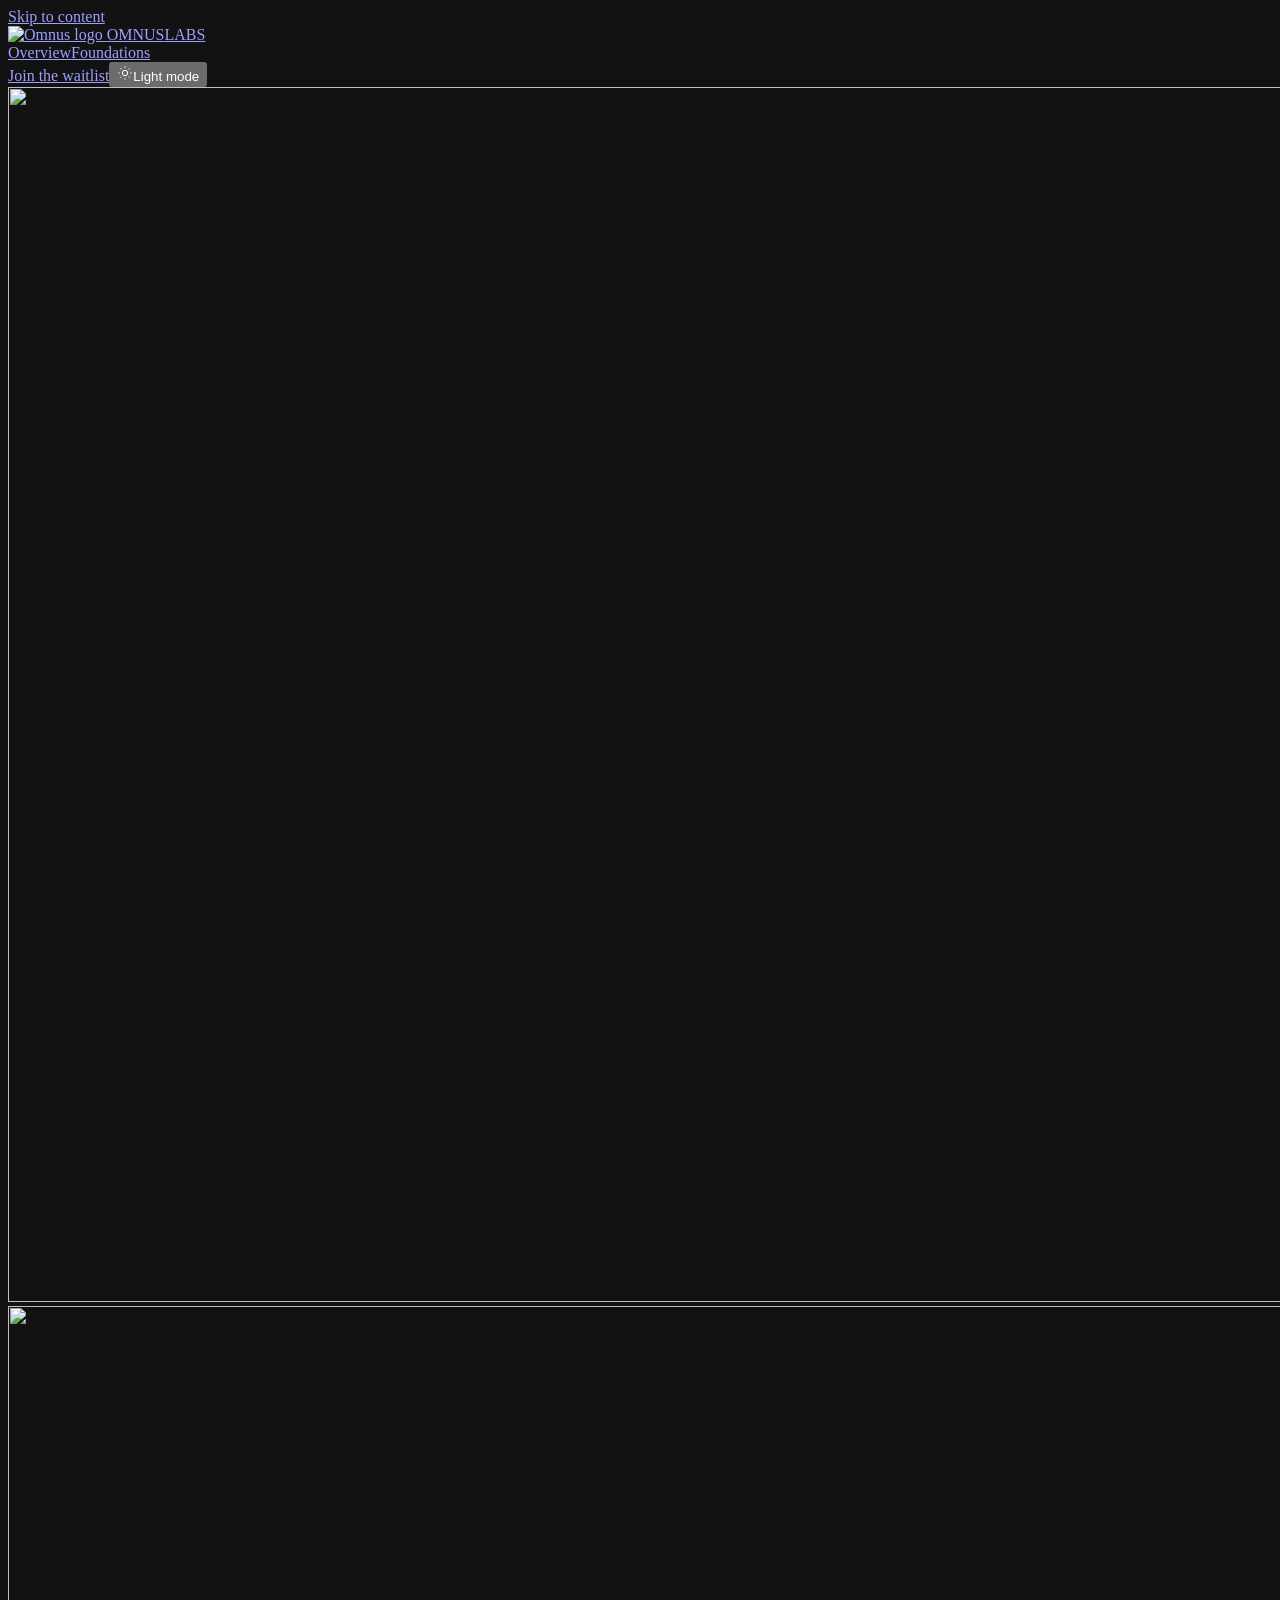
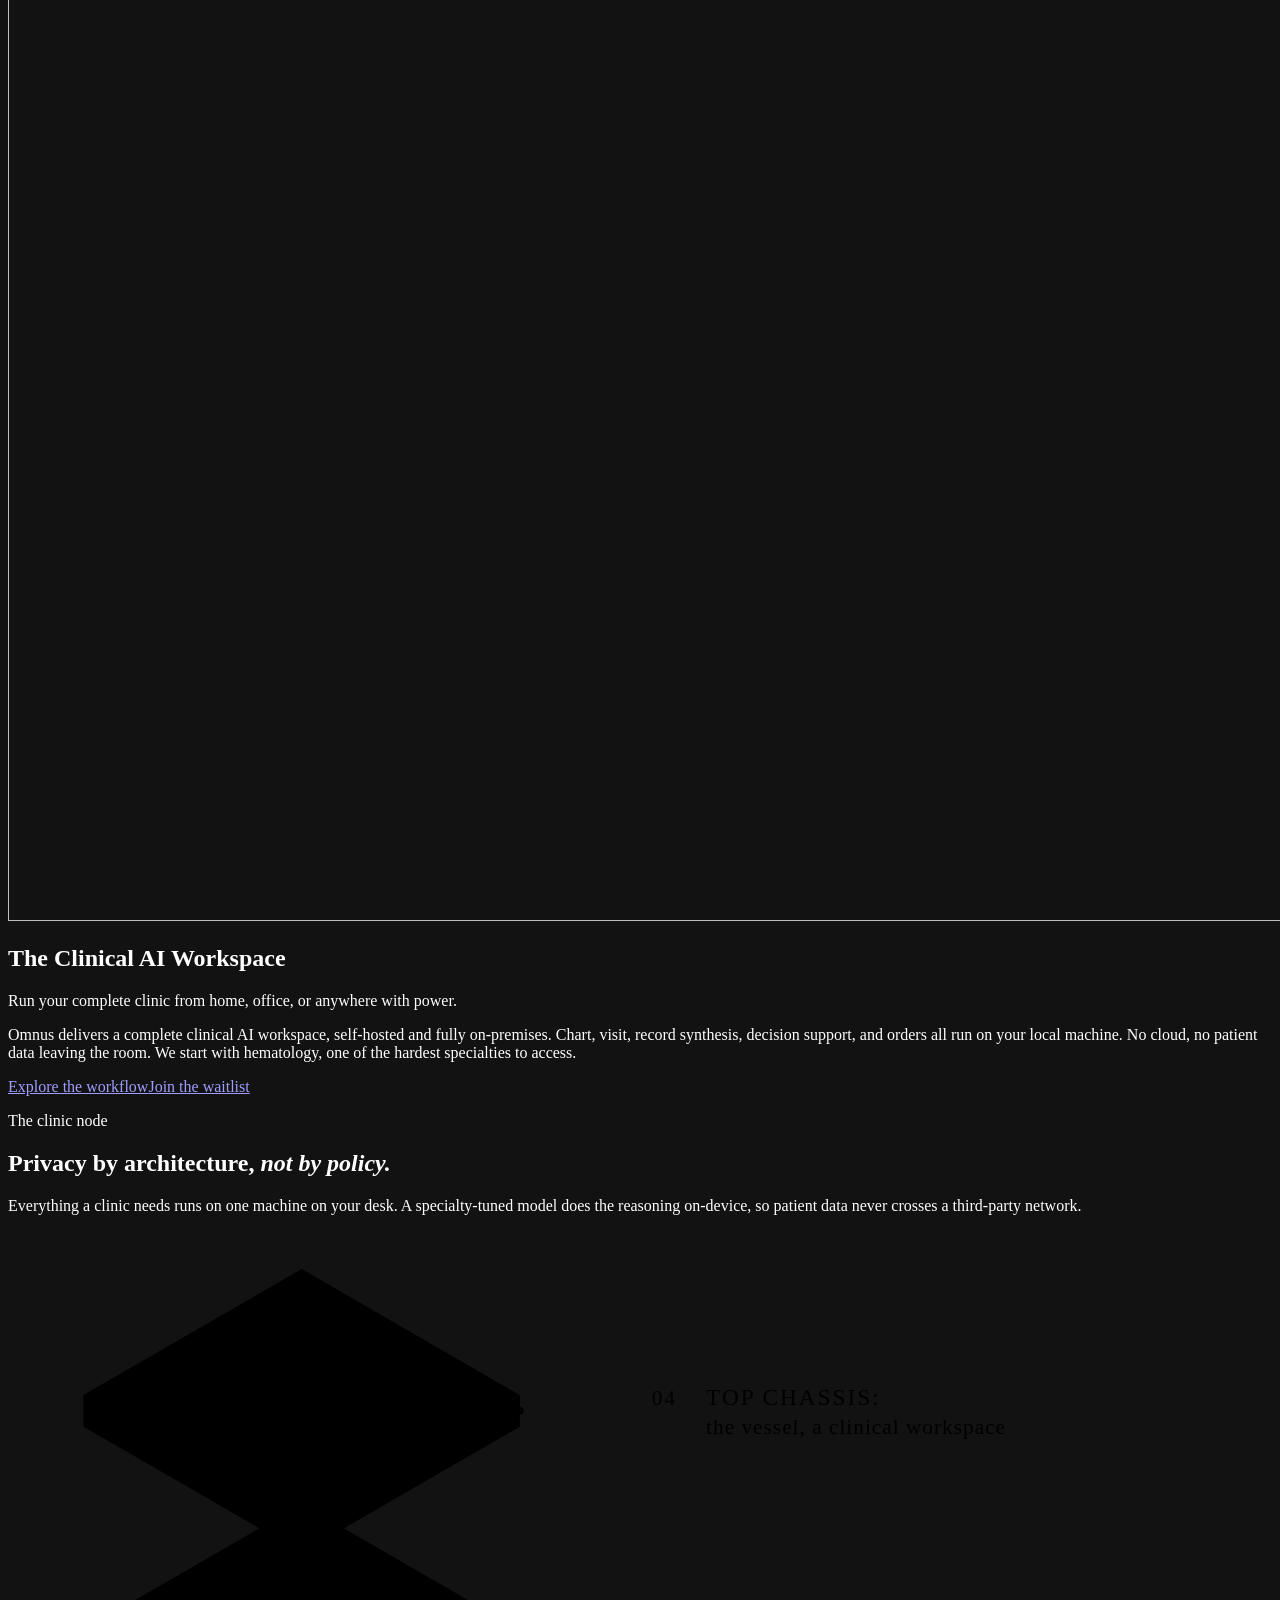
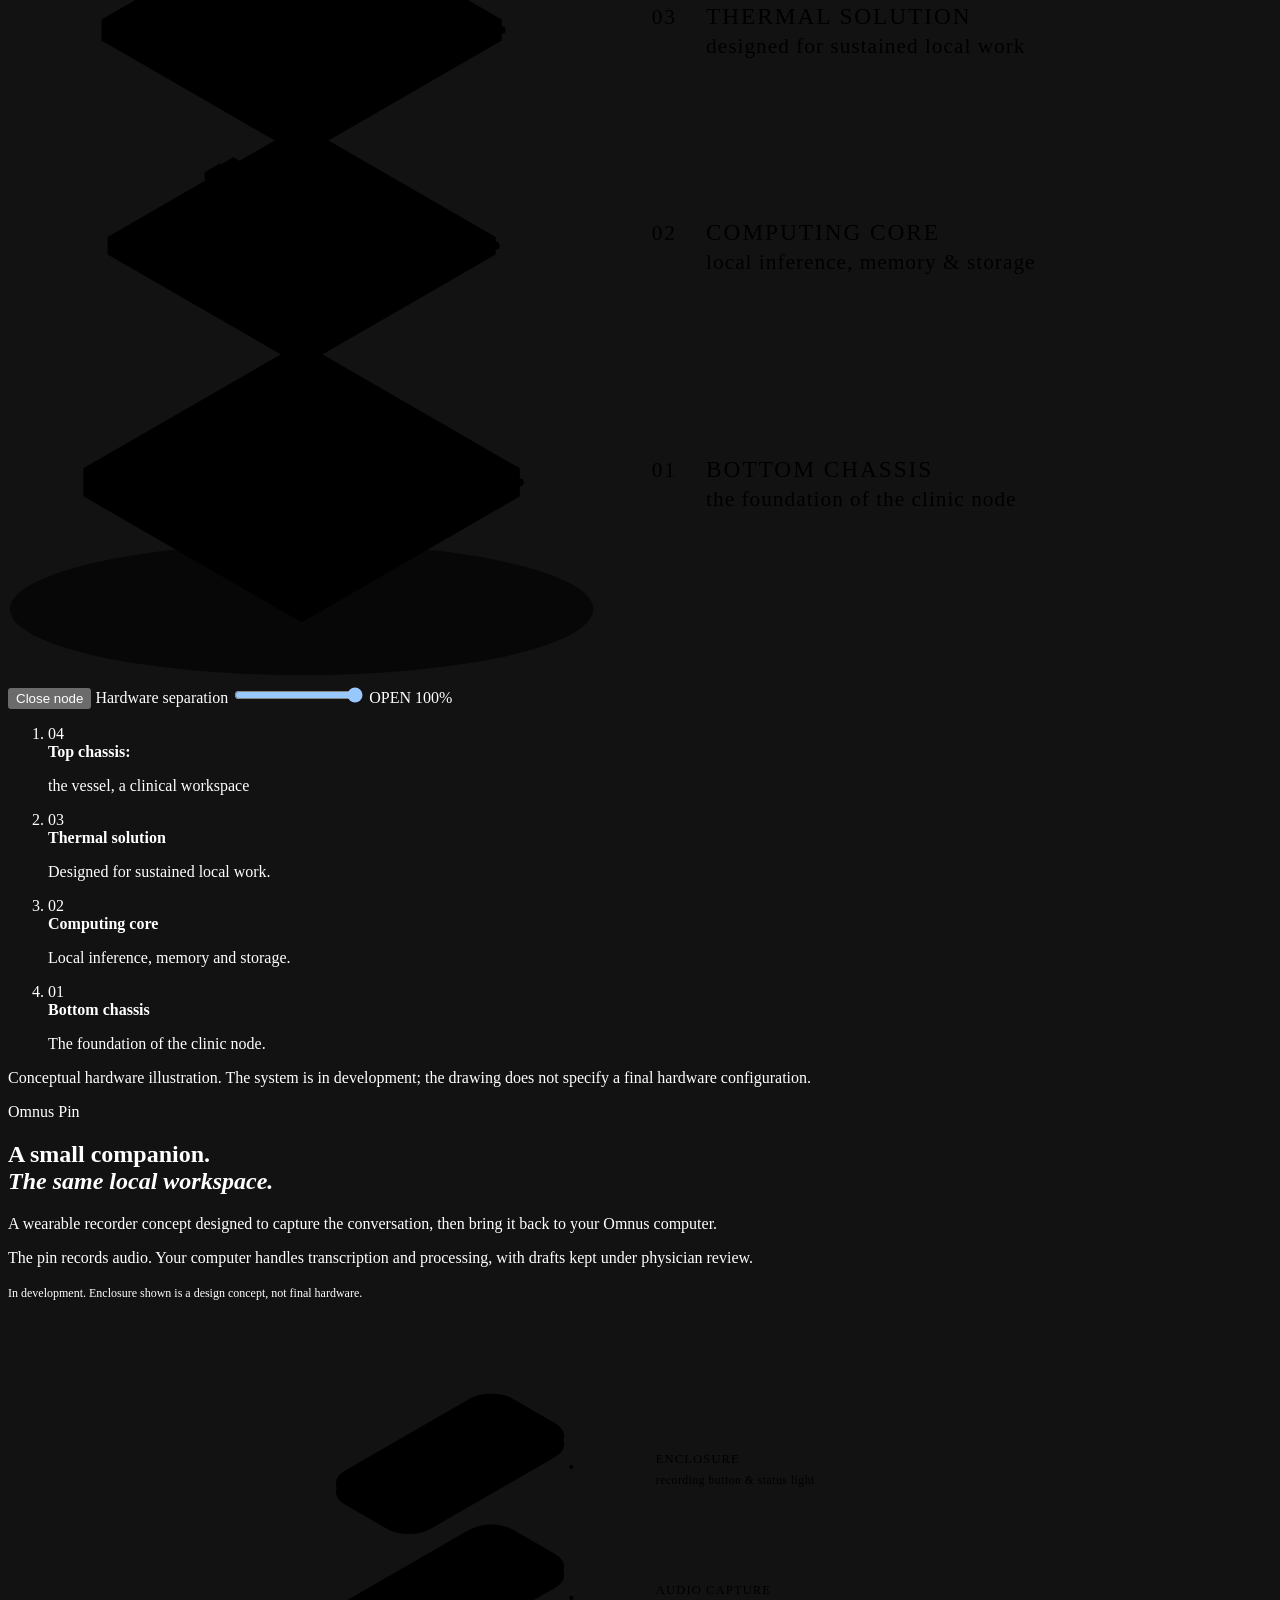
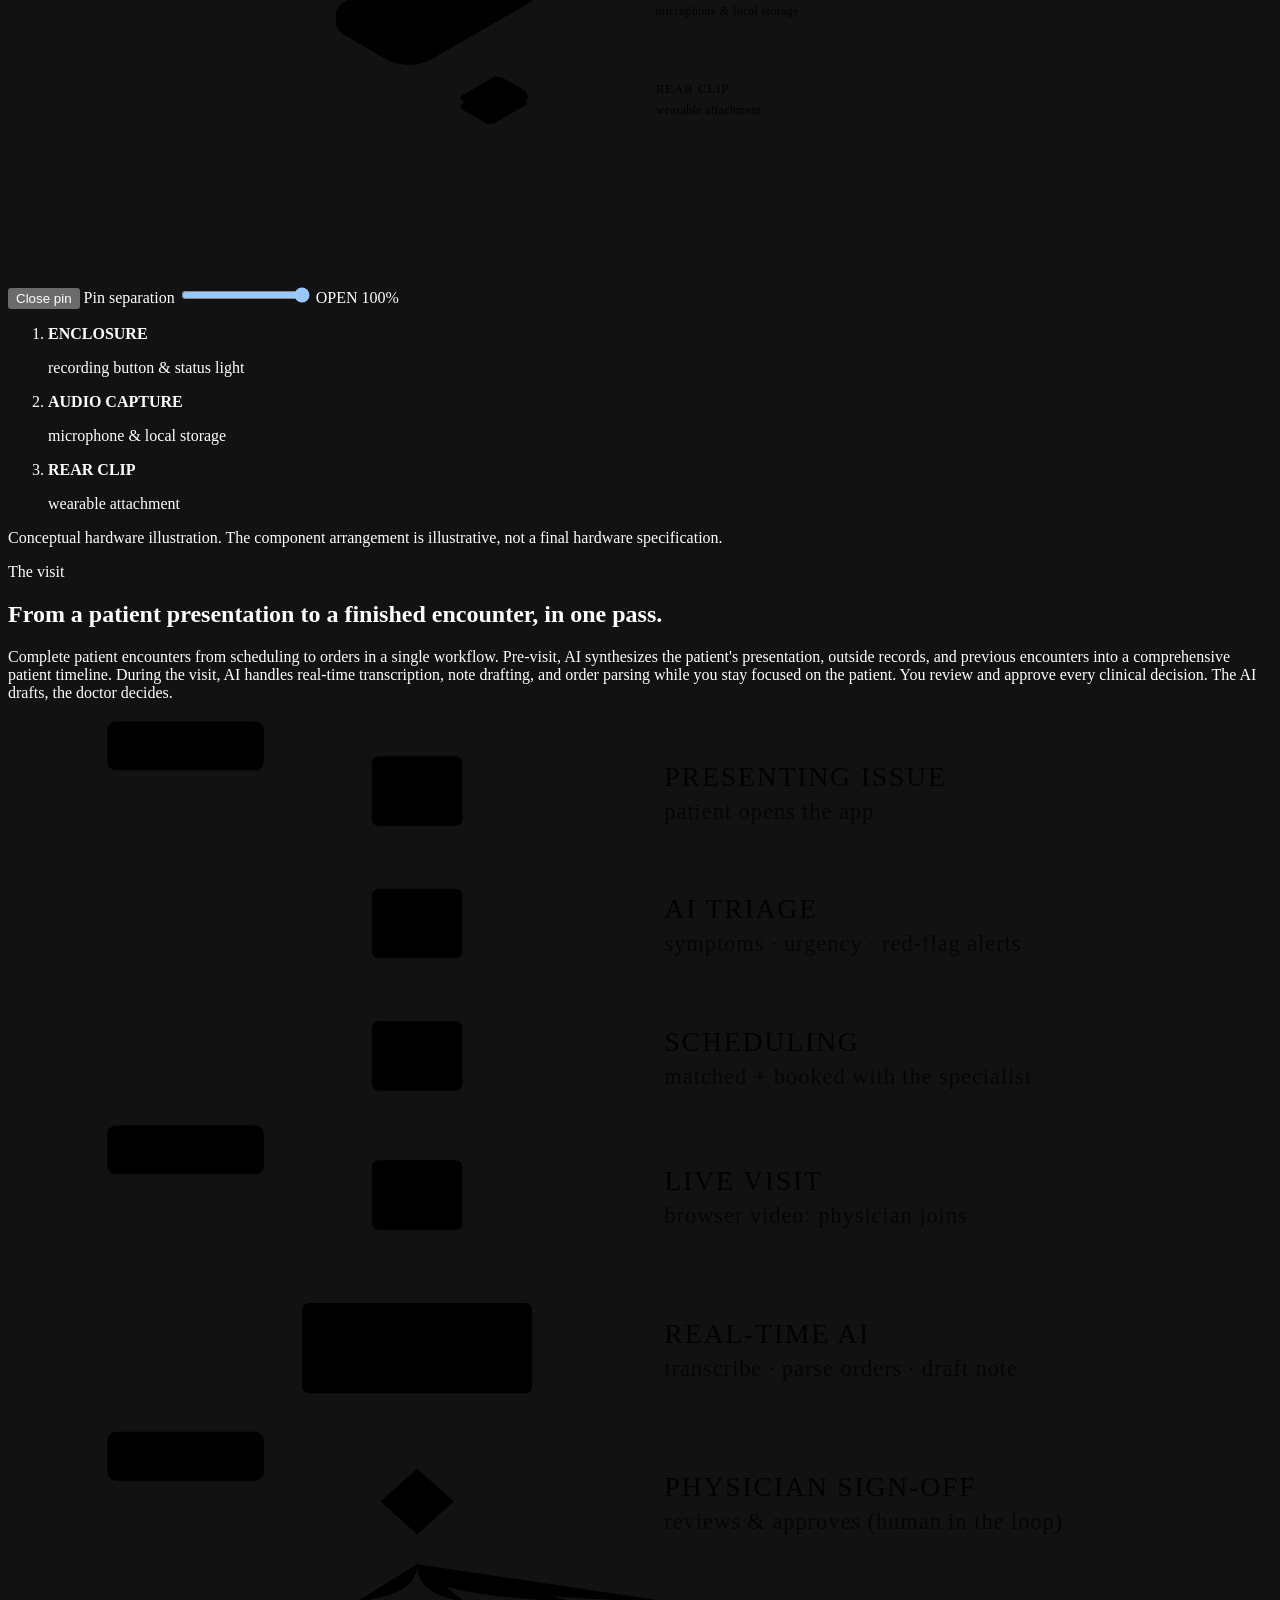
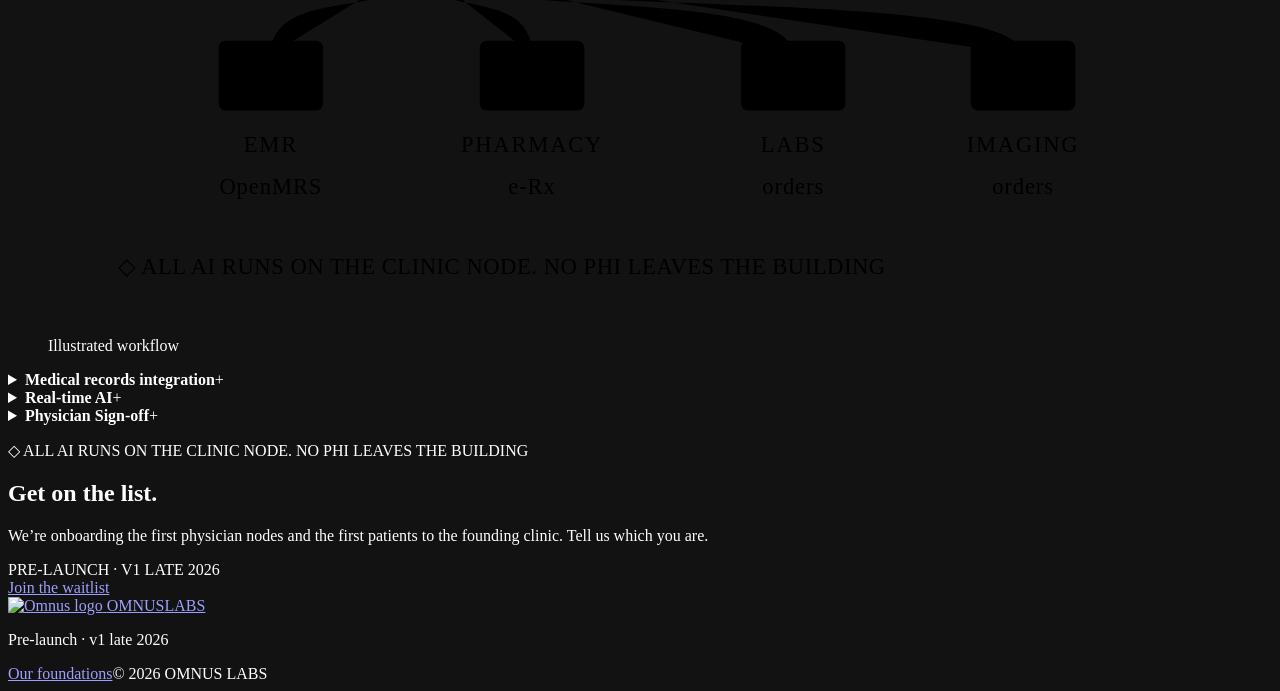
==== commit c9884f7a: "feat: publish aligned hero images and ultrawide layout" ====
--- a/index.html
+++ b/index.html
@@ -35,6 +35,6 @@
       });
     }, { once: true });
   })();
-</script><title>Omnus Labs: The Clinical AI Workspace</title><link rel="canonical" href="https://moodyproject.github.io/omnus-node-preview/"><link rel="preload" href="/omnus-node-preview/fonts/Inter.woff2" as="font" type="font/woff2" crossorigin><link rel="stylesheet" href="/omnus-node-preview/_astro/foundations.DyFhrxam.css">
+</script><title>Omnus Labs: The Clinical AI Workspace</title><link rel="canonical" href="https://moodyproject.github.io/omnus-node-preview/"><link rel="preload" href="/omnus-node-preview/fonts/Inter.woff2" as="font" type="font/woff2" crossorigin><link rel="stylesheet" href="/omnus-node-preview/_astro/foundations.CloP4Xsy.css">
 <style>.pin-copy[data-astro-cid-oeibmslt] .pin-status[data-astro-cid-oeibmslt]{font-size:12px;line-height:1.7}.pin-svg[data-astro-cid-oeibmslt]{display:block;width:100%;height:auto;max-height:570px}.pin-panel[data-astro-cid-oeibmslt]{fill:var(--surface);stroke:var(--teal);stroke-width:1.2;stroke-linejoin:round}.pin-line[data-astro-cid-oeibmslt]{fill:none;stroke:var(--teal);stroke-width:1.2;stroke-linecap:round;stroke-linejoin:round}.pin-guide[data-astro-cid-oeibmslt]{fill:none;stroke:var(--teal);stroke-width:1;stroke-dasharray:4 5;opacity:.5}.pin-dot[data-astro-cid-oeibmslt]{fill:var(--teal)}.pin-mark[data-astro-cid-oeibmslt],.pin-label-title[data-astro-cid-oeibmslt],.pin-label-detail[data-astro-cid-oeibmslt]{font-family:var(--font-mono),monospace;font-weight:400}.pin-mark[data-astro-cid-oeibmslt],.pin-label-title[data-astro-cid-oeibmslt]{fill:var(--teal);font-size:12px;letter-spacing:1px}.pin-label-detail[data-astro-cid-oeibmslt]{fill:var(--muted);font-size:11px;letter-spacing:.5px}@media(max-width:760px){.pin-svg[data-astro-cid-oeibmslt]{max-height:450px}.pin-part-label[data-astro-cid-oeibmslt]{display:none}.pin-mobile-labels[data-astro-cid-oeibmslt] li[data-astro-cid-oeibmslt]{display:block}}
-</style></head><body> <a class="skip" href="#main">Skip to content</a> <svg width="0" height="0" aria-hidden="true" style="position:absolute"> <defs> <filter id="node-light-hero" x="0" y="0" width="100%" height="100%" color-interpolation-filters="sRGB"> <feColorMatrix type="matrix" values="0 0 0 0 0  0 0 0 0 0  0 0 0 0 0  .2126 .7152 .0722 0 0" result="luminance"></feColorMatrix> <feComponentTransfer in="luminance" result="detail"><feFuncA type="gamma" amplitude="1" exponent="0.65" offset="0"></feFuncA></feComponentTransfer> <feFlood flood-color="#0e655c" result="teal"></feFlood> <feComposite in="teal" in2="detail" operator="in"></feComposite> </filter> <filter id="node-light-logo" x="0" y="0" width="100%" height="100%" color-interpolation-filters="sRGB"> <feFlood flood-color="#0e655c" result="accent"></feFlood> <feComposite in="accent" in2="SourceAlpha" operator="in"></feComposite> </filter> </defs> </svg> <header class="header wrap hero-header"><a class="brand" href="/omnus-node-preview/" aria-label="Omnus Labs home"><!-- Transparent teal derivative; the original supplied JPEG is retained. --><span class="logo-lockup"> <span class="logo-mark"><img src="/omnus-node-preview/brand/omnus-logo-transparent.png" alt="Omnus logo" width="2560" height="2560" decoding="async"></span> <span class="logo-name">OMNUS<span>LABS</span></span> </span></a><nav aria-label="Main navigation"><a href="/omnus-node-preview/" aria-current="page">Overview</a><a href="/omnus-node-preview/foundations/">Foundations</a></nav><a class="button header-cta" href="https://docs.google.com/forms/d/e/1FAIpQLSdqk4U3abVCx0YrU2oJp3kHnbRKeUgRyvJa8PMbETZ-NQ64VA/viewform">Join the waitlist</a><button class="theme-toggle" data-theme-toggle data-theme="dark" type="button" aria-label="Switch to light mode" title="Switch to light mode" hidden><svg viewBox="0 0 24 24" width="16" height="16" fill="none" stroke="currentColor" stroke-width="1.5" aria-hidden="true"><circle cx="12" cy="12" r="4"></circle><path d="M12 2v2m0 16v2M2 12h2m16 0h2M5 5l1.5 1.5m11 11L19 19M5 19l1.5-1.5m11-11L19 5"></path></svg><span>Light mode</span></button></header> <main id="main"> <section class="hero source-hero"> <div class="orbital vortex-art" aria-hidden="true"> <img class="hero-art-dark" src="/omnus-node-preview/omnus-hero-dark.webp" alt="" width="3172" height="1984" fetchpriority="high" decoding="async"> <img class="hero-art-light" src="/omnus-node-preview/omnus-hero-light.webp" alt="" width="3172" height="1984" fetchpriority="low" decoding="async"> </div> <div class="hero-content wrap"><div class="hero-copy"> <h1>The Clinical AI Workspace</h1> <p class="hero-subheading">Run your complete clinic from home, office, or anywhere with power.</p> <p class="hero-description">Omnus delivers a complete clinical AI workspace, self-hosted and fully on-premises. Chart, visit, record synthesis, decision support, and orders all run on your local machine. No cloud, no patient data leaving the room. We start with hematology, one of the hardest specialties to access.</p> <div class="actions"><a class="button" href="#workflow">Explore the workflow</a><a class="button" href="https://docs.google.com/forms/d/e/1FAIpQLSdqk4U3abVCx0YrU2oJp3kHnbRKeUgRyvJa8PMbETZ-NQ64VA/viewform">Join the waitlist</a></div></div></div> </section> <div class="technical-field"> <section class="hardware-section section wrap" id="hardware"> <div class="section-head source-section-head"> <div><p class="eyebrow">The clinic node</p><h2>Privacy by architecture, <em>not by policy.</em></h2></div> <p>Everything a clinic needs runs on one machine on your desk. A specialty-tuned model does the reasoning on-device, so patient data never crosses a third-party network.</p> </div> <div class="hardware-drawing"> <svg width="100%" viewBox="65 15 650 540" role="img" aria-label="Assembled clinic node opening into its components" class="hardware-svg" id="hardware-illustration"> <ellipse cx="216" cy="518" rx="150" ry="34" style="fill: color-mix(in srgb, var(--color-accent) 6%, transparent); opacity: 0.6;"></ellipse> <line x1="216" y1="120" x2="216" y2="470" style="stroke: var(--color-accent); stroke-width: 1; stroke-dasharray: 4, 5; opacity: 0.5;"></line> <g transform="translate(0,-0.0)" style="opacity: 1;" data-layer="0" class="hardware-layer"> <polygon points="328.233,445.6 216,510.400 216,524.8 328.233,460" style="fill: color-mix(in srgb, var(--color-paper) 94%, transparent); stroke: var(--color-accent); stroke-width: 1.2; stroke-linejoin: round;"></polygon> <polygon points="216,510.400 103.766,445.6 103.766,460 216,524.8" style="fill: color-mix(in srgb, var(--color-paper) 96%, transparent); stroke: var(--color-accent); stroke-width: 1.2; stroke-linejoin: round;"></polygon> <polygon points="216,380.8 328.233,445.6 216,510.400 103.766,445.6" style="fill: color-mix(in srgb, var(--color-paper) 98%, transparent); stroke: var(--color-accent); stroke-width: 1.2; stroke-linejoin: round;"></polygon> </g> <g transform="translate(0,-0.0)" style="opacity: 1;" data-layer="0" class="hardware-layer hardware-label"> <line x1="328.233" y1="452.8" x2="390" y2="452.8" style="stroke: var(--color-accent); stroke-width: 1;"></line> <circle cx="328.233" cy="452.8" r="2" style="fill: var(--color-accent);"></circle> <text x="396" y="449.8" font-family="var(--font-mono), monospace" font-size="11" letter-spacing="1" style="fill: color-mix(in srgb, var(--color-ink) 40%, transparent);">01</text> <text x="424" y="449.8" font-family="var(--font-mono), monospace" font-size="12" letter-spacing="1" style="fill: var(--color-accent);">BOTTOM CHASSIS</text> <text x="424" y="464.8" font-family="var(--font-mono), monospace" font-size="11" letter-spacing="0.5" style="fill: color-mix(in srgb, var(--color-ink) 50%, transparent);">the foundation of the clinic node</text> </g> <g transform="translate(0,-110)" style="opacity: 1;" data-layer="1" class="hardware-layer"> <polygon points="315.763,436.6 216,494.200 216,503.200 315.763,445.6" style="fill: color-mix(in srgb, var(--color-accent) 22%, transparent); stroke: var(--color-accent); stroke-width: 1.2; stroke-linejoin: round;"></polygon> <polygon points="216,494.200 116.236,436.6 116.236,445.6 216,503.200" style="fill: color-mix(in srgb, var(--color-accent) 30%, transparent); stroke: var(--color-accent); stroke-width: 1.2; stroke-linejoin: round;"></polygon> <polygon points="216,379 315.763,436.6 216,494.200 116.236,436.6" style="fill: color-mix(in srgb, var(--color-accent) 14%, transparent); stroke: var(--color-accent); stroke-width: 1.2; stroke-linejoin: round;"></polygon> <polygon points="232.367,435.88 216,445.33 216,446.05 232.367,436.6" style="fill: color-mix(in srgb, var(--color-accent) 26%, transparent); stroke: var(--color-accent); stroke-width: 1.2; stroke-linejoin: round;"></polygon> <polygon points="216,445.33 199.632,435.88 199.632,436.6 216,446.05" style="fill: color-mix(in srgb, var(--color-accent) 18%, transparent); stroke: var(--color-accent); stroke-width: 1.2; stroke-linejoin: round;"></polygon> <polygon points="216,426.43 232.367,435.88 216,445.33 199.632,435.88" style="fill: color-mix(in srgb, var(--color-accent) 12%, transparent); stroke: var(--color-accent); stroke-width: 1.2; stroke-linejoin: round;"></polygon> <polygon points="227.691,434.26 216,441.01 216,442.63 227.691,435.88" style="fill: color-mix(in srgb, var(--color-accent) 55%, transparent); stroke: var(--color-accent); stroke-width: 1.2; stroke-linejoin: round;"></polygon> <polygon points="216,441.01 204.309,434.26 204.309,435.88 216,442.63" style="fill: color-mix(in srgb, var(--color-accent) 45%, transparent); stroke: var(--color-accent); stroke-width: 1.2; stroke-linejoin: round;"></polygon> <polygon points="216,427.51 227.691,434.26 216,441.01 204.309,434.26" style="fill: color-mix(in srgb, var(--color-accent) 35%, transparent); stroke: var(--color-accent); stroke-width: 1.2; stroke-linejoin: round;"></polygon> <line x1="217.558" y1="428.409" x2="205.867" y2="435.159" style="stroke: color-mix(in srgb, var(--color-accent) 70%, transparent); stroke-width: 0.6;"></line> <line x1="214.441" y1="428.409" x2="226.132" y2="435.159" style="stroke: color-mix(in srgb, var(--color-accent) 70%, transparent); stroke-width: 0.6;"></line> <line x1="219.117" y1="429.31" x2="207.426" y2="436.06" style="stroke: color-mix(in srgb, var(--color-accent) 70%, transparent); stroke-width: 0.6;"></line> <line x1="212.882" y1="429.31" x2="224.573" y2="436.06" style="stroke: color-mix(in srgb, var(--color-accent) 70%, transparent); stroke-width: 0.6;"></line> <line x1="220.676" y1="430.21" x2="208.985" y2="436.96" style="stroke: color-mix(in srgb, var(--color-accent) 70%, transparent); stroke-width: 0.6;"></line> <line x1="211.323" y1="430.21" x2="223.014" y2="436.96" style="stroke: color-mix(in srgb, var(--color-accent) 70%, transparent); stroke-width: 0.6;"></line> <line x1="222.235" y1="431.11" x2="210.544" y2="437.86" style="stroke: color-mix(in srgb, var(--color-accent) 70%, transparent); stroke-width: 0.6;"></line> <line x1="209.764" y1="431.11" x2="221.455" y2="437.86" style="stroke: color-mix(in srgb, var(--color-accent) 70%, transparent); stroke-width: 0.6;"></line> <line x1="223.794" y1="432.01" x2="212.103" y2="438.76" style="stroke: color-mix(in srgb, var(--color-accent) 70%, transparent); stroke-width: 0.6;"></line> <line x1="208.206" y1="432.01" x2="219.897" y2="438.76" style="stroke: color-mix(in srgb, var(--color-accent) 70%, transparent); stroke-width: 0.6;"></line> <line x1="225.352" y1="432.909" x2="213.661" y2="439.659" style="stroke: color-mix(in srgb, var(--color-accent) 70%, transparent); stroke-width: 0.6;"></line> <line x1="206.647" y1="432.909" x2="218.338" y2="439.659" style="stroke: color-mix(in srgb, var(--color-accent) 70%, transparent); stroke-width: 0.6;"></line> <line x1="226.911" y1="433.81" x2="215.220" y2="440.56" style="stroke: color-mix(in srgb, var(--color-accent) 70%, transparent); stroke-width: 0.6;"></line> <line x1="205.088" y1="433.81" x2="216.779" y2="440.56" style="stroke: color-mix(in srgb, var(--color-accent) 70%, transparent); stroke-width: 0.6;"></line> <polygon points="212.103,418.227 213.661,418.6 213.661,422.650 212.103,422.277" style="fill: color-mix(in srgb, var(--color-accent) 30%, transparent); stroke: var(--color-accent); stroke-width: 0.6; stroke-linejoin: round;"></polygon> <polygon points="210.544,418.6 212.103,418.227 212.103,422.277 210.544,422.650" style="fill: color-mix(in srgb, var(--color-accent) 30%, transparent); stroke: var(--color-accent); stroke-width: 0.6; stroke-linejoin: round;"></polygon> <polygon points="209.898,419.5 210.544,418.6 210.544,422.650 209.898,423.55" style="fill: color-mix(in srgb, var(--color-accent) 30%, transparent); stroke: var(--color-accent); stroke-width: 0.6; stroke-linejoin: round;"></polygon> <polygon points="213.661,418.6 214.307,419.5 214.307,423.55 213.661,422.650" style="fill: color-mix(in srgb, var(--color-accent) 30%, transparent); stroke: var(--color-accent); stroke-width: 0.6; stroke-linejoin: round;"></polygon> <polygon points="210.544,420.400 209.898,419.5 209.898,423.55 210.544,424.450" style="fill: color-mix(in srgb, var(--color-accent) 30%, transparent); stroke: var(--color-accent); stroke-width: 0.6; stroke-linejoin: round;"></polygon> <polygon points="214.307,419.5 213.661,420.400 213.661,424.450 214.307,423.55" style="fill: color-mix(in srgb, var(--color-accent) 30%, transparent); stroke: var(--color-accent); stroke-width: 0.6; stroke-linejoin: round;"></polygon> <polygon points="213.661,420.400 212.103,420.772 212.103,424.822 213.661,424.450" style="fill: color-mix(in srgb, var(--color-accent) 30%, transparent); stroke: var(--color-accent); stroke-width: 0.6; stroke-linejoin: round;"></polygon> <polygon points="212.103,420.772 210.544,420.400 210.544,424.450 212.103,424.822" style="fill: color-mix(in srgb, var(--color-accent) 30%, transparent); stroke: var(--color-accent); stroke-width: 0.6; stroke-linejoin: round;"></polygon> <polygon points="213.661,420.400 212.103,420.772 210.544,420.400 209.898,419.5 210.544,418.6 212.103,418.227 213.661,418.6 214.307,419.5" style="fill: color-mix(in srgb, var(--color-accent) 55%, transparent); stroke: var(--color-accent); stroke-width: 0.6; stroke-linejoin: round;"></polygon> <polygon points="208.206,420.477 209.764,420.85 209.764,424.900 208.206,424.527" style="fill: color-mix(in srgb, var(--color-accent) 30%, transparent); stroke: var(--color-accent); stroke-width: 0.6; stroke-linejoin: round;"></polygon> <polygon points="206.647,420.85 208.206,420.477 208.206,424.527 206.647,424.900" style="fill: color-mix(in srgb, var(--color-accent) 30%, transparent); stroke: var(--color-accent); stroke-width: 0.6; stroke-linejoin: round;"></polygon> <polygon points="206.001,421.75 206.647,420.85 206.647,424.900 206.001,425.8" style="fill: color-mix(in srgb, var(--color-accent) 30%, transparent); stroke: var(--color-accent); stroke-width: 0.6; stroke-linejoin: round;"></polygon> <polygon points="209.764,420.85 210.410,421.75 210.410,425.8 209.764,424.900" style="fill: color-mix(in srgb, var(--color-accent) 30%, transparent); stroke: var(--color-accent); stroke-width: 0.6; stroke-linejoin: round;"></polygon> <polygon points="206.647,422.650 206.001,421.75 206.001,425.8 206.647,426.700" style="fill: color-mix(in srgb, var(--color-accent) 30%, transparent); stroke: var(--color-accent); stroke-width: 0.6; stroke-linejoin: round;"></polygon> <polygon points="210.410,421.75 209.764,422.650 209.764,426.700 210.410,425.8" style="fill: color-mix(in srgb, var(--color-accent) 30%, transparent); stroke: var(--color-accent); stroke-width: 0.6; stroke-linejoin: round;"></polygon> <polygon points="209.764,422.650 208.206,423.022 208.206,427.072 209.764,426.700" style="fill: color-mix(in srgb, var(--color-accent) 30%, transparent); stroke: var(--color-accent); stroke-width: 0.6; stroke-linejoin: round;"></polygon> <polygon points="208.206,423.022 206.647,422.650 206.647,426.700 208.206,427.072" style="fill: color-mix(in srgb, var(--color-accent) 30%, transparent); stroke: var(--color-accent); stroke-width: 0.6; stroke-linejoin: round;"></polygon> <polygon points="209.764,422.650 208.206,423.022 206.647,422.650 206.001,421.75 206.647,420.85 208.206,420.477 209.764,420.85 210.410,421.75" style="fill: color-mix(in srgb, var(--color-accent) 55%, transparent); stroke: var(--color-accent); stroke-width: 0.6; stroke-linejoin: round;"></polygon> <polygon points="204.309,422.727 205.867,423.1 205.867,427.150 204.309,426.777" style="fill: color-mix(in srgb, var(--color-accent) 30%, transparent); stroke: var(--color-accent); stroke-width: 0.6; stroke-linejoin: round;"></polygon> <polygon points="202.750,423.1 204.309,422.727 204.309,426.777 202.750,427.150" style="fill: color-mix(in srgb, var(--color-accent) 30%, transparent); stroke: var(--color-accent); stroke-width: 0.6; stroke-linejoin: round;"></polygon> <polygon points="202.104,424 202.750,423.1 202.750,427.150 202.104,428.05" style="fill: color-mix(in srgb, var(--color-accent) 30%, transparent); stroke: var(--color-accent); stroke-width: 0.6; stroke-linejoin: round;"></polygon> <polygon points="205.867,423.1 206.513,424 206.513,428.05 205.867,427.150" style="fill: color-mix(in srgb, var(--color-accent) 30%, transparent); stroke: var(--color-accent); stroke-width: 0.6; stroke-linejoin: round;"></polygon> <polygon points="202.750,424.900 202.104,424 202.104,428.05 202.750,428.950" style="fill: color-mix(in srgb, var(--color-accent) 30%, transparent); stroke: var(--color-accent); stroke-width: 0.6; stroke-linejoin: round;"></polygon> <polygon points="206.513,424 205.867,424.900 205.867,428.950 206.513,428.05" style="fill: color-mix(in srgb, var(--color-accent) 30%, transparent); stroke: var(--color-accent); stroke-width: 0.6; stroke-linejoin: round;"></polygon> <polygon points="205.867,424.900 204.309,425.272 204.309,429.322 205.867,428.950" style="fill: color-mix(in srgb, var(--color-accent) 30%, transparent); stroke: var(--color-accent); stroke-width: 0.6; stroke-linejoin: round;"></polygon> <polygon points="204.309,425.272 202.750,424.900 202.750,428.950 204.309,429.322" style="fill: color-mix(in srgb, var(--color-accent) 30%, transparent); stroke: var(--color-accent); stroke-width: 0.6; stroke-linejoin: round;"></polygon> <polygon points="205.867,424.900 204.309,425.272 202.750,424.900 202.104,424 202.750,423.1 204.309,422.727 205.867,423.1 206.513,424" style="fill: color-mix(in srgb, var(--color-accent) 55%, transparent); stroke: var(--color-accent); stroke-width: 0.6; stroke-linejoin: round;"></polygon> <polygon points="200.412,424.977 201.970,425.35 201.970,429.400 200.412,429.027" style="fill: color-mix(in srgb, var(--color-accent) 30%, transparent); stroke: var(--color-accent); stroke-width: 0.6; stroke-linejoin: round;"></polygon> <polygon points="198.853,425.35 200.412,424.977 200.412,429.027 198.853,429.400" style="fill: color-mix(in srgb, var(--color-accent) 30%, transparent); stroke: var(--color-accent); stroke-width: 0.6; stroke-linejoin: round;"></polygon> <polygon points="201.970,425.35 202.616,426.25 202.616,430.3 201.970,429.400" style="fill: color-mix(in srgb, var(--color-accent) 30%, transparent); stroke: var(--color-accent); stroke-width: 0.6; stroke-linejoin: round;"></polygon> <polygon points="198.207,426.25 198.853,425.35 198.853,429.400 198.207,430.3" style="fill: color-mix(in srgb, var(--color-accent) 30%, transparent); stroke: var(--color-accent); stroke-width: 0.6; stroke-linejoin: round;"></polygon> <polygon points="198.853,427.150 198.207,426.25 198.207,430.3 198.853,431.200" style="fill: color-mix(in srgb, var(--color-accent) 30%, transparent); stroke: var(--color-accent); stroke-width: 0.6; stroke-linejoin: round;"></polygon> <polygon points="202.616,426.25 201.970,427.150 201.970,431.200 202.616,430.3" style="fill: color-mix(in srgb, var(--color-accent) 30%, transparent); stroke: var(--color-accent); stroke-width: 0.6; stroke-linejoin: round;"></polygon> <polygon points="201.970,427.150 200.412,427.522 200.412,431.572 201.970,431.200" style="fill: color-mix(in srgb, var(--color-accent) 30%, transparent); stroke: var(--color-accent); stroke-width: 0.6; stroke-linejoin: round;"></polygon> <polygon points="200.412,427.522 198.853,427.150 198.853,431.200 200.412,431.572" style="fill: color-mix(in srgb, var(--color-accent) 30%, transparent); stroke: var(--color-accent); stroke-width: 0.6; stroke-linejoin: round;"></polygon> <polygon points="201.970,427.150 200.412,427.522 198.853,427.150 198.207,426.25 198.853,425.35 200.412,424.977 201.970,425.35 202.616,426.25" style="fill: color-mix(in srgb, var(--color-accent) 55%, transparent); stroke: var(--color-accent); stroke-width: 0.6; stroke-linejoin: round;"></polygon> <polygon points="194.956,427.6 196.515,427.227 196.515,431.277 194.956,431.650" style="fill: color-mix(in srgb, var(--color-accent) 30%, transparent); stroke: var(--color-accent); stroke-width: 0.6; stroke-linejoin: round;"></polygon> <polygon points="196.515,427.227 198.073,427.6 198.073,431.650 196.515,431.277" style="fill: color-mix(in srgb, var(--color-accent) 30%, transparent); stroke: var(--color-accent); stroke-width: 0.6; stroke-linejoin: round;"></polygon> <polygon points="198.073,427.6 198.719,428.5 198.719,432.55 198.073,431.650" style="fill: color-mix(in srgb, var(--color-accent) 30%, transparent); stroke: var(--color-accent); stroke-width: 0.6; stroke-linejoin: round;"></polygon> <polygon points="194.310,428.5 194.956,427.6 194.956,431.650 194.310,432.55" style="fill: color-mix(in srgb, var(--color-accent) 30%, transparent); stroke: var(--color-accent); stroke-width: 0.6; stroke-linejoin: round;"></polygon> <polygon points="194.956,429.400 194.310,428.5 194.310,432.55 194.956,433.450" style="fill: color-mix(in srgb, var(--color-accent) 30%, transparent); stroke: var(--color-accent); stroke-width: 0.6; stroke-linejoin: round;"></polygon> <polygon points="198.719,428.5 198.073,429.400 198.073,433.450 198.719,432.55" style="fill: color-mix(in srgb, var(--color-accent) 30%, transparent); stroke: var(--color-accent); stroke-width: 0.6; stroke-linejoin: round;"></polygon> <polygon points="198.073,429.400 196.515,429.772 196.515,433.822 198.073,433.450" style="fill: color-mix(in srgb, var(--color-accent) 30%, transparent); stroke: var(--color-accent); stroke-width: 0.6; stroke-linejoin: round;"></polygon> <polygon points="196.515,429.772 194.956,429.400 194.956,433.450 196.515,433.822" style="fill: color-mix(in srgb, var(--color-accent) 30%, transparent); stroke: var(--color-accent); stroke-width: 0.6; stroke-linejoin: round;"></polygon> <polygon points="198.073,429.400 196.515,429.772 194.956,429.400 194.310,428.5 194.956,427.6 196.515,427.227 198.073,427.6 198.719,428.5" style="fill: color-mix(in srgb, var(--color-accent) 55%, transparent); stroke: var(--color-accent); stroke-width: 0.6; stroke-linejoin: round;"></polygon> <polygon points="191.059,429.85 192.618,429.477 192.618,433.527 191.059,433.900" style="fill: color-mix(in srgb, var(--color-accent) 30%, transparent); stroke: var(--color-accent); stroke-width: 0.6; stroke-linejoin: round;"></polygon> <polygon points="192.618,429.477 194.176,429.85 194.176,433.900 192.618,433.527" style="fill: color-mix(in srgb, var(--color-accent) 30%, transparent); stroke: var(--color-accent); stroke-width: 0.6; stroke-linejoin: round;"></polygon> <polygon points="194.176,429.85 194.822,430.75 194.822,434.8 194.176,433.900" style="fill: color-mix(in srgb, var(--color-accent) 30%, transparent); stroke: var(--color-accent); stroke-width: 0.6; stroke-linejoin: round;"></polygon> <polygon points="190.413,430.75 191.059,429.85 191.059,433.900 190.413,434.8" style="fill: color-mix(in srgb, var(--color-accent) 30%, transparent); stroke: var(--color-accent); stroke-width: 0.6; stroke-linejoin: round;"></polygon> <polygon points="191.059,431.650 190.413,430.75 190.413,434.8 191.059,435.700" style="fill: color-mix(in srgb, var(--color-accent) 30%, transparent); stroke: var(--color-accent); stroke-width: 0.6; stroke-linejoin: round;"></polygon> <polygon points="194.822,430.75 194.176,431.650 194.176,435.700 194.822,434.8" style="fill: color-mix(in srgb, var(--color-accent) 30%, transparent); stroke: var(--color-accent); stroke-width: 0.6; stroke-linejoin: round;"></polygon> <polygon points="194.176,431.650 192.618,432.022 192.618,436.072 194.176,435.700" style="fill: color-mix(in srgb, var(--color-accent) 30%, transparent); stroke: var(--color-accent); stroke-width: 0.6; stroke-linejoin: round;"></polygon> <polygon points="192.618,432.022 191.059,431.650 191.059,435.700 192.618,436.072" style="fill: color-mix(in srgb, var(--color-accent) 30%, transparent); stroke: var(--color-accent); stroke-width: 0.6; stroke-linejoin: round;"></polygon> <polygon points="194.176,431.650 192.618,432.022 191.059,431.650 190.413,430.75 191.059,429.85 192.618,429.477 194.176,429.85 194.822,430.75" style="fill: color-mix(in srgb, var(--color-accent) 55%, transparent); stroke: var(--color-accent); stroke-width: 0.6; stroke-linejoin: round;"></polygon> <polygon points="211.323,416.35 183.265,432.55 183.265,433.900 211.323,417.700" style="fill: color-mix(in srgb, var(--color-accent) 35%, transparent); stroke: var(--color-accent); stroke-width: 1.2; stroke-linejoin: round;"></polygon> <polygon points="183.265,432.55 177.03,428.95 177.03,430.3 183.265,433.900" style="fill: color-mix(in srgb, var(--color-accent) 25%, transparent); stroke: var(--color-accent); stroke-width: 1.2; stroke-linejoin: round;"></polygon> <polygon points="205.088,412.75 211.323,416.35 183.265,432.55 177.03,428.95" style="fill: color-mix(in srgb, var(--color-accent) 20%, transparent); stroke: var(--color-accent); stroke-width: 1.2; stroke-linejoin: round;"></polygon> <polygon points="254.97,441.55 226.911,457.75 226.911,459.1 254.97,442.900" style="fill: color-mix(in srgb, var(--color-accent) 35%, transparent); stroke: var(--color-accent); stroke-width: 1.2; stroke-linejoin: round;"></polygon> <polygon points="226.911,457.75 220.676,454.15 220.676,455.5 226.911,459.1" style="fill: color-mix(in srgb, var(--color-accent) 25%, transparent); stroke: var(--color-accent); stroke-width: 1.2; stroke-linejoin: round;"></polygon> <polygon points="248.734,437.95 254.97,441.55 226.911,457.75 220.676,454.15" style="fill: color-mix(in srgb, var(--color-accent) 20%, transparent); stroke: var(--color-accent); stroke-width: 1.2; stroke-linejoin: round;"></polygon> <polygon points="207.426,416.53 203.529,418.78 203.529,419.5 207.426,417.25" style="fill: color-mix(in srgb, var(--color-accent) 55%, transparent); stroke: var(--color-accent); stroke-width: 1.2; stroke-linejoin: round;"></polygon> <polygon points="203.529,418.78 199.632,416.53 199.632,417.25 203.529,419.5" style="fill: color-mix(in srgb, var(--color-accent) 45%, transparent); stroke: var(--color-accent); stroke-width: 1.2; stroke-linejoin: round;"></polygon> <polygon points="203.529,414.28 207.426,416.53 203.529,418.78 199.632,416.53" style="fill: color-mix(in srgb, var(--color-accent) 35%, transparent); stroke: var(--color-accent); stroke-width: 1.2; stroke-linejoin: round;"></polygon> <polygon points="251.073,441.729 247.176,443.979 247.176,444.7 251.073,442.45" style="fill: color-mix(in srgb, var(--color-accent) 55%, transparent); stroke: var(--color-accent); stroke-width: 1.2; stroke-linejoin: round;"></polygon> <polygon points="247.176,443.979 243.279,441.729 243.279,442.45 247.176,444.7" style="fill: color-mix(in srgb, var(--color-accent) 45%, transparent); stroke: var(--color-accent); stroke-width: 1.2; stroke-linejoin: round;"></polygon> <polygon points="247.176,439.479 251.073,441.729 247.176,443.979 243.279,441.729" style="fill: color-mix(in srgb, var(--color-accent) 35%, transparent); stroke: var(--color-accent); stroke-width: 1.2; stroke-linejoin: round;"></polygon> <polygon points="201.191,420.13 197.294,422.38 197.294,423.1 201.191,420.85" style="fill: color-mix(in srgb, var(--color-accent) 55%, transparent); stroke: var(--color-accent); stroke-width: 1.2; stroke-linejoin: round;"></polygon> <polygon points="197.294,422.38 193.397,420.13 193.397,420.85 197.294,423.1" style="fill: color-mix(in srgb, var(--color-accent) 45%, transparent); stroke: var(--color-accent); stroke-width: 1.2; stroke-linejoin: round;"></polygon> <polygon points="197.294,417.88 201.191,420.13 197.294,422.38 193.397,420.13" style="fill: color-mix(in srgb, var(--color-accent) 35%, transparent); stroke: var(--color-accent); stroke-width: 1.2; stroke-linejoin: round;"></polygon> <polygon points="244.837,445.33 240.940,447.58 240.940,448.3 244.837,446.05" style="fill: color-mix(in srgb, var(--color-accent) 55%, transparent); stroke: var(--color-accent); stroke-width: 1.2; stroke-linejoin: round;"></polygon> <polygon points="240.940,447.58 237.043,445.33 237.043,446.05 240.940,448.3" style="fill: color-mix(in srgb, var(--color-accent) 45%, transparent); stroke: var(--color-accent); stroke-width: 1.2; stroke-linejoin: round;"></polygon> <polygon points="240.940,443.08 244.837,445.33 240.940,447.58 237.043,445.33" style="fill: color-mix(in srgb, var(--color-accent) 35%, transparent); stroke: var(--color-accent); stroke-width: 1.2; stroke-linejoin: round;"></polygon> <polygon points="194.956,423.729 191.059,425.979 191.059,426.7 194.956,424.45" style="fill: color-mix(in srgb, var(--color-accent) 55%, transparent); stroke: var(--color-accent); stroke-width: 1.2; stroke-linejoin: round;"></polygon> <polygon points="191.059,425.979 187.162,423.729 187.162,424.45 191.059,426.7" style="fill: color-mix(in srgb, var(--color-accent) 45%, transparent); stroke: var(--color-accent); stroke-width: 1.2; stroke-linejoin: round;"></polygon> <polygon points="191.059,421.479 194.956,423.729 191.059,425.979 187.162,423.729" style="fill: color-mix(in srgb, var(--color-accent) 35%, transparent); stroke: var(--color-accent); stroke-width: 1.2; stroke-linejoin: round;"></polygon> <polygon points="238.602,448.929 234.705,451.179 234.705,451.9 238.602,449.65" style="fill: color-mix(in srgb, var(--color-accent) 55%, transparent); stroke: var(--color-accent); stroke-width: 1.2; stroke-linejoin: round;"></polygon> <polygon points="234.705,451.179 230.808,448.929 230.808,449.65 234.705,451.9" style="fill: color-mix(in srgb, var(--color-accent) 45%, transparent); stroke: var(--color-accent); stroke-width: 1.2; stroke-linejoin: round;"></polygon> <polygon points="234.705,446.679 238.602,448.929 234.705,451.179 230.808,448.929" style="fill: color-mix(in srgb, var(--color-accent) 35%, transparent); stroke: var(--color-accent); stroke-width: 1.2; stroke-linejoin: round;"></polygon> <polygon points="188.721,427.33 184.824,429.58 184.824,430.3 188.721,428.05" style="fill: color-mix(in srgb, var(--color-accent) 55%, transparent); stroke: var(--color-accent); stroke-width: 1.2; stroke-linejoin: round;"></polygon> <polygon points="184.824,429.58 180.927,427.33 180.927,428.05 184.824,430.3" style="fill: color-mix(in srgb, var(--color-accent) 45%, transparent); stroke: var(--color-accent); stroke-width: 1.2; stroke-linejoin: round;"></polygon> <polygon points="184.824,425.08 188.721,427.33 184.824,429.58 180.927,427.33" style="fill: color-mix(in srgb, var(--color-accent) 35%, transparent); stroke: var(--color-accent); stroke-width: 1.2; stroke-linejoin: round;"></polygon> <polygon points="232.367,452.53 228.470,454.78 228.470,455.5 232.367,453.25" style="fill: color-mix(in srgb, var(--color-accent) 55%, transparent); stroke: var(--color-accent); stroke-width: 1.2; stroke-linejoin: round;"></polygon> <polygon points="228.470,454.78 224.573,452.53 224.573,453.25 228.470,455.5" style="fill: color-mix(in srgb, var(--color-accent) 45%, transparent); stroke: var(--color-accent); stroke-width: 1.2; stroke-linejoin: round;"></polygon> <polygon points="228.470,450.28 232.367,452.53 228.470,454.78 224.573,452.53" style="fill: color-mix(in srgb, var(--color-accent) 35%, transparent); stroke: var(--color-accent); stroke-width: 1.2; stroke-linejoin: round;"></polygon> <polygon points="257.308,426.700 249.514,431.200 249.514,433.450 257.308,428.950" style="fill: color-mix(in srgb, var(--color-accent) 32%, transparent); stroke: var(--color-accent); stroke-width: 1.2; stroke-linejoin: round;"></polygon> <polygon points="249.514,431.200 221.455,415 221.455,417.25 249.514,433.450" style="fill: color-mix(in srgb, var(--color-accent) 22%, transparent); stroke: var(--color-accent); stroke-width: 1.2; stroke-linejoin: round;"></polygon> <polygon points="229.249,410.5 257.308,426.700 249.514,431.200 221.455,415" style="fill: color-mix(in srgb, var(--color-accent) 18%, transparent); stroke: var(--color-accent); stroke-width: 1.2; stroke-linejoin: round;"></polygon> <line x1="230.029" y1="413.56" x2="251.852" y2="426.159" style="stroke: color-mix(in srgb, var(--color-accent) 50%, transparent); stroke-width: 0.8;"></line> <line x1="228.470" y1="414.46" x2="250.293" y2="427.06" style="stroke: color-mix(in srgb, var(--color-accent) 50%, transparent); stroke-width: 0.8;"></line> <line x1="226.911" y1="415.36" x2="248.734" y2="427.96" style="stroke: color-mix(in srgb, var(--color-accent) 50%, transparent); stroke-width: 0.8;"></line> <polygon points="264.322,433 256.528,437.5 256.528,441.1 264.322,436.6" style="fill: color-mix(in srgb, var(--color-accent) 30%, transparent); stroke: var(--color-accent); stroke-width: 1.2; stroke-linejoin: round;"></polygon> <polygon points="256.528,437.5 251.852,434.8 251.852,438.400 256.528,441.1" style="fill: color-mix(in srgb, var(--color-accent) 20%, transparent); stroke: var(--color-accent); stroke-width: 1.2; stroke-linejoin: round;"></polygon> <polygon points="259.646,430.3 264.322,433 256.528,437.5 251.852,434.8" style="fill: color-mix(in srgb, var(--color-accent) 15%, transparent); stroke: var(--color-accent); stroke-width: 1.2; stroke-linejoin: round;"></polygon> <polygon points="184.824,397.9 178.588,401.5 178.588,404.200 184.824,400.6" style="fill: color-mix(in srgb, var(--color-accent) 35%, transparent); stroke: var(--color-accent); stroke-width: 1.2; stroke-linejoin: round;"></polygon> <polygon points="178.588,401.5 174.691,399.25 174.691,401.950 178.588,404.200" style="fill: color-mix(in srgb, var(--color-accent) 25%, transparent); stroke: var(--color-accent); stroke-width: 1.2; stroke-linejoin: round;"></polygon> <polygon points="180.927,395.65 184.824,397.9 178.588,401.5 174.691,399.25" style="fill: color-mix(in srgb, var(--color-accent) 20%, transparent); stroke: var(--color-accent); stroke-width: 1.2; stroke-linejoin: round;"></polygon> <polygon points="177.809,401.05 170.015,405.55 170.015,409.150 177.809,404.650" style="fill: color-mix(in srgb, var(--color-accent) 35%, transparent); stroke: var(--color-accent); stroke-width: 1.2; stroke-linejoin: round;"></polygon> <polygon points="170.015,405.55 166.118,403.3 166.118,406.900 170.015,409.150" style="fill: color-mix(in srgb, var(--color-accent) 25%, transparent); stroke: var(--color-accent); stroke-width: 1.2; stroke-linejoin: round;"></polygon> <polygon points="173.912,398.8 177.809,401.05 170.015,405.55 166.118,403.3" style="fill: color-mix(in srgb, var(--color-accent) 20%, transparent); stroke: var(--color-accent); stroke-width: 1.2; stroke-linejoin: round;"></polygon> <polygon points="206.647,449.2 197.294,454.6 197.294,458.200 206.647,452.8" style="fill: color-mix(in srgb, var(--color-accent) 30%, transparent); stroke: var(--color-accent); stroke-width: 1.2; stroke-linejoin: round;"></polygon> <polygon points="197.294,454.6 178.588,443.8 178.588,447.400 197.294,458.200" style="fill: color-mix(in srgb, var(--color-accent) 20%, transparent); stroke: var(--color-accent); stroke-width: 1.2; stroke-linejoin: round;"></polygon> <polygon points="187.941,438.4 206.647,449.2 197.294,454.6 178.588,443.8" style="fill: color-mix(in srgb, var(--color-accent) 15%, transparent); stroke: var(--color-accent); stroke-width: 1.2; stroke-linejoin: round;"></polygon> </g> <g transform="translate(0,-110)" style="opacity: 1;" data-layer="1" class="hardware-layer hardware-label"> <line x1="315.763" y1="441.1" x2="390" y2="441.1" style="stroke: var(--color-accent); stroke-width: 1;"></line> <circle cx="315.763" cy="441.1" r="2" style="fill: var(--color-accent);"></circle> <text x="396" y="438.1" font-family="var(--font-mono), monospace" font-size="11" letter-spacing="1" style="fill: color-mix(in srgb, var(--color-ink) 40%, transparent);">02</text> <text x="424" y="438.1" font-family="var(--font-mono), monospace" font-size="12" letter-spacing="1" style="fill: var(--color-accent);">COMPUTING CORE</text> <text x="424" y="453.1" font-family="var(--font-mono), monospace" font-size="11" letter-spacing="0.5" style="fill: color-mix(in srgb, var(--color-ink) 50%, transparent);">local inference, memory &amp; storage</text> </g> <g transform="translate(0,-220)" style="opacity: 1;" data-layer="2" class="hardware-layer"> <polygon points="318.880,434.8 216,494.2 216,505 318.880,445.6" style="fill: color-mix(in srgb, var(--color-accent) 12%, transparent); stroke: var(--color-accent); stroke-width: 1.2; stroke-linejoin: round;"></polygon> <polygon points="216,494.2 113.119,434.8 113.119,445.6 216,505" style="fill: color-mix(in srgb, var(--color-accent) 18%, transparent); stroke: var(--color-accent); stroke-width: 1.2; stroke-linejoin: round;"></polygon> <polygon points="216,375.400 318.880,434.8 216,494.2 113.119,434.8" style="fill: color-mix(in srgb, var(--color-accent) 5%, transparent); stroke: var(--color-accent); stroke-width: 1.2; stroke-linejoin: round;"></polygon> <ellipse cx="216" cy="434.71" rx="15.588" ry="9" style="fill: color-mix(in srgb, var(--color-accent) 8%, transparent); stroke: var(--color-accent); stroke-width: 1;"></ellipse> <ellipse cx="216" cy="434.71" rx="4.676" ry="2.7" style="fill: color-mix(in srgb, var(--color-accent) 25%, transparent); stroke: var(--color-accent); stroke-width: 1;"></ellipse> <line x1="220.676" y1="437.409" x2="226.122" y2="444.562" style="stroke: var(--color-accent); stroke-width: 0.8;"></line> <line x1="217.711" y1="438.398" x2="216.234" y2="446.164" style="stroke: var(--color-accent); stroke-width: 0.8;"></line> <line x1="214.288" y1="438.398" x2="206.283" y2="444.697" style="stroke: var(--color-accent); stroke-width: 0.8;"></line> <line x1="211.323" y1="437.409" x2="198.936" y2="440.554" style="stroke: var(--color-accent); stroke-width: 0.8;"></line> <line x1="209.611" y1="435.698" x2="196.161" y2="434.845" style="stroke: var(--color-accent); stroke-width: 0.8;"></line> <line x1="209.611" y1="433.721" x2="198.701" y2="429.099" style="stroke: var(--color-accent); stroke-width: 0.8;"></line> <line x1="211.323" y1="432.01" x2="205.877" y2="424.857" style="stroke: var(--color-accent); stroke-width: 0.8;"></line> <line x1="214.288" y1="431.021" x2="215.765" y2="423.255" style="stroke: var(--color-accent); stroke-width: 0.8;"></line> <line x1="217.711" y1="431.021" x2="225.716" y2="424.722" style="stroke: var(--color-accent); stroke-width: 0.8;"></line> <line x1="220.676" y1="432.01" x2="233.063" y2="428.865" style="stroke: var(--color-accent); stroke-width: 0.8;"></line> <line x1="222.388" y1="433.721" x2="235.838" y2="434.574" style="stroke: var(--color-accent); stroke-width: 0.8;"></line> <line x1="222.388" y1="435.698" x2="233.298" y2="440.320" style="stroke: var(--color-accent); stroke-width: 0.8;"></line> <path d="M 220.676 431.650 Q 233.146 435.25 250.293 436.150" style="fill: none; stroke: color-mix(in srgb, var(--color-accent) 50%, orange 50%); stroke-width: 3; stroke-linecap: round;"></path> <path d="M 211.323 437.05 Q 217.558 444.25 219.117 454.150" style="fill: none; stroke: color-mix(in srgb, var(--color-accent) 50%, orange 50%); stroke-width: 3; stroke-linecap: round;"></path> <polygon points="301.734,432.099 298.616,433.9 298.616,439.3 301.734,437.5" style="fill: color-mix(in srgb, var(--color-accent) 30%, transparent); stroke: var(--color-accent); stroke-width: 1.2; stroke-linejoin: round;"></polygon> <polygon points="298.616,433.9 208.206,381.7 208.206,387.1 298.616,439.3" style="fill: color-mix(in srgb, var(--color-accent) 18%, transparent); stroke: var(--color-accent); stroke-width: 1.2; stroke-linejoin: round;"></polygon> <polygon points="211.323,379.9 301.734,432.099 298.616,433.9 208.206,381.7" style="fill: color-mix(in srgb, var(--color-accent) 12%, transparent); stroke: var(--color-accent); stroke-width: 1.2; stroke-linejoin: round;"></polygon> <polygon points="297.057,434.799 293.94,436.599 293.94,442 297.057,440.2" style="fill: color-mix(in srgb, var(--color-accent) 30%, transparent); stroke: var(--color-accent); stroke-width: 1.2; stroke-linejoin: round;"></polygon> <polygon points="293.94,436.599 203.529,384.4 203.529,389.8 293.94,442" style="fill: color-mix(in srgb, var(--color-accent) 18%, transparent); stroke: var(--color-accent); stroke-width: 1.2; stroke-linejoin: round;"></polygon> <polygon points="206.647,382.599 297.057,434.799 293.94,436.599 203.529,384.4" style="fill: color-mix(in srgb, var(--color-accent) 12%, transparent); stroke: var(--color-accent); stroke-width: 1.2; stroke-linejoin: round;"></polygon> <polygon points="292.381,437.5 289.263,439.299 289.263,444.7 292.381,442.900" style="fill: color-mix(in srgb, var(--color-accent) 30%, transparent); stroke: var(--color-accent); stroke-width: 1.2; stroke-linejoin: round;"></polygon> <polygon points="289.263,439.299 198.853,387.099 198.853,392.5 289.263,444.7" style="fill: color-mix(in srgb, var(--color-accent) 18%, transparent); stroke: var(--color-accent); stroke-width: 1.2; stroke-linejoin: round;"></polygon> <polygon points="201.970,385.299 292.381,437.5 289.263,439.299 198.853,387.099" style="fill: color-mix(in srgb, var(--color-accent) 12%, transparent); stroke: var(--color-accent); stroke-width: 1.2; stroke-linejoin: round;"></polygon> <polygon points="287.704,440.2 284.587,442 284.587,447.400 287.704,445.6" style="fill: color-mix(in srgb, var(--color-accent) 30%, transparent); stroke: var(--color-accent); stroke-width: 1.2; stroke-linejoin: round;"></polygon> <polygon points="284.587,442 194.176,389.799 194.176,395.2 284.587,447.400" style="fill: color-mix(in srgb, var(--color-accent) 18%, transparent); stroke: var(--color-accent); stroke-width: 1.2; stroke-linejoin: round;"></polygon> <polygon points="197.294,388 287.704,440.2 284.587,442 194.176,389.799" style="fill: color-mix(in srgb, var(--color-accent) 12%, transparent); stroke: var(--color-accent); stroke-width: 1.2; stroke-linejoin: round;"></polygon> <polygon points="283.028,442.9 279.910,444.7 279.910,450.1 283.028,448.3" style="fill: color-mix(in srgb, var(--color-accent) 30%, transparent); stroke: var(--color-accent); stroke-width: 1.2; stroke-linejoin: round;"></polygon> <polygon points="279.910,444.7 189.500,392.5 189.500,397.900 279.910,450.1" style="fill: color-mix(in srgb, var(--color-accent) 18%, transparent); stroke: var(--color-accent); stroke-width: 1.2; stroke-linejoin: round;"></polygon> <polygon points="192.618,390.7 283.028,442.9 279.910,444.7 189.500,392.5" style="fill: color-mix(in srgb, var(--color-accent) 12%, transparent); stroke: var(--color-accent); stroke-width: 1.2; stroke-linejoin: round;"></polygon> <polygon points="244.058,465.4 240.940,467.2 240.940,472.6 244.058,470.8" style="fill: color-mix(in srgb, var(--color-accent) 30%, transparent); stroke: var(--color-accent); stroke-width: 1.2; stroke-linejoin: round;"></polygon> <polygon points="240.940,467.2 150.530,415 150.530,420.400 240.940,472.6" style="fill: color-mix(in srgb, var(--color-accent) 18%, transparent); stroke: var(--color-accent); stroke-width: 1.2; stroke-linejoin: round;"></polygon> <polygon points="153.648,413.2 244.058,465.4 240.940,467.2 150.530,415" style="fill: color-mix(in srgb, var(--color-accent) 12%, transparent); stroke: var(--color-accent); stroke-width: 1.2; stroke-linejoin: round;"></polygon> <polygon points="239.382,468.099 236.264,469.9 236.264,475.3 239.382,473.5" style="fill: color-mix(in srgb, var(--color-accent) 30%, transparent); stroke: var(--color-accent); stroke-width: 1.2; stroke-linejoin: round;"></polygon> <polygon points="236.264,469.9 145.853,417.7 145.853,423.1 236.264,475.3" style="fill: color-mix(in srgb, var(--color-accent) 18%, transparent); stroke: var(--color-accent); stroke-width: 1.2; stroke-linejoin: round;"></polygon> <polygon points="148.971,415.9 239.382,468.099 236.264,469.9 145.853,417.7" style="fill: color-mix(in srgb, var(--color-accent) 12%, transparent); stroke: var(--color-accent); stroke-width: 1.2; stroke-linejoin: round;"></polygon> <polygon points="234.705,470.799 231.588,472.599 231.588,478 234.705,476.2" style="fill: color-mix(in srgb, var(--color-accent) 30%, transparent); stroke: var(--color-accent); stroke-width: 1.2; stroke-linejoin: round;"></polygon> <polygon points="231.588,472.599 141.177,420.4 141.177,425.8 231.588,478" style="fill: color-mix(in srgb, var(--color-accent) 18%, transparent); stroke: var(--color-accent); stroke-width: 1.2; stroke-linejoin: round;"></polygon> <polygon points="144.295,418.599 234.705,470.799 231.588,472.599 141.177,420.4" style="fill: color-mix(in srgb, var(--color-accent) 12%, transparent); stroke: var(--color-accent); stroke-width: 1.2; stroke-linejoin: round;"></polygon> <polygon points="230.029,473.5 226.911,475.299 226.911,480.7 230.029,478.900" style="fill: color-mix(in srgb, var(--color-accent) 30%, transparent); stroke: var(--color-accent); stroke-width: 1.2; stroke-linejoin: round;"></polygon> <polygon points="226.911,475.299 136.501,423.099 136.501,428.5 226.911,480.7" style="fill: color-mix(in srgb, var(--color-accent) 18%, transparent); stroke: var(--color-accent); stroke-width: 1.2; stroke-linejoin: round;"></polygon> <polygon points="139.618,421.299 230.029,473.5 226.911,475.299 136.501,423.099" style="fill: color-mix(in srgb, var(--color-accent) 12%, transparent); stroke: var(--color-accent); stroke-width: 1.2; stroke-linejoin: round;"></polygon> <polygon points="225.352,476.2 222.235,478 222.235,483.400 225.352,481.6" style="fill: color-mix(in srgb, var(--color-accent) 30%, transparent); stroke: var(--color-accent); stroke-width: 1.2; stroke-linejoin: round;"></polygon> <polygon points="222.235,478 131.824,425.799 131.824,431.2 222.235,483.400" style="fill: color-mix(in srgb, var(--color-accent) 18%, transparent); stroke: var(--color-accent); stroke-width: 1.2; stroke-linejoin: round;"></polygon> <polygon points="134.942,424 225.352,476.2 222.235,478 131.824,425.799" style="fill: color-mix(in srgb, var(--color-accent) 12%, transparent); stroke: var(--color-accent); stroke-width: 1.2; stroke-linejoin: round;"></polygon> </g> <g transform="translate(0,-220)" style="opacity: 1;" data-layer="2" class="hardware-layer hardware-label"> <line x1="318.880" y1="440.2" x2="390" y2="440.2" style="stroke: var(--color-accent); stroke-width: 1;"></line> <circle cx="318.880" cy="440.2" r="2" style="fill: var(--color-accent);"></circle> <text x="396" y="437.2" font-family="var(--font-mono), monospace" font-size="11" letter-spacing="1" style="fill: color-mix(in srgb, var(--color-ink) 40%, transparent);">03</text> <text x="424" y="437.2" font-family="var(--font-mono), monospace" font-size="12" letter-spacing="1" style="fill: var(--color-accent);">THERMAL SOLUTION</text> <text x="424" y="452.2" font-family="var(--font-mono), monospace" font-size="11" letter-spacing="0.5" style="fill: color-mix(in srgb, var(--color-ink) 50%, transparent);">designed for sustained local work</text> </g> <g transform="translate(0,-330)" style="opacity: 1;" data-layer="3" class="hardware-layer"> <polygon points="328.233,429.4 216,494.2 216,510.400 328.233,445.6" style="fill: color-mix(in srgb, var(--color-paper) 94%, transparent); stroke: var(--color-accent); stroke-width: 1.2; stroke-linejoin: round;"></polygon> <polygon points="216,494.2 103.766,429.4 103.766,445.6 216,510.400" style="fill: color-mix(in srgb, var(--color-paper) 96%, transparent); stroke: var(--color-accent); stroke-width: 1.2; stroke-linejoin: round;"></polygon> <polygon points="216,364.599 328.233,429.4 216,494.2 103.766,429.4" style="fill: color-mix(in srgb, var(--color-paper) 98%, transparent); stroke: var(--color-accent); stroke-width: 1.2; stroke-linejoin: round;"></polygon> <ellipse cx="216" cy="429.31" rx="6.235" ry="3.6" style="fill: none; stroke: color-mix(in srgb, var(--color-accent) 35%, transparent); stroke-width: 1; stroke-dasharray: 3, 3;"></ellipse> <ellipse cx="216" cy="429.31" rx="12.470" ry="7.2" style="fill: none; stroke: color-mix(in srgb, var(--color-accent) 35%, transparent); stroke-width: 1; stroke-dasharray: 3, 3;"></ellipse> <ellipse cx="216" cy="429.31" rx="18.705" ry="10.8" style="fill: none; stroke: color-mix(in srgb, var(--color-accent) 35%, transparent); stroke-width: 1; stroke-dasharray: 3, 3;"></ellipse> <ellipse cx="216" cy="429.31" rx="24.940" ry="14.4" style="fill: none; stroke: color-mix(in srgb, var(--color-accent) 35%, transparent); stroke-width: 1; stroke-dasharray: 3, 3;"></ellipse> </g> <g transform="translate(0,-330)" style="opacity: 1;" data-layer="3" class="hardware-layer hardware-label"> <line x1="328.233" y1="437.5" x2="390" y2="437.5" style="stroke: var(--color-accent); stroke-width: 1;"></line> <circle cx="328.233" cy="437.5" r="2" style="fill: var(--color-accent);"></circle> <text x="396" y="434.5" font-family="var(--font-mono), monospace" font-size="11" letter-spacing="1" style="fill: color-mix(in srgb, var(--color-ink) 40%, transparent);">04</text> <text x="424" y="434.5" font-family="var(--font-mono), monospace" font-size="12" letter-spacing="1" style="fill: var(--color-accent);">TOP CHASSIS:</text> <text x="424" y="449.5" font-family="var(--font-mono), monospace" font-size="11" letter-spacing="0.5" style="fill: color-mix(in srgb, var(--color-ink) 50%, transparent);">the vessel, a clinical workspace</text> </g> </svg> </div> <div class="hardware-controls" hidden> <button type="button" class="hardware-toggle" aria-controls="hardware-illustration">Close node</button> <label for="hardware-open" class="sr-only">Hardware separation</label> <input id="hardware-open" type="range" min="0" max="100" value="100" step="1" aria-valuetext="Fully open"> <output for="hardware-open" class="mono">OPEN 100%</output> </div> <ol class="hardware-mobile-labels"> <li><span class="mono">04</span><div><strong>Top chassis:</strong><p>the vessel, a clinical workspace</p></div></li> <li><span class="mono">03</span><div><strong>Thermal solution</strong><p>Designed for sustained local work.</p></div></li> <li><span class="mono">02</span><div><strong>Computing core</strong><p>Local inference, memory and storage.</p></div></li> <li><span class="mono">01</span><div><strong>Bottom chassis</strong><p>The foundation of the clinic node.</p></div></li> </ol> <p class="hardware-note">Conceptual hardware illustration. The system is in development; the drawing does not specify a final hardware configuration.</p> </section> <script type="module">const n=document.querySelector("#hardware");if(n){const r=n.querySelector("input"),l=n.querySelector("button"),p=n.querySelector("output"),v=n.querySelectorAll("[data-layer]"),f=n.querySelector("svg"),u=window.matchMedia("(max-width: 760px)"),i=window.matchMedia("(prefers-reduced-motion: reduce)");let a=0,e=100;const o=c=>{e=c,r.value=String(Math.round(e)),v.forEach(t=>{const d=Number(t.dataset.layer);t.setAttribute("transform",`translate(0,${-110*d*e/100-(1-e/100)*90})`),t.classList.contains("hardware-label")&&(t.style.opacity=String(Math.max(0,(e-65)/35)))}),p.value=`OPEN ${Math.round(e)}%`,r.setAttribute("aria-valuetext",e===100?"Fully open":e===0?"Fully closed":`${Math.round(e)} percent open`),l.textContent=e>50?"Close node":"Open node"},m=()=>f.setAttribute("viewBox",u.matches?"65 15 305 540":"65 15 650 540");m(),u.addEventListener("change",m),n.querySelector(".hardware-controls").hidden=!1,r.addEventListener("input",()=>{cancelAnimationFrame(a),o(Number(r.value))}),l.addEventListener("click",()=>{cancelAnimationFrame(a);const c=e>50?0:100;if(i.matches){o(c);return}const t=e,d=performance.now(),h=y=>{const s=Math.min(1,(y-d)/650),g=s*s*(3-2*s);o(t+(c-t)*g),s<1&&(a=requestAnimationFrame(h))};a=requestAnimationFrame(h)}),i.addEventListener("change",()=>{i.matches&&(cancelAnimationFrame(a),o(e>50?100:0))})}</script> <section class="hardware-section section wrap pin-section" id="pin" aria-labelledby="pin-heading" data-astro-cid-oeibmslt> <div class="section-head source-section-head pin-copy" data-astro-cid-oeibmslt> <div data-astro-cid-oeibmslt><p class="eyebrow" data-astro-cid-oeibmslt>Omnus Pin</p> <h2 id="pin-heading" data-astro-cid-oeibmslt>A small companion.<br data-astro-cid-oeibmslt><em data-astro-cid-oeibmslt>The same local workspace.</em></h2></div> <p class="pin-lede" data-astro-cid-oeibmslt>A wearable recorder concept designed to capture the conversation, then bring it back to your Omnus computer.</p> <p data-astro-cid-oeibmslt>The pin records audio. Your computer handles transcription and processing, with drafts kept under physician review.</p> <p class="pin-status" data-astro-cid-oeibmslt>In development. Enclosure shown is a design concept, not final hardware.</p> </div> <div class="hardware-drawing pin-drawing" data-astro-cid-oeibmslt> <svg class="pin-svg" id="pin-illustration" viewBox="65 15 650 540" role="img" aria-labelledby="pin-drawing-title pin-drawing-description" data-astro-cid-oeibmslt> <title id="pin-drawing-title">Omnus Pin, exploded concept illustration</title> <desc id="pin-drawing-description" data-astro-cid-oeibmslt>An isometric pin separating into a rear clip, an audio capture module and an enclosure. This is a conceptual arrangement, not a final hardware specification.</desc> <line class="pin-guide" x1="210" y1="65" x2="210" y2="482" data-astro-cid-oeibmslt></line> <g data-pin-layer="0" transform="translate(0,0)" data-astro-cid-oeibmslt> <g transform="translate(210,408)" data-astro-cid-oeibmslt><g transform="matrix(.866 .5 -.866 .5 0 0)" data-astro-cid-oeibmslt><rect class="pin-panel" x="-47" y="-92" width="94" height="184" rx="24" data-astro-cid-oeibmslt></rect></g></g> <g transform="translate(210,400)" data-astro-cid-oeibmslt><g transform="matrix(.866 .5 -.866 .5 0 0)" data-astro-cid-oeibmslt> <rect class="pin-panel" x="-47" y="-92" width="94" height="184" rx="24" data-astro-cid-oeibmslt></rect>  <rect class="pin-line" x="-20" y="-64" width="40" height="128" rx="12" data-astro-cid-oeibmslt></rect> <path class="pin-line" d="M-12 -48 H12 M-12 46 V54 Q-12 58 -8 58 H8 Q12 58 12 54 V46" data-astro-cid-oeibmslt></path>    </g></g> <g class="pin-part-label" data-astro-cid-oeibmslt> <line class="pin-line" x1="325" y1="407" x2="390" y2="407" data-astro-cid-oeibmslt></line> <circle class="pin-dot" cx="325" cy="407" r="2" data-astro-cid-oeibmslt></circle> <text class="pin-label-title" x="405" y="403" data-astro-cid-oeibmslt>REAR CLIP</text> <text class="pin-label-detail" x="405" y="423" data-astro-cid-oeibmslt>wearable attachment</text> </g> </g><g data-pin-layer="1" transform="translate(0,-124)" data-astro-cid-oeibmslt> <g transform="translate(210,408)" data-astro-cid-oeibmslt><g transform="matrix(.866 .5 -.866 .5 0 0)" data-astro-cid-oeibmslt><rect class="pin-panel" x="-47" y="-92" width="94" height="184" rx="24" data-astro-cid-oeibmslt></rect></g></g> <g transform="translate(210,400)" data-astro-cid-oeibmslt><g transform="matrix(.866 .5 -.866 .5 0 0)" data-astro-cid-oeibmslt> <rect class="pin-panel" x="-47" y="-92" width="94" height="184" rx="24" data-astro-cid-oeibmslt></rect>   <rect class="pin-line" x="-35" y="-77" width="70" height="154" rx="12" data-astro-cid-oeibmslt></rect> <rect class="pin-panel" x="-20" y="-21" width="40" height="42" rx="3" data-astro-cid-oeibmslt></rect> <circle class="pin-line" cx="0" cy="-52" r="12" data-astro-cid-oeibmslt></circle> <circle class="pin-dot" cx="0" cy="-52" r="3" data-astro-cid-oeibmslt></circle> <rect class="pin-line" x="-19" y="40" width="38" height="23" rx="2" data-astro-cid-oeibmslt></rect> <path class="pin-line" d="M-12 -21 v-7 M-12 21 v7" data-astro-cid-oeibmslt></path><path class="pin-line" d="M-4 -21 v-7 M-4 21 v7" data-astro-cid-oeibmslt></path><path class="pin-line" d="M4 -21 v-7 M4 21 v7" data-astro-cid-oeibmslt></path><path class="pin-line" d="M12 -21 v-7 M12 21 v7" data-astro-cid-oeibmslt></path><path class="pin-line" d="M0 -40 V-28 M0 28 V40 M-20 0 H-29 V48 H-19 M20 0 H29 V-52 H12" data-astro-cid-oeibmslt></path>   </g></g> <g class="pin-part-label" data-astro-cid-oeibmslt> <line class="pin-line" x1="325" y1="407" x2="390" y2="407" data-astro-cid-oeibmslt></line> <circle class="pin-dot" cx="325" cy="407" r="2" data-astro-cid-oeibmslt></circle> <text class="pin-label-title" x="405" y="403" data-astro-cid-oeibmslt>AUDIO CAPTURE</text> <text class="pin-label-detail" x="405" y="423" data-astro-cid-oeibmslt>microphone &amp; local storage</text> </g> </g><g data-pin-layer="2" transform="translate(0,-248)" data-astro-cid-oeibmslt> <g transform="translate(210,408)" data-astro-cid-oeibmslt><g transform="matrix(.866 .5 -.866 .5 0 0)" data-astro-cid-oeibmslt><rect class="pin-panel" x="-47" y="-92" width="94" height="184" rx="24" data-astro-cid-oeibmslt></rect></g></g> <g transform="translate(210,400)" data-astro-cid-oeibmslt><g transform="matrix(.866 .5 -.866 .5 0 0)" data-astro-cid-oeibmslt> <rect class="pin-panel" x="-47" y="-92" width="94" height="184" rx="24" data-astro-cid-oeibmslt></rect>   <circle class="pin-dot" cx="-12" cy="-59" r="1.7" data-astro-cid-oeibmslt></circle><circle class="pin-dot" cx="-6" cy="-59" r="1.7" data-astro-cid-oeibmslt></circle><circle class="pin-dot" cx="0" cy="-59" r="1.7" data-astro-cid-oeibmslt></circle><circle class="pin-dot" cx="6" cy="-59" r="1.7" data-astro-cid-oeibmslt></circle><circle class="pin-dot" cx="12" cy="-59" r="1.7" data-astro-cid-oeibmslt></circle><rect class="pin-dot" x="-9" y="-42" width="18" height="3" rx="1.5" data-astro-cid-oeibmslt></rect> <circle class="pin-line" cx="0" cy="0" r="22" data-astro-cid-oeibmslt></circle> <circle class="pin-line" cx="0" cy="0" r="6" data-astro-cid-oeibmslt></circle> <text class="pin-mark" x="0" y="58" text-anchor="middle" data-astro-cid-oeibmslt>omnus</text>  </g></g> <g class="pin-part-label" data-astro-cid-oeibmslt> <line class="pin-line" x1="325" y1="407" x2="390" y2="407" data-astro-cid-oeibmslt></line> <circle class="pin-dot" cx="325" cy="407" r="2" data-astro-cid-oeibmslt></circle> <text class="pin-label-title" x="405" y="403" data-astro-cid-oeibmslt>ENCLOSURE</text> <text class="pin-label-detail" x="405" y="423" data-astro-cid-oeibmslt>recording button &amp; status light</text> </g> </g> </svg> </div> <div class="hardware-controls pin-controls" hidden data-astro-cid-oeibmslt> <button type="button" class="hardware-toggle" aria-controls="pin-illustration" data-astro-cid-oeibmslt>Close pin</button> <label for="pin-open" class="sr-only" data-astro-cid-oeibmslt>Pin separation</label> <input id="pin-open" type="range" min="0" max="100" value="100" step="1" aria-valuetext="Fully open" data-astro-cid-oeibmslt> <output for="pin-open" class="mono" data-astro-cid-oeibmslt>OPEN 100%</output> </div> <ol class="hardware-mobile-labels pin-mobile-labels" data-astro-cid-oeibmslt> <li data-astro-cid-oeibmslt><div data-astro-cid-oeibmslt><strong data-astro-cid-oeibmslt>ENCLOSURE</strong><p data-astro-cid-oeibmslt>recording button &amp; status light</p></div></li><li data-astro-cid-oeibmslt><div data-astro-cid-oeibmslt><strong data-astro-cid-oeibmslt>AUDIO CAPTURE</strong><p data-astro-cid-oeibmslt>microphone &amp; local storage</p></div></li><li data-astro-cid-oeibmslt><div data-astro-cid-oeibmslt><strong data-astro-cid-oeibmslt>REAR CLIP</strong><p data-astro-cid-oeibmslt>wearable attachment</p></div></li> </ol> <p class="hardware-note" data-astro-cid-oeibmslt>Conceptual hardware illustration. The component arrangement is illustrative, not a final hardware specification.</p> </section>  <script type="module">const t=document.querySelector("#pin");if(t){const r=t.querySelector("#pin-open"),d=t.querySelector(".hardware-toggle"),h=t.querySelector("output"),y=t.querySelectorAll("[data-pin-layer]"),g=t.querySelector(".pin-svg"),m=window.matchMedia("(max-width: 760px)"),u=window.matchMedia("(prefers-reduced-motion: reduce)");let a=0,e=100;const o=i=>{e=Math.max(0,Math.min(100,i)),r.value=String(Math.round(e)),y.forEach(n=>{const c=Number(n.dataset.pinLayer);n.setAttribute("transform",`translate(0,${-8*c-116*c*e/100-(1-e/100)*100})`);const s=n.querySelector(".pin-part-label");s.style.opacity=String(Math.max(0,(e-65)/35))}),h.value=`OPEN ${Math.round(e)}%`,r.setAttribute("aria-valuetext",e===100?"Fully open":e===0?"Fully closed":`${Math.round(e)} percent open`),d.textContent=e>50?"Close pin":"Open pin"},p=()=>g.setAttribute("viewBox",m.matches?"65 15 305 540":"65 15 650 540");p(),m.addEventListener("change",p),t.querySelector(".pin-controls").hidden=!1,r.addEventListener("input",()=>{cancelAnimationFrame(a),o(Number(r.value))}),d.addEventListener("click",()=>{cancelAnimationFrame(a);const i=e>50?0:100;if(u.matches){o(i);return}const n=e,c=performance.now(),s=v=>{const l=Math.min(1,(v-c)/650),f=l*l*(3-2*l);o(n+(i-n)*f),l<1&&(a=requestAnimationFrame(s))};a=requestAnimationFrame(s)}),u.addEventListener("change",()=>{u.matches&&(cancelAnimationFrame(a),o(e>50?100:0))})}</script> <section class="section wrap" id="workflow"> <div class="section-head source-section-head"><div><p class="eyebrow">The visit</p><h2>From a patient presentation to a finished encounter, in one pass.</h2></div><p>Complete patient encounters from scheduling to orders in a single workflow. Pre-visit, AI synthesizes the patient&#39;s presentation, outside records, and previous encounters into a comprehensive patient timeline. During the visit, AI handles real-time transcription, note drafting, and order parsing while you stay focused on the patient. You review and approve every clinical decision. The AI drafts, the doctor decides.</p></div> <div class="pipeline-layout source-art"> <figure class="pipeline-drawing"><svg class="source-svg" width="100%" viewBox="0 70 680 698" role="img" aria-label="Clinical pipeline flow"><line x1="212" y1="92" x2="212" y2="556.0" class="workflow-connector"></line><path d="M212 556 C 212 590, 128 566, 128 608" class="workflow-connector"></path><path d="M212 556 C 212 590, 278 566, 278 608" class="workflow-connector"></path><path d="M212 556 C 212 590, 428 566, 428 608" class="workflow-connector"></path><path d="M212 556 C 212 590, 560 566, 560 608" class="workflow-connector"></path><g><rect x="186" y="92" width="52" height="40" rx="4" style="fill: color-mix(in srgb, var(--color-accent) 4%, var(--color-paper)); stroke: var(--color-accent); stroke-width: 1;"></rect><g transform="translate(0,112)"><circle cx="212" cy="0" r="6" style="fill: var(--color-accent);"></circle><circle cx="212" cy="0" r="11" style="fill: none; stroke: var(--color-accent); stroke-width: 1; opacity: 0.5;"></circle></g></g><line x1="238" y1="112" x2="330" y2="112" class="workflow-connector"></line><text x="354" y="109" font-family="var(--font-body), sans-serif" font-size="16" letter-spacing="1" style="fill: var(--color-accent); opacity: 0.85;">PRESENTING ISSUE</text><text x="354" y="128" font-family="var(--font-body), sans-serif" font-size="13" letter-spacing="0.5" style="fill: color-mix(in srgb, var(--color-ink) 50%, transparent); opacity: 0.7;">patient opens the app</text><g class="workflow-phase-badge"><rect x="34" y="72" width="90" height="28" rx="5" class="workflow-phase-surface"></rect><text x="79" y="90" text-anchor="middle" class="workflow-phase-label">PATIENT</text></g><g><rect x="186" y="168" width="52" height="40" rx="4" style="fill: color-mix(in srgb, var(--color-accent) 4%, var(--color-paper)); stroke: var(--color-accent); stroke-width: 1;"></rect><g transform="translate(0,188)"><path d="M199 7 L212 -9 L225 7 Z" style="fill: color-mix(in srgb, var(--color-accent) 12%, transparent); stroke: var(--color-accent); stroke-width: 1.4; stroke-linejoin: round;"></path><path d="M199 7 l -5 2 l 4 -8" style="fill: none; stroke: var(--color-accent); stroke-width: 1.2; stroke-linejoin: round;"></path><path d="M225 7 l 5 2 l -4 -8" style="fill: none; stroke: var(--color-accent); stroke-width: 1.2; stroke-linejoin: round;"></path><line x1="212" y1="-1" x2="212" y2="5" style="stroke: var(--color-accent); stroke-width: 1.2;"></line><line x1="209" y1="2" x2="215" y2="2" style="stroke: var(--color-accent); stroke-width: 1.2;"></line></g></g><line x1="238" y1="188" x2="330" y2="188" class="workflow-connector"></line><text x="354" y="185" font-family="var(--font-body), sans-serif" font-size="16" letter-spacing="1" style="fill: var(--color-accent); opacity: 0.85;">AI TRIAGE</text><text x="354" y="204" font-family="var(--font-body), sans-serif" font-size="13" letter-spacing="0.5" style="fill: color-mix(in srgb, var(--color-ink) 50%, transparent); opacity: 0.7;">symptoms · urgency · red-flag alerts</text><g><rect x="186" y="244" width="52" height="40" rx="4" style="fill: color-mix(in srgb, var(--color-accent) 4%, var(--color-paper)); stroke: var(--color-accent); stroke-width: 1;"></rect><g transform="translate(0,264)"><rect x="202" y="-8" width="20" height="16" rx="2" style="fill: none; stroke: var(--color-accent); stroke-width: 1.2;"></rect><line x1="202" y1="-3" x2="222" y2="-3" style="stroke: var(--color-accent); stroke-width: 1;"></line><rect x="210" y="0" width="4" height="4" style="fill: var(--color-accent);"></rect></g></g><line x1="238" y1="264" x2="330" y2="264" class="workflow-connector"></line><text x="354" y="261" font-family="var(--font-body), sans-serif" font-size="16" letter-spacing="1" style="fill: var(--color-accent); opacity: 0.85;">SCHEDULING</text><text x="354" y="280" font-family="var(--font-body), sans-serif" font-size="13" letter-spacing="0.5" style="fill: color-mix(in srgb, var(--color-ink) 50%, transparent); opacity: 0.7;">matched + booked with the specialist</text><g><rect x="186" y="324" width="52" height="40" rx="4" style="fill: color-mix(in srgb, var(--color-accent) 4%, var(--color-paper)); stroke: var(--color-accent); stroke-width: 1;"></rect><g transform="translate(0,344)"><rect x="196" y="-11" width="32" height="22" rx="2" style="fill: none; stroke: var(--color-accent); stroke-width: 1.1;"></rect><circle cx="205" cy="-2" r="3" style="fill: none; stroke: var(--color-accent); stroke-width: 1.1;"></circle><path d="M200 8 a5 5 0 0 1 10 0" style="fill: none; stroke: var(--color-accent); stroke-width: 1.1;"></path><circle cx="219" cy="-2" r="3" style="fill: color-mix(in srgb, var(--color-accent) 18%, transparent); stroke: var(--color-accent); stroke-width: 1.1;"></circle><path d="M214 8 a5 5 0 0 1 10 0" style="fill: color-mix(in srgb, var(--color-accent) 18%, transparent); stroke: var(--color-accent); stroke-width: 1.1;"></path></g></g><line x1="238" y1="344" x2="330" y2="344" class="workflow-connector"></line><text x="354" y="341" font-family="var(--font-body), sans-serif" font-size="16" letter-spacing="1" style="fill: var(--color-accent); opacity: 0.85;">LIVE VISIT</text><text x="354" y="360" font-family="var(--font-body), sans-serif" font-size="13" letter-spacing="0.5" style="fill: color-mix(in srgb, var(--color-ink) 50%, transparent); opacity: 0.7;">browser video: physician joins</text><g class="workflow-phase-badge"><rect x="34" y="304" width="90" height="28" rx="5" class="workflow-phase-surface"></rect><text x="79" y="322" text-anchor="middle" class="workflow-phase-label">VISIT</text></g><g><rect x="146" y="406" width="132" height="52" rx="4" style="fill: color-mix(in srgb, var(--color-accent) 4%, var(--color-paper)); stroke: var(--color-accent); stroke-width: 1;"></rect><g transform="translate(0,432)"><line x1="168" y1="-5" x2="168" y2="5" style="stroke: var(--color-accent); stroke-width: 1.6; stroke-linecap: round;"></line><line x1="172" y1="-10" x2="172" y2="10" style="stroke: var(--color-accent); stroke-width: 1.6; stroke-linecap: round;"></line><line x1="176" y1="-14" x2="176" y2="14" style="stroke: var(--color-accent); stroke-width: 1.6; stroke-linecap: round;"></line><line x1="180" y1="-10" x2="180" y2="10" style="stroke: var(--color-accent); stroke-width: 1.6; stroke-linecap: round;"></line><line x1="184" y1="-5" x2="184" y2="5" style="stroke: var(--color-accent); stroke-width: 1.6; stroke-linecap: round;"></line><path d="M 203 -13 L 215 -13 L 221 -7 L 221 13 L 203 13 Z" style="fill: none; stroke: var(--color-accent); stroke-width: 1.2; stroke-linejoin: round;"></path><path d="M 215 -13 L 215 -7 L 221 -7" style="fill: none; stroke: var(--color-accent); stroke-width: 1.2; stroke-linejoin: round;"></path><line x1="207" y1="-2" x2="217" y2="-2" style="stroke: var(--color-accent); stroke-width: 0.9;"></line><line x1="207" y1="3" x2="217" y2="3" style="stroke: var(--color-accent); stroke-width: 0.9;"></line><line x1="207" y1="8" x2="213" y2="8" style="stroke: var(--color-accent); stroke-width: 0.9;"></line><path d="M 244 -12 L 246 -6 L 252 -4 L 246 -2 L 244 4 L 242 -2 L 236 -4 L 242 -6 Z" style="fill: color-mix(in srgb, var(--color-accent) 18%, transparent); stroke: var(--color-accent); stroke-width: 1.1;"></path><path d="M 254 1 L 255 4 L 258 5 L 255 6 L 254 9 L 253 6 L 250 5 L 253 4 Z" style="fill: color-mix(in srgb, var(--color-accent) 10%, transparent); stroke: var(--color-accent); stroke-width: 0.8;"></path></g></g><line x1="278" y1="432" x2="330" y2="432" class="workflow-connector"></line><text x="354" y="429" font-family="var(--font-body), sans-serif" font-size="16" letter-spacing="1" style="fill: var(--color-accent); opacity: 0.85;">REAL-TIME AI</text><text x="354" y="448" font-family="var(--font-body), sans-serif" font-size="13" letter-spacing="0.5" style="fill: color-mix(in srgb, var(--color-ink) 50%, transparent); opacity: 0.7;">transcribe · parse orders · draft note</text><g><polygon points="212,501 233,520 212,539 191,520" style="fill: var(--color-paper); stroke: none;"></polygon><g transform="translate(0,520)"><polygon points="212,-13 227,0 212,13 197,0" style="fill: color-mix(in srgb, var(--color-accent) 10%, transparent); stroke: var(--color-accent); stroke-width: 1.4;"></polygon><path d="M207 0 l 3 4 l 6 -7" style="fill: none; stroke: var(--color-accent); stroke-width: 1.6; stroke-linecap: round;"></path></g></g><line x1="233" y1="520" x2="330" y2="520" class="workflow-connector"></line><text x="354" y="517" font-family="var(--font-body), sans-serif" font-size="16" letter-spacing="1" style="fill: var(--color-accent); opacity: 0.85;">PHYSICIAN SIGN-OFF</text><text x="354" y="536" font-family="var(--font-body), sans-serif" font-size="13" letter-spacing="0.5" style="fill: color-mix(in srgb, var(--color-ink) 50%, transparent); opacity: 0.7;">reviews &amp; approves (human in the loop)</text><g class="workflow-phase-badge"><rect x="34" y="480" width="90" height="28" rx="5" class="workflow-phase-surface"></rect><text x="79" y="498" text-anchor="middle" class="workflow-phase-label">CLINIC</text></g><g style="opacity: 1;"><rect x="98" y="600" width="60" height="40" rx="4" style="fill: color-mix(in srgb, var(--color-accent) 8%, var(--color-paper)); stroke: var(--color-accent); stroke-width: 1;"></rect><ellipse cx="128" cy="615" rx="11" ry="3.5" style="fill: none; stroke: var(--color-accent); stroke-width: 1;"></ellipse><path d="M117 615 v8 a 11 3.5 0 0 0 22 0 v-8" style="fill: none; stroke: var(--color-accent); stroke-width: 1;"></path></g><text x="128" y="664" font-family="var(--font-body), sans-serif" font-size="13" letter-spacing="1" text-anchor="middle" style="fill: var(--color-accent);">EMR</text><text x="128" y="688" font-family="var(--font-body), sans-serif" font-size="13" letter-spacing="0.5" text-anchor="middle" style="fill: color-mix(in srgb, var(--color-ink) 45%, transparent);">OpenMRS</text><g><rect x="248" y="600" width="60" height="40" rx="4" style="fill: color-mix(in srgb, var(--color-accent) 8%, var(--color-paper)); stroke: var(--color-accent); stroke-width: 1;"></rect><g fill="none" stroke="var(--color-accent)" stroke-width="1.5" stroke-linecap="round" stroke-linejoin="round" transform="translate(278 620) rotate(-40)"><rect x="-13" y="-6" width="26" height="12" rx="6"></rect><path d="M0 -6v12"></path></g></g><text x="278" y="664" font-family="var(--font-body), sans-serif" font-size="13" letter-spacing="1" text-anchor="middle" style="fill: var(--color-accent);">PHARMACY</text><text x="278" y="688" font-family="var(--font-body), sans-serif" font-size="13" letter-spacing="0.5" text-anchor="middle" style="fill: color-mix(in srgb, var(--color-ink) 45%, transparent);">e-Rx</text><g style="opacity: 1;"><rect x="398" y="600" width="60" height="40" rx="4" style="fill: color-mix(in srgb, var(--color-accent) 8%, var(--color-paper)); stroke: var(--color-accent); stroke-width: 1;"></rect><path d="M424 609 v6 l -5 9 h 18 l -5 -9 v-6" style="fill: color-mix(in srgb, var(--color-accent) 12%, transparent); stroke: var(--color-accent); stroke-width: 1.2;"></path></g><text x="428" y="664" font-family="var(--font-body), sans-serif" font-size="13" letter-spacing="1" text-anchor="middle" style="fill: var(--color-accent);">LABS</text><text x="428" y="688" font-family="var(--font-body), sans-serif" font-size="13" letter-spacing="0.5" text-anchor="middle" style="fill: color-mix(in srgb, var(--color-ink) 45%, transparent);">orders</text><g><rect x="530" y="600" width="60" height="40" rx="4" style="fill: color-mix(in srgb, var(--color-accent) 8%, var(--color-paper)); stroke: var(--color-accent); stroke-width: 1;"></rect><g fill="none" stroke="var(--color-accent)" stroke-width="1.2" stroke-linecap="round" stroke-linejoin="round"><rect x="549" y="605" width="22" height="29" rx="2"></rect><path d="M560 609v21 M557 612c-7 -3 -7 5 0 5 M563 612c7 -3 7 5 0 5 M557 619c-6 -2 -6 4 0 5 M563 619c6 -2 6 4 0 5"></path></g></g><text x="560" y="664" font-family="var(--font-body), sans-serif" font-size="13" letter-spacing="1" text-anchor="middle" style="fill: var(--color-accent);">IMAGING</text><text x="560" y="688" font-family="var(--font-body), sans-serif" font-size="13" letter-spacing="0.5" text-anchor="middle" style="fill: color-mix(in srgb, var(--color-ink) 45%, transparent);">orders</text><text x="40" y="734" font-family="var(--font-body), sans-serif" font-size="13" letter-spacing="0.3" text-anchor="start" style="fill: color-mix(in srgb, var(--color-accent) 60%, transparent);">◇ ALL AI RUNS ON THE CLINIC NODE. NO PHI LEAVES THE BUILDING</text></svg><figcaption class="figure-caption">Illustrated workflow</figcaption></figure> <div class="pipeline-steps"><details><summary><strong>Medical records integration</strong><span class="detail-plus" aria-hidden="true">+</span></summary><div><p>Bring the patient’s presentation, outside records, referral notes, and previous encounters into one pre-visit summary.</p><p>Review the longitudinal story before the visit instead of rebuilding it from disconnected documents. The summary brings that context together; the physician still reviews the underlying records and determines what matters for care.</p></div></details><details><summary><strong>Real-time AI</strong><span class="detail-plus" aria-hidden="true">+</span></summary><div><p>Stay focused on the patient while AI transcribes the conversation, drafts the clinical note, and identifies proposed orders as the visit unfolds.</p><p>Use the transcript and chart context to check what was captured, refine the draft, and make corrections. These are working drafts for physician review, not finalized documentation or automatically approved clinical decisions.</p></div></details><details><summary><strong>Physician Sign-off</strong><span class="detail-plus" aria-hidden="true">+</span></summary><div><p>Review and correct the note and proposed orders before finalizing the encounter. Your approval determines what becomes part of the medical record and which next steps are authorized.</p><p>Those next steps can include prescriptions, laboratory tests, and imaging orders. AI prepares the drafts; the physician decides what is saved to the EMR and what proceeds to pharmacy, labs, or imaging.</p></div></details></div> </div> <p class="workflow-mobile-callout mono">◇ ALL AI RUNS ON THE CLINIC NODE. NO PHI LEAVES THE BUILDING</p> </section> </div> <section id="waitlist" class="closing"><div class="closing-content wrap"><h2>Get on the list.</h2><div class="closing-bottom"><p>We’re onboarding the first physician nodes and the first patients to the founding clinic. Tell us which you are.</p><div class="waitlist-note"><span class="mono">PRE-LAUNCH · V1 LATE 2026</span><br><a class="button" href="https://docs.google.com/forms/d/e/1FAIpQLSdqk4U3abVCx0YrU2oJp3kHnbRKeUgRyvJa8PMbETZ-NQ64VA/viewform">Join the waitlist</a></div></div></div></section> </main> <footer class="wrap footer"><a class="brand" href="/omnus-node-preview/" aria-label="Omnus Labs home"><!-- Transparent teal derivative; the original supplied JPEG is retained. --><span class="logo-lockup"> <span class="logo-mark"><img src="/omnus-node-preview/brand/omnus-logo-transparent.png" alt="Omnus logo" width="2560" height="2560" decoding="async"></span> <span class="logo-name">OMNUS<span>LABS</span></span> </span></a><p>Pre-launch · v1 late 2026</p><a class="button" href="/omnus-node-preview/foundations/">Our foundations</a><span class="mono">© 2026 OMNUS LABS</span></footer> </body></html>+</style></head><body> <a class="skip" href="#main">Skip to content</a> <svg width="0" height="0" aria-hidden="true" style="position:absolute"> <defs> <filter id="node-light-hero" x="0" y="0" width="100%" height="100%" color-interpolation-filters="sRGB"> <feColorMatrix type="matrix" values="0 0 0 0 0  0 0 0 0 0  0 0 0 0 0  .2126 .7152 .0722 0 0" result="luminance"></feColorMatrix> <feComponentTransfer in="luminance" result="detail"><feFuncA type="gamma" amplitude="1" exponent="0.65" offset="0"></feFuncA></feComponentTransfer> <feFlood flood-color="#0e655c" result="teal"></feFlood> <feComposite in="teal" in2="detail" operator="in"></feComposite> </filter> <filter id="node-light-logo" x="0" y="0" width="100%" height="100%" color-interpolation-filters="sRGB"> <feFlood flood-color="#0e655c" result="accent"></feFlood> <feComposite in="accent" in2="SourceAlpha" operator="in"></feComposite> </filter> </defs> </svg> <header class="header wrap hero-header"><a class="brand" href="/omnus-node-preview/" aria-label="Omnus Labs home"><!-- Transparent teal derivative; the original supplied JPEG is retained. --><span class="logo-lockup"> <span class="logo-mark"><img src="/omnus-node-preview/brand/omnus-logo-transparent.png" alt="Omnus logo" width="2560" height="2560" decoding="async"></span> <span class="logo-name">OMNUS<span>LABS</span></span> </span></a><nav aria-label="Main navigation"><a href="/omnus-node-preview/" aria-current="page">Overview</a><a href="/omnus-node-preview/foundations/">Foundations</a></nav><a class="button header-cta" href="https://docs.google.com/forms/d/e/1FAIpQLSdqk4U3abVCx0YrU2oJp3kHnbRKeUgRyvJa8PMbETZ-NQ64VA/viewform">Join the waitlist</a><button class="theme-toggle" data-theme-toggle data-theme="dark" type="button" aria-label="Switch to light mode" title="Switch to light mode" hidden><svg viewBox="0 0 24 24" width="16" height="16" fill="none" stroke="currentColor" stroke-width="1.5" aria-hidden="true"><circle cx="12" cy="12" r="4"></circle><path d="M12 2v2m0 16v2M2 12h2m16 0h2M5 5l1.5 1.5m11 11L19 19M5 19l1.5-1.5m11-11L19 5"></path></svg><span>Light mode</span></button></header> <main id="main"> <section class="hero source-hero"> <div class="orbital vortex-art" aria-hidden="true"> <img class="hero-art-dark" src="/omnus-node-preview/omnus-hero-dark-gemini-aligned.webp" alt="" width="2862" height="1215" fetchpriority="high" decoding="async"> <img class="hero-art-light" src="/omnus-node-preview/omnus-hero-light-gemini-aligned.webp" alt="" width="2862" height="1215" fetchpriority="low" decoding="async"> </div> <div class="hero-content wrap"><div class="hero-copy"> <h1>The Clinical AI Workspace</h1> <p class="hero-subheading">Run your complete clinic from home, office, or anywhere with power.</p> <p class="hero-description">Omnus delivers a complete clinical AI workspace, self-hosted and fully on-premises. Chart, visit, record synthesis, decision support, and orders all run on your local machine. No cloud, no patient data leaving the room. We start with hematology, one of the hardest specialties to access.</p> <div class="actions"><a class="button" href="#workflow">Explore the workflow</a><a class="button" href="https://docs.google.com/forms/d/e/1FAIpQLSdqk4U3abVCx0YrU2oJp3kHnbRKeUgRyvJa8PMbETZ-NQ64VA/viewform">Join the waitlist</a></div></div></div> </section> <div class="technical-field"> <section class="hardware-section section wrap" id="hardware"> <div class="section-head source-section-head"> <div><p class="eyebrow">The clinic node</p><h2>Privacy by architecture, <em>not by policy.</em></h2></div> <p>Everything a clinic needs runs on one machine on your desk. A specialty-tuned model does the reasoning on-device, so patient data never crosses a third-party network.</p> </div> <div class="hardware-drawing"> <svg width="100%" viewBox="65 15 650 540" role="img" aria-label="Assembled clinic node opening into its components" class="hardware-svg" id="hardware-illustration"> <ellipse cx="216" cy="518" rx="150" ry="34" style="fill: color-mix(in srgb, var(--color-accent) 6%, transparent); opacity: 0.6;"></ellipse> <line x1="216" y1="120" x2="216" y2="470" style="stroke: var(--color-accent); stroke-width: 1; stroke-dasharray: 4, 5; opacity: 0.5;"></line> <g transform="translate(0,-0.0)" style="opacity: 1;" data-layer="0" class="hardware-layer"> <polygon points="328.233,445.6 216,510.400 216,524.8 328.233,460" style="fill: color-mix(in srgb, var(--color-paper) 94%, transparent); stroke: var(--color-accent); stroke-width: 1.2; stroke-linejoin: round;"></polygon> <polygon points="216,510.400 103.766,445.6 103.766,460 216,524.8" style="fill: color-mix(in srgb, var(--color-paper) 96%, transparent); stroke: var(--color-accent); stroke-width: 1.2; stroke-linejoin: round;"></polygon> <polygon points="216,380.8 328.233,445.6 216,510.400 103.766,445.6" style="fill: color-mix(in srgb, var(--color-paper) 98%, transparent); stroke: var(--color-accent); stroke-width: 1.2; stroke-linejoin: round;"></polygon> </g> <g transform="translate(0,-0.0)" style="opacity: 1;" data-layer="0" class="hardware-layer hardware-label"> <line x1="328.233" y1="452.8" x2="390" y2="452.8" style="stroke: var(--color-accent); stroke-width: 1;"></line> <circle cx="328.233" cy="452.8" r="2" style="fill: var(--color-accent);"></circle> <text x="396" y="449.8" font-family="var(--font-mono), monospace" font-size="11" letter-spacing="1" style="fill: color-mix(in srgb, var(--color-ink) 40%, transparent);">01</text> <text x="424" y="449.8" font-family="var(--font-mono), monospace" font-size="12" letter-spacing="1" style="fill: var(--color-accent);">BOTTOM CHASSIS</text> <text x="424" y="464.8" font-family="var(--font-mono), monospace" font-size="11" letter-spacing="0.5" style="fill: color-mix(in srgb, var(--color-ink) 50%, transparent);">the foundation of the clinic node</text> </g> <g transform="translate(0,-110)" style="opacity: 1;" data-layer="1" class="hardware-layer"> <polygon points="315.763,436.6 216,494.200 216,503.200 315.763,445.6" style="fill: color-mix(in srgb, var(--color-accent) 22%, transparent); stroke: var(--color-accent); stroke-width: 1.2; stroke-linejoin: round;"></polygon> <polygon points="216,494.200 116.236,436.6 116.236,445.6 216,503.200" style="fill: color-mix(in srgb, var(--color-accent) 30%, transparent); stroke: var(--color-accent); stroke-width: 1.2; stroke-linejoin: round;"></polygon> <polygon points="216,379 315.763,436.6 216,494.200 116.236,436.6" style="fill: color-mix(in srgb, var(--color-accent) 14%, transparent); stroke: var(--color-accent); stroke-width: 1.2; stroke-linejoin: round;"></polygon> <polygon points="232.367,435.88 216,445.33 216,446.05 232.367,436.6" style="fill: color-mix(in srgb, var(--color-accent) 26%, transparent); stroke: var(--color-accent); stroke-width: 1.2; stroke-linejoin: round;"></polygon> <polygon points="216,445.33 199.632,435.88 199.632,436.6 216,446.05" style="fill: color-mix(in srgb, var(--color-accent) 18%, transparent); stroke: var(--color-accent); stroke-width: 1.2; stroke-linejoin: round;"></polygon> <polygon points="216,426.43 232.367,435.88 216,445.33 199.632,435.88" style="fill: color-mix(in srgb, var(--color-accent) 12%, transparent); stroke: var(--color-accent); stroke-width: 1.2; stroke-linejoin: round;"></polygon> <polygon points="227.691,434.26 216,441.01 216,442.63 227.691,435.88" style="fill: color-mix(in srgb, var(--color-accent) 55%, transparent); stroke: var(--color-accent); stroke-width: 1.2; stroke-linejoin: round;"></polygon> <polygon points="216,441.01 204.309,434.26 204.309,435.88 216,442.63" style="fill: color-mix(in srgb, var(--color-accent) 45%, transparent); stroke: var(--color-accent); stroke-width: 1.2; stroke-linejoin: round;"></polygon> <polygon points="216,427.51 227.691,434.26 216,441.01 204.309,434.26" style="fill: color-mix(in srgb, var(--color-accent) 35%, transparent); stroke: var(--color-accent); stroke-width: 1.2; stroke-linejoin: round;"></polygon> <line x1="217.558" y1="428.409" x2="205.867" y2="435.159" style="stroke: color-mix(in srgb, var(--color-accent) 70%, transparent); stroke-width: 0.6;"></line> <line x1="214.441" y1="428.409" x2="226.132" y2="435.159" style="stroke: color-mix(in srgb, var(--color-accent) 70%, transparent); stroke-width: 0.6;"></line> <line x1="219.117" y1="429.31" x2="207.426" y2="436.06" style="stroke: color-mix(in srgb, var(--color-accent) 70%, transparent); stroke-width: 0.6;"></line> <line x1="212.882" y1="429.31" x2="224.573" y2="436.06" style="stroke: color-mix(in srgb, var(--color-accent) 70%, transparent); stroke-width: 0.6;"></line> <line x1="220.676" y1="430.21" x2="208.985" y2="436.96" style="stroke: color-mix(in srgb, var(--color-accent) 70%, transparent); stroke-width: 0.6;"></line> <line x1="211.323" y1="430.21" x2="223.014" y2="436.96" style="stroke: color-mix(in srgb, var(--color-accent) 70%, transparent); stroke-width: 0.6;"></line> <line x1="222.235" y1="431.11" x2="210.544" y2="437.86" style="stroke: color-mix(in srgb, var(--color-accent) 70%, transparent); stroke-width: 0.6;"></line> <line x1="209.764" y1="431.11" x2="221.455" y2="437.86" style="stroke: color-mix(in srgb, var(--color-accent) 70%, transparent); stroke-width: 0.6;"></line> <line x1="223.794" y1="432.01" x2="212.103" y2="438.76" style="stroke: color-mix(in srgb, var(--color-accent) 70%, transparent); stroke-width: 0.6;"></line> <line x1="208.206" y1="432.01" x2="219.897" y2="438.76" style="stroke: color-mix(in srgb, var(--color-accent) 70%, transparent); stroke-width: 0.6;"></line> <line x1="225.352" y1="432.909" x2="213.661" y2="439.659" style="stroke: color-mix(in srgb, var(--color-accent) 70%, transparent); stroke-width: 0.6;"></line> <line x1="206.647" y1="432.909" x2="218.338" y2="439.659" style="stroke: color-mix(in srgb, var(--color-accent) 70%, transparent); stroke-width: 0.6;"></line> <line x1="226.911" y1="433.81" x2="215.220" y2="440.56" style="stroke: color-mix(in srgb, var(--color-accent) 70%, transparent); stroke-width: 0.6;"></line> <line x1="205.088" y1="433.81" x2="216.779" y2="440.56" style="stroke: color-mix(in srgb, var(--color-accent) 70%, transparent); stroke-width: 0.6;"></line> <polygon points="212.103,418.227 213.661,418.6 213.661,422.650 212.103,422.277" style="fill: color-mix(in srgb, var(--color-accent) 30%, transparent); stroke: var(--color-accent); stroke-width: 0.6; stroke-linejoin: round;"></polygon> <polygon points="210.544,418.6 212.103,418.227 212.103,422.277 210.544,422.650" style="fill: color-mix(in srgb, var(--color-accent) 30%, transparent); stroke: var(--color-accent); stroke-width: 0.6; stroke-linejoin: round;"></polygon> <polygon points="209.898,419.5 210.544,418.6 210.544,422.650 209.898,423.55" style="fill: color-mix(in srgb, var(--color-accent) 30%, transparent); stroke: var(--color-accent); stroke-width: 0.6; stroke-linejoin: round;"></polygon> <polygon points="213.661,418.6 214.307,419.5 214.307,423.55 213.661,422.650" style="fill: color-mix(in srgb, var(--color-accent) 30%, transparent); stroke: var(--color-accent); stroke-width: 0.6; stroke-linejoin: round;"></polygon> <polygon points="210.544,420.400 209.898,419.5 209.898,423.55 210.544,424.450" style="fill: color-mix(in srgb, var(--color-accent) 30%, transparent); stroke: var(--color-accent); stroke-width: 0.6; stroke-linejoin: round;"></polygon> <polygon points="214.307,419.5 213.661,420.400 213.661,424.450 214.307,423.55" style="fill: color-mix(in srgb, var(--color-accent) 30%, transparent); stroke: var(--color-accent); stroke-width: 0.6; stroke-linejoin: round;"></polygon> <polygon points="213.661,420.400 212.103,420.772 212.103,424.822 213.661,424.450" style="fill: color-mix(in srgb, var(--color-accent) 30%, transparent); stroke: var(--color-accent); stroke-width: 0.6; stroke-linejoin: round;"></polygon> <polygon points="212.103,420.772 210.544,420.400 210.544,424.450 212.103,424.822" style="fill: color-mix(in srgb, var(--color-accent) 30%, transparent); stroke: var(--color-accent); stroke-width: 0.6; stroke-linejoin: round;"></polygon> <polygon points="213.661,420.400 212.103,420.772 210.544,420.400 209.898,419.5 210.544,418.6 212.103,418.227 213.661,418.6 214.307,419.5" style="fill: color-mix(in srgb, var(--color-accent) 55%, transparent); stroke: var(--color-accent); stroke-width: 0.6; stroke-linejoin: round;"></polygon> <polygon points="208.206,420.477 209.764,420.85 209.764,424.900 208.206,424.527" style="fill: color-mix(in srgb, var(--color-accent) 30%, transparent); stroke: var(--color-accent); stroke-width: 0.6; stroke-linejoin: round;"></polygon> <polygon points="206.647,420.85 208.206,420.477 208.206,424.527 206.647,424.900" style="fill: color-mix(in srgb, var(--color-accent) 30%, transparent); stroke: var(--color-accent); stroke-width: 0.6; stroke-linejoin: round;"></polygon> <polygon points="206.001,421.75 206.647,420.85 206.647,424.900 206.001,425.8" style="fill: color-mix(in srgb, var(--color-accent) 30%, transparent); stroke: var(--color-accent); stroke-width: 0.6; stroke-linejoin: round;"></polygon> <polygon points="209.764,420.85 210.410,421.75 210.410,425.8 209.764,424.900" style="fill: color-mix(in srgb, var(--color-accent) 30%, transparent); stroke: var(--color-accent); stroke-width: 0.6; stroke-linejoin: round;"></polygon> <polygon points="206.647,422.650 206.001,421.75 206.001,425.8 206.647,426.700" style="fill: color-mix(in srgb, var(--color-accent) 30%, transparent); stroke: var(--color-accent); stroke-width: 0.6; stroke-linejoin: round;"></polygon> <polygon points="210.410,421.75 209.764,422.650 209.764,426.700 210.410,425.8" style="fill: color-mix(in srgb, var(--color-accent) 30%, transparent); stroke: var(--color-accent); stroke-width: 0.6; stroke-linejoin: round;"></polygon> <polygon points="209.764,422.650 208.206,423.022 208.206,427.072 209.764,426.700" style="fill: color-mix(in srgb, var(--color-accent) 30%, transparent); stroke: var(--color-accent); stroke-width: 0.6; stroke-linejoin: round;"></polygon> <polygon points="208.206,423.022 206.647,422.650 206.647,426.700 208.206,427.072" style="fill: color-mix(in srgb, var(--color-accent) 30%, transparent); stroke: var(--color-accent); stroke-width: 0.6; stroke-linejoin: round;"></polygon> <polygon points="209.764,422.650 208.206,423.022 206.647,422.650 206.001,421.75 206.647,420.85 208.206,420.477 209.764,420.85 210.410,421.75" style="fill: color-mix(in srgb, var(--color-accent) 55%, transparent); stroke: var(--color-accent); stroke-width: 0.6; stroke-linejoin: round;"></polygon> <polygon points="204.309,422.727 205.867,423.1 205.867,427.150 204.309,426.777" style="fill: color-mix(in srgb, var(--color-accent) 30%, transparent); stroke: var(--color-accent); stroke-width: 0.6; stroke-linejoin: round;"></polygon> <polygon points="202.750,423.1 204.309,422.727 204.309,426.777 202.750,427.150" style="fill: color-mix(in srgb, var(--color-accent) 30%, transparent); stroke: var(--color-accent); stroke-width: 0.6; stroke-linejoin: round;"></polygon> <polygon points="202.104,424 202.750,423.1 202.750,427.150 202.104,428.05" style="fill: color-mix(in srgb, var(--color-accent) 30%, transparent); stroke: var(--color-accent); stroke-width: 0.6; stroke-linejoin: round;"></polygon> <polygon points="205.867,423.1 206.513,424 206.513,428.05 205.867,427.150" style="fill: color-mix(in srgb, var(--color-accent) 30%, transparent); stroke: var(--color-accent); stroke-width: 0.6; stroke-linejoin: round;"></polygon> <polygon points="202.750,424.900 202.104,424 202.104,428.05 202.750,428.950" style="fill: color-mix(in srgb, var(--color-accent) 30%, transparent); stroke: var(--color-accent); stroke-width: 0.6; stroke-linejoin: round;"></polygon> <polygon points="206.513,424 205.867,424.900 205.867,428.950 206.513,428.05" style="fill: color-mix(in srgb, var(--color-accent) 30%, transparent); stroke: var(--color-accent); stroke-width: 0.6; stroke-linejoin: round;"></polygon> <polygon points="205.867,424.900 204.309,425.272 204.309,429.322 205.867,428.950" style="fill: color-mix(in srgb, var(--color-accent) 30%, transparent); stroke: var(--color-accent); stroke-width: 0.6; stroke-linejoin: round;"></polygon> <polygon points="204.309,425.272 202.750,424.900 202.750,428.950 204.309,429.322" style="fill: color-mix(in srgb, var(--color-accent) 30%, transparent); stroke: var(--color-accent); stroke-width: 0.6; stroke-linejoin: round;"></polygon> <polygon points="205.867,424.900 204.309,425.272 202.750,424.900 202.104,424 202.750,423.1 204.309,422.727 205.867,423.1 206.513,424" style="fill: color-mix(in srgb, var(--color-accent) 55%, transparent); stroke: var(--color-accent); stroke-width: 0.6; stroke-linejoin: round;"></polygon> <polygon points="200.412,424.977 201.970,425.35 201.970,429.400 200.412,429.027" style="fill: color-mix(in srgb, var(--color-accent) 30%, transparent); stroke: var(--color-accent); stroke-width: 0.6; stroke-linejoin: round;"></polygon> <polygon points="198.853,425.35 200.412,424.977 200.412,429.027 198.853,429.400" style="fill: color-mix(in srgb, var(--color-accent) 30%, transparent); stroke: var(--color-accent); stroke-width: 0.6; stroke-linejoin: round;"></polygon> <polygon points="201.970,425.35 202.616,426.25 202.616,430.3 201.970,429.400" style="fill: color-mix(in srgb, var(--color-accent) 30%, transparent); stroke: var(--color-accent); stroke-width: 0.6; stroke-linejoin: round;"></polygon> <polygon points="198.207,426.25 198.853,425.35 198.853,429.400 198.207,430.3" style="fill: color-mix(in srgb, var(--color-accent) 30%, transparent); stroke: var(--color-accent); stroke-width: 0.6; stroke-linejoin: round;"></polygon> <polygon points="198.853,427.150 198.207,426.25 198.207,430.3 198.853,431.200" style="fill: color-mix(in srgb, var(--color-accent) 30%, transparent); stroke: var(--color-accent); stroke-width: 0.6; stroke-linejoin: round;"></polygon> <polygon points="202.616,426.25 201.970,427.150 201.970,431.200 202.616,430.3" style="fill: color-mix(in srgb, var(--color-accent) 30%, transparent); stroke: var(--color-accent); stroke-width: 0.6; stroke-linejoin: round;"></polygon> <polygon points="201.970,427.150 200.412,427.522 200.412,431.572 201.970,431.200" style="fill: color-mix(in srgb, var(--color-accent) 30%, transparent); stroke: var(--color-accent); stroke-width: 0.6; stroke-linejoin: round;"></polygon> <polygon points="200.412,427.522 198.853,427.150 198.853,431.200 200.412,431.572" style="fill: color-mix(in srgb, var(--color-accent) 30%, transparent); stroke: var(--color-accent); stroke-width: 0.6; stroke-linejoin: round;"></polygon> <polygon points="201.970,427.150 200.412,427.522 198.853,427.150 198.207,426.25 198.853,425.35 200.412,424.977 201.970,425.35 202.616,426.25" style="fill: color-mix(in srgb, var(--color-accent) 55%, transparent); stroke: var(--color-accent); stroke-width: 0.6; stroke-linejoin: round;"></polygon> <polygon points="194.956,427.6 196.515,427.227 196.515,431.277 194.956,431.650" style="fill: color-mix(in srgb, var(--color-accent) 30%, transparent); stroke: var(--color-accent); stroke-width: 0.6; stroke-linejoin: round;"></polygon> <polygon points="196.515,427.227 198.073,427.6 198.073,431.650 196.515,431.277" style="fill: color-mix(in srgb, var(--color-accent) 30%, transparent); stroke: var(--color-accent); stroke-width: 0.6; stroke-linejoin: round;"></polygon> <polygon points="198.073,427.6 198.719,428.5 198.719,432.55 198.073,431.650" style="fill: color-mix(in srgb, var(--color-accent) 30%, transparent); stroke: var(--color-accent); stroke-width: 0.6; stroke-linejoin: round;"></polygon> <polygon points="194.310,428.5 194.956,427.6 194.956,431.650 194.310,432.55" style="fill: color-mix(in srgb, var(--color-accent) 30%, transparent); stroke: var(--color-accent); stroke-width: 0.6; stroke-linejoin: round;"></polygon> <polygon points="194.956,429.400 194.310,428.5 194.310,432.55 194.956,433.450" style="fill: color-mix(in srgb, var(--color-accent) 30%, transparent); stroke: var(--color-accent); stroke-width: 0.6; stroke-linejoin: round;"></polygon> <polygon points="198.719,428.5 198.073,429.400 198.073,433.450 198.719,432.55" style="fill: color-mix(in srgb, var(--color-accent) 30%, transparent); stroke: var(--color-accent); stroke-width: 0.6; stroke-linejoin: round;"></polygon> <polygon points="198.073,429.400 196.515,429.772 196.515,433.822 198.073,433.450" style="fill: color-mix(in srgb, var(--color-accent) 30%, transparent); stroke: var(--color-accent); stroke-width: 0.6; stroke-linejoin: round;"></polygon> <polygon points="196.515,429.772 194.956,429.400 194.956,433.450 196.515,433.822" style="fill: color-mix(in srgb, var(--color-accent) 30%, transparent); stroke: var(--color-accent); stroke-width: 0.6; stroke-linejoin: round;"></polygon> <polygon points="198.073,429.400 196.515,429.772 194.956,429.400 194.310,428.5 194.956,427.6 196.515,427.227 198.073,427.6 198.719,428.5" style="fill: color-mix(in srgb, var(--color-accent) 55%, transparent); stroke: var(--color-accent); stroke-width: 0.6; stroke-linejoin: round;"></polygon> <polygon points="191.059,429.85 192.618,429.477 192.618,433.527 191.059,433.900" style="fill: color-mix(in srgb, var(--color-accent) 30%, transparent); stroke: var(--color-accent); stroke-width: 0.6; stroke-linejoin: round;"></polygon> <polygon points="192.618,429.477 194.176,429.85 194.176,433.900 192.618,433.527" style="fill: color-mix(in srgb, var(--color-accent) 30%, transparent); stroke: var(--color-accent); stroke-width: 0.6; stroke-linejoin: round;"></polygon> <polygon points="194.176,429.85 194.822,430.75 194.822,434.8 194.176,433.900" style="fill: color-mix(in srgb, var(--color-accent) 30%, transparent); stroke: var(--color-accent); stroke-width: 0.6; stroke-linejoin: round;"></polygon> <polygon points="190.413,430.75 191.059,429.85 191.059,433.900 190.413,434.8" style="fill: color-mix(in srgb, var(--color-accent) 30%, transparent); stroke: var(--color-accent); stroke-width: 0.6; stroke-linejoin: round;"></polygon> <polygon points="191.059,431.650 190.413,430.75 190.413,434.8 191.059,435.700" style="fill: color-mix(in srgb, var(--color-accent) 30%, transparent); stroke: var(--color-accent); stroke-width: 0.6; stroke-linejoin: round;"></polygon> <polygon points="194.822,430.75 194.176,431.650 194.176,435.700 194.822,434.8" style="fill: color-mix(in srgb, var(--color-accent) 30%, transparent); stroke: var(--color-accent); stroke-width: 0.6; stroke-linejoin: round;"></polygon> <polygon points="194.176,431.650 192.618,432.022 192.618,436.072 194.176,435.700" style="fill: color-mix(in srgb, var(--color-accent) 30%, transparent); stroke: var(--color-accent); stroke-width: 0.6; stroke-linejoin: round;"></polygon> <polygon points="192.618,432.022 191.059,431.650 191.059,435.700 192.618,436.072" style="fill: color-mix(in srgb, var(--color-accent) 30%, transparent); stroke: var(--color-accent); stroke-width: 0.6; stroke-linejoin: round;"></polygon> <polygon points="194.176,431.650 192.618,432.022 191.059,431.650 190.413,430.75 191.059,429.85 192.618,429.477 194.176,429.85 194.822,430.75" style="fill: color-mix(in srgb, var(--color-accent) 55%, transparent); stroke: var(--color-accent); stroke-width: 0.6; stroke-linejoin: round;"></polygon> <polygon points="211.323,416.35 183.265,432.55 183.265,433.900 211.323,417.700" style="fill: color-mix(in srgb, var(--color-accent) 35%, transparent); stroke: var(--color-accent); stroke-width: 1.2; stroke-linejoin: round;"></polygon> <polygon points="183.265,432.55 177.03,428.95 177.03,430.3 183.265,433.900" style="fill: color-mix(in srgb, var(--color-accent) 25%, transparent); stroke: var(--color-accent); stroke-width: 1.2; stroke-linejoin: round;"></polygon> <polygon points="205.088,412.75 211.323,416.35 183.265,432.55 177.03,428.95" style="fill: color-mix(in srgb, var(--color-accent) 20%, transparent); stroke: var(--color-accent); stroke-width: 1.2; stroke-linejoin: round;"></polygon> <polygon points="254.97,441.55 226.911,457.75 226.911,459.1 254.97,442.900" style="fill: color-mix(in srgb, var(--color-accent) 35%, transparent); stroke: var(--color-accent); stroke-width: 1.2; stroke-linejoin: round;"></polygon> <polygon points="226.911,457.75 220.676,454.15 220.676,455.5 226.911,459.1" style="fill: color-mix(in srgb, var(--color-accent) 25%, transparent); stroke: var(--color-accent); stroke-width: 1.2; stroke-linejoin: round;"></polygon> <polygon points="248.734,437.95 254.97,441.55 226.911,457.75 220.676,454.15" style="fill: color-mix(in srgb, var(--color-accent) 20%, transparent); stroke: var(--color-accent); stroke-width: 1.2; stroke-linejoin: round;"></polygon> <polygon points="207.426,416.53 203.529,418.78 203.529,419.5 207.426,417.25" style="fill: color-mix(in srgb, var(--color-accent) 55%, transparent); stroke: var(--color-accent); stroke-width: 1.2; stroke-linejoin: round;"></polygon> <polygon points="203.529,418.78 199.632,416.53 199.632,417.25 203.529,419.5" style="fill: color-mix(in srgb, var(--color-accent) 45%, transparent); stroke: var(--color-accent); stroke-width: 1.2; stroke-linejoin: round;"></polygon> <polygon points="203.529,414.28 207.426,416.53 203.529,418.78 199.632,416.53" style="fill: color-mix(in srgb, var(--color-accent) 35%, transparent); stroke: var(--color-accent); stroke-width: 1.2; stroke-linejoin: round;"></polygon> <polygon points="251.073,441.729 247.176,443.979 247.176,444.7 251.073,442.45" style="fill: color-mix(in srgb, var(--color-accent) 55%, transparent); stroke: var(--color-accent); stroke-width: 1.2; stroke-linejoin: round;"></polygon> <polygon points="247.176,443.979 243.279,441.729 243.279,442.45 247.176,444.7" style="fill: color-mix(in srgb, var(--color-accent) 45%, transparent); stroke: var(--color-accent); stroke-width: 1.2; stroke-linejoin: round;"></polygon> <polygon points="247.176,439.479 251.073,441.729 247.176,443.979 243.279,441.729" style="fill: color-mix(in srgb, var(--color-accent) 35%, transparent); stroke: var(--color-accent); stroke-width: 1.2; stroke-linejoin: round;"></polygon> <polygon points="201.191,420.13 197.294,422.38 197.294,423.1 201.191,420.85" style="fill: color-mix(in srgb, var(--color-accent) 55%, transparent); stroke: var(--color-accent); stroke-width: 1.2; stroke-linejoin: round;"></polygon> <polygon points="197.294,422.38 193.397,420.13 193.397,420.85 197.294,423.1" style="fill: color-mix(in srgb, var(--color-accent) 45%, transparent); stroke: var(--color-accent); stroke-width: 1.2; stroke-linejoin: round;"></polygon> <polygon points="197.294,417.88 201.191,420.13 197.294,422.38 193.397,420.13" style="fill: color-mix(in srgb, var(--color-accent) 35%, transparent); stroke: var(--color-accent); stroke-width: 1.2; stroke-linejoin: round;"></polygon> <polygon points="244.837,445.33 240.940,447.58 240.940,448.3 244.837,446.05" style="fill: color-mix(in srgb, var(--color-accent) 55%, transparent); stroke: var(--color-accent); stroke-width: 1.2; stroke-linejoin: round;"></polygon> <polygon points="240.940,447.58 237.043,445.33 237.043,446.05 240.940,448.3" style="fill: color-mix(in srgb, var(--color-accent) 45%, transparent); stroke: var(--color-accent); stroke-width: 1.2; stroke-linejoin: round;"></polygon> <polygon points="240.940,443.08 244.837,445.33 240.940,447.58 237.043,445.33" style="fill: color-mix(in srgb, var(--color-accent) 35%, transparent); stroke: var(--color-accent); stroke-width: 1.2; stroke-linejoin: round;"></polygon> <polygon points="194.956,423.729 191.059,425.979 191.059,426.7 194.956,424.45" style="fill: color-mix(in srgb, var(--color-accent) 55%, transparent); stroke: var(--color-accent); stroke-width: 1.2; stroke-linejoin: round;"></polygon> <polygon points="191.059,425.979 187.162,423.729 187.162,424.45 191.059,426.7" style="fill: color-mix(in srgb, var(--color-accent) 45%, transparent); stroke: var(--color-accent); stroke-width: 1.2; stroke-linejoin: round;"></polygon> <polygon points="191.059,421.479 194.956,423.729 191.059,425.979 187.162,423.729" style="fill: color-mix(in srgb, var(--color-accent) 35%, transparent); stroke: var(--color-accent); stroke-width: 1.2; stroke-linejoin: round;"></polygon> <polygon points="238.602,448.929 234.705,451.179 234.705,451.9 238.602,449.65" style="fill: color-mix(in srgb, var(--color-accent) 55%, transparent); stroke: var(--color-accent); stroke-width: 1.2; stroke-linejoin: round;"></polygon> <polygon points="234.705,451.179 230.808,448.929 230.808,449.65 234.705,451.9" style="fill: color-mix(in srgb, var(--color-accent) 45%, transparent); stroke: var(--color-accent); stroke-width: 1.2; stroke-linejoin: round;"></polygon> <polygon points="234.705,446.679 238.602,448.929 234.705,451.179 230.808,448.929" style="fill: color-mix(in srgb, var(--color-accent) 35%, transparent); stroke: var(--color-accent); stroke-width: 1.2; stroke-linejoin: round;"></polygon> <polygon points="188.721,427.33 184.824,429.58 184.824,430.3 188.721,428.05" style="fill: color-mix(in srgb, var(--color-accent) 55%, transparent); stroke: var(--color-accent); stroke-width: 1.2; stroke-linejoin: round;"></polygon> <polygon points="184.824,429.58 180.927,427.33 180.927,428.05 184.824,430.3" style="fill: color-mix(in srgb, var(--color-accent) 45%, transparent); stroke: var(--color-accent); stroke-width: 1.2; stroke-linejoin: round;"></polygon> <polygon points="184.824,425.08 188.721,427.33 184.824,429.58 180.927,427.33" style="fill: color-mix(in srgb, var(--color-accent) 35%, transparent); stroke: var(--color-accent); stroke-width: 1.2; stroke-linejoin: round;"></polygon> <polygon points="232.367,452.53 228.470,454.78 228.470,455.5 232.367,453.25" style="fill: color-mix(in srgb, var(--color-accent) 55%, transparent); stroke: var(--color-accent); stroke-width: 1.2; stroke-linejoin: round;"></polygon> <polygon points="228.470,454.78 224.573,452.53 224.573,453.25 228.470,455.5" style="fill: color-mix(in srgb, var(--color-accent) 45%, transparent); stroke: var(--color-accent); stroke-width: 1.2; stroke-linejoin: round;"></polygon> <polygon points="228.470,450.28 232.367,452.53 228.470,454.78 224.573,452.53" style="fill: color-mix(in srgb, var(--color-accent) 35%, transparent); stroke: var(--color-accent); stroke-width: 1.2; stroke-linejoin: round;"></polygon> <polygon points="257.308,426.700 249.514,431.200 249.514,433.450 257.308,428.950" style="fill: color-mix(in srgb, var(--color-accent) 32%, transparent); stroke: var(--color-accent); stroke-width: 1.2; stroke-linejoin: round;"></polygon> <polygon points="249.514,431.200 221.455,415 221.455,417.25 249.514,433.450" style="fill: color-mix(in srgb, var(--color-accent) 22%, transparent); stroke: var(--color-accent); stroke-width: 1.2; stroke-linejoin: round;"></polygon> <polygon points="229.249,410.5 257.308,426.700 249.514,431.200 221.455,415" style="fill: color-mix(in srgb, var(--color-accent) 18%, transparent); stroke: var(--color-accent); stroke-width: 1.2; stroke-linejoin: round;"></polygon> <line x1="230.029" y1="413.56" x2="251.852" y2="426.159" style="stroke: color-mix(in srgb, var(--color-accent) 50%, transparent); stroke-width: 0.8;"></line> <line x1="228.470" y1="414.46" x2="250.293" y2="427.06" style="stroke: color-mix(in srgb, var(--color-accent) 50%, transparent); stroke-width: 0.8;"></line> <line x1="226.911" y1="415.36" x2="248.734" y2="427.96" style="stroke: color-mix(in srgb, var(--color-accent) 50%, transparent); stroke-width: 0.8;"></line> <polygon points="264.322,433 256.528,437.5 256.528,441.1 264.322,436.6" style="fill: color-mix(in srgb, var(--color-accent) 30%, transparent); stroke: var(--color-accent); stroke-width: 1.2; stroke-linejoin: round;"></polygon> <polygon points="256.528,437.5 251.852,434.8 251.852,438.400 256.528,441.1" style="fill: color-mix(in srgb, var(--color-accent) 20%, transparent); stroke: var(--color-accent); stroke-width: 1.2; stroke-linejoin: round;"></polygon> <polygon points="259.646,430.3 264.322,433 256.528,437.5 251.852,434.8" style="fill: color-mix(in srgb, var(--color-accent) 15%, transparent); stroke: var(--color-accent); stroke-width: 1.2; stroke-linejoin: round;"></polygon> <polygon points="184.824,397.9 178.588,401.5 178.588,404.200 184.824,400.6" style="fill: color-mix(in srgb, var(--color-accent) 35%, transparent); stroke: var(--color-accent); stroke-width: 1.2; stroke-linejoin: round;"></polygon> <polygon points="178.588,401.5 174.691,399.25 174.691,401.950 178.588,404.200" style="fill: color-mix(in srgb, var(--color-accent) 25%, transparent); stroke: var(--color-accent); stroke-width: 1.2; stroke-linejoin: round;"></polygon> <polygon points="180.927,395.65 184.824,397.9 178.588,401.5 174.691,399.25" style="fill: color-mix(in srgb, var(--color-accent) 20%, transparent); stroke: var(--color-accent); stroke-width: 1.2; stroke-linejoin: round;"></polygon> <polygon points="177.809,401.05 170.015,405.55 170.015,409.150 177.809,404.650" style="fill: color-mix(in srgb, var(--color-accent) 35%, transparent); stroke: var(--color-accent); stroke-width: 1.2; stroke-linejoin: round;"></polygon> <polygon points="170.015,405.55 166.118,403.3 166.118,406.900 170.015,409.150" style="fill: color-mix(in srgb, var(--color-accent) 25%, transparent); stroke: var(--color-accent); stroke-width: 1.2; stroke-linejoin: round;"></polygon> <polygon points="173.912,398.8 177.809,401.05 170.015,405.55 166.118,403.3" style="fill: color-mix(in srgb, var(--color-accent) 20%, transparent); stroke: var(--color-accent); stroke-width: 1.2; stroke-linejoin: round;"></polygon> <polygon points="206.647,449.2 197.294,454.6 197.294,458.200 206.647,452.8" style="fill: color-mix(in srgb, var(--color-accent) 30%, transparent); stroke: var(--color-accent); stroke-width: 1.2; stroke-linejoin: round;"></polygon> <polygon points="197.294,454.6 178.588,443.8 178.588,447.400 197.294,458.200" style="fill: color-mix(in srgb, var(--color-accent) 20%, transparent); stroke: var(--color-accent); stroke-width: 1.2; stroke-linejoin: round;"></polygon> <polygon points="187.941,438.4 206.647,449.2 197.294,454.6 178.588,443.8" style="fill: color-mix(in srgb, var(--color-accent) 15%, transparent); stroke: var(--color-accent); stroke-width: 1.2; stroke-linejoin: round;"></polygon> </g> <g transform="translate(0,-110)" style="opacity: 1;" data-layer="1" class="hardware-layer hardware-label"> <line x1="315.763" y1="441.1" x2="390" y2="441.1" style="stroke: var(--color-accent); stroke-width: 1;"></line> <circle cx="315.763" cy="441.1" r="2" style="fill: var(--color-accent);"></circle> <text x="396" y="438.1" font-family="var(--font-mono), monospace" font-size="11" letter-spacing="1" style="fill: color-mix(in srgb, var(--color-ink) 40%, transparent);">02</text> <text x="424" y="438.1" font-family="var(--font-mono), monospace" font-size="12" letter-spacing="1" style="fill: var(--color-accent);">COMPUTING CORE</text> <text x="424" y="453.1" font-family="var(--font-mono), monospace" font-size="11" letter-spacing="0.5" style="fill: color-mix(in srgb, var(--color-ink) 50%, transparent);">local inference, memory &amp; storage</text> </g> <g transform="translate(0,-220)" style="opacity: 1;" data-layer="2" class="hardware-layer"> <polygon points="318.880,434.8 216,494.2 216,505 318.880,445.6" style="fill: color-mix(in srgb, var(--color-accent) 12%, transparent); stroke: var(--color-accent); stroke-width: 1.2; stroke-linejoin: round;"></polygon> <polygon points="216,494.2 113.119,434.8 113.119,445.6 216,505" style="fill: color-mix(in srgb, var(--color-accent) 18%, transparent); stroke: var(--color-accent); stroke-width: 1.2; stroke-linejoin: round;"></polygon> <polygon points="216,375.400 318.880,434.8 216,494.2 113.119,434.8" style="fill: color-mix(in srgb, var(--color-accent) 5%, transparent); stroke: var(--color-accent); stroke-width: 1.2; stroke-linejoin: round;"></polygon> <ellipse cx="216" cy="434.71" rx="15.588" ry="9" style="fill: color-mix(in srgb, var(--color-accent) 8%, transparent); stroke: var(--color-accent); stroke-width: 1;"></ellipse> <ellipse cx="216" cy="434.71" rx="4.676" ry="2.7" style="fill: color-mix(in srgb, var(--color-accent) 25%, transparent); stroke: var(--color-accent); stroke-width: 1;"></ellipse> <line x1="220.676" y1="437.409" x2="226.122" y2="444.562" style="stroke: var(--color-accent); stroke-width: 0.8;"></line> <line x1="217.711" y1="438.398" x2="216.234" y2="446.164" style="stroke: var(--color-accent); stroke-width: 0.8;"></line> <line x1="214.288" y1="438.398" x2="206.283" y2="444.697" style="stroke: var(--color-accent); stroke-width: 0.8;"></line> <line x1="211.323" y1="437.409" x2="198.936" y2="440.554" style="stroke: var(--color-accent); stroke-width: 0.8;"></line> <line x1="209.611" y1="435.698" x2="196.161" y2="434.845" style="stroke: var(--color-accent); stroke-width: 0.8;"></line> <line x1="209.611" y1="433.721" x2="198.701" y2="429.099" style="stroke: var(--color-accent); stroke-width: 0.8;"></line> <line x1="211.323" y1="432.01" x2="205.877" y2="424.857" style="stroke: var(--color-accent); stroke-width: 0.8;"></line> <line x1="214.288" y1="431.021" x2="215.765" y2="423.255" style="stroke: var(--color-accent); stroke-width: 0.8;"></line> <line x1="217.711" y1="431.021" x2="225.716" y2="424.722" style="stroke: var(--color-accent); stroke-width: 0.8;"></line> <line x1="220.676" y1="432.01" x2="233.063" y2="428.865" style="stroke: var(--color-accent); stroke-width: 0.8;"></line> <line x1="222.388" y1="433.721" x2="235.838" y2="434.574" style="stroke: var(--color-accent); stroke-width: 0.8;"></line> <line x1="222.388" y1="435.698" x2="233.298" y2="440.320" style="stroke: var(--color-accent); stroke-width: 0.8;"></line> <path d="M 220.676 431.650 Q 233.146 435.25 250.293 436.150" style="fill: none; stroke: color-mix(in srgb, var(--color-accent) 50%, orange 50%); stroke-width: 3; stroke-linecap: round;"></path> <path d="M 211.323 437.05 Q 217.558 444.25 219.117 454.150" style="fill: none; stroke: color-mix(in srgb, var(--color-accent) 50%, orange 50%); stroke-width: 3; stroke-linecap: round;"></path> <polygon points="301.734,432.099 298.616,433.9 298.616,439.3 301.734,437.5" style="fill: color-mix(in srgb, var(--color-accent) 30%, transparent); stroke: var(--color-accent); stroke-width: 1.2; stroke-linejoin: round;"></polygon> <polygon points="298.616,433.9 208.206,381.7 208.206,387.1 298.616,439.3" style="fill: color-mix(in srgb, var(--color-accent) 18%, transparent); stroke: var(--color-accent); stroke-width: 1.2; stroke-linejoin: round;"></polygon> <polygon points="211.323,379.9 301.734,432.099 298.616,433.9 208.206,381.7" style="fill: color-mix(in srgb, var(--color-accent) 12%, transparent); stroke: var(--color-accent); stroke-width: 1.2; stroke-linejoin: round;"></polygon> <polygon points="297.057,434.799 293.94,436.599 293.94,442 297.057,440.2" style="fill: color-mix(in srgb, var(--color-accent) 30%, transparent); stroke: var(--color-accent); stroke-width: 1.2; stroke-linejoin: round;"></polygon> <polygon points="293.94,436.599 203.529,384.4 203.529,389.8 293.94,442" style="fill: color-mix(in srgb, var(--color-accent) 18%, transparent); stroke: var(--color-accent); stroke-width: 1.2; stroke-linejoin: round;"></polygon> <polygon points="206.647,382.599 297.057,434.799 293.94,436.599 203.529,384.4" style="fill: color-mix(in srgb, var(--color-accent) 12%, transparent); stroke: var(--color-accent); stroke-width: 1.2; stroke-linejoin: round;"></polygon> <polygon points="292.381,437.5 289.263,439.299 289.263,444.7 292.381,442.900" style="fill: color-mix(in srgb, var(--color-accent) 30%, transparent); stroke: var(--color-accent); stroke-width: 1.2; stroke-linejoin: round;"></polygon> <polygon points="289.263,439.299 198.853,387.099 198.853,392.5 289.263,444.7" style="fill: color-mix(in srgb, var(--color-accent) 18%, transparent); stroke: var(--color-accent); stroke-width: 1.2; stroke-linejoin: round;"></polygon> <polygon points="201.970,385.299 292.381,437.5 289.263,439.299 198.853,387.099" style="fill: color-mix(in srgb, var(--color-accent) 12%, transparent); stroke: var(--color-accent); stroke-width: 1.2; stroke-linejoin: round;"></polygon> <polygon points="287.704,440.2 284.587,442 284.587,447.400 287.704,445.6" style="fill: color-mix(in srgb, var(--color-accent) 30%, transparent); stroke: var(--color-accent); stroke-width: 1.2; stroke-linejoin: round;"></polygon> <polygon points="284.587,442 194.176,389.799 194.176,395.2 284.587,447.400" style="fill: color-mix(in srgb, var(--color-accent) 18%, transparent); stroke: var(--color-accent); stroke-width: 1.2; stroke-linejoin: round;"></polygon> <polygon points="197.294,388 287.704,440.2 284.587,442 194.176,389.799" style="fill: color-mix(in srgb, var(--color-accent) 12%, transparent); stroke: var(--color-accent); stroke-width: 1.2; stroke-linejoin: round;"></polygon> <polygon points="283.028,442.9 279.910,444.7 279.910,450.1 283.028,448.3" style="fill: color-mix(in srgb, var(--color-accent) 30%, transparent); stroke: var(--color-accent); stroke-width: 1.2; stroke-linejoin: round;"></polygon> <polygon points="279.910,444.7 189.500,392.5 189.500,397.900 279.910,450.1" style="fill: color-mix(in srgb, var(--color-accent) 18%, transparent); stroke: var(--color-accent); stroke-width: 1.2; stroke-linejoin: round;"></polygon> <polygon points="192.618,390.7 283.028,442.9 279.910,444.7 189.500,392.5" style="fill: color-mix(in srgb, var(--color-accent) 12%, transparent); stroke: var(--color-accent); stroke-width: 1.2; stroke-linejoin: round;"></polygon> <polygon points="244.058,465.4 240.940,467.2 240.940,472.6 244.058,470.8" style="fill: color-mix(in srgb, var(--color-accent) 30%, transparent); stroke: var(--color-accent); stroke-width: 1.2; stroke-linejoin: round;"></polygon> <polygon points="240.940,467.2 150.530,415 150.530,420.400 240.940,472.6" style="fill: color-mix(in srgb, var(--color-accent) 18%, transparent); stroke: var(--color-accent); stroke-width: 1.2; stroke-linejoin: round;"></polygon> <polygon points="153.648,413.2 244.058,465.4 240.940,467.2 150.530,415" style="fill: color-mix(in srgb, var(--color-accent) 12%, transparent); stroke: var(--color-accent); stroke-width: 1.2; stroke-linejoin: round;"></polygon> <polygon points="239.382,468.099 236.264,469.9 236.264,475.3 239.382,473.5" style="fill: color-mix(in srgb, var(--color-accent) 30%, transparent); stroke: var(--color-accent); stroke-width: 1.2; stroke-linejoin: round;"></polygon> <polygon points="236.264,469.9 145.853,417.7 145.853,423.1 236.264,475.3" style="fill: color-mix(in srgb, var(--color-accent) 18%, transparent); stroke: var(--color-accent); stroke-width: 1.2; stroke-linejoin: round;"></polygon> <polygon points="148.971,415.9 239.382,468.099 236.264,469.9 145.853,417.7" style="fill: color-mix(in srgb, var(--color-accent) 12%, transparent); stroke: var(--color-accent); stroke-width: 1.2; stroke-linejoin: round;"></polygon> <polygon points="234.705,470.799 231.588,472.599 231.588,478 234.705,476.2" style="fill: color-mix(in srgb, var(--color-accent) 30%, transparent); stroke: var(--color-accent); stroke-width: 1.2; stroke-linejoin: round;"></polygon> <polygon points="231.588,472.599 141.177,420.4 141.177,425.8 231.588,478" style="fill: color-mix(in srgb, var(--color-accent) 18%, transparent); stroke: var(--color-accent); stroke-width: 1.2; stroke-linejoin: round;"></polygon> <polygon points="144.295,418.599 234.705,470.799 231.588,472.599 141.177,420.4" style="fill: color-mix(in srgb, var(--color-accent) 12%, transparent); stroke: var(--color-accent); stroke-width: 1.2; stroke-linejoin: round;"></polygon> <polygon points="230.029,473.5 226.911,475.299 226.911,480.7 230.029,478.900" style="fill: color-mix(in srgb, var(--color-accent) 30%, transparent); stroke: var(--color-accent); stroke-width: 1.2; stroke-linejoin: round;"></polygon> <polygon points="226.911,475.299 136.501,423.099 136.501,428.5 226.911,480.7" style="fill: color-mix(in srgb, var(--color-accent) 18%, transparent); stroke: var(--color-accent); stroke-width: 1.2; stroke-linejoin: round;"></polygon> <polygon points="139.618,421.299 230.029,473.5 226.911,475.299 136.501,423.099" style="fill: color-mix(in srgb, var(--color-accent) 12%, transparent); stroke: var(--color-accent); stroke-width: 1.2; stroke-linejoin: round;"></polygon> <polygon points="225.352,476.2 222.235,478 222.235,483.400 225.352,481.6" style="fill: color-mix(in srgb, var(--color-accent) 30%, transparent); stroke: var(--color-accent); stroke-width: 1.2; stroke-linejoin: round;"></polygon> <polygon points="222.235,478 131.824,425.799 131.824,431.2 222.235,483.400" style="fill: color-mix(in srgb, var(--color-accent) 18%, transparent); stroke: var(--color-accent); stroke-width: 1.2; stroke-linejoin: round;"></polygon> <polygon points="134.942,424 225.352,476.2 222.235,478 131.824,425.799" style="fill: color-mix(in srgb, var(--color-accent) 12%, transparent); stroke: var(--color-accent); stroke-width: 1.2; stroke-linejoin: round;"></polygon> </g> <g transform="translate(0,-220)" style="opacity: 1;" data-layer="2" class="hardware-layer hardware-label"> <line x1="318.880" y1="440.2" x2="390" y2="440.2" style="stroke: var(--color-accent); stroke-width: 1;"></line> <circle cx="318.880" cy="440.2" r="2" style="fill: var(--color-accent);"></circle> <text x="396" y="437.2" font-family="var(--font-mono), monospace" font-size="11" letter-spacing="1" style="fill: color-mix(in srgb, var(--color-ink) 40%, transparent);">03</text> <text x="424" y="437.2" font-family="var(--font-mono), monospace" font-size="12" letter-spacing="1" style="fill: var(--color-accent);">THERMAL SOLUTION</text> <text x="424" y="452.2" font-family="var(--font-mono), monospace" font-size="11" letter-spacing="0.5" style="fill: color-mix(in srgb, var(--color-ink) 50%, transparent);">designed for sustained local work</text> </g> <g transform="translate(0,-330)" style="opacity: 1;" data-layer="3" class="hardware-layer"> <polygon points="328.233,429.4 216,494.2 216,510.400 328.233,445.6" style="fill: color-mix(in srgb, var(--color-paper) 94%, transparent); stroke: var(--color-accent); stroke-width: 1.2; stroke-linejoin: round;"></polygon> <polygon points="216,494.2 103.766,429.4 103.766,445.6 216,510.400" style="fill: color-mix(in srgb, var(--color-paper) 96%, transparent); stroke: var(--color-accent); stroke-width: 1.2; stroke-linejoin: round;"></polygon> <polygon points="216,364.599 328.233,429.4 216,494.2 103.766,429.4" style="fill: color-mix(in srgb, var(--color-paper) 98%, transparent); stroke: var(--color-accent); stroke-width: 1.2; stroke-linejoin: round;"></polygon> <ellipse cx="216" cy="429.31" rx="6.235" ry="3.6" style="fill: none; stroke: color-mix(in srgb, var(--color-accent) 35%, transparent); stroke-width: 1; stroke-dasharray: 3, 3;"></ellipse> <ellipse cx="216" cy="429.31" rx="12.470" ry="7.2" style="fill: none; stroke: color-mix(in srgb, var(--color-accent) 35%, transparent); stroke-width: 1; stroke-dasharray: 3, 3;"></ellipse> <ellipse cx="216" cy="429.31" rx="18.705" ry="10.8" style="fill: none; stroke: color-mix(in srgb, var(--color-accent) 35%, transparent); stroke-width: 1; stroke-dasharray: 3, 3;"></ellipse> <ellipse cx="216" cy="429.31" rx="24.940" ry="14.4" style="fill: none; stroke: color-mix(in srgb, var(--color-accent) 35%, transparent); stroke-width: 1; stroke-dasharray: 3, 3;"></ellipse> </g> <g transform="translate(0,-330)" style="opacity: 1;" data-layer="3" class="hardware-layer hardware-label"> <line x1="328.233" y1="437.5" x2="390" y2="437.5" style="stroke: var(--color-accent); stroke-width: 1;"></line> <circle cx="328.233" cy="437.5" r="2" style="fill: var(--color-accent);"></circle> <text x="396" y="434.5" font-family="var(--font-mono), monospace" font-size="11" letter-spacing="1" style="fill: color-mix(in srgb, var(--color-ink) 40%, transparent);">04</text> <text x="424" y="434.5" font-family="var(--font-mono), monospace" font-size="12" letter-spacing="1" style="fill: var(--color-accent);">TOP CHASSIS:</text> <text x="424" y="449.5" font-family="var(--font-mono), monospace" font-size="11" letter-spacing="0.5" style="fill: color-mix(in srgb, var(--color-ink) 50%, transparent);">the vessel, a clinical workspace</text> </g> </svg> </div> <div class="hardware-controls" hidden> <button type="button" class="hardware-toggle" aria-controls="hardware-illustration">Close node</button> <label for="hardware-open" class="sr-only">Hardware separation</label> <input id="hardware-open" type="range" min="0" max="100" value="100" step="1" aria-valuetext="Fully open"> <output for="hardware-open" class="mono">OPEN 100%</output> </div> <ol class="hardware-mobile-labels"> <li><span class="mono">04</span><div><strong>Top chassis:</strong><p>the vessel, a clinical workspace</p></div></li> <li><span class="mono">03</span><div><strong>Thermal solution</strong><p>Designed for sustained local work.</p></div></li> <li><span class="mono">02</span><div><strong>Computing core</strong><p>Local inference, memory and storage.</p></div></li> <li><span class="mono">01</span><div><strong>Bottom chassis</strong><p>The foundation of the clinic node.</p></div></li> </ol> <p class="hardware-note">Conceptual hardware illustration. The system is in development; the drawing does not specify a final hardware configuration.</p> </section> <script type="module">const n=document.querySelector("#hardware");if(n){const r=n.querySelector("input"),l=n.querySelector("button"),p=n.querySelector("output"),v=n.querySelectorAll("[data-layer]"),f=n.querySelector("svg"),u=window.matchMedia("(max-width: 760px)"),i=window.matchMedia("(prefers-reduced-motion: reduce)");let a=0,e=100;const o=c=>{e=c,r.value=String(Math.round(e)),v.forEach(t=>{const d=Number(t.dataset.layer);t.setAttribute("transform",`translate(0,${-110*d*e/100-(1-e/100)*90})`),t.classList.contains("hardware-label")&&(t.style.opacity=String(Math.max(0,(e-65)/35)))}),p.value=`OPEN ${Math.round(e)}%`,r.setAttribute("aria-valuetext",e===100?"Fully open":e===0?"Fully closed":`${Math.round(e)} percent open`),l.textContent=e>50?"Close node":"Open node"},m=()=>f.setAttribute("viewBox",u.matches?"65 15 305 540":"65 15 650 540");m(),u.addEventListener("change",m),n.querySelector(".hardware-controls").hidden=!1,r.addEventListener("input",()=>{cancelAnimationFrame(a),o(Number(r.value))}),l.addEventListener("click",()=>{cancelAnimationFrame(a);const c=e>50?0:100;if(i.matches){o(c);return}const t=e,d=performance.now(),h=y=>{const s=Math.min(1,(y-d)/650),g=s*s*(3-2*s);o(t+(c-t)*g),s<1&&(a=requestAnimationFrame(h))};a=requestAnimationFrame(h)}),i.addEventListener("change",()=>{i.matches&&(cancelAnimationFrame(a),o(e>50?100:0))})}</script> <section class="hardware-section section wrap pin-section" id="pin" aria-labelledby="pin-heading" data-astro-cid-oeibmslt> <div class="section-head source-section-head pin-copy" data-astro-cid-oeibmslt> <div data-astro-cid-oeibmslt><p class="eyebrow" data-astro-cid-oeibmslt>Omnus Pin</p> <h2 id="pin-heading" data-astro-cid-oeibmslt>A small companion.<br data-astro-cid-oeibmslt><em data-astro-cid-oeibmslt>The same local workspace.</em></h2></div> <p class="pin-lede" data-astro-cid-oeibmslt>A wearable recorder concept designed to capture the conversation, then bring it back to your Omnus computer.</p> <p data-astro-cid-oeibmslt>The pin records audio. Your computer handles transcription and processing, with drafts kept under physician review.</p> <p class="pin-status" data-astro-cid-oeibmslt>In development. Enclosure shown is a design concept, not final hardware.</p> </div> <div class="hardware-drawing pin-drawing" data-astro-cid-oeibmslt> <svg class="pin-svg" id="pin-illustration" viewBox="65 15 650 540" role="img" aria-labelledby="pin-drawing-title pin-drawing-description" data-astro-cid-oeibmslt> <title id="pin-drawing-title">Omnus Pin, exploded concept illustration</title> <desc id="pin-drawing-description" data-astro-cid-oeibmslt>An isometric pin separating into a rear clip, an audio capture module and an enclosure. This is a conceptual arrangement, not a final hardware specification.</desc> <line class="pin-guide" x1="210" y1="65" x2="210" y2="482" data-astro-cid-oeibmslt></line> <g data-pin-layer="0" transform="translate(0,0)" data-astro-cid-oeibmslt> <g transform="translate(210,408)" data-astro-cid-oeibmslt><g transform="matrix(.866 .5 -.866 .5 0 0)" data-astro-cid-oeibmslt><rect class="pin-panel" x="-18" y="-70" width="36" height="44" rx="6" data-astro-cid-oeibmslt></rect></g></g> <g transform="translate(210,400)" data-astro-cid-oeibmslt><g transform="matrix(.866 .5 -.866 .5 0 0)" data-astro-cid-oeibmslt> <rect class="pin-panel" x="-18" y="-70" width="36" height="44" rx="6" data-astro-cid-oeibmslt></rect>  <path class="pin-line" d="M-10 -60 V-36 Q-10 -32 -6 -32 H6 Q10 -32 10 -36 V-60 M-10 -60 H10" data-astro-cid-oeibmslt></path>    </g></g> <g class="pin-part-label" transform="translate(0,-30)" data-astro-cid-oeibmslt> <line class="pin-line" x1="282" y1="407" x2="390" y2="407" data-astro-cid-oeibmslt></line> <circle class="pin-dot" cx="282" cy="407" r="2" data-astro-cid-oeibmslt></circle> <text class="pin-label-title" x="405" y="403" data-astro-cid-oeibmslt>REAR CLIP</text> <text class="pin-label-detail" x="405" y="423" data-astro-cid-oeibmslt>wearable attachment</text> </g> </g><g data-pin-layer="1" transform="translate(0,-124)" data-astro-cid-oeibmslt> <g transform="translate(210,408)" data-astro-cid-oeibmslt><g transform="matrix(.866 .5 -.866 .5 0 0)" data-astro-cid-oeibmslt><rect class="pin-panel" x="-47" y="-92" width="94" height="184" rx="24" data-astro-cid-oeibmslt></rect></g></g> <g transform="translate(210,400)" data-astro-cid-oeibmslt><g transform="matrix(.866 .5 -.866 .5 0 0)" data-astro-cid-oeibmslt> <rect class="pin-panel" x="-47" y="-92" width="94" height="184" rx="24" data-astro-cid-oeibmslt></rect>   <rect class="pin-line" x="-35" y="-77" width="70" height="154" rx="12" data-astro-cid-oeibmslt></rect> <rect class="pin-panel" x="-20" y="-21" width="40" height="42" rx="3" data-astro-cid-oeibmslt></rect> <circle class="pin-line" cx="0" cy="-52" r="12" data-astro-cid-oeibmslt></circle> <circle class="pin-dot" cx="0" cy="-52" r="3" data-astro-cid-oeibmslt></circle> <rect class="pin-line" x="-19" y="40" width="38" height="23" rx="2" data-astro-cid-oeibmslt></rect> <path class="pin-line" d="M-12 -21 v-7 M-12 21 v7" data-astro-cid-oeibmslt></path><path class="pin-line" d="M-4 -21 v-7 M-4 21 v7" data-astro-cid-oeibmslt></path><path class="pin-line" d="M4 -21 v-7 M4 21 v7" data-astro-cid-oeibmslt></path><path class="pin-line" d="M12 -21 v-7 M12 21 v7" data-astro-cid-oeibmslt></path><path class="pin-line" d="M0 -40 V-28 M0 28 V40 M-20 0 H-29 V48 H-19 M20 0 H29 V-52 H12" data-astro-cid-oeibmslt></path>   </g></g> <g class="pin-part-label" data-astro-cid-oeibmslt> <line class="pin-line" x1="325" y1="407" x2="390" y2="407" data-astro-cid-oeibmslt></line> <circle class="pin-dot" cx="325" cy="407" r="2" data-astro-cid-oeibmslt></circle> <text class="pin-label-title" x="405" y="403" data-astro-cid-oeibmslt>AUDIO CAPTURE</text> <text class="pin-label-detail" x="405" y="423" data-astro-cid-oeibmslt>microphone &amp; local storage</text> </g> </g><g data-pin-layer="2" transform="translate(0,-248)" data-astro-cid-oeibmslt> <g transform="translate(210,408)" data-astro-cid-oeibmslt><g transform="matrix(.866 .5 -.866 .5 0 0)" data-astro-cid-oeibmslt><rect class="pin-panel" x="-47" y="-92" width="94" height="184" rx="24" data-astro-cid-oeibmslt></rect></g></g> <g transform="translate(210,400)" data-astro-cid-oeibmslt><g transform="matrix(.866 .5 -.866 .5 0 0)" data-astro-cid-oeibmslt> <rect class="pin-panel" x="-47" y="-92" width="94" height="184" rx="24" data-astro-cid-oeibmslt></rect>   <circle class="pin-dot" cx="-12" cy="-59" r="1.7" data-astro-cid-oeibmslt></circle><circle class="pin-dot" cx="-6" cy="-59" r="1.7" data-astro-cid-oeibmslt></circle><circle class="pin-dot" cx="0" cy="-59" r="1.7" data-astro-cid-oeibmslt></circle><circle class="pin-dot" cx="6" cy="-59" r="1.7" data-astro-cid-oeibmslt></circle><circle class="pin-dot" cx="12" cy="-59" r="1.7" data-astro-cid-oeibmslt></circle><rect class="pin-dot" x="-9" y="-42" width="18" height="3" rx="1.5" data-astro-cid-oeibmslt></rect> <circle class="pin-line" cx="0" cy="0" r="22" data-astro-cid-oeibmslt></circle> <circle class="pin-line" cx="0" cy="0" r="6" data-astro-cid-oeibmslt></circle> <text class="pin-mark" x="0" y="58" text-anchor="middle" data-astro-cid-oeibmslt>omnus</text>  </g></g> <g class="pin-part-label" data-astro-cid-oeibmslt> <line class="pin-line" x1="325" y1="407" x2="390" y2="407" data-astro-cid-oeibmslt></line> <circle class="pin-dot" cx="325" cy="407" r="2" data-astro-cid-oeibmslt></circle> <text class="pin-label-title" x="405" y="403" data-astro-cid-oeibmslt>ENCLOSURE</text> <text class="pin-label-detail" x="405" y="423" data-astro-cid-oeibmslt>recording button &amp; status light</text> </g> </g> </svg> </div> <div class="hardware-controls pin-controls" hidden data-astro-cid-oeibmslt> <button type="button" class="hardware-toggle" aria-controls="pin-illustration" data-astro-cid-oeibmslt>Close pin</button> <label for="pin-open" class="sr-only" data-astro-cid-oeibmslt>Pin separation</label> <input id="pin-open" type="range" min="0" max="100" value="100" step="1" aria-valuetext="Fully open" data-astro-cid-oeibmslt> <output for="pin-open" class="mono" data-astro-cid-oeibmslt>OPEN 100%</output> </div> <ol class="hardware-mobile-labels pin-mobile-labels" data-astro-cid-oeibmslt> <li data-astro-cid-oeibmslt><div data-astro-cid-oeibmslt><strong data-astro-cid-oeibmslt>ENCLOSURE</strong><p data-astro-cid-oeibmslt>recording button &amp; status light</p></div></li><li data-astro-cid-oeibmslt><div data-astro-cid-oeibmslt><strong data-astro-cid-oeibmslt>AUDIO CAPTURE</strong><p data-astro-cid-oeibmslt>microphone &amp; local storage</p></div></li><li data-astro-cid-oeibmslt><div data-astro-cid-oeibmslt><strong data-astro-cid-oeibmslt>REAR CLIP</strong><p data-astro-cid-oeibmslt>wearable attachment</p></div></li> </ol> <p class="hardware-note" data-astro-cid-oeibmslt>Conceptual hardware illustration. The component arrangement is illustrative, not a final hardware specification.</p> </section>  <script type="module">const t=document.querySelector("#pin");if(t){const r=t.querySelector("#pin-open"),d=t.querySelector(".hardware-toggle"),h=t.querySelector("output"),y=t.querySelectorAll("[data-pin-layer]"),g=t.querySelector(".pin-svg"),m=window.matchMedia("(max-width: 760px)"),u=window.matchMedia("(prefers-reduced-motion: reduce)");let a=0,e=100;const o=i=>{e=Math.max(0,Math.min(100,i)),r.value=String(Math.round(e)),y.forEach(n=>{const c=Number(n.dataset.pinLayer);n.setAttribute("transform",`translate(0,${-8*c-116*c*e/100-(1-e/100)*100})`);const s=n.querySelector(".pin-part-label");s.style.opacity=String(Math.max(0,(e-65)/35))}),h.value=`OPEN ${Math.round(e)}%`,r.setAttribute("aria-valuetext",e===100?"Fully open":e===0?"Fully closed":`${Math.round(e)} percent open`),d.textContent=e>50?"Close pin":"Open pin"},p=()=>g.setAttribute("viewBox",m.matches?"65 15 305 540":"65 15 650 540");p(),m.addEventListener("change",p),t.querySelector(".pin-controls").hidden=!1,r.addEventListener("input",()=>{cancelAnimationFrame(a),o(Number(r.value))}),d.addEventListener("click",()=>{cancelAnimationFrame(a);const i=e>50?0:100;if(u.matches){o(i);return}const n=e,c=performance.now(),s=v=>{const l=Math.min(1,(v-c)/650),f=l*l*(3-2*l);o(n+(i-n)*f),l<1&&(a=requestAnimationFrame(s))};a=requestAnimationFrame(s)}),u.addEventListener("change",()=>{u.matches&&(cancelAnimationFrame(a),o(e>50?100:0))})}</script> <section class="section wrap" id="workflow"> <div class="section-head source-section-head"><div><p class="eyebrow">The visit</p><h2>From a patient presentation to a finished encounter, in one pass.</h2></div><p>Complete patient encounters from scheduling to orders in a single workflow. Pre-visit, AI synthesizes the patient&#39;s presentation, outside records, and previous encounters into a comprehensive patient timeline. During the visit, AI handles real-time transcription, note drafting, and order parsing while you stay focused on the patient. You review and approve every clinical decision. The AI drafts, the doctor decides.</p></div> <div class="pipeline-layout source-art"> <figure class="pipeline-drawing"><svg class="source-svg" width="100%" viewBox="0 70 680 698" role="img" aria-label="Clinical pipeline flow"><line x1="212" y1="92" x2="212" y2="556.0" class="workflow-connector"></line><path d="M212 556 C 212 590, 128 566, 128 608" class="workflow-connector"></path><path d="M212 556 C 212 590, 278 566, 278 608" class="workflow-connector"></path><path d="M212 556 C 212 590, 428 566, 428 608" class="workflow-connector"></path><path d="M212 556 C 212 590, 560 566, 560 608" class="workflow-connector"></path><g><rect x="186" y="92" width="52" height="40" rx="4" style="fill: color-mix(in srgb, var(--color-accent) 4%, var(--color-paper)); stroke: var(--color-accent); stroke-width: 1;"></rect><g transform="translate(0,112)"><circle cx="212" cy="0" r="6" style="fill: var(--color-accent);"></circle><circle cx="212" cy="0" r="11" style="fill: none; stroke: var(--color-accent); stroke-width: 1; opacity: 0.5;"></circle></g></g><line x1="238" y1="112" x2="330" y2="112" class="workflow-connector"></line><text x="354" y="109" font-family="var(--font-body), sans-serif" font-size="16" letter-spacing="1" style="fill: var(--color-accent); opacity: 0.85;">PRESENTING ISSUE</text><text x="354" y="128" font-family="var(--font-body), sans-serif" font-size="13" letter-spacing="0.5" style="fill: color-mix(in srgb, var(--color-ink) 50%, transparent); opacity: 0.7;">patient opens the app</text><g class="workflow-phase-badge"><rect x="34" y="72" width="90" height="28" rx="5" class="workflow-phase-surface"></rect><text x="79" y="90" text-anchor="middle" class="workflow-phase-label">PATIENT</text></g><g><rect x="186" y="168" width="52" height="40" rx="4" style="fill: color-mix(in srgb, var(--color-accent) 4%, var(--color-paper)); stroke: var(--color-accent); stroke-width: 1;"></rect><g transform="translate(0,188)"><path d="M199 7 L212 -9 L225 7 Z" style="fill: color-mix(in srgb, var(--color-accent) 12%, transparent); stroke: var(--color-accent); stroke-width: 1.4; stroke-linejoin: round;"></path><path d="M199 7 l -5 2 l 4 -8" style="fill: none; stroke: var(--color-accent); stroke-width: 1.2; stroke-linejoin: round;"></path><path d="M225 7 l 5 2 l -4 -8" style="fill: none; stroke: var(--color-accent); stroke-width: 1.2; stroke-linejoin: round;"></path><line x1="212" y1="-1" x2="212" y2="5" style="stroke: var(--color-accent); stroke-width: 1.2;"></line><line x1="209" y1="2" x2="215" y2="2" style="stroke: var(--color-accent); stroke-width: 1.2;"></line></g></g><line x1="238" y1="188" x2="330" y2="188" class="workflow-connector"></line><text x="354" y="185" font-family="var(--font-body), sans-serif" font-size="16" letter-spacing="1" style="fill: var(--color-accent); opacity: 0.85;">AI TRIAGE</text><text x="354" y="204" font-family="var(--font-body), sans-serif" font-size="13" letter-spacing="0.5" style="fill: color-mix(in srgb, var(--color-ink) 50%, transparent); opacity: 0.7;">symptoms · urgency · red-flag alerts</text><g><rect x="186" y="244" width="52" height="40" rx="4" style="fill: color-mix(in srgb, var(--color-accent) 4%, var(--color-paper)); stroke: var(--color-accent); stroke-width: 1;"></rect><g transform="translate(0,264)"><rect x="202" y="-8" width="20" height="16" rx="2" style="fill: none; stroke: var(--color-accent); stroke-width: 1.2;"></rect><line x1="202" y1="-3" x2="222" y2="-3" style="stroke: var(--color-accent); stroke-width: 1;"></line><rect x="210" y="0" width="4" height="4" style="fill: var(--color-accent);"></rect></g></g><line x1="238" y1="264" x2="330" y2="264" class="workflow-connector"></line><text x="354" y="261" font-family="var(--font-body), sans-serif" font-size="16" letter-spacing="1" style="fill: var(--color-accent); opacity: 0.85;">SCHEDULING</text><text x="354" y="280" font-family="var(--font-body), sans-serif" font-size="13" letter-spacing="0.5" style="fill: color-mix(in srgb, var(--color-ink) 50%, transparent); opacity: 0.7;">matched + booked with the specialist</text><g><rect x="186" y="324" width="52" height="40" rx="4" style="fill: color-mix(in srgb, var(--color-accent) 4%, var(--color-paper)); stroke: var(--color-accent); stroke-width: 1;"></rect><g transform="translate(0,344)"><rect x="196" y="-11" width="32" height="22" rx="2" style="fill: none; stroke: var(--color-accent); stroke-width: 1.1;"></rect><circle cx="205" cy="-2" r="3" style="fill: none; stroke: var(--color-accent); stroke-width: 1.1;"></circle><path d="M200 8 a5 5 0 0 1 10 0" style="fill: none; stroke: var(--color-accent); stroke-width: 1.1;"></path><circle cx="219" cy="-2" r="3" style="fill: color-mix(in srgb, var(--color-accent) 18%, transparent); stroke: var(--color-accent); stroke-width: 1.1;"></circle><path d="M214 8 a5 5 0 0 1 10 0" style="fill: color-mix(in srgb, var(--color-accent) 18%, transparent); stroke: var(--color-accent); stroke-width: 1.1;"></path></g></g><line x1="238" y1="344" x2="330" y2="344" class="workflow-connector"></line><text x="354" y="341" font-family="var(--font-body), sans-serif" font-size="16" letter-spacing="1" style="fill: var(--color-accent); opacity: 0.85;">LIVE VISIT</text><text x="354" y="360" font-family="var(--font-body), sans-serif" font-size="13" letter-spacing="0.5" style="fill: color-mix(in srgb, var(--color-ink) 50%, transparent); opacity: 0.7;">browser video: physician joins</text><g class="workflow-phase-badge"><rect x="34" y="304" width="90" height="28" rx="5" class="workflow-phase-surface"></rect><text x="79" y="322" text-anchor="middle" class="workflow-phase-label">VISIT</text></g><g><rect x="146" y="406" width="132" height="52" rx="4" style="fill: color-mix(in srgb, var(--color-accent) 4%, var(--color-paper)); stroke: var(--color-accent); stroke-width: 1;"></rect><g transform="translate(0,432)"><line x1="168" y1="-5" x2="168" y2="5" style="stroke: var(--color-accent); stroke-width: 1.6; stroke-linecap: round;"></line><line x1="172" y1="-10" x2="172" y2="10" style="stroke: var(--color-accent); stroke-width: 1.6; stroke-linecap: round;"></line><line x1="176" y1="-14" x2="176" y2="14" style="stroke: var(--color-accent); stroke-width: 1.6; stroke-linecap: round;"></line><line x1="180" y1="-10" x2="180" y2="10" style="stroke: var(--color-accent); stroke-width: 1.6; stroke-linecap: round;"></line><line x1="184" y1="-5" x2="184" y2="5" style="stroke: var(--color-accent); stroke-width: 1.6; stroke-linecap: round;"></line><path d="M 203 -13 L 215 -13 L 221 -7 L 221 13 L 203 13 Z" style="fill: none; stroke: var(--color-accent); stroke-width: 1.2; stroke-linejoin: round;"></path><path d="M 215 -13 L 215 -7 L 221 -7" style="fill: none; stroke: var(--color-accent); stroke-width: 1.2; stroke-linejoin: round;"></path><line x1="207" y1="-2" x2="217" y2="-2" style="stroke: var(--color-accent); stroke-width: 0.9;"></line><line x1="207" y1="3" x2="217" y2="3" style="stroke: var(--color-accent); stroke-width: 0.9;"></line><line x1="207" y1="8" x2="213" y2="8" style="stroke: var(--color-accent); stroke-width: 0.9;"></line><path d="M 244 -12 L 246 -6 L 252 -4 L 246 -2 L 244 4 L 242 -2 L 236 -4 L 242 -6 Z" style="fill: color-mix(in srgb, var(--color-accent) 18%, transparent); stroke: var(--color-accent); stroke-width: 1.1;"></path><path d="M 254 1 L 255 4 L 258 5 L 255 6 L 254 9 L 253 6 L 250 5 L 253 4 Z" style="fill: color-mix(in srgb, var(--color-accent) 10%, transparent); stroke: var(--color-accent); stroke-width: 0.8;"></path></g></g><line x1="278" y1="432" x2="330" y2="432" class="workflow-connector"></line><text x="354" y="429" font-family="var(--font-body), sans-serif" font-size="16" letter-spacing="1" style="fill: var(--color-accent); opacity: 0.85;">REAL-TIME AI</text><text x="354" y="448" font-family="var(--font-body), sans-serif" font-size="13" letter-spacing="0.5" style="fill: color-mix(in srgb, var(--color-ink) 50%, transparent); opacity: 0.7;">transcribe · parse orders · draft note</text><g><polygon points="212,501 233,520 212,539 191,520" style="fill: var(--color-paper); stroke: none;"></polygon><g transform="translate(0,520)"><polygon points="212,-13 227,0 212,13 197,0" style="fill: color-mix(in srgb, var(--color-accent) 10%, transparent); stroke: var(--color-accent); stroke-width: 1.4;"></polygon><path d="M207 0 l 3 4 l 6 -7" style="fill: none; stroke: var(--color-accent); stroke-width: 1.6; stroke-linecap: round;"></path></g></g><line x1="233" y1="520" x2="330" y2="520" class="workflow-connector"></line><text x="354" y="517" font-family="var(--font-body), sans-serif" font-size="16" letter-spacing="1" style="fill: var(--color-accent); opacity: 0.85;">PHYSICIAN SIGN-OFF</text><text x="354" y="536" font-family="var(--font-body), sans-serif" font-size="13" letter-spacing="0.5" style="fill: color-mix(in srgb, var(--color-ink) 50%, transparent); opacity: 0.7;">reviews &amp; approves (human in the loop)</text><g class="workflow-phase-badge"><rect x="34" y="480" width="90" height="28" rx="5" class="workflow-phase-surface"></rect><text x="79" y="498" text-anchor="middle" class="workflow-phase-label">CLINIC</text></g><g style="opacity: 1;"><rect x="98" y="600" width="60" height="40" rx="4" style="fill: color-mix(in srgb, var(--color-accent) 8%, var(--color-paper)); stroke: var(--color-accent); stroke-width: 1;"></rect><ellipse cx="128" cy="615" rx="11" ry="3.5" style="fill: none; stroke: var(--color-accent); stroke-width: 1;"></ellipse><path d="M117 615 v8 a 11 3.5 0 0 0 22 0 v-8" style="fill: none; stroke: var(--color-accent); stroke-width: 1;"></path></g><text x="128" y="664" font-family="var(--font-body), sans-serif" font-size="13" letter-spacing="1" text-anchor="middle" style="fill: var(--color-accent);">EMR</text><text x="128" y="688" font-family="var(--font-body), sans-serif" font-size="13" letter-spacing="0.5" text-anchor="middle" style="fill: color-mix(in srgb, var(--color-ink) 45%, transparent);">OpenMRS</text><g><rect x="248" y="600" width="60" height="40" rx="4" style="fill: color-mix(in srgb, var(--color-accent) 8%, var(--color-paper)); stroke: var(--color-accent); stroke-width: 1;"></rect><g fill="none" stroke="var(--color-accent)" stroke-width="1.5" stroke-linecap="round" stroke-linejoin="round" transform="translate(278 620) rotate(-40)"><rect x="-13" y="-6" width="26" height="12" rx="6"></rect><path d="M0 -6v12"></path></g></g><text x="278" y="664" font-family="var(--font-body), sans-serif" font-size="13" letter-spacing="1" text-anchor="middle" style="fill: var(--color-accent);">PHARMACY</text><text x="278" y="688" font-family="var(--font-body), sans-serif" font-size="13" letter-spacing="0.5" text-anchor="middle" style="fill: color-mix(in srgb, var(--color-ink) 45%, transparent);">e-Rx</text><g style="opacity: 1;"><rect x="398" y="600" width="60" height="40" rx="4" style="fill: color-mix(in srgb, var(--color-accent) 8%, var(--color-paper)); stroke: var(--color-accent); stroke-width: 1;"></rect><path d="M424 609 v6 l -5 9 h 18 l -5 -9 v-6" style="fill: color-mix(in srgb, var(--color-accent) 12%, transparent); stroke: var(--color-accent); stroke-width: 1.2;"></path></g><text x="428" y="664" font-family="var(--font-body), sans-serif" font-size="13" letter-spacing="1" text-anchor="middle" style="fill: var(--color-accent);">LABS</text><text x="428" y="688" font-family="var(--font-body), sans-serif" font-size="13" letter-spacing="0.5" text-anchor="middle" style="fill: color-mix(in srgb, var(--color-ink) 45%, transparent);">orders</text><g><rect x="530" y="600" width="60" height="40" rx="4" style="fill: color-mix(in srgb, var(--color-accent) 8%, var(--color-paper)); stroke: var(--color-accent); stroke-width: 1;"></rect><g fill="none" stroke="var(--color-accent)" stroke-width="1.2" stroke-linecap="round" stroke-linejoin="round"><rect x="549" y="605" width="22" height="29" rx="2"></rect><path d="M560 609v21 M557 612c-7 -3 -7 5 0 5 M563 612c7 -3 7 5 0 5 M557 619c-6 -2 -6 4 0 5 M563 619c6 -2 6 4 0 5"></path></g></g><text x="560" y="664" font-family="var(--font-body), sans-serif" font-size="13" letter-spacing="1" text-anchor="middle" style="fill: var(--color-accent);">IMAGING</text><text x="560" y="688" font-family="var(--font-body), sans-serif" font-size="13" letter-spacing="0.5" text-anchor="middle" style="fill: color-mix(in srgb, var(--color-ink) 45%, transparent);">orders</text><text x="40" y="734" font-family="var(--font-body), sans-serif" font-size="13" letter-spacing="0.3" text-anchor="start" style="fill: color-mix(in srgb, var(--color-accent) 60%, transparent);">◇ ALL AI RUNS ON THE CLINIC NODE. NO PHI LEAVES THE BUILDING</text></svg><figcaption class="figure-caption">Illustrated workflow</figcaption></figure> <div class="pipeline-steps"><details><summary><strong>Medical records integration</strong><span class="detail-plus" aria-hidden="true">+</span></summary><div><p>Bring the patient’s presentation, outside records, referral notes, and previous encounters into one pre-visit summary.</p><p>Review the longitudinal story before the visit instead of rebuilding it from disconnected documents. The summary brings that context together; the physician still reviews the underlying records and determines what matters for care.</p></div></details><details><summary><strong>Real-time AI</strong><span class="detail-plus" aria-hidden="true">+</span></summary><div><p>Stay focused on the patient while AI transcribes the conversation, drafts the clinical note, and identifies proposed orders as the visit unfolds.</p><p>Use the transcript and chart context to check what was captured, refine the draft, and make corrections. These are working drafts for physician review, not finalized documentation or automatically approved clinical decisions.</p></div></details><details><summary><strong>Physician Sign-off</strong><span class="detail-plus" aria-hidden="true">+</span></summary><div><p>Review and correct the note and proposed orders before finalizing the encounter. Your approval determines what becomes part of the medical record and which next steps are authorized.</p><p>Those next steps can include prescriptions, laboratory tests, and imaging orders. AI prepares the drafts; the physician decides what is saved to the EMR and what proceeds to pharmacy, labs, or imaging.</p></div></details></div> </div> <p class="workflow-mobile-callout mono">◇ ALL AI RUNS ON THE CLINIC NODE. NO PHI LEAVES THE BUILDING</p> </section> </div> <section id="waitlist" class="closing"><div class="closing-content wrap"><h2>Get on the list.</h2><div class="closing-bottom"><p>We’re onboarding the first physician nodes and the first patients to the founding clinic. Tell us which you are.</p><div class="waitlist-note"><span class="mono">PRE-LAUNCH · V1 LATE 2026</span><br><a class="button" href="https://docs.google.com/forms/d/e/1FAIpQLSdqk4U3abVCx0YrU2oJp3kHnbRKeUgRyvJa8PMbETZ-NQ64VA/viewform">Join the waitlist</a></div></div></div></section> </main> <footer class="wrap footer"><a class="brand" href="/omnus-node-preview/" aria-label="Omnus Labs home"><!-- Transparent teal derivative; the original supplied JPEG is retained. --><span class="logo-lockup"> <span class="logo-mark"><img src="/omnus-node-preview/brand/omnus-logo-transparent.png" alt="Omnus logo" width="2560" height="2560" decoding="async"></span> <span class="logo-name">OMNUS<span>LABS</span></span> </span></a><p>Pre-launch · v1 late 2026</p><a class="button" href="/omnus-node-preview/foundations/">Our foundations</a><span class="mono">© 2026 OMNUS LABS</span></footer> </body></html>
